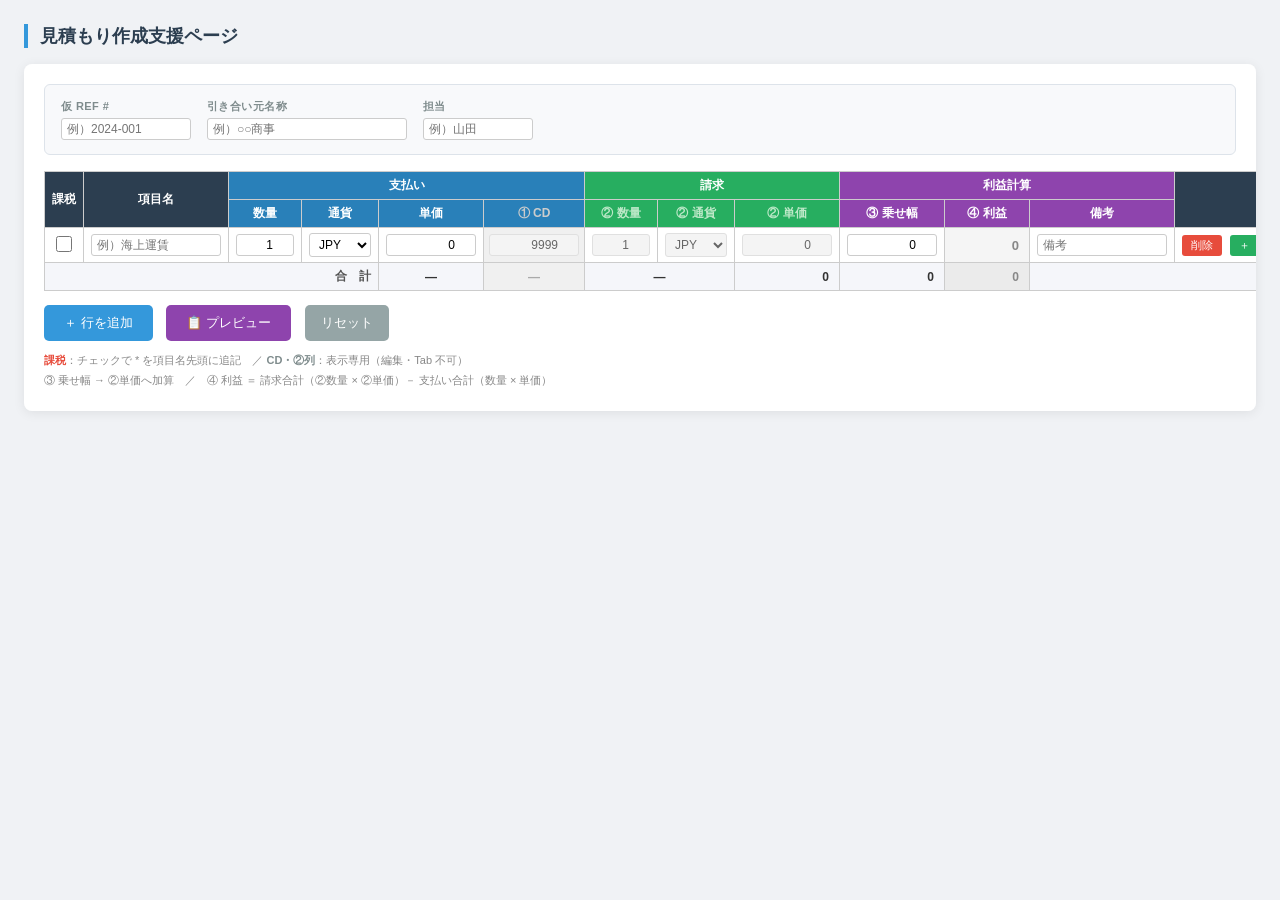
==== index.html @ 42f964d8 "Rename Index.html to index.html" ====
<!DOCTYPE html>
<html lang="ja">
<head>
<meta charset="UTF-8">
<meta name="viewport" content="width=device-width, initial-scale=1.0">
<title>見積もり作成支援</title>
<style>
  * { box-sizing: border-box; margin: 0; padding: 0; }

  body {
    font-family: 'Helvetica Neue', Arial, 'Hiragino Kaku Gothic ProN', sans-serif;
    background: #f0f2f5;
    padding: 24px;
    color: #333;
    font-size: 13px;
  }

  h1 {
    font-size: 18px;
    margin-bottom: 16px;
    color: #2c3e50;
    border-left: 4px solid #3498db;
    padding-left: 12px;
  }

  .container {
    background: white;
    border-radius: 8px;
    padding: 20px;
    box-shadow: 0 2px 12px rgba(0,0,0,0.08);
    overflow-x: auto;
  }

  /* ========== 見積もりヘッダー ========== */
  .quote-header {
    display: flex;
    gap: 16px;
    flex-wrap: wrap;
    align-items: flex-end;
    margin-bottom: 16px;
    padding: 14px 16px;
    background: #f8f9fb;
    border: 1px solid #dde3ea;
    border-radius: 6px;
  }
  .quote-field { display: flex; flex-direction: column; gap: 4px; }
  .quote-field label {
    font-size: 11px; font-weight: 600; color: #7f8c8d;
    text-transform: uppercase; letter-spacing: 0.04em;
  }
  .quote-field input {
    border: 1px solid #ccc; border-radius: 4px;
    padding: 5px 9px; font-size: 13px; font-family: inherit;
    outline: none; transition: border-color 0.15s; background: #fff;
  }
  .quote-field input:focus { border-color: #3498db; }
  #qf-ref      { width: 130px; }
  #qf-customer { width: 200px; }
  #qf-person   { width: 110px; }

  /* ========== テーブル ========== */
  table { border-collapse: collapse; width: 100%; min-width: 1100px; }
  th, td {
    border: 1px solid #ccc;
    padding: 5px 7px;
    text-align: center;
    white-space: nowrap;
  }

  .hd-base   { background: #2c3e50; color: #fff; font-weight: 600; font-size: 12px; }
  .hd-pay    { background: #2980b9; color: #fff; font-weight: 600; font-size: 12px; }
  .hd-bill   { background: #27ae60; color: #fff; font-weight: 600; font-size: 12px; }
  .hd-profit { background: #8e44ad; color: #fff; font-weight: 600; font-size: 12px; }

  /* 課税 */
  td.tax-cell { width: 44px; }
  input[type="checkbox"] { width: 16px; height: 16px; cursor: pointer; accent-color: #e74c3c; }
  tr.taxed td { background-color: rgba(231,76,60,0.04) !important; }
  tr.taxed td.profit-pos { background-color: #fde8e8 !important; }

  /* 入力共通 */
  input[type="text"],
  input[type="number"],
  select {
    border: 1px solid #ccc; border-radius: 3px; padding: 3px 5px;
    font-size: 12px; font-family: inherit; background: #fff;
    outline: none; transition: border-color 0.15s;
  }
  input[type="text"]:focus,
  input[type="number"]:focus,
  select:focus { border-color: #3498db; }
  input[type="number"] { text-align: right; }

  .w-name  { width: 130px; }
  .w-qty   { width: 58px; }
  .w-cur   { width: 62px; }
  .w-price { width: 90px; }
  .w-mkup  { width: 90px; }
  .w-note  { width: 130px; }

  /* 表示専用（選択・編集不可）*/
  .display-field {
    pointer-events: none !important;
    cursor: default !important;
    user-select: none !important;
    background: #f4f4f4 !important;
    border-color: #e0e0e0 !important;
    color: #666 !important;
  }
  select.display-field { color: #666 !important; }

  /* CD セル */
  td.cd-cell { background: #f0f0f0; padding: 3px 5px; min-width: 100px; }

  td.profit-cell { font-weight: bold; text-align: right; padding-right: 10px; min-width: 85px; }
  td.profit-pos  { background: #eafaf1; color: #1e8449; }
  td.profit-neg  { background: #fdf2f2; color: #c0392b; }
  td.profit-zero { background: #f5f5f5; color: #888; }

  tfoot td { background: #f5f6fa; font-weight: bold; font-size: 12px; }
  tfoot .profit-pos { background: #d5f5e3; }
  tfoot .profit-neg { background: #fadbd8; }
  tfoot .profit-zero{ background: #ebebeb; }

  .btn-del {
    background: #e74c3c; color: white; border: none; border-radius: 3px;
    cursor: pointer; padding: 3px 9px; font-size: 11px; transition: background 0.15s;
  }
  .btn-del:hover { background: #c0392b; }
  .btn-ins {
    background: #27ae60; color: white; border: none; border-radius: 3px;
    cursor: pointer; padding: 3px 9px; font-size: 11px;
    transition: background 0.15s; margin-left: 4px;
  }
  .btn-ins:hover { background: #1e8449; }
  .btn-add {
    display: inline-block; margin-top: 14px;
    background: #3498db; color: white; border: none; border-radius: 5px;
    cursor: pointer; padding: 9px 20px; font-size: 13px;
    font-family: inherit; transition: background 0.15s;
  }
  .btn-add:hover { background: #2980b9; }
  .btn-reset {
    display: inline-block; margin-top: 14px; margin-left: 10px;
    background: #95a5a6; color: white; border: none; border-radius: 5px;
    cursor: pointer; padding: 9px 16px; font-size: 13px;
    font-family: inherit; transition: background 0.15s;
  }
  .btn-reset:hover { background: #7f8c8d; }
  .btn-preview {
    display: inline-block; margin-top: 14px; margin-left: 10px;
    background: #8e44ad; color: white; border: none; border-radius: 5px;
    cursor: pointer; padding: 9px 20px; font-size: 13px;
    font-family: inherit; transition: background 0.15s;
  }
  .btn-preview:hover { background: #7d3c98; }

  tbody tr:hover td { background-color: rgba(52,152,219,0.04); }
  tbody tr:hover td.cd-cell { background-color: #e8e8e8; }
  tbody tr:hover td.profit-pos { background-color: #c8f0d8; }
  tbody tr:hover td.profit-neg { background-color: #f5cece; }

  .tip { font-size: 11px; color: #888; margin-top: 10px; line-height: 1.8; }
  .tip b { color: #27ae60; }
  .tip b.red { color: #e74c3c; }
  .tip b.gray { color: #7f8c8d; }

  /* ========== プレビューモーダル ========== */
  #previewOverlay {
    display: none; position: fixed; inset: 0;
    background: rgba(0,0,0,0.55); z-index: 1000;
    justify-content: center; align-items: flex-start;
    padding: 30px 20px; overflow-y: auto;
  }
  #previewOverlay.open { display: flex; }
  #previewBox {
    background: #fff; border-radius: 8px;
    box-shadow: 0 8px 40px rgba(0,0,0,0.25);
    padding: 28px 30px 24px; width: 100%; max-width: 980px;
  }
  #previewBox h2 {
    font-size: 16px; color: #2c3e50; margin-bottom: 16px;
    border-left: 4px solid #8e44ad; padding-left: 10px;
  }
  .pv-meta {
    display: flex; gap: 24px; flex-wrap: wrap; font-size: 12px;
    margin-bottom: 14px; padding: 10px 14px;
    background: #f8f9fb; border-radius: 5px; border: 1px solid #e0e5ec;
  }
  .pv-meta-item { display: flex; gap: 6px; align-items: center; }
  .pv-meta-item .lbl { color: #888; font-weight: 600; }
  .pv-meta-item .val { color: #2c3e50; font-weight: 500; }

  #previewTableWrap { overflow-x: auto; }
  #previewTable {
    border-collapse: collapse; width: 100%; min-width: 800px;
    font-size: 12px; user-select: text;
  }
  #previewTable th {
    background: #2c3e50; color: #fff; border: 1px solid #aaa;
    padding: 6px 10px; font-weight: 600;
  }
  #previewTable th.ph-pay    { background: #2980b9; }
  #previewTable th.ph-bill   { background: #27ae60; }
  #previewTable th.ph-profit { background: #8e44ad; }
  #previewTable td { border: 1px solid #ccc; padding: 5px 10px; text-align: center; }
  #previewTable td.pv-name { text-align: left; min-width: 120px; }
  #previewTable td.pv-num  { text-align: right; }
  #previewTable td.pv-cd   { text-align: right; background: #f0f0f0; color: #666; }
  #previewTable td.pv-pr   { text-align: right; font-weight: bold; }
  #previewTable td.pv-pos  { background: #eafaf1; color: #1e8449; }
  #previewTable td.pv-neg  { background: #fdf2f2; color: #c0392b; }
  #previewTable td.pv-zero { background: #f5f5f5; color: #888; }
  #previewTable tr.pv-total td { background: #f5f6fa; font-weight: bold; }
  #previewTable tr.pv-total td.pv-pos { background: #d5f5e3; }
  #previewTable tr.pv-total td.pv-neg { background: #fadbd8; }
  #previewTable td.pv-taxed { color: #e74c3c; }

  .pv-btns { display: flex; gap: 10px; margin-top: 18px; flex-wrap: wrap; align-items: center; }
  .pv-btn-copy {
    background: #27ae60; color: white; border: none; border-radius: 5px;
    cursor: pointer; padding: 8px 18px; font-size: 13px; font-family: inherit;
    transition: background 0.15s;
  }
  .pv-btn-copy:hover { background: #1e8449; }
  .pv-btn-csv {
    background: #2980b9; color: white; border: none; border-radius: 5px;
    cursor: pointer; padding: 8px 18px; font-size: 13px; font-family: inherit;
    transition: background 0.15s;
  }
  .pv-btn-csv:hover { background: #1a6fa8; }
  .pv-btn-close {
    background: #95a5a6; color: white; border: none; border-radius: 5px;
    cursor: pointer; padding: 8px 18px; font-size: 13px; font-family: inherit;
    transition: background 0.15s;
  }
  .pv-btn-close:hover { background: #7f8c8d; }
  .pv-copy-msg { font-size: 12px; color: #27ae60; opacity: 0; transition: opacity 0.4s; }
  .pv-copy-msg.show { opacity: 1; }
  .pv-hint { font-size: 11px; color: #999; margin-top: 10px; }
</style>
</head>
<body>

<h1>見積もり作成支援ページ</h1>

<div class="container">

  <!-- 見積もりヘッダー -->
  <div class="quote-header">
    <div class="quote-field">
      <label>仮 REF #</label>
      <input type="text" id="qf-ref" placeholder="例）2024-001" />
    </div>
    <div class="quote-field">
      <label>引き合い元名称</label>
      <input type="text" id="qf-customer" placeholder="例）○○商事" />
    </div>
    <div class="quote-field">
      <label>担当</label>
      <input type="text" id="qf-person" placeholder="例）山田" />
    </div>
  </div>

  <table id="quoteTable">
    <thead>
      <tr>
        <th rowspan="2" class="hd-base" style="width:44px;">課税</th>
        <th rowspan="2" class="hd-base">項目名</th>
        <th colspan="4" class="hd-pay">支払い</th>
        <th colspan="3" class="hd-bill">請求</th>
        <th colspan="3" class="hd-profit">利益計算</th>
        <th rowspan="2" class="hd-base"></th>
      </tr>
      <tr>
        <th class="hd-pay">数量</th>
        <th class="hd-pay">通貨</th>
        <th class="hd-pay">単価</th>
        <th class="hd-pay" style="color:#ccc;">① CD</th>
        <th class="hd-bill" style="color:#bde8c8;">② 数量</th>
        <th class="hd-bill" style="color:#bde8c8;">② 通貨</th>
        <th class="hd-bill" style="color:#bde8c8;">② 単価</th>
        <th class="hd-profit">③ 乗せ幅</th>
        <th class="hd-profit">④ 利益</th>
        <th class="hd-profit">備考</th>
      </tr>
    </thead>
    <tbody id="tableBody"></tbody>
    <tfoot>
      <tr>
        <td colspan="4" style="text-align:right; color:#555;">合　計</td>
        <td>—</td>
        <td style="background:#f0f0f0; color:#aaa; text-align:center;">—</td>
        <td colspan="2">—</td>
        <td id="tot-billing" style="text-align:right; padding-right:10px; min-width:85px;">—</td>
        <td id="tot-markup"  style="text-align:right; padding-right:10px; min-width:85px;">—</td>
        <td class="profit-cell profit-zero" id="tot-profit">—</td>
        <td colspan="2"></td>
      </tr>
    </tfoot>
  </table>

  <button class="btn-add"     onclick="addRow()">＋ 行を追加</button>
  <button class="btn-preview" onclick="openPreview()">📋 プレビュー</button>
  <button class="btn-reset"   onclick="resetAll()">リセット</button>

  <p class="tip">
    <b class="red">課税</b>：チェックで * を項目名先頭に追記　／
    <b class="gray">CD・②列</b>：表示専用（編集・Tab 不可）<br>
    ③ 乗せ幅 → ②単価へ加算　／　④ 利益 ＝ 請求合計（②数量 × ②単価）－ 支払い合計（数量 × 単価）
  </p>
</div>

<!-- プレビューモーダル -->
<div id="previewOverlay" onclick="overlayClick(event)">
  <div id="previewBox">
    <h2>📋 プレビュー（表計算形式）</h2>
    <div id="pvMeta" class="pv-meta" style="display:none;"></div>
    <div id="previewTableWrap"></div>
    <div class="pv-btns">
      <button class="pv-btn-copy" onclick="copyTSV()">📑 クリップボードにコピー（Excel 貼り付け用）</button>
      <button class="pv-btn-csv"  onclick="downloadCSV()">⬇ CSV ダウンロード</button>
      <button class="pv-btn-close" onclick="closePreview()">閉じる</button>
      <span class="pv-copy-msg" id="copyMsg">✅ コピーしました！</span>
    </div>
    <p class="pv-hint">
      ※ CSV はヘッダー行・合計行なし、データ行のみです。<br>
      ※ 課税項目は項目名の先頭に * が付いています。
    </p>
  </div>
</div>

<script>
  const CURRENCIES = ['JPY','USD','EUR','CNY','KRW','SGD','HKD','GBP','AUD','TWD','THB','VND','MYR','IDR'];
  let rowCount = 0;

  function curOpts(sel) {
    return CURRENCIES.map(c =>
      `<option value="${c}"${c === sel ? ' selected' : ''}>${c}</option>`
    ).join('');
  }

  function fmt(n) {
    if (isNaN(n) || n === null) return '—';
    return n.toLocaleString('ja-JP', { minimumFractionDigits: 0, maximumFractionDigits: 2 });
  }

  // ========== 行操作 ==========
  // 備考列で Tab → 自動行追加して新行の項目名へフォーカス
  function noteKeydown(e, id) {
    if (e.key === 'Tab' && !e.shiftKey) {
      e.preventDefault();
      const newId = addRowAfter(id);
      setTimeout(() => document.getElementById(`nm-${newId}`)?.focus(), 0);
    }
  }

  function addRowAfter(afterId) {
    rowCount++;
    const id = rowCount;
    const tr = document.createElement('tr');
    tr.id = `row-${id}`;
    tr.innerHTML = buildRowHTML(id);
    const refRow = document.getElementById(`row-${afterId}`);
    if (refRow?.nextSibling) refRow.parentNode.insertBefore(tr, refRow.nextSibling);
    else if (refRow)         refRow.parentNode.appendChild(tr);
    else                     document.getElementById('tableBody').appendChild(tr);
    onPay(id);
    return id;
  }

  function addRow() {
    rowCount++;
    const id = rowCount;
    const tr = document.createElement('tr');
    tr.id = `row-${id}`;
    tr.innerHTML = buildRowHTML(id);
    document.getElementById('tableBody').appendChild(tr);
    onPay(id);
  }

  function buildRowHTML(id) {
    return `
      <!-- 課税 -->
      <td class="tax-cell">
        <input type="checkbox" id="tx-${id}" onchange="toggleTax(${id})" title="課税">
      </td>
      <!-- 項目名 -->
      <td><input type="text" id="nm-${id}" class="w-name" placeholder="例）海上運賃" /></td>
      <!-- 支払い -->
      <td><input type="number" id="pq-${id}" class="w-qty"   min="0" value="1" oninput="onPay(${id})" /></td>
      <td><select              id="pc-${id}" class="w-cur"                      onchange="onPay(${id})">${curOpts('JPY')}</select></td>
      <td><input type="number" id="pp-${id}" class="w-price" min="0" value="0" oninput="onPay(${id})" /></td>
      <!-- ①CD：表示専用・Tabスキップ・計算外 -->
      <td class="cd-cell">
        <input type="number" id="cd-${id}" class="w-price display-field" value="9999" tabindex="-1" readonly />
      </td>
      <!-- 請求②：表示専用・Tabスキップ（自動反映） -->
      <td><input type="number" id="bq-${id}" class="w-qty display-field" value="1" tabindex="-1" readonly /></td>
      <td><select              id="bc-${id}" class="w-cur display-field"            tabindex="-1">${curOpts('JPY')}</select></td>
      <td><input type="number" id="bp-${id}" class="w-price display-field" value="0" tabindex="-1" readonly data-base="0" /></td>
      <!-- 乗せ幅・利益・備考 -->
      <td><input type="number" id="mk-${id}" class="w-mkup" value="0" oninput="calc(${id})" /></td>
      <td class="profit-cell profit-zero" id="pr-${id}">0</td>
      <td><input type="text" id="nt-${id}" class="w-note" placeholder="備考" onkeydown="noteKeydown(event,${id})" /></td>
      <td>
        <button class="btn-del" onclick="delRow(${id})" tabindex="-1">削除</button>
        <button class="btn-ins" onclick="addRowAfter(${id})" tabindex="-1">＋</button>
      </td>
    `;
  }

  // 課税チェック → 項目名先頭に * 追記／削除
  function toggleTax(id) {
    const tr = document.getElementById(`row-${id}`);
    const nm = document.getElementById(`nm-${id}`);
    if (!tr || !nm) return;
    const checked = document.getElementById(`tx-${id}`)?.checked;
    if (checked) {
      tr.classList.add('taxed');
      if (!nm.value.startsWith('*')) nm.value = '*' + nm.value;
    } else {
      tr.classList.remove('taxed');
      if (nm.value.startsWith('*')) nm.value = nm.value.slice(1);
    }
  }

  // ========== 計算（CD列は参照のみ・計算外） ==========
  function onPay(id) {
    const pq = val(`pq-${id}`);
    const pc = document.getElementById(`pc-${id}`)?.value;
    const pp = val(`pp-${id}`);
    const mk = val(`mk-${id}`);

    // ②を自動反映（readonly なので .value を JS で直接セット）
    const bqEl = document.getElementById(`bq-${id}`);
    const bcEl = document.getElementById(`bc-${id}`);
    const bpEl = document.getElementById(`bp-${id}`);
    if (bqEl) bqEl.value = pq;
    if (bcEl) bcEl.value = pc;
    if (bpEl) {
      bpEl.dataset.base = pp;
      bpEl.value = pp + mk;
    }
    calc(id);
  }

  function calc(id) {
    const pq = val(`pq-${id}`);
    const pp = val(`pp-${id}`);
    const bq = val(`bq-${id}`);
    const mk = val(`mk-${id}`);

    // ②単価 = base（支払い単価）+ 乗せ幅
    const bpEl = document.getElementById(`bp-${id}`);
    if (bpEl) {
      const base = parseFloat(bpEl.dataset.base) || 0;
      bpEl.value = base + mk;
    }
    const bp = val(`bp-${id}`);

    const cost    = pq * pp;        // 支払い合計（計算用）
    const billing = bq * bp;        // 請求合計
    const profit  = billing - cost; // ④利益（CD は使わない）

    const pr = document.getElementById(`pr-${id}`);
    pr.textContent = fmt(profit);
    pr.className   = `profit-cell ${pClass(profit)}`;
    updateTotals();
  }

  function pClass(p) {
    return p > 0 ? 'profit-pos' : p < 0 ? 'profit-neg' : 'profit-zero';
  }

  function val(id) {
    return parseFloat(document.getElementById(id)?.value) || 0;
  }

  function updateTotals() {
    const rows = document.querySelectorAll('#tableBody tr');
    if (!rows.length) {
      ['tot-billing','tot-markup','tot-profit'].forEach(id => {
        document.getElementById(id).textContent = '—';
      });
      document.getElementById('tot-profit').className = 'profit-cell profit-zero';
      return;
    }
    let totCost = 0, totBill = 0, totMk = 0;
    rows.forEach(tr => {
      const id = tr.id.replace('row-', '');
      totCost += val(`pq-${id}`) * val(`pp-${id}`);
      totBill += val(`bq-${id}`) * val(`bp-${id}`);
      totMk   += val(`mk-${id}`);
    });
    const totPr = totBill - totCost;
    document.getElementById('tot-billing').textContent = fmt(totBill);
    document.getElementById('tot-markup').textContent  = fmt(totMk);
    const pEl = document.getElementById('tot-profit');
    pEl.textContent = fmt(totPr);
    pEl.className   = `profit-cell ${pClass(totPr)}`;
  }

  function delRow(id) {
    document.getElementById(`row-${id}`)?.remove();
    updateTotals();
  }

  function resetAll() {
    if (!confirm('すべての行を削除してリセットしますか？')) return;
    document.getElementById('tableBody').innerHTML = '';
    rowCount = 0;
    updateTotals();
  }

  // ========== プレビュー＆エクスポート ==========
  function getQuoteHeader() {
    return {
      ref:      document.getElementById('qf-ref')?.value || '',
      customer: document.getElementById('qf-customer')?.value || '',
      person:   document.getElementById('qf-person')?.value || '',
    };
  }

  function collectData() {
    const rows = document.querySelectorAll('#tableBody tr');
    const data = [];
    rows.forEach(tr => {
      const id    = tr.id.replace('row-', '');
      const taxed = document.getElementById(`tx-${id}`)?.checked || false;
      const name  = document.getElementById(`nm-${id}`)?.value || '';
      const pq    = val(`pq-${id}`);
      const pc    = document.getElementById(`pc-${id}`)?.value || '';
      const pp    = val(`pp-${id}`);
      const cd    = val(`cd-${id}`);         // 参照用のみ
      const bq    = val(`bq-${id}`);
      const bc    = document.getElementById(`bc-${id}`)?.value || '';
      const bp    = val(`bp-${id}`);
      const mk    = val(`mk-${id}`);
      const cost  = pq * pp;
      const bill  = bq * bp;
      const profit = bill - cost;             // CD は使わない
      const note  = document.getElementById(`nt-${id}`)?.value || '';
      data.push({ taxed, name, pq, pc, pp, cd, bq, bc, bp, mk, cost, bill, profit, note });
    });
    return data;
  }

  function openPreview() {
    const data = collectData();
    if (!data.length) { alert('行がありません。'); return; }
    const hdr = getQuoteHeader();

    let totCost = 0, totBill = 0, totMk = 0;
    data.forEach(d => { totCost += d.cost; totBill += d.bill; totMk += d.mk; });
    const totPr = totBill - totCost;

    // メタ情報
    const metaEl = document.getElementById('pvMeta');
    const metaHTML = [
      hdr.ref      ? `<div class="pv-meta-item"><span class="lbl">仮 REF #</span><span class="val">${escHtml(hdr.ref)}</span></div>` : '',
      hdr.customer ? `<div class="pv-meta-item"><span class="lbl">引き合い元</span><span class="val">${escHtml(hdr.customer)}</span></div>` : '',
      hdr.person   ? `<div class="pv-meta-item"><span class="lbl">担当</span><span class="val">${escHtml(hdr.person)}</span></div>` : '',
    ].join('');
    metaEl.innerHTML = metaHTML;
    metaEl.style.display = metaHTML ? 'flex' : 'none';

    // テーブル（11列）
    let html = `<table id="previewTable">
      <thead><tr>
        <th>項目名</th>
        <th class="ph-pay">数量</th><th class="ph-pay">通貨</th>
        <th class="ph-pay">単価</th><th class="ph-pay" style="color:#ccc;">CD</th>
        <th class="ph-bill">数量</th><th class="ph-bill">通貨</th><th class="ph-bill">単価</th>
        <th class="ph-profit">乗せ幅</th><th class="ph-profit">利益</th><th class="ph-profit">備考</th>
      </tr></thead><tbody>`;

    data.forEach(d => {
      const pc      = d.profit > 0 ? 'pv-pos' : d.profit < 0 ? 'pv-neg' : 'pv-zero';
      const nameCls = d.taxed ? 'pv-name pv-taxed' : 'pv-name';
      html += `<tr>
        <td class="${nameCls}">${escHtml(d.name)}</td>
        <td class="pv-num">${fmtRaw(d.pq)}</td>
        <td>${escHtml(d.pc)}</td>
        <td class="pv-num">${fmtRaw(d.pp)}</td>
        <td class="pv-cd pv-num">${fmtRaw(d.cd)}</td>
        <td class="pv-num">${fmtRaw(d.bq)}</td>
        <td>${escHtml(d.bc)}</td>
        <td class="pv-num">${fmtRaw(d.bp)}</td>
        <td class="pv-num">${fmtRaw(d.mk)}</td>
        <td class="pv-pr ${pc} pv-num">${fmtRaw(d.profit)}</td>
        <td class="pv-name">${escHtml(d.note)}</td>
      </tr>`;
    });

    const totPc = totPr > 0 ? 'pv-pos' : totPr < 0 ? 'pv-neg' : 'pv-zero';
    html += `</tbody><tfoot>
      <tr class="pv-total">
        <td style="text-align:right;">合　計</td>
        <td colspan="3">—</td>
        <td style="background:#e8e8e8;color:#aaa;">—</td>
        <td colspan="2">—</td>
        <td class="pv-num">—</td>
        <td class="pv-num">${fmtRaw(totMk)}</td>
        <td class="pv-pr ${totPc} pv-num">${fmtRaw(totPr)}</td>
        <td></td>
      </tr>
    </tfoot></table>`;

    document.getElementById('previewTableWrap').innerHTML = html;
    document.getElementById('previewOverlay').classList.add('open');
  }

  function closePreview() {
    document.getElementById('previewOverlay').classList.remove('open');
  }
  function overlayClick(e) {
    if (e.target === document.getElementById('previewOverlay')) closePreview();
  }

  // クリップボードコピー（ヘッダー＋データ＋合計）
  function copyTSV() {
    const data = collectData();
    if (!data.length) return;
    const hdr = getQuoteHeader();
    let totCost = 0, totBill = 0, totMk = 0;
    data.forEach(d => { totCost += d.cost; totBill += d.bill; totMk += d.mk; });
    const totPr = totBill - totCost;

    const lines = [];
    if (hdr.ref || hdr.customer || hdr.person) {
      if (hdr.ref)      lines.push(`仮REF#\t${hdr.ref}`);
      if (hdr.customer) lines.push(`引き合い元\t${hdr.customer}`);
      if (hdr.person)   lines.push(`担当\t${hdr.person}`);
      lines.push('');
    }
    lines.push(['項目名','数量','通貨','単価','CD','数量','通貨','単価','乗せ幅','利益','備考'].join('\t'));
    data.forEach(d => {
      lines.push([d.name, fmtRaw(d.pq), d.pc, fmtRaw(d.pp), fmtRaw(d.cd),
        fmtRaw(d.bq), d.bc, fmtRaw(d.bp), fmtRaw(d.mk), fmtRaw(d.profit), d.note].join('\t'));
    });
    lines.push(['合計','','','','—','','','',fmtRaw(totMk),fmtRaw(totPr),''].join('\t'));

    navigator.clipboard.writeText(lines.join('\n')).then(() => {
      const msg = document.getElementById('copyMsg');
      msg.classList.add('show');
      setTimeout(() => msg.classList.remove('show'), 2500);
    }).catch(() => alert('コピーに失敗しました。'));
  }

  // CSV ダウンロード（データ行のみ・ヘッダー行・合計行なし）
  function downloadCSV() {
    const data = collectData();
    if (!data.length) { alert('行がありません。'); return; }

    const lines = data.map(d =>
      [d.name, fmtRaw(d.pq), d.pc, fmtRaw(d.pp), fmtRaw(d.cd),
       fmtRaw(d.bq), d.bc, fmtRaw(d.bp), fmtRaw(d.mk), fmtRaw(d.profit), d.note]
      .map(csvEsc).join(',')
    );

    // BOM付きUTF-8（Excelで文字化けしないように）
    const BOM = '﻿';
    const blob = new Blob([BOM + lines.join('\r\n')], { type: 'text/csv;charset=utf-8;' });
    const url  = URL.createObjectURL(blob);
    const a    = document.createElement('a');
    const hdr  = getQuoteHeader();
    a.href     = url;
    a.download = (hdr.ref ? hdr.ref + '_' : '') + '見積もり.csv';
    document.body.appendChild(a);
    a.click();
    document.body.removeChild(a);
    URL.revokeObjectURL(url);
  }

  // CSV エスケープ（カンマ・改行・ダブルクォートを含む場合は引用符で囲む）
  function csvEsc(v) {
    const s = String(v == null ? '' : v);
    return (s.includes(',') || s.includes('"') || s.includes('\n') || s.includes('\r'))
      ? '"' + s.replace(/"/g, '""') + '"'
      : s;
  }

  function fmtRaw(n) {
    if (isNaN(n) || n === null) return '';
    return Number.isInteger(n) ? String(n) : n.toFixed(2);
  }

  function escHtml(s) {
    return String(s)
      .replace(/&/g,'&amp;').replace(/</g,'&lt;')
      .replace(/>/g,'&gt;').replace(/"/g,'&quot;');
  }

  addRow();
</script>
</body>
</html>
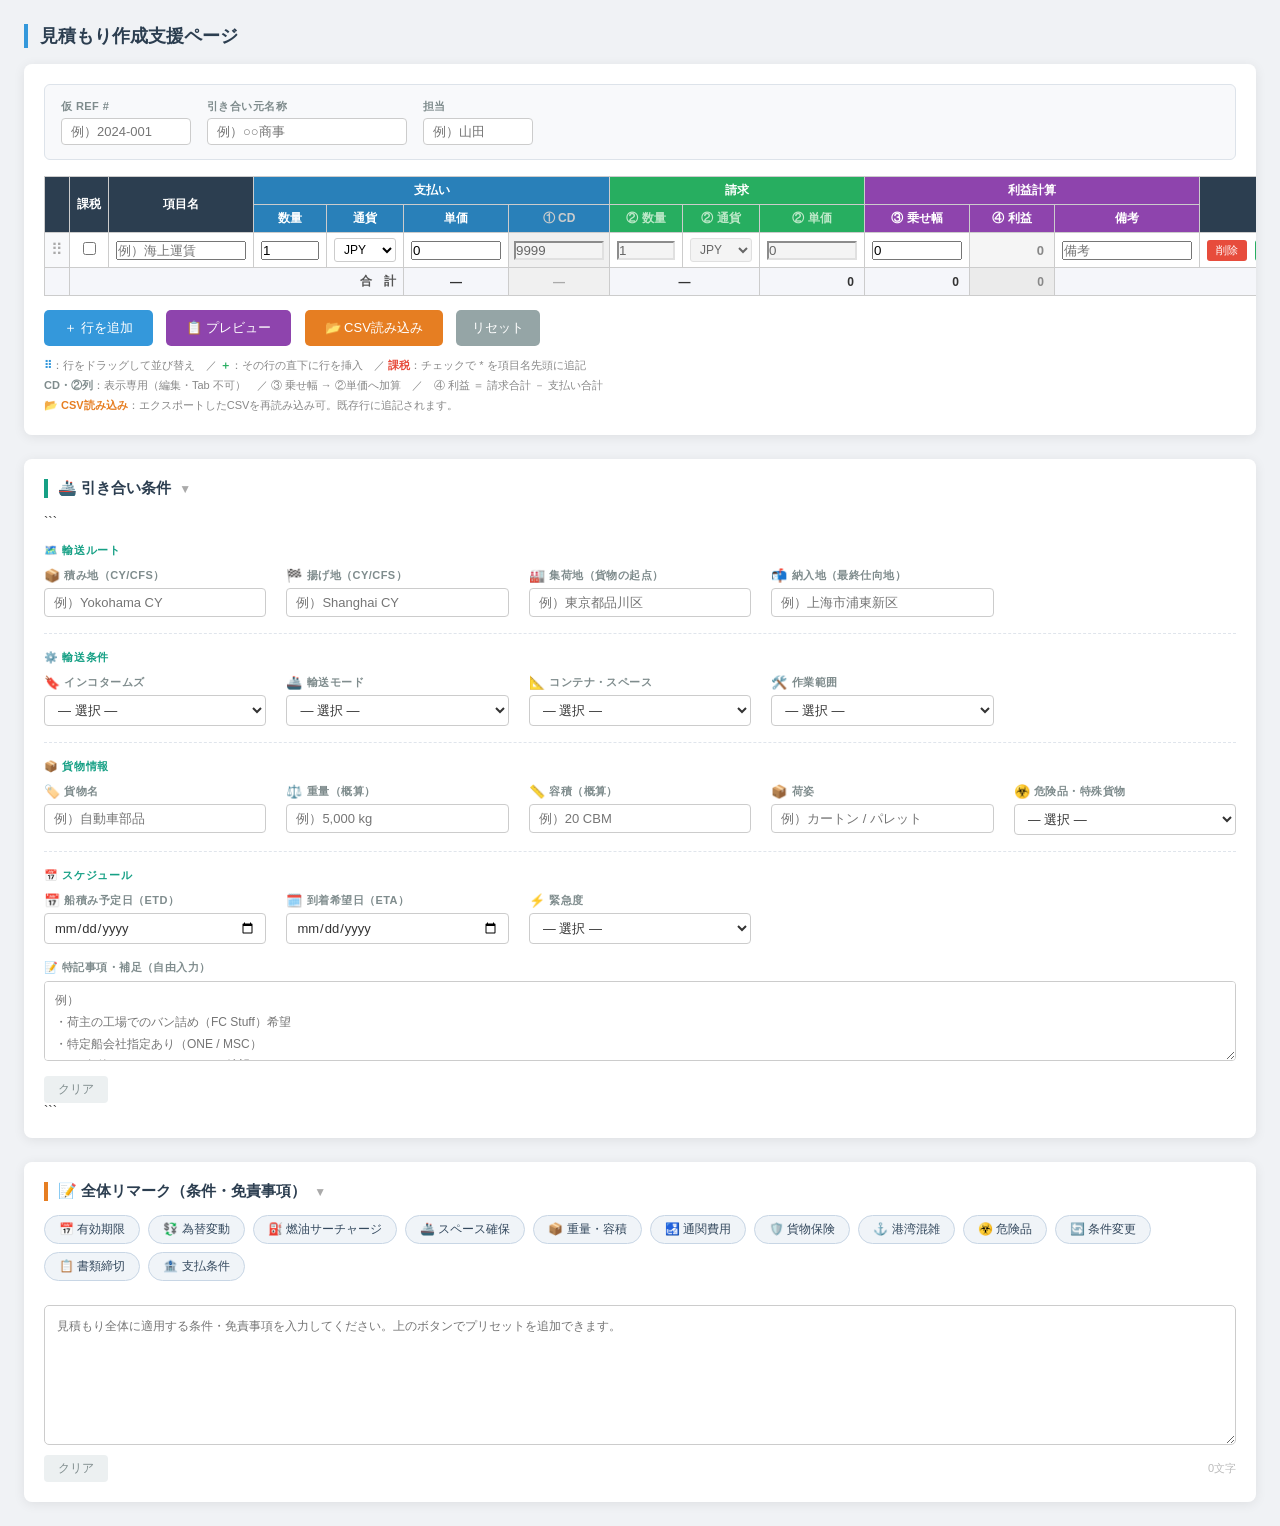
==== commit 6dd8dafa: "Update index.html" ====
--- a/index.html
+++ b/index.html
@@ -1,4 +1,5 @@
 <!DOCTYPE html>
+
 <html lang="ja">
 <head>
 <meta charset="UTF-8">
@@ -7,238 +8,513 @@
 <style>
   * { box-sizing: border-box; margin: 0; padding: 0; }
 
-  body {
-    font-family: 'Helvetica Neue', Arial, 'Hiragino Kaku Gothic ProN', sans-serif;
-    background: #f0f2f5;
-    padding: 24px;
-    color: #333;
-    font-size: 13px;
-  }
-
-  h1 {
-    font-size: 18px;
-    margin-bottom: 16px;
-    color: #2c3e50;
-    border-left: 4px solid #3498db;
-    padding-left: 12px;
-  }
-
-  .container {
-    background: white;
-    border-radius: 8px;
-    padding: 20px;
-    box-shadow: 0 2px 12px rgba(0,0,0,0.08);
-    overflow-x: auto;
-  }
-
-  /* ========== 見積もりヘッダー ========== */
-  .quote-header {
-    display: flex;
-    gap: 16px;
-    flex-wrap: wrap;
-    align-items: flex-end;
-    margin-bottom: 16px;
-    padding: 14px 16px;
-    background: #f8f9fb;
-    border: 1px solid #dde3ea;
-    border-radius: 6px;
-  }
-  .quote-field { display: flex; flex-direction: column; gap: 4px; }
-  .quote-field label {
-    font-size: 11px; font-weight: 600; color: #7f8c8d;
-    text-transform: uppercase; letter-spacing: 0.04em;
-  }
-  .quote-field input {
-    border: 1px solid #ccc; border-radius: 4px;
-    padding: 5px 9px; font-size: 13px; font-family: inherit;
-    outline: none; transition: border-color 0.15s; background: #fff;
-  }
-  .quote-field input:focus { border-color: #3498db; }
-  #qf-ref      { width: 130px; }
-  #qf-customer { width: 200px; }
-  #qf-person   { width: 110px; }
-
-  /* ========== テーブル ========== */
-  table { border-collapse: collapse; width: 100%; min-width: 1100px; }
-  th, td {
-    border: 1px solid #ccc;
-    padding: 5px 7px;
-    text-align: center;
-    white-space: nowrap;
-  }
-
-  .hd-base   { background: #2c3e50; color: #fff; font-weight: 600; font-size: 12px; }
-  .hd-pay    { background: #2980b9; color: #fff; font-weight: 600; font-size: 12px; }
-  .hd-bill   { background: #27ae60; color: #fff; font-weight: 600; font-size: 12px; }
-  .hd-profit { background: #8e44ad; color: #fff; font-weight: 600; font-size: 12px; }
-
-  /* 課税 */
-  td.tax-cell { width: 44px; }
-  input[type="checkbox"] { width: 16px; height: 16px; cursor: pointer; accent-color: #e74c3c; }
-  tr.taxed td { background-color: rgba(231,76,60,0.04) !important; }
-  tr.taxed td.profit-pos { background-color: #fde8e8 !important; }
-
-  /* 入力共通 */
-  input[type="text"],
-  input[type="number"],
-  select {
-    border: 1px solid #ccc; border-radius: 3px; padding: 3px 5px;
-    font-size: 12px; font-family: inherit; background: #fff;
-    outline: none; transition: border-color 0.15s;
-  }
-  input[type="text"]:focus,
-  input[type="number"]:focus,
-  select:focus { border-color: #3498db; }
-  input[type="number"] { text-align: right; }
-
-  .w-name  { width: 130px; }
-  .w-qty   { width: 58px; }
-  .w-cur   { width: 62px; }
-  .w-price { width: 90px; }
-  .w-mkup  { width: 90px; }
-  .w-note  { width: 130px; }
-
-  /* 表示専用（選択・編集不可）*/
-  .display-field {
-    pointer-events: none !important;
-    cursor: default !important;
-    user-select: none !important;
-    background: #f4f4f4 !important;
-    border-color: #e0e0e0 !important;
-    color: #666 !important;
-  }
-  select.display-field { color: #666 !important; }
-
-  /* CD セル */
-  td.cd-cell { background: #f0f0f0; padding: 3px 5px; min-width: 100px; }
-
-  td.profit-cell { font-weight: bold; text-align: right; padding-right: 10px; min-width: 85px; }
-  td.profit-pos  { background: #eafaf1; color: #1e8449; }
-  td.profit-neg  { background: #fdf2f2; color: #c0392b; }
-  td.profit-zero { background: #f5f5f5; color: #888; }
-
-  tfoot td { background: #f5f6fa; font-weight: bold; font-size: 12px; }
-  tfoot .profit-pos { background: #d5f5e3; }
-  tfoot .profit-neg { background: #fadbd8; }
-  tfoot .profit-zero{ background: #ebebeb; }
-
-  .btn-del {
-    background: #e74c3c; color: white; border: none; border-radius: 3px;
-    cursor: pointer; padding: 3px 9px; font-size: 11px; transition: background 0.15s;
-  }
-  .btn-del:hover { background: #c0392b; }
-  .btn-ins {
-    background: #27ae60; color: white; border: none; border-radius: 3px;
-    cursor: pointer; padding: 3px 9px; font-size: 11px;
-    transition: background 0.15s; margin-left: 4px;
-  }
-  .btn-ins:hover { background: #1e8449; }
-  .btn-add {
-    display: inline-block; margin-top: 14px;
-    background: #3498db; color: white; border: none; border-radius: 5px;
-    cursor: pointer; padding: 9px 20px; font-size: 13px;
-    font-family: inherit; transition: background 0.15s;
-  }
-  .btn-add:hover { background: #2980b9; }
-  .btn-reset {
-    display: inline-block; margin-top: 14px; margin-left: 10px;
-    background: #95a5a6; color: white; border: none; border-radius: 5px;
-    cursor: pointer; padding: 9px 16px; font-size: 13px;
-    font-family: inherit; transition: background 0.15s;
-  }
-  .btn-reset:hover { background: #7f8c8d; }
-  .btn-preview {
-    display: inline-block; margin-top: 14px; margin-left: 10px;
-    background: #8e44ad; color: white; border: none; border-radius: 5px;
-    cursor: pointer; padding: 9px 20px; font-size: 13px;
-    font-family: inherit; transition: background 0.15s;
-  }
-  .btn-preview:hover { background: #7d3c98; }
-
-  tbody tr:hover td { background-color: rgba(52,152,219,0.04); }
-  tbody tr:hover td.cd-cell { background-color: #e8e8e8; }
-  tbody tr:hover td.profit-pos { background-color: #c8f0d8; }
-  tbody tr:hover td.profit-neg { background-color: #f5cece; }
-
-  .tip { font-size: 11px; color: #888; margin-top: 10px; line-height: 1.8; }
-  .tip b { color: #27ae60; }
-  .tip b.red { color: #e74c3c; }
-  .tip b.gray { color: #7f8c8d; }
-
-  /* ========== プレビューモーダル ========== */
-  #previewOverlay {
-    display: none; position: fixed; inset: 0;
-    background: rgba(0,0,0,0.55); z-index: 1000;
-    justify-content: center; align-items: flex-start;
-    padding: 30px 20px; overflow-y: auto;
-  }
-  #previewOverlay.open { display: flex; }
-  #previewBox {
-    background: #fff; border-radius: 8px;
-    box-shadow: 0 8px 40px rgba(0,0,0,0.25);
-    padding: 28px 30px 24px; width: 100%; max-width: 980px;
-  }
-  #previewBox h2 {
-    font-size: 16px; color: #2c3e50; margin-bottom: 16px;
-    border-left: 4px solid #8e44ad; padding-left: 10px;
-  }
-  .pv-meta {
-    display: flex; gap: 24px; flex-wrap: wrap; font-size: 12px;
-    margin-bottom: 14px; padding: 10px 14px;
-    background: #f8f9fb; border-radius: 5px; border: 1px solid #e0e5ec;
-  }
-  .pv-meta-item { display: flex; gap: 6px; align-items: center; }
-  .pv-meta-item .lbl { color: #888; font-weight: 600; }
-  .pv-meta-item .val { color: #2c3e50; font-weight: 500; }
-
-  #previewTableWrap { overflow-x: auto; }
-  #previewTable {
-    border-collapse: collapse; width: 100%; min-width: 800px;
-    font-size: 12px; user-select: text;
-  }
-  #previewTable th {
-    background: #2c3e50; color: #fff; border: 1px solid #aaa;
-    padding: 6px 10px; font-weight: 600;
-  }
-  #previewTable th.ph-pay    { background: #2980b9; }
-  #previewTable th.ph-bill   { background: #27ae60; }
-  #previewTable th.ph-profit { background: #8e44ad; }
-  #previewTable td { border: 1px solid #ccc; padding: 5px 10px; text-align: center; }
-  #previewTable td.pv-name { text-align: left; min-width: 120px; }
-  #previewTable td.pv-num  { text-align: right; }
-  #previewTable td.pv-cd   { text-align: right; background: #f0f0f0; color: #666; }
-  #previewTable td.pv-pr   { text-align: right; font-weight: bold; }
-  #previewTable td.pv-pos  { background: #eafaf1; color: #1e8449; }
-  #previewTable td.pv-neg  { background: #fdf2f2; color: #c0392b; }
-  #previewTable td.pv-zero { background: #f5f5f5; color: #888; }
-  #previewTable tr.pv-total td { background: #f5f6fa; font-weight: bold; }
-  #previewTable tr.pv-total td.pv-pos { background: #d5f5e3; }
-  #previewTable tr.pv-total td.pv-neg { background: #fadbd8; }
-  #previewTable td.pv-taxed { color: #e74c3c; }
-
-  .pv-btns { display: flex; gap: 10px; margin-top: 18px; flex-wrap: wrap; align-items: center; }
-  .pv-btn-copy {
-    background: #27ae60; color: white; border: none; border-radius: 5px;
-    cursor: pointer; padding: 8px 18px; font-size: 13px; font-family: inherit;
-    transition: background 0.15s;
-  }
-  .pv-btn-copy:hover { background: #1e8449; }
-  .pv-btn-csv {
-    background: #2980b9; color: white; border: none; border-radius: 5px;
-    cursor: pointer; padding: 8px 18px; font-size: 13px; font-family: inherit;
-    transition: background 0.15s;
-  }
-  .pv-btn-csv:hover { background: #1a6fa8; }
-  .pv-btn-close {
-    background: #95a5a6; color: white; border: none; border-radius: 5px;
-    cursor: pointer; padding: 8px 18px; font-size: 13px; font-family: inherit;
-    transition: background 0.15s;
-  }
-  .pv-btn-close:hover { background: #7f8c8d; }
-  .pv-copy-msg { font-size: 12px; color: #27ae60; opacity: 0; transition: opacity 0.4s; }
-  .pv-copy-msg.show { opacity: 1; }
-  .pv-hint { font-size: 11px; color: #999; margin-top: 10px; }
+body {
+font-family: ‘Helvetica Neue’, Arial, ‘Hiragino Kaku Gothic ProN’, sans-serif;
+background: #f0f2f5;
+padding: 24px;
+color: #333;
+font-size: 13px;
+}
+
+h1 {
+font-size: 18px;
+margin-bottom: 16px;
+color: #2c3e50;
+border-left: 4px solid #3498db;
+padding-left: 12px;
+}
+
+.container {
+background: white;
+border-radius: 8px;
+padding: 20px;
+box-shadow: 0 2px 12px rgba(0,0,0,0.08);
+overflow-x: auto;
+}
+
+/* ========== 見積もりヘッダー ========== */
+.quote-header {
+display: flex;
+gap: 16px;
+flex-wrap: wrap;
+align-items: flex-end;
+margin-bottom: 16px;
+padding: 14px 16px;
+background: #f8f9fb;
+border: 1px solid #dde3ea;
+border-radius: 6px;
+}
+.quote-field { display: flex; flex-direction: column; gap: 4px; }
+.quote-field label {
+font-size: 11px; font-weight: 600; color: #7f8c8d;
+text-transform: uppercase; letter-spacing: 0.04em;
+}
+.quote-field input {
+border: 1px solid #ccc; border-radius: 4px;
+padding: 5px 9px; font-size: 13px; font-family: inherit;
+outline: none; transition: border-color 0.15s; background: #fff;
+}
+.quote-field input:focus { border-color: #3498db; }
+#qf-ref      { width: 130px; }
+#qf-customer { width: 200px; }
+#qf-person   { width: 110px; }
+
+/* ========== テーブル ========== */
+table { border-collapse: collapse; width: 100%; min-width: 1150px; }
+th, td {
+border: 1px solid #ccc;
+padding: 5px 7px;
+text-align: center;
+white-space: nowrap;
+}
+
+.hd-base   { background: #2c3e50; color: #fff; font-weight: 600; font-size: 12px; }
+.hd-pay    { background: #2980b9; color: #fff; font-weight: 600; font-size: 12px; }
+.hd-bill   { background: #27ae60; color: #fff; font-weight: 600; font-size: 12px; }
+.hd-profit { background: #8e44ad; color: #fff; font-weight: 600; font-size: 12px; }
+
+/* ドラッグハンドル */
+.drag-handle {
+cursor: grab;
+color: #aaa;
+font-size: 16px;
+padding: 0 4px;
+user-select: none;
+line-height: 1;
+}
+.drag-handle:active { cursor: grabbing; }
+td.handle-cell {
+width: 28px;
+background: #f8f9fb;
+padding: 3px 2px;
+}
+
+/* ドラッグ中の行スタイル */
+tr.dragging {
+opacity: 0.4;
+background: #eaf4fb !important;
+}
+tr.drag-over-top td {
+border-top: 3px solid #3498db !important;
+}
+tr.drag-over-bottom td {
+border-bottom: 3px solid #3498db !important;
+}
+
+/* 課税 */
+td.tax-cell { width: 44px; }
+input[type=“checkbox”] { width: 16px; height: 16px; cursor: pointer; accent-color: #e74c3c; }
+tr.taxed td { background-color: rgba(231,76,60,0.04) !important; }
+tr.taxed td.profit-pos { background-color: #fde8e8 !important; }
+
+/* 入力共通 */
+input[type=“text”],
+input[type=“number”],
+select {
+border: 1px solid #ccc; border-radius: 3px; padding: 3px 5px;
+font-size: 12px; font-family: inherit; background: #fff;
+outline: none; transition: border-color 0.15s;
+}
+input[type=“text”]:focus,
+input[type=“number”]:focus,
+select:focus { border-color: #3498db; }
+input[type=“number”] { text-align: right; }
+
+.w-name  { width: 130px; }
+.w-qty   { width: 58px; }
+.w-cur   { width: 62px; }
+.w-price { width: 90px; }
+.w-mkup  { width: 90px; }
+.w-note  { width: 130px; }
+
+/* 表示専用 */
+.display-field {
+pointer-events: none !important;
+cursor: default !important;
+user-select: none !important;
+background: #f4f4f4 !important;
+border-color: #e0e0e0 !important;
+color: #666 !important;
+}
+select.display-field { color: #666 !important; }
+
+/* CD セル */
+td.cd-cell { background: #f0f0f0; padding: 3px 5px; min-width: 100px; }
+
+td.profit-cell { font-weight: bold; text-align: right; padding-right: 10px; min-width: 85px; }
+td.profit-pos  { background: #eafaf1; color: #1e8449; }
+td.profit-neg  { background: #fdf2f2; color: #c0392b; }
+td.profit-zero { background: #f5f5f5; color: #888; }
+
+tfoot td { background: #f5f6fa; font-weight: bold; font-size: 12px; }
+tfoot .profit-pos { background: #d5f5e3; }
+tfoot .profit-neg { background: #fadbd8; }
+tfoot .profit-zero{ background: #ebebeb; }
+
+.btn-del {
+background: #e74c3c; color: white; border: none; border-radius: 3px;
+cursor: pointer; padding: 3px 9px; font-size: 11px; transition: background 0.15s;
+}
+.btn-del:hover { background: #c0392b; }
+.btn-ins {
+background: #27ae60; color: white; border: none; border-radius: 3px;
+cursor: pointer; padding: 3px 9px; font-size: 11px;
+transition: background 0.15s; margin-left: 4px;
+}
+.btn-ins:hover { background: #1e8449; }
+.btn-add {
+display: inline-block; margin-top: 14px;
+background: #3498db; color: white; border: none; border-radius: 5px;
+cursor: pointer; padding: 9px 20px; font-size: 13px;
+font-family: inherit; transition: background 0.15s;
+}
+.btn-add:hover { background: #2980b9; }
+.btn-reset {
+display: inline-block; margin-top: 14px; margin-left: 10px;
+background: #95a5a6; color: white; border: none; border-radius: 5px;
+cursor: pointer; padding: 9px 16px; font-size: 13px;
+font-family: inherit; transition: background 0.15s;
+}
+.btn-reset:hover { background: #7f8c8d; }
+.btn-preview {
+display: inline-block; margin-top: 14px; margin-left: 10px;
+background: #8e44ad; color: white; border: none; border-radius: 5px;
+cursor: pointer; padding: 9px 20px; font-size: 13px;
+font-family: inherit; transition: background 0.15s;
+}
+.btn-preview:hover { background: #7d3c98; }
+.btn-csv-import {
+display: inline-block; margin-top: 14px; margin-left: 10px;
+background: #e67e22; color: white; border: none; border-radius: 5px;
+cursor: pointer; padding: 9px 20px; font-size: 13px;
+font-family: inherit; transition: background 0.15s;
+}
+.btn-csv-import:hover { background: #d35400; }
+
+/* CSV読み込みエリア */
+#csvDropZone {
+display: none;
+margin-top: 14px;
+border: 2px dashed #e67e22;
+border-radius: 6px;
+padding: 18px;
+text-align: center;
+color: #e67e22;
+font-size: 13px;
+background: #fff8f3;
+transition: background 0.2s;
+cursor: pointer;
+}
+#csvDropZone.active { background: #fde8d0; }
+#csvDropZone p { margin-top: 6px; font-size: 11px; color: #aaa; }
+
+/* 読み込み成功メッセージ */
+#csvMsg {
+display: none;
+margin-top: 10px;
+padding: 8px 14px;
+border-radius: 5px;
+font-size: 12px;
+font-weight: 600;
+}
+#csvMsg.success { background: #eafaf1; color: #1e8449; display: block; }
+#csvMsg.error   { background: #fdf2f2; color: #c0392b; display: block; }
+
+/* ========== 引き合い条件 ========== */
+.condition-section {
+margin-top: 24px;
+background: white;
+border-radius: 8px;
+padding: 20px;
+box-shadow: 0 2px 12px rgba(0,0,0,0.08);
+}
+.condition-section h2 {
+font-size: 15px;
+color: #2c3e50;
+border-left: 4px solid #16a085;
+padding-left: 10px;
+margin-bottom: 16px;
+cursor: pointer;
+user-select: none;
+display: flex;
+align-items: center;
+gap: 8px;
+}
+.condition-section h2 .toggle-icon { font-size: 12px; color: #aaa; }
+
+.condition-grid {
+display: grid;
+grid-template-columns: repeat(auto-fill, minmax(220px, 1fr));
+gap: 14px 20px;
+margin-bottom: 16px;
+}
+.cond-field { display: flex; flex-direction: column; gap: 5px; }
+.cond-field label {
+font-size: 11px; font-weight: 600; color: #7f8c8d;
+text-transform: uppercase; letter-spacing: 0.04em;
+display: flex; align-items: center; gap: 4px;
+}
+.cond-field label .cond-icon { font-size: 13px; }
+.cond-field input,
+.cond-field select,
+.cond-field textarea {
+border: 1px solid #ccc; border-radius: 4px;
+padding: 6px 9px; font-size: 13px; font-family: inherit;
+outline: none; transition: border-color 0.15s; background: #fff;
+color: #333;
+}
+.cond-field input:focus,
+.cond-field select:focus,
+.cond-field textarea:focus { border-color: #16a085; }
+
+.cond-divider {
+grid-column: 1 / -1;
+border: none;
+border-top: 1px dashed #e0e5ec;
+margin: 2px 0;
+}
+.cond-section-label {
+grid-column: 1 / -1;
+font-size: 11px;
+font-weight: 700;
+color: #16a085;
+text-transform: uppercase;
+letter-spacing: 0.06em;
+margin-bottom: -4px;
+}
+
+.cond-free {
+margin-top: 6px;
+}
+.cond-free label {
+font-size: 11px; font-weight: 600; color: #7f8c8d;
+text-transform: uppercase; letter-spacing: 0.04em;
+display: block; margin-bottom: 6px;
+}
+#condFreeText {
+width: 100%; min-height: 80px;
+border: 1px solid #ccc; border-radius: 4px;
+padding: 8px 10px; font-size: 12px; font-family: inherit;
+line-height: 1.8; resize: vertical; outline: none;
+transition: border-color 0.15s;
+}
+#condFreeText:focus { border-color: #16a085; }
+
+.cond-actions { display: flex; gap: 8px; margin-top: 12px; }
+.btn-cond-clear {
+background: #ecf0f1; color: #7f8c8d; border: none; border-radius: 4px;
+padding: 5px 14px; font-size: 12px; cursor: pointer; font-family: inherit;
+transition: background 0.15s;
+}
+.btn-cond-clear:hover { background: #bdc3c7; color: #2c3e50; }
+
+/* プレビュー内：引き合い条件 */
+#pvCondBox {
+margin-bottom: 14px;
+padding: 12px 16px;
+background: #f0faf8;
+border: 1px solid #a8d8ce;
+border-radius: 5px;
+font-size: 12px;
+}
+#pvCondBox strong {
+display: block;
+font-size: 12px;
+color: #0e6655;
+margin-bottom: 8px;
+padding-bottom: 4px;
+border-bottom: 1px solid #a8d8ce;
+}
+.pv-cond-grid {
+display: grid;
+grid-template-columns: repeat(auto-fill, minmax(200px, 1fr));
+gap: 6px 16px;
+}
+.pv-cond-item { display: flex; gap: 6px; font-size: 12px; }
+.pv-cond-lbl { color: #7f8c8d; font-weight: 600; white-space: nowrap; }
+.pv-cond-val { color: #2c3e50; }
+.pv-cond-free {
+margin-top: 8px; padding-top: 8px;
+border-top: 1px dashed #a8d8ce;
+font-size: 12px; color: #2c3e50;
+white-space: pre-wrap; line-height: 1.7;
+}
+
+/* ========== リマーク欄 ========== */
+.remark-section {
+margin-top: 24px;
+background: white;
+border-radius: 8px;
+padding: 20px;
+box-shadow: 0 2px 12px rgba(0,0,0,0.08);
+}
+.remark-section h2 {
+font-size: 15px;
+color: #2c3e50;
+border-left: 4px solid #e67e22;
+padding-left: 10px;
+margin-bottom: 14px;
+cursor: pointer;
+user-select: none;
+display: flex;
+align-items: center;
+gap: 8px;
+}
+.remark-section h2 .toggle-icon { font-size: 12px; color: #aaa; }
+
+.remark-presets {
+display: flex;
+flex-wrap: wrap;
+gap: 8px;
+margin-bottom: 14px;
+}
+.preset-btn {
+background: #f0f4f8;
+border: 1px solid #c8d6e5;
+border-radius: 20px;
+padding: 5px 14px;
+font-size: 12px;
+cursor: pointer;
+color: #34495e;
+transition: all 0.15s;
+font-family: inherit;
+}
+.preset-btn:hover  { background: #dce8f5; border-color: #3498db; color: #2980b9; }
+.preset-btn.active { background: #d6eaf8; border-color: #3498db; color: #1a5276; font-weight: 600; }
+
+.remark-body { display: flex; flex-direction: column; gap: 10px; }
+#remarkTextarea {
+width: 100%;
+min-height: 140px;
+border: 1px solid #ccc;
+border-radius: 5px;
+padding: 10px 12px;
+font-size: 12px;
+font-family: inherit;
+line-height: 1.8;
+resize: vertical;
+outline: none;
+transition: border-color 0.15s;
+color: #333;
+}
+#remarkTextarea:focus { border-color: #e67e22; }
+.remark-actions { display: flex; gap: 8px; flex-wrap: wrap; align-items: center; }
+.btn-remark-clear {
+background: #ecf0f1; color: #7f8c8d; border: none; border-radius: 4px;
+padding: 5px 14px; font-size: 12px; cursor: pointer; font-family: inherit;
+transition: background 0.15s;
+}
+.btn-remark-clear:hover { background: #bdc3c7; color: #2c3e50; }
+.remark-char { font-size: 11px; color: #bbb; margin-left: auto; }
+
+/* プレビュー内リマーク */
+#pvRemarkBox {
+margin-top: 16px;
+padding: 12px 14px;
+background: #fffdf5;
+border: 1px solid #f0d9a0;
+border-radius: 5px;
+font-size: 12px;
+line-height: 1.9;
+color: #5d4e00;
+white-space: pre-wrap;
+}
+#pvRemarkBox strong {
+display: block;
+margin-bottom: 6px;
+font-size: 12px;
+color: #7d5a00;
+border-bottom: 1px solid #f0d9a0;
+padding-bottom: 4px;
+}
+
+tbody tr:hover td { background-color: rgba(52,152,219,0.04); }
+tbody tr:hover td.cd-cell { background-color: #e8e8e8; }
+tbody tr:hover td.handle-cell { background-color: #eef0f3; }
+tbody tr:hover td.profit-pos { background-color: #c8f0d8; }
+tbody tr:hover td.profit-neg { background-color: #f5cece; }
+
+.tip { font-size: 11px; color: #888; margin-top: 10px; line-height: 1.8; }
+.tip b { color: #27ae60; }
+.tip b.red { color: #e74c3c; }
+.tip b.gray { color: #7f8c8d; }
+.tip b.blue { color: #3498db; }
+
+/* ========== プレビューモーダル ========== */
+#previewOverlay {
+display: none; position: fixed; inset: 0;
+background: rgba(0,0,0,0.55); z-index: 1000;
+justify-content: center; align-items: flex-start;
+padding: 30px 20px; overflow-y: auto;
+}
+#previewOverlay.open { display: flex; }
+#previewBox {
+background: #fff; border-radius: 8px;
+box-shadow: 0 8px 40px rgba(0,0,0,0.25);
+padding: 28px 30px 24px; width: 100%; max-width: 980px;
+}
+#previewBox h2 {
+font-size: 16px; color: #2c3e50; margin-bottom: 16px;
+border-left: 4px solid #8e44ad; padding-left: 10px;
+}
+.pv-meta {
+display: flex; gap: 24px; flex-wrap: wrap; font-size: 12px;
+margin-bottom: 14px; padding: 10px 14px;
+background: #f8f9fb; border-radius: 5px; border: 1px solid #e0e5ec;
+}
+.pv-meta-item { display: flex; gap: 6px; align-items: center; }
+.pv-meta-item .lbl { color: #888; font-weight: 600; }
+.pv-meta-item .val { color: #2c3e50; font-weight: 500; }
+
+#previewTableWrap { overflow-x: auto; }
+#previewTable {
+border-collapse: collapse; width: 100%; min-width: 800px;
+font-size: 12px; user-select: text;
+}
+#previewTable th {
+background: #2c3e50; color: #fff; border: 1px solid #aaa;
+padding: 6px 10px; font-weight: 600;
+}
+#previewTable th.ph-pay    { background: #2980b9; }
+#previewTable th.ph-bill   { background: #27ae60; }
+#previewTable th.ph-profit { background: #8e44ad; }
+#previewTable td { border: 1px solid #ccc; padding: 5px 10px; text-align: center; }
+#previewTable td.pv-name { text-align: left; min-width: 120px; }
+#previewTable td.pv-num  { text-align: right; }
+#previewTable td.pv-cd   { text-align: right; background: #f0f0f0; color: #666; }
+#previewTable td.pv-pr   { text-align: right; font-weight: bold; }
+#previewTable td.pv-pos  { background: #eafaf1; color: #1e8449; }
+#previewTable td.pv-neg  { background: #fdf2f2; color: #c0392b; }
+#previewTable td.pv-zero { background: #f5f5f5; color: #888; }
+#previewTable tr.pv-total td { background: #f5f6fa; font-weight: bold; }
+#previewTable tr.pv-total td.pv-pos { background: #d5f5e3; }
+#previewTable tr.pv-total td.pv-neg { background: #fadbd8; }
+#previewTable td.pv-taxed { color: #e74c3c; }
+
+.pv-btns { display: flex; gap: 10px; margin-top: 18px; flex-wrap: wrap; align-items: center; }
+.pv-btn-copy {
+background: #27ae60; color: white; border: none; border-radius: 5px;
+cursor: pointer; padding: 8px 18px; font-size: 13px; font-family: inherit;
+transition: background 0.15s;
+}
+.pv-btn-copy:hover { background: #1e8449; }
+.pv-btn-csv {
+background: #2980b9; color: white; border: none; border-radius: 5px;
+cursor: pointer; padding: 8px 18px; font-size: 13px; font-family: inherit;
+transition: background 0.15s;
+}
+.pv-btn-csv:hover { background: #1a6fa8; }
+.pv-btn-close {
+background: #95a5a6; color: white; border: none; border-radius: 5px;
+cursor: pointer; padding: 8px 18px; font-size: 13px; font-family: inherit;
+transition: background 0.15s;
+}
+.pv-btn-close:hover { background: #7f8c8d; }
+.pv-copy-msg { font-size: 12px; color: #27ae60; opacity: 0; transition: opacity 0.4s; }
+.pv-copy-msg.show { opacity: 1; }
+.pv-hint { font-size: 11px; color: #999; margin-top: 10px; }
 </style>
+
 </head>
 <body>
 
@@ -247,6 +523,7 @@
 <div class="container">
 
   <!-- 見積もりヘッダー -->
+
   <div class="quote-header">
     <div class="quote-field">
       <label>仮 REF #</label>
@@ -265,6 +542,7 @@
   <table id="quoteTable">
     <thead>
       <tr>
+        <th rowspan="2" class="hd-base" style="width:28px;"></th><!-- ハンドル列 -->
         <th rowspan="2" class="hd-base" style="width:44px;">課税</th>
         <th rowspan="2" class="hd-base">項目名</th>
         <th colspan="4" class="hd-pay">支払い</th>
@@ -288,6 +566,7 @@
     <tbody id="tableBody"></tbody>
     <tfoot>
       <tr>
+        <td></td><!-- ハンドル列 -->
         <td colspan="4" style="text-align:right; color:#555;">合　計</td>
         <td>—</td>
         <td style="background:#f0f0f0; color:#aaa; text-align:center;">—</td>
@@ -300,23 +579,228 @@
     </tfoot>
   </table>
 
-  <button class="btn-add"     onclick="addRow()">＋ 行を追加</button>
-  <button class="btn-preview" onclick="openPreview()">📋 プレビュー</button>
-  <button class="btn-reset"   onclick="resetAll()">リセット</button>
+<button class="btn-add"        onclick="addRow()">＋ 行を追加</button>
+<button class="btn-preview"    onclick="openPreview()">📋 プレビュー</button>
+<button class="btn-csv-import" onclick="toggleCsvZone()">📂 CSV読み込み</button>
+<button class="btn-reset"      onclick="resetAll()">リセット</button>
+
+  <!-- CSV読み込みエリア -->
+
+  <div id="csvDropZone" onclick="document.getElementById('csvFileInput').click()"
+       ondragover="onDragOver(event)" ondragleave="onDragLeave(event)" ondrop="onDrop(event)">
+    📂 クリックしてCSVを選択、またはここにドラッグ＆ドロップ
+    <p>※ 1行目にヘッダー行（項目名,数量,通貨,単価,乗せ幅,備考）がある場合は自動で読み飛ばします</p>
+    <input type="file" id="csvFileInput" accept=".csv" style="display:none" onchange="loadCSV(event)" />
+  </div>
+  <div id="csvMsg"></div>
 
   <p class="tip">
-    <b class="red">課税</b>：チェックで * を項目名先頭に追記　／
-    <b class="gray">CD・②列</b>：表示専用（編集・Tab 不可）<br>
-    ③ 乗せ幅 → ②単価へ加算　／　④ 利益 ＝ 請求合計（②数量 × ②単価）－ 支払い合計（数量 × 単価）
+    <b class="blue">⠿</b>：行をドラッグして並び替え　／
+    <b class="green">＋</b>：その行の直下に行を挿入　／
+    <b class="red">課税</b>：チェックで * を項目名先頭に追記<br>
+    <b class="gray">CD・②列</b>：表示専用（編集・Tab 不可）　／
+    ③ 乗せ幅 → ②単価へ加算　／　④ 利益 ＝ 請求合計 － 支払い合計<br>
+    <b style="color:#e67e22;">📂 CSV読み込み</b>：エクスポートしたCSVを再読み込み可。既存行に追記されます。
   </p>
 </div>
 
+<!-- 引き合い条件 -->
+
+<div class="condition-section">
+  <h2 onclick="toggleCondBody()">
+    🚢 引き合い条件
+    <span class="toggle-icon" id="condToggleIcon">▼</span>
+  </h2>
+  <div id="condBody">
+    <div class="condition-grid">
+
+```
+  <!-- 輸送基本情報 -->
+  <div class="cond-section-label">🗺️ 輸送ルート</div>
+
+  <div class="cond-field">
+    <label><span class="cond-icon">📦</span> 積み地（CY/CFS）</label>
+    <input type="text" id="cond-pol" placeholder="例）Yokohama CY" />
+  </div>
+  <div class="cond-field">
+    <label><span class="cond-icon">🏁</span> 揚げ地（CY/CFS）</label>
+    <input type="text" id="cond-pod" placeholder="例）Shanghai CY" />
+  </div>
+  <div class="cond-field">
+    <label><span class="cond-icon">🏭</span> 集荷地（貨物の起点）</label>
+    <input type="text" id="cond-origin" placeholder="例）東京都品川区" />
+  </div>
+  <div class="cond-field">
+    <label><span class="cond-icon">📬</span> 納入地（最終仕向地）</label>
+    <input type="text" id="cond-dest" placeholder="例）上海市浦東新区" />
+  </div>
+
+  <hr class="cond-divider" />
+  <!-- 輸送条件 -->
+  <div class="cond-section-label">⚙️ 輸送条件</div>
+
+  <div class="cond-field">
+    <label><span class="cond-icon">🔖</span> インコタームズ</label>
+    <select id="cond-incoterms">
+      <option value="">— 選択 —</option>
+      <optgroup label="任意の場所">
+        <option>EXW（工場渡し）</option>
+        <option>FCA（運送人渡し）</option>
+        <option>CPT（輸送費込み）</option>
+        <option>CIP（輸送費・保険料込み）</option>
+        <option>DAP（仕向地持込渡し）</option>
+        <option>DPU（荷卸込持込渡し）</option>
+        <option>DDP（関税込持込渡し）</option>
+      </optgroup>
+      <optgroup label="海上・内水路専用">
+        <option>FAS（船側渡し）</option>
+        <option>FOB（本船渡し）</option>
+        <option>CFR（運賃込み）</option>
+        <option>CIF（運賃・保険料込み）</option>
+      </optgroup>
+    </select>
+  </div>
+  <div class="cond-field">
+    <label><span class="cond-icon">🚢</span> 輸送モード</label>
+    <select id="cond-mode">
+      <option value="">— 選択 —</option>
+      <option>海上（FCL）</option>
+      <option>海上（LCL）</option>
+      <option>航空（AIR）</option>
+      <option>海上＋陸上</option>
+      <option>航空＋陸上</option>
+      <option>陸上のみ</option>
+    </select>
+  </div>
+  <div class="cond-field">
+    <label><span class="cond-icon">📐</span> コンテナ・スペース</label>
+    <select id="cond-container">
+      <option value="">— 選択 —</option>
+      <option>20'GP × 1</option>
+      <option>40'GP × 1</option>
+      <option>40'HQ × 1</option>
+      <option>20'GP × 2</option>
+      <option>40'GP × 2</option>
+      <option>40'HQ × 2</option>
+      <option>20'RF（冷凍）</option>
+      <option>40'RF（冷凍）</option>
+      <option>LCL（混載）</option>
+      <option>未定</option>
+    </select>
+  </div>
+  <div class="cond-field">
+    <label><span class="cond-icon">🛠️</span> 作業範囲</label>
+    <select id="cond-scope">
+      <option value="">— 選択 —</option>
+      <option>集荷〜本船積み</option>
+      <option>集荷〜揚げ港CY</option>
+      <option>集荷〜最終納入地</option>
+      <option>本船積み〜揚げ港CY</option>
+      <option>本船積み〜最終納入地</option>
+      <option>揚げ港CY〜最終納入地</option>
+      <option>Door to Door</option>
+      <option>Port to Port</option>
+    </select>
+  </div>
+
+  <hr class="cond-divider" />
+  <!-- 貨物情報 -->
+  <div class="cond-section-label">📦 貨物情報</div>
+
+  <div class="cond-field">
+    <label><span class="cond-icon">🏷️</span> 貨物名</label>
+    <input type="text" id="cond-cargo" placeholder="例）自動車部品" />
+  </div>
+  <div class="cond-field">
+    <label><span class="cond-icon">⚖️</span> 重量（概算）</label>
+    <input type="text" id="cond-weight" placeholder="例）5,000 kg" />
+  </div>
+  <div class="cond-field">
+    <label><span class="cond-icon">📏</span> 容積（概算）</label>
+    <input type="text" id="cond-volume" placeholder="例）20 CBM" />
+  </div>
+  <div class="cond-field">
+    <label><span class="cond-icon">📦</span> 荷姿</label>
+    <input type="text" id="cond-packing" placeholder="例）カートン / パレット" />
+  </div>
+  <div class="cond-field">
+    <label><span class="cond-icon">☣️</span> 危険品・特殊貨物</label>
+    <select id="cond-hazmat">
+      <option value="">— 選択 —</option>
+      <option>なし（一般貨物）</option>
+      <option>危険品あり（クラス要確認）</option>
+      <option>温度管理品（冷蔵）</option>
+      <option>温度管理品（冷凍）</option>
+      <option>重量物・大型貨物</option>
+      <option>その他（特記事項参照）</option>
+    </select>
+  </div>
+
+  <hr class="cond-divider" />
+  <!-- スケジュール -->
+  <div class="cond-section-label">📅 スケジュール</div>
+
+  <div class="cond-field">
+    <label><span class="cond-icon">📅</span> 船積み予定日（ETD）</label>
+    <input type="date" id="cond-etd" />
+  </div>
+  <div class="cond-field">
+    <label><span class="cond-icon">🗓️</span> 到着希望日（ETA）</label>
+    <input type="date" id="cond-eta" />
+  </div>
+  <div class="cond-field">
+    <label><span class="cond-icon">⚡</span> 緊急度</label>
+    <select id="cond-urgency">
+      <option value="">— 選択 —</option>
+      <option>通常（レギュラー）</option>
+      <option>やや急ぎ</option>
+      <option>急ぎ（優先手配）</option>
+      <option>至急（エクスプレス）</option>
+    </select>
+  </div>
+
+</div>
+
+<!-- 自由入力欄 -->
+<div class="cond-free">
+  <label>📝 特記事項・補足（自由入力）</label>
+  <textarea id="condFreeText" placeholder="例）&#10;・荷主の工場でのバン詰め（FC Stuff）希望&#10;・特定船会社指定あり（ONE / MSC）&#10;・B/L条件：Shipper's Order B/L希望&#10;・その他ご要望・注意事項をご記入ください"></textarea>
+</div>
+
+<div class="cond-actions">
+  <button class="btn-cond-clear" onclick="clearConditions()">クリア</button>
+</div>
+```
+
+  </div>
+</div>
+
+<!-- リマーク欄 -->
+
+<div class="remark-section">
+  <h2 onclick="toggleRemarkBody()">
+    📝 全体リマーク（条件・免責事項）
+    <span class="toggle-icon" id="remarkToggleIcon">▼</span>
+  </h2>
+  <div id="remarkBody" class="remark-body">
+    <div class="remark-presets" id="presetBtns"></div>
+    <textarea id="remarkTextarea" placeholder="見積もり全体に適用する条件・免責事項を入力してください。上のボタンでプリセットを追加できます。"></textarea>
+    <div class="remark-actions">
+      <button class="btn-remark-clear" onclick="clearRemark()">クリア</button>
+      <span class="remark-char" id="remarkChar">0文字</span>
+    </div>
+  </div>
+</div>
+
 <!-- プレビューモーダル -->
+
 <div id="previewOverlay" onclick="overlayClick(event)">
   <div id="previewBox">
     <h2>📋 プレビュー（表計算形式）</h2>
     <div id="pvMeta" class="pv-meta" style="display:none;"></div>
+    <div id="pvCondBox" style="display:none;"><strong>🚢 引き合い条件</strong></div>
     <div id="previewTableWrap"></div>
+    <div id="pvRemarkBox" style="display:none;"><strong>📝 条件・リマーク</strong></div>
     <div class="pv-btns">
       <button class="pv-btn-copy" onclick="copyTSV()">📑 クリップボードにコピー（Excel 貼り付け用）</button>
       <button class="pv-btn-csv"  onclick="downloadCSV()">⬇ CSV ダウンロード</button>
@@ -333,6 +817,7 @@
 <script>
   const CURRENCIES = ['JPY','USD','EUR','CNY','KRW','SGD','HKD','GBP','AUD','TWD','THB','VND','MYR','IDR'];
   let rowCount = 0;
+  let dragSrcRow = null;
 
   function curOpts(sel) {
     return CURRENCIES.map(c =>
@@ -345,8 +830,58 @@
     return n.toLocaleString('ja-JP', { minimumFractionDigits: 0, maximumFractionDigits: 2 });
   }
 
+  // ========== ドラッグ＆ドロップ ==========
+  function initDrag(tr) {
+    tr.setAttribute('draggable', 'true');
+
+    tr.addEventListener('dragstart', e => {
+      dragSrcRow = tr;
+      e.dataTransfer.effectAllowed = 'move';
+      e.dataTransfer.setData('text/plain', tr.id);
+      setTimeout(() => tr.classList.add('dragging'), 0);
+    });
+
+    tr.addEventListener('dragend', () => {
+      tr.classList.remove('dragging');
+      document.querySelectorAll('#tableBody tr').forEach(r => {
+        r.classList.remove('drag-over-top', 'drag-over-bottom');
+      });
+      dragSrcRow = null;
+      updateTotals();
+    });
+
+    tr.addEventListener('dragover', e => {
+      e.preventDefault();
+      e.dataTransfer.dropEffect = 'move';
+      if (!dragSrcRow || dragSrcRow === tr) return;
+      const rect = tr.getBoundingClientRect();
+      const mid  = rect.top + rect.height / 2;
+      document.querySelectorAll('#tableBody tr').forEach(r =>
+        r.classList.remove('drag-over-top', 'drag-over-bottom')
+      );
+      tr.classList.add(e.clientY < mid ? 'drag-over-top' : 'drag-over-bottom');
+    });
+
+    tr.addEventListener('dragleave', () => {
+      tr.classList.remove('drag-over-top', 'drag-over-bottom');
+    });
+
+    tr.addEventListener('drop', e => {
+      e.preventDefault();
+      if (!dragSrcRow || dragSrcRow === tr) return;
+      const rect = tr.getBoundingClientRect();
+      const mid  = rect.top + rect.height / 2;
+      const tbody = document.getElementById('tableBody');
+      if (e.clientY < mid) {
+        tbody.insertBefore(dragSrcRow, tr);
+      } else {
+        tbody.insertBefore(dragSrcRow, tr.nextSibling);
+      }
+      tr.classList.remove('drag-over-top', 'drag-over-bottom');
+    });
+  }
+
   // ========== 行操作 ==========
-  // 備考列で Tab → 自動行追加して新行の項目名へフォーカス
   function noteKeydown(e, id) {
     if (e.key === 'Tab' && !e.shiftKey) {
       e.preventDefault();
@@ -365,6 +900,7 @@
     if (refRow?.nextSibling) refRow.parentNode.insertBefore(tr, refRow.nextSibling);
     else if (refRow)         refRow.parentNode.appendChild(tr);
     else                     document.getElementById('tableBody').appendChild(tr);
+    initDrag(tr);
     onPay(id);
     return id;
   }
@@ -376,11 +912,16 @@
     tr.id = `row-${id}`;
     tr.innerHTML = buildRowHTML(id);
     document.getElementById('tableBody').appendChild(tr);
+    initDrag(tr);
     onPay(id);
   }
 
   function buildRowHTML(id) {
     return `
+      <!-- ドラッグハンドル -->
+      <td class="handle-cell">
+        <span class="drag-handle" title="ドラッグして並び替え">⠿</span>
+      </td>
       <!-- 課税 -->
       <td class="tax-cell">
         <input type="checkbox" id="tx-${id}" onchange="toggleTax(${id})" title="課税">
@@ -391,11 +932,11 @@
       <td><input type="number" id="pq-${id}" class="w-qty"   min="0" value="1" oninput="onPay(${id})" /></td>
       <td><select              id="pc-${id}" class="w-cur"                      onchange="onPay(${id})">${curOpts('JPY')}</select></td>
       <td><input type="number" id="pp-${id}" class="w-price" min="0" value="0" oninput="onPay(${id})" /></td>
-      <!-- ①CD：表示専用・Tabスキップ・計算外 -->
+      <!-- ①CD -->
       <td class="cd-cell">
         <input type="number" id="cd-${id}" class="w-price display-field" value="9999" tabindex="-1" readonly />
       </td>
-      <!-- 請求②：表示専用・Tabスキップ（自動反映） -->
+      <!-- 請求②：表示専用 -->
       <td><input type="number" id="bq-${id}" class="w-qty display-field" value="1" tabindex="-1" readonly /></td>
       <td><select              id="bc-${id}" class="w-cur display-field"            tabindex="-1">${curOpts('JPY')}</select></td>
       <td><input type="number" id="bp-${id}" class="w-price display-field" value="0" tabindex="-1" readonly data-base="0" /></td>
@@ -410,7 +951,6 @@
     `;
   }
 
-  // 課税チェック → 項目名先頭に * 追記／削除
   function toggleTax(id) {
     const tr = document.getElementById(`row-${id}`);
     const nm = document.getElementById(`nm-${id}`);
@@ -425,14 +965,13 @@
     }
   }
 
-  // ========== 計算（CD列は参照のみ・計算外） ==========
+  // ========== 計算 ==========
   function onPay(id) {
     const pq = val(`pq-${id}`);
     const pc = document.getElementById(`pc-${id}`)?.value;
     const pp = val(`pp-${id}`);
     const mk = val(`mk-${id}`);
 
-    // ②を自動反映（readonly なので .value を JS で直接セット）
     const bqEl = document.getElementById(`bq-${id}`);
     const bcEl = document.getElementById(`bc-${id}`);
     const bpEl = document.getElementById(`bp-${id}`);
@@ -451,7 +990,6 @@
     const bq = val(`bq-${id}`);
     const mk = val(`mk-${id}`);
 
-    // ②単価 = base（支払い単価）+ 乗せ幅
     const bpEl = document.getElementById(`bp-${id}`);
     if (bpEl) {
       const base = parseFloat(bpEl.dataset.base) || 0;
@@ -459,9 +997,9 @@
     }
     const bp = val(`bp-${id}`);
 
-    const cost    = pq * pp;        // 支払い合計（計算用）
-    const billing = bq * bp;        // 請求合計
-    const profit  = billing - cost; // ④利益（CD は使わない）
+    const cost    = pq * pp;
+    const billing = bq * bp;
+    const profit  = billing - cost;
 
     const pr = document.getElementById(`pr-${id}`);
     pr.textContent = fmt(profit);
@@ -532,14 +1070,14 @@
       const pq    = val(`pq-${id}`);
       const pc    = document.getElementById(`pc-${id}`)?.value || '';
       const pp    = val(`pp-${id}`);
-      const cd    = val(`cd-${id}`);         // 参照用のみ
+      const cd    = val(`cd-${id}`);
       const bq    = val(`bq-${id}`);
       const bc    = document.getElementById(`bc-${id}`)?.value || '';
       const bp    = val(`bp-${id}`);
       const mk    = val(`mk-${id}`);
       const cost  = pq * pp;
       const bill  = bq * bp;
-      const profit = bill - cost;             // CD は使わない
+      const profit = bill - cost;
       const note  = document.getElementById(`nt-${id}`)?.value || '';
       data.push({ taxed, name, pq, pc, pp, cd, bq, bc, bp, mk, cost, bill, profit, note });
     });
@@ -555,7 +1093,6 @@
     data.forEach(d => { totCost += d.cost; totBill += d.bill; totMk += d.mk; });
     const totPr = totBill - totCost;
 
-    // メタ情報
     const metaEl = document.getElementById('pvMeta');
     const metaHTML = [
       hdr.ref      ? `<div class="pv-meta-item"><span class="lbl">仮 REF #</span><span class="val">${escHtml(hdr.ref)}</span></div>` : '',
@@ -565,7 +1102,6 @@
     metaEl.innerHTML = metaHTML;
     metaEl.style.display = metaHTML ? 'flex' : 'none';
 
-    // テーブル（11列）
     let html = `<table id="previewTable">
       <thead><tr>
         <th>項目名</th>
@@ -608,6 +1144,52 @@
     </tfoot></table>`;
 
     document.getElementById('previewTableWrap').innerHTML = html;
+
+    // 引き合い条件をプレビューに反映
+    const cond = getConditions();
+    const condFields = [
+      { lbl: '積み地',         val: cond.pol },
+      { lbl: '揚げ地',         val: cond.pod },
+      { lbl: '集荷地',         val: cond.origin },
+      { lbl: '納入地',         val: cond.dest },
+      { lbl: 'インコタームズ', val: cond.incoterms },
+      { lbl: '輸送モード',     val: cond.mode },
+      { lbl: 'コンテナ',       val: cond.container },
+      { lbl: '作業範囲',       val: cond.scope },
+      { lbl: '貨物名',         val: cond.cargo },
+      { lbl: '重量',           val: cond.weight },
+      { lbl: '容積',           val: cond.volume },
+      { lbl: '荷姿',           val: cond.packing },
+      { lbl: '危険品',         val: cond.hazmat },
+      { lbl: 'ETD',            val: cond.etd },
+      { lbl: 'ETA',            val: cond.eta },
+      { lbl: '緊急度',         val: cond.urgency },
+    ].filter(f => f.val);
+
+    const pvCond = document.getElementById('pvCondBox');
+    if (condFields.length || cond.free) {
+      let condHtml = condFields.map(f =>
+        `<div class="pv-cond-item"><span class="pv-cond-lbl">${escHtml(f.lbl)}：</span><span class="pv-cond-val">${escHtml(f.val)}</span></div>`
+      ).join('');
+      pvCond.innerHTML = `<strong>🚢 引き合い条件</strong><div class="pv-cond-grid">${condHtml}</div>`;
+      if (cond.free) {
+        pvCond.innerHTML += `<div class="pv-cond-free">${escHtml(cond.free)}</div>`;
+      }
+      pvCond.style.display = 'block';
+    } else {
+      pvCond.style.display = 'none';
+    }
+
+    // リマーク欄をプレビューに反映
+    const remarkText = getRemarkText();
+    const pvRemark = document.getElementById('pvRemarkBox');
+    if (remarkText) {
+      pvRemark.style.display = 'block';
+      pvRemark.innerHTML = `<strong>📝 条件・リマーク</strong>${escHtml(remarkText)}`;
+    } else {
+      pvRemark.style.display = 'none';
+    }
+
     document.getElementById('previewOverlay').classList.add('open');
   }
 
@@ -618,7 +1200,6 @@
     if (e.target === document.getElementById('previewOverlay')) closePreview();
   }
 
-  // クリップボードコピー（ヘッダー＋データ＋合計）
   function copyTSV() {
     const data = collectData();
     if (!data.length) return;
@@ -641,6 +1222,13 @@
     });
     lines.push(['合計','','','','—','','','',fmtRaw(totMk),fmtRaw(totPr),''].join('\t'));
 
+    const remarkText = getRemarkText();
+    if (remarkText) {
+      lines.push('');
+      lines.push('【条件・リマーク】');
+      remarkText.split('\n').forEach(l => { if (l.trim()) lines.push(l); });
+    }
+
     navigator.clipboard.writeText(lines.join('\n')).then(() => {
       const msg = document.getElementById('copyMsg');
       msg.classList.add('show');
@@ -648,23 +1236,26 @@
     }).catch(() => alert('コピーに失敗しました。'));
   }
 
-  // CSV ダウンロード（データ行のみ・ヘッダー行・合計行なし）
   function downloadCSV() {
     const data = collectData();
     if (!data.length) { alert('行がありません。'); return; }
-
-    const lines = data.map(d =>
+    const hdr = getQuoteHeader();
+    let totCost = 0, totBill = 0, totMk = 0;
+    data.forEach(d => { totCost += d.cost; totBill += d.bill; totMk += d.mk; });
+    const totPr = totBill - totCost;
+
+    const headerRow = ['項目名','数量','通貨','単価','CD','数量(請求)','通貨(請求)','単価(請求)','乗せ幅','利益','備考'].map(csvEsc).join(',');
+    const dataRows  = data.map(d =>
       [d.name, fmtRaw(d.pq), d.pc, fmtRaw(d.pp), fmtRaw(d.cd),
        fmtRaw(d.bq), d.bc, fmtRaw(d.bp), fmtRaw(d.mk), fmtRaw(d.profit), d.note]
       .map(csvEsc).join(',')
     );
-
-    // BOM付きUTF-8（Excelで文字化けしないように）
-    const BOM = '﻿';
-    const blob = new Blob([BOM + lines.join('\r\n')], { type: 'text/csv;charset=utf-8;' });
+    const totalRow = ['合計','','','','','','','',fmtRaw(totMk),fmtRaw(totPr),''].map(csvEsc).join(',');
+
+    const BOM  = '\uFEFF';
+    const blob = new Blob([BOM + [headerRow, ...dataRows, totalRow].join('\r\n')], { type: 'text/csv;charset=utf-8;' });
     const url  = URL.createObjectURL(blob);
     const a    = document.createElement('a');
-    const hdr  = getQuoteHeader();
     a.href     = url;
     a.download = (hdr.ref ? hdr.ref + '_' : '') + '見積もり.csv';
     document.body.appendChild(a);
@@ -673,7 +1264,204 @@
     URL.revokeObjectURL(url);
   }
 
-  // CSV エスケープ（カンマ・改行・ダブルクォートを含む場合は引用符で囲む）
+  // ========== CSV読み込み ==========
+  function toggleCsvZone() {
+    const zone = document.getElementById('csvDropZone');
+    const msg  = document.getElementById('csvMsg');
+    zone.style.display = zone.style.display === 'block' ? 'none' : 'block';
+    msg.className = '';
+    msg.textContent = '';
+  }
+
+  function onDragOver(e) {
+    e.preventDefault();
+    document.getElementById('csvDropZone').classList.add('active');
+  }
+  function onDragLeave() {
+    document.getElementById('csvDropZone').classList.remove('active');
+  }
+  function onDrop(e) {
+    e.preventDefault();
+    document.getElementById('csvDropZone').classList.remove('active');
+    const file = e.dataTransfer.files[0];
+    if (file) parseCSVFile(file);
+  }
+  function loadCSV(e) {
+    const file = e.target.files[0];
+    if (file) parseCSVFile(file);
+    e.target.value = '';
+  }
+
+  function parseCSVFile(file) {
+    if (!file.name.endsWith('.csv')) {
+      showCsvMsg('error', '⚠️ CSVファイル（.csv）を選択してください');
+      return;
+    }
+    const reader = new FileReader();
+    reader.onload = ev => {
+      try {
+        let text = ev.target.result.replace(/^\uFEFF/, ''); // BOM除去
+        const rows = parseCSVText(text);
+        if (!rows.length) { showCsvMsg('error', '⚠️ データが見つかりませんでした'); return; }
+
+        // 1行目がヘッダーかチェック（数字でなければヘッダー行とみなす）
+        let dataRows = rows;
+        if (rows[0][0] && isNaN(parseFloat(rows[0][0]))) {
+          dataRows = rows.slice(1);
+        }
+        // 合計行・空行を除外
+        dataRows = dataRows.filter(r => r[0] && r[0] !== '合計');
+
+        if (!dataRows.length) { showCsvMsg('error', '⚠️ 有効なデータ行がありませんでした'); return; }
+
+        let added = 0;
+        dataRows.forEach(cols => {
+          rowCount++;
+          const id = rowCount;
+          const tr = document.createElement('tr');
+          tr.id = `row-${id}`;
+          tr.innerHTML = buildRowHTML(id);
+          document.getElementById('tableBody').appendChild(tr);
+          initDrag(tr);
+
+          const rawName = cols[0] || '';
+          const taxed   = rawName.startsWith('*');
+          const name    = taxed ? rawName.slice(1) : rawName;
+          const pq = parseFloat(cols[1]) || 1;
+          const pc = cols[2] || 'JPY';
+          const pp = parseFloat(cols[3]) || 0;
+          const mk = parseFloat(cols[8]) || 0;
+          const nt = cols[10] || '';
+
+          document.getElementById(`nm-${id}`).value = name;
+          document.getElementById(`pq-${id}`).value = pq;
+          document.getElementById(`pp-${id}`).value = pp;
+          document.getElementById(`mk-${id}`).value = mk;
+          document.getElementById(`nt-${id}`).value = nt;
+
+          const pcEl = document.getElementById(`pc-${id}`);
+          if (pcEl && CURRENCIES.includes(pc)) pcEl.value = pc;
+
+          if (taxed) {
+            document.getElementById(`tx-${id}`).checked = true;
+            toggleTax(id);
+          }
+          onPay(id);
+          added++;
+        });
+
+        showCsvMsg('success', `✅ ${added}行を読み込みました！`);
+      } catch (err) {
+        showCsvMsg('error', `⚠️ 読み込みエラー：${err.message}`);
+      }
+    };
+    reader.readAsText(file, 'UTF-8');
+  }
+
+  // CSV文字列をパース（ダブルクォート・カンマ対応）
+  function parseCSVText(text) {
+    const rows = [];
+    const lines = text.split(/\r?\n/);
+    lines.forEach(line => {
+      if (!line.trim()) return;
+      const cols = [];
+      let cur = '', inQ = false;
+      for (let i = 0; i < line.length; i++) {
+        const c = line[i];
+        if (inQ) {
+          if (c === '"' && line[i+1] === '"') { cur += '"'; i++; }
+          else if (c === '"') { inQ = false; }
+          else { cur += c; }
+        } else {
+          if (c === '"') { inQ = true; }
+          else if (c === ',') { cols.push(cur); cur = ''; }
+          else { cur += c; }
+        }
+      }
+      cols.push(cur);
+      rows.push(cols);
+    });
+    return rows;
+  }
+
+  function showCsvMsg(type, text) {
+    const el = document.getElementById('csvMsg');
+    el.className = type;
+    el.textContent = text;
+    setTimeout(() => { el.className = ''; el.textContent = ''; }, 4000);
+  }
+
+  // ========== リマーク欄 ==========
+  const PRESETS = [
+    { label: '📅 有効期限',      text: '本見積もりの有効期限は発行日より30日間とします。' },
+    { label: '💱 為替変動',      text: '外貨建て料金は見積もり時の為替レートを基準としており、船積み時のレートにより変動します。' },
+    { label: '⛽ 燃油サーチャージ', text: '燃油サーチャージ（BAF/FAF）は市況により変動します。適用時点のレートを別途申し受けます。' },
+    { label: '🚢 スペース確保',   text: '船腹・航空スペースの確保は保証できません。手配状況により変更となる場合があります。' },
+    { label: '📦 重量・容積',    text: '運賃はW/Mの高い方を適用します（海上：1CBM＝1,000kg、航空：1CBM＝167kg）。' },
+    { label: '🛃 通関費用',      text: '通関費用・関税・消費税等は本見積もりに含まれておりません。' },
+    { label: '🛡️ 貨物保険',     text: '貨物保険料は含まれておりません。付保をご希望の場合は別途ご相談ください。' },
+    { label: '⚓ 港湾混雑',      text: '港湾混雑・ストライキ・天災等による遅延・追加費用は含まれておりません。' },
+    { label: '☣️ 危険品',       text: '危険品・温度管理貨物・特殊貨物については別途ご相談ください。条件が異なります。' },
+    { label: '🔄 条件変更',      text: '貨物の内容・数量・仕向地等に変更が生じた場合は再見積となります。' },
+    { label: '📋 書類締切',      text: 'B/L・AWB等の書類提出締め切りは船会社・航空会社の指定期日に従います。遅延の場合は追加費用が発生します。' },
+    { label: '🏦 支払条件',      text: '支払いは請求書発行後30日以内とします。期日を超過した場合、年利○%の遅延損害金が発生します。' },
+  ];
+
+  let remarkOpen = true;
+
+  function initRemarks() {
+    const wrap = document.getElementById('presetBtns');
+    PRESETS.forEach((p, i) => {
+      const btn = document.createElement('button');
+      btn.className = 'preset-btn';
+      btn.textContent = p.label;
+      btn.dataset.index = i;
+      btn.onclick = () => togglePreset(i, btn);
+      wrap.appendChild(btn);
+    });
+    document.getElementById('remarkTextarea').addEventListener('input', updateRemarkChar);
+    updateRemarkChar();
+  }
+
+  function togglePreset(i, btn) {
+    const ta = document.getElementById('remarkTextarea');
+    const text = PRESETS[i].text;
+    if (btn.classList.contains('active')) {
+      // 解除：テキストから該当行を削除
+      const lines = ta.value.split('\n').filter(l => l.trim() !== text.trim());
+      ta.value = lines.join('\n').replace(/^\n+|\n+$/g, '');
+      btn.classList.remove('active');
+    } else {
+      // 追加
+      const cur = ta.value.trim();
+      ta.value = cur ? cur + '\n' + text : text;
+      btn.classList.add('active');
+    }
+    updateRemarkChar();
+  }
+
+  function clearRemark() {
+    if (!confirm('リマーク欄をクリアしますか？')) return;
+    document.getElementById('remarkTextarea').value = '';
+    document.querySelectorAll('.preset-btn').forEach(b => b.classList.remove('active'));
+    updateRemarkChar();
+  }
+
+  function updateRemarkChar() {
+    const len = document.getElementById('remarkTextarea').value.length;
+    document.getElementById('remarkChar').textContent = `${len}文字`;
+  }
+
+  function toggleRemarkBody() {
+    remarkOpen = !remarkOpen;
+    document.getElementById('remarkBody').style.display = remarkOpen ? '' : 'none';
+    document.getElementById('remarkToggleIcon').textContent = remarkOpen ? '▼' : '▶';
+  }
+
+  function getRemarkText() {
+    return document.getElementById('remarkTextarea')?.value.trim() || '';
+  }
+
   function csvEsc(v) {
     const s = String(v == null ? '' : v);
     return (s.includes(',') || s.includes('"') || s.includes('\n') || s.includes('\r'))
@@ -692,7 +1480,55 @@
       .replace(/>/g,'&gt;').replace(/"/g,'&quot;');
   }
 
+  initRemarks();
+  initConditions();
   addRow();
+
+  // ========== 引き合い条件 ==========
+  let condOpen = true;
+
+  function toggleCondBody() {
+    condOpen = !condOpen;
+    document.getElementById('condBody').style.display = condOpen ? '' : 'none';
+    document.getElementById('condToggleIcon').textContent = condOpen ? '▼' : '▶';
+  }
+
+  function clearConditions() {
+    if (!confirm('引き合い条件をクリアしますか？')) return;
+    const ids = ['cond-pol','cond-pod','cond-origin','cond-dest','cond-cargo',
+                 'cond-weight','cond-volume','cond-packing','cond-etd','cond-eta','condFreeText'];
+    ids.forEach(id => { const el = document.getElementById(id); if (el) el.value = ''; });
+    ['cond-incoterms','cond-mode','cond-container','cond-scope','cond-hazmat','cond-urgency']
+      .forEach(id => { const el = document.getElementById(id); if (el) el.value = ''; });
+  }
+
+  function getConditions() {
+    const g = id => document.getElementById(id)?.value.trim() || '';
+    return {
+      pol:       g('cond-pol'),
+      pod:       g('cond-pod'),
+      origin:    g('cond-origin'),
+      dest:      g('cond-dest'),
+      incoterms: g('cond-incoterms'),
+      mode:      g('cond-mode'),
+      container: g('cond-container'),
+      scope:     g('cond-scope'),
+      cargo:     g('cond-cargo'),
+      weight:    g('cond-weight'),
+      volume:    g('cond-volume'),
+      packing:   g('cond-packing'),
+      hazmat:    g('cond-hazmat'),
+      etd:       g('cond-etd'),
+      eta:       g('cond-eta'),
+      urgency:   g('cond-urgency'),
+      free:      g('condFreeText'),
+    };
+  }
+
+  function initConditions() {
+    // 初期化不要（HTMLで定義済み）
+  }
 </script>
+
 </body>
 </html>
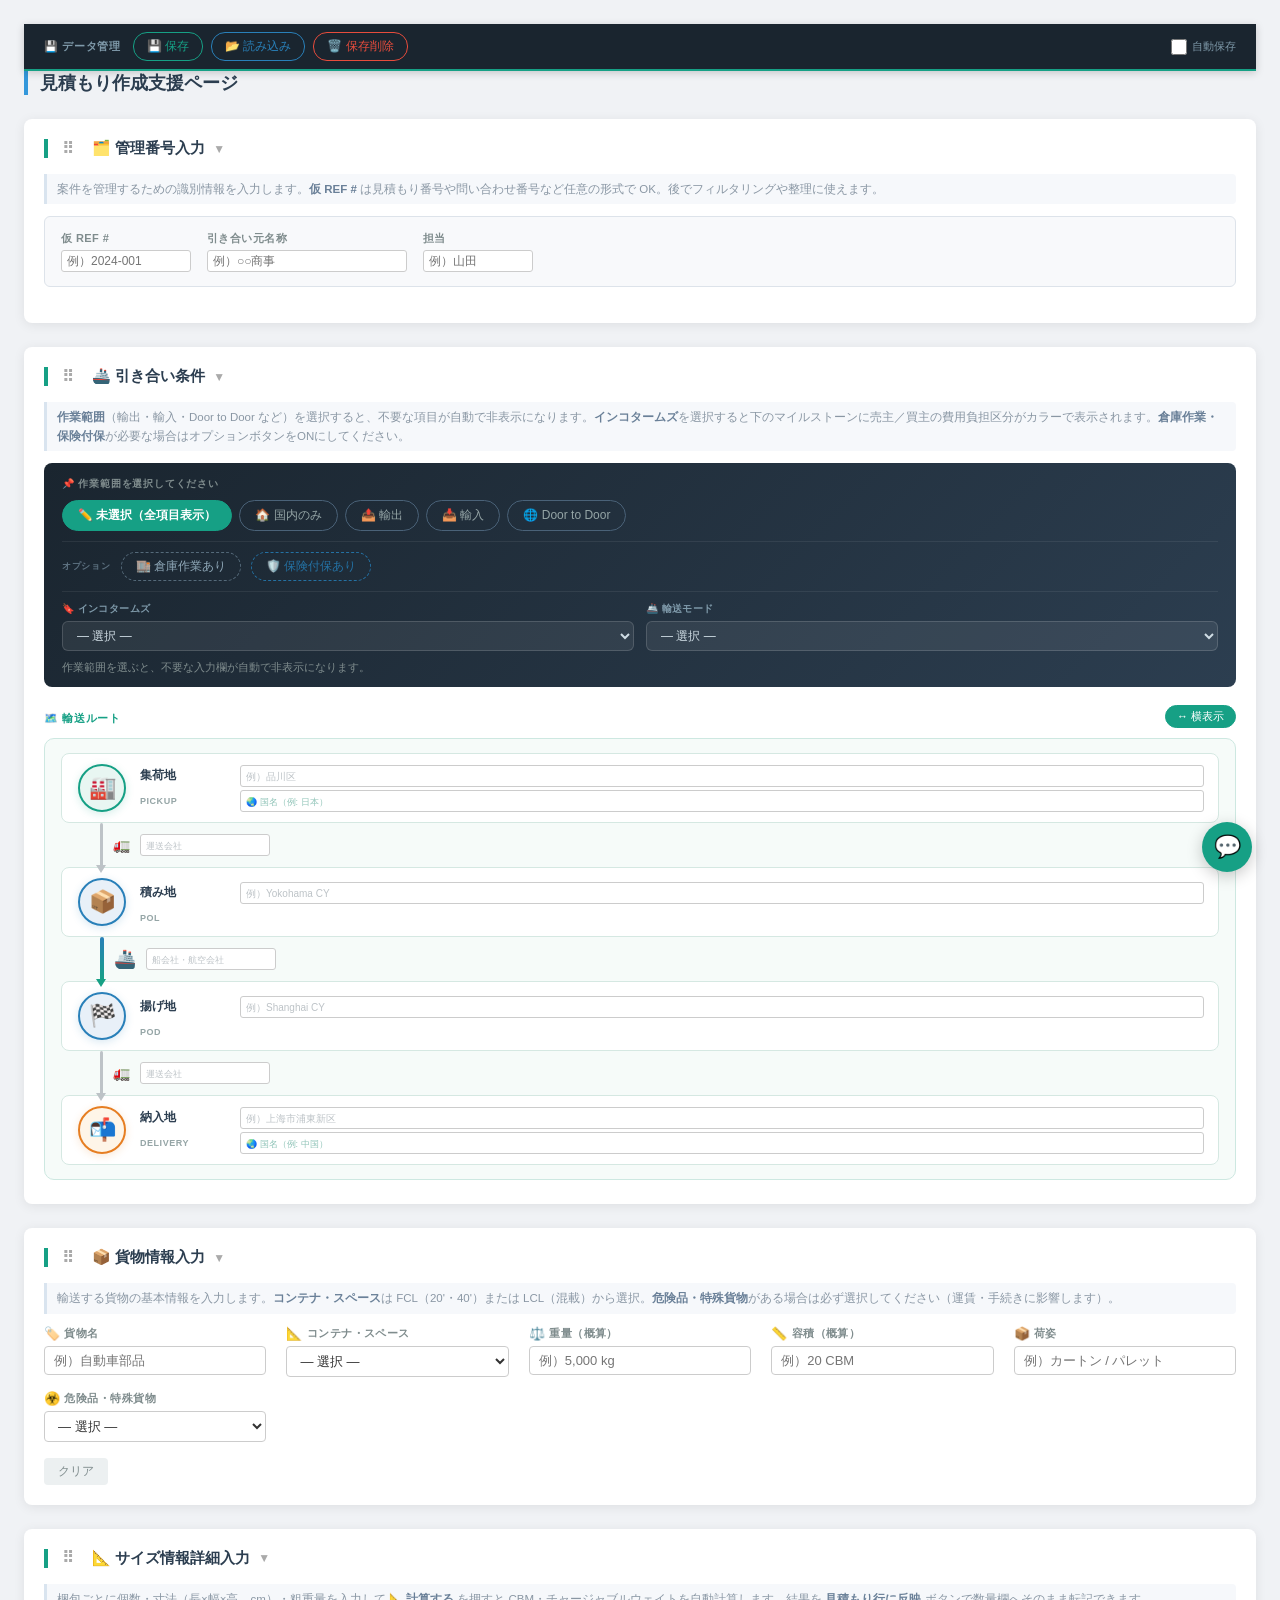
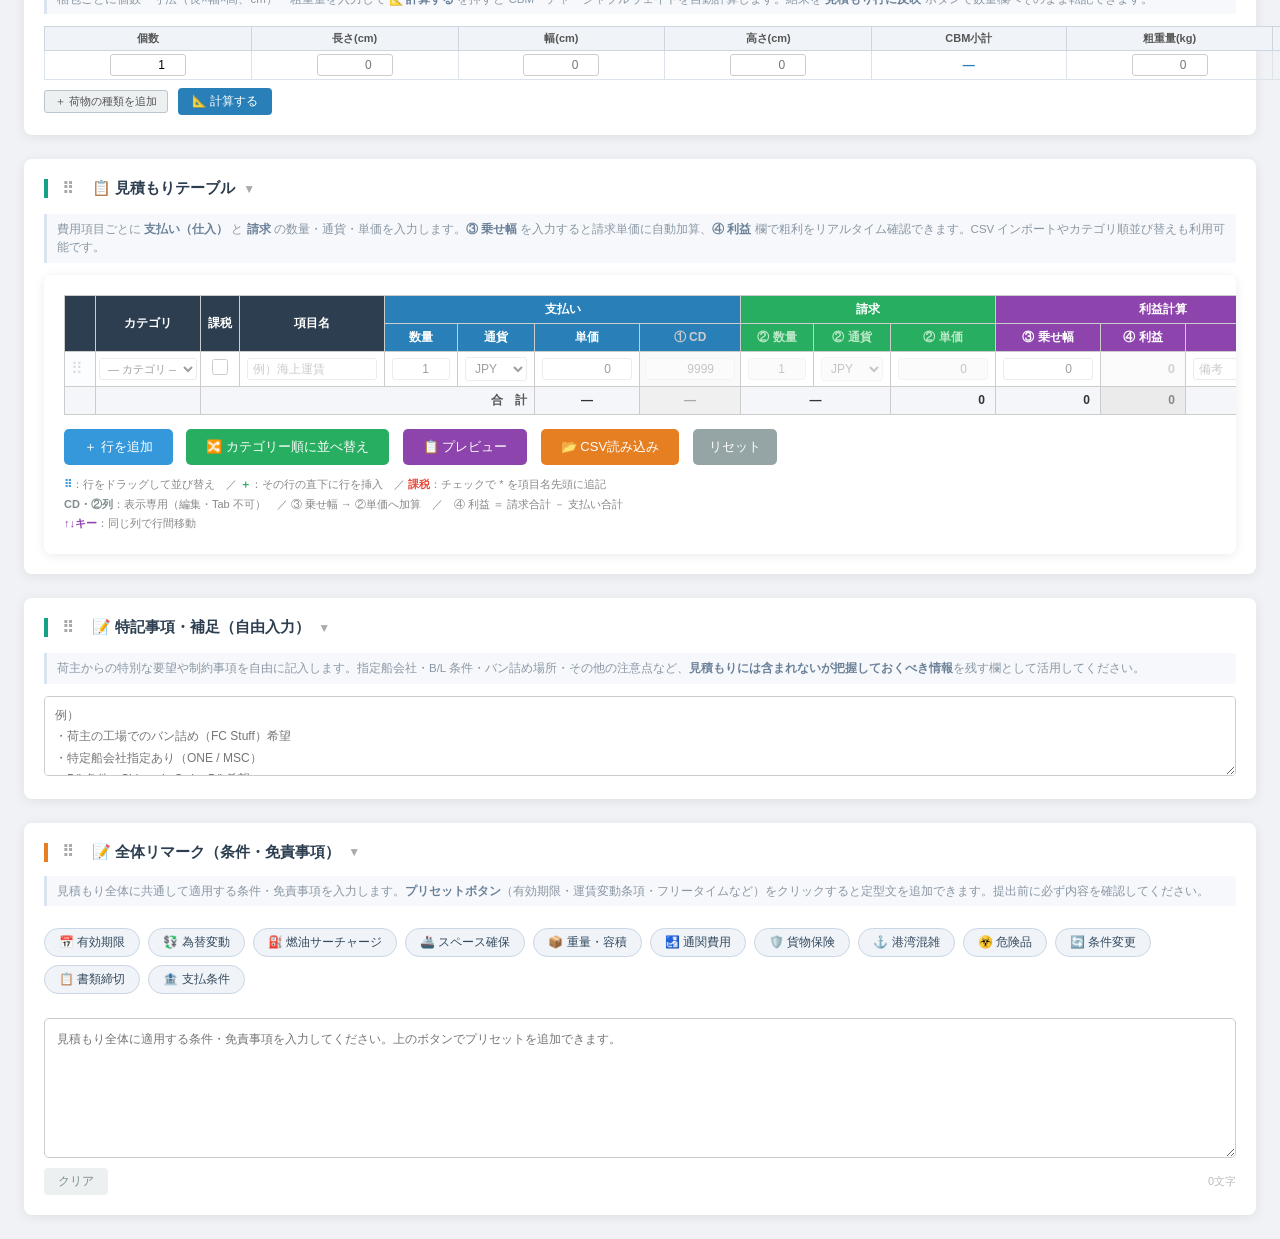
==== commit 4884335f: "Add files via upload" ====
--- a/index.html
+++ b/index.html
@@ -1,58 +1,57 @@
 <!DOCTYPE html>
-
 <html lang="ja">
 <head>
 <meta charset="UTF-8">
 <meta name="viewport" content="width=device-width, initial-scale=1.0">
 <title>見積もり作成支援</title>
 <style>
-  * { box-sizing: border-box; margin: 0; padding: 0; }
+* { box-sizing: border-box; margin: 0; padding: 0; }
 
 body {
-font-family: ‘Helvetica Neue’, Arial, ‘Hiragino Kaku Gothic ProN’, sans-serif;
-background: #f0f2f5;
-padding: 24px;
-color: #333;
-font-size: 13px;
+  font-family: 'Helvetica Neue', Arial, 'Hiragino Kaku Gothic ProN', sans-serif;
+  background: #f0f2f5;
+  padding: 24px;
+  color: #333;
+  font-size: 13px;
 }
 
 h1 {
-font-size: 18px;
-margin-bottom: 16px;
-color: #2c3e50;
-border-left: 4px solid #3498db;
-padding-left: 12px;
+  font-size: 18px;
+  margin-bottom: 16px;
+  color: #2c3e50;
+  border-left: 4px solid #3498db;
+  padding-left: 12px;
 }
 
 .container {
-background: white;
-border-radius: 8px;
-padding: 20px;
-box-shadow: 0 2px 12px rgba(0,0,0,0.08);
-overflow-x: auto;
+  background: white;
+  border-radius: 8px;
+  padding: 20px;
+  box-shadow: 0 2px 12px rgba(0,0,0,0.08);
+  overflow-x: auto;
 }
 
 /* ========== 見積もりヘッダー ========== */
 .quote-header {
-display: flex;
-gap: 16px;
-flex-wrap: wrap;
-align-items: flex-end;
-margin-bottom: 16px;
-padding: 14px 16px;
-background: #f8f9fb;
-border: 1px solid #dde3ea;
-border-radius: 6px;
+  display: flex;
+  gap: 16px;
+  flex-wrap: wrap;
+  align-items: flex-end;
+  margin-bottom: 16px;
+  padding: 14px 16px;
+  background: #f8f9fb;
+  border: 1px solid #dde3ea;
+  border-radius: 6px;
 }
 .quote-field { display: flex; flex-direction: column; gap: 4px; }
 .quote-field label {
-font-size: 11px; font-weight: 600; color: #7f8c8d;
-text-transform: uppercase; letter-spacing: 0.04em;
+  font-size: 11px; font-weight: 600; color: #7f8c8d;
+  text-transform: uppercase; letter-spacing: 0.04em;
 }
 .quote-field input {
-border: 1px solid #ccc; border-radius: 4px;
-padding: 5px 9px; font-size: 13px; font-family: inherit;
-outline: none; transition: border-color 0.15s; background: #fff;
+  border: 1px solid #ccc; border-radius: 4px;
+  padding: 5px 9px; font-size: 13px; font-family: inherit;
+  outline: none; transition: border-color 0.15s; background: #fff;
 }
 .quote-field input:focus { border-color: #3498db; }
 #qf-ref      { width: 130px; }
@@ -60,12 +59,12 @@
 #qf-person   { width: 110px; }
 
 /* ========== テーブル ========== */
-table { border-collapse: collapse; width: 100%; min-width: 1150px; }
+table { border-collapse: collapse; width: 100%; min-width: 1300px; }
 th, td {
-border: 1px solid #ccc;
-padding: 5px 7px;
-text-align: center;
-white-space: nowrap;
+  border: 1px solid #ccc;
+  padding: 5px 7px;
+  text-align: center;
+  white-space: nowrap;
 }
 
 .hd-base   { background: #2c3e50; color: #fff; font-weight: 600; font-size: 12px; }
@@ -75,50 +74,50 @@
 
 /* ドラッグハンドル */
 .drag-handle {
-cursor: grab;
-color: #aaa;
-font-size: 16px;
-padding: 0 4px;
-user-select: none;
-line-height: 1;
+  cursor: grab;
+  color: #aaa;
+  font-size: 16px;
+  padding: 0 4px;
+  user-select: none;
+  line-height: 1;
 }
 .drag-handle:active { cursor: grabbing; }
 td.handle-cell {
-width: 28px;
-background: #f8f9fb;
-padding: 3px 2px;
+  width: 28px;
+  background: #f8f9fb;
+  padding: 3px 2px;
 }
 
 /* ドラッグ中の行スタイル */
 tr.dragging {
-opacity: 0.4;
-background: #eaf4fb !important;
+  opacity: 0.4;
+  background: #eaf4fb !important;
 }
 tr.drag-over-top td {
-border-top: 3px solid #3498db !important;
+  border-top: 3px solid #3498db !important;
 }
 tr.drag-over-bottom td {
-border-bottom: 3px solid #3498db !important;
+  border-bottom: 3px solid #3498db !important;
 }
 
 /* 課税 */
 td.tax-cell { width: 44px; }
-input[type=“checkbox”] { width: 16px; height: 16px; cursor: pointer; accent-color: #e74c3c; }
-tr.taxed td { background-color: rgba(231,76,60,0.04) !important; }
+input[type="checkbox"] { width: 16px; height: 16px; cursor: pointer; accent-color: #e74c3c; }
+tr.taxed td { background-color: rgba(231,76,60,0.06) !important; }
 tr.taxed td.profit-pos { background-color: #fde8e8 !important; }
 
 /* 入力共通 */
-input[type=“text”],
-input[type=“number”],
+input[type="text"],
+input[type="number"],
 select {
-border: 1px solid #ccc; border-radius: 3px; padding: 3px 5px;
-font-size: 12px; font-family: inherit; background: #fff;
-outline: none; transition: border-color 0.15s;
-}
-input[type=“text”]:focus,
-input[type=“number”]:focus,
+  border: 1px solid #ccc; border-radius: 3px; padding: 3px 5px;
+  font-size: 12px; font-family: inherit; background: #fff;
+  outline: none; transition: border-color 0.15s;
+}
+input[type="text"]:focus,
+input[type="number"]:focus,
 select:focus { border-color: #3498db; }
-input[type=“number”] { text-align: right; }
+input[type="number"] { text-align: right; }
 
 .w-name  { width: 130px; }
 .w-qty   { width: 58px; }
@@ -126,20 +125,22 @@
 .w-price { width: 90px; }
 .w-mkup  { width: 90px; }
 .w-note  { width: 130px; }
+.w-cat   { width: 98px; font-size: 11px; padding: 3px 4px; }
 
 /* 表示専用 */
 .display-field {
-pointer-events: none !important;
-cursor: default !important;
-user-select: none !important;
-background: #f4f4f4 !important;
-border-color: #e0e0e0 !important;
-color: #666 !important;
+  pointer-events: none !important;
+  cursor: default !important;
+  user-select: none !important;
+  background: #f4f4f4 !important;
+  border-color: #e0e0e0 !important;
+  color: #666 !important;
 }
 select.display-field { color: #666 !important; }
 
 /* CD セル */
 td.cd-cell { background: #f0f0f0; padding: 3px 5px; min-width: 100px; }
+td.cat-cell { padding: 2px 3px !important; width: 105px; }
 
 td.profit-cell { font-weight: bold; text-align: right; padding-right: 10px; min-width: 85px; }
 td.profit-pos  { background: #eafaf1; color: #1e8449; }
@@ -151,316 +152,1036 @@
 tfoot .profit-neg { background: #fadbd8; }
 tfoot .profit-zero{ background: #ebebeb; }
 
+/* ========== カテゴリー色分け ========== */
+tr.cat-domestic  td { background: #fff5ec !important; }
+tr.cat-ocean     td { background: #e8f4fd !important; }
+tr.cat-air       td { background: #eeeeff !important; }
+tr.cat-overseas  td { background: #edfaf3 !important; }
+tr.cat-surcharge td { background: #fafae6 !important; }
+tr.cat-customs   td { background: #f5ecff !important; }
+tr.cat-insurance td { background: #fff0f8 !important; }
+tr.cat-other     td { background: #f0f0f0 !important; }
+
+tr.cat-domestic  td.profit-pos { background: #ffd8b0 !important; }
+tr.cat-ocean     td.profit-pos { background: #b3d9f7 !important; }
+tr.cat-air       td.profit-pos { background: #c4c0ff !important; }
+tr.cat-overseas  td.profit-pos { background: #b8f0d1 !important; }
+tr.cat-surcharge td.profit-pos { background: #e8e8a0 !important; }
+tr.cat-customs   td.profit-pos { background: #dbb8ff !important; }
+tr.cat-insurance td.profit-pos { background: #ffb8e8 !important; }
+tr.cat-other     td.profit-pos { background: #c8c8c8 !important; }
+
+tr.cat-domestic:hover  td { background: #ffe5cc !important; }
+tr.cat-ocean:hover     td { background: #cce5f8 !important; }
+tr.cat-air:hover       td { background: #d8d5ff !important; }
+tr.cat-overseas:hover  td { background: #d0f5e5 !important; }
+tr.cat-surcharge:hover td { background: #f5f5c0 !important; }
+tr.cat-customs:hover   td { background: #e5d0ff !important; }
+tr.cat-insurance:hover td { background: #ffd0ef !important; }
+tr.cat-other:hover     td { background: #e0e0e0 !important; }
+
+/* ========== 未入力行グレーアウト ========== */
+tr.row-unfilled td { opacity: 0.38; }
+tr.row-unfilled:hover td { opacity: 0.65; }
+
+/* 非カテゴリ行のホバー */
+tbody tr:not([class*="cat-"]):hover td { background-color: rgba(52,152,219,0.04); }
+tbody tr:not([class*="cat-"]):hover td.cd-cell { background-color: #e8e8e8; }
+tbody tr:not([class*="cat-"]):hover td.handle-cell { background-color: #eef0f3; }
+tbody tr:not([class*="cat-"]):hover td.profit-pos { background-color: #c8f0d8; }
+tbody tr:not([class*="cat-"]):hover td.profit-neg { background-color: #f5cece; }
+
 .btn-del {
-background: #e74c3c; color: white; border: none; border-radius: 3px;
-cursor: pointer; padding: 3px 9px; font-size: 11px; transition: background 0.15s;
+  background: #e74c3c; color: white; border: none; border-radius: 3px;
+  cursor: pointer; padding: 3px 9px; font-size: 11px; transition: background 0.15s;
 }
 .btn-del:hover { background: #c0392b; }
 .btn-ins {
-background: #27ae60; color: white; border: none; border-radius: 3px;
-cursor: pointer; padding: 3px 9px; font-size: 11px;
-transition: background 0.15s; margin-left: 4px;
+  background: #27ae60; color: white; border: none; border-radius: 3px;
+  cursor: pointer; padding: 3px 9px; font-size: 11px;
+  transition: background 0.15s; margin-left: 4px;
 }
 .btn-ins:hover { background: #1e8449; }
 .btn-add {
-display: inline-block; margin-top: 14px;
-background: #3498db; color: white; border: none; border-radius: 5px;
-cursor: pointer; padding: 9px 20px; font-size: 13px;
-font-family: inherit; transition: background 0.15s;
+  display: inline-block; margin-top: 14px;
+  background: #3498db; color: white; border: none; border-radius: 5px;
+  cursor: pointer; padding: 9px 20px; font-size: 13px;
+  font-family: inherit; transition: background 0.15s;
 }
 .btn-add:hover { background: #2980b9; }
 .btn-reset {
-display: inline-block; margin-top: 14px; margin-left: 10px;
-background: #95a5a6; color: white; border: none; border-radius: 5px;
-cursor: pointer; padding: 9px 16px; font-size: 13px;
-font-family: inherit; transition: background 0.15s;
+  display: inline-block; margin-top: 14px; margin-left: 10px;
+  background: #95a5a6; color: white; border: none; border-radius: 5px;
+  cursor: pointer; padding: 9px 16px; font-size: 13px;
+  font-family: inherit; transition: background 0.15s;
 }
 .btn-reset:hover { background: #7f8c8d; }
 .btn-preview {
-display: inline-block; margin-top: 14px; margin-left: 10px;
-background: #8e44ad; color: white; border: none; border-radius: 5px;
-cursor: pointer; padding: 9px 20px; font-size: 13px;
-font-family: inherit; transition: background 0.15s;
+  display: inline-block; margin-top: 14px; margin-left: 10px;
+  background: #8e44ad; color: white; border: none; border-radius: 5px;
+  cursor: pointer; padding: 9px 20px; font-size: 13px;
+  font-family: inherit; transition: background 0.15s;
 }
 .btn-preview:hover { background: #7d3c98; }
 .btn-csv-import {
-display: inline-block; margin-top: 14px; margin-left: 10px;
-background: #e67e22; color: white; border: none; border-radius: 5px;
-cursor: pointer; padding: 9px 20px; font-size: 13px;
-font-family: inherit; transition: background 0.15s;
+  display: inline-block; margin-top: 14px; margin-left: 10px;
+  background: #e67e22; color: white; border: none; border-radius: 5px;
+  cursor: pointer; padding: 9px 20px; font-size: 13px;
+  font-family: inherit; transition: background 0.15s;
 }
 .btn-csv-import:hover { background: #d35400; }
+.btn-sort-cat {
+  display: inline-block; margin-top: 14px; margin-left: 10px;
+  background: #27ae60; color: white; border: none; border-radius: 5px;
+  cursor: pointer; padding: 9px 20px; font-size: 13px;
+  font-family: inherit; transition: background 0.15s;
+}
+.btn-sort-cat:hover { background: #1e8449; }
 
 /* CSV読み込みエリア */
 #csvDropZone {
-display: none;
-margin-top: 14px;
-border: 2px dashed #e67e22;
-border-radius: 6px;
-padding: 18px;
-text-align: center;
-color: #e67e22;
-font-size: 13px;
-background: #fff8f3;
-transition: background 0.2s;
-cursor: pointer;
+  display: none;
+  margin-top: 14px;
+  border: 2px dashed #e67e22;
+  border-radius: 6px;
+  padding: 18px;
+  text-align: center;
+  color: #e67e22;
+  font-size: 13px;
+  background: #fff8f3;
+  transition: background 0.2s;
+  cursor: pointer;
 }
 #csvDropZone.active { background: #fde8d0; }
 #csvDropZone p { margin-top: 6px; font-size: 11px; color: #aaa; }
 
-/* 読み込み成功メッセージ */
 #csvMsg {
-display: none;
-margin-top: 10px;
-padding: 8px 14px;
-border-radius: 5px;
-font-size: 12px;
-font-weight: 600;
+  display: none;
+  margin-top: 10px;
+  padding: 8px 14px;
+  border-radius: 5px;
+  font-size: 12px;
+  font-weight: 600;
 }
 #csvMsg.success { background: #eafaf1; color: #1e8449; display: block; }
 #csvMsg.error   { background: #fdf2f2; color: #c0392b; display: block; }
 
 /* ========== 引き合い条件 ========== */
 .condition-section {
-margin-top: 24px;
-background: white;
-border-radius: 8px;
-padding: 20px;
-box-shadow: 0 2px 12px rgba(0,0,0,0.08);
+  margin-top: 24px;
+  background: white;
+  border-radius: 8px;
+  padding: 20px;
+  box-shadow: 0 2px 12px rgba(0,0,0,0.08);
 }
 .condition-section h2 {
-font-size: 15px;
-color: #2c3e50;
-border-left: 4px solid #16a085;
-padding-left: 10px;
-margin-bottom: 16px;
-cursor: pointer;
-user-select: none;
-display: flex;
-align-items: center;
-gap: 8px;
+  font-size: 15px;
+  color: #2c3e50;
+  border-left: 4px solid #16a085;
+  padding-left: 10px;
+  margin-bottom: 16px;
+  cursor: pointer;
+  user-select: none;
+  display: flex;
+  align-items: center;
+  gap: 8px;
 }
 .condition-section h2 .toggle-icon { font-size: 12px; color: #aaa; }
 
 .condition-grid {
-display: grid;
-grid-template-columns: repeat(auto-fill, minmax(220px, 1fr));
-gap: 14px 20px;
-margin-bottom: 16px;
+  display: grid;
+  grid-template-columns: repeat(auto-fill, minmax(220px, 1fr));
+  gap: 14px 20px;
+  margin-bottom: 16px;
 }
 .cond-field { display: flex; flex-direction: column; gap: 5px; }
 .cond-field label {
-font-size: 11px; font-weight: 600; color: #7f8c8d;
-text-transform: uppercase; letter-spacing: 0.04em;
-display: flex; align-items: center; gap: 4px;
+  font-size: 11px; font-weight: 600; color: #7f8c8d;
+  text-transform: uppercase; letter-spacing: 0.04em;
+  display: flex; align-items: center; gap: 4px;
 }
 .cond-field label .cond-icon { font-size: 13px; }
 .cond-field input,
 .cond-field select,
 .cond-field textarea {
-border: 1px solid #ccc; border-radius: 4px;
-padding: 6px 9px; font-size: 13px; font-family: inherit;
-outline: none; transition: border-color 0.15s; background: #fff;
-color: #333;
+  border: 1px solid #ccc; border-radius: 4px;
+  padding: 6px 9px; font-size: 13px; font-family: inherit;
+  outline: none; transition: border-color 0.15s; background: #fff;
+  color: #333;
 }
 .cond-field input:focus,
 .cond-field select:focus,
 .cond-field textarea:focus { border-color: #16a085; }
 
 .cond-divider {
-grid-column: 1 / -1;
-border: none;
-border-top: 1px dashed #e0e5ec;
-margin: 2px 0;
+  grid-column: 1 / -1;
+  border: none;
+  border-top: 1px dashed #e0e5ec;
+  margin: 2px 0;
 }
 .cond-section-label {
-grid-column: 1 / -1;
-font-size: 11px;
-font-weight: 700;
-color: #16a085;
-text-transform: uppercase;
-letter-spacing: 0.06em;
-margin-bottom: -4px;
-}
-
-.cond-free {
-margin-top: 6px;
-}
+  grid-column: 1 / -1;
+  font-size: 11px;
+  font-weight: 700;
+  color: #16a085;
+  text-transform: uppercase;
+  letter-spacing: 0.06em;
+  margin-bottom: -4px;
+}
+
+/* ===== 輸送ルート マイルストーン ===== */
+.route-milestone-wrap {
+  grid-column: 1 / -1;
+  margin-bottom: 4px;
+}
+.route-milestone {
+  display: flex;
+  align-items: flex-start;
+  padding: 18px 16px 16px;
+  background: #f6fbf9;
+  border: 1.5px solid #cde8e1;
+  border-radius: 10px;
+  overflow-x: auto;
+  margin-top: 8px;
+  gap: 0;
+}
+/* ノード（各拠点） */
+.route-node {
+  display: flex;
+  flex-direction: column;
+  align-items: center;
+  gap: 6px;
+  flex-shrink: 0;
+  min-width: 108px;
+}
+.route-node-badge {
+  width: 48px; height: 48px;
+  border-radius: 50%;
+  display: flex; align-items: center; justify-content: center;
+  font-size: 22px;
+  background: #e8f6f2;
+  border: 2.5px solid #16a085;
+  box-shadow: 0 2px 8px rgba(22,160,133,.18);
+  flex-shrink: 0;
+}
+.rn-badge-port {
+  background: #e8f0f8;
+  border-color: #2980b9;
+  box-shadow: 0 2px 8px rgba(41,128,185,.18);
+}
+.rn-badge-dest {
+  background: #fef5e8;
+  border-color: #e67e22;
+  box-shadow: 0 2px 8px rgba(230,126,34,.18);
+}
+.route-node-name {
+  font-size: 11px;
+  font-weight: 700;
+  color: #2c3e50;
+  text-align: center;
+  line-height: 1.2;
+}
+.route-node-sub {
+  font-size: 9px;
+  color: #95a5a6;
+  letter-spacing: .06em;
+  text-transform: uppercase;
+  margin-top: -4px;
+  font-weight: 600;
+}
+.route-input {
+  width: 96px;
+  border: 1px solid #c8d6d2;
+  border-radius: 5px;
+  padding: 5px 6px;
+  font-size: 11px;
+  font-family: inherit;
+  text-align: center;
+  outline: none;
+  background: #fff;
+  color: #2c3e50;
+  transition: border-color .15s, box-shadow .15s;
+}
+.route-input:focus {
+  border-color: #16a085;
+  box-shadow: 0 0 0 2px rgba(22,160,133,.15);
+}
+.route-input::placeholder { color: #bdc3c7; font-size: 10px; }
+/* コネクター（区間矢印） */
+.route-connector {
+  flex: 1;
+  min-width: 28px;
+  max-width: 70px;
+  display: flex;
+  flex-direction: column;
+  align-items: center;
+  padding-top: 22px;   /* バッジ中心に揃える */
+  gap: 4px;
+  flex-shrink: 1;
+}
+.route-conn-track {
+  width: 100%;
+  height: 3px;
+  background: #bdc3c7;
+  border-radius: 2px;
+  position: relative;
+}
+.route-conn-track::after {
+  content: '';
+  position: absolute;
+  right: -6px; top: -4px;
+  border-top: 5.5px solid transparent;
+  border-bottom: 5.5px solid transparent;
+  border-left: 8px solid #bdc3c7;
+}
+.route-conn-icon {
+  font-size: 13px;
+  line-height: 1;
+  margin-top: 2px;
+}
+/* 主要区間（港間：海上/航空）─ 太く色付け */
+.route-conn-main .route-conn-track {
+  height: 4px;
+  background: linear-gradient(90deg, #2980b9 0%, #16a085 100%);
+}
+.route-conn-main .route-conn-track::after { border-left-color: #16a085; }
+.route-conn-main .route-conn-icon { font-size: 18px; }
+/* ─── ルートレイアウト切り替えボタン ─── */
+.route-milestone-header {
+  display: flex;
+  align-items: center;
+  justify-content: space-between;
+  margin-bottom: 10px;
+}
+.route-layout-toggle {
+  font-size: 11px;
+  padding: 3px 11px;
+  border: 1px solid #16a085;
+  border-radius: 12px;
+  background: transparent;
+  color: #16a085;
+  cursor: pointer;
+  font-family: inherit;
+  transition: all .15s;
+  white-space: nowrap;
+}
+.route-layout-toggle:hover,
+.route-layout-toggle.active {
+  background: #16a085;
+  color: #fff;
+}
+
+/* ─── 縦レイアウト ─── */
+.route-milestone.vertical {
+  flex-direction: column;
+  align-items: stretch;
+  overflow-x: visible;
+  gap: 0;
+  padding: 14px 16px;
+}
+
+/* 縦：ノードをグリッドカードに */
+.route-milestone.vertical .route-node {
+  display: grid;
+  grid-template-columns: 52px 88px 1fr;
+  grid-template-rows: auto auto;
+  column-gap: 12px;
+  row-gap: 3px;
+  align-items: center;
+  min-width: unset;
+  background: #fff;
+  border: 1px solid #d5e8e2;
+  border-radius: 8px;
+  padding: 10px 14px;
+}
+.route-milestone.vertical .route-node-badge {
+  grid-column: 1;
+  grid-row: 1 / 3;
+  align-self: center;
+  justify-self: center;
+}
+.route-milestone.vertical .route-node-name {
+  grid-column: 2;
+  grid-row: 1;
+  text-align: left;
+  font-size: 12px;
+}
+.route-milestone.vertical .route-node-sub {
+  grid-column: 2;
+  grid-row: 2;
+  text-align: left;
+  margin-top: 0;
+}
+/* 入力欄1つ目 */
+.route-milestone.vertical .route-input:not(.route-input-country):not(.route-input-wh-type) {
+  grid-column: 3;
+  grid-row: 1;
+  width: 100%;
+  max-width: none;
+  text-align: left;
+}
+/* 入力欄2つ目（国名・作業種別） */
+.route-milestone.vertical .route-input-country,
+.route-milestone.vertical .route-input-wh-type {
+  grid-column: 3;
+  grid-row: 2;
+  width: 100%;
+  max-width: none;
+  text-align: left;
+}
+
+/* 縦：コネクターを縦線に */
+.route-milestone.vertical .route-connector {
+  flex-direction: row;
+  align-items: center;
+  padding: 0 0 0 39px;   /* バッジ中心に揃える: 16px(wrap padding)+14px(card padding)+24px(badge半径)−15px */
+  min-width: unset;
+  max-width: unset;
+  flex: none;
+  height: 44px;
+  gap: 10px;
+}
+.route-milestone.vertical .route-conn-track {
+  width: 3px;
+  height: 100%;
+  background: #bdc3c7;
+  border-radius: 2px;
+  position: relative;
+  flex-shrink: 0;
+}
+/* 横レイアウトの右向き矢印を上書き → 下向きに */
+.route-milestone.vertical .route-conn-track::after {
+  border-top: 8px solid #bdc3c7;
+  border-left: 5.5px solid transparent;
+  border-right: 5.5px solid transparent;
+  border-bottom: none;
+  top: auto;
+  bottom: -6px;
+  right: auto;
+  left: -4px;
+}
+.route-milestone.vertical .route-conn-icon {
+  margin-top: 0;
+  font-size: 14px;
+}
+.route-milestone.vertical .route-conn-carrier {
+  margin-top: 0;
+  max-width: 130px;
+  text-align: left;
+}
+/* 縦：メイン区間（太め・グラデーション） */
+.route-milestone.vertical .route-conn-main .route-conn-track {
+  width: 4px;
+  height: 100%;
+  background: linear-gradient(180deg, #2980b9 0%, #16a085 100%);
+}
+.route-milestone.vertical .route-conn-main .route-conn-track::after {
+  border-top-color: #16a085;
+}
+.route-milestone.vertical .route-conn-main .route-conn-icon { font-size: 18px; }
+
+/* ─── インコタームズ責任ゾーン（縦レイアウト） ─── */
+/* 売り手責任ノード */
+.route-milestone.vertical .route-node.rn-seller {
+  border-left: 4px solid #16a085;
+  background: linear-gradient(to right, #e8f8f5 0%, #fff 30%);
+}
+/* 責任移転ポイント */
+.route-milestone.vertical .route-node.rn-transfer {
+  border-left: 4px solid #e67e22;
+  background: linear-gradient(to right, #fef5e7 0%, #fff 30%);
+  position: relative;
+}
+/* 買い手責任ノード */
+.route-milestone.vertical .route-node.rn-buyer {
+  border-left: 4px solid #2980b9;
+  background: linear-gradient(to right, #ebf5fb 0%, #fff 30%);
+}
+/* 保険区間ノード（dottedアクセント） */
+.route-milestone.vertical .route-node.rn-insured {
+  outline: 2px dashed #2471a3;
+  outline-offset: -2px;
+}
+/* 横レイアウト用責任ゾーン（上ボーダー） */
+.route-milestone:not(.vertical) .route-node.rn-seller { border-top: 3px solid #16a085; }
+.route-milestone:not(.vertical) .route-node.rn-transfer { border-top: 3px solid #e67e22; }
+.route-milestone:not(.vertical) .route-node.rn-buyer   { border-top: 3px solid #2980b9; }
+.route-milestone:not(.vertical) .route-node.rn-insured { outline: 2px dashed #2471a3; outline-offset: -2px; }
+
+/* インコタームズ情報バー */
+.incoterms-info-bar {
+  display: none;
+  gap: 6px;
+  flex-wrap: wrap;
+  align-items: center;
+  background: #f8f9fb;
+  border: 1px solid #d5e8e2;
+  border-radius: 6px;
+  padding: 7px 12px;
+  margin-bottom: 8px;
+  font-size: 11px;
+}
+.incoterms-info-bar.visible { display: flex; }
+.inc-badge {
+  display: inline-flex; align-items: center; gap: 4px;
+  background: #1a5276; color: #fff; font-weight: 700;
+  padding: 2px 10px; border-radius: 10px; font-size: 12px;
+  letter-spacing: .04em;
+}
+.inc-zone-seller { color: #16a085; font-weight: 600; }
+.inc-zone-buyer  { color: #2980b9; font-weight: 600; }
+.inc-transfer    { color: #e67e22; font-weight: 600; }
+.inc-insurance   { color: #2471a3; font-weight: 600; }
+.inc-sep { color: #bdc3c7; }
+.inc-legend { display: flex; gap: 8px; flex-wrap: wrap; margin-left: 4px; }
+.inc-legend-item { display: flex; align-items: center; gap: 3px; font-size: 10px; color: #666; }
+.inc-legend-item::before { content: ''; display: inline-block; width: 10px; height: 3px; border-radius: 2px; }
+.inc-legend-item.seller::before { background: #16a085; }
+.inc-legend-item.transfer::before { background: #e67e22; }
+.inc-legend-item.buyer::before { background: #2980b9; }
+.inc-legend-item.insured::before { border: 1.5px dashed #2471a3; height: 0; }
+
+/* 保険区間表示バー */
+.insurance-info-bar {
+  display: none;
+  align-items: center;
+  gap: 8px;
+  background: #eaf4fb;
+  border: 1px dashed #2471a3;
+  border-radius: 6px;
+  padding: 6px 12px;
+  margin-bottom: 8px;
+  font-size: 11px;
+  color: #1a5276;
+}
+.insurance-info-bar.visible { display: flex; }
+.ins-label { font-weight: 700; }
+.ins-range { color: #2980b9; font-weight: 600; }
+
+/* 国名フィールド（起点・終点） */
+.route-input-country {
+  background: #f0f9f6;
+  border-color: #a8d5c8;
+  font-size: 10px;
+  padding: 3px 6px;
+  color: #2c7a6a;
+}
+.route-input-country:focus { border-color: #16a085; box-shadow: 0 0 0 2px rgba(22,160,133,.12); }
+.route-input-country::placeholder { color: #90c4b8; font-size: 9px; }
+/* 運送人フィールド（コネクター内） */
+.route-conn-carrier {
+  width: 100%;
+  max-width: 80px;
+  border: 1px solid #d0d7de;
+  border-radius: 4px;
+  padding: 3px 5px;
+  font-size: 10px;
+  font-family: inherit;
+  text-align: center;
+  outline: none;
+  background: #fff;
+  color: #2c3e50;
+  margin-top: 3px;
+  transition: border-color .15s;
+}
+.route-conn-carrier:focus { border-color: #16a085; box-shadow: 0 0 0 2px rgba(22,160,133,.12); }
+.route-conn-carrier::placeholder { color: #bdc3c7; font-size: 8.5px; }
+/* 倉庫ノードバッジ */
+.rn-badge-wh {
+  background: #fef9e7;
+  border-color: #f39c12;
+  box-shadow: 0 2px 8px rgba(243,156,18,.18);
+}
+/* 倉庫作業種別セレクト */
+.route-input-wh-type {
+  width: 96px;
+  border: 1px solid #f5cba7;
+  border-radius: 5px;
+  padding: 4px 5px;
+  font-size: 10px;
+  font-family: inherit;
+  outline: none;
+  background: #fff;
+  color: #2c3e50;
+  text-align: center;
+  cursor: pointer;
+}
+.route-input-wh-type:focus { border-color: #f39c12; box-shadow: 0 0 0 2px rgba(243,156,18,.15); }
+
+/* ===== 作業範囲セレクター ===== */
+.scope-selector-wrap {
+  background: linear-gradient(135deg, #1a252f 0%, #2c3e50 100%);
+  border-radius: 8px;
+  padding: 14px 18px 12px;
+  margin-bottom: 18px;
+}
+.scope-selector-title {
+  font-size: 10px;
+  font-weight: 700;
+  color: #7f8c8d;
+  text-transform: uppercase;
+  letter-spacing: .08em;
+  margin-bottom: 9px;
+}
+.scope-btns {
+  display: flex;
+  flex-wrap: wrap;
+  gap: 7px;
+}
+.scope-btn {
+  padding: 6px 15px;
+  border: 1.5px solid #4a6278;
+  border-radius: 20px;
+  background: transparent;
+  color: #95a5a6;
+  font-size: 12px;
+  font-family: inherit;
+  cursor: pointer;
+  transition: all .15s;
+  white-space: nowrap;
+  line-height: 1.4;
+}
+.scope-btn:hover {
+  border-color: #16a085;
+  color: #16a085;
+  background: rgba(22,160,133,.1);
+}
+.scope-btn.active {
+  border-color: #16a085;
+  background: #16a085;
+  color: #fff;
+  font-weight: 700;
+}
+.scope-hint {
+  font-size: 11px;
+  color: #7f8c8d;
+  margin: 8px 0 0;
+  min-height: 14px;
+  line-height: 1.5;
+}
+/* 倉庫オプショントグル */
+.wh-toggle-wrap {
+  display: flex;
+  align-items: center;
+  flex-wrap: wrap;
+  gap: 10px;
+  margin-top: 10px;
+  padding-top: 10px;
+  border-top: 1px solid rgba(255,255,255,.07);
+}
+/* インコタームズ・輸送モード（作業範囲セクション内横並び） */
+.scope-inline-fields {
+  display: flex;
+  gap: 12px;
+  flex-wrap: wrap;
+  margin-top: 10px;
+  padding-top: 10px;
+  border-top: 1px solid rgba(255,255,255,.07);
+}
+.scope-inline-field {
+  display: flex;
+  flex-direction: column;
+  gap: 5px;
+  flex: 1;
+  min-width: 160px;
+}
+.scope-inline-field label {
+  font-size: 10px;
+  font-weight: 700;
+  color: #7f9aaa;
+  letter-spacing: .04em;
+}
+.scope-inline-field select {
+  background: rgba(255,255,255,.07);
+  border: 1px solid rgba(255,255,255,.15);
+  border-radius: 6px;
+  color: #d0dde5;
+  font-size: 12px;
+  font-family: inherit;
+  padding: 6px 10px;
+  outline: none;
+  cursor: pointer;
+  transition: border-color .15s;
+}
+.scope-inline-field select:focus { border-color: #16a085; }
+.scope-inline-field select option { background: #2c3e50; color: #ecf0f1; }
+.scope-inline-field select optgroup { background: #1a252f; color: #7f8c8d; font-style: normal; }
+.wh-toggle-label {
+  font-size: 9px;
+  font-weight: 700;
+  color: #5d7180;
+  text-transform: uppercase;
+  letter-spacing: .08em;
+  white-space: nowrap;
+}
+.wh-toggle-btn {
+  padding: 5px 14px;
+  border: 1.5px dashed #556a7a;
+  border-radius: 20px;
+  background: transparent;
+  color: #8fa8b8;
+  font-size: 12px;
+  font-family: inherit;
+  cursor: pointer;
+  transition: all .15s;
+  white-space: nowrap;
+  line-height: 1.4;
+}
+.wh-toggle-btn:hover {
+  border-color: #f39c12;
+  color: #f39c12;
+  border-style: solid;
+  background: rgba(243,156,18,.06);
+}
+.wh-toggle-btn.active {
+  border-color: #f39c12;
+  border-style: solid;
+  background: rgba(243,156,18,.15);
+  color: #f39c12;
+  font-weight: 700;
+}
+.wh-toggle-desc {
+  font-size: 10px;
+  color: #f39c12;
+  font-style: italic;
+  min-height: 14px;
+}
+/* フィールド非表示（スコープ外） */
+.scope-hidden {
+  display: none !important;
+}
+
+.cond-free { margin-top: 6px; }
 .cond-free label {
-font-size: 11px; font-weight: 600; color: #7f8c8d;
-text-transform: uppercase; letter-spacing: 0.04em;
-display: block; margin-bottom: 6px;
+  font-size: 11px; font-weight: 600; color: #7f8c8d;
+  text-transform: uppercase; letter-spacing: 0.04em;
+  display: block; margin-bottom: 6px;
 }
 #condFreeText {
-width: 100%; min-height: 80px;
-border: 1px solid #ccc; border-radius: 4px;
-padding: 8px 10px; font-size: 12px; font-family: inherit;
-line-height: 1.8; resize: vertical; outline: none;
-transition: border-color 0.15s;
+  width: 100%; min-height: 80px;
+  border: 1px solid #ccc; border-radius: 4px;
+  padding: 8px 10px; font-size: 12px; font-family: inherit;
+  line-height: 1.8; resize: vertical; outline: none;
+  transition: border-color 0.15s;
 }
 #condFreeText:focus { border-color: #16a085; }
 
 .cond-actions { display: flex; gap: 8px; margin-top: 12px; }
 .btn-cond-clear {
-background: #ecf0f1; color: #7f8c8d; border: none; border-radius: 4px;
-padding: 5px 14px; font-size: 12px; cursor: pointer; font-family: inherit;
-transition: background 0.15s;
+  background: #ecf0f1; color: #7f8c8d; border: none; border-radius: 4px;
+  padding: 5px 14px; font-size: 12px; cursor: pointer; font-family: inherit;
+  transition: background 0.15s;
 }
 .btn-cond-clear:hover { background: #bdc3c7; color: #2c3e50; }
+
+/* ========== サイズ計算 ========== */
+.calc-wrapper {
+  grid-column: 1 / -1;
+  margin-top: 4px;
+}
+.calc-mini-table {
+  border-collapse: collapse;
+  font-size: 12px;
+  max-width: 720px;
+  width: 100%;
+}
+.calc-mini-table th {
+  background: #f0f4f8;
+  border: 1px solid #cdd6de;
+  padding: 4px 8px;
+  font-size: 11px;
+  font-weight: 600;
+  color: #555;
+  text-align: center;
+}
+.calc-mini-table td {
+  border: 1px solid #dde3ea;
+  padding: 3px 4px;
+  text-align: center;
+}
+.calc-mini-table input[type="number"] {
+  width: 76px;
+  text-align: right;
+  padding: 3px 5px;
+  border: 1px solid #ccc;
+  border-radius: 3px;
+  font-size: 12px;
+  font-family: inherit;
+  outline: none;
+}
+.calc-mini-table input[type="number"]:focus { border-color: #3498db; }
+.cbm-result {
+  color: #2980b9;
+  font-weight: 700;
+  text-align: right;
+  padding-right: 8px;
+  min-width: 80px;
+  font-size: 12px;
+}
+.btn-calc-add {
+  margin-top: 6px;
+  background: #ecf0f1;
+  color: #555;
+  border: 1px solid #bcc4cc;
+  border-radius: 3px;
+  padding: 3px 10px;
+  font-size: 11px;
+  cursor: pointer;
+  font-family: inherit;
+  transition: background 0.15s;
+}
+.btn-calc-add:hover { background: #d5dde5; }
+.btn-calc-row-del {
+  background: none;
+  border: none;
+  color: #e74c3c;
+  cursor: pointer;
+  font-size: 14px;
+  padding: 0 4px;
+  line-height: 1;
+}
+.btn-calc-run {
+  display: inline-block;
+  margin-top: 8px;
+  margin-left: 6px;
+  background: #2980b9;
+  color: white;
+  border: none;
+  border-radius: 4px;
+  padding: 5px 14px;
+  font-size: 12px;
+  cursor: pointer;
+  font-family: inherit;
+  transition: background 0.15s;
+}
+.btn-calc-run:hover { background: #1a6fa8; }
+.calc-results-panel {
+  display: none;
+  margin-top: 10px;
+  padding: 10px 16px;
+  background: #f0f8ff;
+  border: 1px solid #b8d8f8;
+  border-radius: 6px;
+}
+.calc-results-grid {
+  display: flex;
+  flex-wrap: wrap;
+  gap: 12px 28px;
+  margin-bottom: 6px;
+}
+.calc-result-item { display: flex; flex-direction: column; gap: 2px; }
+.calc-r-lbl {
+  font-size: 10px;
+  font-weight: 700;
+  color: #7f8c8d;
+  text-transform: uppercase;
+  letter-spacing: 0.06em;
+}
+.calc-r-val {
+  font-size: 15px;
+  font-weight: 700;
+  color: #2c3e50;
+}
+.calc-r-val.hl-blue   { color: #2980b9; }
+.calc-r-val.hl-green  { color: #27ae60; }
+.calc-r-val.hl-orange { color: #e67e22; }
+
+.calc-divider-line {
+  border: none;
+  border-top: 1px dashed #b8d8f8;
+  margin: 8px 0;
+}
+.calc-reflect-title {
+  font-size: 11px;
+  font-weight: 700;
+  color: #2980b9;
+  margin-bottom: 8px;
+  text-transform: uppercase;
+  letter-spacing: 0.06em;
+}
+.calc-reflect-row {
+  display: flex;
+  align-items: center;
+  gap: 8px;
+  margin-bottom: 6px;
+  flex-wrap: wrap;
+}
+.calc-reflect-lbl {
+  min-width: 160px;
+  font-size: 12px;
+  font-weight: 600;
+  color: #34495e;
+}
+.calc-row-select {
+  border: 1px solid #ccc;
+  border-radius: 3px;
+  padding: 3px 7px;
+  font-size: 12px;
+  font-family: inherit;
+  outline: none;
+  max-width: 200px;
+}
+.calc-row-select:focus { border-color: #2980b9; }
+.btn-do-reflect {
+  background: #e67e22;
+  color: white;
+  border: none;
+  border-radius: 3px;
+  padding: 3px 10px;
+  font-size: 11px;
+  cursor: pointer;
+  font-family: inherit;
+  transition: background 0.15s;
+}
+.btn-do-reflect:hover { background: #d35400; }
 
 /* プレビュー内：引き合い条件 */
 #pvCondBox {
-margin-bottom: 14px;
-padding: 12px 16px;
-background: #f0faf8;
-border: 1px solid #a8d8ce;
-border-radius: 5px;
-font-size: 12px;
+  margin-bottom: 14px;
+  padding: 12px 16px;
+  background: #f0faf8;
+  border: 1px solid #a8d8ce;
+  border-radius: 5px;
+  font-size: 12px;
 }
 #pvCondBox strong {
-display: block;
-font-size: 12px;
-color: #0e6655;
-margin-bottom: 8px;
-padding-bottom: 4px;
-border-bottom: 1px solid #a8d8ce;
+  display: block;
+  font-size: 12px;
+  color: #0e6655;
+  margin-bottom: 8px;
+  padding-bottom: 4px;
+  border-bottom: 1px solid #a8d8ce;
 }
 .pv-cond-grid {
-display: grid;
-grid-template-columns: repeat(auto-fill, minmax(200px, 1fr));
-gap: 6px 16px;
+  display: grid;
+  grid-template-columns: repeat(auto-fill, minmax(200px, 1fr));
+  gap: 6px 16px;
 }
 .pv-cond-item { display: flex; gap: 6px; font-size: 12px; }
 .pv-cond-lbl { color: #7f8c8d; font-weight: 600; white-space: nowrap; }
 .pv-cond-val { color: #2c3e50; }
 .pv-cond-free {
-margin-top: 8px; padding-top: 8px;
-border-top: 1px dashed #a8d8ce;
-font-size: 12px; color: #2c3e50;
-white-space: pre-wrap; line-height: 1.7;
+  margin-top: 8px; padding-top: 8px;
+  border-top: 1px dashed #a8d8ce;
+  font-size: 12px; color: #2c3e50;
+  white-space: pre-wrap; line-height: 1.7;
 }
 
 /* ========== リマーク欄 ========== */
 .remark-section {
-margin-top: 24px;
-background: white;
-border-radius: 8px;
-padding: 20px;
-box-shadow: 0 2px 12px rgba(0,0,0,0.08);
+  margin-top: 24px;
+  background: white;
+  border-radius: 8px;
+  padding: 20px;
+  box-shadow: 0 2px 12px rgba(0,0,0,0.08);
 }
 .remark-section h2 {
-font-size: 15px;
-color: #2c3e50;
-border-left: 4px solid #e67e22;
-padding-left: 10px;
-margin-bottom: 14px;
-cursor: pointer;
-user-select: none;
-display: flex;
-align-items: center;
-gap: 8px;
+  font-size: 15px;
+  color: #2c3e50;
+  border-left: 4px solid #e67e22;
+  padding-left: 10px;
+  margin-bottom: 14px;
+  cursor: pointer;
+  user-select: none;
+  display: flex;
+  align-items: center;
+  gap: 8px;
 }
 .remark-section h2 .toggle-icon { font-size: 12px; color: #aaa; }
 
 .remark-presets {
-display: flex;
-flex-wrap: wrap;
-gap: 8px;
-margin-bottom: 14px;
+  display: flex;
+  flex-wrap: wrap;
+  gap: 8px;
+  margin-bottom: 14px;
 }
 .preset-btn {
-background: #f0f4f8;
-border: 1px solid #c8d6e5;
-border-radius: 20px;
-padding: 5px 14px;
-font-size: 12px;
-cursor: pointer;
-color: #34495e;
-transition: all 0.15s;
-font-family: inherit;
+  background: #f0f4f8;
+  border: 1px solid #c8d6e5;
+  border-radius: 20px;
+  padding: 5px 14px;
+  font-size: 12px;
+  cursor: pointer;
+  color: #34495e;
+  transition: all 0.15s;
+  font-family: inherit;
 }
 .preset-btn:hover  { background: #dce8f5; border-color: #3498db; color: #2980b9; }
 .preset-btn.active { background: #d6eaf8; border-color: #3498db; color: #1a5276; font-weight: 600; }
 
 .remark-body { display: flex; flex-direction: column; gap: 10px; }
 #remarkTextarea {
-width: 100%;
-min-height: 140px;
-border: 1px solid #ccc;
-border-radius: 5px;
-padding: 10px 12px;
-font-size: 12px;
-font-family: inherit;
-line-height: 1.8;
-resize: vertical;
-outline: none;
-transition: border-color 0.15s;
-color: #333;
+  width: 100%;
+  min-height: 140px;
+  border: 1px solid #ccc;
+  border-radius: 5px;
+  padding: 10px 12px;
+  font-size: 12px;
+  font-family: inherit;
+  line-height: 1.8;
+  resize: vertical;
+  outline: none;
+  transition: border-color 0.15s;
+  color: #333;
 }
 #remarkTextarea:focus { border-color: #e67e22; }
 .remark-actions { display: flex; gap: 8px; flex-wrap: wrap; align-items: center; }
 .btn-remark-clear {
-background: #ecf0f1; color: #7f8c8d; border: none; border-radius: 4px;
-padding: 5px 14px; font-size: 12px; cursor: pointer; font-family: inherit;
-transition: background 0.15s;
+  background: #ecf0f1; color: #7f8c8d; border: none; border-radius: 4px;
+  padding: 5px 14px; font-size: 12px; cursor: pointer; font-family: inherit;
+  transition: background 0.15s;
 }
 .btn-remark-clear:hover { background: #bdc3c7; color: #2c3e50; }
 .remark-char { font-size: 11px; color: #bbb; margin-left: auto; }
 
-/* プレビュー内リマーク */
 #pvRemarkBox {
-margin-top: 16px;
-padding: 12px 14px;
-background: #fffdf5;
-border: 1px solid #f0d9a0;
-border-radius: 5px;
-font-size: 12px;
-line-height: 1.9;
-color: #5d4e00;
-white-space: pre-wrap;
+  margin-top: 16px;
+  padding: 12px 14px;
+  background: #fffdf5;
+  border: 1px solid #f0d9a0;
+  border-radius: 5px;
+  font-size: 12px;
+  line-height: 1.9;
+  color: #5d4e00;
+  white-space: pre-wrap;
 }
 #pvRemarkBox strong {
-display: block;
-margin-bottom: 6px;
-font-size: 12px;
-color: #7d5a00;
-border-bottom: 1px solid #f0d9a0;
-padding-bottom: 4px;
-}
-
-tbody tr:hover td { background-color: rgba(52,152,219,0.04); }
-tbody tr:hover td.cd-cell { background-color: #e8e8e8; }
-tbody tr:hover td.handle-cell { background-color: #eef0f3; }
-tbody tr:hover td.profit-pos { background-color: #c8f0d8; }
-tbody tr:hover td.profit-neg { background-color: #f5cece; }
+  display: block;
+  margin-bottom: 6px;
+  font-size: 12px;
+  color: #7d5a00;
+  border-bottom: 1px solid #f0d9a0;
+  padding-bottom: 4px;
+}
 
 .tip { font-size: 11px; color: #888; margin-top: 10px; line-height: 1.8; }
 .tip b { color: #27ae60; }
 .tip b.red { color: #e74c3c; }
 .tip b.gray { color: #7f8c8d; }
 .tip b.blue { color: #3498db; }
+.tip b.purple { color: #8e44ad; }
 
 /* ========== プレビューモーダル ========== */
 #previewOverlay {
-display: none; position: fixed; inset: 0;
-background: rgba(0,0,0,0.55); z-index: 1000;
-justify-content: center; align-items: flex-start;
-padding: 30px 20px; overflow-y: auto;
+  display: none; position: fixed; inset: 0;
+  background: rgba(0,0,0,0.55); z-index: 1000;
+  justify-content: center; align-items: flex-start;
+  padding: 30px 20px; overflow-y: auto;
 }
 #previewOverlay.open { display: flex; }
 #previewBox {
-background: #fff; border-radius: 8px;
-box-shadow: 0 8px 40px rgba(0,0,0,0.25);
-padding: 28px 30px 24px; width: 100%; max-width: 980px;
+  background: #fff; border-radius: 8px;
+  box-shadow: 0 8px 40px rgba(0,0,0,0.25);
+  padding: 28px 30px 24px; width: 100%; max-width: 1040px;
 }
 #previewBox h2 {
-font-size: 16px; color: #2c3e50; margin-bottom: 16px;
-border-left: 4px solid #8e44ad; padding-left: 10px;
+  font-size: 16px; color: #2c3e50; margin-bottom: 16px;
+  border-left: 4px solid #8e44ad; padding-left: 10px;
 }
 .pv-meta {
-display: flex; gap: 24px; flex-wrap: wrap; font-size: 12px;
-margin-bottom: 14px; padding: 10px 14px;
-background: #f8f9fb; border-radius: 5px; border: 1px solid #e0e5ec;
+  display: flex; gap: 24px; flex-wrap: wrap; font-size: 12px;
+  margin-bottom: 14px; padding: 10px 14px;
+  background: #f8f9fb; border-radius: 5px; border: 1px solid #e0e5ec;
 }
 .pv-meta-item { display: flex; gap: 6px; align-items: center; }
 .pv-meta-item .lbl { color: #888; font-weight: 600; }
@@ -468,12 +1189,12 @@
 
 #previewTableWrap { overflow-x: auto; }
 #previewTable {
-border-collapse: collapse; width: 100%; min-width: 800px;
-font-size: 12px; user-select: text;
+  border-collapse: collapse; width: 100%; min-width: 880px;
+  font-size: 12px; user-select: text;
 }
 #previewTable th {
-background: #2c3e50; color: #fff; border: 1px solid #aaa;
-padding: 6px 10px; font-weight: 600;
+  background: #2c3e50; color: #fff; border: 1px solid #aaa;
+  padding: 6px 10px; font-weight: 600;
 }
 #previewTable th.ph-pay    { background: #2980b9; }
 #previewTable th.ph-bill   { background: #27ae60; }
@@ -493,296 +1214,678 @@
 
 .pv-btns { display: flex; gap: 10px; margin-top: 18px; flex-wrap: wrap; align-items: center; }
 .pv-btn-copy {
-background: #27ae60; color: white; border: none; border-radius: 5px;
-cursor: pointer; padding: 8px 18px; font-size: 13px; font-family: inherit;
-transition: background 0.15s;
+  background: #27ae60; color: white; border: none; border-radius: 5px;
+  cursor: pointer; padding: 8px 18px; font-size: 13px; font-family: inherit;
+  transition: background 0.15s;
 }
 .pv-btn-copy:hover { background: #1e8449; }
 .pv-btn-csv {
-background: #2980b9; color: white; border: none; border-radius: 5px;
-cursor: pointer; padding: 8px 18px; font-size: 13px; font-family: inherit;
-transition: background 0.15s;
+  background: #2980b9; color: white; border: none; border-radius: 5px;
+  cursor: pointer; padding: 8px 18px; font-size: 13px; font-family: inherit;
+  transition: background 0.15s;
 }
 .pv-btn-csv:hover { background: #1a6fa8; }
 .pv-btn-close {
-background: #95a5a6; color: white; border: none; border-radius: 5px;
-cursor: pointer; padding: 8px 18px; font-size: 13px; font-family: inherit;
-transition: background 0.15s;
+  background: #95a5a6; color: white; border: none; border-radius: 5px;
+  cursor: pointer; padding: 8px 18px; font-size: 13px; font-family: inherit;
+  transition: background 0.15s;
 }
 .pv-btn-close:hover { background: #7f8c8d; }
 .pv-copy-msg { font-size: 12px; color: #27ae60; opacity: 0; transition: opacity 0.4s; }
 .pv-copy-msg.show { opacity: 1; }
 .pv-hint { font-size: 11px; color: #999; margin-top: 10px; }
+
+/* ========== 保存ツールバー ========== */
+.save-toolbar {
+  display: flex;
+  align-items: center;
+  gap: 8px;
+  flex-wrap: wrap;
+  background: #1a252f;
+  padding: 8px 20px;
+  position: sticky;
+  top: 0;
+  z-index: 200;
+  border-bottom: 2px solid #16a085;
+  box-shadow: 0 2px 8px rgba(0,0,0,.18);
+}
+.save-toolbar-title {
+  font-size: 11px;
+  font-weight: 700;
+  color: #7f9aaa;
+  letter-spacing: .06em;
+  margin-right: 4px;
+}
+.save-btn {
+  padding: 5px 13px;
+  border: 1.5px solid;
+  border-radius: 14px;
+  font-size: 12px;
+  font-family: inherit;
+  cursor: pointer;
+  background: transparent;
+  transition: all .15s;
+  white-space: nowrap;
+}
+.save-btn-save      { border-color:#16a085; color:#16a085; }
+.save-btn-save:hover{ background:#16a085; color:#fff; }
+.save-btn-load      { border-color:#2980b9; color:#2980b9; }
+.save-btn-load:hover{ background:#2980b9; color:#fff; }
+.save-btn-clear-save{ border-color:#e74c3c; color:#e74c3c; }
+.save-btn-clear-save:hover{ background:#e74c3c; color:#fff; }
+.save-status {
+  font-size: 11px;
+  color: #16a085;
+  margin-left: 4px;
+  min-width: 120px;
+  opacity: 0;
+  transition: opacity .4s;
+}
+.save-status.show { opacity: 1; }
+.autosave-label {
+  font-size: 11px;
+  color: #7f9aaa;
+  display: flex;
+  align-items: center;
+  gap: 5px;
+  cursor: pointer;
+  margin-left: auto;
+}
+.autosave-label input { cursor: pointer; }
+
+/* ========== ドラッグ並び替え ========== */
+.drag-handle {
+  color: #aaa;
+  font-size: 16px;
+  cursor: grab;
+  margin-right: 6px;
+  user-select: none;
+  padding: 0 4px;
+  transition: color .15s;
+}
+.drag-handle:hover { color: #16a085; }
+.drag-handle:active { cursor: grabbing; }
+.section-dragging {
+  opacity: .45;
+  outline: 2px dashed #16a085;
+}
+.section-drag-over {
+  outline: 2px solid #16a085;
+  background: rgba(22,160,133,.04);
+}
+
+/* ========== フィードバックFAB & モーダル ========== */
+.fb-fab {
+  position: fixed;
+  bottom: 28px;
+  right: 28px;
+  width: 50px;
+  height: 50px;
+  border-radius: 50%;
+  background: #16a085;
+  color: #fff;
+  font-size: 22px;
+  border: none;
+  cursor: pointer;
+  box-shadow: 0 4px 16px rgba(0,0,0,.22);
+  z-index: 1000;
+  transition: background .15s, transform .1s;
+  line-height: 50px;
+  text-align: center;
+}
+.fb-fab:hover { background: #1abc9c; transform: scale(1.08); }
+#fbOverlay {
+  position: fixed;
+  inset: 0;
+  background: rgba(0,0,0,.5);
+  z-index: 3000;
+  display: flex;
+  align-items: center;
+  justify-content: center;
+}
+#fbBox {
+  background: #fff;
+  border-radius: 12px;
+  padding: 28px 30px 22px;
+  width: min(480px, 92vw);
+  box-shadow: 0 8px 32px rgba(0,0,0,.22);
+}
+#fbBox h3 { font-size: 16px; color: #2c3e50; margin-bottom: 6px; }
+.fb-desc { font-size: 12px; color: #7f8c8d; margin-bottom: 16px; line-height: 1.6; }
+.fb-field { display: flex; flex-direction: column; gap: 5px; margin-bottom: 12px; }
+.fb-field label { font-size: 11px; font-weight: 700; color: #7f8c8d; text-transform: uppercase; }
+.fb-field input, .fb-field textarea {
+  border: 1px solid #d5dde3;
+  border-radius: 6px;
+  padding: 8px 10px;
+  font-size: 13px;
+  font-family: inherit;
+  outline: none;
+  resize: vertical;
+}
+.fb-field input:focus, .fb-field textarea:focus { border-color: #16a085; box-shadow: 0 0 0 2px rgba(22,160,133,.12); }
+.fb-btns { display: flex; gap: 10px; justify-content: flex-end; margin-top: 16px; }
+.fb-btn-send  { background:#16a085; color:#fff; border:none; border-radius:6px; padding:8px 20px; font-size:13px; font-family:inherit; cursor:pointer; transition:background .15s; }
+.fb-btn-send:hover { background:#1abc9c; }
+.fb-btn-close { background:#ecf0f1; color:#555; border:none; border-radius:6px; padding:8px 16px; font-size:13px; font-family:inherit; cursor:pointer; }
+.fb-btn-close:hover { background:#bdc3c7; }
+
+/* セクション説明 */
+.section-desc {
+  font-size: 11.5px;
+  color: #8a97a4;
+  line-height: 1.6;
+  margin: 0 0 12px 0;
+  padding: 6px 10px;
+  border-left: 3px solid #d9e4ef;
+  background: #f6f8fb;
+  border-radius: 0 4px 4px 0;
+}
+.section-desc b { color: #6a8098; font-weight: 600; }
+
+/* 反映フラッシュ */
+@keyframes flash-green {
+  0%   { background-color: #b8f0d1 !important; }
+  100% { background-color: inherit; }
+}
+.flash-reflect { animation: flash-green 0.9s ease-out; }
 </style>
 
 </head>
 <body>
 
-<h1>見積もり作成支援ページ</h1>
-
-<div class="container">
-
-  <!-- 見積もりヘッダー -->
-
-  <div class="quote-header">
-    <div class="quote-field">
-      <label>仮 REF #</label>
-      <input type="text" id="qf-ref" placeholder="例）2024-001" />
+<!-- ========== 保存/読み込みツールバー ========== -->
+<div class="save-toolbar" id="saveToolbar">
+  <span class="save-toolbar-title">💾 データ管理</span>
+  <button class="save-btn save-btn-save" onclick="saveData()" title="現在のデータをブラウザに保存">
+    💾 保存
+  </button>
+  <button class="save-btn save-btn-load" onclick="loadData()" title="保存データを読み込む">
+    📂 読み込み
+  </button>
+  <button class="save-btn save-btn-clear-save" onclick="clearSavedData()" title="保存データを削除">
+    🗑️ 保存削除
+  </button>
+  <span class="save-status" id="saveStatus"></span>
+  <label class="autosave-label">
+    <input type="checkbox" id="autoSaveChk" onchange="toggleAutoSave(this.checked)" />
+    自動保存
+  </label>
+</div>
+
+<!-- ========== フィードバックモーダル ========== -->
+<div id="fbOverlay" onclick="closeFeedback(event)" style="display:none; position:fixed; inset:0; background:rgba(0,0,0,.5); z-index:3000; display:none;">
+  <div id="fbBox" onclick="event.stopPropagation()">
+    <h3>💬 フィードバック</h3>
+    <p class="fb-desc">ご要望・バグ報告・改善案をお聞かせください。<br>「送信」でメールクライアントが開きます。</p>
+    <div class="fb-field">
+      <label>件名</label>
+      <input type="text" id="fbSubject" value="【見積支援ツール】フィードバック" />
     </div>
-    <div class="quote-field">
-      <label>引き合い元名称</label>
-      <input type="text" id="qf-customer" placeholder="例）○○商事" />
+    <div class="fb-field">
+      <label>内容</label>
+      <textarea id="fbBody" placeholder="例）〇〇機能を追加してほしい / 〇〇のとき動作がおかしい" rows="6"></textarea>
     </div>
-    <div class="quote-field">
-      <label>担当</label>
-      <input type="text" id="qf-person" placeholder="例）山田" />
+    <div class="fb-btns">
+      <button class="fb-btn-send"  onclick="sendFeedback()">✉️ メールで送信</button>
+      <button class="fb-btn-close" onclick="closeFeedback()">キャンセル</button>
     </div>
   </div>
-
-  <table id="quoteTable">
-    <thead>
-      <tr>
-        <th rowspan="2" class="hd-base" style="width:28px;"></th><!-- ハンドル列 -->
-        <th rowspan="2" class="hd-base" style="width:44px;">課税</th>
-        <th rowspan="2" class="hd-base">項目名</th>
-        <th colspan="4" class="hd-pay">支払い</th>
-        <th colspan="3" class="hd-bill">請求</th>
-        <th colspan="3" class="hd-profit">利益計算</th>
-        <th rowspan="2" class="hd-base"></th>
-      </tr>
-      <tr>
-        <th class="hd-pay">数量</th>
-        <th class="hd-pay">通貨</th>
-        <th class="hd-pay">単価</th>
-        <th class="hd-pay" style="color:#ccc;">① CD</th>
-        <th class="hd-bill" style="color:#bde8c8;">② 数量</th>
-        <th class="hd-bill" style="color:#bde8c8;">② 通貨</th>
-        <th class="hd-bill" style="color:#bde8c8;">② 単価</th>
-        <th class="hd-profit">③ 乗せ幅</th>
-        <th class="hd-profit">④ 利益</th>
-        <th class="hd-profit">備考</th>
-      </tr>
-    </thead>
-    <tbody id="tableBody"></tbody>
-    <tfoot>
-      <tr>
-        <td></td><!-- ハンドル列 -->
-        <td colspan="4" style="text-align:right; color:#555;">合　計</td>
-        <td>—</td>
-        <td style="background:#f0f0f0; color:#aaa; text-align:center;">—</td>
-        <td colspan="2">—</td>
-        <td id="tot-billing" style="text-align:right; padding-right:10px; min-width:85px;">—</td>
-        <td id="tot-markup"  style="text-align:right; padding-right:10px; min-width:85px;">—</td>
-        <td class="profit-cell profit-zero" id="tot-profit">—</td>
-        <td colspan="2"></td>
-      </tr>
-    </tfoot>
-  </table>
-
-<button class="btn-add"        onclick="addRow()">＋ 行を追加</button>
-<button class="btn-preview"    onclick="openPreview()">📋 プレビュー</button>
-<button class="btn-csv-import" onclick="toggleCsvZone()">📂 CSV読み込み</button>
-<button class="btn-reset"      onclick="resetAll()">リセット</button>
-
-  <!-- CSV読み込みエリア -->
-
-  <div id="csvDropZone" onclick="document.getElementById('csvFileInput').click()"
-       ondragover="onDragOver(event)" ondragleave="onDragLeave(event)" ondrop="onDrop(event)">
-    📂 クリックしてCSVを選択、またはここにドラッグ＆ドロップ
-    <p>※ 1行目にヘッダー行（項目名,数量,通貨,単価,乗せ幅,備考）がある場合は自動で読み飛ばします</p>
-    <input type="file" id="csvFileInput" accept=".csv" style="display:none" onchange="loadCSV(event)" />
+</div>
+
+<!-- ========== フィードバックFAB ========== -->
+<button class="fb-fab" onclick="openFeedback()" title="フィードバックを送る">💬</button>
+
+<h1>見積もり作成支援ページ</h1>
+
+<!-- ① 管理番号入力 -->
+<div class="condition-section" id="section-ref" draggable="true">
+  <h2 onclick="toggleSection('refBody','refToggle')">
+    <span class="drag-handle" title="ドラッグして並び替え">⠿</span>
+    🗂️ 管理番号入力
+    <span class="toggle-icon" id="refToggle">▼</span>
+  </h2>
+  <div id="refBody">
+    <p class="section-desc">案件を管理するための識別情報を入力します。<b>仮 REF #</b> は見積もり番号や問い合わせ番号など任意の形式で OK。後でフィルタリングや整理に使えます。</p>
+    <div class="quote-header">
+      <div class="quote-field">
+        <label>仮 REF #</label>
+        <input type="text" id="qf-ref" placeholder="例）2024-001" />
+      </div>
+      <div class="quote-field">
+        <label>引き合い元名称</label>
+        <input type="text" id="qf-customer" placeholder="例）○○商事" />
+      </div>
+      <div class="quote-field">
+        <label>担当</label>
+        <input type="text" id="qf-person" placeholder="例）山田" />
+      </div>
+    </div>
   </div>
-  <div id="csvMsg"></div>
-
-  <p class="tip">
-    <b class="blue">⠿</b>：行をドラッグして並び替え　／
-    <b class="green">＋</b>：その行の直下に行を挿入　／
-    <b class="red">課税</b>：チェックで * を項目名先頭に追記<br>
-    <b class="gray">CD・②列</b>：表示専用（編集・Tab 不可）　／
-    ③ 乗せ幅 → ②単価へ加算　／　④ 利益 ＝ 請求合計 － 支払い合計<br>
-    <b style="color:#e67e22;">📂 CSV読み込み</b>：エクスポートしたCSVを再読み込み可。既存行に追記されます。
-  </p>
 </div>
 
-<!-- 引き合い条件 -->
-
-<div class="condition-section">
+<!-- ② 引き合い条件（作業範囲・輸送ルート） -->
+<div class="condition-section" id="section-cond" draggable="true">
   <h2 onclick="toggleCondBody()">
+    <span class="drag-handle" title="ドラッグして並び替え">⠿</span>
     🚢 引き合い条件
     <span class="toggle-icon" id="condToggleIcon">▼</span>
   </h2>
   <div id="condBody">
-    <div class="condition-grid">
-
-```
-  <!-- 輸送基本情報 -->
-  <div class="cond-section-label">🗺️ 輸送ルート</div>
-
-  <div class="cond-field">
-    <label><span class="cond-icon">📦</span> 積み地（CY/CFS）</label>
-    <input type="text" id="cond-pol" placeholder="例）Yokohama CY" />
-  </div>
-  <div class="cond-field">
-    <label><span class="cond-icon">🏁</span> 揚げ地（CY/CFS）</label>
-    <input type="text" id="cond-pod" placeholder="例）Shanghai CY" />
-  </div>
-  <div class="cond-field">
-    <label><span class="cond-icon">🏭</span> 集荷地（貨物の起点）</label>
-    <input type="text" id="cond-origin" placeholder="例）東京都品川区" />
-  </div>
-  <div class="cond-field">
-    <label><span class="cond-icon">📬</span> 納入地（最終仕向地）</label>
-    <input type="text" id="cond-dest" placeholder="例）上海市浦東新区" />
-  </div>
-
-  <hr class="cond-divider" />
-  <!-- 輸送条件 -->
-  <div class="cond-section-label">⚙️ 輸送条件</div>
-
-  <div class="cond-field">
-    <label><span class="cond-icon">🔖</span> インコタームズ</label>
-    <select id="cond-incoterms">
-      <option value="">— 選択 —</option>
-      <optgroup label="任意の場所">
-        <option>EXW（工場渡し）</option>
-        <option>FCA（運送人渡し）</option>
-        <option>CPT（輸送費込み）</option>
-        <option>CIP（輸送費・保険料込み）</option>
-        <option>DAP（仕向地持込渡し）</option>
-        <option>DPU（荷卸込持込渡し）</option>
-        <option>DDP（関税込持込渡し）</option>
-      </optgroup>
-      <optgroup label="海上・内水路専用">
-        <option>FAS（船側渡し）</option>
-        <option>FOB（本船渡し）</option>
-        <option>CFR（運賃込み）</option>
-        <option>CIF（運賃・保険料込み）</option>
-      </optgroup>
-    </select>
-  </div>
-  <div class="cond-field">
-    <label><span class="cond-icon">🚢</span> 輸送モード</label>
-    <select id="cond-mode">
-      <option value="">— 選択 —</option>
-      <option>海上（FCL）</option>
-      <option>海上（LCL）</option>
-      <option>航空（AIR）</option>
-      <option>海上＋陸上</option>
-      <option>航空＋陸上</option>
-      <option>陸上のみ</option>
-    </select>
-  </div>
-  <div class="cond-field">
-    <label><span class="cond-icon">📐</span> コンテナ・スペース</label>
-    <select id="cond-container">
-      <option value="">— 選択 —</option>
-      <option>20'GP × 1</option>
-      <option>40'GP × 1</option>
-      <option>40'HQ × 1</option>
-      <option>20'GP × 2</option>
-      <option>40'GP × 2</option>
-      <option>40'HQ × 2</option>
-      <option>20'RF（冷凍）</option>
-      <option>40'RF（冷凍）</option>
-      <option>LCL（混載）</option>
-      <option>未定</option>
-    </select>
-  </div>
-  <div class="cond-field">
-    <label><span class="cond-icon">🛠️</span> 作業範囲</label>
-    <select id="cond-scope">
-      <option value="">— 選択 —</option>
-      <option>集荷〜本船積み</option>
-      <option>集荷〜揚げ港CY</option>
-      <option>集荷〜最終納入地</option>
-      <option>本船積み〜揚げ港CY</option>
-      <option>本船積み〜最終納入地</option>
-      <option>揚げ港CY〜最終納入地</option>
-      <option>Door to Door</option>
-      <option>Port to Port</option>
-    </select>
-  </div>
-
-  <hr class="cond-divider" />
-  <!-- 貨物情報 -->
-  <div class="cond-section-label">📦 貨物情報</div>
-
-  <div class="cond-field">
-    <label><span class="cond-icon">🏷️</span> 貨物名</label>
-    <input type="text" id="cond-cargo" placeholder="例）自動車部品" />
-  </div>
-  <div class="cond-field">
-    <label><span class="cond-icon">⚖️</span> 重量（概算）</label>
-    <input type="text" id="cond-weight" placeholder="例）5,000 kg" />
-  </div>
-  <div class="cond-field">
-    <label><span class="cond-icon">📏</span> 容積（概算）</label>
-    <input type="text" id="cond-volume" placeholder="例）20 CBM" />
-  </div>
-  <div class="cond-field">
-    <label><span class="cond-icon">📦</span> 荷姿</label>
-    <input type="text" id="cond-packing" placeholder="例）カートン / パレット" />
-  </div>
-  <div class="cond-field">
-    <label><span class="cond-icon">☣️</span> 危険品・特殊貨物</label>
-    <select id="cond-hazmat">
-      <option value="">— 選択 —</option>
-      <option>なし（一般貨物）</option>
-      <option>危険品あり（クラス要確認）</option>
-      <option>温度管理品（冷蔵）</option>
-      <option>温度管理品（冷凍）</option>
-      <option>重量物・大型貨物</option>
-      <option>その他（特記事項参照）</option>
-    </select>
-  </div>
-
-  <hr class="cond-divider" />
-  <!-- スケジュール -->
-  <div class="cond-section-label">📅 スケジュール</div>
-
-  <div class="cond-field">
-    <label><span class="cond-icon">📅</span> 船積み予定日（ETD）</label>
-    <input type="date" id="cond-etd" />
-  </div>
-  <div class="cond-field">
-    <label><span class="cond-icon">🗓️</span> 到着希望日（ETA）</label>
-    <input type="date" id="cond-eta" />
-  </div>
-  <div class="cond-field">
-    <label><span class="cond-icon">⚡</span> 緊急度</label>
-    <select id="cond-urgency">
-      <option value="">— 選択 —</option>
-      <option>通常（レギュラー）</option>
-      <option>やや急ぎ</option>
-      <option>急ぎ（優先手配）</option>
-      <option>至急（エクスプレス）</option>
-    </select>
-  </div>
-
-</div>
-
-<!-- 自由入力欄 -->
-<div class="cond-free">
-  <label>📝 特記事項・補足（自由入力）</label>
-  <textarea id="condFreeText" placeholder="例）&#10;・荷主の工場でのバン詰め（FC Stuff）希望&#10;・特定船会社指定あり（ONE / MSC）&#10;・B/L条件：Shipper's Order B/L希望&#10;・その他ご要望・注意事項をご記入ください"></textarea>
-</div>
-
-<div class="cond-actions">
-  <button class="btn-cond-clear" onclick="clearConditions()">クリア</button>
-</div>
-```
+    <p class="section-desc"><b>作業範囲</b>（輸出・輸入・Door to Door など）を選択すると、不要な項目が自動で非表示になります。<b>インコタームズ</b>を選択すると下のマイルストーンに売主／買主の費用負担区分がカラーで表示されます。<b>倉庫作業・保険付保</b>が必要な場合はオプションボタンをONにしてください。</p>
+
+    <!-- ===== 作業範囲セレクター ===== -->
+    <div class="scope-selector-wrap">
+      <div class="scope-selector-title">📌 作業範囲を選択してください</div>
+      <div class="scope-btns" id="scopeBtns">
+        <button class="scope-btn active" data-scope="all"      onclick="setScope('all')">✏️ 未選択（全項目表示）</button>
+        <button class="scope-btn"        data-scope="domestic" onclick="setScope('domestic')">🏠 国内のみ</button>
+        <button class="scope-btn"        data-scope="export"   onclick="setScope('export')">📤 輸出</button>
+        <button class="scope-btn"        data-scope="import"   onclick="setScope('import')">📥 輸入</button>
+        <button class="scope-btn"        data-scope="dtd"      onclick="setScope('dtd')">🌐 Door to Door</button>
+      </div>
+      <!-- ── オプション（倉庫・保険） ── -->
+      <div class="wh-toggle-wrap">
+        <span class="wh-toggle-label">オプション</span>
+        <button class="wh-toggle-btn" id="whToggleBtn" onclick="toggleWarehouse()">
+          🏬 倉庫作業あり
+        </button>
+        <button class="wh-toggle-btn" id="insToggleBtn" onclick="toggleInsurance()" style="border-color:#2471a3;color:#2471a3;">
+          🛡️ 保険付保あり
+        </button>
+        <span class="wh-toggle-desc" id="whToggleDesc"></span>
+      </div>
+      <!-- ── インコタームズ・輸送モード ── -->
+      <div class="scope-inline-fields">
+        <div class="scope-inline-field">
+          <label>🔖 インコタームズ</label>
+          <select id="cond-incoterms" onchange="updateIncotermsVisual()">
+            <option value="">— 選択 —</option>
+            <optgroup label="任意の場所">
+              <option>EXW（工場渡し）</option>
+              <option>FCA（運送人渡し）</option>
+              <option>CPT（輸送費込み）</option>
+              <option>CIP（輸送費・保険料込み）</option>
+              <option>DAP（仕向地持込渡し）</option>
+              <option>DPU（荷卸込持込渡し）</option>
+              <option>DDP（関税込持込渡し）</option>
+            </optgroup>
+            <optgroup label="海上・内水路専用">
+              <option>FAS（船側渡し）</option>
+              <option>FOB（本船渡し）</option>
+              <option>CFR（運賃込み）</option>
+              <option>CIF（運賃・保険料込み）</option>
+            </optgroup>
+          </select>
+        </div>
+        <div class="scope-inline-field">
+          <label>🚢 輸送モード</label>
+          <select id="cond-mode" onchange="updateRouteModeIcon()">
+            <option value="">— 選択 —</option>
+            <option>海上（FCL）</option>
+            <option>海上（LCL）</option>
+            <option>航空（AIR）</option>
+            <option>海上＋陸上</option>
+            <option>航空＋陸上</option>
+            <option>陸上のみ</option>
+          </select>
+        </div>
+      </div>
+      <p class="scope-hint" id="scopeHint">作業範囲を選ぶと、不要な入力欄が自動で非表示になります。</p>
+    </div>
+
+    <!-- ===== 輸送ルート マイルストーン ===== -->
+    <div class="route-milestone-wrap">
+      <div class="route-milestone-header">
+        <div class="cond-section-label">🗺️ 輸送ルート</div>
+        <button class="route-layout-toggle active" id="routeLayoutToggle" onclick="toggleRouteLayout()">↔ 横表示</button>
+      </div>
+      <!-- インコタームズ責任ゾーン情報 -->
+      <div class="incoterms-info-bar" id="incotermInfoBar">
+        <span class="inc-badge" id="incBadge"></span>
+        <span id="incZoneText"></span>
+        <span class="inc-sep">|</span>
+        <span class="inc-legend">
+          <span class="inc-legend-item seller">売り手</span>
+          <span class="inc-legend-item transfer">リスク移転</span>
+          <span class="inc-legend-item buyer">買い手</span>
+        </span>
+        <span id="incInsuranceLegend" style="display:none;" class="inc-legend">
+          <span class="inc-legend-item insured">保険区間</span>
+        </span>
+      </div>
+      <!-- 保険区間情報 -->
+      <div class="insurance-info-bar" id="insuranceInfoBar">
+        <span class="ins-label">🛡️ 保険付保</span>
+        <span class="ins-range" id="insuranceRangeText">区間：—</span>
+      </div>
+      <div class="route-milestone vertical" id="routeMilestone">
+
+        <!-- ① 集荷地（起点） -->
+        <div class="route-node" id="rn-origin" data-scope-key="origin">
+          <div class="route-node-badge">🏭</div>
+          <div class="route-node-name">集荷地</div>
+          <div class="route-node-sub">Pickup</div>
+          <input type="text" id="cond-origin"         class="route-input" placeholder="例）品川区" />
+          <input type="text" id="cond-origin-country" class="route-input route-input-country" placeholder="🌏 国名（例: 日本）" />
+        </div>
+
+        <!-- コネクター：国内直行（domestic / warehouse 専用） -->
+        <div class="route-connector scope-hidden" id="conn-direct">
+          <div class="route-conn-track"></div>
+          <div class="route-conn-icon">🚛</div>
+          <input type="text" id="carr-direct" class="route-conn-carrier" placeholder="運送会社" />
+        </div>
+
+        <!-- コネクター：集荷地 → 積み地（または倉庫） -->
+        <div class="route-connector" id="conn-origin-pol">
+          <div class="route-conn-track"></div>
+          <div class="route-conn-icon">🚛</div>
+          <input type="text" id="carr-origin-pol" class="route-conn-carrier" placeholder="運送会社" />
+        </div>
+
+        <!-- ② 倉庫（出発地側） ─ 倉庫スコープのみ表示 -->
+        <div class="route-node scope-hidden" id="rn-wh-origin">
+          <div class="route-node-badge rn-badge-wh">🏬</div>
+          <div class="route-node-name">倉庫作業</div>
+          <div class="route-node-sub">Origin WH</div>
+          <input type="text"   id="cond-wh-origin"      class="route-input" placeholder="倉庫名・場所" />
+          <select             id="cond-wh-origin-type"  class="route-input-wh-type">
+            <option value="">— 作業種別 —</option>
+            <option>保管</option>
+            <option>バン詰め（Stuffing）</option>
+            <option>仕分・検品</option>
+            <option>ラベル貼付</option>
+            <option>梱包・再梱包</option>
+            <option>その他</option>
+          </select>
+        </div>
+
+        <!-- コネクター：倉庫 → 積み地 -->
+        <div class="route-connector scope-hidden" id="conn-wh-origin-pol">
+          <div class="route-conn-track"></div>
+          <div class="route-conn-icon">🚛</div>
+          <input type="text" id="carr-wh-origin-pol" class="route-conn-carrier" placeholder="運送会社" />
+        </div>
+
+        <!-- コネクター：倉庫 → 納入地（warehouse domestic 用） -->
+        <div class="route-connector scope-hidden" id="conn-wh-dest">
+          <div class="route-conn-track"></div>
+          <div class="route-conn-icon">🚛</div>
+          <input type="text" id="carr-wh-dest" class="route-conn-carrier" placeholder="運送会社" />
+        </div>
+
+        <!-- ③ 積み地 POL -->
+        <div class="route-node" id="rn-pol" data-scope-key="pol">
+          <div class="route-node-badge rn-badge-port">📦</div>
+          <div class="route-node-name">積み地</div>
+          <div class="route-node-sub">POL</div>
+          <input type="text" id="cond-pol" class="route-input" placeholder="例）Yokohama CY" />
+        </div>
+
+        <!-- コネクター：POL → POD（海上 / 航空メイン区間） -->
+        <div class="route-connector route-conn-main" id="conn-pol-pod">
+          <div class="route-conn-track"></div>
+          <div class="route-conn-icon" id="route-mode-icon">🚢</div>
+          <input type="text" id="carr-pol-pod" class="route-conn-carrier" placeholder="船会社・航空会社" />
+        </div>
+
+        <!-- ④ 揚げ地 POD -->
+        <div class="route-node" id="rn-pod" data-scope-key="pod">
+          <div class="route-node-badge rn-badge-port">🏁</div>
+          <div class="route-node-name">揚げ地</div>
+          <div class="route-node-sub">POD</div>
+          <input type="text" id="cond-pod" class="route-input" placeholder="例）Shanghai CY" />
+        </div>
+
+        <!-- コネクター：揚げ地 → 倉庫（到着地側） -->
+        <div class="route-connector scope-hidden" id="conn-pod-wh-dest">
+          <div class="route-conn-track"></div>
+          <div class="route-conn-icon">🚛</div>
+          <input type="text" id="carr-pod-wh" class="route-conn-carrier" placeholder="運送会社" />
+        </div>
+
+        <!-- ⑤ 倉庫（到着地側） ─ 倉庫スコープ＋輸入 / D2D などで表示 -->
+        <div class="route-node scope-hidden" id="rn-wh-dest">
+          <div class="route-node-badge rn-badge-wh">🏬</div>
+          <div class="route-node-name">倉庫作業</div>
+          <div class="route-node-sub">Dest WH</div>
+          <input type="text"  id="cond-wh-dest"      class="route-input" placeholder="倉庫名・場所" />
+          <select            id="cond-wh-dest-type"  class="route-input-wh-type">
+            <option value="">— 作業種別 —</option>
+            <option>保管</option>
+            <option>デバン（Devanning）</option>
+            <option>仕分・検品</option>
+            <option>ラベル貼付</option>
+            <option>梱包・再梱包</option>
+            <option>その他</option>
+          </select>
+        </div>
+
+        <!-- コネクター：倉庫（到着） → 納入地 -->
+        <div class="route-connector scope-hidden" id="conn-wh-dest-dest">
+          <div class="route-conn-track"></div>
+          <div class="route-conn-icon">🚛</div>
+          <input type="text" id="carr-wh-dest-dest" class="route-conn-carrier" placeholder="運送会社" />
+        </div>
+
+        <!-- コネクター：揚げ地 → 納入地（直接） -->
+        <div class="route-connector" id="conn-pod-dest">
+          <div class="route-conn-track"></div>
+          <div class="route-conn-icon">🚛</div>
+          <input type="text" id="carr-pod-dest" class="route-conn-carrier" placeholder="運送会社" />
+        </div>
+
+        <!-- ⑥ 納入地（終点） -->
+        <div class="route-node" id="rn-dest" data-scope-key="dest">
+          <div class="route-node-badge rn-badge-dest">📬</div>
+          <div class="route-node-name">納入地</div>
+          <div class="route-node-sub">Delivery</div>
+          <input type="text" id="cond-dest"         class="route-input" placeholder="例）上海市浦東新区" />
+          <input type="text" id="cond-dest-country" class="route-input route-input-country" placeholder="🌏 国名（例: 中国）" />
+        </div>
+
+      </div>
+    </div>
 
   </div>
 </div>
 
-<!-- リマーク欄 -->
-
-<div class="remark-section">
+<!-- ③ 貨物情報入力 -->
+<div class="condition-section" id="section-cargo" draggable="true">
+  <h2 onclick="toggleSection('cargoBody','cargoToggle')">
+    <span class="drag-handle" title="ドラッグして並び替え">⠿</span>
+    📦 貨物情報入力
+    <span class="toggle-icon" id="cargoToggle">▼</span>
+  </h2>
+  <div id="cargoBody">
+    <p class="section-desc">輸送する貨物の基本情報を入力します。<b>コンテナ・スペース</b>は FCL（20'・40'）または LCL（混載）から選択。<b>危険品・特殊貨物</b>がある場合は必ず選択してください（運賃・手続きに影響します）。</p>
+    <div class="condition-grid">
+      <div class="cond-field">
+        <label><span class="cond-icon">🏷️</span> 貨物名</label>
+        <input type="text" id="cond-cargo" placeholder="例）自動車部品" />
+      </div>
+      <div class="cond-field" data-scope-key="container">
+        <label><span class="cond-icon">📐</span> コンテナ・スペース</label>
+        <select id="cond-container">
+          <option value="">— 選択 —</option>
+          <option>20'GP × 1</option>
+          <option>40'GP × 1</option>
+          <option>40'HQ × 1</option>
+          <option>20'GP × 2</option>
+          <option>40'GP × 2</option>
+          <option>40'HQ × 2</option>
+          <option>20'RF（冷凍）</option>
+          <option>40'RF（冷凍）</option>
+          <option>LCL（混載）</option>
+          <option>未定</option>
+        </select>
+      </div>
+      <div class="cond-field">
+        <label><span class="cond-icon">⚖️</span> 重量（概算）</label>
+        <input type="text" id="cond-weight" placeholder="例）5,000 kg" />
+      </div>
+      <div class="cond-field">
+        <label><span class="cond-icon">📏</span> 容積（概算）</label>
+        <input type="text" id="cond-volume" placeholder="例）20 CBM" />
+      </div>
+      <div class="cond-field">
+        <label><span class="cond-icon">📦</span> 荷姿</label>
+        <input type="text" id="cond-packing" placeholder="例）カートン / パレット" />
+      </div>
+      <div class="cond-field">
+        <label><span class="cond-icon">☣️</span> 危険品・特殊貨物</label>
+        <select id="cond-hazmat">
+          <option value="">— 選択 —</option>
+          <option>なし（一般貨物）</option>
+          <option>危険品あり（クラス要確認）</option>
+          <option>温度管理品（冷蔵）</option>
+          <option>温度管理品（冷凍）</option>
+          <option>重量物・大型貨物</option>
+          <option>その他（特記事項参照）</option>
+        </select>
+      </div>
+    </div>
+    <div class="cond-actions">
+      <button class="btn-cond-clear" onclick="clearConditions()">クリア</button>
+    </div>
+  </div>
+</div>
+
+<!-- ④ サイズ情報詳細入力 -->
+<div class="condition-section" id="section-size" draggable="true">
+  <h2 onclick="toggleSection('sizeBody','sizeToggle')">
+    <span class="drag-handle" title="ドラッグして並び替え">⠿</span>
+    📐 サイズ情報詳細入力
+    <span class="toggle-icon" id="sizeToggle">▼</span>
+  </h2>
+  <div id="sizeBody">
+    <p class="section-desc">梱包ごとに個数・寸法（長×幅×高、cm）・粗重量を入力して <b>📐 計算する</b> を押すと CBM・チャージャブルウェイトを自動計算します。結果を <b>見積もり行に反映</b> ボタンで数量欄へそのまま転記できます。</p>
+    <div class="calc-wrapper">
+      <table class="calc-mini-table" id="calcTable">
+        <thead>
+          <tr>
+            <th>個数</th>
+            <th>長さ(cm)</th>
+            <th>幅(cm)</th>
+            <th>高さ(cm)</th>
+            <th>CBM小計</th>
+            <th>粗重量(kg)</th>
+            <th></th>
+          </tr>
+        </thead>
+        <tbody id="calcBody"></tbody>
+      </table>
+      <button class="btn-calc-add" onclick="addCalcRow()">＋ 荷物の種類を追加</button>
+      <button class="btn-calc-run" onclick="runCalc()">📐 計算する</button>
+      <div class="calc-results-panel" id="calcResultsPanel">
+        <div class="calc-results-grid" id="calcResultsGrid"></div>
+        <hr class="calc-divider-line">
+        <div class="calc-reflect-title">📋 見積もり行に数量を反映</div>
+        <div id="calcReflectRows"></div>
+      </div>
+    </div>
+  </div>
+</div>
+
+<!-- ⑤ 見積もりテーブル -->
+<div class="condition-section" id="section-table" draggable="true">
+  <h2 onclick="toggleSection('tableWrap','tableToggle')">
+    <span class="drag-handle" title="ドラッグして並び替え">⠿</span>
+    📋 見積もりテーブル
+    <span class="toggle-icon" id="tableToggle">▼</span>
+  </h2>
+  <div id="tableWrap">
+    <p class="section-desc">費用項目ごとに <b>支払い（仕入）</b> と <b>請求</b> の数量・通貨・単価を入力します。<b>③ 乗せ幅</b> を入力すると請求単価に自動加算、<b>④ 利益</b> 欄で粗利をリアルタイム確認できます。CSV インポートやカテゴリ順並び替えも利用可能です。</p>
+    <div class="container">
+      <table id="quoteTable">
+        <thead>
+          <tr>
+            <th rowspan="2" class="hd-base" style="width:28px;"></th>
+            <th rowspan="2" class="hd-base" style="width:105px;">カテゴリ</th>
+            <th rowspan="2" class="hd-base" style="width:44px;">課税</th>
+            <th rowspan="2" class="hd-base">項目名</th>
+            <th colspan="4" class="hd-pay">支払い</th>
+            <th colspan="3" class="hd-bill">請求</th>
+            <th colspan="3" class="hd-profit">利益計算</th>
+            <th rowspan="2" class="hd-base"></th>
+          </tr>
+          <tr>
+            <th class="hd-pay">数量</th>
+            <th class="hd-pay">通貨</th>
+            <th class="hd-pay">単価</th>
+            <th class="hd-pay" style="color:#ccc;">① CD</th>
+            <th class="hd-bill" style="color:#bde8c8;">② 数量</th>
+            <th class="hd-bill" style="color:#bde8c8;">② 通貨</th>
+            <th class="hd-bill" style="color:#bde8c8;">② 単価</th>
+            <th class="hd-profit">③ 乗せ幅</th>
+            <th class="hd-profit">④ 利益</th>
+            <th class="hd-profit">備考</th>
+          </tr>
+        </thead>
+        <tbody id="tableBody"></tbody>
+        <tfoot>
+          <tr>
+            <td></td><td></td>
+            <td colspan="4" style="text-align:right; color:#555;">合　計</td>
+            <td>—</td>
+            <td style="background:#f0f0f0; color:#aaa; text-align:center;">—</td>
+            <td colspan="2">—</td>
+            <td id="tot-billing" style="text-align:right; padding-right:10px; min-width:85px;">—</td>
+            <td id="tot-markup"  style="text-align:right; padding-right:10px; min-width:85px;">—</td>
+            <td class="profit-cell profit-zero" id="tot-profit">—</td>
+            <td colspan="2"></td>
+          </tr>
+        </tfoot>
+      </table>
+      <button class="btn-add"        onclick="addRow()">＋ 行を追加</button>
+      <button class="btn-sort-cat"   onclick="sortByCategory()">🔀 カテゴリー順に並べ替え</button>
+      <button class="btn-preview"    onclick="openPreview()">📋 プレビュー</button>
+      <button class="btn-csv-import" onclick="toggleCsvZone()">📂 CSV読み込み</button>
+      <button class="btn-reset"      onclick="resetAll()">リセット</button>
+      <div id="csvDropZone" onclick="document.getElementById('csvFileInput').click()"
+           ondragover="onDragOver(event)" ondragleave="onDragLeave(event)" ondrop="onDrop(event)">
+        📂 クリックしてCSVを選択、またはここにドラッグ＆ドロップ
+        <p>※ 1行目にヘッダー行がある場合は自動で読み飛ばします</p>
+        <input type="file" id="csvFileInput" accept=".csv" style="display:none" onchange="loadCSV(event)" />
+      </div>
+      <div id="csvMsg"></div>
+      <p class="tip">
+        <b class="blue">⠿</b>：行をドラッグして並び替え　／
+        <b>＋</b>：その行の直下に行を挿入　／
+        <b class="red">課税</b>：チェックで * を項目名先頭に追記<br>
+        <b class="gray">CD・②列</b>：表示専用（編集・Tab 不可）　／
+        ③ 乗せ幅 → ②単価へ加算　／　④ 利益 ＝ 請求合計 － 支払い合計<br>
+        <b class="purple">↑↓キー</b>：同じ列で行間移動
+      </p>
+    </div>
+  </div>
+</div>
+
+<!-- ⑥ 特記事項 -->
+<div class="condition-section" id="section-free" draggable="true">
+  <h2 onclick="toggleSection('freeBody','freeToggle')">
+    <span class="drag-handle" title="ドラッグして並び替え">⠿</span>
+    📝 特記事項・補足（自由入力）
+    <span class="toggle-icon" id="freeToggle">▼</span>
+  </h2>
+  <div id="freeBody">
+    <p class="section-desc">荷主からの特別な要望や制約事項を自由に記入します。指定船会社・B/L 条件・バン詰め場所・その他の注意点など、<b>見積もりには含まれないが把握しておくべき情報</b>を残す欄として活用してください。</p>
+    <div class="cond-free">
+      <textarea id="condFreeText" placeholder="例）&#10;・荷主の工場でのバン詰め（FC Stuff）希望&#10;・特定船会社指定あり（ONE / MSC）&#10;・B/L条件：Shipper's Order B/L希望&#10;・その他ご要望・注意事項をご記入ください"></textarea>
+    </div>
+  </div>
+</div>
+
+<!-- ⑦ 全体リマーク -->
+<div class="condition-section remark-section" id="section-remark" draggable="true">
   <h2 onclick="toggleRemarkBody()">
+    <span class="drag-handle" title="ドラッグして並び替え">⠿</span>
     📝 全体リマーク（条件・免責事項）
     <span class="toggle-icon" id="remarkToggleIcon">▼</span>
   </h2>
   <div id="remarkBody" class="remark-body">
+    <p class="section-desc">見積もり全体に共通して適用する条件・免責事項を入力します。<b>プリセットボタン</b>（有効期限・運賃変動条項・フリータイムなど）をクリックすると定型文を追加できます。提出前に必ず内容を確認してください。</p>
     <div class="remark-presets" id="presetBtns"></div>
     <textarea id="remarkTextarea" placeholder="見積もり全体に適用する条件・免責事項を入力してください。上のボタンでプリセットを追加できます。"></textarea>
     <div class="remark-actions">
@@ -793,7 +1896,6 @@
 </div>
 
 <!-- プレビューモーダル -->
-
 <div id="previewOverlay" onclick="overlayClick(event)">
   <div id="previewBox">
     <h2>📋 プレビュー（表計算形式）</h2>
@@ -808,14 +1910,317 @@
       <span class="pv-copy-msg" id="copyMsg">✅ コピーしました！</span>
     </div>
     <p class="pv-hint">
-      ※ CSV はヘッダー行・合計行なし、データ行のみです。<br>
+      ※ CSV はデータ行のみ出力（カテゴリ列を先頭に付与）。再読み込みにも対応。<br>
       ※ 課税項目は項目名の先頭に * が付いています。
     </p>
   </div>
 </div>
 
 <script>
+  // ========== 定数 ==========
   const CURRENCIES = ['JPY','USD','EUR','CNY','KRW','SGD','HKD','GBP','AUD','TWD','THB','VND','MYR','IDR'];
+
+  const CATEGORIES = [
+    { value: '',          label: '— カテゴリ —',    cls: '' },
+    { value: 'domestic',  label: '🏠 国内作業',      cls: 'cat-domestic'  },
+    { value: 'ocean',     label: '🚢 海上運賃',      cls: 'cat-ocean'     },
+    { value: 'air',       label: '✈️ 航空運賃',     cls: 'cat-air'       },
+    { value: 'overseas',  label: '🌏 海外作業',      cls: 'cat-overseas'  },
+    { value: 'surcharge', label: '⚡ サーチャージ',   cls: 'cat-surcharge' },
+    { value: 'customs',   label: '🛃 通関費',        cls: 'cat-customs'   },
+    { value: 'insurance', label: '🛡️ 保険料',       cls: 'cat-insurance' },
+    { value: 'other',     label: '📋 その他',        cls: 'cat-other'     },
+  ];
+  const CAT_VALUES = CATEGORIES.map(c => c.value);
+
+  // ========== 作業範囲スコープ ==========
+  const SCOPE_CONFIG = {
+    all: {
+      hide: [],
+      warehouse: false,
+      hint: '作業範囲を選ぶと、不要な入力欄が自動で非表示になります。'
+    },
+    domestic: {
+      hide: ['pol', 'pod', 'container'],
+      warehouse: false,
+      hint: '🏠 国内のみ ─ 国内集荷 → 国内納入先。POL / POD・コンテナ欄は非表示です。'
+    },
+    export: {
+      hide: ['dest'],
+      warehouse: false,
+      hint: '📤 輸出 ─ 国内集荷 → 積み港 → 揚げ港（または海外渡し）。納入地欄は非表示です。'
+    },
+    import: {
+      hide: ['origin'],
+      warehouse: false,
+      hint: '📥 輸入 ─ 積み港 → 揚げ港 → 国内納入先。集荷地欄は非表示です。'
+    },
+    dtd: {
+      hide: [],
+      warehouse: false,
+      hint: '🌐 Door to Door ─ 国内集荷 → 海外最終納入先まで全行程。すべての欄が有効です。'
+    },
+  };
+
+  let warehouseOn = false;
+
+  function setScope(scope) {
+    // ボタンのアクティブ状態を更新
+    document.querySelectorAll('.scope-btn').forEach(b =>
+      b.classList.toggle('active', b.dataset.scope === scope)
+    );
+    // ヒントを更新
+    const hint = document.getElementById('scopeHint');
+    if (hint) hint.textContent = SCOPE_CONFIG[scope]?.hint ?? '';
+    // フィールドの表示 / 非表示（ノード含む）
+    const hideKeys = new Set(SCOPE_CONFIG[scope]?.hide ?? []);
+    document.querySelectorAll('[data-scope-key]').forEach(el => {
+      el.classList.toggle('scope-hidden', hideKeys.has(el.dataset.scopeKey));
+    });
+    // セクションラベル（data-section-fields 属性付き）の自動表示 / 非表示
+    document.querySelectorAll('[data-section-fields]').forEach(label => {
+      const fields = label.dataset.sectionFields.split(',');
+      const anyVisible = fields.some(k => {
+        const el = document.querySelector(`[data-scope-key="${k}"]`);
+        return el && !el.classList.contains('scope-hidden');
+      });
+      label.classList.toggle('scope-hidden', !anyVisible);
+      const prev = label.previousElementSibling;
+      if (prev && prev.tagName === 'HR') prev.classList.toggle('scope-hidden', !anyVisible);
+    });
+    // ルートコネクターの表示を更新
+    updateRouteConnectors(scope);
+  }
+
+  // ===== 倉庫オプショントグル =====
+  function toggleWarehouse() {
+    warehouseOn = !warehouseOn;
+    const btn  = document.getElementById('whToggleBtn');
+    const desc = document.getElementById('whToggleDesc');
+    btn?.classList.toggle('active', warehouseOn);
+    if (desc) desc.textContent = warehouseOn ? '倉庫ノードをルートに追加中' : '';
+    const scope = document.querySelector('.scope-btn.active')?.dataset.scope || 'all';
+    updateRouteConnectors(scope);
+  }
+
+  // ===== ルートコネクター制御 =====
+  function updateRouteConnectors(scope) {
+    const cfg    = SCOPE_CONFIG[scope] ?? SCOPE_CONFIG['all'];
+    const hidden = new Set(cfg.hide ?? []);
+    const wh     = warehouseOn;
+
+    const sO = !hidden.has('origin');  // 集荷地が見えるか
+    const sL = !hidden.has('pol');     // POL が見えるか
+    const sD = !hidden.has('pod');     // POD が見えるか
+    const sT = !hidden.has('dest');    // 納入地が見えるか
+
+    // ─── 到着地側倉庫：POD が見えて dest も見えるときだけ表示 ───
+    const showWhDest = wh && sD && sT;
+
+    if (wh) {
+      // ── 倉庫ON ──
+
+      // 出発側倉庫ノード：origin が見えるときだけ
+      _sc('rn-wh-origin',     !sO);
+      // 到着側倉庫ノード
+      _sc('rn-wh-dest',       !showWhDest);
+
+      // origin → 倉庫（conn-direct を転用）
+      _sc('conn-direct',      !sO);
+      // 通常の origin → POL は使わない（倉庫経由に変わる）
+      _sc('conn-origin-pol',  true);
+
+      if (sO && sL) {
+        // 出発倉庫 → POL（輸出・D2D・all）
+        _sc('conn-wh-origin-pol', false);
+        _sc('conn-wh-dest',       true);  // 出発倉庫 → dest は不使用
+      } else {
+        // 出発倉庫 → dest 直行（国内）
+        _sc('conn-wh-origin-pol', true);
+        _sc('conn-wh-dest',       !sO || !sT);
+      }
+
+      // POL → POD
+      _sc('conn-pol-pod',     !sL || !sD);
+
+      // POD → 到着倉庫
+      _sc('conn-pod-wh-dest', !showWhDest);
+      // 到着倉庫 → dest
+      _sc('conn-wh-dest-dest',!showWhDest);
+      // POD → dest 直行（到着倉庫がある場合は使わない）
+      _sc('conn-pod-dest',    showWhDest || !sD || !sT);
+
+    } else {
+      // ── 倉庫OFF ──
+      _sc('rn-wh-origin',      true);
+      _sc('rn-wh-dest',        true);
+      _sc('conn-wh-origin-pol',true);
+      _sc('conn-wh-dest',      true);
+      _sc('conn-pod-wh-dest',  true);
+      _sc('conn-wh-dest-dest', true);
+
+      // 直行（domestic）
+      _sc('conn-direct',     !(sO && sT && !sL && !sD));
+      // 集荷地 → POL
+      _sc('conn-origin-pol', !sO || !sL);
+      // POL → POD
+      _sc('conn-pol-pod',    !sL || !sD);
+      // POD → dest
+      _sc('conn-pod-dest',   !sD || !sT);
+    }
+
+    updateRouteModeIcon();
+    updateIncotermsVisual();  // スコープ変更時もインコタームズ表示を更新
+  }
+
+  function _sc(id, hide) {
+    document.getElementById(id)?.classList.toggle('scope-hidden', hide);
+  }
+
+  // ===== 輸送モードアイコン更新 =====
+  function updateRouteModeIcon() {
+    const mode = document.getElementById('cond-mode')?.value || '';
+    let icon = '🚢';
+    if (mode.includes('航空') || mode.includes('AIR')) icon = '✈️';
+    else if (mode.includes('陸上のみ'))                 icon = '🚛';
+    const el = document.getElementById('route-mode-icon');
+    if (el) el.textContent = icon;
+  }
+
+  let routeLayoutVertical = true;  // デフォルト：縦表示
+  function toggleRouteLayout() {
+    routeLayoutVertical = !routeLayoutVertical;
+    const milestone = document.getElementById('routeMilestone');
+    const btn = document.getElementById('routeLayoutToggle');
+    milestone?.classList.toggle('vertical', routeLayoutVertical);
+    if (btn) {
+      btn.textContent = routeLayoutVertical ? '↔ 横表示' : '⇅ 縦表示';
+      btn.classList.toggle('active', routeLayoutVertical);
+    }
+    updateIncotermsVisual();  // レイアウト切替後も再適用
+  }
+
+  // ─── 保険付保 ───────────────────────────────────────
+  let insuranceOn = false;
+  function toggleInsurance() {
+    insuranceOn = !insuranceOn;
+    const btn = document.getElementById('insToggleBtn');
+    if (btn) {
+      btn.style.background = insuranceOn ? '#2471a3' : 'transparent';
+      btn.style.color      = insuranceOn ? '#fff'    : '#2471a3';
+    }
+    updateIncotermsVisual();  // 保険区間を再描画
+  }
+
+  // ─── インコタームズ → ノード責任マッピング ────────────
+  // sellerNodes: 売り手責任ノードID配列
+  // transferNode: リスク移転ポイントのノードID
+  // buyerNodes: 買い手責任ノードID配列
+  // autoInsFrom/To: インコタームズ自体に保険義務がある場合の区間
+  const INCOTERMS_ZONES = {
+    'EXW（工場渡し）':           { seller:['rn-origin'],                                        transfer:'rn-origin',  buyer:['rn-pol','rn-pod','rn-dest'], autoIns:null },
+    'FCA（運送人渡し）':         { seller:['rn-origin'],                                        transfer:'rn-pol',     buyer:['rn-pod','rn-dest'],           autoIns:null },
+    'FAS（船側渡し）':           { seller:['rn-origin'],                                        transfer:'rn-pol',     buyer:['rn-pod','rn-dest'],           autoIns:null },
+    'FOB（本船渡し）':           { seller:['rn-origin','rn-pol'],                               transfer:'rn-pol',     buyer:['rn-pod','rn-dest'],           autoIns:null },
+    'CFR（運賃込み）':           { seller:['rn-origin','rn-pol'],                               transfer:'rn-pol',     buyer:['rn-pod','rn-dest'],           autoIns:null },
+    'CIF（運賃・保険料込み）':   { seller:['rn-origin','rn-pol'],                               transfer:'rn-pol',     buyer:['rn-pod','rn-dest'],           autoIns:{from:'rn-pol',to:'rn-pod'} },
+    'CPT（輸送費込み）':         { seller:['rn-origin','rn-pol'],                               transfer:'rn-origin',  buyer:['rn-pod','rn-dest'],           autoIns:null },
+    'CIP（輸送費・保険料込み）': { seller:['rn-origin','rn-pol'],                               transfer:'rn-origin',  buyer:['rn-pod','rn-dest'],           autoIns:{from:'rn-origin',to:'rn-dest'} },
+    'DAP（仕向地持込渡し）':     { seller:['rn-origin','rn-pol','rn-pod'],                      transfer:'rn-dest',    buyer:['rn-dest'],                    autoIns:null },
+    'DPU（荷卸込持込渡し）':     { seller:['rn-origin','rn-pol','rn-pod','rn-dest'],            transfer:'rn-dest',    buyer:[],                             autoIns:null },
+    'DDP（関税込持込渡し）':     { seller:['rn-origin','rn-pol','rn-pod','rn-dest'],            transfer:'rn-dest',    buyer:[],                             autoIns:null },
+  };
+
+  // ノードIDの表示名
+  const NODE_NAMES = {
+    'rn-origin':'集荷地', 'rn-pol':'積み地', 'rn-pod':'揚げ地', 'rn-dest':'納入地',
+    'rn-wh-origin':'倉庫(出発)', 'rn-wh-dest':'倉庫(到着)',
+  };
+
+  function updateIncotermsVisual() {
+    const allNodes = ['rn-origin','rn-wh-origin','rn-pol','rn-pod','rn-wh-dest','rn-dest'];
+    // 全ノードのゾーンクラスをリセット
+    allNodes.forEach(id => {
+      const el = document.getElementById(id);
+      if (el) el.classList.remove('rn-seller','rn-buyer','rn-transfer','rn-insured');
+    });
+
+    const incotermsVal = document.getElementById('cond-incoterms')?.value || '';
+    const zone = INCOTERMS_ZONES[incotermsVal];
+    const infoBar = document.getElementById('incotermInfoBar');
+    const insBar  = document.getElementById('insuranceInfoBar');
+
+    // インコタームズが未選択の場合
+    if (!zone) {
+      if (infoBar) infoBar.classList.remove('visible');
+      if (insBar  && !insuranceOn) insBar.classList.remove('visible');
+      _updateInsuranceBarOnly();
+      return;
+    }
+
+    // ゾーン色付け
+    zone.seller.forEach(id => document.getElementById(id)?.classList.add('rn-seller'));
+    zone.buyer .forEach(id => document.getElementById(id)?.classList.add('rn-buyer'));
+    const trEl = document.getElementById(zone.transfer);
+    if (trEl) {
+      trEl.classList.remove('rn-seller','rn-buyer');
+      trEl.classList.add('rn-transfer');
+    }
+
+    // 保険区間の決定（インコタームズ自動 or 手動付保）
+    let insFrom = null, insTo = null;
+    if (zone.autoIns) { insFrom = zone.autoIns.from; insTo = zone.autoIns.to; }
+    if (insuranceOn)  {
+      // 手動保険はCIF/CIPのautoInsがない場合はデフォルト全区間
+      if (!insFrom) { insFrom = 'rn-origin'; insTo = 'rn-dest'; }
+    }
+    if (insFrom) {
+      // 保険区間内のノードにrn-insuredを付与
+      let inZone = false;
+      allNodes.forEach(id => {
+        if (id === insFrom) inZone = true;
+        if (inZone) document.getElementById(id)?.classList.add('rn-insured');
+        if (id === insTo)   inZone = false;
+      });
+    }
+
+    // インコタームズ情報バー表示
+    const transferName = NODE_NAMES[zone.transfer] || zone.transfer;
+    const sellerLabel  = zone.seller.map(id => NODE_NAMES[id]).filter(Boolean).join('→') || '—';
+    const buyerLabel   = zone.buyer .map(id => NODE_NAMES[id]).filter(Boolean).join('→') || '—';
+    const code = incotermsVal.match(/^[A-Z]+/)?.[0] || incotermsVal.substring(0,3);
+
+    if (infoBar) {
+      document.getElementById('incBadge').textContent = code;
+      document.getElementById('incZoneText').innerHTML =
+        `<span class="inc-zone-seller">🟢 売り手：${sellerLabel}</span>` +
+        `<span class="inc-sep"> → </span>` +
+        `<span class="inc-transfer">🔶 移転：${transferName}</span>` +
+        `<span class="inc-sep"> → </span>` +
+        (buyerLabel !== '—' ? `<span class="inc-zone-buyer">🔵 買い手：${buyerLabel}</span>` : `<span class="inc-zone-seller">🟢 売り手負担（全区間）</span>`);
+      const insLegend = document.getElementById('incInsuranceLegend');
+      if (insLegend) insLegend.style.display = (insFrom ? 'flex' : 'none');
+      infoBar.classList.add('visible');
+    }
+
+    _updateInsuranceBarOnly(insFrom, insTo, zone.autoIns);
+  }
+
+  function _updateInsuranceBarOnly(insFrom, insTo, autoIns) {
+    const insBar = document.getElementById('insuranceInfoBar');
+    const rangeText = document.getElementById('insuranceRangeText');
+    if (!insBar || !rangeText) return;
+    if (insuranceOn || autoIns) {
+      const from = NODE_NAMES[insFrom] || '集荷地';
+      const to   = NODE_NAMES[insTo]   || '納入地';
+      const src  = autoIns ? (insuranceOn ? 'インコタームズ＋手動' : 'インコタームズ自動') : '手動付保';
+      rangeText.textContent = `区間：${from} → ${to}（${src}）`;
+      insBar.classList.add('visible');
+    } else {
+      insBar.classList.remove('visible');
+    }
+  }
+
   let rowCount = 0;
   let dragSrcRow = null;
 
@@ -825,61 +2230,102 @@
     ).join('');
   }
 
+  function catOpts(sel) {
+    return CATEGORIES.map(c =>
+      `<option value="${c.value}"${c.value === sel ? ' selected' : ''}>${c.label}</option>`
+    ).join('');
+  }
+
   function fmt(n) {
     if (isNaN(n) || n === null) return '—';
     return n.toLocaleString('ja-JP', { minimumFractionDigits: 0, maximumFractionDigits: 2 });
   }
 
+  // ========== カテゴリ変更 ==========
+  function onCatChange(id) {
+    const tr = document.getElementById(`row-${id}`);
+    const cat = document.getElementById(`cat-${id}`)?.value;
+    // cat-* クラスを全削除
+    tr.className = tr.className.split(' ').filter(c => !c.startsWith('cat-')).join(' ').trim();
+    if (cat) {
+      const catObj = CATEGORIES.find(c => c.value === cat);
+      if (catObj?.cls) tr.classList.add(catObj.cls);
+    }
+  }
+
+  // ========== 未入力グレーアウト ==========
+  function checkUnfilled(id) {
+    const tr = document.getElementById(`row-${id}`);
+    const nm = document.getElementById(`nm-${id}`);
+    if (!tr || !nm) return;
+    nm.value.trim() === ''
+      ? tr.classList.add('row-unfilled')
+      : tr.classList.remove('row-unfilled');
+  }
+
   // ========== ドラッグ＆ドロップ ==========
   function initDrag(tr) {
     tr.setAttribute('draggable', 'true');
-
     tr.addEventListener('dragstart', e => {
       dragSrcRow = tr;
       e.dataTransfer.effectAllowed = 'move';
       e.dataTransfer.setData('text/plain', tr.id);
       setTimeout(() => tr.classList.add('dragging'), 0);
     });
-
     tr.addEventListener('dragend', () => {
       tr.classList.remove('dragging');
-      document.querySelectorAll('#tableBody tr').forEach(r => {
-        r.classList.remove('drag-over-top', 'drag-over-bottom');
-      });
+      document.querySelectorAll('#tableBody tr').forEach(r =>
+        r.classList.remove('drag-over-top', 'drag-over-bottom'));
       dragSrcRow = null;
       updateTotals();
     });
-
     tr.addEventListener('dragover', e => {
       e.preventDefault();
       e.dataTransfer.dropEffect = 'move';
       if (!dragSrcRow || dragSrcRow === tr) return;
-      const rect = tr.getBoundingClientRect();
-      const mid  = rect.top + rect.height / 2;
+      const mid = tr.getBoundingClientRect().top + tr.getBoundingClientRect().height / 2;
       document.querySelectorAll('#tableBody tr').forEach(r =>
-        r.classList.remove('drag-over-top', 'drag-over-bottom')
-      );
+        r.classList.remove('drag-over-top', 'drag-over-bottom'));
       tr.classList.add(e.clientY < mid ? 'drag-over-top' : 'drag-over-bottom');
     });
-
-    tr.addEventListener('dragleave', () => {
-      tr.classList.remove('drag-over-top', 'drag-over-bottom');
-    });
-
+    tr.addEventListener('dragleave', () =>
+      tr.classList.remove('drag-over-top', 'drag-over-bottom'));
     tr.addEventListener('drop', e => {
       e.preventDefault();
       if (!dragSrcRow || dragSrcRow === tr) return;
-      const rect = tr.getBoundingClientRect();
-      const mid  = rect.top + rect.height / 2;
+      const mid = tr.getBoundingClientRect().top + tr.getBoundingClientRect().height / 2;
       const tbody = document.getElementById('tableBody');
-      if (e.clientY < mid) {
-        tbody.insertBefore(dragSrcRow, tr);
-      } else {
-        tbody.insertBefore(dragSrcRow, tr.nextSibling);
-      }
+      tbody.insertBefore(dragSrcRow, e.clientY < mid ? tr : tr.nextSibling);
       tr.classList.remove('drag-over-top', 'drag-over-bottom');
     });
   }
+
+  // ========== 十字キー（↑↓）移動 ==========
+  document.addEventListener('DOMContentLoaded', () => {
+    document.getElementById('tableBody').addEventListener('keydown', e => {
+      if (e.key !== 'ArrowUp' && e.key !== 'ArrowDown') return;
+      const el  = e.target;
+      const col = el.dataset.col;
+      if (col === undefined) return;
+      e.preventDefault();
+      const tr    = el.closest('tr');
+      const rows  = Array.from(document.querySelectorAll('#tableBody tr'));
+      const idx   = rows.indexOf(tr);
+      const next  = e.key === 'ArrowUp' ? idx - 1 : idx + 1;
+      if (next >= 0 && next < rows.length) {
+        const nextEl = rows[next].querySelector(`[data-col="${col}"]`);
+        if (nextEl) {
+          nextEl.focus();
+          if (nextEl.type === 'text' || nextEl.type === 'number') nextEl.select();
+        }
+      } else if (e.key === 'ArrowDown' && next === rows.length) {
+        const newId = addRowAfter(tr.id.replace('row-', ''));
+        setTimeout(() => {
+          document.querySelector(`#row-${newId} [data-col="${col}"]`)?.focus();
+        }, 0);
+      }
+    });
+  });
 
   // ========== 行操作 ==========
   function noteKeydown(e, id) {
@@ -895,12 +2341,17 @@
     const id = rowCount;
     const tr = document.createElement('tr');
     tr.id = `row-${id}`;
-    tr.innerHTML = buildRowHTML(id);
+    // 継承元の行からカテゴリ・通貨を取得
+    const srcCat = document.getElementById(`cat-${afterId}`)?.value || '';
+    const srcCur = document.getElementById(`pc-${afterId}`)?.value || 'JPY';
+    tr.innerHTML = buildRowHTML(id, srcCat, srcCur);
+    tr.classList.add('row-unfilled');
     const refRow = document.getElementById(`row-${afterId}`);
     if (refRow?.nextSibling) refRow.parentNode.insertBefore(tr, refRow.nextSibling);
     else if (refRow)         refRow.parentNode.appendChild(tr);
     else                     document.getElementById('tableBody').appendChild(tr);
     initDrag(tr);
+    onCatChange(id);  // カテゴリ色を適用
     onPay(id);
     return id;
   }
@@ -908,45 +2359,72 @@
   function addRow() {
     rowCount++;
     const id = rowCount;
+    // 末尾行からカテゴリ・通貨を継承
+    const rows = document.querySelectorAll('#tableBody tr');
+    const lastRow = rows.length ? rows[rows.length - 1] : null;
+    const lastId  = lastRow ? lastRow.id.replace('row-', '') : null;
+    const srcCat  = lastId ? (document.getElementById(`cat-${lastId}`)?.value || '') : '';
+    const srcCur  = lastId ? (document.getElementById(`pc-${lastId}`)?.value  || 'JPY') : 'JPY';
     const tr = document.createElement('tr');
     tr.id = `row-${id}`;
-    tr.innerHTML = buildRowHTML(id);
+    tr.innerHTML = buildRowHTML(id, srcCat, srcCur);
+    tr.classList.add('row-unfilled');
     document.getElementById('tableBody').appendChild(tr);
     initDrag(tr);
+    onCatChange(id);  // カテゴリ色を適用
     onPay(id);
   }
 
-  function buildRowHTML(id) {
+  // ========== カテゴリー順ソート ==========
+  function sortByCategory() {
+    const tbody = document.getElementById('tableBody');
+    const rows  = Array.from(tbody.querySelectorAll('tr'));
+    if (rows.length < 2) return;
+    const catOrder = cat => {
+      const idx = CAT_VALUES.indexOf(cat);
+      return idx === -1 ? 999 : idx;
+    };
+    rows.sort((a, b) => {
+      const idA = a.id.replace('row-', '');
+      const idB = b.id.replace('row-', '');
+      const cA  = document.getElementById(`cat-${idA}`)?.value || '';
+      const cB  = document.getElementById(`cat-${idB}`)?.value || '';
+      return catOrder(cA) - catOrder(cB);
+    });
+    rows.forEach(r => tbody.appendChild(r));
+    updateTotals();
+  }
+
+  function buildRowHTML(id, initCat = '', initCur = 'JPY') {
     return `
-      <!-- ドラッグハンドル -->
-      <td class="handle-cell">
-        <span class="drag-handle" title="ドラッグして並び替え">⠿</span>
+      <td class="handle-cell"><span class="drag-handle" title="ドラッグして並び替え">⠿</span></td>
+      <td class="cat-cell">
+        <select id="cat-${id}" class="w-cat" onchange="onCatChange(${id})" data-col="0">${catOpts(initCat)}</select>
       </td>
-      <!-- 課税 -->
       <td class="tax-cell">
         <input type="checkbox" id="tx-${id}" onchange="toggleTax(${id})" title="課税">
       </td>
-      <!-- 項目名 -->
-      <td><input type="text" id="nm-${id}" class="w-name" placeholder="例）海上運賃" /></td>
-      <!-- 支払い -->
-      <td><input type="number" id="pq-${id}" class="w-qty"   min="0" value="1" oninput="onPay(${id})" /></td>
-      <td><select              id="pc-${id}" class="w-cur"                      onchange="onPay(${id})">${curOpts('JPY')}</select></td>
-      <td><input type="number" id="pp-${id}" class="w-price" min="0" value="0" oninput="onPay(${id})" /></td>
-      <!-- ①CD -->
+      <td><input type="text"   id="nm-${id}" class="w-name"  placeholder="例）海上運賃"
+            oninput="checkUnfilled(${id})" data-col="1" /></td>
+      <td><input type="number" id="pq-${id}" class="w-qty"   min="0" value="1"
+            oninput="onPay(${id})" data-col="2" /></td>
+      <td><select              id="pc-${id}" class="w-cur"   onchange="onPay(${id})" data-col="3">${curOpts(initCur)}</select></td>
+      <td><input type="number" id="pp-${id}" class="w-price" min="0" value="0"
+            oninput="onPay(${id})" data-col="4" /></td>
       <td class="cd-cell">
         <input type="number" id="cd-${id}" class="w-price display-field" value="9999" tabindex="-1" readonly />
       </td>
-      <!-- 請求②：表示専用 -->
-      <td><input type="number" id="bq-${id}" class="w-qty display-field" value="1" tabindex="-1" readonly /></td>
-      <td><select              id="bc-${id}" class="w-cur display-field"            tabindex="-1">${curOpts('JPY')}</select></td>
-      <td><input type="number" id="bp-${id}" class="w-price display-field" value="0" tabindex="-1" readonly data-base="0" /></td>
-      <!-- 乗せ幅・利益・備考 -->
-      <td><input type="number" id="mk-${id}" class="w-mkup" value="0" oninput="calc(${id})" /></td>
+      <td><input type="number" id="bq-${id}" class="w-qty   display-field" value="1"  tabindex="-1" readonly /></td>
+      <td><select              id="bc-${id}" class="w-cur   display-field" tabindex="-1">${curOpts('JPY')}</select></td>
+      <td><input type="number" id="bp-${id}" class="w-price display-field" value="0"  tabindex="-1" readonly data-base="0" /></td>
+      <td><input type="number" id="mk-${id}" class="w-mkup" value="0"
+            oninput="calc(${id})" data-col="5" /></td>
       <td class="profit-cell profit-zero" id="pr-${id}">0</td>
-      <td><input type="text" id="nt-${id}" class="w-note" placeholder="備考" onkeydown="noteKeydown(event,${id})" /></td>
+      <td><input type="text"   id="nt-${id}" class="w-note"  placeholder="備考"
+            onkeydown="noteKeydown(event,${id})" data-col="6" /></td>
       <td>
-        <button class="btn-del" onclick="delRow(${id})" tabindex="-1">削除</button>
-        <button class="btn-ins" onclick="addRowAfter(${id})" tabindex="-1">＋</button>
+        <button class="btn-del" onclick="delRow(${id})"       tabindex="-1">削除</button>
+        <button class="btn-ins" onclick="addRowAfter(${id})"  tabindex="-1">＋</button>
       </td>
     `;
   }
@@ -971,16 +2449,12 @@
     const pc = document.getElementById(`pc-${id}`)?.value;
     const pp = val(`pp-${id}`);
     const mk = val(`mk-${id}`);
-
     const bqEl = document.getElementById(`bq-${id}`);
     const bcEl = document.getElementById(`bc-${id}`);
     const bpEl = document.getElementById(`bp-${id}`);
     if (bqEl) bqEl.value = pq;
     if (bcEl) bcEl.value = pc;
-    if (bpEl) {
-      bpEl.dataset.base = pp;
-      bpEl.value = pp + mk;
-    }
+    if (bpEl) { bpEl.dataset.base = pp; bpEl.value = pp + mk; }
     calc(id);
   }
 
@@ -989,18 +2463,10 @@
     const pp = val(`pp-${id}`);
     const bq = val(`bq-${id}`);
     const mk = val(`mk-${id}`);
-
     const bpEl = document.getElementById(`bp-${id}`);
-    if (bpEl) {
-      const base = parseFloat(bpEl.dataset.base) || 0;
-      bpEl.value = base + mk;
-    }
+    if (bpEl) bpEl.value = (parseFloat(bpEl.dataset.base) || 0) + mk;
     const bp = val(`bp-${id}`);
-
-    const cost    = pq * pp;
-    const billing = bq * bp;
-    const profit  = billing - cost;
-
+    const profit = bq * bp - pq * pp;
     const pr = document.getElementById(`pr-${id}`);
     pr.textContent = fmt(profit);
     pr.className   = `profit-cell ${pClass(profit)}`;
@@ -1018,9 +2484,8 @@
   function updateTotals() {
     const rows = document.querySelectorAll('#tableBody tr');
     if (!rows.length) {
-      ['tot-billing','tot-markup','tot-profit'].forEach(id => {
-        document.getElementById(id).textContent = '—';
-      });
+      ['tot-billing','tot-markup','tot-profit'].forEach(id =>
+        document.getElementById(id).textContent = '—');
       document.getElementById('tot-profit').className = 'profit-cell profit-zero';
       return;
     }
@@ -1064,31 +2529,35 @@
     const rows = document.querySelectorAll('#tableBody tr');
     const data = [];
     rows.forEach(tr => {
-      const id    = tr.id.replace('row-', '');
-      const taxed = document.getElementById(`tx-${id}`)?.checked || false;
-      const name  = document.getElementById(`nm-${id}`)?.value || '';
-      const pq    = val(`pq-${id}`);
-      const pc    = document.getElementById(`pc-${id}`)?.value || '';
-      const pp    = val(`pp-${id}`);
-      const cd    = val(`cd-${id}`);
-      const bq    = val(`bq-${id}`);
-      const bc    = document.getElementById(`bc-${id}`)?.value || '';
-      const bp    = val(`bp-${id}`);
-      const mk    = val(`mk-${id}`);
-      const cost  = pq * pp;
-      const bill  = bq * bp;
+      const id     = tr.id.replace('row-', '');
+      const taxed  = document.getElementById(`tx-${id}`)?.checked || false;
+      const cat    = document.getElementById(`cat-${id}`)?.value || '';
+      const name   = document.getElementById(`nm-${id}`)?.value || '';
+      const pq     = val(`pq-${id}`);
+      const pc     = document.getElementById(`pc-${id}`)?.value || '';
+      const pp     = val(`pp-${id}`);
+      const cd     = val(`cd-${id}`);
+      const bq     = val(`bq-${id}`);
+      const bc     = document.getElementById(`bc-${id}`)?.value || '';
+      const bp     = val(`bp-${id}`);
+      const mk     = val(`mk-${id}`);
+      const cost   = pq * pp;
+      const bill   = bq * bp;
       const profit = bill - cost;
-      const note  = document.getElementById(`nt-${id}`)?.value || '';
-      data.push({ taxed, name, pq, pc, pp, cd, bq, bc, bp, mk, cost, bill, profit, note });
+      const note   = document.getElementById(`nt-${id}`)?.value || '';
+      data.push({ taxed, cat, name, pq, pc, pp, cd, bq, bc, bp, mk, cost, bill, profit, note });
     });
     return data;
+  }
+
+  function getCatLabel(v) {
+    return CATEGORIES.find(c => c.value === v)?.label || '';
   }
 
   function openPreview() {
     const data = collectData();
     if (!data.length) { alert('行がありません。'); return; }
     const hdr = getQuoteHeader();
-
     let totCost = 0, totBill = 0, totMk = 0;
     data.forEach(d => { totCost += d.cost; totBill += d.bill; totMk += d.mk; });
     const totPr = totBill - totCost;
@@ -1104,7 +2573,7 @@
 
     let html = `<table id="previewTable">
       <thead><tr>
-        <th>項目名</th>
+        <th>カテゴリ</th><th>項目名</th>
         <th class="ph-pay">数量</th><th class="ph-pay">通貨</th>
         <th class="ph-pay">単価</th><th class="ph-pay" style="color:#ccc;">CD</th>
         <th class="ph-bill">数量</th><th class="ph-bill">通貨</th><th class="ph-bill">単価</th>
@@ -1115,13 +2584,12 @@
       const pc      = d.profit > 0 ? 'pv-pos' : d.profit < 0 ? 'pv-neg' : 'pv-zero';
       const nameCls = d.taxed ? 'pv-name pv-taxed' : 'pv-name';
       html += `<tr>
+        <td class="pv-name" style="font-size:11px;">${escHtml(getCatLabel(d.cat))}</td>
         <td class="${nameCls}">${escHtml(d.name)}</td>
-        <td class="pv-num">${fmtRaw(d.pq)}</td>
-        <td>${escHtml(d.pc)}</td>
+        <td class="pv-num">${fmtRaw(d.pq)}</td><td>${escHtml(d.pc)}</td>
         <td class="pv-num">${fmtRaw(d.pp)}</td>
         <td class="pv-cd pv-num">${fmtRaw(d.cd)}</td>
-        <td class="pv-num">${fmtRaw(d.bq)}</td>
-        <td>${escHtml(d.bc)}</td>
+        <td class="pv-num">${fmtRaw(d.bq)}</td><td>${escHtml(d.bc)}</td>
         <td class="pv-num">${fmtRaw(d.bp)}</td>
         <td class="pv-num">${fmtRaw(d.mk)}</td>
         <td class="pv-pr ${pc} pv-num">${fmtRaw(d.profit)}</td>
@@ -1130,22 +2598,17 @@
     });
 
     const totPc = totPr > 0 ? 'pv-pos' : totPr < 0 ? 'pv-neg' : 'pv-zero';
-    html += `</tbody><tfoot>
-      <tr class="pv-total">
-        <td style="text-align:right;">合　計</td>
-        <td colspan="3">—</td>
-        <td style="background:#e8e8e8;color:#aaa;">—</td>
-        <td colspan="2">—</td>
-        <td class="pv-num">—</td>
-        <td class="pv-num">${fmtRaw(totMk)}</td>
-        <td class="pv-pr ${totPc} pv-num">${fmtRaw(totPr)}</td>
-        <td></td>
-      </tr>
-    </tfoot></table>`;
+    html += `</tbody><tfoot><tr class="pv-total">
+      <td colspan="2" style="text-align:right;">合　計</td>
+      <td colspan="3">—</td><td style="background:#e8e8e8;color:#aaa;">—</td>
+      <td colspan="2">—</td><td class="pv-num">—</td>
+      <td class="pv-num">${fmtRaw(totMk)}</td>
+      <td class="pv-pr ${totPc} pv-num">${fmtRaw(totPr)}</td>
+      <td></td>
+    </tr></tfoot></table>`;
 
     document.getElementById('previewTableWrap').innerHTML = html;
 
-    // 引き合い条件をプレビューに反映
     const cond = getConditions();
     const condFields = [
       { lbl: '積み地',         val: cond.pol },
@@ -1172,15 +2635,12 @@
         `<div class="pv-cond-item"><span class="pv-cond-lbl">${escHtml(f.lbl)}：</span><span class="pv-cond-val">${escHtml(f.val)}</span></div>`
       ).join('');
       pvCond.innerHTML = `<strong>🚢 引き合い条件</strong><div class="pv-cond-grid">${condHtml}</div>`;
-      if (cond.free) {
-        pvCond.innerHTML += `<div class="pv-cond-free">${escHtml(cond.free)}</div>`;
-      }
+      if (cond.free) pvCond.innerHTML += `<div class="pv-cond-free">${escHtml(cond.free)}</div>`;
       pvCond.style.display = 'block';
     } else {
       pvCond.style.display = 'none';
     }
 
-    // リマーク欄をプレビューに反映
     const remarkText = getRemarkText();
     const pvRemark = document.getElementById('pvRemarkBox');
     if (remarkText) {
@@ -1189,16 +2649,11 @@
     } else {
       pvRemark.style.display = 'none';
     }
-
     document.getElementById('previewOverlay').classList.add('open');
   }
 
-  function closePreview() {
-    document.getElementById('previewOverlay').classList.remove('open');
-  }
-  function overlayClick(e) {
-    if (e.target === document.getElementById('previewOverlay')) closePreview();
-  }
+  function closePreview()  { document.getElementById('previewOverlay').classList.remove('open'); }
+  function overlayClick(e) { if (e.target === document.getElementById('previewOverlay')) closePreview(); }
 
   function copyTSV() {
     const data = collectData();
@@ -1207,7 +2662,6 @@
     let totCost = 0, totBill = 0, totMk = 0;
     data.forEach(d => { totCost += d.cost; totBill += d.bill; totMk += d.mk; });
     const totPr = totBill - totCost;
-
     const lines = [];
     if (hdr.ref || hdr.customer || hdr.person) {
       if (hdr.ref)      lines.push(`仮REF#\t${hdr.ref}`);
@@ -1215,20 +2669,18 @@
       if (hdr.person)   lines.push(`担当\t${hdr.person}`);
       lines.push('');
     }
-    lines.push(['項目名','数量','通貨','単価','CD','数量','通貨','単価','乗せ幅','利益','備考'].join('\t'));
-    data.forEach(d => {
-      lines.push([d.name, fmtRaw(d.pq), d.pc, fmtRaw(d.pp), fmtRaw(d.cd),
-        fmtRaw(d.bq), d.bc, fmtRaw(d.bp), fmtRaw(d.mk), fmtRaw(d.profit), d.note].join('\t'));
-    });
-    lines.push(['合計','','','','—','','','',fmtRaw(totMk),fmtRaw(totPr),''].join('\t'));
-
+    lines.push(['カテゴリ','項目名','数量','通貨','単価','CD','数量','通貨','単価','乗せ幅','利益','備考'].join('\t'));
+    data.forEach(d => lines.push([
+      getCatLabel(d.cat), d.name, fmtRaw(d.pq), d.pc, fmtRaw(d.pp), fmtRaw(d.cd),
+      fmtRaw(d.bq), d.bc, fmtRaw(d.bp), fmtRaw(d.mk), fmtRaw(d.profit), d.note
+    ].join('\t')));
+    lines.push(['合計','','','','','—','','','',fmtRaw(totMk),fmtRaw(totPr),''].join('\t'));
     const remarkText = getRemarkText();
     if (remarkText) {
       lines.push('');
       lines.push('【条件・リマーク】');
       remarkText.split('\n').forEach(l => { if (l.trim()) lines.push(l); });
     }
-
     navigator.clipboard.writeText(lines.join('\n')).then(() => {
       const msg = document.getElementById('copyMsg');
       msg.classList.add('show');
@@ -1240,28 +2692,19 @@
     const data = collectData();
     if (!data.length) { alert('行がありません。'); return; }
     const hdr = getQuoteHeader();
-    let totCost = 0, totBill = 0, totMk = 0;
-    data.forEach(d => { totCost += d.cost; totBill += d.bill; totMk += d.mk; });
-    const totPr = totBill - totCost;
-
-    const headerRow = ['項目名','数量','通貨','単価','CD','数量(請求)','通貨(請求)','単価(請求)','乗せ幅','利益','備考'].map(csvEsc).join(',');
+    const headerRow = ['カテゴリ(raw)','項目名','数量','通貨','単価','CD','数量(請求)','通貨(請求)','単価(請求)','乗せ幅','利益','備考'].map(csvEsc).join(',');
     const dataRows  = data.map(d =>
-      [d.name, fmtRaw(d.pq), d.pc, fmtRaw(d.pp), fmtRaw(d.cd),
-       fmtRaw(d.bq), d.bc, fmtRaw(d.bp), fmtRaw(d.mk), fmtRaw(d.profit), d.note]
-      .map(csvEsc).join(',')
+      [d.cat, d.name, fmtRaw(d.pq), d.pc, fmtRaw(d.pp), fmtRaw(d.cd),
+       fmtRaw(d.bq), d.bc, fmtRaw(d.bp), fmtRaw(d.mk), fmtRaw(d.profit), d.note].map(csvEsc).join(',')
     );
-    const totalRow = ['合計','','','','','','','',fmtRaw(totMk),fmtRaw(totPr),''].map(csvEsc).join(',');
-
-    const BOM  = '\uFEFF';
-    const blob = new Blob([BOM + [headerRow, ...dataRows, totalRow].join('\r\n')], { type: 'text/csv;charset=utf-8;' });
+    const BOM  = '﻿';
+    const blob = new Blob([BOM + [headerRow, ...dataRows].join('\r\n')], { type: 'text/csv;charset=utf-8;' });
     const url  = URL.createObjectURL(blob);
     const a    = document.createElement('a');
-    a.href     = url;
+    a.href = url;
     a.download = (hdr.ref ? hdr.ref + '_' : '') + '見積もり.csv';
-    document.body.appendChild(a);
-    a.click();
-    document.body.removeChild(a);
-    URL.revokeObjectURL(url);
+    document.body.appendChild(a); a.click();
+    document.body.removeChild(a); URL.revokeObjectURL(url);
   }
 
   // ========== CSV読み込み ==========
@@ -1269,17 +2712,10 @@
     const zone = document.getElementById('csvDropZone');
     const msg  = document.getElementById('csvMsg');
     zone.style.display = zone.style.display === 'block' ? 'none' : 'block';
-    msg.className = '';
-    msg.textContent = '';
-  }
-
-  function onDragOver(e) {
-    e.preventDefault();
-    document.getElementById('csvDropZone').classList.add('active');
-  }
-  function onDragLeave() {
-    document.getElementById('csvDropZone').classList.remove('active');
-  }
+    msg.className = ''; msg.textContent = '';
+  }
+  function onDragOver(e)  { e.preventDefault(); document.getElementById('csvDropZone').classList.add('active'); }
+  function onDragLeave()  { document.getElementById('csvDropZone').classList.remove('active'); }
   function onDrop(e) {
     e.preventDefault();
     document.getElementById('csvDropZone').classList.remove('active');
@@ -1294,26 +2730,22 @@
 
   function parseCSVFile(file) {
     if (!file.name.endsWith('.csv')) {
-      showCsvMsg('error', '⚠️ CSVファイル（.csv）を選択してください');
-      return;
+      showCsvMsg('error', '⚠️ CSVファイル（.csv）を選択してください'); return;
     }
     const reader = new FileReader();
     reader.onload = ev => {
       try {
-        let text = ev.target.result.replace(/^\uFEFF/, ''); // BOM除去
+        let text = ev.target.result.replace(/^﻿/, '');
         const rows = parseCSVText(text);
         if (!rows.length) { showCsvMsg('error', '⚠️ データが見つかりませんでした'); return; }
-
-        // 1行目がヘッダーかチェック（数字でなければヘッダー行とみなす）
         let dataRows = rows;
-        if (rows[0][0] && isNaN(parseFloat(rows[0][0]))) {
-          dataRows = rows.slice(1);
-        }
-        // 合計行・空行を除外
-        dataRows = dataRows.filter(r => r[0] && r[0] !== '合計');
-
+        if (rows[0][0] && isNaN(parseFloat(rows[0][0]))) dataRows = rows.slice(1);
+        dataRows = dataRows.filter(r => r[0] && r[0] !== '合計' && !r[0].startsWith('カテゴリ'));
         if (!dataRows.length) { showCsvMsg('error', '⚠️ 有効なデータ行がありませんでした'); return; }
 
+        // 先頭列がカテゴリのraw値なら新フォーマット
+        const isNewFmt = CAT_VALUES.includes(dataRows[0][0]);
+        const off = isNewFmt ? 1 : 0;
         let added = 0;
         dataRows.forEach(cols => {
           rowCount++;
@@ -1324,32 +2756,32 @@
           document.getElementById('tableBody').appendChild(tr);
           initDrag(tr);
 
-          const rawName = cols[0] || '';
+          const cat     = isNewFmt ? (cols[0] || '') : '';
+          const rawName = cols[0 + off] || '';
           const taxed   = rawName.startsWith('*');
           const name    = taxed ? rawName.slice(1) : rawName;
-          const pq = parseFloat(cols[1]) || 1;
-          const pc = cols[2] || 'JPY';
-          const pp = parseFloat(cols[3]) || 0;
-          const mk = parseFloat(cols[8]) || 0;
-          const nt = cols[10] || '';
+          const pq = parseFloat(cols[1 + off]) || 1;
+          const pc = cols[2 + off] || 'JPY';
+          const pp = parseFloat(cols[3 + off]) || 0;
+          const mk = parseFloat(cols[8 + off]) || 0;
+          const nt = cols[10 + off] || '';
 
           document.getElementById(`nm-${id}`).value = name;
           document.getElementById(`pq-${id}`).value = pq;
           document.getElementById(`pp-${id}`).value = pp;
           document.getElementById(`mk-${id}`).value = mk;
           document.getElementById(`nt-${id}`).value = nt;
-
           const pcEl = document.getElementById(`pc-${id}`);
           if (pcEl && CURRENCIES.includes(pc)) pcEl.value = pc;
-
-          if (taxed) {
-            document.getElementById(`tx-${id}`).checked = true;
-            toggleTax(id);
+          if (cat && CAT_VALUES.includes(cat)) {
+            document.getElementById(`cat-${id}`).value = cat;
+            onCatChange(id);
           }
+          if (taxed) { document.getElementById(`tx-${id}`).checked = true; toggleTax(id); }
+          checkUnfilled(id);
           onPay(id);
           added++;
         });
-
         showCsvMsg('success', `✅ ${added}行を読み込みました！`);
       } catch (err) {
         showCsvMsg('error', `⚠️ 読み込みエラー：${err.message}`);
@@ -1358,11 +2790,9 @@
     reader.readAsText(file, 'UTF-8');
   }
 
-  // CSV文字列をパース（ダブルクォート・カンマ対応）
   function parseCSVText(text) {
     const rows = [];
-    const lines = text.split(/\r?\n/);
-    lines.forEach(line => {
+    text.split(/\r?\n/).forEach(line => {
       if (!line.trim()) return;
       const cols = [];
       let cur = '', inQ = false;
@@ -1371,11 +2801,11 @@
         if (inQ) {
           if (c === '"' && line[i+1] === '"') { cur += '"'; i++; }
           else if (c === '"') { inQ = false; }
-          else { cur += c; }
+          else cur += c;
         } else {
-          if (c === '"') { inQ = true; }
+          if (c === '"') inQ = true;
           else if (c === ',') { cols.push(cur); cur = ''; }
-          else { cur += c; }
+          else cur += c;
         }
       }
       cols.push(cur);
@@ -1386,25 +2816,177 @@
 
   function showCsvMsg(type, text) {
     const el = document.getElementById('csvMsg');
-    el.className = type;
-    el.textContent = text;
+    el.className = type; el.textContent = text;
     setTimeout(() => { el.className = ''; el.textContent = ''; }, 4000);
+  }
+
+  // ========== サイズ計算 ==========
+  let calcRowCount = 0;
+
+  function addCalcRow() {
+    calcRowCount++;
+    const n  = calcRowCount;
+    const tr = document.createElement('tr');
+    tr.id    = `calc-row-${n}`;
+    tr.innerHTML = `
+      <td><input type="number" class="calc-pcs" min="1"  value="1" oninput="calcLiveUpdate()" /></td>
+      <td><input type="number" class="calc-l"   min="0"  value="" placeholder="0" oninput="calcLiveUpdate()" /></td>
+      <td><input type="number" class="calc-w"   min="0"  value="" placeholder="0" oninput="calcLiveUpdate()" /></td>
+      <td><input type="number" class="calc-h"   min="0"  value="" placeholder="0" oninput="calcLiveUpdate()" /></td>
+      <td class="cbm-result" id="cbm-sub-${n}">—</td>
+      <td><input type="number" class="calc-kg"  min="0"  value="" placeholder="0" oninput="calcLiveUpdate()" /></td>
+      <td><button class="btn-calc-row-del" onclick="delCalcRow(${n})" title="削除">✕</button></td>
+    `;
+    document.getElementById('calcBody').appendChild(tr);
+  }
+
+  function delCalcRow(n) {
+    document.getElementById(`calc-row-${n}`)?.remove();
+    calcLiveUpdate();
+  }
+
+  function calcLiveUpdate() {
+    document.querySelectorAll('#calcBody tr').forEach(tr => {
+      const pcs = parseFloat(tr.querySelector('.calc-pcs')?.value) || 0;
+      const l   = parseFloat(tr.querySelector('.calc-l')?.value)   || 0;
+      const w   = parseFloat(tr.querySelector('.calc-w')?.value)   || 0;
+      const h   = parseFloat(tr.querySelector('.calc-h')?.value)   || 0;
+      const sub = tr.querySelector('.cbm-result');
+      if (sub) sub.textContent = (l && w && h) ? (pcs * l * w * h / 1_000_000).toFixed(4) : '—';
+    });
+  }
+
+  function suggestContainers(cbm, kg) {
+    if (cbm === 0 && kg === 0) return '—';
+    const specs = [
+      { name: "20'GP", cbm: 25,  kg: 21500 },
+      { name: "40'GP", cbm: 57,  kg: 26500 },
+      { name: "40'HQ", cbm: 67,  kg: 26500 },
+    ];
+    return specs.map(s => {
+      const n = Math.max(cbm > 0 ? Math.ceil(cbm / s.cbm) : 0,
+                         kg  > 0 ? Math.ceil(kg  / s.kg)  : 0);
+      return `${s.name} × ${n}`;
+    }).join(' &nbsp;/&nbsp; ');
+  }
+
+  function runCalc() {
+    const rows = document.querySelectorAll('#calcBody tr');
+    if (!rows.length) { alert('荷物の行を追加してください。'); return; }
+    let totalCBM = 0, totalKg = 0, totalPcs = 0;
+    rows.forEach(tr => {
+      const pcs = parseFloat(tr.querySelector('.calc-pcs')?.value) || 0;
+      const l   = parseFloat(tr.querySelector('.calc-l')?.value)   || 0;
+      const w   = parseFloat(tr.querySelector('.calc-w')?.value)   || 0;
+      const h   = parseFloat(tr.querySelector('.calc-h')?.value)   || 0;
+      const kg  = parseFloat(tr.querySelector('.calc-kg')?.value)  || 0;
+      totalCBM += pcs * l * w * h / 1_000_000;
+      totalKg  += kg;
+      totalPcs += pcs;
+    });
+
+    // RT: max(W/1000, CBM)  / CW: max(実重量, CBM×167)
+    const rt = Math.max(totalKg / 1000, totalCBM);
+    const cw = Math.max(totalKg, totalCBM * 167);
+
+    // 貨物情報に空のときだけ自動反映
+    const wEl = document.getElementById('cond-weight');
+    const vEl = document.getElementById('cond-volume');
+    if (wEl && !wEl.value) wEl.value = `${totalKg.toLocaleString()} kg`;
+    if (vEl && !vEl.value) vEl.value = `${totalCBM.toFixed(3)} CBM`;
+
+    document.getElementById('calcResultsGrid').innerHTML = `
+      <div class="calc-result-item">
+        <span class="calc-r-lbl">総個数</span>
+        <span class="calc-r-val">${totalPcs.toLocaleString()} pcs</span>
+      </div>
+      <div class="calc-result-item">
+        <span class="calc-r-lbl">総 CBM</span>
+        <span class="calc-r-val hl-blue">${totalCBM.toFixed(4)} CBM</span>
+      </div>
+      <div class="calc-result-item">
+        <span class="calc-r-lbl">総重量</span>
+        <span class="calc-r-val">${totalKg.toLocaleString()} kg</span>
+      </div>
+      <div class="calc-result-item">
+        <span class="calc-r-lbl">RT（海上）</span>
+        <span class="calc-r-val hl-blue">${rt.toFixed(4)} R/T</span>
+      </div>
+      <div class="calc-result-item">
+        <span class="calc-r-lbl">CW（航空）</span>
+        <span class="calc-r-val hl-green">${Math.ceil(cw).toLocaleString()} kg</span>
+      </div>
+      <div class="calc-result-item">
+        <span class="calc-r-lbl">コンテナ目安</span>
+        <span class="calc-r-val hl-orange" style="font-size:12px;">${suggestContainers(totalCBM, totalKg)}</span>
+      </div>
+    `;
+
+    buildReflectSelects(rt, cw, totalCBM, totalKg, totalPcs);
+    document.getElementById('calcResultsPanel').style.display = 'block';
+  }
+
+  function buildReflectSelects(rt, cw, cbm, kg, pcs) {
+    const quoteRows = document.querySelectorAll('#tableBody tr');
+    const opts = quoteRows.length
+      ? Array.from(quoteRows).map(tr => {
+          const id = tr.id.replace('row-', '');
+          const nm = document.getElementById(`nm-${id}`)?.value || '（名前なし）';
+          return `<option value="${id}">${escHtml(nm)}</option>`;
+        }).join('')
+      : '';
+
+    if (!opts) {
+      document.getElementById('calcReflectRows').innerHTML =
+        '<p style="font-size:11px;color:#aaa;margin:4px 0;">見積もり行がありません</p>';
+      return;
+    }
+
+    const mkRow = (label, value, unit, key) => `
+      <div class="calc-reflect-row">
+        <span class="calc-reflect-lbl">${label}：<strong>${value} ${unit}</strong></span>
+        <select class="calc-row-select" id="refl-sel-${key}">
+          <option value="">— 行を選択 —</option>${opts}
+        </select>
+        <button class="btn-do-reflect" onclick="doReflect('${key}', ${value})">反映</button>
+      </div>`;
+
+    document.getElementById('calcReflectRows').innerHTML =
+      mkRow('RT（海上）',  rt.toFixed(4),          'R/T', 'rt')  +
+      mkRow('CW（航空）',  Math.ceil(cw),           'kg',  'cw')  +
+      mkRow('CBM',         cbm.toFixed(4),          'CBM', 'cbm') +
+      mkRow('総重量',       Math.round(kg),          'kg',  'kg')  +
+      mkRow('個数',         pcs,                    'pcs', 'pcs');
+  }
+
+  function doReflect(key, value) {
+    const sel   = document.getElementById(`refl-sel-${key}`);
+    const rowId = sel?.value;
+    if (!rowId) { alert('反映先の行を選択してください'); return; }
+    const qtyEl = document.getElementById(`pq-${rowId}`);
+    if (qtyEl) {
+      qtyEl.value = value;
+      onPay(parseInt(rowId));
+      sel.value = '';
+      qtyEl.classList.add('flash-reflect');
+      setTimeout(() => qtyEl.classList.remove('flash-reflect'), 900);
+    }
   }
 
   // ========== リマーク欄 ==========
   const PRESETS = [
-    { label: '📅 有効期限',      text: '本見積もりの有効期限は発行日より30日間とします。' },
-    { label: '💱 為替変動',      text: '外貨建て料金は見積もり時の為替レートを基準としており、船積み時のレートにより変動します。' },
+    { label: '📅 有効期限',        text: '本見積もりの有効期限は発行日より30日間とします。' },
+    { label: '💱 為替変動',        text: '外貨建て料金は見積もり時の為替レートを基準としており、船積み時のレートにより変動します。' },
     { label: '⛽ 燃油サーチャージ', text: '燃油サーチャージ（BAF/FAF）は市況により変動します。適用時点のレートを別途申し受けます。' },
-    { label: '🚢 スペース確保',   text: '船腹・航空スペースの確保は保証できません。手配状況により変更となる場合があります。' },
-    { label: '📦 重量・容積',    text: '運賃はW/Mの高い方を適用します（海上：1CBM＝1,000kg、航空：1CBM＝167kg）。' },
-    { label: '🛃 通関費用',      text: '通関費用・関税・消費税等は本見積もりに含まれておりません。' },
-    { label: '🛡️ 貨物保険',     text: '貨物保険料は含まれておりません。付保をご希望の場合は別途ご相談ください。' },
-    { label: '⚓ 港湾混雑',      text: '港湾混雑・ストライキ・天災等による遅延・追加費用は含まれておりません。' },
-    { label: '☣️ 危険品',       text: '危険品・温度管理貨物・特殊貨物については別途ご相談ください。条件が異なります。' },
-    { label: '🔄 条件変更',      text: '貨物の内容・数量・仕向地等に変更が生じた場合は再見積となります。' },
-    { label: '📋 書類締切',      text: 'B/L・AWB等の書類提出締め切りは船会社・航空会社の指定期日に従います。遅延の場合は追加費用が発生します。' },
-    { label: '🏦 支払条件',      text: '支払いは請求書発行後30日以内とします。期日を超過した場合、年利○%の遅延損害金が発生します。' },
+    { label: '🚢 スペース確保',     text: '船腹・航空スペースの確保は保証できません。手配状況により変更となる場合があります。' },
+    { label: '📦 重量・容積',      text: '運賃はW/Mの高い方を適用します（海上：1CBM＝1,000kg、航空：1CBM＝167kg）。' },
+    { label: '🛃 通関費用',        text: '通関費用・関税・消費税等は本見積もりに含まれておりません。' },
+    { label: '🛡️ 貨物保険',       text: '貨物保険料は含まれておりません。付保をご希望の場合は別途ご相談ください。' },
+    { label: '⚓ 港湾混雑',        text: '港湾混雑・ストライキ・天災等による遅延・追加費用は含まれておりません。' },
+    { label: '☣️ 危険品',         text: '危険品・温度管理貨物・特殊貨物については別途ご相談ください。条件が異なります。' },
+    { label: '🔄 条件変更',        text: '貨物の内容・数量・仕向地等に変更が生じた場合は再見積となります。' },
+    { label: '📋 書類締切',        text: 'B/L・AWB等の書類提出締め切りは船会社・航空会社の指定期日に従います。遅延の場合は追加費用が発生します。' },
+    { label: '🏦 支払条件',        text: '支払いは請求書発行後30日以内とします。期日を超過した場合、年利○%の遅延損害金が発生します。' },
   ];
 
   let remarkOpen = true;
@@ -1427,12 +3009,9 @@
     const ta = document.getElementById('remarkTextarea');
     const text = PRESETS[i].text;
     if (btn.classList.contains('active')) {
-      // 解除：テキストから該当行を削除
-      const lines = ta.value.split('\n').filter(l => l.trim() !== text.trim());
-      ta.value = lines.join('\n').replace(/^\n+|\n+$/g, '');
+      ta.value = ta.value.split('\n').filter(l => l.trim() !== text.trim()).join('\n').replace(/^\n+|\n+$/g, '');
       btn.classList.remove('active');
     } else {
-      // 追加
       const cur = ta.value.trim();
       ta.value = cur ? cur + '\n' + text : text;
       btn.classList.add('active');
@@ -1448,8 +3027,8 @@
   }
 
   function updateRemarkChar() {
-    const len = document.getElementById('remarkTextarea').value.length;
-    document.getElementById('remarkChar').textContent = `${len}文字`;
+    document.getElementById('remarkChar').textContent =
+      `${document.getElementById('remarkTextarea').value.length}文字`;
   }
 
   function toggleRemarkBody() {
@@ -1465,8 +3044,7 @@
   function csvEsc(v) {
     const s = String(v == null ? '' : v);
     return (s.includes(',') || s.includes('"') || s.includes('\n') || s.includes('\r'))
-      ? '"' + s.replace(/"/g, '""') + '"'
-      : s;
+      ? '"' + s.replace(/"/g, '""') + '"' : s;
   }
 
   function fmtRaw(n) {
@@ -1480,10 +3058,6 @@
       .replace(/>/g,'&gt;').replace(/"/g,'&quot;');
   }
 
-  initRemarks();
-  initConditions();
-  addRow();
-
   // ========== 引き合い条件 ==========
   let condOpen = true;
 
@@ -1493,40 +3067,231 @@
     document.getElementById('condToggleIcon').textContent = condOpen ? '▼' : '▶';
   }
 
+  // ========== セクション開閉（汎用） ==========
+  function toggleSection(bodyId, toggleId) {
+    const body   = document.getElementById(bodyId);
+    const toggle = document.getElementById(toggleId);
+    if (!body) return;
+    const open = body.style.display !== 'none';
+    body.style.display   = open ? 'none' : '';
+    if (toggle) toggle.textContent = open ? '▶' : '▼';
+  }
+
   function clearConditions() {
-    if (!confirm('引き合い条件をクリアしますか？')) return;
-    const ids = ['cond-pol','cond-pod','cond-origin','cond-dest','cond-cargo',
-                 'cond-weight','cond-volume','cond-packing','cond-etd','cond-eta','condFreeText'];
-    ids.forEach(id => { const el = document.getElementById(id); if (el) el.value = ''; });
-    ['cond-incoterms','cond-mode','cond-container','cond-scope','cond-hazmat','cond-urgency']
+    if (!confirm('貨物情報・引き合い条件をクリアしますか？')) return;
+    ['cond-pol','cond-pod','cond-origin','cond-dest','cond-cargo',
+     'cond-weight','cond-volume','cond-packing','condFreeText',
+     'cond-origin-country','cond-dest-country']
       .forEach(id => { const el = document.getElementById(id); if (el) el.value = ''; });
+    ['cond-incoterms','cond-mode','cond-container','cond-hazmat']
+      .forEach(id => { const el = document.getElementById(id); if (el) el.value = ''; });
+    document.getElementById('calcResultsPanel').style.display = 'none';
+    updateIncotermsVisual();
   }
 
   function getConditions() {
     const g = id => document.getElementById(id)?.value.trim() || '';
     return {
-      pol:       g('cond-pol'),
-      pod:       g('cond-pod'),
-      origin:    g('cond-origin'),
-      dest:      g('cond-dest'),
-      incoterms: g('cond-incoterms'),
-      mode:      g('cond-mode'),
-      container: g('cond-container'),
-      scope:     g('cond-scope'),
-      cargo:     g('cond-cargo'),
-      weight:    g('cond-weight'),
-      volume:    g('cond-volume'),
-      packing:   g('cond-packing'),
-      hazmat:    g('cond-hazmat'),
-      etd:       g('cond-etd'),
-      eta:       g('cond-eta'),
-      urgency:   g('cond-urgency'),
-      free:      g('condFreeText'),
+      pol: g('cond-pol'), pod: g('cond-pod'), origin: g('cond-origin'), dest: g('cond-dest'),
+      incoterms: g('cond-incoterms'), mode: g('cond-mode'), container: g('cond-container'),
+      cargo: g('cond-cargo'), weight: g('cond-weight'),
+      volume: g('cond-volume'), packing: g('cond-packing'), hazmat: g('cond-hazmat'),
+      free: g('condFreeText'),
     };
   }
 
-  function initConditions() {
-    // 初期化不要（HTMLで定義済み）
+  // ========== セクション並び替え（D&D） ==========
+  const SECTION_IDS = ['section-ref','section-cond','section-cargo','section-size','section-table','section-free','section-remark'];
+  let dragSrcSection = null;
+
+  function initSectionDnD() {
+    SECTION_IDS.forEach(id => {
+      const el = document.getElementById(id);
+      if (!el) return;
+      el.addEventListener('dragstart', e => {
+        // ドラッグハンドル以外では開始しない
+        if (!e.target.closest('.drag-handle') && e.target !== el) {
+          // h2 クリックによる開閉と区別するために target チェック
+          const handle = el.querySelector('.drag-handle');
+          if (handle && !handle.contains(e.target)) { e.preventDefault(); return; }
+        }
+        dragSrcSection = el;
+        setTimeout(() => el.classList.add('section-dragging'), 0);
+        e.dataTransfer.effectAllowed = 'move';
+      });
+      el.addEventListener('dragend', () => {
+        el.classList.remove('section-dragging', 'section-drag-over');
+        dragSrcSection = null;
+        saveSectionOrder();
+      });
+      el.addEventListener('dragover', e => {
+        if (!dragSrcSection || dragSrcSection === el) return;
+        e.preventDefault();
+        e.dataTransfer.dropEffect = 'move';
+        document.querySelectorAll('.section-drag-over').forEach(x => x.classList.remove('section-drag-over'));
+        el.classList.add('section-drag-over');
+      });
+      el.addEventListener('dragleave', () => el.classList.remove('section-drag-over'));
+      el.addEventListener('drop', e => {
+        e.preventDefault();
+        el.classList.remove('section-drag-over');
+        if (!dragSrcSection || dragSrcSection === el) return;
+        const parent = el.parentNode;
+        const srcIdx  = Array.from(parent.children).indexOf(dragSrcSection);
+        const destIdx = Array.from(parent.children).indexOf(el);
+        if (srcIdx < destIdx) parent.insertBefore(dragSrcSection, el.nextSibling);
+        else                  parent.insertBefore(dragSrcSection, el);
+      });
+    });
+  }
+
+  function saveSectionOrder() {
+    const order = SECTION_IDS
+      .map(id => document.getElementById(id))
+      .filter(Boolean)
+      .sort((a, b) => {
+        const els = Array.from(document.body.children);
+        return els.indexOf(a) - els.indexOf(b);
+      })
+      .map(el => el.id);
+    localStorage.setItem('sectionOrder', JSON.stringify(order));
+  }
+
+  function restoreSectionOrder() {
+    const saved = localStorage.getItem('sectionOrder');
+    if (!saved) return;
+    try {
+      const order = JSON.parse(saved);
+      order.forEach(id => {
+        const el = document.getElementById(id);
+        if (el) document.body.appendChild(el);
+      });
+    } catch(e) {}
+  }
+
+  // ========== データ保存・読み込み（localStorage） ==========
+  let autoSaveTimer = null;
+  let autoSaveEnabled = false;
+
+  function toggleAutoSave(on) {
+    autoSaveEnabled = on;
+    if (on) { saveData(true); showSaveStatus('自動保存 ON'); }
+    else    { showSaveStatus('自動保存 OFF'); }
+    localStorage.setItem('autoSaveEnabled', on ? '1' : '0');
+  }
+
+  function scheduleAutoSave() {
+    if (!autoSaveEnabled) return;
+    clearTimeout(autoSaveTimer);
+    autoSaveTimer = setTimeout(() => saveData(true), 2000);
+  }
+
+  function gatherAllData() {
+    // フォーム値
+    const fields = {};
+    document.querySelectorAll('input[id], select[id], textarea[id]').forEach(el => {
+      if (['csvFileInput','autoSaveChk','fbSubject','fbBody'].includes(el.id)) return;
+      fields[el.id] = el.type === 'checkbox' ? el.checked : el.value;
+    });
+    // テーブル行
+    const rows = [];
+    document.querySelectorAll('#tableBody tr').forEach(tr => {
+      const cells = [];
+      tr.querySelectorAll('input, select, textarea').forEach(el => cells.push(el.value));
+      rows.push(cells);
+    });
+    return { fields, rows, ts: new Date().toISOString() };
+  }
+
+  function saveData(silent = false) {
+    try {
+      localStorage.setItem('quoteData', JSON.stringify(gatherAllData()));
+      if (!silent) showSaveStatus('✅ 保存しました ' + new Date().toLocaleTimeString('ja-JP', {hour:'2-digit',minute:'2-digit'}));
+    } catch(e) { showSaveStatus('⚠️ 保存失敗: ' + e.message); }
+  }
+
+  function loadData() {
+    const raw = localStorage.getItem('quoteData');
+    if (!raw) { alert('保存データが見つかりません。'); return; }
+    let data;
+    try { data = JSON.parse(raw); } catch(e) { alert('データの読み込みに失敗しました。'); return; }
+    const ts = data.ts ? new Date(data.ts).toLocaleString('ja-JP') : '不明';
+    if (!confirm(`保存日時: ${ts}\n\n現在のデータを上書きして読み込みますか？`)) return;
+    // フォーム復元
+    Object.entries(data.fields || {}).forEach(([id, val]) => {
+      const el = document.getElementById(id);
+      if (!el) return;
+      if (el.type === 'checkbox') el.checked = val;
+      else el.value = val;
+    });
+    // テーブル行復元
+    document.getElementById('tableBody').innerHTML = '';
+    rowCount = 0;
+    (data.rows || []).forEach(() => addRow());
+    const trs = document.querySelectorAll('#tableBody tr');
+    (data.rows || []).forEach((cells, i) => {
+      if (!trs[i]) return;
+      trs[i].querySelectorAll('input, select, textarea').forEach((el, j) => {
+        if (cells[j] !== undefined) el.value = cells[j];
+      });
+    });
+    updateTotals();
+    updateIncotermsVisual();
+    updateRouteModeIcon();
+    showSaveStatus('📂 読み込みました');
+  }
+
+  function clearSavedData() {
+    if (!confirm('保存データを削除しますか？\n（現在の画面の内容は変わりません）')) return;
+    localStorage.removeItem('quoteData');
+    showSaveStatus('🗑️ 保存データ削除');
+  }
+
+  function showSaveStatus(msg) {
+    const el = document.getElementById('saveStatus');
+    if (!el) return;
+    el.textContent = msg;
+    el.classList.add('show');
+    clearTimeout(el._t);
+    el._t = setTimeout(() => el.classList.remove('show'), 3500);
+  }
+
+  // ========== フィードバック ==========
+  const FB_EMAIL = 'shogo.a68@gmail.com';
+
+  function openFeedback() {
+    const overlay = document.getElementById('fbOverlay');
+    if (overlay) { overlay.style.display = 'flex'; document.getElementById('fbBody').focus(); }
+  }
+  function closeFeedback(e) {
+    if (e && e.target !== document.getElementById('fbOverlay')) return;
+    document.getElementById('fbOverlay').style.display = 'none';
+  }
+  function sendFeedback() {
+    const subj = encodeURIComponent(document.getElementById('fbSubject').value || '見積支援ツール フィードバック');
+    const body = encodeURIComponent(document.getElementById('fbBody').value || '');
+    if (!body) { alert('内容を入力してください。'); return; }
+    window.location.href = `mailto:${FB_EMAIL}?subject=${subj}&body=${body}`;
+    document.getElementById('fbOverlay').style.display = 'none';
+    document.getElementById('fbBody').value = '';
+  }
+
+  // 入力変化で自動保存をトリガー
+  document.addEventListener('input',  scheduleAutoSave);
+  document.addEventListener('change', scheduleAutoSave);
+
+  // ========== 初期化 ==========
+  initRemarks();
+  addCalcRow();  // サイズ計算：初期行
+  addRow();      // 見積もり：初期行
+  restoreSectionOrder();   // セクション順を復元
+  initSectionDnD();        // D&D初期化
+  // 自動保存の復元
+  const savedAutoSave = localStorage.getItem('autoSaveEnabled');
+  if (savedAutoSave === '1') {
+    autoSaveEnabled = true;
+    const chk = document.getElementById('autoSaveChk');
+    if (chk) chk.checked = true;
   }
 </script>
 
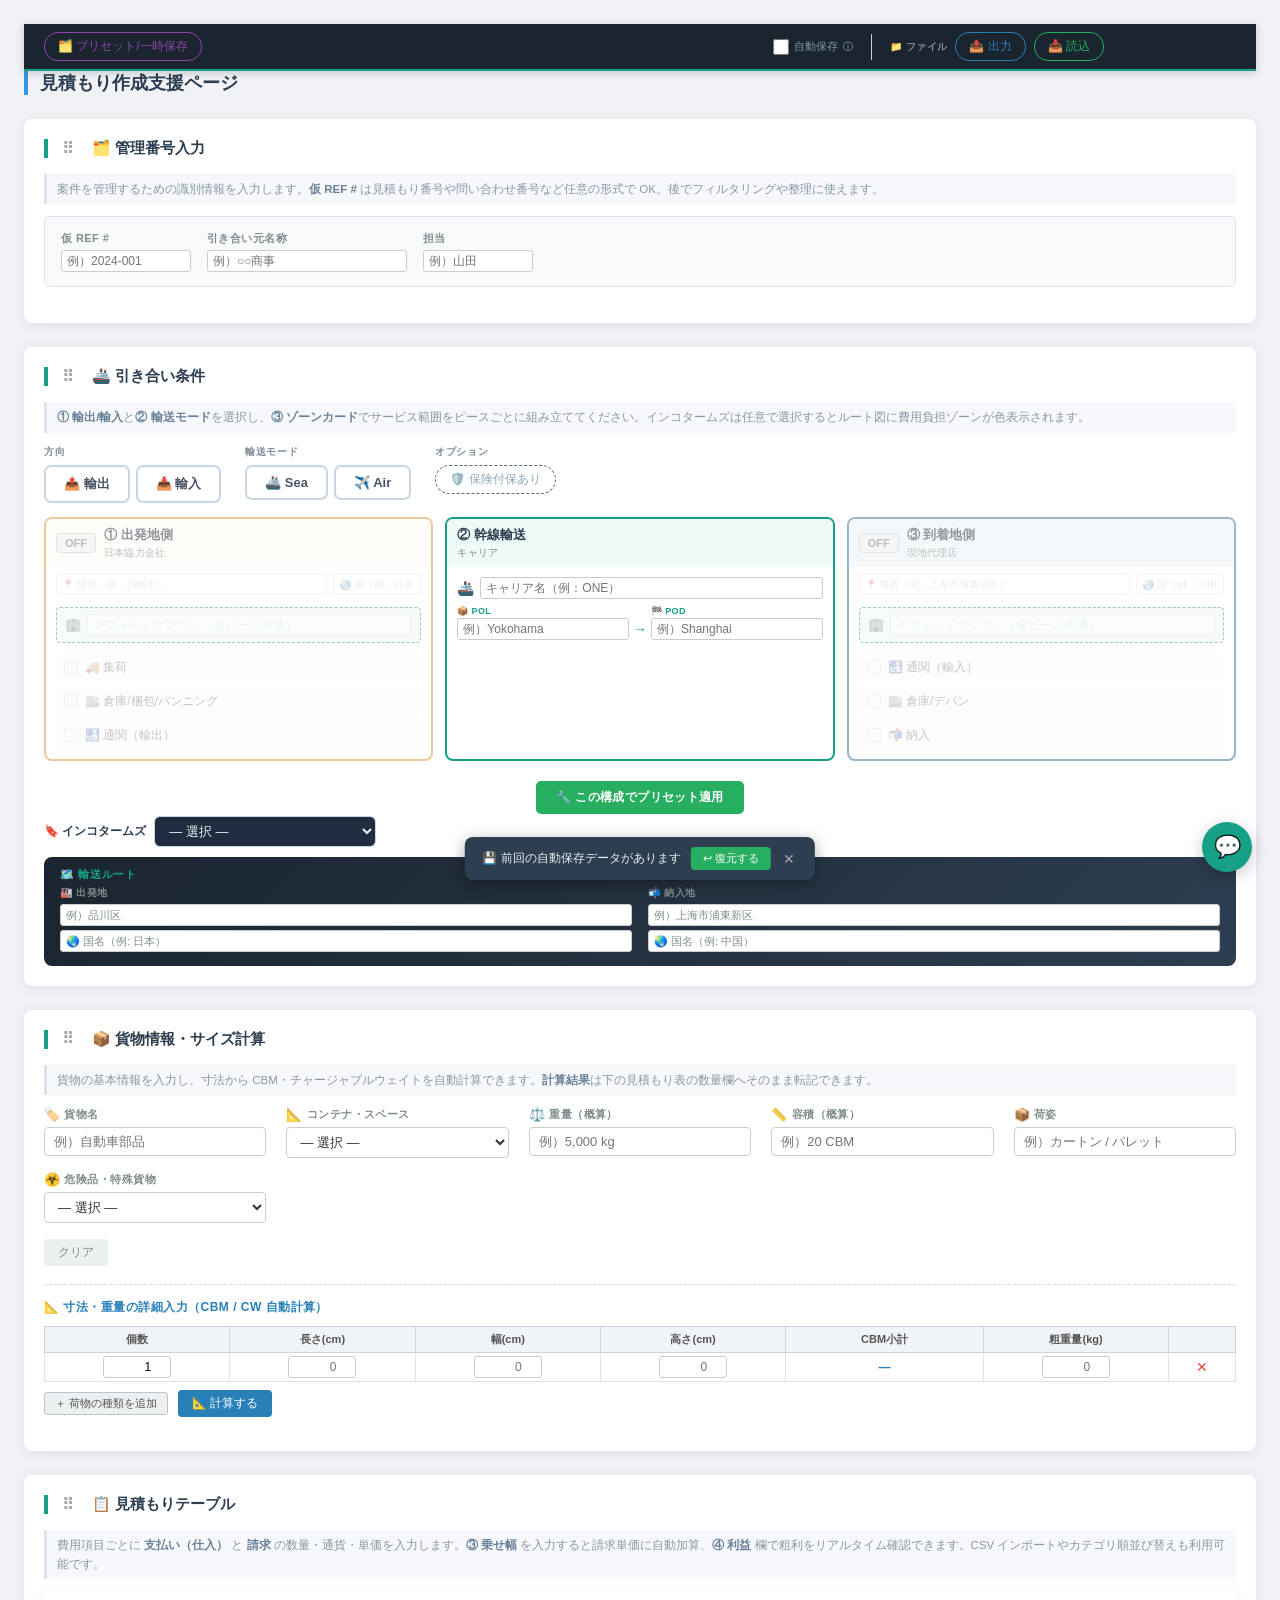
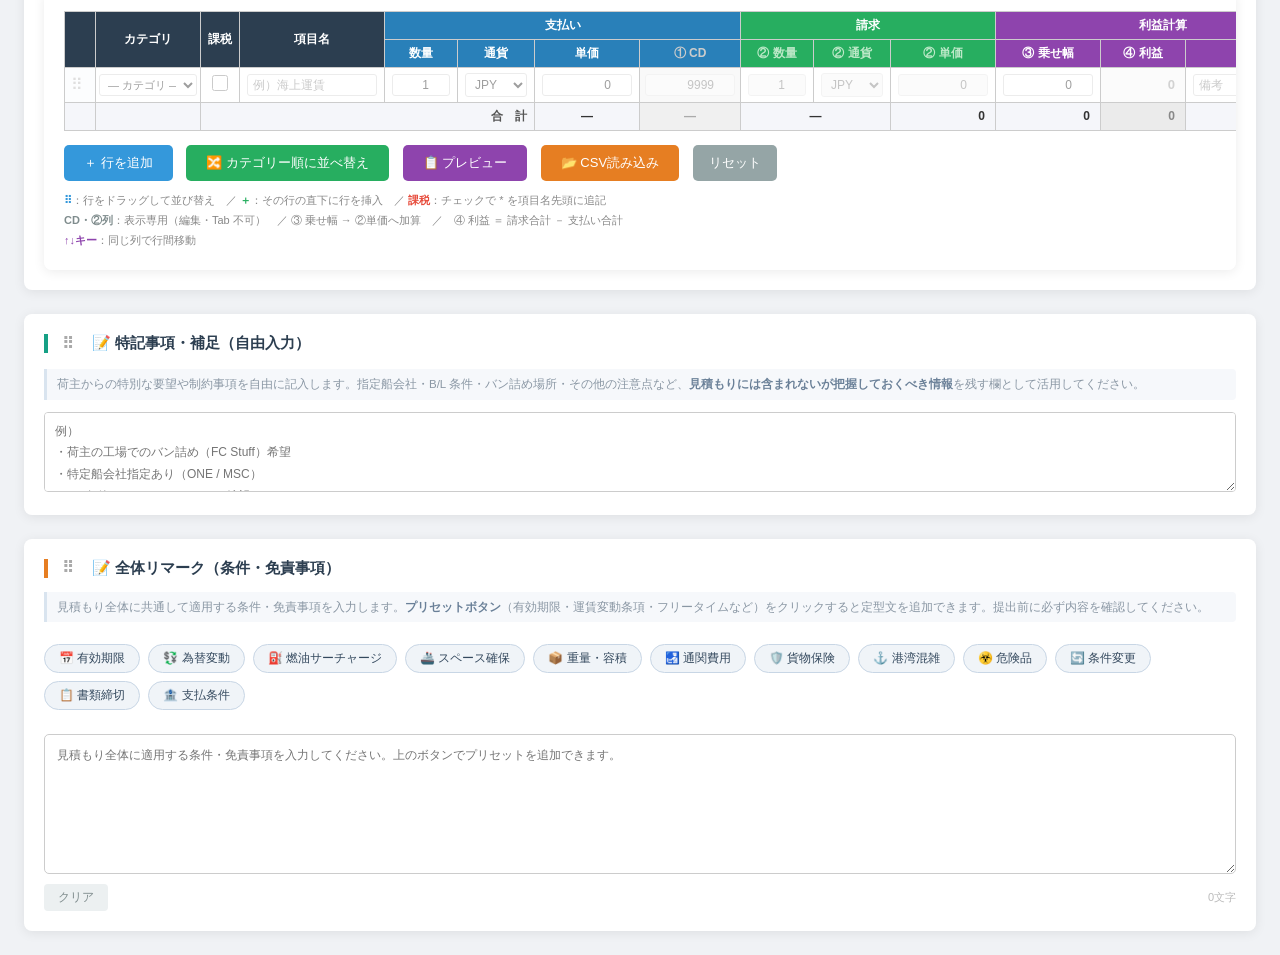
==== commit ef2f1b3a: "Rename index_bak_pre_notion_fb.html to index.html" ====
--- a/index.html
+++ b/index.html
@@ -280,13 +280,10 @@
   border-left: 4px solid #16a085;
   padding-left: 10px;
   margin-bottom: 16px;
-  cursor: pointer;
-  user-select: none;
   display: flex;
   align-items: center;
   gap: 8px;
 }
-.condition-section h2 .toggle-icon { font-size: 12px; color: #aaa; }
 
 .condition-grid {
   display: grid;
@@ -329,400 +326,368 @@
   margin-bottom: -4px;
 }
 
-/* ===== 輸送ルート マイルストーン ===== */
-.route-milestone-wrap {
-  grid-column: 1 / -1;
-  margin-bottom: 4px;
-}
-.route-milestone {
+/* ---- 引き合い条件 最上位バー ---- */
+.cond-primary-bar {
   display: flex;
+  flex-wrap: wrap;
+  gap: 16px 24px;
   align-items: flex-start;
-  padding: 18px 16px 16px;
-  background: #f6fbf9;
-  border: 1.5px solid #cde8e1;
-  border-radius: 10px;
-  overflow-x: auto;
-  margin-top: 8px;
-  gap: 0;
-}
-/* ノード（各拠点） */
-.route-node {
+  margin-bottom: 14px;
+}
+.cond-prim-group {
   display: flex;
   flex-direction: column;
-  align-items: center;
   gap: 6px;
-  flex-shrink: 0;
-  min-width: 108px;
-}
-.route-node-badge {
-  width: 48px; height: 48px;
-  border-radius: 50%;
-  display: flex; align-items: center; justify-content: center;
-  font-size: 22px;
-  background: #e8f6f2;
-  border: 2.5px solid #16a085;
-  box-shadow: 0 2px 8px rgba(22,160,133,.18);
-  flex-shrink: 0;
-}
-.rn-badge-port {
-  background: #e8f0f8;
-  border-color: #2980b9;
-  box-shadow: 0 2px 8px rgba(41,128,185,.18);
-}
-.rn-badge-dest {
-  background: #fef5e8;
-  border-color: #e67e22;
-  box-shadow: 0 2px 8px rgba(230,126,34,.18);
-}
-.route-node-name {
-  font-size: 11px;
+}
+.cond-prim-label {
+  font-size: 10px;
   font-weight: 700;
-  color: #2c3e50;
-  text-align: center;
-  line-height: 1.2;
-}
-.route-node-sub {
-  font-size: 9px;
-  color: #95a5a6;
+  color: #7f8c9a;
   letter-spacing: .06em;
   text-transform: uppercase;
-  margin-top: -4px;
+}
+.cond-prim-btns {
+  display: flex;
+  gap: 6px;
+  flex-wrap: wrap;
+}
+.cond-prim-btn {
+  padding: 8px 18px;
+  border-radius: 7px;
+  border: 2px solid #c8d6e5;
+  background: #fff;
+  color: #4a5568;
+  font-size: 13px;
   font-weight: 600;
-}
-.route-input {
-  width: 96px;
-  border: 1px solid #c8d6d2;
-  border-radius: 5px;
-  padding: 5px 6px;
+  cursor: pointer;
+  font-family: inherit;
+  transition: border-color .15s, background .15s, color .15s;
+  white-space: nowrap;
+}
+.cond-prim-btn:hover {
+  border-color: #16a085;
+  color: #16a085;
+}
+.cond-prim-btn.active {
+  border-color: #16a085;
+  background: #16a085;
+  color: #fff;
+}
+
+/* ノード非表示（✕）ボタン */
+.node-hide-btn {
+  position: absolute;
+  top: 5px;
+  right: 6px;
+  background: none;
+  border: 1px solid transparent;
+  color: #ccc;
   font-size: 11px;
+  line-height: 1;
+  cursor: pointer;
+  padding: 2px 5px;
+  border-radius: 4px;
   font-family: inherit;
-  text-align: center;
-  outline: none;
-  background: #fff;
-  color: #2c3e50;
-  transition: border-color .15s, box-shadow .15s;
-}
-.route-input:focus {
-  border-color: #16a085;
-  box-shadow: 0 0 0 2px rgba(22,160,133,.15);
-}
-.route-input::placeholder { color: #bdc3c7; font-size: 10px; }
-/* コネクター（区間矢印） */
-.route-connector {
-  flex: 1;
-  min-width: 28px;
-  max-width: 70px;
+  transition: background .12s, color .12s, border-color .12s;
+  z-index: 1;
+}
+.node-hide-btn:hover {
+  background: #fdecea;
+  border-color: #e74c3c;
+  color: #e74c3c;
+}
+
+/* 通関ノードのバッジ色 */
+
+/* ========== ゾーンビルダー ========== */
+/* ===== 輸送ルート シンプルフォーム ===== */
+.route-simple-form {
+  padding: 10px 16px 14px;
+  background: linear-gradient(135deg, #1a252f 0%, #2c3e50 100%);
+  border-radius: 8px;
+  margin-top: 8px;
+}
+.route-simple-grid {
+  display: flex;
+  gap: 16px;
+  flex-wrap: wrap;
+  margin-top: 8px;
+}
+.rsf-field {
   display: flex;
   flex-direction: column;
-  align-items: center;
-  padding-top: 22px;   /* バッジ中心に揃える */
   gap: 4px;
-  flex-shrink: 1;
-}
-.route-conn-track {
-  width: 100%;
-  height: 3px;
-  background: #bdc3c7;
-  border-radius: 2px;
-  position: relative;
-}
-.route-conn-track::after {
-  content: '';
-  position: absolute;
-  right: -6px; top: -4px;
-  border-top: 5.5px solid transparent;
-  border-bottom: 5.5px solid transparent;
-  border-left: 8px solid #bdc3c7;
-}
-.route-conn-icon {
-  font-size: 13px;
-  line-height: 1;
-  margin-top: 2px;
-}
-/* 主要区間（港間：海上/航空）─ 太く色付け */
-.route-conn-main .route-conn-track {
-  height: 4px;
-  background: linear-gradient(90deg, #2980b9 0%, #16a085 100%);
-}
-.route-conn-main .route-conn-track::after { border-left-color: #16a085; }
-.route-conn-main .route-conn-icon { font-size: 18px; }
-/* ─── ルートレイアウト切り替えボタン ─── */
-.route-milestone-header {
-  display: flex;
-  align-items: center;
-  justify-content: space-between;
-  margin-bottom: 10px;
-}
-.route-layout-toggle {
-  font-size: 11px;
-  padding: 3px 11px;
-  border: 1px solid #16a085;
-  border-radius: 12px;
-  background: transparent;
-  color: #16a085;
-  cursor: pointer;
-  font-family: inherit;
-  transition: all .15s;
-  white-space: nowrap;
-}
-.route-layout-toggle:hover,
-.route-layout-toggle.active {
-  background: #16a085;
-  color: #fff;
-}
-
-/* ─── 縦レイアウト ─── */
-.route-milestone.vertical {
-  flex-direction: column;
-  align-items: stretch;
-  overflow-x: visible;
-  gap: 0;
-  padding: 14px 16px;
-}
-
-/* 縦：ノードをグリッドカードに */
-.route-milestone.vertical .route-node {
-  display: grid;
-  grid-template-columns: 52px 88px 1fr;
-  grid-template-rows: auto auto;
-  column-gap: 12px;
-  row-gap: 3px;
-  align-items: center;
-  min-width: unset;
-  background: #fff;
-  border: 1px solid #d5e8e2;
-  border-radius: 8px;
-  padding: 10px 14px;
-}
-.route-milestone.vertical .route-node-badge {
-  grid-column: 1;
-  grid-row: 1 / 3;
-  align-self: center;
-  justify-self: center;
-}
-.route-milestone.vertical .route-node-name {
-  grid-column: 2;
-  grid-row: 1;
-  text-align: left;
-  font-size: 12px;
-}
-.route-milestone.vertical .route-node-sub {
-  grid-column: 2;
-  grid-row: 2;
-  text-align: left;
-  margin-top: 0;
-}
-/* 入力欄1つ目 */
-.route-milestone.vertical .route-input:not(.route-input-country):not(.route-input-wh-type) {
-  grid-column: 3;
-  grid-row: 1;
-  width: 100%;
-  max-width: none;
-  text-align: left;
-}
-/* 入力欄2つ目（国名・作業種別） */
-.route-milestone.vertical .route-input-country,
-.route-milestone.vertical .route-input-wh-type {
-  grid-column: 3;
-  grid-row: 2;
-  width: 100%;
-  max-width: none;
-  text-align: left;
-}
-
-/* 縦：コネクターを縦線に */
-.route-milestone.vertical .route-connector {
-  flex-direction: row;
-  align-items: center;
-  padding: 0 0 0 39px;   /* バッジ中心に揃える: 16px(wrap padding)+14px(card padding)+24px(badge半径)−15px */
-  min-width: unset;
-  max-width: unset;
-  flex: none;
-  height: 44px;
-  gap: 10px;
-}
-.route-milestone.vertical .route-conn-track {
-  width: 3px;
-  height: 100%;
-  background: #bdc3c7;
-  border-radius: 2px;
-  position: relative;
-  flex-shrink: 0;
-}
-/* 横レイアウトの右向き矢印を上書き → 下向きに */
-.route-milestone.vertical .route-conn-track::after {
-  border-top: 8px solid #bdc3c7;
-  border-left: 5.5px solid transparent;
-  border-right: 5.5px solid transparent;
-  border-bottom: none;
-  top: auto;
-  bottom: -6px;
-  right: auto;
-  left: -4px;
-}
-.route-milestone.vertical .route-conn-icon {
-  margin-top: 0;
-  font-size: 14px;
-}
-.route-milestone.vertical .route-conn-carrier {
-  margin-top: 0;
-  max-width: 130px;
-  text-align: left;
-}
-/* 縦：メイン区間（太め・グラデーション） */
-.route-milestone.vertical .route-conn-main .route-conn-track {
-  width: 4px;
-  height: 100%;
-  background: linear-gradient(180deg, #2980b9 0%, #16a085 100%);
-}
-.route-milestone.vertical .route-conn-main .route-conn-track::after {
-  border-top-color: #16a085;
-}
-.route-milestone.vertical .route-conn-main .route-conn-icon { font-size: 18px; }
-
-/* ─── インコタームズ責任ゾーン（縦レイアウト） ─── */
-/* 売り手責任ノード */
-.route-milestone.vertical .route-node.rn-seller {
-  border-left: 4px solid #16a085;
-  background: linear-gradient(to right, #e8f8f5 0%, #fff 30%);
-}
-/* 責任移転ポイント */
-.route-milestone.vertical .route-node.rn-transfer {
-  border-left: 4px solid #e67e22;
-  background: linear-gradient(to right, #fef5e7 0%, #fff 30%);
-  position: relative;
-}
-/* 買い手責任ノード */
-.route-milestone.vertical .route-node.rn-buyer {
-  border-left: 4px solid #2980b9;
-  background: linear-gradient(to right, #ebf5fb 0%, #fff 30%);
-}
-/* 保険区間ノード（dottedアクセント） */
-.route-milestone.vertical .route-node.rn-insured {
-  outline: 2px dashed #2471a3;
-  outline-offset: -2px;
-}
-/* 横レイアウト用責任ゾーン（上ボーダー） */
-.route-milestone:not(.vertical) .route-node.rn-seller { border-top: 3px solid #16a085; }
-.route-milestone:not(.vertical) .route-node.rn-transfer { border-top: 3px solid #e67e22; }
-.route-milestone:not(.vertical) .route-node.rn-buyer   { border-top: 3px solid #2980b9; }
-.route-milestone:not(.vertical) .route-node.rn-insured { outline: 2px dashed #2471a3; outline-offset: -2px; }
-
-/* インコタームズ情報バー */
-.incoterms-info-bar {
-  display: none;
-  gap: 6px;
-  flex-wrap: wrap;
-  align-items: center;
-  background: #f8f9fb;
-  border: 1px solid #d5e8e2;
-  border-radius: 6px;
-  padding: 7px 12px;
-  margin-bottom: 8px;
-  font-size: 11px;
-}
-.incoterms-info-bar.visible { display: flex; }
-.inc-badge {
-  display: inline-flex; align-items: center; gap: 4px;
-  background: #1a5276; color: #fff; font-weight: 700;
-  padding: 2px 10px; border-radius: 10px; font-size: 12px;
-  letter-spacing: .04em;
-}
-.inc-zone-seller { color: #16a085; font-weight: 600; }
-.inc-zone-buyer  { color: #2980b9; font-weight: 600; }
-.inc-transfer    { color: #e67e22; font-weight: 600; }
-.inc-insurance   { color: #2471a3; font-weight: 600; }
-.inc-sep { color: #bdc3c7; }
-.inc-legend { display: flex; gap: 8px; flex-wrap: wrap; margin-left: 4px; }
-.inc-legend-item { display: flex; align-items: center; gap: 3px; font-size: 10px; color: #666; }
-.inc-legend-item::before { content: ''; display: inline-block; width: 10px; height: 3px; border-radius: 2px; }
-.inc-legend-item.seller::before { background: #16a085; }
-.inc-legend-item.transfer::before { background: #e67e22; }
-.inc-legend-item.buyer::before { background: #2980b9; }
-.inc-legend-item.insured::before { border: 1.5px dashed #2471a3; height: 0; }
-
-/* 保険区間表示バー */
-.insurance-info-bar {
-  display: none;
-  align-items: center;
-  gap: 8px;
-  background: #eaf4fb;
-  border: 1px dashed #2471a3;
-  border-radius: 6px;
-  padding: 6px 12px;
-  margin-bottom: 8px;
-  font-size: 11px;
-  color: #1a5276;
-}
-.insurance-info-bar.visible { display: flex; }
-.ins-label { font-weight: 700; }
-.ins-range { color: #2980b9; font-weight: 600; }
-
-/* 国名フィールド（起点・終点） */
-.route-input-country {
-  background: #f0f9f6;
-  border-color: #a8d5c8;
-  font-size: 10px;
-  padding: 3px 6px;
-  color: #2c7a6a;
-}
-.route-input-country:focus { border-color: #16a085; box-shadow: 0 0 0 2px rgba(22,160,133,.12); }
-.route-input-country::placeholder { color: #90c4b8; font-size: 9px; }
-/* 運送人フィールド（コネクター内） */
-.route-conn-carrier {
-  width: 100%;
-  max-width: 80px;
-  border: 1px solid #d0d7de;
-  border-radius: 4px;
-  padding: 3px 5px;
-  font-size: 10px;
-  font-family: inherit;
-  text-align: center;
-  outline: none;
-  background: #fff;
-  color: #2c3e50;
-  margin-top: 3px;
-  transition: border-color .15s;
-}
-.route-conn-carrier:focus { border-color: #16a085; box-shadow: 0 0 0 2px rgba(22,160,133,.12); }
-.route-conn-carrier::placeholder { color: #bdc3c7; font-size: 8.5px; }
-/* 倉庫ノードバッジ */
-.rn-badge-wh {
-  background: #fef9e7;
-  border-color: #f39c12;
-  box-shadow: 0 2px 8px rgba(243,156,18,.18);
-}
-/* 倉庫作業種別セレクト */
-.route-input-wh-type {
-  width: 96px;
-  border: 1px solid #f5cba7;
-  border-radius: 5px;
-  padding: 4px 5px;
-  font-size: 10px;
-  font-family: inherit;
-  outline: none;
-  background: #fff;
-  color: #2c3e50;
-  text-align: center;
-  cursor: pointer;
-}
-.route-input-wh-type:focus { border-color: #f39c12; box-shadow: 0 0 0 2px rgba(243,156,18,.15); }
-
-/* ===== 作業範囲セレクター ===== */
-.scope-selector-wrap {
-  background: linear-gradient(135deg, #1a252f 0%, #2c3e50 100%);
-  border-radius: 8px;
-  padding: 14px 18px 12px;
-  margin-bottom: 18px;
-}
-.scope-selector-title {
+  flex: 1;
+  min-width: 200px;
+}
+.rsf-label {
   font-size: 10px;
   font-weight: 700;
   color: #7f8c8d;
   text-transform: uppercase;
-  letter-spacing: .08em;
-  margin-bottom: 9px;
-}
+  letter-spacing: .06em;
+}
+.rsf-input {
+  width: 100%;
+  box-sizing: border-box;
+  padding: 6px 9px;
+  border: 1px solid #3d5166;
+  border-radius: 5px;
+  background: #253545;
+  color: #ecf0f1;
+  font-size: 12px;
+  font-family: inherit;
+  outline: none;
+  transition: border-color .15s;
+}
+.rsf-input:focus { border-color: #16a085; }
+.rsf-input::placeholder { color: #7f8c8d; font-size: 11px; }
+.rsf-country {
+  font-size: 11px;
+}
+
+.zone-builder {
+  display: flex;
+  gap: 12px;
+  margin: 14px 0 10px;
+  flex-wrap: wrap;
+  align-items: stretch;
+}
+.zone-card {
+  flex: 1;
+  min-width: 160px;
+  border: 2px solid #dde3ea;
+  border-radius: 8px;
+  overflow: hidden;
+  transition: opacity .2s, filter .2s;
+}
+.zone-card.zone-origin { border-color: #f39c12; }
+.zone-card.zone-main   { border-color: #16a085; }
+.zone-card.zone-dest   { border-color: #2980b9; }
+.zone-card.zone-off    { opacity: .55; filter: grayscale(.4); }
+
+.zone-card-header {
+  display: flex;
+  align-items: center;
+  gap: 8px;
+  padding: 7px 10px;
+  background: #f8f9fb;
+}
+.zone-card.zone-origin .zone-card-header { background: #fef9f0; }
+.zone-card.zone-main   .zone-card-header { background: #edfaf7; }
+.zone-card.zone-dest   .zone-card-header { background: #eaf4fb; }
+
+.zone-card-title {
+  display: flex;
+  flex-direction: column;
+  gap: 2px;
+}
+.zone-num   { font-weight: 700; font-size: 13px; color: #2c3e50; }
+.zone-subcon{ font-size: 10px; color: #7f8c8d; letter-spacing: .02em; }
+
+.zone-toggle-btn {
+  font-size: 11px;
+  font-weight: 700;
+  padding: 3px 8px;
+  border-radius: 4px;
+  border: 1px solid #ccc;
+  cursor: pointer;
+  background: #eee;
+  color: #888;
+  flex-shrink: 0;
+  transition: background .15s, color .15s;
+}
+.zone-toggle-btn.on {
+  background: #27ae60;
+  border-color: #27ae60;
+  color: #fff;
+}
+.zone-pieces {
+  padding: 8px 10px;
+  display: flex;
+  flex-direction: column;
+  gap: 5px;
+  min-height: 80px;
+}
+.piece-item {
+  display: flex;
+  align-items: center;
+  gap: 7px;
+  font-size: 12px;
+  cursor: pointer;
+  padding: 5px 8px;
+  border-radius: 4px;
+  background: #f8f9fb;
+  user-select: none;
+  transition: background .12s;
+}
+.piece-item:hover { background: #ecf0f1; }
+.piece-item input[type=checkbox] {
+  width: 14px; height: 14px; flex-shrink: 0;
+  accent-color: #27ae60; cursor: pointer;
+}
+.piece-item input[type=checkbox]:disabled { cursor: not-allowed; }
+.piece-item:has(input:disabled) { opacity: .5; cursor: not-allowed; }
+
+/* ── ピース行（チェックボックス＋サブコン入力）── */
+.piece-row { display: flex; flex-direction: column; margin-bottom: 2px; }
+.piece-subcon-area {
+  display: none;
+  flex-direction: column;
+  gap: 4px;
+  padding: 3px 8px 5px 28px;
+  background: #f0f8f0;
+  border-left: 2px solid #27ae60;
+  border-radius: 0 0 4px 4px;
+  margin-top: -3px;
+}
+.sc-entry { display: flex; align-items: center; gap: 4px; }
+.sc-input {
+  flex: 1; font-size: 11px; padding: 3px 7px;
+  border: 1px solid #b2dfdb; border-radius: 4px;
+  background: #fff; min-width: 0; color: #2c3e50;
+}
+.sc-input:focus { outline: none; border-color: #27ae60; }
+.sc-add-btn, .sc-del-btn {
+  font-size: 14px; line-height: 1; width: 22px; height: 22px;
+  border: none; border-radius: 4px; cursor: pointer;
+  display: flex; align-items: center; justify-content: center;
+  flex-shrink: 0;
+}
+.sc-add-btn { background: #d5f5e3; color: #1e8449; }
+.sc-del-btn { background: #fdecea; color: #c0392b; }
+.sc-add-btn:hover { background: #a9dfbf; }
+.sc-del-btn:hover { background: #f5b7b1; }
+.zone-off .piece-subcon-area { display: none !important; }
+
+/* ── ゾーンデフォルトサブコン入力 ── */
+.zone-default-sc {
+  display: flex; align-items: center; gap: 6px;
+  padding: 6px 8px; margin-bottom: 6px;
+  background: #eaf9f1; border-radius: 4px;
+  border: 1px dashed #27ae60;
+}
+.z-ds-label { font-size: 13px; flex-shrink: 0; }
+.zone-default-input {
+  flex: 1; font-size: 11px; padding: 4px 8px;
+  border: 1px solid #27ae60; border-radius: 4px; min-width: 0;
+  color: #1e8449; font-weight: 600;
+}
+.zone-default-input::placeholder { color: #a9dfbf; font-weight: 400; }
+.zone-off .zone-default-input   { opacity: .45; pointer-events: none; }
+.zone-addr-row {
+  padding: 6px 10px 4px;
+  display: flex;
+  gap: 6px;
+}
+.zone-addr-input {
+  flex: 1;
+  padding: 5px 8px;
+  border: 1px solid #d5dce8;
+  border-radius: 4px;
+  font-size: 11px;
+  background: #f4f6f9;
+  color: #2c3e50;
+  font-family: inherit;
+  outline: none;
+  transition: border-color .15s, background .15s;
+}
+.zone-addr-input:not(:disabled) { background: #fff; border-color: #bdc3c7; }
+.zone-addr-input:not(:disabled):focus { border-color: #16a085; }
+.zone-addr-input::placeholder { color: #aaa; font-size: 10px; }
+.zone-addr-input:disabled { opacity: .4; cursor: not-allowed; }
+.zone-addr-country { max-width: 88px; }
+.w-subcon  { width: 90px; font-size: 11px; }
+.zone-preset-bar { padding: 10px 0 2px; text-align: center; }
+.btn-zone-preset { background: #27ae60; color: #fff; border: none; padding: 8px 20px; border-radius: 5px; font-size: 12px; font-weight: 600; cursor: pointer; font-family: inherit; transition: background .15s; letter-spacing: .03em; }
+.btn-zone-preset:hover { background: #219a52; }
+.btn-zone-preset:active { background: #1a7d41; }
+
+
+/* ── Zone② 幹線輸送入力 ── */
+.zone2-inputs { padding: 10px 10px 8px; }
+.z2-row { display: flex; align-items: center; gap: 6px; margin-bottom: 7px; }
+.z2-label { font-size: 14px; flex-shrink: 0; }
+.z2-pol-pod-row { display: flex; align-items: flex-end; gap: 4px; }
+.z2-port { display: flex; flex-direction: column; gap: 2px; flex: 1; min-width: 0; }
+.z2-port-label { font-size: 9px; font-weight: 700; color: #16a085; letter-spacing: .04em; }
+.z2-input {
+  font-size: 11px; padding: 4px 7px;
+  border: 1px solid #b2dfdb; border-radius: 4px;
+  width: 100%; box-sizing: border-box; color: #2c3e50;
+}
+.z2-input:focus { border-color: #16a085; outline: none; }
+.z2-arrow { color: #16a085; font-weight: bold; font-size: 14px; padding-bottom: 3px; flex-shrink: 0; }
+
+
+.zone-fixed-content {
+  padding: 16px 10px;
+  text-align: center;
+}
+.zone-fixed-route {
+  font-size: 15px;
+  font-weight: 700;
+  color: #16a085;
+  letter-spacing: .06em;
+}
+.zone2-carrier {
+  font-size: 11px;
+  color: #7f8c8d;
+  margin-top: 5px;
+}
+
+
+/* FCL/LCL サブボタン */
+.cond-sub-btns {
+  display: flex;
+  gap: 4px;
+}
+.cond-sub-btn {
+  padding: 4px 12px;
+  border-radius: 5px;
+  border: 1.5px solid #c8d6e5;
+  background: #fff;
+  color: #7f8c9a;
+  font-size: 11px;
+  font-weight: 600;
+  cursor: pointer;
+  font-family: inherit;
+  transition: border-color .15s, background .15s, color .15s;
+}
+.cond-sub-btn.active {
+  border-color: #2471a3;
+  background: #2471a3;
+  color: #fff;
+}
+/* インコタームズ行 */
+.cond-inco-bar {
+  display: flex;
+  align-items: center;
+  flex-wrap: wrap;
+  gap: 8px;
+  margin-bottom: 10px;
+}
+.cond-inco-label {
+  font-size: 12px;
+  font-weight: 600;
+  color: #2c3e50;
+  white-space: nowrap;
+}
+.cond-inco-bar select {
+  padding: 6px 10px;
+  border: 1.5px solid #c8d6e5;
+  border-radius: 6px;
+  font-size: 13px;
+  font-family: inherit;
+  background: #1e2d40;
+  color: #ecf0f1;
+  cursor: pointer;
+  outline: none;
+}
+.cond-inco-bar select:focus { border-color: #16a085; }
+.cond-inco-bar select option { background: #2c3e50; color: #ecf0f1; }
+.cond-inco-bar select optgroup { background: #1a252f; color: #7f8c9a; font-style: normal; }
+
 .scope-btns {
   display: flex;
   flex-wrap: wrap;
@@ -840,15 +805,19 @@
   color: #f39c12;
   font-weight: 700;
 }
+.wh-toggle-btn.ins-on {
+  border-color: #2471a3;
+  border-style: solid;
+  background: rgba(36,113,163,.12);
+  color: #fff;
+  background-color: #2471a3;
+  font-weight: 700;
+}
 .wh-toggle-desc {
   font-size: 10px;
   color: #f39c12;
   font-style: italic;
   min-height: 14px;
-}
-/* フィールド非表示（スコープ外） */
-.scope-hidden {
-  display: none !important;
 }
 
 .cond-free { margin-top: 6px; }
@@ -878,31 +847,34 @@
 .calc-wrapper {
   grid-column: 1 / -1;
   margin-top: 4px;
+  overflow-x: auto;          /* はみ出しを横スクロールで対応 */
+  -webkit-overflow-scrolling: touch;
 }
 .calc-mini-table {
   border-collapse: collapse;
   font-size: 12px;
-  max-width: 720px;
   width: 100%;
+  min-width: 480px;          /* 最低幅を確保してレイアウト崩れを防ぐ */
 }
 .calc-mini-table th {
   background: #f0f4f8;
   border: 1px solid #cdd6de;
-  padding: 4px 8px;
+  padding: 5px 6px;
   font-size: 11px;
   font-weight: 600;
   color: #555;
   text-align: center;
+  white-space: nowrap;
 }
 .calc-mini-table td {
   border: 1px solid #dde3ea;
+  padding: 3px 3px;
+  text-align: center;
+}
+.calc-mini-table input[type="number"] {
+  width: 68px;
+  text-align: right;
   padding: 3px 4px;
-  text-align: center;
-}
-.calc-mini-table input[type="number"] {
-  width: 76px;
-  text-align: right;
-  padding: 3px 5px;
   border: 1px solid #ccc;
   border-radius: 3px;
   font-size: 12px;
@@ -1081,13 +1053,10 @@
   border-left: 4px solid #e67e22;
   padding-left: 10px;
   margin-bottom: 14px;
-  cursor: pointer;
-  user-select: none;
   display: flex;
   align-items: center;
   gap: 8px;
 }
-.remark-section h2 .toggle-icon { font-size: 12px; color: #aaa; }
 
 .remark-presets {
   display: flex;
@@ -1273,6 +1242,38 @@
 .save-btn-load:hover{ background:#2980b9; color:#fff; }
 .save-btn-clear-save{ border-color:#e74c3c; color:#e74c3c; }
 .save-btn-clear-save:hover{ background:#e74c3c; color:#fff; }
+.save-btn-export  { border-color:#2980b9; color:#2980b9; }
+.save-btn-export:hover { background:#2980b9; color:#fff; }
+.save-btn-preset  { border-color:#8e44ad; color:#8e44ad; }
+.save-btn-preset:hover { background:#8e44ad; color:#fff; }
+.save-btn-import { border-color:#27ae60; color:#27ae60; }
+.save-btn-import:hover{ background:#27ae60; color:#fff; }
+/* ---- toolbar 2-section layout ---- */
+.save-toolbar-sep {
+  width: 1px; height: 26px;
+  background: #c0cfe0;
+  margin: 0 10px;
+  align-self: center;
+  flex-shrink: 0;
+}
+.save-toolbar-label {
+  font-size: 10px; font-weight: 700;
+  color: #7f8c9a;
+  letter-spacing: .04em;
+  white-space: nowrap;
+}
+/* ---- mode-hidden: コンテナ欄の輸送モード連動 ---- */
+.mode-hidden,
+[data-mode-hidden="1"] { display: none !important; }
+/* ---- 非表示バッジ（フィールドの代わりに表示） ---- */
+.hidden-badge {
+  display: inline-flex; align-items: center; gap: 4px;
+  font-size: 10px; color: #a0aab4;
+  padding: 2px 6px; border-radius: 4px;
+  background: #f0f4f8;
+  border: 1px dashed #c8d6e5;
+  white-space: nowrap;
+}
 .save-status {
   font-size: 11px;
   color: #16a085;
@@ -1292,6 +1293,51 @@
   margin-left: auto;
 }
 .autosave-label input { cursor: pointer; }
+.autosave-info {
+  font-size: 10px;
+  color: #aab;
+  cursor: help;
+  line-height: 1;
+}
+/* 自動保存復元バナー */
+#autosave-restore-bar {
+  display: none;
+  position: fixed;
+  bottom: 20px;
+  left: 50%;
+  transform: translateX(-50%);
+  background: #2c3e50;
+  color: #ecf0f1;
+  padding: 10px 18px;
+  border-radius: 8px;
+  font-size: 12px;
+  z-index: 4000;
+  box-shadow: 0 4px 16px rgba(0,0,0,.35);
+  display: flex;
+  align-items: center;
+  gap: 10px;
+  white-space: nowrap;
+}
+#autosave-restore-bar.show { display: flex; }
+.autosave-restore-btn {
+  background: #27ae60;
+  color: #fff;
+  border: none;
+  padding: 4px 12px;
+  border-radius: 4px;
+  font-size: 11px;
+  cursor: pointer;
+  font-family: inherit;
+}
+.autosave-restore-btn:hover { background: #219a52; }
+.autosave-restore-close {
+  color: #aaa;
+  cursor: pointer;
+  font-size: 14px;
+  line-height: 1;
+  padding: 0 2px;
+}
+.autosave-restore-close:hover { color: #fff; }
 
 /* ========== ドラッグ並び替え ========== */
 .drag-handle {
@@ -1389,6 +1435,276 @@
   100% { background-color: inherit; }
 }
 .flash-reflect { animation: flash-green 0.9s ease-out; }
+
+/* ========== トースト通知 ========== */
+#toast-container {
+  position: fixed;
+  top: 60px;
+  right: 20px;
+  z-index: 9999;
+  display: flex;
+  flex-direction: column;
+  gap: 8px;
+  pointer-events: none;
+}
+.toast {
+  background: #2c3e50;
+  color: #fff;
+  padding: 10px 18px;
+  border-radius: 8px;
+  font-size: 13px;
+  box-shadow: 0 4px 16px rgba(0,0,0,.28);
+  opacity: 0;
+  transform: translateX(60px);
+  transition: opacity .28s, transform .28s;
+  pointer-events: none;
+  max-width: 300px;
+  line-height: 1.5;
+}
+.toast.visible { opacity: 1; transform: translateX(0); }
+.toast.success { border-left: 4px solid #27ae60; }
+.toast.info    { border-left: 4px solid #3498db; }
+.toast.warning { border-left: 4px solid #e67e22; }
+.toast.error   { border-left: 4px solid #e74c3c; }
+
+/* ========== コマンドパレット ========== */
+#cmdPalette {
+  position: fixed;
+  inset: 0;
+  z-index: 8000;
+  background: rgba(0,0,0,.45);
+  display: none;
+  align-items: flex-start;
+  justify-content: center;
+  padding-top: 80px;
+}
+#cmdPalette.open { display: flex; }
+#cmdPaletteBox {
+  background: #fff;
+  border-radius: 10px;
+  width: min(560px, 92vw);
+  box-shadow: 0 12px 48px rgba(0,0,0,.28);
+  overflow: hidden;
+}
+#cmdInput {
+  width: 100%;
+  border: none;
+  border-bottom: 1px solid #e0e5ec;
+  padding: 14px 18px;
+  font-size: 15px;
+  font-family: inherit;
+  outline: none;
+  color: #2c3e50;
+  background: #f8f9fb;
+}
+#cmdInput::placeholder { color: #bdc3c7; }
+#cmdList { max-height: 340px; overflow-y: auto; padding: 6px 0; }
+.cmd-item {
+  display: flex;
+  align-items: center;
+  gap: 12px;
+  padding: 10px 18px;
+  cursor: pointer;
+  font-size: 13px;
+  color: #2c3e50;
+  transition: background .1s;
+}
+.cmd-item:hover, .cmd-item.active { background: #ebf5fb; }
+.cmd-icon  { font-size: 16px; width: 24px; text-align: center; flex-shrink: 0; }
+.cmd-label { flex: 1; font-weight: 500; }
+.cmd-sub   { font-size: 11px; color: #95a5a6; margin-top: 1px; }
+.cmd-empty { padding: 20px; text-align: center; font-size: 13px; color: #aaa; }
+.cmd-palette-hint {
+  padding: 8px 18px;
+  font-size: 11px;
+  color: #aaa;
+  border-top: 1px solid #f0f4f8;
+  background: #fafafa;
+}
+
+/* ========== プリセット管理 ========== */
+/* ---- スコーププリセットダイアログ ---- */
+.scope-preset-modal {
+  position: fixed;
+  inset: 0;
+  z-index: 7000;
+  background: rgba(0,0,0,.45);
+  display: none;
+  align-items: center;
+  justify-content: center;
+}
+.scope-preset-modal.open { display: flex; }
+.scope-preset-box {
+  background: #fff;
+  border-radius: 12px;
+  padding: 24px 28px 20px;
+  width: min(480px, 94vw);
+  box-shadow: 0 8px 32px rgba(0,0,0,.25);
+}
+.scope-preset-title {
+  font-size: 15px;
+  font-weight: 700;
+  color: #2c3e50;
+  margin-bottom: 6px;
+}
+.scope-preset-desc {
+  font-size: 12px;
+  color: #7f8c8d;
+  margin-bottom: 14px;
+  line-height: 1.6;
+}
+.scope-preset-items {
+  font-size: 11px;
+  color: #555;
+  background: #f8f9fa;
+  border: 1px solid #e0e8f0;
+  border-radius: 6px;
+  padding: 10px 12px;
+  margin-bottom: 16px;
+  line-height: 1.8;
+  max-height: 160px;
+  overflow-y: auto;
+}
+.scope-preset-btns {
+  display: flex;
+  gap: 8px;
+  justify-content: flex-end;
+  flex-wrap: wrap;
+}
+.scope-preset-btn {
+  padding: 8px 18px;
+  border-radius: 6px;
+  border: 1.5px solid;
+  font-size: 13px;
+  font-weight: 600;
+  cursor: pointer;
+  font-family: inherit;
+  transition: background .15s, color .15s;
+}
+.scope-preset-btn-replace {
+  border-color: #e74c3c; color: #e74c3c; background: #fff;
+}
+.scope-preset-btn-replace:hover { background: #e74c3c; color: #fff; }
+.scope-preset-btn-append {
+  border-color: #27ae60; color: #27ae60; background: #fff;
+}
+.scope-preset-btn-append:hover { background: #27ae60; color: #fff; }
+.scope-preset-btn-skip {
+  border-color: #95a5a6; color: #95a5a6; background: #fff;
+}
+.scope-preset-btn-skip:hover { background: #95a5a6; color: #fff; }
+
+.preset-mgr-modal {
+  position: fixed;
+  inset: 0;
+  z-index: 6000;
+  background: rgba(0,0,0,.45);
+  display: none;
+  align-items: center;
+  justify-content: center;
+}
+.preset-mgr-modal.open { display: flex; }
+.preset-mgr-box {
+  background: #fff;
+  border-radius: 10px;
+  padding: 24px 26px 20px;
+  width: min(500px, 94vw);
+  box-shadow: 0 8px 32px rgba(0,0,0,.22);
+}
+.preset-mgr-box h3 { font-size: 15px; color: #2c3e50; margin-bottom: 6px; }
+.preset-mgr-desc { font-size: 12px; color: #7f8c8d; margin-bottom: 14px; line-height: 1.6; }
+.preset-save-row { display: flex; gap: 8px; margin-bottom: 16px; }
+.preset-name-input {
+  flex: 1;
+  border: 1px solid #ccc;
+  border-radius: 5px;
+  padding: 7px 10px;
+  font-size: 13px;
+  font-family: inherit;
+  outline: none;
+}
+.preset-name-input:focus { border-color: #16a085; }
+.btn-preset-save-new {
+  background: #16a085; color: #fff; border: none; border-radius: 5px;
+  padding: 7px 14px; font-size: 12px; cursor: pointer; font-family: inherit;
+  transition: background .15s; white-space: nowrap;
+}
+.btn-preset-save-new:hover { background: #1abc9c; }
+.preset-list-wrap {
+  max-height: 240px;
+  overflow-y: auto;
+  border: 1px solid #e0e5ec;
+  border-radius: 5px;
+  margin-bottom: 14px;
+}
+.preset-list-item {
+  display: flex;
+  align-items: center;
+  gap: 8px;
+  padding: 9px 12px;
+  border-bottom: 1px solid #f0f4f8;
+  font-size: 13px;
+}
+.preset-list-item:last-child { border-bottom: none; }
+.preset-list-name { flex: 1; color: #2c3e50; font-weight: 500; }
+.preset-list-ts   { font-size: 11px; color: #aaa; white-space: nowrap; }
+.btn-preset-load {
+  background: #2980b9; color: #fff; border: none; border-radius: 4px;
+  padding: 4px 10px; font-size: 11px; cursor: pointer; transition: background .15s;
+  white-space: nowrap;
+}
+.btn-preset-load:hover { background: #1a6fa8; }
+.btn-preset-del {
+  background: none; color: #e74c3c; border: none; font-size: 15px;
+  cursor: pointer; padding: 0 4px; line-height: 1;
+}
+.btn-preset-del:hover { color: #c0392b; }
+.preset-empty { padding: 16px; text-align: center; font-size: 13px; color: #aaa; }
+.preset-mgr-footer { display: flex; justify-content: flex-end; }
+.btn-preset-close {
+  background: #ecf0f1; color: #555; border: none; border-radius: 5px;
+  padding: 7px 16px; font-size: 13px; cursor: pointer; font-family: inherit;
+}
+.btn-preset-close:hover { background: #bdc3c7; }
+
+/* ========== 処理済みマーク ========== */
+.done-btn {
+  background: none;
+  border: 1.5px solid #bdc3c7;
+  border-radius: 50%;
+  width: 20px;
+  height: 20px;
+  cursor: pointer;
+  font-size: 11px;
+  color: #bdc3c7;
+  display: inline-flex;
+  align-items: center;
+  justify-content: center;
+  transition: all .15s;
+  padding: 0;
+  line-height: 1;
+  vertical-align: middle;
+  margin-right: 3px;
+}
+.done-btn:hover { border-color: #27ae60; color: #27ae60; }
+.done-btn.done  { border-color: #27ae60; background: #27ae60; color: #fff; }
+tr.row-done td  { opacity: 0.52; }
+
+/* ========== レスポンシブ（Notion埋め込み・狭い画面対応） ========== */
+@media (max-width: 680px) {
+  body { padding: 10px; }
+  .save-toolbar { padding: 6px 10px; gap: 5px; flex-wrap: wrap; }
+  .save-btn     { padding: 4px 9px; font-size: 11px; }
+  h1            { font-size: 15px; }
+  .container    { padding: 10px; overflow-x: auto; }
+  .condition-grid { grid-template-columns: 1fr 1fr; }
+  .scope-btns   { gap: 5px; }
+  .scope-btn    { padding: 5px 10px; font-size: 11px; }
+  #previewBox   { padding: 16px 14px; }
+  .quote-header { flex-direction: column; gap: 8px; }
+  #qf-ref, #qf-customer, #qf-person { width: 100%; }
+  .pv-btns { flex-wrap: wrap; }
+}
 </style>
 
 </head>
@@ -1396,21 +1712,35 @@
 
 <!-- ========== 保存/読み込みツールバー ========== -->
 <div class="save-toolbar" id="saveToolbar">
-  <span class="save-toolbar-title">💾 データ管理</span>
-  <button class="save-btn save-btn-save" onclick="saveData()" title="現在のデータをブラウザに保存">
-    💾 保存
+  <!-- ─ プリセット/一時保存グループ ─ -->
+  <button class="save-btn save-btn-preset"
+          onclick="openPresetMgr()" title="入力パターンや一時保存の管理">
+    🗂️ プリセット/一時保存
   </button>
-  <button class="save-btn save-btn-load" onclick="loadData()" title="保存データを読み込む">
-    📂 読み込み
-  </button>
-  <button class="save-btn save-btn-clear-save" onclick="clearSavedData()" title="保存データを削除">
-    🗑️ 保存削除
-  </button>
-  <span class="save-status" id="saveStatus"></span>
-  <label class="autosave-label">
+  <label class="autosave-label" title="入力・変更から2秒後にブラウザへ自動保存します（同じブラウザ内のみ有効）">
     <input type="checkbox" id="autoSaveChk" onchange="toggleAutoSave(this.checked)" />
     自動保存
+    <span class="autosave-info">ⓘ</span>
   </label>
+  <!-- ─ セクション区切り ─ -->
+  <span class="save-toolbar-sep"></span>
+  <!-- ─ ファイル入出力グループ ─ -->
+  <span class="save-toolbar-label">📁 ファイル</span>
+  <button class="save-btn save-btn-export" onclick="exportToFile()" title="見積データをJSONファイルに出力">
+    📤 出力
+  </button>
+  <button class="save-btn save-btn-import" onclick="document.getElementById('importFileInput').click()" title="JSONファイルから見積データを読み込む">
+    📥 読込
+  </button>
+  <input type="file" id="importFileInput" accept=".json" style="display:none" onchange="importFromFile(event)" />
+  <span class="save-status" id="saveStatus"></span>
+</div>
+
+<!-- ========== 自動保存 復元バナー ========== -->
+<div id="autosave-restore-bar">
+  <span>💾 前回の自動保存データがあります</span>
+  <button class="autosave-restore-btn" onclick="restoreAutoSave()">↩ 復元する</button>
+  <span class="autosave-restore-close" onclick="dismissRestoreBar()" title="閉じる">✕</span>
 </div>
 
 <!-- ========== フィードバックモーダル ========== -->
@@ -1436,14 +1766,53 @@
 <!-- ========== フィードバックFAB ========== -->
 <button class="fb-fab" onclick="openFeedback()" title="フィードバックを送る">💬</button>
 
+
+<!-- ========== トースト通知コンテナ ========== -->
+<div id="toast-container"></div>
+
+<!-- ========== コマンドパレット (Ctrl+K) ========== -->
+<div id="cmdPalette" onclick="if(event.target===this)closeCmdPalette()">
+  <div id="cmdPaletteBox">
+    <input id="cmdInput" type="text"
+      placeholder="🔍 コマンド名・セクション名を入力..."
+      oninput="filterCmd()" onkeydown="cmdKeydown(event)" autocomplete="off" />
+    <div id="cmdList"></div>
+    <div class="cmd-palette-hint">↑↓ で移動　Enter で実行　Esc で閉じる</div>
+  </div>
+</div>
+
+<!-- ========== プリセット管理モーダル ========== -->
+<div class="preset-mgr-modal" id="presetMgrModal"
+     onclick="if(event.target===this)closePresetMgr()">
+  <div class="preset-mgr-box">
+    <h3>🗂️ プリセット/一時保存</h3>
+    <p class="preset-mgr-desc">
+      現在の入力状態を名前付きで保存・呼び出しできます（最大10件）。<br>
+      「輸入案件用」「国内配送用」などテンプレートとして使うほか、<br>
+      「一時保存」のような名前で作業途中のデータを退避させることもできます。
+    </p>
+    <div class="preset-save-row">
+      <input type="text" class="preset-name-input" id="presetNameInput"
+             placeholder="例）輸入案件用・国内配送用" maxlength="30"
+             onkeydown="if(event.key==='Enter')savePreset()" />
+      <button class="btn-preset-save-new" onclick="savePreset()">💾 現在の状態を保存</button>
+    </div>
+    <div class="preset-list-wrap" id="presetListWrap">
+      <div class="preset-empty">保存済みのプリセットはありません</div>
+    </div>
+    <div class="preset-mgr-footer">
+      <button class="btn-preset-close" onclick="closePresetMgr()">閉じる</button>
+    </div>
+  </div>
+</div>
+
 <h1>見積もり作成支援ページ</h1>
 
 <!-- ① 管理番号入力 -->
 <div class="condition-section" id="section-ref" draggable="true">
-  <h2 onclick="toggleSection('refBody','refToggle')">
+  <h2>
     <span class="drag-handle" title="ドラッグして並び替え">⠿</span>
     🗂️ 管理番号入力
-    <span class="toggle-icon" id="refToggle">▼</span>
   </h2>
   <div id="refBody">
     <p class="section-desc">案件を管理するための識別情報を入力します。<b>仮 REF #</b> は見積もり番号や問い合わせ番号など任意の形式で OK。後でフィルタリングや整理に使えます。</p>
@@ -1466,240 +1835,240 @@
 
 <!-- ② 引き合い条件（作業範囲・輸送ルート） -->
 <div class="condition-section" id="section-cond" draggable="true">
-  <h2 onclick="toggleCondBody()">
+  <h2>
     <span class="drag-handle" title="ドラッグして並び替え">⠿</span>
     🚢 引き合い条件
-    <span class="toggle-icon" id="condToggleIcon">▼</span>
   </h2>
   <div id="condBody">
-    <p class="section-desc"><b>作業範囲</b>（輸出・輸入・Door to Door など）を選択すると、不要な項目が自動で非表示になります。<b>インコタームズ</b>を選択すると下のマイルストーンに売主／買主の費用負担区分がカラーで表示されます。<b>倉庫作業・保険付保</b>が必要な場合はオプションボタンをONにしてください。</p>
-
-    <!-- ===== 作業範囲セレクター ===== -->
-    <div class="scope-selector-wrap">
-      <div class="scope-selector-title">📌 作業範囲を選択してください</div>
-      <div class="scope-btns" id="scopeBtns">
-        <button class="scope-btn active" data-scope="all"      onclick="setScope('all')">✏️ 未選択（全項目表示）</button>
-        <button class="scope-btn"        data-scope="domestic" onclick="setScope('domestic')">🏠 国内のみ</button>
-        <button class="scope-btn"        data-scope="export"   onclick="setScope('export')">📤 輸出</button>
-        <button class="scope-btn"        data-scope="import"   onclick="setScope('import')">📥 輸入</button>
-        <button class="scope-btn"        data-scope="dtd"      onclick="setScope('dtd')">🌐 Door to Door</button>
-      </div>
-      <!-- ── オプション（倉庫・保険） ── -->
-      <div class="wh-toggle-wrap">
-        <span class="wh-toggle-label">オプション</span>
-        <button class="wh-toggle-btn" id="whToggleBtn" onclick="toggleWarehouse()">
-          🏬 倉庫作業あり
-        </button>
-        <button class="wh-toggle-btn" id="insToggleBtn" onclick="toggleInsurance()" style="border-color:#2471a3;color:#2471a3;">
-          🛡️ 保険付保あり
-        </button>
-        <span class="wh-toggle-desc" id="whToggleDesc"></span>
-      </div>
-      <!-- ── インコタームズ・輸送モード ── -->
-      <div class="scope-inline-fields">
-        <div class="scope-inline-field">
-          <label>🔖 インコタームズ</label>
-          <select id="cond-incoterms" onchange="updateIncotermsVisual()">
-            <option value="">— 選択 —</option>
-            <optgroup label="任意の場所">
-              <option>EXW（工場渡し）</option>
-              <option>FCA（運送人渡し）</option>
-              <option>CPT（輸送費込み）</option>
-              <option>CIP（輸送費・保険料込み）</option>
-              <option>DAP（仕向地持込渡し）</option>
-              <option>DPU（荷卸込持込渡し）</option>
-              <option>DDP（関税込持込渡し）</option>
-            </optgroup>
-            <optgroup label="海上・内水路専用">
-              <option>FAS（船側渡し）</option>
-              <option>FOB（本船渡し）</option>
-              <option>CFR（運賃込み）</option>
-              <option>CIF（運賃・保険料込み）</option>
-            </optgroup>
-          </select>
-        </div>
-        <div class="scope-inline-field">
-          <label>🚢 輸送モード</label>
-          <select id="cond-mode" onchange="updateRouteModeIcon()">
-            <option value="">— 選択 —</option>
-            <option>海上（FCL）</option>
-            <option>海上（LCL）</option>
-            <option>航空（AIR）</option>
-            <option>海上＋陸上</option>
-            <option>航空＋陸上</option>
-            <option>陸上のみ</option>
-          </select>
+    <p class="section-desc"><b>① 輸出/輸入</b>と<b>② 輸送モード</b>を選択し、<b>③ ゾーンカード</b>でサービス範囲をピースごとに組み立ててください。インコタームズは任意で選択するとルート図に費用負担ゾーンが色表示されます。</p>
+
+    <!-- ===== 最上位セレクター：方向 & 輸送モード ===== -->
+    <div class="cond-primary-bar">
+
+      <!-- 方向 -->
+      <div class="cond-prim-group">
+        <span class="cond-prim-label">方向</span>
+        <div class="cond-prim-btns" id="dirBtns">
+          <button class="cond-prim-btn" data-dir="export" onclick="setDirection('export')">📤 輸出</button>
+          <button class="cond-prim-btn" data-dir="import" onclick="setDirection('import')">📥 輸入</button>
         </div>
       </div>
-      <p class="scope-hint" id="scopeHint">作業範囲を選ぶと、不要な入力欄が自動で非表示になります。</p>
-    </div>
-
-    <!-- ===== 輸送ルート マイルストーン ===== -->
-    <div class="route-milestone-wrap">
-      <div class="route-milestone-header">
-        <div class="cond-section-label">🗺️ 輸送ルート</div>
-        <button class="route-layout-toggle active" id="routeLayoutToggle" onclick="toggleRouteLayout()">↔ 横表示</button>
-      </div>
-      <!-- インコタームズ責任ゾーン情報 -->
-      <div class="incoterms-info-bar" id="incotermInfoBar">
-        <span class="inc-badge" id="incBadge"></span>
-        <span id="incZoneText"></span>
-        <span class="inc-sep">|</span>
-        <span class="inc-legend">
-          <span class="inc-legend-item seller">売り手</span>
-          <span class="inc-legend-item transfer">リスク移転</span>
-          <span class="inc-legend-item buyer">買い手</span>
-        </span>
-        <span id="incInsuranceLegend" style="display:none;" class="inc-legend">
-          <span class="inc-legend-item insured">保険区間</span>
+
+      <!-- 輸送モード -->
+      <div class="cond-prim-group">
+        <span class="cond-prim-label">輸送モード</span>
+        <div class="cond-prim-btns" id="seaAirBtns">
+          <button class="cond-prim-btn" data-transport="sea" onclick="setTransport('sea')">🚢 Sea</button>
+          <button class="cond-prim-btn" data-transport="air" onclick="setTransport('air')">✈️ Air</button>
+        </div>
+        <!-- FCL / LCL（Seaのとき表示） -->
+        <div class="cond-sub-btns" id="fclLclBtns" style="display:none;">
+          <button class="cond-sub-btn active" data-sub="fcl" onclick="setSeaSub('fcl')">FCL</button>
+          <button class="cond-sub-btn"        data-sub="lcl" onclick="setSeaSub('lcl')">LCL</button>
+        </div>
+        <!-- 内部的に保持（既存JS が参照） -->
+        <select id="cond-mode" style="display:none">
+          <option value="">— 選択 —</option>
+          <option>海上（FCL）</option>
+          <option>海上（LCL）</option>
+          <option>航空（AIR）</option>
+          <option>海上＋陸上</option>
+          <option>航空＋陸上</option>
+          <option>陸上のみ</option>
+        </select>
+        <span id="mode-container-hint" style="display:none;font-size:10px;color:#e67e22;margin-top:4px;">
+          📦 LCL/AIR → コンテナ欄を非表示
         </span>
       </div>
-      <!-- 保険区間情報 -->
-      <div class="insurance-info-bar" id="insuranceInfoBar">
-        <span class="ins-label">🛡️ 保険付保</span>
-        <span class="ins-range" id="insuranceRangeText">区間：—</span>
+
+      <!-- オプション -->
+      <div class="cond-prim-group">
+        <span class="cond-prim-label">オプション</span>
+        <div class="cond-prim-btns">
+          <button class="wh-toggle-btn" id="insToggleBtn" onclick="toggleInsurance()">🛡️ 保険付保あり</button>
+        </div>
       </div>
-      <div class="route-milestone vertical" id="routeMilestone">
-
-        <!-- ① 集荷地（起点） -->
-        <div class="route-node" id="rn-origin" data-scope-key="origin">
-          <div class="route-node-badge">🏭</div>
-          <div class="route-node-name">集荷地</div>
-          <div class="route-node-sub">Pickup</div>
-          <input type="text" id="cond-origin"         class="route-input" placeholder="例）品川区" />
-          <input type="text" id="cond-origin-country" class="route-input route-input-country" placeholder="🌏 国名（例: 日本）" />
+
+    </div>
+
+    <!-- ===== ゾーンビルダー ===== -->
+    <div class="zone-builder" id="zoneBuilder">
+
+      <!-- Zone ① 出発地側 -->
+      <div class="zone-card zone-origin zone-off" id="zone1Card">
+        <div class="zone-card-header">
+          <button class="zone-toggle-btn" id="zone1Btn" onclick="toggleZone(1)">OFF</button>
+          <div class="zone-card-title">
+            <span class="zone-num">① 出発地側</span>
+            <span class="zone-subcon" id="zone1Subcon">日本協力会社</span>
+          </div>
         </div>
-
-        <!-- コネクター：国内直行（domestic / warehouse 専用） -->
-        <div class="route-connector scope-hidden" id="conn-direct">
-          <div class="route-conn-track"></div>
-          <div class="route-conn-icon">🚛</div>
-          <input type="text" id="carr-direct" class="route-conn-carrier" placeholder="運送会社" />
+        <div class="zone-addr-row">
+          <input type="text" id="z1Place"   class="zone-addr-input"
+                 placeholder="📍 場所（例：川崎市）" disabled>
+          <input type="text" id="z1Country" class="zone-addr-input zone-addr-country"
+                 placeholder="🌏 国（例：日本）" disabled>
         </div>
-
-        <!-- コネクター：集荷地 → 積み地（または倉庫） -->
-        <div class="route-connector" id="conn-origin-pol">
-          <div class="route-conn-track"></div>
-          <div class="route-conn-icon">🚛</div>
-          <input type="text" id="carr-origin-pol" class="route-conn-carrier" placeholder="運送会社" />
+        <div class="zone-pieces" id="zone1Pieces" oninput="onZonePiecesInput(event,1)">
+          <div class="zone-default-sc">
+            <span class="z-ds-label">🏢</span>
+            <input type="text" class="zone-default-input" id="z1DefaultSc"
+                   placeholder="デフォルトサブコン（全ピース共通）"
+                   disabled oninput="applyDefaultSubcon(1,this.value)">
+          </div>
+          <div class="piece-row">
+            <label class="piece-item"><input type="checkbox" id="piece-pickup" disabled onchange="applyZoneState();onPieceCheck(this,'sc-pickup')"> 🚚 集荷</label>
+            <div class="piece-subcon-area" id="sc-pickup">
+              <div class="sc-entry"><input type="text" class="sc-input" placeholder="サブコン（例：A商事）"><button class="sc-add-btn" type="button" onclick="addScEntry('sc-pickup')">＋</button></div>
+            </div>
+          </div>
+          <div class="piece-row">
+            <label class="piece-item"><input type="checkbox" id="piece-wh-origin" disabled onchange="applyZoneState();onPieceCheck(this,'sc-wh-origin')"> 🏬 倉庫/梱包/バンニング</label>
+            <div class="piece-subcon-area" id="sc-wh-origin">
+              <div class="sc-entry"><input type="text" class="sc-input" placeholder="サブコン（例：B倉庫）"><button class="sc-add-btn" type="button" onclick="addScEntry('sc-wh-origin')">＋</button></div>
+            </div>
+          </div>
+          <div class="piece-row">
+            <label class="piece-item"><input type="checkbox" id="piece-customs-e" disabled onchange="applyZoneState();onPieceCheck(this,'sc-customs-e')"> 🛃 通関（輸出）</label>
+            <div class="piece-subcon-area" id="sc-customs-e">
+              <div class="sc-entry"><input type="text" class="sc-input" placeholder="サブコン（例：C通関）"><button class="sc-add-btn" type="button" onclick="addScEntry('sc-customs-e')">＋</button></div>
+            </div>
+          </div>
         </div>
-
-        <!-- ② 倉庫（出発地側） ─ 倉庫スコープのみ表示 -->
-        <div class="route-node scope-hidden" id="rn-wh-origin">
-          <div class="route-node-badge rn-badge-wh">🏬</div>
-          <div class="route-node-name">倉庫作業</div>
-          <div class="route-node-sub">Origin WH</div>
-          <input type="text"   id="cond-wh-origin"      class="route-input" placeholder="倉庫名・場所" />
-          <select             id="cond-wh-origin-type"  class="route-input-wh-type">
-            <option value="">— 作業種別 —</option>
-            <option>保管</option>
-            <option>バン詰め（Stuffing）</option>
-            <option>仕分・検品</option>
-            <option>ラベル貼付</option>
-            <option>梱包・再梱包</option>
-            <option>その他</option>
-          </select>
+      </div>
+
+      <!-- Zone ② 幹線輸送（固定） -->
+      <div class="zone-card zone-main">
+        <div class="zone-card-header">
+          <div class="zone-card-title">
+            <span class="zone-num">② 幹線輸送</span>
+            <span class="zone-subcon">キャリア</span>
+          </div>
         </div>
-
-        <!-- コネクター：倉庫 → 積み地 -->
-        <div class="route-connector scope-hidden" id="conn-wh-origin-pol">
-          <div class="route-conn-track"></div>
-          <div class="route-conn-icon">🚛</div>
-          <input type="text" id="carr-wh-origin-pol" class="route-conn-carrier" placeholder="運送会社" />
+        <div class="zone2-inputs">
+          <div class="z2-row">
+            <span class="z2-label">🚢</span>
+            <input type="text" id="z2Carrier" class="z2-input"
+                   placeholder="キャリア名（例：ONE）">
+          </div>
+          <div class="z2-pol-pod-row">
+            <div class="z2-port">
+              <span class="z2-port-label">📦 POL</span>
+              <input type="text" id="z2Pol" class="z2-input"
+                     placeholder="例）Yokohama">
+            </div>
+            <span class="z2-arrow">→</span>
+            <div class="z2-port">
+              <span class="z2-port-label">🏁 POD</span>
+              <input type="text" id="z2Pod" class="z2-input"
+                     placeholder="例）Shanghai">
+            </div>
+          </div>
         </div>
-
-        <!-- コネクター：倉庫 → 納入地（warehouse domestic 用） -->
-        <div class="route-connector scope-hidden" id="conn-wh-dest">
-          <div class="route-conn-track"></div>
-          <div class="route-conn-icon">🚛</div>
-          <input type="text" id="carr-wh-dest" class="route-conn-carrier" placeholder="運送会社" />
+      </div>
+
+      <!-- Zone ③ 到着地側 -->
+      <div class="zone-card zone-dest zone-off" id="zone3Card">
+        <div class="zone-card-header">
+          <button class="zone-toggle-btn" id="zone3Btn" onclick="toggleZone(3)">OFF</button>
+          <div class="zone-card-title">
+            <span class="zone-num">③ 到着地側</span>
+            <span class="zone-subcon" id="zone3Subcon">現地代理店</span>
+          </div>
         </div>
-
-        <!-- ③ 積み地 POL -->
-        <div class="route-node" id="rn-pol" data-scope-key="pol">
-          <div class="route-node-badge rn-badge-port">📦</div>
-          <div class="route-node-name">積み地</div>
-          <div class="route-node-sub">POL</div>
-          <input type="text" id="cond-pol" class="route-input" placeholder="例）Yokohama CY" />
+        <div class="zone-addr-row">
+          <input type="text" id="z3Place"   class="zone-addr-input"
+                 placeholder="📍 場所（例：上海市浦東新区）" disabled>
+          <input type="text" id="z3Country" class="zone-addr-input zone-addr-country"
+                 placeholder="🌏 国（例：中国）" disabled>
         </div>
-
-        <!-- コネクター：POL → POD（海上 / 航空メイン区間） -->
-        <div class="route-connector route-conn-main" id="conn-pol-pod">
-          <div class="route-conn-track"></div>
-          <div class="route-conn-icon" id="route-mode-icon">🚢</div>
-          <input type="text" id="carr-pol-pod" class="route-conn-carrier" placeholder="船会社・航空会社" />
+        <div class="zone-pieces" id="zone3Pieces" oninput="onZonePiecesInput(event,3)">
+          <div class="zone-default-sc">
+            <span class="z-ds-label">🏢</span>
+            <input type="text" class="zone-default-input" id="z3DefaultSc"
+                   placeholder="デフォルトサブコン（全ピース共通）"
+                   disabled oninput="applyDefaultSubcon(3,this.value)">
+          </div>
+          <div class="piece-row">
+            <label class="piece-item"><input type="checkbox" id="piece-customs-i" disabled onchange="applyZoneState();onPieceCheck(this,'sc-customs-i')"> 🛃 通関（輸入）</label>
+            <div class="piece-subcon-area" id="sc-customs-i">
+              <div class="sc-entry"><input type="text" class="sc-input" placeholder="サブコン（例：D通関）"><button class="sc-add-btn" type="button" onclick="addScEntry('sc-customs-i')">＋</button></div>
+            </div>
+          </div>
+          <div class="piece-row">
+            <label class="piece-item"><input type="checkbox" id="piece-wh-dest" disabled onchange="applyZoneState();onPieceCheck(this,'sc-wh-dest')"> 🏬 倉庫/デバン</label>
+            <div class="piece-subcon-area" id="sc-wh-dest">
+              <div class="sc-entry"><input type="text" class="sc-input" placeholder="サブコン（例：E倉庫）"><button class="sc-add-btn" type="button" onclick="addScEntry('sc-wh-dest')">＋</button></div>
+            </div>
+          </div>
+          <div class="piece-row">
+            <label class="piece-item"><input type="checkbox" id="piece-deliver" disabled onchange="applyZoneState();onPieceCheck(this,'sc-deliver')"> 📬 納入</label>
+            <div class="piece-subcon-area" id="sc-deliver">
+              <div class="sc-entry"><input type="text" class="sc-input" placeholder="サブコン（例：F運輸）"><button class="sc-add-btn" type="button" onclick="addScEntry('sc-deliver')">＋</button></div>
+            </div>
+          </div>
         </div>
-
-        <!-- ④ 揚げ地 POD -->
-        <div class="route-node" id="rn-pod" data-scope-key="pod">
-          <div class="route-node-badge rn-badge-port">🏁</div>
-          <div class="route-node-name">揚げ地</div>
-          <div class="route-node-sub">POD</div>
-          <input type="text" id="cond-pod" class="route-input" placeholder="例）Shanghai CY" />
+      </div>
+
+    </div>
+
+    <div class="zone-preset-bar">
+      <button class="btn-zone-preset" onclick="applyZoneBasedPreset()">🔧 この構成でプリセット適用</button>
+    </div>
+
+    <!-- インコタームズ -->
+    <div class="cond-inco-bar">
+      <label class="cond-inco-label">🔖 インコタームズ</label>
+      <select id="cond-incoterms">
+        <option value="">— 選択 —</option>
+        <optgroup label="任意の場所">
+          <option>EXW（工場渡し）</option>
+          <option>FCA（運送人渡し）</option>
+          <option>CPT（輸送費込み）</option>
+          <option>CIP（輸送費・保険料込み）</option>
+          <option>DAP（仕向地持込渡し）</option>
+          <option>DPU（荷卸込持込渡し）</option>
+          <option>DDP（関税込持込渡し）</option>
+        </optgroup>
+        <optgroup label="海上・内水路専用" id="inco-sea-group">
+          <option>FAS（船側渡し）</option>
+          <option>FOB（本船渡し）</option>
+          <option>CFR（運賃込み）</option>
+          <option>CIF（運賃・保険料込み）</option>
+        </optgroup>
+      </select>
+    </div>
+
+    <!-- ===== 輸送ルート（シンプル） ===== -->
+    <div class="route-simple-form">
+      <div class="cond-section-label">🗺️ 輸送ルート</div>
+      <div class="route-simple-grid">
+        <div class="rsf-field">
+          <label class="rsf-label">🏭 出発地</label>
+          <input type="text" id="cond-origin" class="rsf-input" placeholder="例）品川区" />
+          <input type="text" id="cond-origin-country" class="rsf-input rsf-country" placeholder="🌏 国名（例: 日本）" />
         </div>
-
-        <!-- コネクター：揚げ地 → 倉庫（到着地側） -->
-        <div class="route-connector scope-hidden" id="conn-pod-wh-dest">
-          <div class="route-conn-track"></div>
-          <div class="route-conn-icon">🚛</div>
-          <input type="text" id="carr-pod-wh" class="route-conn-carrier" placeholder="運送会社" />
+        <div class="rsf-field">
+          <label class="rsf-label">📬 納入地</label>
+          <input type="text" id="cond-dest" class="rsf-input" placeholder="例）上海市浦東新区" />
+          <input type="text" id="cond-dest-country" class="rsf-input rsf-country" placeholder="🌏 国名（例: 中国）" />
         </div>
-
-        <!-- ⑤ 倉庫（到着地側） ─ 倉庫スコープ＋輸入 / D2D などで表示 -->
-        <div class="route-node scope-hidden" id="rn-wh-dest">
-          <div class="route-node-badge rn-badge-wh">🏬</div>
-          <div class="route-node-name">倉庫作業</div>
-          <div class="route-node-sub">Dest WH</div>
-          <input type="text"  id="cond-wh-dest"      class="route-input" placeholder="倉庫名・場所" />
-          <select            id="cond-wh-dest-type"  class="route-input-wh-type">
-            <option value="">— 作業種別 —</option>
-            <option>保管</option>
-            <option>デバン（Devanning）</option>
-            <option>仕分・検品</option>
-            <option>ラベル貼付</option>
-            <option>梱包・再梱包</option>
-            <option>その他</option>
-          </select>
-        </div>
-
-        <!-- コネクター：倉庫（到着） → 納入地 -->
-        <div class="route-connector scope-hidden" id="conn-wh-dest-dest">
-          <div class="route-conn-track"></div>
-          <div class="route-conn-icon">🚛</div>
-          <input type="text" id="carr-wh-dest-dest" class="route-conn-carrier" placeholder="運送会社" />
-        </div>
-
-        <!-- コネクター：揚げ地 → 納入地（直接） -->
-        <div class="route-connector" id="conn-pod-dest">
-          <div class="route-conn-track"></div>
-          <div class="route-conn-icon">🚛</div>
-          <input type="text" id="carr-pod-dest" class="route-conn-carrier" placeholder="運送会社" />
-        </div>
-
-        <!-- ⑥ 納入地（終点） -->
-        <div class="route-node" id="rn-dest" data-scope-key="dest">
-          <div class="route-node-badge rn-badge-dest">📬</div>
-          <div class="route-node-name">納入地</div>
-          <div class="route-node-sub">Delivery</div>
-          <input type="text" id="cond-dest"         class="route-input" placeholder="例）上海市浦東新区" />
-          <input type="text" id="cond-dest-country" class="route-input route-input-country" placeholder="🌏 国名（例: 中国）" />
-        </div>
-
       </div>
     </div>
 
   </div>
 </div>
 
-<!-- ③ 貨物情報入力 -->
+<!-- ③ 貨物情報 ＋ サイズ計算（統合） -->
 <div class="condition-section" id="section-cargo" draggable="true">
-  <h2 onclick="toggleSection('cargoBody','cargoToggle')">
+  <h2>
     <span class="drag-handle" title="ドラッグして並び替え">⠿</span>
-    📦 貨物情報入力
-    <span class="toggle-icon" id="cargoToggle">▼</span>
+    📦 貨物情報・サイズ計算
   </h2>
   <div id="cargoBody">
-    <p class="section-desc">輸送する貨物の基本情報を入力します。<b>コンテナ・スペース</b>は FCL（20'・40'）または LCL（混載）から選択。<b>危険品・特殊貨物</b>がある場合は必ず選択してください（運賃・手続きに影響します）。</p>
+    <p class="section-desc">貨物の基本情報を入力し、寸法から CBM・チャージャブルウェイトを自動計算できます。<b>計算結果</b>は下の見積もり表の数量欄へそのまま転記できます。</p>
+
+    <!-- ─── 基本情報グリッド ─── -->
     <div class="condition-grid">
       <div class="cond-field">
         <label><span class="cond-icon">🏷️</span> 貨物名</label>
@@ -1749,51 +2118,46 @@
     <div class="cond-actions">
       <button class="btn-cond-clear" onclick="clearConditions()">クリア</button>
     </div>
+
+    <!-- ─── 区切り ─── -->
+    <div style="margin: 18px 0 14px; border-top: 1px dashed #d0dce8; padding-top: 14px;">
+      <div style="font-size:12px; font-weight:700; color:#2980b9; margin-bottom:10px; letter-spacing:.04em;">
+        📐 寸法・重量の詳細入力（CBM / CW 自動計算）
+      </div>
+      <div class="calc-wrapper">
+        <table class="calc-mini-table" id="calcTable">
+          <thead>
+            <tr>
+              <th>個数</th>
+              <th>長さ(cm)</th>
+              <th>幅(cm)</th>
+              <th>高さ(cm)</th>
+              <th>CBM小計</th>
+              <th>粗重量(kg)</th>
+              <th></th>
+            </tr>
+          </thead>
+          <tbody id="calcBody"></tbody>
+        </table>
+        <button class="btn-calc-add" onclick="addCalcRow()">＋ 荷物の種類を追加</button>
+        <button class="btn-calc-run" onclick="runCalc()">📐 計算する</button>
+        <div class="calc-results-panel" id="calcResultsPanel">
+          <div class="calc-results-grid" id="calcResultsGrid"></div>
+          <hr class="calc-divider-line">
+          <div class="calc-reflect-title">📋 見積もり行に数量を反映</div>
+          <div id="calcReflectRows"></div>
+        </div>
+      </div>
+    </div>
+
   </div>
 </div>
 
-<!-- ④ サイズ情報詳細入力 -->
-<div class="condition-section" id="section-size" draggable="true">
-  <h2 onclick="toggleSection('sizeBody','sizeToggle')">
-    <span class="drag-handle" title="ドラッグして並び替え">⠿</span>
-    📐 サイズ情報詳細入力
-    <span class="toggle-icon" id="sizeToggle">▼</span>
-  </h2>
-  <div id="sizeBody">
-    <p class="section-desc">梱包ごとに個数・寸法（長×幅×高、cm）・粗重量を入力して <b>📐 計算する</b> を押すと CBM・チャージャブルウェイトを自動計算します。結果を <b>見積もり行に反映</b> ボタンで数量欄へそのまま転記できます。</p>
-    <div class="calc-wrapper">
-      <table class="calc-mini-table" id="calcTable">
-        <thead>
-          <tr>
-            <th>個数</th>
-            <th>長さ(cm)</th>
-            <th>幅(cm)</th>
-            <th>高さ(cm)</th>
-            <th>CBM小計</th>
-            <th>粗重量(kg)</th>
-            <th></th>
-          </tr>
-        </thead>
-        <tbody id="calcBody"></tbody>
-      </table>
-      <button class="btn-calc-add" onclick="addCalcRow()">＋ 荷物の種類を追加</button>
-      <button class="btn-calc-run" onclick="runCalc()">📐 計算する</button>
-      <div class="calc-results-panel" id="calcResultsPanel">
-        <div class="calc-results-grid" id="calcResultsGrid"></div>
-        <hr class="calc-divider-line">
-        <div class="calc-reflect-title">📋 見積もり行に数量を反映</div>
-        <div id="calcReflectRows"></div>
-      </div>
-    </div>
-  </div>
-</div>
-
 <!-- ⑤ 見積もりテーブル -->
 <div class="condition-section" id="section-table" draggable="true">
-  <h2 onclick="toggleSection('tableWrap','tableToggle')">
+  <h2>
     <span class="drag-handle" title="ドラッグして並び替え">⠿</span>
     📋 見積もりテーブル
-    <span class="toggle-icon" id="tableToggle">▼</span>
   </h2>
   <div id="tableWrap">
     <p class="section-desc">費用項目ごとに <b>支払い（仕入）</b> と <b>請求</b> の数量・通貨・単価を入力します。<b>③ 乗せ幅</b> を入力すると請求単価に自動加算、<b>④ 利益</b> 欄で粗利をリアルタイム確認できます。CSV インポートやカテゴリ順並び替えも利用可能です。</p>
@@ -1808,6 +2172,7 @@
             <th colspan="4" class="hd-pay">支払い</th>
             <th colspan="3" class="hd-bill">請求</th>
             <th colspan="3" class="hd-profit">利益計算</th>
+            <th rowspan="2" class="hd-base" style="width:90px;">サブコン</th>
             <th rowspan="2" class="hd-base"></th>
           </tr>
           <tr>
@@ -1834,7 +2199,7 @@
             <td id="tot-billing" style="text-align:right; padding-right:10px; min-width:85px;">—</td>
             <td id="tot-markup"  style="text-align:right; padding-right:10px; min-width:85px;">—</td>
             <td class="profit-cell profit-zero" id="tot-profit">—</td>
-            <td colspan="2"></td>
+            <td colspan="3"></td>
           </tr>
         </tfoot>
       </table>
@@ -1864,10 +2229,9 @@
 
 <!-- ⑥ 特記事項 -->
 <div class="condition-section" id="section-free" draggable="true">
-  <h2 onclick="toggleSection('freeBody','freeToggle')">
+  <h2>
     <span class="drag-handle" title="ドラッグして並び替え">⠿</span>
     📝 特記事項・補足（自由入力）
-    <span class="toggle-icon" id="freeToggle">▼</span>
   </h2>
   <div id="freeBody">
     <p class="section-desc">荷主からの特別な要望や制約事項を自由に記入します。指定船会社・B/L 条件・バン詰め場所・その他の注意点など、<b>見積もりには含まれないが把握しておくべき情報</b>を残す欄として活用してください。</p>
@@ -1879,10 +2243,9 @@
 
 <!-- ⑦ 全体リマーク -->
 <div class="condition-section remark-section" id="section-remark" draggable="true">
-  <h2 onclick="toggleRemarkBody()">
+  <h2>
     <span class="drag-handle" title="ドラッグして並び替え">⠿</span>
     📝 全体リマーク（条件・免責事項）
-    <span class="toggle-icon" id="remarkToggleIcon">▼</span>
   </h2>
   <div id="remarkBody" class="remark-body">
     <p class="section-desc">見積もり全体に共通して適用する条件・免責事項を入力します。<b>プリセットボタン</b>（有効期限・運賃変動条項・フリータイムなど）をクリックすると定型文を追加できます。提出前に必ず内容を確認してください。</p>
@@ -1896,6 +2259,26 @@
 </div>
 
 <!-- プレビューモーダル -->
+<!-- ========== スコーププリセットダイアログ ========== -->
+<div class="scope-preset-modal" id="scopePresetModal">
+  <div class="scope-preset-box">
+    <div class="scope-preset-title" id="scopePresetTitle">📋 プリセットを挿入しますか？</div>
+    <div class="scope-preset-desc" id="scopePresetDesc">
+      この作業範囲に対応した標準見積項目を挿入できます。<br>
+      挿入後に内容を自由に編集できます。
+    </div>
+    <div class="scope-preset-items" id="scopePresetItems"></div>
+    <div class="scope-preset-btns">
+      <button class="scope-preset-btn scope-preset-btn-replace"
+              onclick="applyScopePreset('replace')">🔄 置換（現在の行を全て入れ替え）</button>
+      <button class="scope-preset-btn scope-preset-btn-append"
+              onclick="applyScopePreset('append')">➕ 追加（末尾に追記）</button>
+      <button class="scope-preset-btn scope-preset-btn-skip"
+              onclick="closeScopePresetDlg()">スキップ</button>
+    </div>
+  </div>
+</div>
+
 <div id="previewOverlay" onclick="overlayClick(event)">
   <div id="previewBox">
     <h2>📋 プレビュー（表計算形式）</h2>
@@ -1916,6 +2299,30 @@
   </div>
 </div>
 
+<!-- ===== 行テンプレート ===== -->
+<template id="row-tpl">
+  <td class="handle-cell"><span class="drag-handle" title="ドラッグして並び替え">⠿</span></td>
+  <td class="cat-cell"><select class="w-cat" data-field="cat" data-col="0"></select></td>
+  <td class="tax-cell"><input type="checkbox" data-field="tx" title="課税"></td>
+  <td><input type="text" data-field="nm" class="w-name" placeholder="例）海上運賃" data-col="1" /></td>
+  <td><input type="number" data-field="pq" class="w-qty" min="0" value="1" data-col="2" /></td>
+  <td><select data-field="pc" class="w-cur" data-col="3"></select></td>
+  <td><input type="number" data-field="pp" class="w-price" min="0" value="0" data-col="4" /></td>
+  <td class="cd-cell"><input type="number" data-field="cd" class="w-price display-field" value="9999" tabindex="-1" readonly /></td>
+  <td><input type="number" data-field="bq" class="w-qty display-field" value="1" tabindex="-1" readonly /></td>
+  <td><select data-field="bc" class="w-cur display-field" tabindex="-1"></select></td>
+  <td><input type="number" data-field="bp" class="w-price display-field" value="0" tabindex="-1" readonly data-base="0" /></td>
+  <td><input type="number" data-field="mk" class="w-mkup" value="0" data-col="5" /></td>
+  <td class="profit-cell profit-zero" data-field="pr">0</td>
+  <td><input type="text" data-field="nt" class="w-note" placeholder="備考" data-col="6" /></td>
+  <td><input type="text" data-field="sv" class="w-subcon" placeholder="サブコン名" /></td>
+  <td>
+    <button class="done-btn" data-field="done" title="処理済みにする（再クリックで解除）">✓</button>
+    <button class="btn-del" data-field="del" tabindex="-1">削除</button>
+    <button class="btn-ins" data-field="ins" tabindex="-1">＋</button>
+  </td>
+</template>
+
 <script>
   // ========== 定数 ==========
   const CURRENCIES = ['JPY','USD','EUR','CNY','KRW','SGD','HKD','GBP','AUD','TWD','THB','VND','MYR','IDR'];
@@ -1933,293 +2340,68 @@
   ];
   const CAT_VALUES = CATEGORIES.map(c => c.value);
 
-  // ========== 作業範囲スコープ ==========
-  const SCOPE_CONFIG = {
-    all: {
-      hide: [],
-      warehouse: false,
-      hint: '作業範囲を選ぶと、不要な入力欄が自動で非表示になります。'
-    },
-    domestic: {
-      hide: ['pol', 'pod', 'container'],
-      warehouse: false,
-      hint: '🏠 国内のみ ─ 国内集荷 → 国内納入先。POL / POD・コンテナ欄は非表示です。'
-    },
-    export: {
-      hide: ['dest'],
-      warehouse: false,
-      hint: '📤 輸出 ─ 国内集荷 → 積み港 → 揚げ港（または海外渡し）。納入地欄は非表示です。'
-    },
-    import: {
-      hide: ['origin'],
-      warehouse: false,
-      hint: '📥 輸入 ─ 積み港 → 揚げ港 → 国内納入先。集荷地欄は非表示です。'
-    },
-    dtd: {
-      hide: [],
-      warehouse: false,
-      hint: '🌐 Door to Door ─ 国内集荷 → 海外最終納入先まで全行程。すべての欄が有効です。'
-    },
+  // ---- 各スコープに対応する見積プリセット行 ----
+  // cat: CATEGORIES の value と一致させること
+  const SCOPE_PRESETS = {
+    domestic: [
+      { cat: 'domestic',  name: '国内集荷・陸送費',  note: '集荷先〜倉庫/港' },
+      { cat: 'domestic',  name: '荷役・仕分け費',    note: '積み下ろし・仕分け作業' },
+      { cat: 'domestic',  name: '国内配送費',        note: '倉庫/港〜納入地' },
+      { cat: 'other',     name: 'その他国内費用',    note: '' },
+    ],
+    export: [
+      { cat: 'domestic',  name: '国内集荷・陸送費',  note: '集荷先〜輸出港' },
+      { cat: 'customs',   name: '輸出通関費',        note: '通関手数料・書類作成' },
+      { cat: 'domestic',  name: '港湾諸費用（輸出）', note: 'THC・ドキュメント費等' },
+      { cat: 'ocean',     name: '海上運賃',          note: 'ポート〜ポート' },
+      { cat: 'surcharge', name: 'サーチャージ類',    note: 'BAF/CAF/PSS 等' },
+      { cat: 'overseas',  name: '仕向地費用',        note: 'D/O・目的港荷役等' },
+    ],
+    import: [
+      { cat: 'ocean',     name: '海上運賃',          note: '積み地港〜仕向港' },
+      { cat: 'surcharge', name: 'サーチャージ類',    note: 'BAF/CAF/PSS 等' },
+      { cat: 'overseas',  name: '仕向港費用',        note: 'THC・D/O 等' },
+      { cat: 'customs',   name: '輸入通関費',        note: '通関手数料・書類作成' },
+      { cat: 'domestic',  name: '国内配送費',        note: '港〜納入地' },
+      { cat: 'insurance', name: '海上保険料',        note: '保険条件に応じて' },
+    ],
+    dtd: [
+      { cat: 'domestic',  name: '国内集荷・陸送費',  note: '集荷先〜輸出港' },
+      { cat: 'customs',   name: '輸出通関費',        note: '通関手数料・書類作成' },
+      { cat: 'domestic',  name: '港湾諸費用（輸出）', note: 'THC・ドキュメント費等' },
+      { cat: 'ocean',     name: '海上運賃',          note: 'ポート〜ポート' },
+      { cat: 'surcharge', name: 'サーチャージ類',    note: 'BAF/CAF/PSS 等' },
+      { cat: 'overseas',  name: '仕向地費用',        note: 'D/O・目的港荷役等' },
+      { cat: 'customs',   name: '輸入通関費',        note: '通関手数料・書類作成' },
+      { cat: 'domestic',  name: '国内配送費（着地）', note: '港〜最終納入地' },
+    ],
   };
 
-  let warehouseOn = false;
-
-  function setScope(scope) {
-    // ボタンのアクティブ状態を更新
-    document.querySelectorAll('.scope-btn').forEach(b =>
-      b.classList.toggle('active', b.dataset.scope === scope)
-    );
-    // ヒントを更新
-    const hint = document.getElementById('scopeHint');
-    if (hint) hint.textContent = SCOPE_CONFIG[scope]?.hint ?? '';
-    // フィールドの表示 / 非表示（ノード含む）
-    const hideKeys = new Set(SCOPE_CONFIG[scope]?.hide ?? []);
-    document.querySelectorAll('[data-scope-key]').forEach(el => {
-      el.classList.toggle('scope-hidden', hideKeys.has(el.dataset.scopeKey));
-    });
-    // セクションラベル（data-section-fields 属性付き）の自動表示 / 非表示
-    document.querySelectorAll('[data-section-fields]').forEach(label => {
-      const fields = label.dataset.sectionFields.split(',');
-      const anyVisible = fields.some(k => {
-        const el = document.querySelector(`[data-scope-key="${k}"]`);
-        return el && !el.classList.contains('scope-hidden');
-      });
-      label.classList.toggle('scope-hidden', !anyVisible);
-      const prev = label.previousElementSibling;
-      if (prev && prev.tagName === 'HR') prev.classList.toggle('scope-hidden', !anyVisible);
-    });
-    // ルートコネクターの表示を更新
-    updateRouteConnectors(scope);
-  }
+  // ---- ダイアログが参照するスコープを保持する変数 ----
+  let _presetPendingScope = '';
 
   // ===== 倉庫オプショントグル =====
-  function toggleWarehouse() {
-    warehouseOn = !warehouseOn;
-    const btn  = document.getElementById('whToggleBtn');
-    const desc = document.getElementById('whToggleDesc');
-    btn?.classList.toggle('active', warehouseOn);
-    if (desc) desc.textContent = warehouseOn ? '倉庫ノードをルートに追加中' : '';
-    const scope = document.querySelector('.scope-btn.active')?.dataset.scope || 'all';
-    updateRouteConnectors(scope);
-  }
-
-  // ===== ルートコネクター制御 =====
-  function updateRouteConnectors(scope) {
-    const cfg    = SCOPE_CONFIG[scope] ?? SCOPE_CONFIG['all'];
-    const hidden = new Set(cfg.hide ?? []);
-    const wh     = warehouseOn;
-
-    const sO = !hidden.has('origin');  // 集荷地が見えるか
-    const sL = !hidden.has('pol');     // POL が見えるか
-    const sD = !hidden.has('pod');     // POD が見えるか
-    const sT = !hidden.has('dest');    // 納入地が見えるか
-
-    // ─── 到着地側倉庫：POD が見えて dest も見えるときだけ表示 ───
-    const showWhDest = wh && sD && sT;
-
-    if (wh) {
-      // ── 倉庫ON ──
-
-      // 出発側倉庫ノード：origin が見えるときだけ
-      _sc('rn-wh-origin',     !sO);
-      // 到着側倉庫ノード
-      _sc('rn-wh-dest',       !showWhDest);
-
-      // origin → 倉庫（conn-direct を転用）
-      _sc('conn-direct',      !sO);
-      // 通常の origin → POL は使わない（倉庫経由に変わる）
-      _sc('conn-origin-pol',  true);
-
-      if (sO && sL) {
-        // 出発倉庫 → POL（輸出・D2D・all）
-        _sc('conn-wh-origin-pol', false);
-        _sc('conn-wh-dest',       true);  // 出発倉庫 → dest は不使用
-      } else {
-        // 出発倉庫 → dest 直行（国内）
-        _sc('conn-wh-origin-pol', true);
-        _sc('conn-wh-dest',       !sO || !sT);
-      }
-
-      // POL → POD
-      _sc('conn-pol-pod',     !sL || !sD);
-
-      // POD → 到着倉庫
-      _sc('conn-pod-wh-dest', !showWhDest);
-      // 到着倉庫 → dest
-      _sc('conn-wh-dest-dest',!showWhDest);
-      // POD → dest 直行（到着倉庫がある場合は使わない）
-      _sc('conn-pod-dest',    showWhDest || !sD || !sT);
-
-    } else {
-      // ── 倉庫OFF ──
-      _sc('rn-wh-origin',      true);
-      _sc('rn-wh-dest',        true);
-      _sc('conn-wh-origin-pol',true);
-      _sc('conn-wh-dest',      true);
-      _sc('conn-pod-wh-dest',  true);
-      _sc('conn-wh-dest-dest', true);
-
-      // 直行（domestic）
-      _sc('conn-direct',     !(sO && sT && !sL && !sD));
-      // 集荷地 → POL
-      _sc('conn-origin-pol', !sO || !sL);
-      // POL → POD
-      _sc('conn-pol-pod',    !sL || !sD);
-      // POD → dest
-      _sc('conn-pod-dest',   !sD || !sT);
-    }
-
-    updateRouteModeIcon();
-    updateIncotermsVisual();  // スコープ変更時もインコタームズ表示を更新
-  }
-
-  function _sc(id, hide) {
-    document.getElementById(id)?.classList.toggle('scope-hidden', hide);
-  }
-
-  // ===== 輸送モードアイコン更新 =====
+  // ===== コンテナ表示更新（輸送モードに応じて） =====
   function updateRouteModeIcon() {
     const mode = document.getElementById('cond-mode')?.value || '';
-    let icon = '🚢';
-    if (mode.includes('航空') || mode.includes('AIR')) icon = '✈️';
-    else if (mode.includes('陸上のみ'))                 icon = '🚛';
-    const el = document.getElementById('route-mode-icon');
-    if (el) el.textContent = icon;
-  }
-
-  let routeLayoutVertical = true;  // デフォルト：縦表示
-  function toggleRouteLayout() {
-    routeLayoutVertical = !routeLayoutVertical;
-    const milestone = document.getElementById('routeMilestone');
-    const btn = document.getElementById('routeLayoutToggle');
-    milestone?.classList.toggle('vertical', routeLayoutVertical);
-    if (btn) {
-      btn.textContent = routeLayoutVertical ? '↔ 横表示' : '⇅ 縦表示';
-      btn.classList.toggle('active', routeLayoutVertical);
-    }
-    updateIncotermsVisual();  // レイアウト切替後も再適用
-  }
-
-  // ─── 保険付保 ───────────────────────────────────────
+    const needsContainer = !mode || mode.includes('FCL') || mode.includes('海上＋陸上');
+    const noContainer = !!mode && !needsContainer;
+    document.querySelectorAll('[data-scope-key="container"]').forEach(el => {
+      el.classList.toggle('mode-hidden', noContainer);
+      if (noContainer) el.setAttribute('data-mode-hidden','1');
+      else              el.removeAttribute('data-mode-hidden');
+    });
+    const modeHint = document.getElementById('mode-container-hint');
+    if (modeHint) modeHint.style.display = noContainer ? '' : 'none';
+  }
+
   let insuranceOn = false;
   function toggleInsurance() {
     insuranceOn = !insuranceOn;
     const btn = document.getElementById('insToggleBtn');
-    if (btn) {
-      btn.style.background = insuranceOn ? '#2471a3' : 'transparent';
-      btn.style.color      = insuranceOn ? '#fff'    : '#2471a3';
-    }
-    updateIncotermsVisual();  // 保険区間を再描画
-  }
-
-  // ─── インコタームズ → ノード責任マッピング ────────────
-  // sellerNodes: 売り手責任ノードID配列
-  // transferNode: リスク移転ポイントのノードID
-  // buyerNodes: 買い手責任ノードID配列
-  // autoInsFrom/To: インコタームズ自体に保険義務がある場合の区間
-  const INCOTERMS_ZONES = {
-    'EXW（工場渡し）':           { seller:['rn-origin'],                                        transfer:'rn-origin',  buyer:['rn-pol','rn-pod','rn-dest'], autoIns:null },
-    'FCA（運送人渡し）':         { seller:['rn-origin'],                                        transfer:'rn-pol',     buyer:['rn-pod','rn-dest'],           autoIns:null },
-    'FAS（船側渡し）':           { seller:['rn-origin'],                                        transfer:'rn-pol',     buyer:['rn-pod','rn-dest'],           autoIns:null },
-    'FOB（本船渡し）':           { seller:['rn-origin','rn-pol'],                               transfer:'rn-pol',     buyer:['rn-pod','rn-dest'],           autoIns:null },
-    'CFR（運賃込み）':           { seller:['rn-origin','rn-pol'],                               transfer:'rn-pol',     buyer:['rn-pod','rn-dest'],           autoIns:null },
-    'CIF（運賃・保険料込み）':   { seller:['rn-origin','rn-pol'],                               transfer:'rn-pol',     buyer:['rn-pod','rn-dest'],           autoIns:{from:'rn-pol',to:'rn-pod'} },
-    'CPT（輸送費込み）':         { seller:['rn-origin','rn-pol'],                               transfer:'rn-origin',  buyer:['rn-pod','rn-dest'],           autoIns:null },
-    'CIP（輸送費・保険料込み）': { seller:['rn-origin','rn-pol'],                               transfer:'rn-origin',  buyer:['rn-pod','rn-dest'],           autoIns:{from:'rn-origin',to:'rn-dest'} },
-    'DAP（仕向地持込渡し）':     { seller:['rn-origin','rn-pol','rn-pod'],                      transfer:'rn-dest',    buyer:['rn-dest'],                    autoIns:null },
-    'DPU（荷卸込持込渡し）':     { seller:['rn-origin','rn-pol','rn-pod','rn-dest'],            transfer:'rn-dest',    buyer:[],                             autoIns:null },
-    'DDP（関税込持込渡し）':     { seller:['rn-origin','rn-pol','rn-pod','rn-dest'],            transfer:'rn-dest',    buyer:[],                             autoIns:null },
-  };
-
-  // ノードIDの表示名
-  const NODE_NAMES = {
-    'rn-origin':'集荷地', 'rn-pol':'積み地', 'rn-pod':'揚げ地', 'rn-dest':'納入地',
-    'rn-wh-origin':'倉庫(出発)', 'rn-wh-dest':'倉庫(到着)',
-  };
-
-  function updateIncotermsVisual() {
-    const allNodes = ['rn-origin','rn-wh-origin','rn-pol','rn-pod','rn-wh-dest','rn-dest'];
-    // 全ノードのゾーンクラスをリセット
-    allNodes.forEach(id => {
-      const el = document.getElementById(id);
-      if (el) el.classList.remove('rn-seller','rn-buyer','rn-transfer','rn-insured');
-    });
-
-    const incotermsVal = document.getElementById('cond-incoterms')?.value || '';
-    const zone = INCOTERMS_ZONES[incotermsVal];
-    const infoBar = document.getElementById('incotermInfoBar');
-    const insBar  = document.getElementById('insuranceInfoBar');
-
-    // インコタームズが未選択の場合
-    if (!zone) {
-      if (infoBar) infoBar.classList.remove('visible');
-      if (insBar  && !insuranceOn) insBar.classList.remove('visible');
-      _updateInsuranceBarOnly();
-      return;
-    }
-
-    // ゾーン色付け
-    zone.seller.forEach(id => document.getElementById(id)?.classList.add('rn-seller'));
-    zone.buyer .forEach(id => document.getElementById(id)?.classList.add('rn-buyer'));
-    const trEl = document.getElementById(zone.transfer);
-    if (trEl) {
-      trEl.classList.remove('rn-seller','rn-buyer');
-      trEl.classList.add('rn-transfer');
-    }
-
-    // 保険区間の決定（インコタームズ自動 or 手動付保）
-    let insFrom = null, insTo = null;
-    if (zone.autoIns) { insFrom = zone.autoIns.from; insTo = zone.autoIns.to; }
-    if (insuranceOn)  {
-      // 手動保険はCIF/CIPのautoInsがない場合はデフォルト全区間
-      if (!insFrom) { insFrom = 'rn-origin'; insTo = 'rn-dest'; }
-    }
-    if (insFrom) {
-      // 保険区間内のノードにrn-insuredを付与
-      let inZone = false;
-      allNodes.forEach(id => {
-        if (id === insFrom) inZone = true;
-        if (inZone) document.getElementById(id)?.classList.add('rn-insured');
-        if (id === insTo)   inZone = false;
-      });
-    }
-
-    // インコタームズ情報バー表示
-    const transferName = NODE_NAMES[zone.transfer] || zone.transfer;
-    const sellerLabel  = zone.seller.map(id => NODE_NAMES[id]).filter(Boolean).join('→') || '—';
-    const buyerLabel   = zone.buyer .map(id => NODE_NAMES[id]).filter(Boolean).join('→') || '—';
-    const code = incotermsVal.match(/^[A-Z]+/)?.[0] || incotermsVal.substring(0,3);
-
-    if (infoBar) {
-      document.getElementById('incBadge').textContent = code;
-      document.getElementById('incZoneText').innerHTML =
-        `<span class="inc-zone-seller">🟢 売り手：${sellerLabel}</span>` +
-        `<span class="inc-sep"> → </span>` +
-        `<span class="inc-transfer">🔶 移転：${transferName}</span>` +
-        `<span class="inc-sep"> → </span>` +
-        (buyerLabel !== '—' ? `<span class="inc-zone-buyer">🔵 買い手：${buyerLabel}</span>` : `<span class="inc-zone-seller">🟢 売り手負担（全区間）</span>`);
-      const insLegend = document.getElementById('incInsuranceLegend');
-      if (insLegend) insLegend.style.display = (insFrom ? 'flex' : 'none');
-      infoBar.classList.add('visible');
-    }
-
-    _updateInsuranceBarOnly(insFrom, insTo, zone.autoIns);
-  }
-
-  function _updateInsuranceBarOnly(insFrom, insTo, autoIns) {
-    const insBar = document.getElementById('insuranceInfoBar');
-    const rangeText = document.getElementById('insuranceRangeText');
-    if (!insBar || !rangeText) return;
-    if (insuranceOn || autoIns) {
-      const from = NODE_NAMES[insFrom] || '集荷地';
-      const to   = NODE_NAMES[insTo]   || '納入地';
-      const src  = autoIns ? (insuranceOn ? 'インコタームズ＋手動' : 'インコタームズ自動') : '手動付保';
-      rangeText.textContent = `区間：${from} → ${to}（${src}）`;
-      insBar.classList.add('visible');
-    } else {
-      insBar.classList.remove('visible');
-    }
-  }
+    if (btn) btn.classList.toggle('ins-on', insuranceOn);
+  }
+
 
   let rowCount = 0;
   let dragSrcRow = null;
@@ -2265,14 +2447,27 @@
 
   // ========== ドラッグ＆ドロップ ==========
   function initDrag(tr) {
-    tr.setAttribute('draggable', 'true');
+    // ハンドル上でのみドラッグを許可する（input上での誤操作・セクションDnD干渉を防ぐ）
+    const handle = tr.querySelector('.drag-handle');
+    if (handle) {
+      handle.addEventListener('mousedown', () => {
+        tr.draggable = true;
+        // マウスを離したとき（ドラッグしなかった場合）リセット
+        const reset = () => { tr.draggable = false; document.removeEventListener('mouseup', reset); };
+        document.addEventListener('mouseup', reset);
+      });
+    }
+
     tr.addEventListener('dragstart', e => {
+      if (!e.target.closest('.drag-handle')) { e.preventDefault(); tr.draggable = false; return; }
+      e.stopPropagation(); // セクションDnDへのバブリングを遮断
       dragSrcRow = tr;
       e.dataTransfer.effectAllowed = 'move';
       e.dataTransfer.setData('text/plain', tr.id);
       setTimeout(() => tr.classList.add('dragging'), 0);
     });
     tr.addEventListener('dragend', () => {
+      tr.draggable = false;
       tr.classList.remove('dragging');
       document.querySelectorAll('#tableBody tr').forEach(r =>
         r.classList.remove('drag-over-top', 'drag-over-bottom'));
@@ -2280,9 +2475,11 @@
       updateTotals();
     });
     tr.addEventListener('dragover', e => {
+      if (!dragSrcRow) return;
       e.preventDefault();
+      e.stopPropagation(); // セクションDnDのdragoverを発火させない
       e.dataTransfer.dropEffect = 'move';
-      if (!dragSrcRow || dragSrcRow === tr) return;
+      if (dragSrcRow === tr) return;
       const mid = tr.getBoundingClientRect().top + tr.getBoundingClientRect().height / 2;
       document.querySelectorAll('#tableBody tr').forEach(r =>
         r.classList.remove('drag-over-top', 'drag-over-bottom'));
@@ -2292,6 +2489,7 @@
       tr.classList.remove('drag-over-top', 'drag-over-bottom'));
     tr.addEventListener('drop', e => {
       e.preventDefault();
+      e.stopPropagation();
       if (!dragSrcRow || dragSrcRow === tr) return;
       const mid = tr.getBoundingClientRect().top + tr.getBoundingClientRect().height / 2;
       const tbody = document.getElementById('tableBody');
@@ -2344,7 +2542,7 @@
     // 継承元の行からカテゴリ・通貨を取得
     const srcCat = document.getElementById(`cat-${afterId}`)?.value || '';
     const srcCur = document.getElementById(`pc-${afterId}`)?.value || 'JPY';
-    tr.innerHTML = buildRowHTML(id, srcCat, srcCur);
+    tr.replaceChildren(buildRowHTML(id, srcCat, srcCur));
     tr.classList.add('row-unfilled');
     const refRow = document.getElementById(`row-${afterId}`);
     if (refRow?.nextSibling) refRow.parentNode.insertBefore(tr, refRow.nextSibling);
@@ -2367,7 +2565,7 @@
     const srcCur  = lastId ? (document.getElementById(`pc-${lastId}`)?.value  || 'JPY') : 'JPY';
     const tr = document.createElement('tr');
     tr.id = `row-${id}`;
-    tr.innerHTML = buildRowHTML(id, srcCat, srcCur);
+    tr.replaceChildren(buildRowHTML(id, srcCat, srcCur));
     tr.classList.add('row-unfilled');
     document.getElementById('tableBody').appendChild(tr);
     initDrag(tr);
@@ -2396,37 +2594,33 @@
   }
 
   function buildRowHTML(id, initCat = '', initCur = 'JPY') {
-    return `
-      <td class="handle-cell"><span class="drag-handle" title="ドラッグして並び替え">⠿</span></td>
-      <td class="cat-cell">
-        <select id="cat-${id}" class="w-cat" onchange="onCatChange(${id})" data-col="0">${catOpts(initCat)}</select>
-      </td>
-      <td class="tax-cell">
-        <input type="checkbox" id="tx-${id}" onchange="toggleTax(${id})" title="課税">
-      </td>
-      <td><input type="text"   id="nm-${id}" class="w-name"  placeholder="例）海上運賃"
-            oninput="checkUnfilled(${id})" data-col="1" /></td>
-      <td><input type="number" id="pq-${id}" class="w-qty"   min="0" value="1"
-            oninput="onPay(${id})" data-col="2" /></td>
-      <td><select              id="pc-${id}" class="w-cur"   onchange="onPay(${id})" data-col="3">${curOpts(initCur)}</select></td>
-      <td><input type="number" id="pp-${id}" class="w-price" min="0" value="0"
-            oninput="onPay(${id})" data-col="4" /></td>
-      <td class="cd-cell">
-        <input type="number" id="cd-${id}" class="w-price display-field" value="9999" tabindex="-1" readonly />
-      </td>
-      <td><input type="number" id="bq-${id}" class="w-qty   display-field" value="1"  tabindex="-1" readonly /></td>
-      <td><select              id="bc-${id}" class="w-cur   display-field" tabindex="-1">${curOpts('JPY')}</select></td>
-      <td><input type="number" id="bp-${id}" class="w-price display-field" value="0"  tabindex="-1" readonly data-base="0" /></td>
-      <td><input type="number" id="mk-${id}" class="w-mkup" value="0"
-            oninput="calc(${id})" data-col="5" /></td>
-      <td class="profit-cell profit-zero" id="pr-${id}">0</td>
-      <td><input type="text"   id="nt-${id}" class="w-note"  placeholder="備考"
-            onkeydown="noteKeydown(event,${id})" data-col="6" /></td>
-      <td>
-        <button class="btn-del" onclick="delRow(${id})"       tabindex="-1">削除</button>
-        <button class="btn-ins" onclick="addRowAfter(${id})"  tabindex="-1">＋</button>
-      </td>
-    `;
+    const tpl  = document.getElementById('row-tpl');
+    const frag = tpl.content.cloneNode(true);
+    const q    = f => frag.querySelector(`[data-field="${f}"]`);
+
+    // IDs
+    ['cat','tx','nm','pq','pc','pp','cd','bq','bc','bp','mk','pr','nt','sv','done']
+      .forEach(f => { q(f).id = `${f}-${id}`; });
+
+    // Select options
+    q('cat').innerHTML = catOpts(initCat);
+    q('pc').innerHTML  = curOpts(initCur);
+    q('bc').innerHTML  = curOpts('JPY');
+
+    // Event handlers
+    q('cat').onchange = () => onCatChange(id);
+    q('tx').onchange  = () => toggleTax(id);
+    q('nm').oninput   = () => checkUnfilled(id);
+    q('pq').oninput   = () => onPay(id);
+    q('pc').onchange  = () => onPay(id);
+    q('pp').oninput   = () => onPay(id);
+    q('mk').oninput   = () => calc(id);
+    q('nt').onkeydown = e  => noteKeydown(e, id);
+    q('done').onclick = () => toggleDone(id);
+    q('del').onclick  = () => delRow(id);
+    q('ins').onclick  = () => addRowAfter(id);
+
+    return frag;
   }
 
   function toggleTax(id) {
@@ -2525,6 +2719,18 @@
     };
   }
 
+  /**
+   * ファイル名生成: REF_引き合い元_担当.<ext>
+   * 入力がある項目だけ使用。すべて空なら "見積もり_YYYYMMDD"
+   */
+  function buildFileName(ext) {
+    const hdr   = getQuoteHeader();
+    const today = new Date().toISOString().slice(0, 10).replace(/-/g, '');
+    const safe  = s => s.replace(/[\/\\:*?"<>|\t\n\r]/g, '_').replace(/_+/g, '_').trim().slice(0, 40);
+    const parts = [hdr.ref, hdr.customer, hdr.person].map(safe).filter(Boolean);
+    return (parts.length ? parts.join('_') : '見積もり_' + today) + '.' + ext;
+  }
+
   function collectData() {
     const rows = document.querySelectorAll('#tableBody tr');
     const data = [];
@@ -2545,7 +2751,8 @@
       const bill   = bq * bp;
       const profit = bill - cost;
       const note   = document.getElementById(`nt-${id}`)?.value || '';
-      data.push({ taxed, cat, name, pq, pc, pp, cd, bq, bc, bp, mk, cost, bill, profit, note });
+      const sv     = document.getElementById(`sv-${id}`)?.value || '';
+      data.push({ taxed, cat, name, pq, pc, pp, cd, bq, bc, bp, mk, cost, bill, profit, note, sv });
     });
     return data;
   }
@@ -2577,7 +2784,7 @@
         <th class="ph-pay">数量</th><th class="ph-pay">通貨</th>
         <th class="ph-pay">単価</th><th class="ph-pay" style="color:#ccc;">CD</th>
         <th class="ph-bill">数量</th><th class="ph-bill">通貨</th><th class="ph-bill">単価</th>
-        <th class="ph-profit">乗せ幅</th><th class="ph-profit">利益</th><th class="ph-profit">備考</th>
+        <th class="ph-profit">乗せ幅</th><th class="ph-profit">利益</th><th class="ph-profit">備考</th><th>サブコン</th>
       </tr></thead><tbody>`;
 
     data.forEach(d => {
@@ -2594,6 +2801,7 @@
         <td class="pv-num">${fmtRaw(d.mk)}</td>
         <td class="pv-pr ${pc} pv-num">${fmtRaw(d.profit)}</td>
         <td class="pv-name">${escHtml(d.note)}</td>
+        <td class="pv-name">${escHtml(d.sv)}</td>
       </tr>`;
     });
 
@@ -2604,7 +2812,7 @@
       <td colspan="2">—</td><td class="pv-num">—</td>
       <td class="pv-num">${fmtRaw(totMk)}</td>
       <td class="pv-pr ${totPc} pv-num">${fmtRaw(totPr)}</td>
-      <td></td>
+      <td></td><td></td>
     </tr></tfoot></table>`;
 
     document.getElementById('previewTableWrap').innerHTML = html;
@@ -2685,24 +2893,25 @@
       const msg = document.getElementById('copyMsg');
       msg.classList.add('show');
       setTimeout(() => msg.classList.remove('show'), 2500);
-    }).catch(() => alert('コピーに失敗しました。'));
+      showToast('📋 クリップボードにコピーしました！', 'success');
+    }).catch(() => { alert('コピーに失敗しました。'); showToast('⚠️ コピーに失敗しました', 'error'); });
   }
 
   function downloadCSV() {
     const data = collectData();
     if (!data.length) { alert('行がありません。'); return; }
     const hdr = getQuoteHeader();
-    const headerRow = ['カテゴリ(raw)','項目名','数量','通貨','単価','CD','数量(請求)','通貨(請求)','単価(請求)','乗せ幅','利益','備考'].map(csvEsc).join(',');
+    const headerRow = ['カテゴリ(raw)','項目名','数量','通貨','単価','CD','数量(請求)','通貨(請求)','単価(請求)','乗せ幅','利益','備考','サブコン'].map(csvEsc).join(',');
     const dataRows  = data.map(d =>
       [d.cat, d.name, fmtRaw(d.pq), d.pc, fmtRaw(d.pp), fmtRaw(d.cd),
-       fmtRaw(d.bq), d.bc, fmtRaw(d.bp), fmtRaw(d.mk), fmtRaw(d.profit), d.note].map(csvEsc).join(',')
+       fmtRaw(d.bq), d.bc, fmtRaw(d.bp), fmtRaw(d.mk), fmtRaw(d.profit), d.note, d.sv].map(csvEsc).join(',')
     );
     const BOM  = '﻿';
     const blob = new Blob([BOM + [headerRow, ...dataRows].join('\r\n')], { type: 'text/csv;charset=utf-8;' });
     const url  = URL.createObjectURL(blob);
     const a    = document.createElement('a');
     a.href = url;
-    a.download = (hdr.ref ? hdr.ref + '_' : '') + '見積もり.csv';
+    a.download = buildFileName('csv');
     document.body.appendChild(a); a.click();
     document.body.removeChild(a); URL.revokeObjectURL(url);
   }
@@ -2752,7 +2961,7 @@
           const id = rowCount;
           const tr = document.createElement('tr');
           tr.id = `row-${id}`;
-          tr.innerHTML = buildRowHTML(id);
+          tr.replaceChildren(buildRowHTML(id));
           document.getElementById('tableBody').appendChild(tr);
           initDrag(tr);
 
@@ -2989,7 +3198,6 @@
     { label: '🏦 支払条件',        text: '支払いは請求書発行後30日以内とします。期日を超過した場合、年利○%の遅延損害金が発生します。' },
   ];
 
-  let remarkOpen = true;
 
   function initRemarks() {
     const wrap = document.getElementById('presetBtns');
@@ -3031,11 +3239,6 @@
       `${document.getElementById('remarkTextarea').value.length}文字`;
   }
 
-  function toggleRemarkBody() {
-    remarkOpen = !remarkOpen;
-    document.getElementById('remarkBody').style.display = remarkOpen ? '' : 'none';
-    document.getElementById('remarkToggleIcon').textContent = remarkOpen ? '▼' : '▶';
-  }
 
   function getRemarkText() {
     return document.getElementById('remarkTextarea')?.value.trim() || '';
@@ -3059,34 +3262,18 @@
   }
 
   // ========== 引き合い条件 ==========
-  let condOpen = true;
-
-  function toggleCondBody() {
-    condOpen = !condOpen;
-    document.getElementById('condBody').style.display = condOpen ? '' : 'none';
-    document.getElementById('condToggleIcon').textContent = condOpen ? '▼' : '▶';
-  }
-
-  // ========== セクション開閉（汎用） ==========
-  function toggleSection(bodyId, toggleId) {
-    const body   = document.getElementById(bodyId);
-    const toggle = document.getElementById(toggleId);
-    if (!body) return;
-    const open = body.style.display !== 'none';
-    body.style.display   = open ? 'none' : '';
-    if (toggle) toggle.textContent = open ? '▶' : '▼';
-  }
+
+
 
   function clearConditions() {
     if (!confirm('貨物情報・引き合い条件をクリアしますか？')) return;
     ['cond-pol','cond-pod','cond-origin','cond-dest','cond-cargo',
      'cond-weight','cond-volume','cond-packing','condFreeText',
-     'cond-origin-country','cond-dest-country']
+     'cond-origin-country','cond-dest-country','z1Place','z1Country','z3Place','z3Country']
       .forEach(id => { const el = document.getElementById(id); if (el) el.value = ''; });
     ['cond-incoterms','cond-mode','cond-container','cond-hazmat']
       .forEach(id => { const el = document.getElementById(id); if (el) el.value = ''; });
     document.getElementById('calcResultsPanel').style.display = 'none';
-    updateIncotermsVisual();
   }
 
   function getConditions() {
@@ -3101,7 +3288,7 @@
   }
 
   // ========== セクション並び替え（D&D） ==========
-  const SECTION_IDS = ['section-ref','section-cond','section-cargo','section-size','section-table','section-free','section-remark'];
+  const SECTION_IDS = ['section-ref','section-cond','section-cargo','section-table','section-free','section-remark'];
   let dragSrcSection = null;
 
   function initSectionDnD() {
@@ -3190,7 +3377,7 @@
     // フォーム値
     const fields = {};
     document.querySelectorAll('input[id], select[id], textarea[id]').forEach(el => {
-      if (['csvFileInput','autoSaveChk','fbSubject','fbBody'].includes(el.id)) return;
+      if (['csvFileInput','importFileInput','autoSaveChk','fbSubject','fbBody'].includes(el.id)) return;
       fields[el.id] = el.type === 'checkbox' ? el.checked : el.value;
     });
     // テーブル行
@@ -3206,8 +3393,47 @@
   function saveData(silent = false) {
     try {
       localStorage.setItem('quoteData', JSON.stringify(gatherAllData()));
-      if (!silent) showSaveStatus('✅ 保存しました ' + new Date().toLocaleTimeString('ja-JP', {hour:'2-digit',minute:'2-digit'}));
+      if (!silent) {
+        showSaveStatus('✅ 保存しました ' + new Date().toLocaleTimeString('ja-JP', {hour:'2-digit',minute:'2-digit'}));
+        showToast('💾 データを保存しました', 'success');
+      }
     } catch(e) { showSaveStatus('⚠️ 保存失敗: ' + e.message); }
+  }
+
+  /** 自動保存データをページロード時に復元 */
+  function restoreAutoSave() {
+    const raw = localStorage.getItem('quoteData');
+    if (!raw) return;
+    let data;
+    try { data = JSON.parse(raw); } catch(e) { return; }
+    // フォーム復元
+    Object.entries(data.fields || {}).forEach(([id, val]) => {
+      const el = document.getElementById(id);
+      if (!el) return;
+      if (el.type === 'checkbox') el.checked = val;
+      else el.value = val;
+    });
+    // テーブル行復元
+    document.getElementById('tableBody').innerHTML = '';
+    rowCount = 0;
+    (data.rows || []).forEach(() => addRow());
+    const trs = document.querySelectorAll('#tableBody tr');
+    (data.rows || []).forEach((cells, i) => {
+      if (!trs[i]) return;
+      trs[i].querySelectorAll('input, select, textarea').forEach((el, j) => {
+        if (cells[j] !== undefined) el.value = cells[j];
+      });
+    });
+    updateTotals();
+    updateRouteModeIcon();
+    dismissRestoreBar();
+    const ts = data.ts ? new Date(data.ts).toLocaleString('ja-JP') : '';
+    showToast('↩ 自動保存データを復元しました' + (ts ? '（' + ts + '）' : ''), 'success', 3500);
+  }
+
+  function dismissRestoreBar() {
+    const bar = document.getElementById('autosave-restore-bar');
+    if (bar) bar.classList.remove('show');
   }
 
   function loadData() {
@@ -3236,7 +3462,6 @@
       });
     });
     updateTotals();
-    updateIncotermsVisual();
     updateRouteModeIcon();
     showSaveStatus('📂 読み込みました');
   }
@@ -3286,6 +3511,7 @@
   addRow();      // 見積もり：初期行
   restoreSectionOrder();   // セクション順を復元
   initSectionDnD();        // D&D初期化
+  initFormulaInputs();    // フォーミュラ評価初期化
   // 自動保存の復元
   const savedAutoSave = localStorage.getItem('autoSaveEnabled');
   if (savedAutoSave === '1') {
@@ -3293,6 +3519,773 @@
     const chk = document.getElementById('autoSaveChk');
     if (chk) chk.checked = true;
   }
+  // 自動保存データがある場合、復元バナーを表示
+  if (localStorage.getItem('quoteData')) {
+    const bar = document.getElementById('autosave-restore-bar');
+    if (bar) setTimeout(() => bar.classList.add('show'), 600);
+  }
+
+  // ========== トースト通知 ==========
+  function showToast(msg, type = 'info', duration = 2800) {
+    const container = document.getElementById('toast-container');
+    if (!container) return;
+    const el = document.createElement('div');
+    el.className = 'toast ' + type;
+    el.textContent = msg;
+    container.appendChild(el);
+    requestAnimationFrame(() => {
+      requestAnimationFrame(() => el.classList.add('visible'));
+    });
+    setTimeout(() => {
+      el.classList.remove('visible');
+      setTimeout(() => el.remove(), 320);
+    }, duration);
+  }
+
+  // ========== コマンドパレット ==========
+  const CMD_LIST = [
+    { icon:'🗂️', label:'管理番号入力セクションへ',  sub:'REF # / 引き合い元 / 担当',     action:() => scrollToSection('section-ref')   },
+    { icon:'🚢', label:'引き合い条件セクションへ',   sub:'作業範囲・ルート・インコタームズ', action:() => scrollToSection('section-cond')  },
+    { icon:'📦', label:'貨物情報・サイズ計算セクションへ', sub:'貨物名・CBM・RT・CW 自動計算', action:() => scrollToSection('section-cargo') },
+    { icon:'💴', label:'見積もり表セクションへ',      sub:'費用行の入力・集計',              action:() => scrollToSection('section-table') },
+    { icon:'📋', label:'特記事項セクションへ',        sub:'フリーテキスト欄',               action:() => scrollToSection('section-free')  },
+    { icon:'📝', label:'条件・リマークセクションへ',  sub:'プリセット文を挿入',             action:() => scrollToSection('section-remark')},
+    { icon:'➕', label:'行を追加',                    sub:'見積もり表に新しい行を末尾に追加', action:() => { addRow(); showToast('✅ 行を追加しました', 'success'); } },
+    { icon:'↕️', label:'カテゴリ順に並び替え',        sub:'カテゴリ種別でソート',            action:() => { sortByCategory(); showToast('✅ ソートしました', 'success'); } },
+    { icon:'👁️', label:'プレビューを開く',            sub:'印刷・コピー用のプレビュー',      action: openPreview },
+    { icon:'🗂️', label:'プリセット/一時保存',         sub:'入力パターンの保存・呼び出し・一時退避', action: openPresetMgr },
+    { icon:'⬇',  label:'CSV ダウンロード',            sub:'見積もり行をCSVファイルとして保存', action: downloadCSV },
+    { icon:'🔀', label:'カテゴリ順にソート',          sub:'カテゴリ種別でテーブルを並び替え', action: sortByCategory },
+    { icon:'🗑️', label:'全行リセット',               sub:'見積もり表の全行を削除してリセット', action: resetAll },
+  ];
+  let _cmdActiveIdx = -1;
+  let _cmdFiltered  = CMD_LIST;
+
+  function openCmdPalette() {
+    const pal = document.getElementById('cmdPalette');
+    pal.classList.add('open');
+    const inp = document.getElementById('cmdInput');
+    inp.value = '';
+    _cmdFiltered = CMD_LIST;
+    _cmdActiveIdx = 0;
+    renderCmdList();
+    setTimeout(() => inp.focus(), 40);
+  }
+
+  function closeCmdPalette() {
+    document.getElementById('cmdPalette').classList.remove('open');
+    _cmdActiveIdx = -1;
+  }
+
+  function filterCmd() {
+    const q = document.getElementById('cmdInput').value.toLowerCase().trim();
+    _cmdFiltered = q
+      ? CMD_LIST.filter(c =>
+          c.label.toLowerCase().includes(q) ||
+          (c.sub || '').toLowerCase().includes(q))
+      : CMD_LIST;
+    _cmdActiveIdx = _cmdFiltered.length ? 0 : -1;
+    renderCmdList();
+  }
+
+  function renderCmdList() {
+    const el = document.getElementById('cmdList');
+    if (!_cmdFiltered.length) {
+      el.innerHTML = '<div class="cmd-empty">コマンドが見つかりません</div>';
+      return;
+    }
+    el.innerHTML = _cmdFiltered.map((c, i) => `
+      <div class="cmd-item${i === _cmdActiveIdx ? ' active' : ''}"
+           onclick="execCmdByFiltered(${i})">
+        <span class="cmd-icon">${c.icon}</span>
+        <div style="flex:1">
+          <div class="cmd-label">${c.label}</div>
+          ${c.sub ? `<div class="cmd-sub">${escHtml(c.sub)}</div>` : ''}
+        </div>
+      </div>`).join('');
+  }
+
+  function execCmdByFiltered(idx) {
+    if (_cmdFiltered[idx]) {
+      _cmdFiltered[idx].action();
+      closeCmdPalette();
+    }
+  }
+
+  function cmdKeydown(e) {
+    const len = _cmdFiltered.length;
+    if (!len) return;
+    if (e.key === 'ArrowDown') {
+      e.preventDefault();
+      _cmdActiveIdx = (_cmdActiveIdx + 1) % len;
+      renderCmdList();
+      document.querySelectorAll('#cmdList .cmd-item')[_cmdActiveIdx]
+        ?.scrollIntoView({ block:'nearest' });
+    } else if (e.key === 'ArrowUp') {
+      e.preventDefault();
+      _cmdActiveIdx = (_cmdActiveIdx - 1 + len) % len;
+      renderCmdList();
+      document.querySelectorAll('#cmdList .cmd-item')[_cmdActiveIdx]
+        ?.scrollIntoView({ block:'nearest' });
+    } else if (e.key === 'Enter') {
+      e.preventDefault();
+      execCmdByFiltered(_cmdActiveIdx);
+    } else if (e.key === 'Escape') {
+      closeCmdPalette();
+    }
+  }
+
+  function scrollToSection(sectionId) {
+    const el = document.getElementById(sectionId);
+    if (!el) return;
+    el.scrollIntoView({ behavior:'smooth', block:'start' });
+    const prev = el.style.outline;
+    el.style.transition = 'outline .2s';
+    el.style.outline = '2px solid #3498db';
+    setTimeout(() => { el.style.outline = prev || ''; }, 1400);
+  }
+
+  // ========== フォーミュラ評価（ペースト時に計算式を自動評価） ==========
+  function safeEvalExpr(expr) {
+    try {
+      const clean = String(expr).replace(/[^0-9+\-*/.() ]/g, '').trim();
+      if (!clean || !/[+\-*/]/.test(clean)) return null;
+      // eslint-disable-next-line no-new-func
+      const result = Function('"use strict"; return (' + clean + ')')();
+      return (typeof result === 'number' && isFinite(result)) ? result : null;
+    } catch(e) { return null; }
+  }
+
+  function initFormulaInputs() {
+    document.addEventListener('paste', function(e) {
+      const el = e.target;
+      if (el.type !== 'number') return;
+      if (!el.closest('#tableBody, #calcBody')) return;
+      const text = (e.clipboardData || window.clipboardData).getData('text').trim();
+      const result = safeEvalExpr(text);
+      if (result !== null) {
+        e.preventDefault();
+        el.value = parseFloat(result.toFixed(6));
+        el.dispatchEvent(new Event('input', { bubbles: true }));
+        showToast('🧮 ' + text + ' = ' + result.toLocaleString('ja-JP', {maximumFractionDigits:4}), 'info');
+      }
+    });
+  }
+
+  // ========== 処理済みマーク ==========
+  function toggleDone(id) {
+    const btn = document.getElementById('done-' + id);
+    const tr  = document.getElementById('row-' + id);
+    if (!btn || !tr) return;
+    const isDone = btn.classList.toggle('done');
+    tr.classList.toggle('row-done', isDone);
+    showToast(isDone ? '✅ 処理済みにしました' : '↩ 未処理に戻しました',
+              isDone ? 'success' : 'info', 1800);
+  }
+
+  // ========== プリセット管理 ==========
+  const PRESET_KEY = 'quotePresets_v1';
+
+  function openPresetMgr() {
+    renderPresetList();
+    document.getElementById('presetMgrModal').classList.add('open');
+    setTimeout(() => document.getElementById('presetNameInput')?.focus(), 50);
+  }
+
+  function closePresetMgr() {
+    document.getElementById('presetMgrModal').classList.remove('open');
+  }
+
+  function getPresets() {
+    try { return JSON.parse(localStorage.getItem(PRESET_KEY) || '[]'); }
+    catch(e) { return []; }
+  }
+
+  function savePresetsToStorage(presets) {
+    localStorage.setItem(PRESET_KEY, JSON.stringify(presets));
+  }
+
+  function savePreset() {
+    const name = document.getElementById('presetNameInput')?.value.trim();
+    if (!name) { showToast('⚠️ プリセット名を入力してください', 'warning'); return; }
+    const presets = getPresets();
+    if (presets.length >= 10) { showToast('⚠️ プリセットは最大10件です', 'warning'); return; }
+    const data = gatherAllData();
+    presets.unshift({ name, data, ts: new Date().toISOString() });
+    savePresetsToStorage(presets);
+    document.getElementById('presetNameInput').value = '';
+    renderPresetList();
+    showToast('💾 「' + name + '」を保存しました', 'success');
+  }
+
+  function loadPreset(idx) {
+    const presets = getPresets();
+    const preset  = presets[idx];
+    if (!preset) return;
+    if (!confirm('「' + preset.name + '」を読み込みますか？\n現在の入力内容は上書きされます。')) return;
+    // フォーム復元
+    Object.entries(preset.data.fields || {}).forEach(([id, v]) => {
+      const el = document.getElementById(id);
+      if (!el) return;
+      if (el.type === 'checkbox') el.checked = v;
+      else el.value = v;
+    });
+    document.getElementById('tableBody').innerHTML = '';
+    rowCount = 0;
+    (preset.data.rows || []).forEach(() => addRow());
+    const trs = document.querySelectorAll('#tableBody tr');
+    (preset.data.rows || []).forEach((cells, i) => {
+      if (!trs[i]) return;
+      trs[i].querySelectorAll('input, select, textarea').forEach((el, j) => {
+        if (cells[j] !== undefined) el.value = cells[j];
+      });
+    });
+    updateTotals();
+    updateRouteModeIcon();
+    closePresetMgr();
+    showToast('📂 「' + preset.name + '」を読み込みました', 'success');
+  }
+
+  function deletePreset(idx) {
+    const presets = getPresets();
+    const name    = presets[idx]?.name || '';
+    if (!confirm('「' + name + '」を削除しますか？')) return;
+    presets.splice(idx, 1);
+    savePresetsToStorage(presets);
+    renderPresetList();
+    showToast('🗑️ 「' + name + '」を削除しました', 'info');
+  }
+
+  function renderPresetList() {
+    const presets = getPresets();
+    const wrap    = document.getElementById('presetListWrap');
+    if (!wrap) return;
+    if (!presets.length) {
+      wrap.innerHTML = '<div class="preset-empty">保存済みのプリセットはありません<br><small style="color:#bbb;">上のフォームから保存できます</small></div>';
+      return;
+    }
+    wrap.innerHTML = presets.map((p, i) => {
+      const ts = p.ts
+        ? new Date(p.ts).toLocaleString('ja-JP', { month:'2-digit', day:'2-digit', hour:'2-digit', minute:'2-digit' })
+        : '';
+      return '<div class="preset-list-item">' +
+        '<span class="preset-list-name">' + escHtml(p.name) + '</span>' +
+        '<span class="preset-list-ts">'   + ts + '</span>' +
+        '<button class="btn-preset-load" onclick="loadPreset(' + i + ')">読み込む</button>' +
+        '<button class="btn-preset-del"  onclick="deletePreset(' + i + ')" title="削除">✕</button>' +
+        '</div>';
+    }).join('');
+  }
+
+  // ========== ファイル出力・読込 ==========
+
+  function exportToFile() {
+    // 基本データ収集
+    const base = gatherAllData();
+
+    // doneボタン状態を収集（行ID → true/false）
+    const doneStates = {};
+    document.querySelectorAll('#tableBody tr').forEach(tr => {
+      const btn = tr.querySelector('.done-btn');
+      if (btn) {
+        const id = btn.id.replace('done-', '');
+        doneStates[id] = btn.classList.contains('done');
+      }
+    });
+
+    // calc行データを収集（IDがなくクラスのみのため個別取得）
+    const calcRows = [];
+    document.querySelectorAll('#calcBody tr').forEach(tr => {
+      calcRows.push({
+        pcs: tr.querySelector('.calc-pcs')?.value ?? '',
+        l:   tr.querySelector('.calc-l')?.value   ?? '',
+        w:   tr.querySelector('.calc-w')?.value   ?? '',
+        h:   tr.querySelector('.calc-h')?.value   ?? '',
+        kg:  tr.querySelector('.calc-kg')?.value  ?? ''
+      });
+    });
+
+    // ファイル名生成（REF_引き合い元_担当.json）
+    const fname = buildFileName('json');
+
+    const payload = {
+      _version: 1,
+      _app: '見積支援ツール',
+      exportedAt: new Date().toISOString(),
+      fields: base.fields,
+      rows: base.rows,
+      doneStates,
+      calcRows
+    };
+
+    // ダウンロード
+    const blob = new Blob([JSON.stringify(payload, null, 2)], { type: 'application/json' });
+    const url  = URL.createObjectURL(blob);
+    const a    = document.createElement('a');
+    a.href     = url;
+    a.download = fname;
+    a.click();
+    URL.revokeObjectURL(url);
+    showToast('📤 ファイルを出力しました: ' + fname, 'success');
+  }
+
+  function importFromFile(event) {
+    const file = event.target.files[0];
+    event.target.value = ''; // 同じファイルの再選択を可能にする
+    if (!file) return;
+    if (!file.name.endsWith('.json')) {
+      showToast('⚠️ .json ファイルを選択してください', 'error');
+      return;
+    }
+    const reader = new FileReader();
+    reader.onload = function(e) {
+      let data;
+      try { data = JSON.parse(e.target.result); }
+      catch(err) { alert('ファイルの読み込みに失敗しました。\n' + err.message); return; }
+
+      if (!data._version || data._app !== '見積支援ツール') {
+        if (!confirm('このファイルは見積支援ツール以外から作成された可能性があります。\n続行しますか？')) return;
+      }
+
+      const exportedAt = data.exportedAt
+        ? new Date(data.exportedAt).toLocaleString('ja-JP')
+        : '不明';
+      if (!confirm('出力日時: ' + exportedAt + '\n\n現在のデータを上書きして読み込みますか？')) return;
+
+      // ---- フォーム復元 ----
+      Object.entries(data.fields || {}).forEach(([id, val]) => {
+        const el = document.getElementById(id);
+        if (!el) return;
+        if (el.type === 'checkbox') el.checked = val;
+        else el.value = val;
+      });
+
+      // ---- 見積テーブル行復元 ----
+      document.getElementById('tableBody').innerHTML = '';
+      rowCount = 0;
+      (data.rows || []).forEach(() => addRow());
+      const trs = document.querySelectorAll('#tableBody tr');
+      (data.rows || []).forEach((cells, i) => {
+        if (!trs[i]) return;
+        trs[i].querySelectorAll('input, select, textarea').forEach((el, j) => {
+          if (cells[j] !== undefined) el.value = cells[j];
+        });
+      });
+
+      // ---- doneボタン状態復元 ----
+      Object.entries(data.doneStates || {}).forEach(([rowId, isDone]) => {
+        const btn = document.getElementById('done-' + rowId);
+        if (!btn) return;
+        if (isDone) {
+          btn.classList.add('done');
+          btn.closest('tr')?.classList.add('row-done');
+        } else {
+          btn.classList.remove('done');
+          btn.closest('tr')?.classList.remove('row-done');
+        }
+      });
+
+      // ---- calc行復元 ----
+      document.getElementById('calcBody').innerHTML = '';
+      calcRowCount = 0;
+      (data.calcRows || []).forEach(row => {
+        addCalcRow();
+        const tr = document.getElementById('calcBody').lastElementChild;
+        if (!tr) return;
+        if (row.pcs !== '') tr.querySelector('.calc-pcs').value = row.pcs;
+        if (row.l   !== '') tr.querySelector('.calc-l').value   = row.l;
+        if (row.w   !== '') tr.querySelector('.calc-w').value   = row.w;
+        if (row.h   !== '') tr.querySelector('.calc-h').value   = row.h;
+        if (row.kg  !== '') tr.querySelector('.calc-kg').value  = row.kg;
+      });
+
+      // ---- UI更新 ----
+      updateTotals();
+      calcLiveUpdate();
+        updateRouteModeIcon();
+      showToast('📥 ファイルを読み込みました', 'success');
+      showSaveStatus('📥 ファイル読込完了');
+    };
+    reader.readAsText(file, 'utf-8');
+  }
+
+  // ========== スコーププリセット ダイアログ ==========
+
+  function openScopePresetDlg(scope) {
+    _presetPendingScope = scope;
+    const presets = SCOPE_PRESETS[scope] || [];
+    const scopeLabels = {
+      domestic: '🏠 国内のみ',
+      export:   '📤 輸出',
+      import:   '📥 輸入',
+      dtd:      '🌐 Door to Door',
+    };
+    const title = document.getElementById('scopePresetTitle');
+    if (title) title.textContent = '📋 ' + (scopeLabels[scope] || scope) + ' — プリセットを挿入しますか？';
+
+    // プリセット内容リストを生成
+    const itemsEl = document.getElementById('scopePresetItems');
+    if (itemsEl) {
+      itemsEl.innerHTML = presets.map((p, i) =>
+        (i + 1) + '. ' + (CATEGORIES.find(c => c.value === p.cat)?.label || p.cat) + ' ／ ' + p.name +
+        (p.note ? ' (' + p.note + ')' : '')
+      ).join('<br>');
+    }
+
+    const modal = document.getElementById('scopePresetModal');
+    if (modal) modal.classList.add('open');
+  }
+
+  function closeScopePresetDlg() {
+    const modal = document.getElementById('scopePresetModal');
+    if (modal) modal.classList.remove('open');
+    _presetPendingScope = '';
+  }
+
+  function applyScopePreset(mode) {
+    const scope = _presetPendingScope;
+    const presets = SCOPE_PRESETS[scope];
+    closeScopePresetDlg();
+    if (!presets || presets.length === 0) return;
+
+    if (mode === 'replace') {
+      // テーブルをクリアして置換
+      document.getElementById('tableBody').innerHTML = '';
+      rowCount = 0;
+    }
+
+    // 最後の行の通貨を引き継ぐ（追加モード時）
+    let lastCur = 'JPY';
+    const lastSelect = document.querySelector('#tableBody tr:last-child [id^="pc-"]');
+    if (lastSelect) lastCur = lastSelect.value || 'JPY';
+
+    presets.forEach(item => {
+      rowCount++;
+      const id = rowCount;
+      const tbody = document.getElementById('tableBody');
+      const tr = document.createElement('tr');
+      tr.id = 'row-' + id;
+      tr.replaceChildren(buildRowHTML(id, item.cat, lastCur));
+      tbody.appendChild(tr);
+
+      // 品名・備考を設定
+      const nmEl = document.getElementById('nm-' + id);
+      if (nmEl) nmEl.value = item.name;
+      const ntEl = document.getElementById('nt-' + id);
+      if (ntEl) ntEl.value = item.note || '';
+
+      // カテゴリ変更・計算を初期化
+      if (typeof onCatChange === 'function') onCatChange(id);
+      if (typeof onPay     === 'function') onPay(id);
+      if (typeof initDrag  === 'function') initDrag(tr);
+    });
+
+    updateTotals();
+    const modeLabel = mode === 'replace' ? '置換' : '追加';
+    showToast('✅ プリセット' + modeLabel + '完了（' + presets.length + '行）', 'success');
+  }
+
+  // ========== ゾーン構成プリセット適用 ==========
+  function _getFirstScValue(areaId) {
+    const area = document.getElementById(areaId);
+    if (!area) return '';
+    return area.querySelector('.sc-input')?.value?.trim() || '';
+  }
+
+  function _buildZonePresetItems() {
+    const items = [];
+
+    // Zone ① 出発地側
+    if (_zone1On) {
+      const def1 = document.getElementById('z1DefaultSc')?.value?.trim() || '';
+      if (document.getElementById('piece-pickup')?.checked) {
+        items.push({ cat: 'domestic',  name: '国内集荷・陸送費',        note: '集荷先〜輸出港',       sv: _getFirstScValue('sc-pickup')    || def1 });
+      }
+      if (document.getElementById('piece-wh-origin')?.checked) {
+        items.push({ cat: 'domestic',  name: '倉庫/梱包/バンニング費',  note: '輸出前作業',           sv: _getFirstScValue('sc-wh-origin')  || def1 });
+      }
+      if (document.getElementById('piece-customs-e')?.checked) {
+        items.push({ cat: 'customs',   name: '輸出通関費',              note: '通関手数料・書類作成', sv: _getFirstScValue('sc-customs-e')  || def1 });
+      }
+      items.push({ cat: 'domestic',    name: '港湾諸費用（輸出）',      note: 'THC・ドキュメント費等', sv: '' });
+    }
+
+    // Zone ② 幹線輸送（常に追加）
+    const carrier = document.getElementById('z2Carrier')?.value?.trim() || '';
+    const pol     = document.getElementById('z2Pol')?.value?.trim()     || '';
+    const pod     = document.getElementById('z2Pod')?.value?.trim()     || '';
+    const polpod  = [pol, pod].filter(Boolean).join(' → ') || 'ポート〜ポート';
+    items.push({ cat: 'ocean',     name: '海上運賃',       note: polpod,           sv: carrier });
+    items.push({ cat: 'surcharge', name: 'サーチャージ類', note: 'BAF/CAF/PSS 等', sv: carrier });
+
+    // Zone ③ 到着地側
+    if (_zone3On) {
+      const def3 = document.getElementById('z3DefaultSc')?.value?.trim() || '';
+      items.push({ cat: 'overseas',  name: '仕向港費用',              note: 'D/O・THC等',           sv: '' });
+      if (document.getElementById('piece-customs-i')?.checked) {
+        items.push({ cat: 'customs',   name: '輸入通関費',              note: '通関手数料・書類作成', sv: _getFirstScValue('sc-customs-i') || def3 });
+      }
+      if (document.getElementById('piece-wh-dest')?.checked) {
+        items.push({ cat: 'overseas',  name: '倉庫/デバン費',           note: '輸入後作業',           sv: _getFirstScValue('sc-wh-dest')   || def3 });
+      }
+      if (document.getElementById('piece-deliver')?.checked) {
+        items.push({ cat: 'domestic',  name: '国内配送費（着地）',      note: '港〜最終納入地',       sv: _getFirstScValue('sc-deliver')   || def3 });
+      }
+    }
+
+    return items;
+  }
+
+  function applyZoneBasedPreset() {
+    const items = _buildZonePresetItems();
+    if (!items.length) {
+      showToast('⚠️ プリセット項目がありません。ゾーン設定を確認してください。', 'warn');
+      return;
+    }
+
+    const existing = document.querySelectorAll('#tableBody tr').length;
+    if (existing > 0) {
+      if (!confirm(`テーブルに ${existing} 行あります。末尾に ${items.length} 行を追記しますか？\n（置換したい場合は一旦リセットしてから再実行してください）`)) return;
+    }
+
+    let lastCur = 'JPY';
+    const lastSelect = document.querySelector('#tableBody tr:last-child [id^="pc-"]');
+    if (lastSelect) lastCur = lastSelect.value || 'JPY';
+
+    const tbody = document.getElementById('tableBody');
+    items.forEach(item => {
+      rowCount++;
+      const id = rowCount;
+      const tr = document.createElement('tr');
+      tr.id = 'row-' + id;
+      tr.replaceChildren(buildRowHTML(id, item.cat, lastCur));
+      tbody.appendChild(tr);
+      const nmEl = document.getElementById('nm-'  + id); if (nmEl) nmEl.value = item.name;
+      const ntEl = document.getElementById('nt-'  + id); if (ntEl) ntEl.value = item.note || '';
+      const svEl = document.getElementById('sv-'  + id); if (svEl) svEl.value = item.sv   || '';
+      if (typeof onCatChange === 'function') onCatChange(id);
+      if (typeof onPay       === 'function') onPay(id);
+      if (typeof initDrag    === 'function') initDrag(tr);
+    });
+
+    updateTotals();
+    showToast('✅ ゾーン構成プリセット適用完了（' + items.length + '行）', 'success');
+  }
+
+  // ========== 方向・輸送モード プライマリセレクター ==========
+
+  // 現在の選択状態を保持
+  let _currentDirection = '';  // 'export' | 'import' | ''
+  let _currentTransport = '';  // 'sea' | 'air' | ''
+  let _currentSeaSub    = 'fcl'; // 'fcl' | 'lcl'
+
+  // ---- スコープ拡張オプション状態 ----
+  // ---- ゾーンビルダー状態 ----
+  let _zone1On          = false; // Zone ① ON/OFF
+  let _zone3On          = false; // Zone ③ ON/OFF
+  let _whOriginOn       = false; // 🏬 出発地側 倉庫/梱包/バンニング
+  let _whDestOn         = false; // 🏬 到着地側 倉庫/デバン
+  // ---- 後方互換 (他関数が参照) ----
+  let _pickupFromOrigin = false;
+  let _deliverToDest    = false;
+  let _packingService   = false; // 廃止（_whOriginOnに統合）
+  let _customsExport    = false;
+  let _customsImport    = false;
+
+  // =========================================================
+  // ゾーンビルダー関数群
+  // =========================================================
+
+  /** Zone ①/③ ON/OFF トグル */
+  function _resetZonePieces(piecesId) {
+    document.querySelectorAll('#' + piecesId + ' input[type=checkbox]').forEach(cb => {
+      cb.checked = false;
+      cb.disabled = true;
+    });
+    document.querySelectorAll('#' + piecesId + ' .piece-subcon-area').forEach(area => {
+      area.style.display = 'none';
+      const entries = area.querySelectorAll('.sc-entry');
+      entries.forEach((e, i) => { if (i > 0) e.remove(); });
+      const inp = area.querySelector('.sc-input');
+      if (inp) { inp.value = ''; delete inp.dataset.auto; }
+    });
+    const dsc = document.querySelector('#' + piecesId + ' .zone-default-input');
+    if (dsc) { dsc.value = ''; dsc.disabled = true; }
+  }
+
+  function toggleZone(n) {
+    if (n === 1) {
+      _zone1On = !_zone1On;
+      const card = document.getElementById('zone1Card');
+      const btn  = document.getElementById('zone1Btn');
+      card?.classList.toggle('zone-off', !_zone1On);
+      if (btn) { btn.textContent = _zone1On ? 'ON' : 'OFF'; btn.classList.toggle('on', _zone1On); }
+      if (_zone1On) {
+        document.querySelectorAll('#zone1Pieces input[type=checkbox]').forEach(cb => { cb.disabled = false; });
+        const dsc1 = document.getElementById('z1DefaultSc');
+        if (dsc1) dsc1.disabled = false;
+        ['z1Place','z1Country'].forEach(id => { const el = document.getElementById(id); if (el) el.disabled = false; });
+      } else {
+        _resetZonePieces('zone1Pieces');
+        ['z1Place','z1Country'].forEach(id => { const el = document.getElementById(id); if (el) el.disabled = true; });
+      }
+    } else if (n === 3) {
+      _zone3On = !_zone3On;
+      const card = document.getElementById('zone3Card');
+      const btn  = document.getElementById('zone3Btn');
+      card?.classList.toggle('zone-off', !_zone3On);
+      if (btn) { btn.textContent = _zone3On ? 'ON' : 'OFF'; btn.classList.toggle('on', _zone3On); }
+      if (_zone3On) {
+        document.querySelectorAll('#zone3Pieces input[type=checkbox]').forEach(cb => { cb.disabled = false; });
+        const dsc3 = document.getElementById('z3DefaultSc');
+        if (dsc3) dsc3.disabled = false;
+        ['z3Place','z3Country'].forEach(id => { const el = document.getElementById(id); if (el) el.disabled = false; });
+      } else {
+        _resetZonePieces('zone3Pieces');
+        ['z3Place','z3Country'].forEach(id => { const el = document.getElementById(id); if (el) el.disabled = true; });
+      }
+    }
+    applyZoneState();
+  }
+
+  /** ゾーンカードのピース状態を読み取り、ルート図に反映 */
+  function applyZoneState() {
+    const z1 = _zone1On;
+    const z3 = _zone3On;
+
+    _pickupFromOrigin = z1 && !!(document.getElementById('piece-pickup')?.checked);
+    _whOriginOn       = z1 && !!(document.getElementById('piece-wh-origin')?.checked);
+    _customsExport    = z1 && !!(document.getElementById('piece-customs-e')?.checked);
+
+    _customsImport    = z3 && !!(document.getElementById('piece-customs-i')?.checked);
+    _whDestOn         = z3 && !!(document.getElementById('piece-wh-dest')?.checked);
+    _deliverToDest    = z3 && !!(document.getElementById('piece-deliver')?.checked);
+  }
+
+  /** ピースチェック時にサブコン入力欄を表示/非表示 */
+  function onPieceCheck(cb, areaId) {
+    const area = document.getElementById(areaId);
+    if (!area) return;
+    area.style.display = cb.checked ? 'flex' : 'none';
+    if (cb.checked) {
+      const piecesParent = cb.closest('.zone-pieces');
+      if (piecesParent) {
+        const defVal = piecesParent.querySelector('.zone-default-input')?.value?.trim() || '';
+        const inp = area.querySelector('.sc-input');
+        if (inp && !inp.value && defVal) { inp.value = defVal; inp.dataset.auto = '1'; }
+      }
+    } else {
+      const entries = area.querySelectorAll('.sc-entry');
+      entries.forEach((e, i) => { if (i > 0) e.remove(); });
+      const inp = area.querySelector('.sc-input');
+      if (inp) { inp.value = ''; delete inp.dataset.auto; }
+    }
+  }
+
+  /** サブコン行を追加（＋ボタン） */
+  function addScEntry(areaId) {
+    const area = document.getElementById(areaId);
+    if (!area) return;
+    const entry = document.createElement('div');
+    entry.className = 'sc-entry';
+    entry.innerHTML =
+      '<input type="text" class="sc-input" placeholder="サブコン">' +
+      '<button class="sc-del-btn" type="button" onclick="this.parentElement.remove()">－</button>';
+    area.appendChild(entry);
+    entry.querySelector('.sc-input').focus();
+  }
+
+  function onZonePiecesInput(e, zone) {
+    if (e.target.classList.contains('sc-input')) delete e.target.dataset.auto;
+  }
+
+  function applyDefaultSubcon(zone, val) {
+    const piecesId = zone === 1 ? 'zone1Pieces' : 'zone3Pieces';
+    document.querySelectorAll('#' + piecesId + ' .piece-subcon-area').forEach(area => {
+      const inp = area.querySelector('.sc-input');
+      if (!inp) return;
+      if (!inp.dataset.auto || inp.dataset.auto === '1') {
+        inp.value = val;
+        inp.dataset.auto = val ? '1' : '';
+      }
+    });
+  }
+
+  /** 方向・輸送モードに応じてゾーンカードのラベルを更新 */
+  function _applyZoneLabels() {
+    const dir = _currentDirection;
+    const isExport = (dir === 'export');
+    document.getElementById('zone1Subcon').textContent = isExport ? '日本協力会社' : '現地代理店';
+    document.getElementById('zone3Subcon').textContent = isExport ? '現地代理店'   : '日本協力会社';
+  }
+
+  /** 輸出/輸入トグル */
+  function setDirection(dir) {
+    _currentDirection = dir;
+    document.querySelectorAll('#dirBtns .cond-prim-btn').forEach(b =>
+      b.classList.toggle('active', b.dataset.dir === dir)
+    );
+    _applyZoneLabels();
+    applyZoneState();
+  }
+
+  /** Sea / Air プライマリトグル */
+  function setTransport(transport) {
+    _currentTransport = transport;
+    document.querySelectorAll('#seaAirBtns .cond-prim-btn').forEach(b =>
+      b.classList.toggle('active', b.dataset.transport === transport)
+    );
+    // FCL/LCL サブボタン表示切替
+    const fclLcl = document.getElementById('fclLclBtns');
+    if (fclLcl) fclLcl.style.display = transport === 'sea' ? '' : 'none';
+    // cond-mode select を同期して updateRouteModeIcon を呼ぶ
+    _syncModeSelect();
+    updateRouteModeIcon();
+    _applyZoneLabels();
+  }
+
+  /** FCL / LCL サブトグル（Seaのとき表示） */
+  function setSeaSub(sub) {
+    _currentSeaSub = sub;
+    document.querySelectorAll('#fclLclBtns .cond-sub-btn').forEach(b =>
+      b.classList.toggle('active', b.dataset.sub === sub)
+    );
+    _syncModeSelect();
+    updateRouteModeIcon();
+    _applyZoneLabels();
+  }
+
+  /** ボタン状態を内部 cond-mode select に同期 */
+  function _syncModeSelect() {
+    const sel = document.getElementById('cond-mode');
+    if (!sel) return;
+    if (_currentTransport === 'sea') {
+      sel.value = _currentSeaSub === 'lcl' ? '海上（LCL）' : '海上（FCL）';
+    } else if (_currentTransport === 'air') {
+      sel.value = '航空（AIR）';
+    } else {
+      sel.value = '';
+    }
+  }
+
+
+  // ========== キーボードショートカット ==========
+  document.addEventListener('keydown', function(e) {
+    // Ctrl+K / Cmd+K → コマンドパレット
+    if ((e.ctrlKey || e.metaKey) && e.key === 'k') {
+      e.preventDefault();
+      const pal = document.getElementById('cmdPalette');
+      pal.classList.contains('open') ? closeCmdPalette() : openCmdPalette();
+    }
+    // Escape → 開いているモーダルをすべて閉じる
+    if (e.key === 'Escape') {
+      if (document.getElementById('cmdPalette')?.classList.contains('open'))     closeCmdPalette();
+      if (document.getElementById('presetMgrModal')?.classList.contains('open')) closePresetMgr();
+      if (document.getElementById('previewOverlay')?.classList.contains('open')) closePreview();
+      if (document.getElementById('fbOverlay')?.style.display === 'flex')        closeFeedback();
+    }
+  });
+
 </script>
 
 </body>
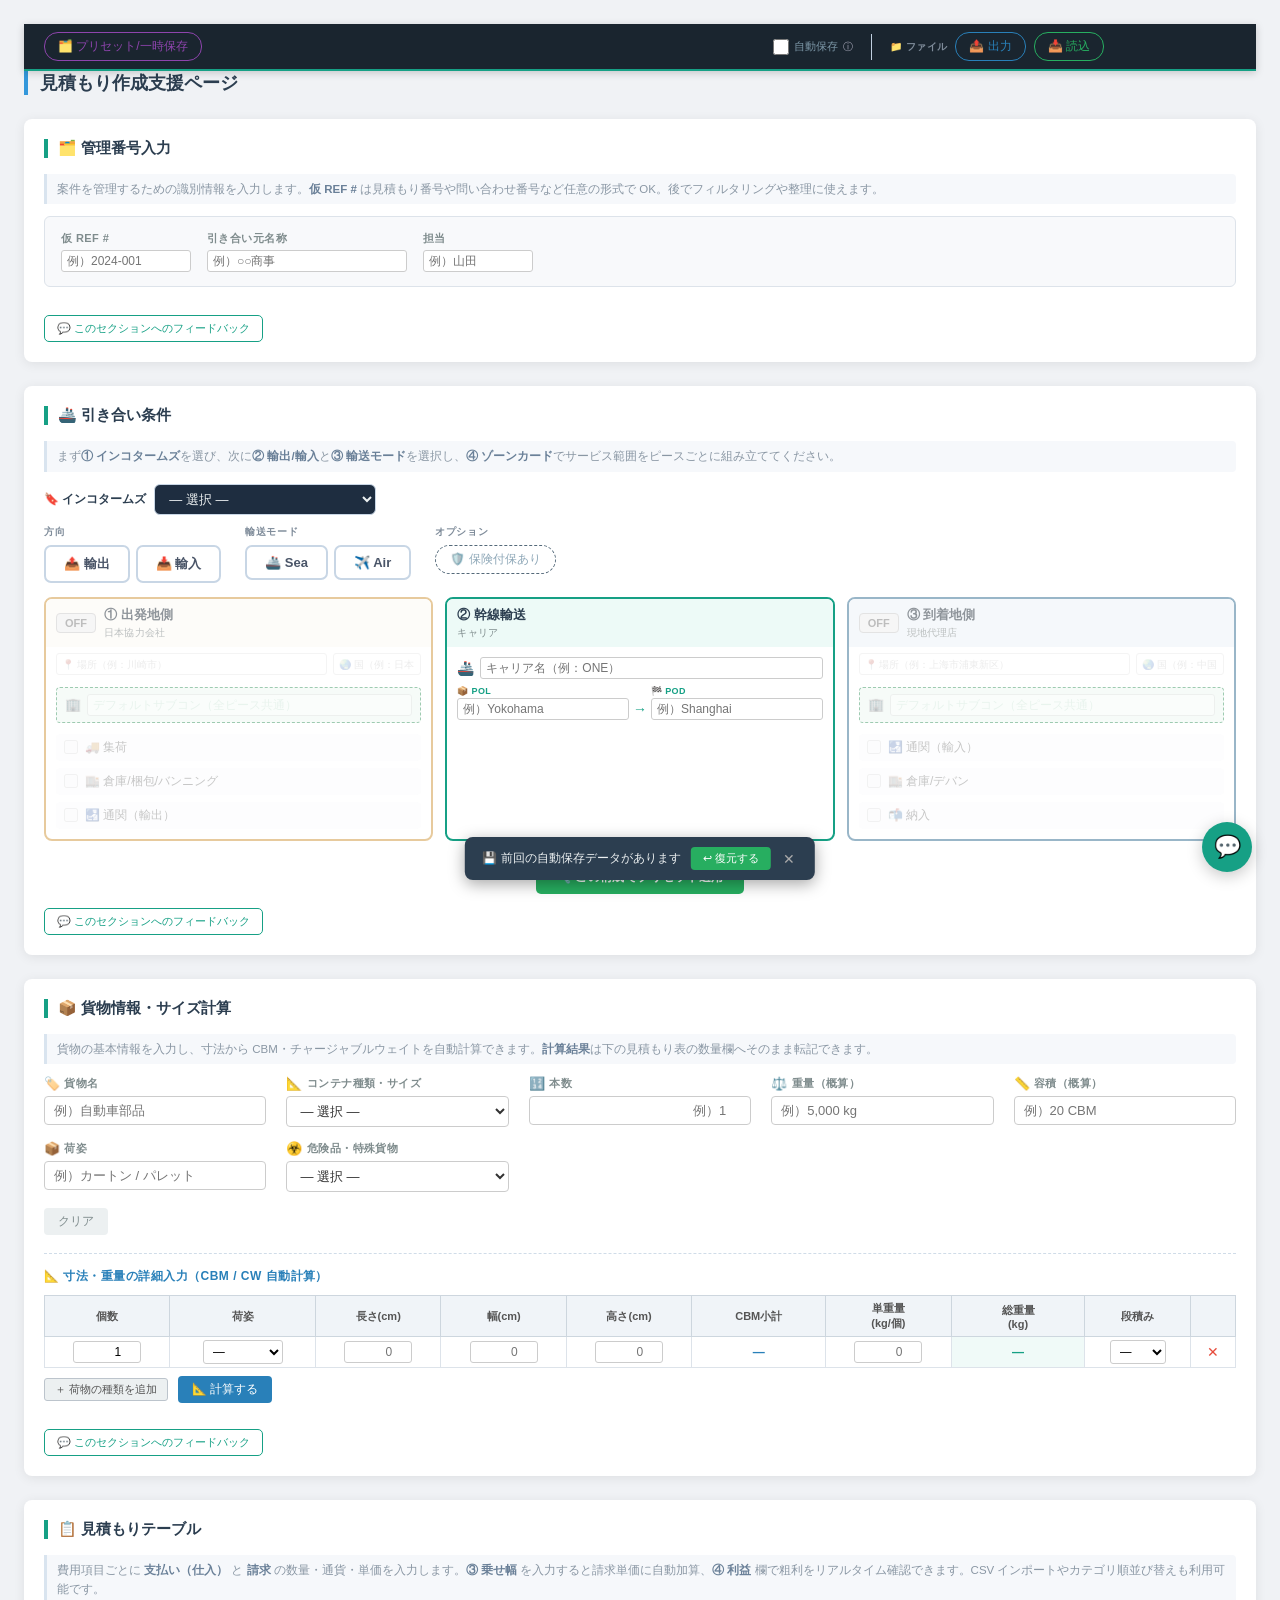
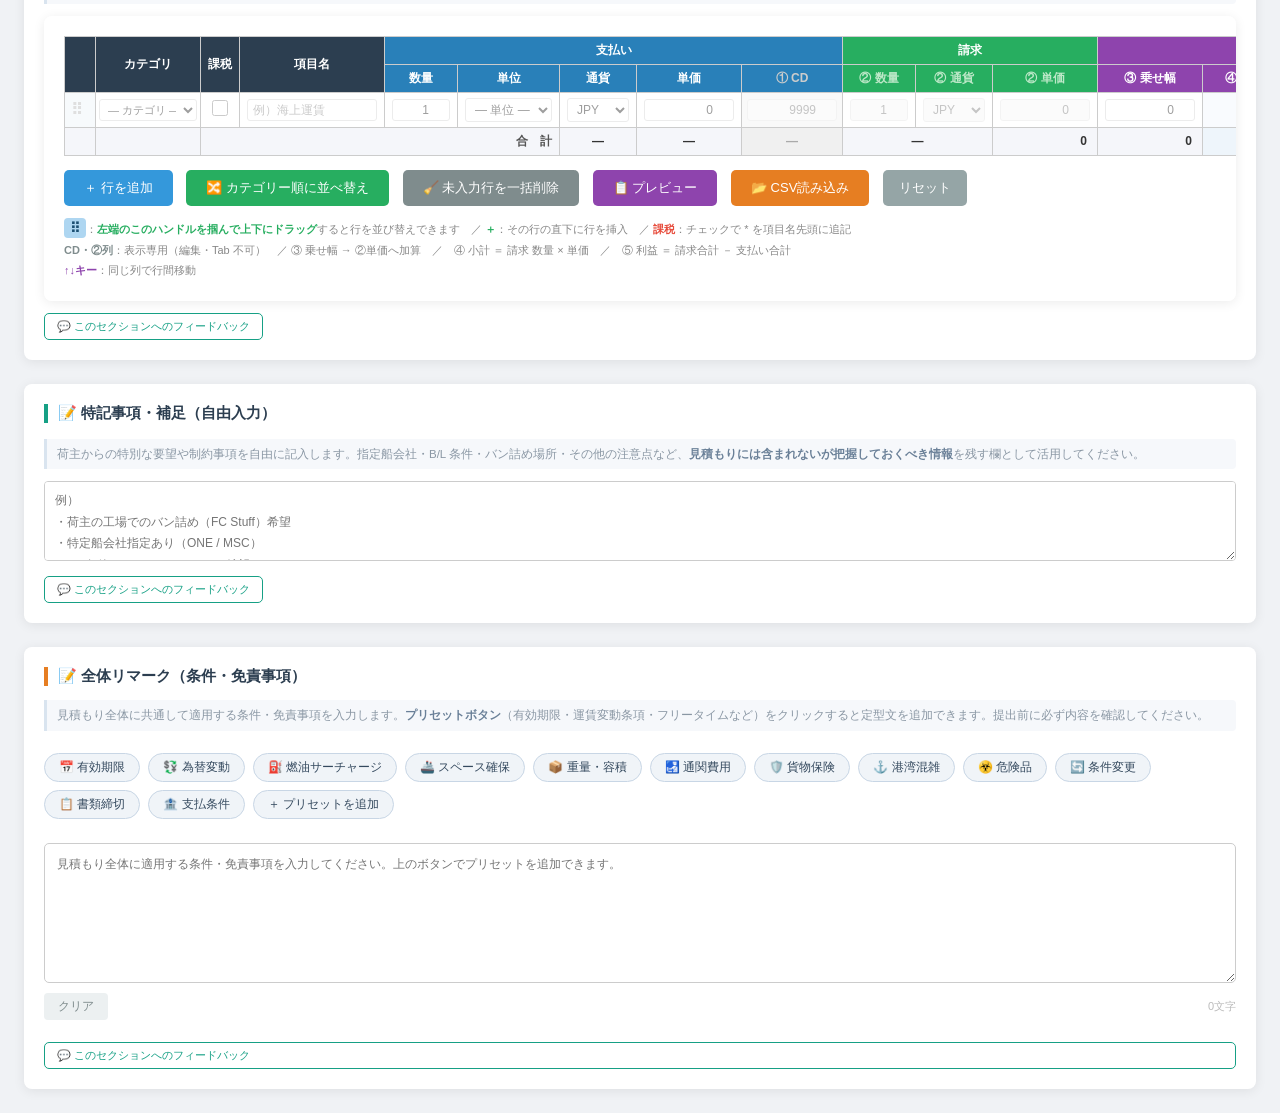
==== commit 4a9e6614: "Add files via upload" ====
--- a/index.html
+++ b/index.html
@@ -72,20 +72,35 @@
 .hd-bill   { background: #27ae60; color: #fff; font-weight: 600; font-size: 12px; }
 .hd-profit { background: #8e44ad; color: #fff; font-weight: 600; font-size: 12px; }
 
-/* ドラッグハンドル */
+/* ドラッグハンドル（行用 — 目立つように強化） */
 .drag-handle {
   cursor: grab;
-  color: #aaa;
-  font-size: 16px;
-  padding: 0 4px;
+  color: #2980b9;
+  font-size: 18px;
+  font-weight: bold;
+  padding: 2px 5px;
   user-select: none;
   line-height: 1;
-}
-.drag-handle:active { cursor: grabbing; }
+  border-radius: 4px;
+  transition: background .15s, color .15s;
+  display: inline-block;
+}
+.drag-handle:hover {
+  background: #2980b9;
+  color: #fff;
+}
+.drag-handle:active { cursor: grabbing; background: #1f618d; color: #fff; }
 td.handle-cell {
-  width: 28px;
-  background: #f8f9fb;
+  width: 32px;
+  background: #eaf2f8;
   padding: 3px 2px;
+  text-align: center;
+}
+tr:hover td.handle-cell { background: #d6eaf8; }
+/* 行ホバー時にハンドルがチカっと光る */
+tbody tr:hover .drag-handle {
+  background: #aed6f1;
+  color: #1b4f72;
 }
 
 /* ドラッグ中の行スタイル */
@@ -147,38 +162,55 @@
 td.profit-neg  { background: #fdf2f2; color: #c0392b; }
 td.profit-zero { background: #f5f5f5; color: #888; }
 
+/* 行小計セル */
+td.subtotal-cell {
+  text-align: right;
+  padding-right: 10px;
+  min-width: 85px;
+  background: #eef5fb;
+  color: #2980b9;
+  font-weight: 600;
+}
+td.subtotal-has-value { background: #d6eaf8; }
+
 tfoot td { background: #f5f6fa; font-weight: bold; font-size: 12px; }
 tfoot .profit-pos { background: #d5f5e3; }
 tfoot .profit-neg { background: #fadbd8; }
 tfoot .profit-zero{ background: #ebebeb; }
 
 /* ========== カテゴリー色分け ========== */
-tr.cat-domestic  td { background: #fff5ec !important; }
-tr.cat-ocean     td { background: #e8f4fd !important; }
-tr.cat-air       td { background: #eeeeff !important; }
-tr.cat-overseas  td { background: #edfaf3 !important; }
-tr.cat-surcharge td { background: #fafae6 !important; }
-tr.cat-customs   td { background: #f5ecff !important; }
-tr.cat-insurance td { background: #fff0f8 !important; }
-tr.cat-other     td { background: #f0f0f0 !important; }
-
-tr.cat-domestic  td.profit-pos { background: #ffd8b0 !important; }
-tr.cat-ocean     td.profit-pos { background: #b3d9f7 !important; }
-tr.cat-air       td.profit-pos { background: #c4c0ff !important; }
-tr.cat-overseas  td.profit-pos { background: #b8f0d1 !important; }
-tr.cat-surcharge td.profit-pos { background: #e8e8a0 !important; }
-tr.cat-customs   td.profit-pos { background: #dbb8ff !important; }
-tr.cat-insurance td.profit-pos { background: #ffb8e8 !important; }
-tr.cat-other     td.profit-pos { background: #c8c8c8 !important; }
-
-tr.cat-domestic:hover  td { background: #ffe5cc !important; }
-tr.cat-ocean:hover     td { background: #cce5f8 !important; }
-tr.cat-air:hover       td { background: #d8d5ff !important; }
-tr.cat-overseas:hover  td { background: #d0f5e5 !important; }
-tr.cat-surcharge:hover td { background: #f5f5c0 !important; }
-tr.cat-customs:hover   td { background: #e5d0ff !important; }
-tr.cat-insurance:hover td { background: #ffd0ef !important; }
-tr.cat-other:hover     td { background: #e0e0e0 !important; }
+tr.cat-domestic     td { background: #fff5ec !important; }
+tr.cat-export-local td { background: #fef3e8 !important; }
+tr.cat-ocean        td { background: #e8f4fd !important; }
+tr.cat-air          td { background: #eeeeff !important; }
+tr.cat-surcharge    td { background: #fafae6 !important; }
+tr.cat-import-local td { background: #fff8e8 !important; }
+tr.cat-overseas     td { background: #edfaf3 !important; }
+tr.cat-customs      td { background: #f5ecff !important; }
+tr.cat-insurance    td { background: #fff0f8 !important; }
+tr.cat-other        td { background: #f0f0f0 !important; }
+
+tr.cat-domestic     td.profit-pos { background: #ffd8b0 !important; }
+tr.cat-export-local td.profit-pos { background: #ffd0a0 !important; }
+tr.cat-ocean        td.profit-pos { background: #b3d9f7 !important; }
+tr.cat-air          td.profit-pos { background: #c4c0ff !important; }
+tr.cat-surcharge    td.profit-pos { background: #e8e8a0 !important; }
+tr.cat-import-local td.profit-pos { background: #ffe5a0 !important; }
+tr.cat-overseas     td.profit-pos { background: #b8f0d1 !important; }
+tr.cat-customs      td.profit-pos { background: #dbb8ff !important; }
+tr.cat-insurance    td.profit-pos { background: #ffb8e8 !important; }
+tr.cat-other        td.profit-pos { background: #c8c8c8 !important; }
+
+tr.cat-domestic:hover     td { background: #ffe5cc !important; }
+tr.cat-export-local:hover td { background: #ffdcb8 !important; }
+tr.cat-ocean:hover        td { background: #cce5f8 !important; }
+tr.cat-air:hover          td { background: #d8d5ff !important; }
+tr.cat-surcharge:hover    td { background: #f5f5c0 !important; }
+tr.cat-import-local:hover td { background: #ffeec8 !important; }
+tr.cat-overseas:hover     td { background: #d0f5e5 !important; }
+tr.cat-customs:hover      td { background: #e5d0ff !important; }
+tr.cat-insurance:hover    td { background: #ffd0ef !important; }
+tr.cat-other:hover        td { background: #e0e0e0 !important; }
 
 /* ========== 未入力行グレーアウト ========== */
 tr.row-unfilled td { opacity: 0.38; }
@@ -237,6 +269,13 @@
   font-family: inherit; transition: background 0.15s;
 }
 .btn-sort-cat:hover { background: #1e8449; }
+.btn-clean-empty {
+  display: inline-block; margin-top: 14px; margin-left: 10px;
+  background: #7f8c8d; color: white; border: none; border-radius: 5px;
+  cursor: pointer; padding: 9px 20px; font-size: 13px;
+  font-family: inherit; transition: background 0.15s;
+}
+.btn-clean-empty:hover { background: #566061; }
 
 /* CSV読み込みエリア */
 #csvDropZone {
@@ -890,6 +929,15 @@
   min-width: 80px;
   font-size: 12px;
 }
+.kg-total-result {
+  color: #16a085;
+  font-weight: 700;
+  text-align: right;
+  padding-right: 8px;
+  min-width: 80px;
+  font-size: 12px;
+  background: #f0faf8;
+}
 .btn-calc-add {
   margin-top: 6px;
   background: #ecf0f1;
@@ -1006,6 +1054,21 @@
   transition: background 0.15s;
 }
 .btn-do-reflect:hover { background: #d35400; }
+
+.calc-cargo-reflect { display: flex; justify-content: flex-start; margin-top: 6px; }
+.btn-calc-cargo-reflect {
+  background: #16a085;
+  color: #fff;
+  border: none;
+  border-radius: 4px;
+  padding: 6px 14px;
+  font-size: 12px;
+  font-weight: 600;
+  cursor: pointer;
+  font-family: inherit;
+  transition: background 0.15s;
+}
+.btn-calc-cargo-reflect:hover { background: #1abc9c; }
 
 /* プレビュー内：引き合い条件 */
 #pvCondBox {
@@ -1173,6 +1236,7 @@
 #previewTable td.pv-num  { text-align: right; }
 #previewTable td.pv-cd   { text-align: right; background: #f0f0f0; color: #666; }
 #previewTable td.pv-pr   { text-align: right; font-weight: bold; }
+#previewTable td.pv-subtotal { text-align: right; background: #d6eaf8; color: #2980b9; font-weight: 600; }
 #previewTable td.pv-pos  { background: #eafaf1; color: #1e8449; }
 #previewTable td.pv-neg  { background: #fdf2f2; color: #c0392b; }
 #previewTable td.pv-zero { background: #f5f5f5; color: #888; }
@@ -1351,16 +1415,8 @@
 }
 .drag-handle:hover { color: #16a085; }
 .drag-handle:active { cursor: grabbing; }
-.section-dragging {
-  opacity: .45;
-  outline: 2px dashed #16a085;
-}
-.section-drag-over {
-  outline: 2px solid #16a085;
-  background: rgba(22,160,133,.04);
-}
-
-/* ========== フィードバックFAB & モーダル ========== */
+
+/* ========== フィードバックFAB & モーダル（Googleフォーム） ========== */
 .fb-fab {
   position: fixed;
   bottom: 28px;
@@ -1380,41 +1436,175 @@
   text-align: center;
 }
 .fb-fab:hover { background: #1abc9c; transform: scale(1.08); }
+
+/* セクション末尾の小さめフィードバックボタン */
+.fb-section-btn {
+  display: inline-flex;
+  align-items: center;
+  gap: 5px;
+  margin-top: 12px;
+  background: #fff;
+  color: #16a085;
+  border: 1px solid #16a085;
+  border-radius: 5px;
+  cursor: pointer;
+  padding: 5px 12px;
+  font-size: 11px;
+  font-family: inherit;
+  transition: background .15s, color .15s;
+}
+.fb-section-btn:hover { background: #16a085; color: #fff; }
+
+/* モーダル（独自フォーム → 裏でGoogle Form POST） */
 #fbOverlay {
   position: fixed;
   inset: 0;
-  background: rgba(0,0,0,.5);
+  background: rgba(0,0,0,.55);
   z-index: 3000;
-  display: flex;
+  display: none;
   align-items: center;
   justify-content: center;
 }
+#fbOverlay.open { display: flex; }
 #fbBox {
   background: #fff;
   border-radius: 12px;
-  padding: 28px 30px 22px;
-  width: min(480px, 92vw);
+  width: min(520px, 94vw);
+  max-height: 90vh;
   box-shadow: 0 8px 32px rgba(0,0,0,.22);
-}
-#fbBox h3 { font-size: 16px; color: #2c3e50; margin-bottom: 6px; }
-.fb-desc { font-size: 12px; color: #7f8c8d; margin-bottom: 16px; line-height: 1.6; }
-.fb-field { display: flex; flex-direction: column; gap: 5px; margin-bottom: 12px; }
-.fb-field label { font-size: 11px; font-weight: 700; color: #7f8c8d; text-transform: uppercase; }
-.fb-field input, .fb-field textarea {
+  display: flex;
+  flex-direction: column;
+  overflow: hidden;
+}
+.fb-head {
+  display: flex;
+  align-items: center;
+  justify-content: space-between;
+  padding: 12px 18px;
+  background: #16a085;
+  color: #fff;
+  flex-shrink: 0;
+}
+.fb-head h3 { font-size: 14px; margin: 0; font-weight: 600; }
+.fb-close-x {
+  background: transparent;
+  color: #fff;
+  border: none;
+  font-size: 22px;
+  line-height: 1;
+  cursor: pointer;
+  padding: 0 4px;
+}
+.fb-close-x:hover { opacity: .75; }
+
+/* フォーム本体 */
+#fbForm {
+  padding: 18px 22px 14px;
+  overflow-y: auto;
+}
+.fb-field { display: flex; flex-direction: column; gap: 6px; margin-bottom: 14px; }
+.fb-field > label.fb-label {
+  font-size: 11px; font-weight: 700; color: #7f8c8d;
+  text-transform: uppercase; letter-spacing: 0.04em;
+  display: flex; align-items: center; gap: 6px;
+}
+.fb-required { color: #e74c3c; font-size: 10px; }
+.fb-optional { color: #aaa; font-size: 10px; font-weight: 500; text-transform: none; }
+
+.fb-field select,
+.fb-field textarea,
+.fb-field input[type="text"] {
   border: 1px solid #d5dde3;
   border-radius: 6px;
   padding: 8px 10px;
   font-size: 13px;
   font-family: inherit;
   outline: none;
+  background: #fff;
   resize: vertical;
-}
-.fb-field input:focus, .fb-field textarea:focus { border-color: #16a085; box-shadow: 0 0 0 2px rgba(22,160,133,.12); }
-.fb-btns { display: flex; gap: 10px; justify-content: flex-end; margin-top: 16px; }
-.fb-btn-send  { background:#16a085; color:#fff; border:none; border-radius:6px; padding:8px 20px; font-size:13px; font-family:inherit; cursor:pointer; transition:background .15s; }
+  transition: border-color .15s, box-shadow .15s;
+}
+.fb-field select:focus,
+.fb-field textarea:focus,
+.fb-field input[type="text"]:focus {
+  border-color: #16a085;
+  box-shadow: 0 0 0 2px rgba(22,160,133,.12);
+}
+
+/* ラジオボタン群 */
+.fb-radios { display: flex; flex-wrap: wrap; gap: 6px 8px; }
+.fb-radio {
+  position: relative;
+  display: inline-flex;
+  align-items: center;
+  gap: 5px;
+  padding: 5px 11px;
+  border: 1px solid #d5dde3;
+  border-radius: 18px;
+  font-size: 12px;
+  cursor: pointer;
+  background: #fff;
+  transition: all .15s;
+  user-select: none;
+}
+.fb-radio:hover { border-color: #16a085; color: #16a085; }
+.fb-radio input { position: absolute; opacity: 0; pointer-events: none; }
+.fb-radio.checked { background: #16a085; color: #fff; border-color: #16a085; font-weight: 600; }
+
+/* フッター */
+.fb-foot {
+  display: flex;
+  gap: 10px;
+  justify-content: flex-end;
+  padding: 12px 22px 18px;
+  border-top: 1px solid #eef1f4;
+  background: #fafbfc;
+  flex-shrink: 0;
+}
+.fb-btn-send  {
+  background:#16a085; color:#fff; border:none; border-radius:6px;
+  padding:8px 22px; font-size:13px; font-family:inherit; font-weight:600;
+  cursor:pointer; transition:background .15s;
+}
 .fb-btn-send:hover { background:#1abc9c; }
-.fb-btn-close { background:#ecf0f1; color:#555; border:none; border-radius:6px; padding:8px 16px; font-size:13px; font-family:inherit; cursor:pointer; }
-.fb-btn-close:hover { background:#bdc3c7; }
+.fb-btn-send:disabled { background:#95a5a6; cursor:not-allowed; }
+.fb-btn-close {
+  background:#ecf0f1; color:#555; border:none; border-radius:6px;
+  padding:8px 16px; font-size:13px; font-family:inherit; cursor:pointer;
+  transition:background .15s;
+}
+.fb-btn-close:hover { background:#dde2e5; }
+
+.fb-foot-link {
+  font-size: 11px;
+  color: #7f8c8d;
+  text-decoration: underline;
+  margin-right: auto;
+  align-self: center;
+}
+.fb-foot-link:hover { color: #16a085; }
+
+/* 設定未完了メッセージ */
+.fb-no-url-msg {
+  display: none;
+  margin: 18px 22px;
+  padding: 14px 16px;
+  background: #fdf2e9;
+  border: 1px solid #f5cba7;
+  border-radius: 6px;
+  text-align: center;
+  color: #b9770e;
+  font-size: 12px;
+  line-height: 1.7;
+}
+.fb-no-url-msg.show { display: block; }
+.fb-no-url-msg code {
+  background: #fff;
+  padding: 2px 6px;
+  border-radius: 3px;
+  font-size: 11px;
+  color: #c0392b;
+}
 
 /* セクション説明 */
 .section-desc {
@@ -1743,28 +1933,60 @@
   <span class="autosave-restore-close" onclick="dismissRestoreBar()" title="閉じる">✕</span>
 </div>
 
-<!-- ========== フィードバックモーダル ========== -->
-<div id="fbOverlay" onclick="closeFeedback(event)" style="display:none; position:fixed; inset:0; background:rgba(0,0,0,.5); z-index:3000; display:none;">
+<!-- ========== フィードバックモーダル（独自フォーム → Google Form 送信） ========== -->
+<div id="fbOverlay" onclick="closeFeedback(event)">
   <div id="fbBox" onclick="event.stopPropagation()">
-    <h3>💬 フィードバック</h3>
-    <p class="fb-desc">ご要望・バグ報告・改善案をお聞かせください。<br>「送信」でメールクライアントが開きます。</p>
-    <div class="fb-field">
-      <label>件名</label>
-      <input type="text" id="fbSubject" value="【見積支援ツール】フィードバック" />
+    <div class="fb-head">
+      <h3 id="fbHeadTitle">💬 フィードバック</h3>
+      <button class="fb-close-x" onclick="closeFeedback()" aria-label="閉じる">×</button>
     </div>
-    <div class="fb-field">
-      <label>内容</label>
-      <textarea id="fbBody" placeholder="例）〇〇機能を追加してほしい / 〇〇のとき動作がおかしい" rows="6"></textarea>
+
+    <div id="fbNoUrlMsg" class="fb-no-url-msg">
+      ⚠️ Googleフォームの entry ID がまだ設定されていません。<br>
+      HTML 内の <code>__ENTRY_*__</code> プレースホルダを置き換えてください。
     </div>
-    <div class="fb-btns">
-      <button class="fb-btn-send"  onclick="sendFeedback()">✉️ メールで送信</button>
-      <button class="fb-btn-close" onclick="closeFeedback()">キャンセル</button>
-    </div>
+
+    <form id="fbForm" onsubmit="submitFeedback(event)" autocomplete="off">
+      <div class="fb-field">
+        <label class="fb-label">カテゴリ <span class="fb-required">必須</span></label>
+        <div class="fb-radios" id="fbCategoryRadios">
+          <label class="fb-radio"><input type="radio" name="fbCategory" value="バグ報告" required><span>🐛 バグ報告</span></label>
+          <label class="fb-radio"><input type="radio" name="fbCategory" value="改善要望"><span>💡 改善要望</span></label>
+          <label class="fb-radio"><input type="radio" name="fbCategory" value="質問"><span>❓ 質問</span></label>
+          <label class="fb-radio"><input type="radio" name="fbCategory" value="その他"><span>📌 その他</span></label>
+        </div>
+      </div>
+
+      <div class="fb-field">
+        <label class="fb-label" for="fbSection">該当セクション <span class="fb-required">必須</span></label>
+        <select id="fbSection" name="fbSection" required>
+          <option value="全体">全体</option>
+          <option value="管理番号入力">管理番号入力</option>
+          <option value="引き合い条件">引き合い条件</option>
+          <option value="貨物情報・サイズ計算">貨物情報・サイズ計算</option>
+          <option value="見積もりテーブル">見積もりテーブル</option>
+          <option value="特記事項・補足">特記事項・補足</option>
+          <option value="全体リマーク">全体リマーク</option>
+        </select>
+      </div>
+
+      <div class="fb-field">
+        <label class="fb-label" for="fbBody">内容 <span class="fb-required">必須</span></label>
+        <textarea id="fbBody" name="fbBody" rows="5" required
+          placeholder="例）〇〇のとき動作がおかしい / 〇〇機能を追加してほしい など"></textarea>
+      </div>
+
+      <div class="fb-foot">
+        <a id="fbOpenTab" class="fb-foot-link" href="#" target="_blank" rel="noopener">Googleフォームで開く ↗</a>
+        <button type="button" class="fb-btn-close" onclick="closeFeedback()">キャンセル</button>
+        <button type="submit" class="fb-btn-send" id="fbSubmitBtn">送信</button>
+      </div>
+    </form>
   </div>
 </div>
 
-<!-- ========== フィードバックFAB ========== -->
-<button class="fb-fab" onclick="openFeedback()" title="フィードバックを送る">💬</button>
+<!-- ========== フィードバックFAB（ページ全体用） ========== -->
+<button class="fb-fab" onclick="openFeedback('全体')" title="ページ全体へのフィードバックを送る">💬</button>
 
 
 <!-- ========== トースト通知コンテナ ========== -->
@@ -1809,11 +2031,8 @@
 <h1>見積もり作成支援ページ</h1>
 
 <!-- ① 管理番号入力 -->
-<div class="condition-section" id="section-ref" draggable="true">
-  <h2>
-    <span class="drag-handle" title="ドラッグして並び替え">⠿</span>
-    🗂️ 管理番号入力
-  </h2>
+<div class="condition-section" id="section-ref">
+  <h2>🗂️ 管理番号入力</h2>
   <div id="refBody">
     <p class="section-desc">案件を管理するための識別情報を入力します。<b>仮 REF #</b> は見積もり番号や問い合わせ番号など任意の形式で OK。後でフィルタリングや整理に使えます。</p>
     <div class="quote-header">
@@ -1830,17 +2049,38 @@
         <input type="text" id="qf-person" placeholder="例）山田" />
       </div>
     </div>
+    <button class="fb-section-btn" onclick="openFeedback('管理番号入力')" title="このセクションへのフィードバック">💬 このセクションへのフィードバック</button>
   </div>
 </div>
 
 <!-- ② 引き合い条件（作業範囲・輸送ルート） -->
-<div class="condition-section" id="section-cond" draggable="true">
-  <h2>
-    <span class="drag-handle" title="ドラッグして並び替え">⠿</span>
-    🚢 引き合い条件
-  </h2>
+<div class="condition-section" id="section-cond">
+  <h2>🚢 引き合い条件</h2>
   <div id="condBody">
-    <p class="section-desc"><b>① 輸出/輸入</b>と<b>② 輸送モード</b>を選択し、<b>③ ゾーンカード</b>でサービス範囲をピースごとに組み立ててください。インコタームズは任意で選択するとルート図に費用負担ゾーンが色表示されます。</p>
+    <p class="section-desc">まず<b>① インコタームズ</b>を選び、次に<b>② 輸出/輸入</b>と<b>③ 輸送モード</b>を選択し、<b>④ ゾーンカード</b>でサービス範囲をピースごとに組み立ててください。</p>
+
+    <!-- ===== インコタームズ（先頭に配置） ===== -->
+    <div class="cond-inco-bar">
+      <label class="cond-inco-label">🔖 インコタームズ</label>
+      <select id="cond-incoterms">
+        <option value="">— 選択 —</option>
+        <optgroup label="任意の場所">
+          <option>EXW（工場渡し）</option>
+          <option>FCA（運送人渡し）</option>
+          <option>CPT（輸送費込み）</option>
+          <option>CIP（輸送費・保険料込み）</option>
+          <option>DAP（仕向地持込渡し）</option>
+          <option>DPU（荷卸込持込渡し）</option>
+          <option>DDP（関税込持込渡し）</option>
+        </optgroup>
+        <optgroup label="海上・内水路専用" id="inco-sea-group">
+          <option>FAS（船側渡し）</option>
+          <option>FOB（本船渡し）</option>
+          <option>CFR（運賃込み）</option>
+          <option>CIF（運賃・保険料込み）</option>
+        </optgroup>
+      </select>
+    </div>
 
     <!-- ===== 最上位セレクター：方向 & 輸送モード ===== -->
     <div class="cond-primary-bar">
@@ -2016,55 +2256,13 @@
       <button class="btn-zone-preset" onclick="applyZoneBasedPreset()">🔧 この構成でプリセット適用</button>
     </div>
 
-    <!-- インコタームズ -->
-    <div class="cond-inco-bar">
-      <label class="cond-inco-label">🔖 インコタームズ</label>
-      <select id="cond-incoterms">
-        <option value="">— 選択 —</option>
-        <optgroup label="任意の場所">
-          <option>EXW（工場渡し）</option>
-          <option>FCA（運送人渡し）</option>
-          <option>CPT（輸送費込み）</option>
-          <option>CIP（輸送費・保険料込み）</option>
-          <option>DAP（仕向地持込渡し）</option>
-          <option>DPU（荷卸込持込渡し）</option>
-          <option>DDP（関税込持込渡し）</option>
-        </optgroup>
-        <optgroup label="海上・内水路専用" id="inco-sea-group">
-          <option>FAS（船側渡し）</option>
-          <option>FOB（本船渡し）</option>
-          <option>CFR（運賃込み）</option>
-          <option>CIF（運賃・保険料込み）</option>
-        </optgroup>
-      </select>
-    </div>
-
-    <!-- ===== 輸送ルート（シンプル） ===== -->
-    <div class="route-simple-form">
-      <div class="cond-section-label">🗺️ 輸送ルート</div>
-      <div class="route-simple-grid">
-        <div class="rsf-field">
-          <label class="rsf-label">🏭 出発地</label>
-          <input type="text" id="cond-origin" class="rsf-input" placeholder="例）品川区" />
-          <input type="text" id="cond-origin-country" class="rsf-input rsf-country" placeholder="🌏 国名（例: 日本）" />
-        </div>
-        <div class="rsf-field">
-          <label class="rsf-label">📬 納入地</label>
-          <input type="text" id="cond-dest" class="rsf-input" placeholder="例）上海市浦東新区" />
-          <input type="text" id="cond-dest-country" class="rsf-input rsf-country" placeholder="🌏 国名（例: 中国）" />
-        </div>
-      </div>
-    </div>
-
+    <button class="fb-section-btn" onclick="openFeedback('引き合い条件')" title="このセクションへのフィードバック">💬 このセクションへのフィードバック</button>
   </div>
 </div>
 
 <!-- ③ 貨物情報 ＋ サイズ計算（統合） -->
-<div class="condition-section" id="section-cargo" draggable="true">
-  <h2>
-    <span class="drag-handle" title="ドラッグして並び替え">⠿</span>
-    📦 貨物情報・サイズ計算
-  </h2>
+<div class="condition-section" id="section-cargo">
+  <h2>📦 貨物情報・サイズ計算</h2>
   <div id="cargoBody">
     <p class="section-desc">貨物の基本情報を入力し、寸法から CBM・チャージャブルウェイトを自動計算できます。<b>計算結果</b>は下の見積もり表の数量欄へそのまま転記できます。</p>
 
@@ -2075,20 +2273,25 @@
         <input type="text" id="cond-cargo" placeholder="例）自動車部品" />
       </div>
       <div class="cond-field" data-scope-key="container">
-        <label><span class="cond-icon">📐</span> コンテナ・スペース</label>
-        <select id="cond-container">
+        <label><span class="cond-icon">📐</span> コンテナ種類・サイズ</label>
+        <select id="cond-container-type">
           <option value="">— 選択 —</option>
-          <option>20'GP × 1</option>
-          <option>40'GP × 1</option>
-          <option>40'HQ × 1</option>
-          <option>20'GP × 2</option>
-          <option>40'GP × 2</option>
-          <option>40'HQ × 2</option>
+          <option>20'GP</option>
+          <option>40'GP</option>
+          <option>40'HQ</option>
           <option>20'RF（冷凍）</option>
           <option>40'RF（冷凍）</option>
+          <option>20'OT（オープントップ）</option>
+          <option>40'OT（オープントップ）</option>
+          <option>20'FR（フラットラック）</option>
+          <option>40'FR（フラットラック）</option>
           <option>LCL（混載）</option>
           <option>未定</option>
         </select>
+      </div>
+      <div class="cond-field" data-scope-key="container">
+        <label><span class="cond-icon">🔢</span> 本数</label>
+        <input type="number" id="cond-container-count" min="0" step="1" placeholder="例）1" />
       </div>
       <div class="cond-field">
         <label><span class="cond-icon">⚖️</span> 重量（概算）</label>
@@ -2129,11 +2332,14 @@
           <thead>
             <tr>
               <th>個数</th>
+              <th>荷姿</th>
               <th>長さ(cm)</th>
               <th>幅(cm)</th>
               <th>高さ(cm)</th>
               <th>CBM小計</th>
-              <th>粗重量(kg)</th>
+              <th title="1個あたりの重量">単重量<br>(kg/個)</th>
+              <th title="単重量 × 個数（自動計算）">総重量<br>(kg)</th>
+              <th title="段積みできるかどうか">段積み</th>
               <th></th>
             </tr>
           </thead>
@@ -2144,21 +2350,26 @@
         <div class="calc-results-panel" id="calcResultsPanel">
           <div class="calc-results-grid" id="calcResultsGrid"></div>
           <hr class="calc-divider-line">
+          <div class="calc-reflect-title">📦 上の貨物情報に反映</div>
+          <div id="calcCargoReflect" class="calc-cargo-reflect">
+            <button type="button" class="btn-calc-cargo-reflect" onclick="reflectToCargoInfo()" title="重量・容積を上の「貨物情報」へ上書き">
+              📋 貨物情報へ反映（重量・容積を上書き）
+            </button>
+          </div>
+          <hr class="calc-divider-line">
           <div class="calc-reflect-title">📋 見積もり行に数量を反映</div>
           <div id="calcReflectRows"></div>
         </div>
       </div>
     </div>
 
+    <button class="fb-section-btn" onclick="openFeedback('貨物情報・サイズ計算')" title="このセクションへのフィードバック">💬 このセクションへのフィードバック</button>
   </div>
 </div>
 
 <!-- ⑤ 見積もりテーブル -->
-<div class="condition-section" id="section-table" draggable="true">
-  <h2>
-    <span class="drag-handle" title="ドラッグして並び替え">⠿</span>
-    📋 見積もりテーブル
-  </h2>
+<div class="condition-section" id="section-table">
+  <h2>📋 見積もりテーブル</h2>
   <div id="tableWrap">
     <p class="section-desc">費用項目ごとに <b>支払い（仕入）</b> と <b>請求</b> の数量・通貨・単価を入力します。<b>③ 乗せ幅</b> を入力すると請求単価に自動加算、<b>④ 利益</b> 欄で粗利をリアルタイム確認できます。CSV インポートやカテゴリ順並び替えも利用可能です。</p>
     <div class="container">
@@ -2169,14 +2380,15 @@
             <th rowspan="2" class="hd-base" style="width:105px;">カテゴリ</th>
             <th rowspan="2" class="hd-base" style="width:44px;">課税</th>
             <th rowspan="2" class="hd-base">項目名</th>
-            <th colspan="4" class="hd-pay">支払い</th>
+            <th colspan="5" class="hd-pay">支払い</th>
             <th colspan="3" class="hd-bill">請求</th>
-            <th colspan="3" class="hd-profit">利益計算</th>
+            <th colspan="4" class="hd-profit">利益計算</th>
             <th rowspan="2" class="hd-base" style="width:90px;">サブコン</th>
             <th rowspan="2" class="hd-base"></th>
           </tr>
           <tr>
             <th class="hd-pay">数量</th>
+            <th class="hd-pay">単位</th>
             <th class="hd-pay">通貨</th>
             <th class="hd-pay">単価</th>
             <th class="hd-pay" style="color:#ccc;">① CD</th>
@@ -2184,7 +2396,8 @@
             <th class="hd-bill" style="color:#bde8c8;">② 通貨</th>
             <th class="hd-bill" style="color:#bde8c8;">② 単価</th>
             <th class="hd-profit">③ 乗せ幅</th>
-            <th class="hd-profit">④ 利益</th>
+            <th class="hd-profit">④ 小計</th>
+            <th class="hd-profit">⑤ 利益</th>
             <th class="hd-profit">備考</th>
           </tr>
         </thead>
@@ -2194,10 +2407,12 @@
             <td></td><td></td>
             <td colspan="4" style="text-align:right; color:#555;">合　計</td>
             <td>—</td>
+            <td>—</td>
             <td style="background:#f0f0f0; color:#aaa; text-align:center;">—</td>
             <td colspan="2">—</td>
             <td id="tot-billing" style="text-align:right; padding-right:10px; min-width:85px;">—</td>
             <td id="tot-markup"  style="text-align:right; padding-right:10px; min-width:85px;">—</td>
+            <td id="tot-subtotal" style="text-align:right; padding-right:10px; min-width:85px; font-weight:bold; background:#eef5fb;">—</td>
             <td class="profit-cell profit-zero" id="tot-profit">—</td>
             <td colspan="3"></td>
           </tr>
@@ -2205,6 +2420,7 @@
       </table>
       <button class="btn-add"        onclick="addRow()">＋ 行を追加</button>
       <button class="btn-sort-cat"   onclick="sortByCategory()">🔀 カテゴリー順に並べ替え</button>
+      <button class="btn-clean-empty" onclick="deleteEmptyRows()" title="未入力（グレーアウト）の行をまとめて削除">🧹 未入力行を一括削除</button>
       <button class="btn-preview"    onclick="openPreview()">📋 プレビュー</button>
       <button class="btn-csv-import" onclick="toggleCsvZone()">📂 CSV読み込み</button>
       <button class="btn-reset"      onclick="resetAll()">リセット</button>
@@ -2216,37 +2432,33 @@
       </div>
       <div id="csvMsg"></div>
       <p class="tip">
-        <b class="blue">⠿</b>：行をドラッグして並び替え　／
+        <b class="blue" style="font-size:14px;background:#aed6f1;color:#1b4f72;padding:2px 6px;border-radius:4px;">⠿</b>：<b>左端のこのハンドルを掴んで上下にドラッグ</b>すると行を並び替えできます　／
         <b>＋</b>：その行の直下に行を挿入　／
         <b class="red">課税</b>：チェックで * を項目名先頭に追記<br>
         <b class="gray">CD・②列</b>：表示専用（編集・Tab 不可）　／
-        ③ 乗せ幅 → ②単価へ加算　／　④ 利益 ＝ 請求合計 － 支払い合計<br>
+        ③ 乗せ幅 → ②単価へ加算　／　④ 小計 ＝ 請求 数量 × 単価　／　⑤ 利益 ＝ 請求合計 － 支払い合計<br>
         <b class="purple">↑↓キー</b>：同じ列で行間移動
       </p>
     </div>
+    <button class="fb-section-btn" onclick="openFeedback('見積もりテーブル')" title="このセクションへのフィードバック">💬 このセクションへのフィードバック</button>
   </div>
 </div>
 
 <!-- ⑥ 特記事項 -->
-<div class="condition-section" id="section-free" draggable="true">
-  <h2>
-    <span class="drag-handle" title="ドラッグして並び替え">⠿</span>
-    📝 特記事項・補足（自由入力）
-  </h2>
+<div class="condition-section" id="section-free">
+  <h2>📝 特記事項・補足（自由入力）</h2>
   <div id="freeBody">
     <p class="section-desc">荷主からの特別な要望や制約事項を自由に記入します。指定船会社・B/L 条件・バン詰め場所・その他の注意点など、<b>見積もりには含まれないが把握しておくべき情報</b>を残す欄として活用してください。</p>
     <div class="cond-free">
       <textarea id="condFreeText" placeholder="例）&#10;・荷主の工場でのバン詰め（FC Stuff）希望&#10;・特定船会社指定あり（ONE / MSC）&#10;・B/L条件：Shipper's Order B/L希望&#10;・その他ご要望・注意事項をご記入ください"></textarea>
     </div>
+    <button class="fb-section-btn" onclick="openFeedback('特記事項・補足')" title="このセクションへのフィードバック">💬 このセクションへのフィードバック</button>
   </div>
 </div>
 
 <!-- ⑦ 全体リマーク -->
-<div class="condition-section remark-section" id="section-remark" draggable="true">
-  <h2>
-    <span class="drag-handle" title="ドラッグして並び替え">⠿</span>
-    📝 全体リマーク（条件・免責事項）
-  </h2>
+<div class="condition-section remark-section" id="section-remark">
+  <h2>📝 全体リマーク（条件・免責事項）</h2>
   <div id="remarkBody" class="remark-body">
     <p class="section-desc">見積もり全体に共通して適用する条件・免責事項を入力します。<b>プリセットボタン</b>（有効期限・運賃変動条項・フリータイムなど）をクリックすると定型文を追加できます。提出前に必ず内容を確認してください。</p>
     <div class="remark-presets" id="presetBtns"></div>
@@ -2255,6 +2467,7 @@
       <button class="btn-remark-clear" onclick="clearRemark()">クリア</button>
       <span class="remark-char" id="remarkChar">0文字</span>
     </div>
+    <button class="fb-section-btn" onclick="openFeedback('全体リマーク')" title="このセクションへのフィードバック">💬 このセクションへのフィードバック</button>
   </div>
 </div>
 
@@ -2301,11 +2514,12 @@
 
 <!-- ===== 行テンプレート ===== -->
 <template id="row-tpl">
-  <td class="handle-cell"><span class="drag-handle" title="ドラッグして並び替え">⠿</span></td>
+  <td class="handle-cell"><span class="drag-handle" title="この⠿アイコンを掴んで上下にドラッグすると行を並び替えできます">⠿</span></td>
   <td class="cat-cell"><select class="w-cat" data-field="cat" data-col="0"></select></td>
   <td class="tax-cell"><input type="checkbox" data-field="tx" title="課税"></td>
   <td><input type="text" data-field="nm" class="w-name" placeholder="例）海上運賃" data-col="1" /></td>
   <td><input type="number" data-field="pq" class="w-qty" min="0" value="1" data-col="2" /></td>
+  <td><select data-field="un" class="w-unit" data-col="2u"></select></td>
   <td><select data-field="pc" class="w-cur" data-col="3"></select></td>
   <td><input type="number" data-field="pp" class="w-price" min="0" value="0" data-col="4" /></td>
   <td class="cd-cell"><input type="number" data-field="cd" class="w-price display-field" value="9999" tabindex="-1" readonly /></td>
@@ -2313,6 +2527,7 @@
   <td><select data-field="bc" class="w-cur display-field" tabindex="-1"></select></td>
   <td><input type="number" data-field="bp" class="w-price display-field" value="0" tabindex="-1" readonly data-base="0" /></td>
   <td><input type="number" data-field="mk" class="w-mkup" value="0" data-col="5" /></td>
+  <td class="subtotal-cell" data-field="st">—</td>
   <td class="profit-cell profit-zero" data-field="pr">0</td>
   <td><input type="text" data-field="nt" class="w-note" placeholder="備考" data-col="6" /></td>
   <td><input type="text" data-field="sv" class="w-subcon" placeholder="サブコン名" /></td>
@@ -2326,17 +2541,20 @@
 <script>
   // ========== 定数 ==========
   const CURRENCIES = ['JPY','USD','EUR','CNY','KRW','SGD','HKD','GBP','AUD','TWD','THB','VND','MYR','IDR'];
+  const UNITS = ['', 'B/L', 'CNTR', 'CBM', 'R/T', 'kg', 'TON', 'pcs', '件', '式', 'set', 'shipment', 'CTN', 'PLT', '時間', '日', 'HOUR', 'DAY'];
 
   const CATEGORIES = [
-    { value: '',          label: '— カテゴリ —',    cls: '' },
-    { value: 'domestic',  label: '🏠 国内作業',      cls: 'cat-domestic'  },
-    { value: 'ocean',     label: '🚢 海上運賃',      cls: 'cat-ocean'     },
-    { value: 'air',       label: '✈️ 航空運賃',     cls: 'cat-air'       },
-    { value: 'overseas',  label: '🌏 海外作業',      cls: 'cat-overseas'  },
-    { value: 'surcharge', label: '⚡ サーチャージ',   cls: 'cat-surcharge' },
-    { value: 'customs',   label: '🛃 通関費',        cls: 'cat-customs'   },
-    { value: 'insurance', label: '🛡️ 保険料',       cls: 'cat-insurance' },
-    { value: 'other',     label: '📋 その他',        cls: 'cat-other'     },
+    { value: '',           label: '— カテゴリ —',         cls: '' },
+    { value: 'domestic',   label: '🏠 国内作業',           cls: 'cat-domestic'   },
+    { value: 'export-local', label: '📤 輸出ローカルチャージ', cls: 'cat-export-local' },
+    { value: 'ocean',      label: '🚢 海上運賃',           cls: 'cat-ocean'      },
+    { value: 'air',        label: '✈️ 航空運賃',          cls: 'cat-air'        },
+    { value: 'surcharge',  label: '⚡ サーチャージ',        cls: 'cat-surcharge'  },
+    { value: 'import-local', label: '📥 輸入ローカルチャージ', cls: 'cat-import-local' },
+    { value: 'overseas',   label: '🌏 海外作業',           cls: 'cat-overseas'   },
+    { value: 'customs',    label: '🛃 通関費',             cls: 'cat-customs'    },
+    { value: 'insurance',  label: '🛡️ 保険料',            cls: 'cat-insurance'  },
+    { value: 'other',      label: '📋 その他',             cls: 'cat-other'      },
   ];
   const CAT_VALUES = CATEGORIES.map(c => c.value);
 
@@ -2418,6 +2636,12 @@
     ).join('');
   }
 
+  function unitOpts(sel) {
+    return UNITS.map(u =>
+      `<option value="${u}"${u === sel ? ' selected' : ''}>${u || '— 単位 —'}</option>`
+    ).join('');
+  }
+
   function fmt(n) {
     if (isNaN(n) || n === null) return '—';
     return n.toLocaleString('ja-JP', { minimumFractionDigits: 0, maximumFractionDigits: 2 });
@@ -2447,27 +2671,39 @@
 
   // ========== ドラッグ＆ドロップ ==========
   function initDrag(tr) {
-    // ハンドル上でのみドラッグを許可する（input上での誤操作・セクションDnD干渉を防ぐ）
+    // ハンドル上で押された場合のみ draggable を有効化（input上での誤操作防止）
     const handle = tr.querySelector('.drag-handle');
     if (handle) {
-      handle.addEventListener('mousedown', () => {
-        tr.draggable = true;
-        // マウスを離したとき（ドラッグしなかった場合）リセット
-        const reset = () => { tr.draggable = false; document.removeEventListener('mouseup', reset); };
-        document.addEventListener('mouseup', reset);
-      });
+      // mousedown と pointerdown 両方リッスン（より確実に拾うため）
+      const enableDrag = () => {
+        tr.setAttribute('draggable', 'true');
+        const reset = () => {
+          tr.setAttribute('draggable', 'false');
+          document.removeEventListener('mouseup', reset);
+          document.removeEventListener('pointerup', reset);
+        };
+        document.addEventListener('mouseup',   reset);
+        document.addEventListener('pointerup', reset);
+      };
+      handle.addEventListener('mousedown',   enableDrag);
+      handle.addEventListener('pointerdown', enableDrag);
     }
 
     tr.addEventListener('dragstart', e => {
-      if (!e.target.closest('.drag-handle')) { e.preventDefault(); tr.draggable = false; return; }
-      e.stopPropagation(); // セクションDnDへのバブリングを遮断
+      // ハンドル以外でドラッグが開始された場合はキャンセル
+      const startedFromHandle = e.target.closest('.drag-handle');
+      if (!startedFromHandle) {
+        e.preventDefault();
+        tr.setAttribute('draggable', 'false');
+        return;
+      }
       dragSrcRow = tr;
       e.dataTransfer.effectAllowed = 'move';
       e.dataTransfer.setData('text/plain', tr.id);
       setTimeout(() => tr.classList.add('dragging'), 0);
     });
     tr.addEventListener('dragend', () => {
-      tr.draggable = false;
+      tr.setAttribute('draggable', 'false');
       tr.classList.remove('dragging');
       document.querySelectorAll('#tableBody tr').forEach(r =>
         r.classList.remove('drag-over-top', 'drag-over-bottom'));
@@ -2599,11 +2835,12 @@
     const q    = f => frag.querySelector(`[data-field="${f}"]`);
 
     // IDs
-    ['cat','tx','nm','pq','pc','pp','cd','bq','bc','bp','mk','pr','nt','sv','done']
+    ['cat','tx','nm','pq','un','pc','pp','cd','bq','bc','bp','mk','st','pr','nt','sv','done']
       .forEach(f => { q(f).id = `${f}-${id}`; });
 
     // Select options
     q('cat').innerHTML = catOpts(initCat);
+    q('un').innerHTML  = unitOpts('');
     q('pc').innerHTML  = curOpts(initCur);
     q('bc').innerHTML  = curOpts('JPY');
 
@@ -2660,7 +2897,15 @@
     const bpEl = document.getElementById(`bp-${id}`);
     if (bpEl) bpEl.value = (parseFloat(bpEl.dataset.base) || 0) + mk;
     const bp = val(`bp-${id}`);
-    const profit = bq * bp - pq * pp;
+    const subtotal = bq * bp;             // 行の請求小計（数量 × 単価）
+    const profit   = subtotal - pq * pp;  // 行の利益（小計 - 支払い合計）
+    // 小計セル
+    const st = document.getElementById(`st-${id}`);
+    if (st) {
+      st.textContent = subtotal ? fmt(subtotal) : '—';
+      st.className   = 'subtotal-cell' + (subtotal ? ' subtotal-has-value' : '');
+    }
+    // 利益セル
     const pr = document.getElementById(`pr-${id}`);
     pr.textContent = fmt(profit);
     pr.className   = `profit-cell ${pClass(profit)}`;
@@ -2678,21 +2923,24 @@
   function updateTotals() {
     const rows = document.querySelectorAll('#tableBody tr');
     if (!rows.length) {
-      ['tot-billing','tot-markup','tot-profit'].forEach(id =>
+      ['tot-billing','tot-markup','tot-subtotal','tot-profit'].forEach(id =>
         document.getElementById(id).textContent = '—');
       document.getElementById('tot-profit').className = 'profit-cell profit-zero';
       return;
     }
-    let totCost = 0, totBill = 0, totMk = 0;
+    let totCost = 0, totBill = 0, totMk = 0, totSub = 0;
     rows.forEach(tr => {
       const id = tr.id.replace('row-', '');
       totCost += val(`pq-${id}`) * val(`pp-${id}`);
-      totBill += val(`bq-${id}`) * val(`bp-${id}`);
+      const sub = val(`bq-${id}`) * val(`bp-${id}`);
+      totBill += sub;
+      totSub  += sub;
       totMk   += val(`mk-${id}`);
     });
     const totPr = totBill - totCost;
-    document.getElementById('tot-billing').textContent = fmt(totBill);
-    document.getElementById('tot-markup').textContent  = fmt(totMk);
+    document.getElementById('tot-billing').textContent  = fmt(totBill);
+    document.getElementById('tot-markup').textContent   = fmt(totMk);
+    document.getElementById('tot-subtotal').textContent = fmt(totSub);
     const pEl = document.getElementById('tot-profit');
     pEl.textContent = fmt(totPr);
     pEl.className   = `profit-cell ${pClass(totPr)}`;
@@ -2701,6 +2949,19 @@
   function delRow(id) {
     document.getElementById(`row-${id}`)?.remove();
     updateTotals();
+  }
+
+  // 未入力行（row-unfilled）を一括削除
+  function deleteEmptyRows() {
+    const empties = document.querySelectorAll('#tableBody tr.row-unfilled');
+    if (!empties.length) {
+      showToast('🧹 未入力行はありません', 'success', 2500);
+      return;
+    }
+    if (!confirm(`未入力（グレーアウト）の行を ${empties.length} 件削除しますか？`)) return;
+    empties.forEach(tr => tr.remove());
+    updateTotals();
+    showToast(`🧹 未入力行を ${empties.length} 件削除しました`, 'success');
   }
 
   function resetAll() {
@@ -2740,6 +3001,7 @@
       const cat    = document.getElementById(`cat-${id}`)?.value || '';
       const name   = document.getElementById(`nm-${id}`)?.value || '';
       const pq     = val(`pq-${id}`);
+      const un     = document.getElementById(`un-${id}`)?.value || '';
       const pc     = document.getElementById(`pc-${id}`)?.value || '';
       const pp     = val(`pp-${id}`);
       const cd     = val(`cd-${id}`);
@@ -2752,7 +3014,7 @@
       const profit = bill - cost;
       const note   = document.getElementById(`nt-${id}`)?.value || '';
       const sv     = document.getElementById(`sv-${id}`)?.value || '';
-      data.push({ taxed, cat, name, pq, pc, pp, cd, bq, bc, bp, mk, cost, bill, profit, note, sv });
+      data.push({ taxed, cat, name, pq, un, pc, pp, cd, bq, bc, bp, mk, cost, bill, profit, note, sv });
     });
     return data;
   }
@@ -2781,24 +3043,28 @@
     let html = `<table id="previewTable">
       <thead><tr>
         <th>カテゴリ</th><th>項目名</th>
-        <th class="ph-pay">数量</th><th class="ph-pay">通貨</th>
+        <th class="ph-pay">数量</th><th class="ph-pay">単位</th><th class="ph-pay">通貨</th>
         <th class="ph-pay">単価</th><th class="ph-pay" style="color:#ccc;">CD</th>
         <th class="ph-bill">数量</th><th class="ph-bill">通貨</th><th class="ph-bill">単価</th>
-        <th class="ph-profit">乗せ幅</th><th class="ph-profit">利益</th><th class="ph-profit">備考</th><th>サブコン</th>
+        <th class="ph-profit">乗せ幅</th><th class="ph-profit">小計</th><th class="ph-profit">利益</th><th class="ph-profit">備考</th><th>サブコン</th>
       </tr></thead><tbody>`;
 
+    let totSub = 0;
     data.forEach(d => {
       const pc      = d.profit > 0 ? 'pv-pos' : d.profit < 0 ? 'pv-neg' : 'pv-zero';
       const nameCls = d.taxed ? 'pv-name pv-taxed' : 'pv-name';
+      const sub     = (d.bq || 0) * (d.bp || 0);
+      totSub += sub;
       html += `<tr>
         <td class="pv-name" style="font-size:11px;">${escHtml(getCatLabel(d.cat))}</td>
         <td class="${nameCls}">${escHtml(d.name)}</td>
-        <td class="pv-num">${fmtRaw(d.pq)}</td><td>${escHtml(d.pc)}</td>
+        <td class="pv-num">${fmtRaw(d.pq)}</td><td>${escHtml(d.un || '')}</td><td>${escHtml(d.pc)}</td>
         <td class="pv-num">${fmtRaw(d.pp)}</td>
         <td class="pv-cd pv-num">${fmtRaw(d.cd)}</td>
         <td class="pv-num">${fmtRaw(d.bq)}</td><td>${escHtml(d.bc)}</td>
         <td class="pv-num">${fmtRaw(d.bp)}</td>
         <td class="pv-num">${fmtRaw(d.mk)}</td>
+        <td class="pv-num pv-subtotal">${fmtRaw(sub)}</td>
         <td class="pv-pr ${pc} pv-num">${fmtRaw(d.profit)}</td>
         <td class="pv-name">${escHtml(d.note)}</td>
         <td class="pv-name">${escHtml(d.sv)}</td>
@@ -2808,9 +3074,10 @@
     const totPc = totPr > 0 ? 'pv-pos' : totPr < 0 ? 'pv-neg' : 'pv-zero';
     html += `</tbody><tfoot><tr class="pv-total">
       <td colspan="2" style="text-align:right;">合　計</td>
-      <td colspan="3">—</td><td style="background:#e8e8e8;color:#aaa;">—</td>
+      <td colspan="4">—</td><td style="background:#e8e8e8;color:#aaa;">—</td>
       <td colspan="2">—</td><td class="pv-num">—</td>
       <td class="pv-num">${fmtRaw(totMk)}</td>
+      <td class="pv-num pv-subtotal">${fmtRaw(totSub)}</td>
       <td class="pv-pr ${totPc} pv-num">${fmtRaw(totPr)}</td>
       <td></td><td></td>
     </tr></tfoot></table>`;
@@ -2901,11 +3168,12 @@
     const data = collectData();
     if (!data.length) { alert('行がありません。'); return; }
     const hdr = getQuoteHeader();
-    const headerRow = ['カテゴリ(raw)','項目名','数量','通貨','単価','CD','数量(請求)','通貨(請求)','単価(請求)','乗せ幅','利益','備考','サブコン'].map(csvEsc).join(',');
-    const dataRows  = data.map(d =>
-      [d.cat, d.name, fmtRaw(d.pq), d.pc, fmtRaw(d.pp), fmtRaw(d.cd),
-       fmtRaw(d.bq), d.bc, fmtRaw(d.bp), fmtRaw(d.mk), fmtRaw(d.profit), d.note, d.sv].map(csvEsc).join(',')
-    );
+    const headerRow = ['カテゴリ(raw)','項目名','数量','単位','通貨','単価','CD','数量(請求)','通貨(請求)','単価(請求)','乗せ幅','小計','利益','備考','サブコン'].map(csvEsc).join(',');
+    const dataRows  = data.map(d => {
+      const sub = (d.bq || 0) * (d.bp || 0);
+      return [d.cat, d.name, fmtRaw(d.pq), d.un || '', d.pc, fmtRaw(d.pp), fmtRaw(d.cd),
+       fmtRaw(d.bq), d.bc, fmtRaw(d.bp), fmtRaw(d.mk), fmtRaw(sub), fmtRaw(d.profit), d.note, d.sv].map(csvEsc).join(',');
+    });
     const BOM  = '﻿';
     const blob = new Blob([BOM + [headerRow, ...dataRows].join('\r\n')], { type: 'text/csv;charset=utf-8;' });
     const url  = URL.createObjectURL(blob);
@@ -3039,11 +3307,31 @@
     tr.id    = `calc-row-${n}`;
     tr.innerHTML = `
       <td><input type="number" class="calc-pcs" min="1"  value="1" oninput="calcLiveUpdate()" /></td>
+      <td>
+        <select class="calc-pkg" title="荷姿">
+          <option value="">—</option>
+          <option>カートン</option>
+          <option>パレット</option>
+          <option>木枠</option>
+          <option>ドラム</option>
+          <option>バルク</option>
+          <option>ベール</option>
+          <option>その他</option>
+        </select>
+      </td>
       <td><input type="number" class="calc-l"   min="0"  value="" placeholder="0" oninput="calcLiveUpdate()" /></td>
       <td><input type="number" class="calc-w"   min="0"  value="" placeholder="0" oninput="calcLiveUpdate()" /></td>
       <td><input type="number" class="calc-h"   min="0"  value="" placeholder="0" oninput="calcLiveUpdate()" /></td>
       <td class="cbm-result" id="cbm-sub-${n}">—</td>
-      <td><input type="number" class="calc-kg"  min="0"  value="" placeholder="0" oninput="calcLiveUpdate()" /></td>
+      <td><input type="number" class="calc-kg"  min="0"  value="" placeholder="0" oninput="calcLiveUpdate()" title="1個あたりの重量（kg）" /></td>
+      <td class="kg-total-result" id="kg-total-${n}">—</td>
+      <td>
+        <select class="calc-stack" title="段積みできるか">
+          <option value="">—</option>
+          <option>可</option>
+          <option>不可</option>
+        </select>
+      </td>
       <td><button class="btn-calc-row-del" onclick="delCalcRow(${n})" title="削除">✕</button></td>
     `;
     document.getElementById('calcBody').appendChild(tr);
@@ -3060,8 +3348,11 @@
       const l   = parseFloat(tr.querySelector('.calc-l')?.value)   || 0;
       const w   = parseFloat(tr.querySelector('.calc-w')?.value)   || 0;
       const h   = parseFloat(tr.querySelector('.calc-h')?.value)   || 0;
+      const kg  = parseFloat(tr.querySelector('.calc-kg')?.value)  || 0;
       const sub = tr.querySelector('.cbm-result');
+      const kgTot = tr.querySelector('.kg-total-result');
       if (sub) sub.textContent = (l && w && h) ? (pcs * l * w * h / 1_000_000).toFixed(4) : '—';
+      if (kgTot) kgTot.textContent = (kg && pcs) ? (kg * pcs).toLocaleString('ja-JP', {maximumFractionDigits: 2}) : '—';
     });
   }
 
@@ -3079,6 +3370,9 @@
     }).join(' &nbsp;/&nbsp; ');
   }
 
+  // サイズ計算の最新結果（reflectToCargoInfo から参照）
+  let _lastCalcResult = null;
+
   function runCalc() {
     const rows = document.querySelectorAll('#calcBody tr');
     if (!rows.length) { alert('荷物の行を追加してください。'); return; }
@@ -3088,9 +3382,9 @@
       const l   = parseFloat(tr.querySelector('.calc-l')?.value)   || 0;
       const w   = parseFloat(tr.querySelector('.calc-w')?.value)   || 0;
       const h   = parseFloat(tr.querySelector('.calc-h')?.value)   || 0;
-      const kg  = parseFloat(tr.querySelector('.calc-kg')?.value)  || 0;
+      const kg  = parseFloat(tr.querySelector('.calc-kg')?.value)  || 0;  // 1個あたり
       totalCBM += pcs * l * w * h / 1_000_000;
-      totalKg  += kg;
+      totalKg  += kg * pcs;  // 単重量 × 個数 = この行の総重量
       totalPcs += pcs;
     });
 
@@ -3098,7 +3392,10 @@
     const rt = Math.max(totalKg / 1000, totalCBM);
     const cw = Math.max(totalKg, totalCBM * 167);
 
-    // 貨物情報に空のときだけ自動反映
+    // 最新結果を保持
+    _lastCalcResult = { totalCBM, totalKg, totalPcs, rt, cw };
+
+    // 貨物情報に空のときだけ自動反映（明示的な上書きは reflectToCargoInfo() で行う）
     const wEl = document.getElementById('cond-weight');
     const vEl = document.getElementById('cond-volume');
     if (wEl && !wEl.value) wEl.value = `${totalKg.toLocaleString()} kg`;
@@ -3182,6 +3479,28 @@
     }
   }
 
+  // 計算結果を「貨物情報」の重量・容積に上書き反映
+  function reflectToCargoInfo() {
+    if (!_lastCalcResult) {
+      showToast('⚠️ まず「📐 計算する」を実行してください', 'warn');
+      return;
+    }
+    const { totalCBM, totalKg } = _lastCalcResult;
+    const wEl = document.getElementById('cond-weight');
+    const vEl = document.getElementById('cond-volume');
+    if (wEl) {
+      wEl.value = `${totalKg.toLocaleString()} kg`;
+      wEl.classList.add('flash-reflect');
+      setTimeout(() => wEl.classList.remove('flash-reflect'), 900);
+    }
+    if (vEl) {
+      vEl.value = `${totalCBM.toFixed(3)} CBM`;
+      vEl.classList.add('flash-reflect');
+      setTimeout(() => vEl.classList.remove('flash-reflect'), 900);
+    }
+    showToast('📦 貨物情報の重量・容積を更新しました', 'success');
+  }
+
   // ========== リマーク欄 ==========
   const PRESETS = [
     { label: '📅 有効期限',        text: '本見積もりの有効期限は発行日より30日間とします。' },
@@ -3199,23 +3518,92 @@
   ];
 
 
+  // ----- ユーザー定義プリセット（localStorage） -----
+  const USER_REMARK_PRESETS_KEY = 'quoteRemarkUserPresets_v1';
+  function getUserRemarkPresets() {
+    try { return JSON.parse(localStorage.getItem(USER_REMARK_PRESETS_KEY) || '[]'); }
+    catch(e) { return []; }
+  }
+  function saveUserRemarkPresets(arr) {
+    localStorage.setItem(USER_REMARK_PRESETS_KEY, JSON.stringify(arr));
+  }
+
+  // 全プリセット = 固定 + ユーザー定義
+  function getAllRemarkPresets() {
+    return [...PRESETS, ...getUserRemarkPresets().map(p => ({ ...p, _user: true }))];
+  }
+
   function initRemarks() {
+    renderRemarkPresets();
+    document.getElementById('remarkTextarea').addEventListener('input', updateRemarkChar);
+    updateRemarkChar();
+  }
+
+  function renderRemarkPresets() {
     const wrap = document.getElementById('presetBtns');
-    PRESETS.forEach((p, i) => {
+    if (!wrap) return;
+    wrap.innerHTML = '';
+    const all = getAllRemarkPresets();
+    all.forEach((p, i) => {
       const btn = document.createElement('button');
-      btn.className = 'preset-btn';
-      btn.textContent = p.label;
+      btn.className = 'preset-btn' + (p._user ? ' preset-btn-user' : '');
       btn.dataset.index = i;
+      btn.title = p.text;
+      const lbl = document.createElement('span');
+      lbl.textContent = p.label;
+      btn.appendChild(lbl);
+      // ユーザー定義は削除ボタン付き
+      if (p._user) {
+        const xBtn = document.createElement('span');
+        xBtn.className = 'preset-btn-del';
+        xBtn.textContent = '✕';
+        xBtn.title = 'このプリセットを削除';
+        xBtn.onclick = (e) => {
+          e.stopPropagation();
+          deleteUserRemarkPreset(p.label);
+        };
+        btn.appendChild(xBtn);
+      }
       btn.onclick = () => togglePreset(i, btn);
       wrap.appendChild(btn);
     });
-    document.getElementById('remarkTextarea').addEventListener('input', updateRemarkChar);
-    updateRemarkChar();
+    // 「＋ プリセットを追加」ボタン
+    const addBtn = document.createElement('button');
+    addBtn.className = 'preset-btn preset-btn-add';
+    addBtn.textContent = '＋ プリセットを追加';
+    addBtn.onclick = () => addUserRemarkPreset();
+    wrap.appendChild(addBtn);
+  }
+
+  function addUserRemarkPreset() {
+    const label = prompt('プリセットのラベル名を入力してください（例：📄 特別条件）');
+    if (!label || !label.trim()) return;
+    const text = prompt('プリセットの本文を入力してください');
+    if (!text || !text.trim()) return;
+    const arr = getUserRemarkPresets();
+    if (arr.some(p => p.label === label.trim())) {
+      showToast('⚠️ 同名のラベルが既にあります', 'warn');
+      return;
+    }
+    arr.push({ label: label.trim(), text: text.trim() });
+    saveUserRemarkPresets(arr);
+    renderRemarkPresets();
+    showToast(`✅ 「${label.trim()}」を追加しました`, 'success');
+  }
+
+  function deleteUserRemarkPreset(label) {
+    if (!confirm(`「${label}」を削除しますか？`)) return;
+    const arr = getUserRemarkPresets().filter(p => p.label !== label);
+    saveUserRemarkPresets(arr);
+    renderRemarkPresets();
+    showToast(`🗑️ 「${label}」を削除しました`, 'info');
   }
 
   function togglePreset(i, btn) {
     const ta = document.getElementById('remarkTextarea');
-    const text = PRESETS[i].text;
+    const all = getAllRemarkPresets();
+    const text = all[i]?.text;
+    if (!text) return;
     if (btn.classList.contains('active')) {
       ta.value = ta.value.split('\n').filter(l => l.trim() !== text.trim()).join('\n').replace(/^\n+|\n+$/g, '');
       btn.classList.remove('active');
@@ -3269,91 +3657,26 @@
     if (!confirm('貨物情報・引き合い条件をクリアしますか？')) return;
     ['cond-pol','cond-pod','cond-origin','cond-dest','cond-cargo',
      'cond-weight','cond-volume','cond-packing','condFreeText',
-     'cond-origin-country','cond-dest-country','z1Place','z1Country','z3Place','z3Country']
+     'cond-origin-country','cond-dest-country','z1Place','z1Country','z3Place','z3Country',
+     'cond-container-count']
       .forEach(id => { const el = document.getElementById(id); if (el) el.value = ''; });
-    ['cond-incoterms','cond-mode','cond-container','cond-hazmat']
+    ['cond-incoterms','cond-mode','cond-container-type','cond-hazmat']
       .forEach(id => { const el = document.getElementById(id); if (el) el.value = ''; });
     document.getElementById('calcResultsPanel').style.display = 'none';
   }
 
   function getConditions() {
     const g = id => document.getElementById(id)?.value.trim() || '';
+    const ctype = g('cond-container-type');
+    const ccount = g('cond-container-count');
+    const container = ctype && ccount ? `${ctype} × ${ccount}` : (ctype || '');
     return {
       pol: g('cond-pol'), pod: g('cond-pod'), origin: g('cond-origin'), dest: g('cond-dest'),
-      incoterms: g('cond-incoterms'), mode: g('cond-mode'), container: g('cond-container'),
+      incoterms: g('cond-incoterms'), mode: g('cond-mode'), container,
       cargo: g('cond-cargo'), weight: g('cond-weight'),
       volume: g('cond-volume'), packing: g('cond-packing'), hazmat: g('cond-hazmat'),
       free: g('condFreeText'),
     };
-  }
-
-  // ========== セクション並び替え（D&D） ==========
-  const SECTION_IDS = ['section-ref','section-cond','section-cargo','section-table','section-free','section-remark'];
-  let dragSrcSection = null;
-
-  function initSectionDnD() {
-    SECTION_IDS.forEach(id => {
-      const el = document.getElementById(id);
-      if (!el) return;
-      el.addEventListener('dragstart', e => {
-        // ドラッグハンドル以外では開始しない
-        if (!e.target.closest('.drag-handle') && e.target !== el) {
-          // h2 クリックによる開閉と区別するために target チェック
-          const handle = el.querySelector('.drag-handle');
-          if (handle && !handle.contains(e.target)) { e.preventDefault(); return; }
-        }
-        dragSrcSection = el;
-        setTimeout(() => el.classList.add('section-dragging'), 0);
-        e.dataTransfer.effectAllowed = 'move';
-      });
-      el.addEventListener('dragend', () => {
-        el.classList.remove('section-dragging', 'section-drag-over');
-        dragSrcSection = null;
-        saveSectionOrder();
-      });
-      el.addEventListener('dragover', e => {
-        if (!dragSrcSection || dragSrcSection === el) return;
-        e.preventDefault();
-        e.dataTransfer.dropEffect = 'move';
-        document.querySelectorAll('.section-drag-over').forEach(x => x.classList.remove('section-drag-over'));
-        el.classList.add('section-drag-over');
-      });
-      el.addEventListener('dragleave', () => el.classList.remove('section-drag-over'));
-      el.addEventListener('drop', e => {
-        e.preventDefault();
-        el.classList.remove('section-drag-over');
-        if (!dragSrcSection || dragSrcSection === el) return;
-        const parent = el.parentNode;
-        const srcIdx  = Array.from(parent.children).indexOf(dragSrcSection);
-        const destIdx = Array.from(parent.children).indexOf(el);
-        if (srcIdx < destIdx) parent.insertBefore(dragSrcSection, el.nextSibling);
-        else                  parent.insertBefore(dragSrcSection, el);
-      });
-    });
-  }
-
-  function saveSectionOrder() {
-    const order = SECTION_IDS
-      .map(id => document.getElementById(id))
-      .filter(Boolean)
-      .sort((a, b) => {
-        const els = Array.from(document.body.children);
-        return els.indexOf(a) - els.indexOf(b);
-      })
-      .map(el => el.id);
-    localStorage.setItem('sectionOrder', JSON.stringify(order));
-  }
-
-  function restoreSectionOrder() {
-    const saved = localStorage.getItem('sectionOrder');
-    if (!saved) return;
-    try {
-      const order = JSON.parse(saved);
-      order.forEach(id => {
-        const el = document.getElementById(id);
-        if (el) document.body.appendChild(el);
-      });
-    } catch(e) {}
   }
 
   // ========== データ保存・読み込み（localStorage） ==========
@@ -3377,7 +3700,7 @@
     // フォーム値
     const fields = {};
     document.querySelectorAll('input[id], select[id], textarea[id]').forEach(el => {
-      if (['csvFileInput','importFileInput','autoSaveChk','fbSubject','fbBody'].includes(el.id)) return;
+      if (['csvFileInput','importFileInput','autoSaveChk'].includes(el.id)) return;
       fields[el.id] = el.type === 'checkbox' ? el.checked : el.value;
     });
     // テーブル行
@@ -3481,25 +3804,129 @@
     el._t = setTimeout(() => el.classList.remove('show'), 3500);
   }
 
-  // ========== フィードバック ==========
-  const FB_EMAIL = 'shogo.a68@gmail.com';
-
-  function openFeedback() {
+  // ========== フィードバック（独自モーダル → 裏でGoogle Form 送信） ==========
+  // ↓↓↓ Googleフォーム作成後にここを書き換える ↓↓↓
+  const FEEDBACK_FORM = {
+    // フォームID（URL の /d/e/XXXXX/ 部分）
+    formId: '1FAIpQLSfcUVKmty9XKosfI1YZG8IwkjX_NQOtMmz7J4FYbuituRTYKA',
+    // 各フィールドの entry ID
+    entries: {
+      category: 'entry.565201258',   // ラジオ「カテゴリ」
+      section:  'entry.449298040',   // プルダウン「該当セクション」
+      body:     'entry.2023042562',  // 段落「内容」
+    },
+  };
+  // ↑↑↑ ここまで書き換え ↑↑↑
+
+  function _fbViewUrl() {
+    return `https://docs.google.com/forms/d/e/${FEEDBACK_FORM.formId}/viewform`;
+  }
+  function _fbSubmitUrl() {
+    return `https://docs.google.com/forms/d/e/${FEEDBACK_FORM.formId}/formResponse`;
+  }
+  function _fbEntriesConfigured() {
+    // 必須項目(category, section, body)の entry ID が設定済みか
+    const e = FEEDBACK_FORM.entries;
+    return e.category && !e.category.startsWith('__')
+        && e.section  && !e.section.startsWith('__')
+        && e.body     && !e.body.startsWith('__');
+  }
+  function _fbBuildPrefilledUrl(section) {
+    const sep = '?usp=pp_url';
+    const e = FEEDBACK_FORM.entries;
+    const parts = [];
+    if (e.section && !e.section.startsWith('__') && section) {
+      parts.push(`${e.section}=${encodeURIComponent(section)}`);
+    }
+    return _fbViewUrl() + sep + (parts.length ? '&' + parts.join('&') : '');
+  }
+
+  // ラジオの見た目を選択状態に応じて更新
+  function _fbWireRadios() {
+    document.querySelectorAll('#fbForm .fb-radio input[type="radio"]').forEach(input => {
+      input.addEventListener('change', () => {
+        const name = input.name;
+        document.querySelectorAll(`#fbForm .fb-radio input[name="${name}"]`).forEach(i => {
+          i.closest('.fb-radio').classList.toggle('checked', i.checked);
+        });
+      });
+    });
+  }
+  function _fbClearForm() {
+    const form = document.getElementById('fbForm');
+    if (!form) return;
+    form.reset();
+    document.querySelectorAll('#fbForm .fb-radio').forEach(r => r.classList.remove('checked'));
+  }
+
+  function openFeedback(section) {
     const overlay = document.getElementById('fbOverlay');
-    if (overlay) { overlay.style.display = 'flex'; document.getElementById('fbBody').focus(); }
+    if (!overlay) return;
+    const sec = section || '全体';
+    document.getElementById('fbHeadTitle').textContent =
+      sec === '全体' ? '💬 フィードバック（ページ全体）' : `💬 フィードバック（${sec}）`;
+    // フォーム初期化
+    _fbClearForm();
+    const secSel = document.getElementById('fbSection');
+    if (secSel) secSel.value = sec;
+    // 設定状態
+    const noUrl  = document.getElementById('fbNoUrlMsg');
+    const submitBtn = document.getElementById('fbSubmitBtn');
+    if (_fbEntriesConfigured()) {
+      noUrl.classList.remove('show');
+      submitBtn.disabled = false;
+    } else {
+      noUrl.classList.add('show');
+      submitBtn.disabled = true;
+    }
+    // Googleフォームで開くリンク
+    const openTab = document.getElementById('fbOpenTab');
+    if (openTab) openTab.href = _fbBuildPrefilledUrl(sec);
+    overlay.classList.add('open');
+    // 内容欄にフォーカス
+    setTimeout(() => document.getElementById('fbBody')?.focus(), 50);
   }
   function closeFeedback(e) {
-    if (e && e.target !== document.getElementById('fbOverlay')) return;
-    document.getElementById('fbOverlay').style.display = 'none';
-  }
-  function sendFeedback() {
-    const subj = encodeURIComponent(document.getElementById('fbSubject').value || '見積支援ツール フィードバック');
-    const body = encodeURIComponent(document.getElementById('fbBody').value || '');
-    if (!body) { alert('内容を入力してください。'); return; }
-    window.location.href = `mailto:${FB_EMAIL}?subject=${subj}&body=${body}`;
-    document.getElementById('fbOverlay').style.display = 'none';
-    document.getElementById('fbBody').value = '';
-  }
+    if (e && e.target.id !== 'fbOverlay') return;
+    document.getElementById('fbOverlay').classList.remove('open');
+  }
+  async function submitFeedback(ev) {
+    ev.preventDefault();
+    if (!_fbEntriesConfigured()) {
+      showToast('⚠️ entry IDが未設定のため送信できません', 'warn');
+      return;
+    }
+    const submitBtn = document.getElementById('fbSubmitBtn');
+    const category = document.querySelector('#fbForm input[name="fbCategory"]:checked')?.value || '';
+    const section  = document.getElementById('fbSection').value;
+    const body     = document.getElementById('fbBody').value.trim();
+    if (!category || !section || !body) {
+      showToast('⚠️ 必須項目を入力してください', 'warn');
+      return;
+    }
+    submitBtn.disabled = true;
+    submitBtn.textContent = '送信中…';
+    // Google Formは CORS を許可していないので no-cors で投げて
+    // レスポンス検証はできないが送信自体は通る
+    const fd = new FormData();
+    fd.append(FEEDBACK_FORM.entries.category, category);
+    fd.append(FEEDBACK_FORM.entries.section,  section);
+    fd.append(FEEDBACK_FORM.entries.body,     body);
+    try {
+      await fetch(_fbSubmitUrl(), { method: 'POST', mode: 'no-cors', body: fd });
+      showToast('✅ フィードバックを送信しました。ありがとうございます！', 'success', 5000);
+      closeFeedback();
+    } catch (err) {
+      // no-cors では fetch 自体は通常成功扱いになるが念のため
+      showToast('⚠️ 送信に失敗しました。「Googleフォームで開く」から直接ご記入ください', 'warn', 6000);
+      console.error('Feedback submit error:', err);
+    } finally {
+      submitBtn.disabled = false;
+      submitBtn.textContent = '送信';
+    }
+  }
+  // ラジオの選択状態見た目を初期化
+  _fbWireRadios();
 
   // 入力変化で自動保存をトリガー
   document.addEventListener('input',  scheduleAutoSave);
@@ -3509,8 +3936,6 @@
   initRemarks();
   addCalcRow();  // サイズ計算：初期行
   addRow();      // 見積もり：初期行
-  restoreSectionOrder();   // セクション順を復元
-  initSectionDnD();        // D&D初期化
   initFormulaInputs();    // フォーミュラ評価初期化
   // 自動保存の復元
   const savedAutoSave = localStorage.getItem('autoSaveEnabled');
@@ -3686,10 +4111,26 @@
   // ========== プリセット管理 ==========
   const PRESET_KEY = 'quotePresets_v1';
 
+  // 管理番号入力欄からデフォルトプリセット名を作る
+  function _buildDefaultPresetName() {
+    const ref      = (document.getElementById('qf-ref')?.value      || '').trim();
+    const customer = (document.getElementById('qf-customer')?.value || '').trim();
+    const person   = (document.getElementById('qf-person')?.value   || '').trim();
+    const parts = [ref, customer, person].filter(Boolean);
+    if (parts.length) return parts.join('_');
+    // 全部空なら日付ベース
+    return '一時保存_' + new Date().toISOString().slice(0,10).replace(/-/g, '');
+  }
+
   function openPresetMgr() {
     renderPresetList();
     document.getElementById('presetMgrModal').classList.add('open');
-    setTimeout(() => document.getElementById('presetNameInput')?.focus(), 50);
+    // 名前欄を管理番号入力欄から自動生成（空のときだけ）
+    const input = document.getElementById('presetNameInput');
+    if (input && !input.value.trim()) {
+      input.value = _buildDefaultPresetName();
+    }
+    setTimeout(() => { input?.focus(); input?.select(); }, 50);
   }
 
   function closePresetMgr() {
@@ -3706,16 +4147,33 @@
   }
 
   function savePreset() {
-    const name = document.getElementById('presetNameInput')?.value.trim();
-    if (!name) { showToast('⚠️ プリセット名を入力してください', 'warning'); return; }
+    let name = document.getElementById('presetNameInput')?.value.trim();
+    if (!name) {
+      // 名前空なら自動生成
+      name = _buildDefaultPresetName();
+    }
     const presets = getPresets();
-    if (presets.length >= 10) { showToast('⚠️ プリセットは最大10件です', 'warning'); return; }
-    const data = gatherAllData();
+    const data    = gatherAllData();
+    // 同名プリセットの確認 → 上書き
+    const existingIdx = presets.findIndex(p => p.name === name);
+    if (existingIdx >= 0) {
+      if (!confirm(`「${name}」が既にあります。上書き保存しますか？`)) return;
+      presets[existingIdx] = { name, data, ts: new Date().toISOString() };
+      savePresetsToStorage(presets);
+      document.getElementById('presetNameInput').value = '';
+      renderPresetList();
+      showToast(`💾 「${name}」を上書き保存しました`, 'success');
+      return;
+    }
+    if (presets.length >= 10) {
+      showToast('⚠️ プリセットは最大10件です（既存と同名にすると上書きできます）', 'warning');
+      return;
+    }
     presets.unshift({ name, data, ts: new Date().toISOString() });
     savePresetsToStorage(presets);
     document.getElementById('presetNameInput').value = '';
     renderPresetList();
-    showToast('💾 「' + name + '」を保存しました', 'success');
+    showToast(`💾 「${name}」を保存しました`, 'success');
   }
 
   function loadPreset(idx) {
@@ -3798,10 +4256,12 @@
     document.querySelectorAll('#calcBody tr').forEach(tr => {
       calcRows.push({
         pcs: tr.querySelector('.calc-pcs')?.value ?? '',
+        pkg: tr.querySelector('.calc-pkg')?.value ?? '',
         l:   tr.querySelector('.calc-l')?.value   ?? '',
         w:   tr.querySelector('.calc-w')?.value   ?? '',
         h:   tr.querySelector('.calc-h')?.value   ?? '',
-        kg:  tr.querySelector('.calc-kg')?.value  ?? ''
+        kg:  tr.querySelector('.calc-kg')?.value  ?? '',
+        stack: tr.querySelector('.calc-stack')?.value ?? ''
       });
     });
 
@@ -3892,11 +4352,13 @@
         addCalcRow();
         const tr = document.getElementById('calcBody').lastElementChild;
         if (!tr) return;
-        if (row.pcs !== '') tr.querySelector('.calc-pcs').value = row.pcs;
-        if (row.l   !== '') tr.querySelector('.calc-l').value   = row.l;
-        if (row.w   !== '') tr.querySelector('.calc-w').value   = row.w;
-        if (row.h   !== '') tr.querySelector('.calc-h').value   = row.h;
-        if (row.kg  !== '') tr.querySelector('.calc-kg').value  = row.kg;
+        if (row.pcs !== '') tr.querySelector('.calc-pcs').value   = row.pcs;
+        if (row.pkg)        tr.querySelector('.calc-pkg').value   = row.pkg;
+        if (row.l   !== '') tr.querySelector('.calc-l').value     = row.l;
+        if (row.w   !== '') tr.querySelector('.calc-w').value     = row.w;
+        if (row.h   !== '') tr.querySelector('.calc-h').value     = row.h;
+        if (row.kg  !== '') tr.querySelector('.calc-kg').value    = row.kg;
+        if (row.stack)      tr.querySelector('.calc-stack').value = row.stack;
       });
 
       // ---- UI更新 ----
@@ -4282,7 +4744,7 @@
       if (document.getElementById('cmdPalette')?.classList.contains('open'))     closeCmdPalette();
       if (document.getElementById('presetMgrModal')?.classList.contains('open')) closePresetMgr();
       if (document.getElementById('previewOverlay')?.classList.contains('open')) closePreview();
-      if (document.getElementById('fbOverlay')?.style.display === 'flex')        closeFeedback();
+      if (document.getElementById('fbOverlay')?.classList.contains('open'))      closeFeedback();
     }
   });
 
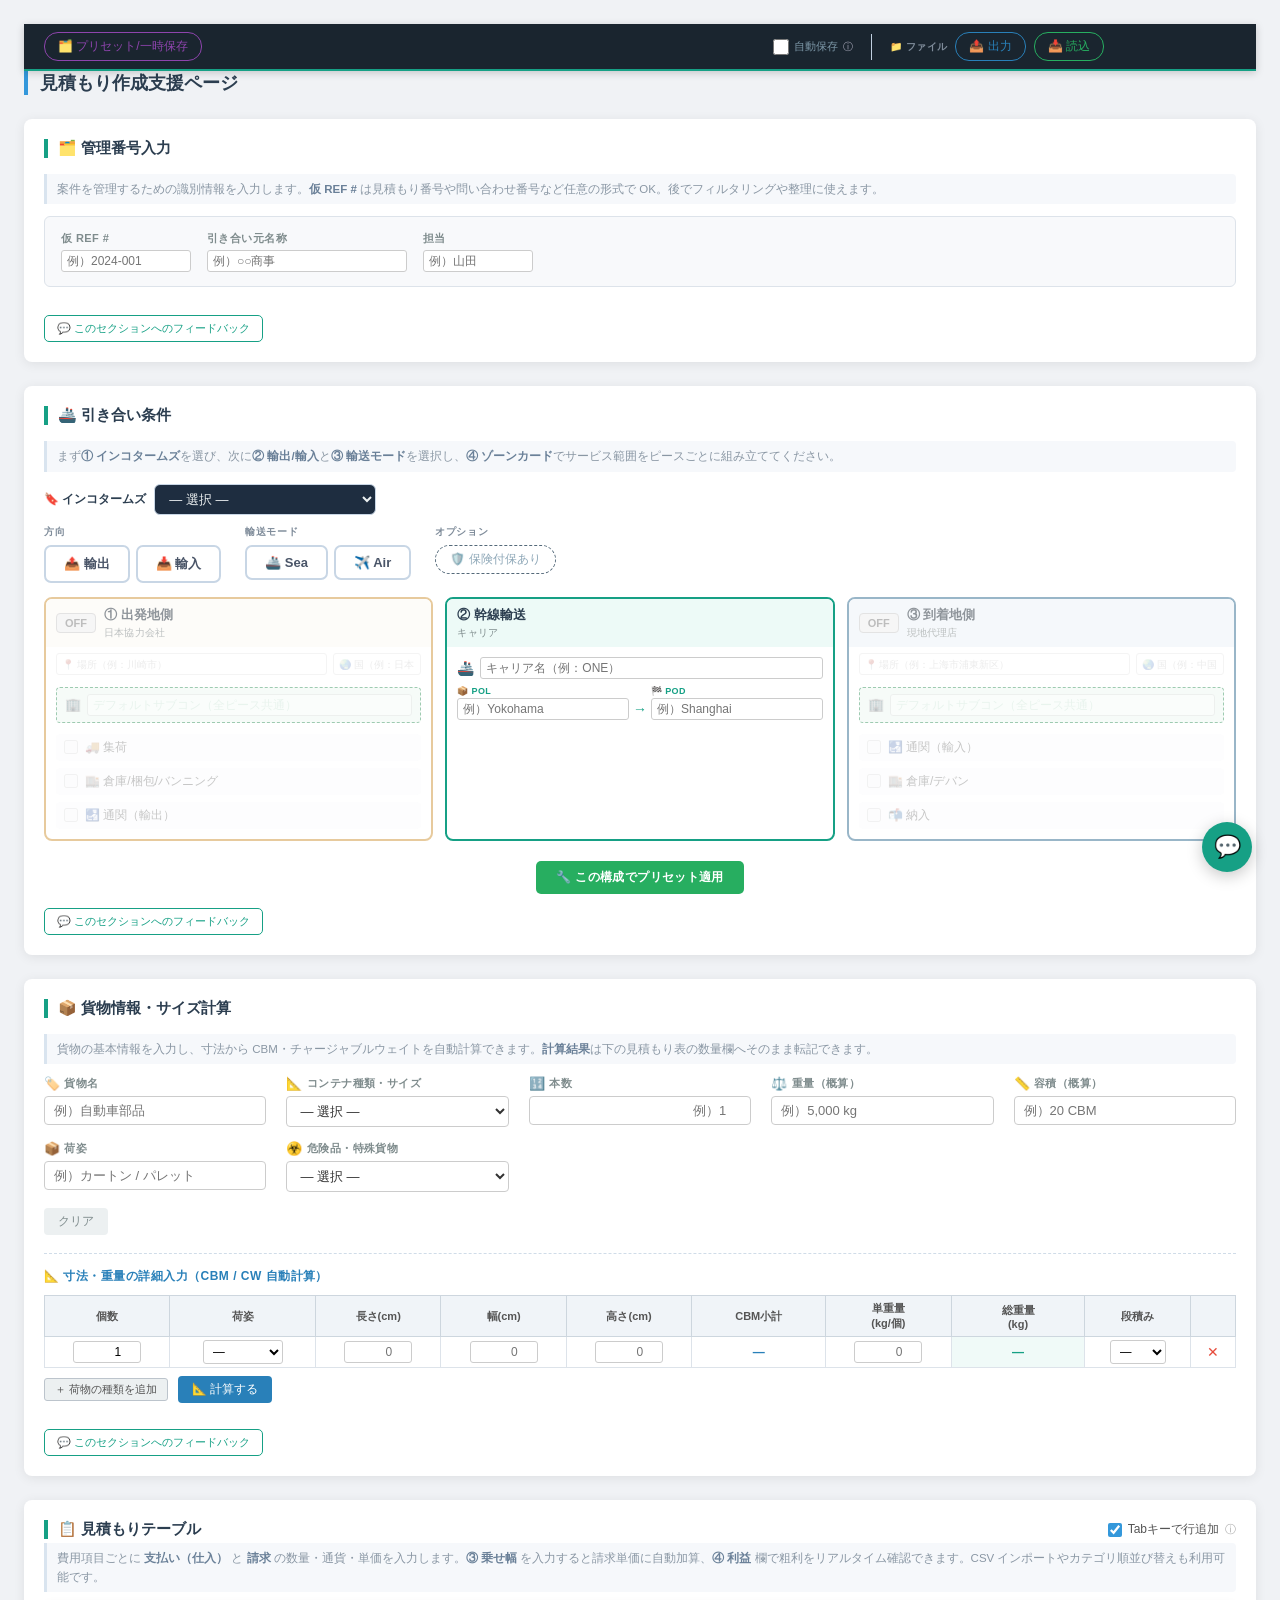
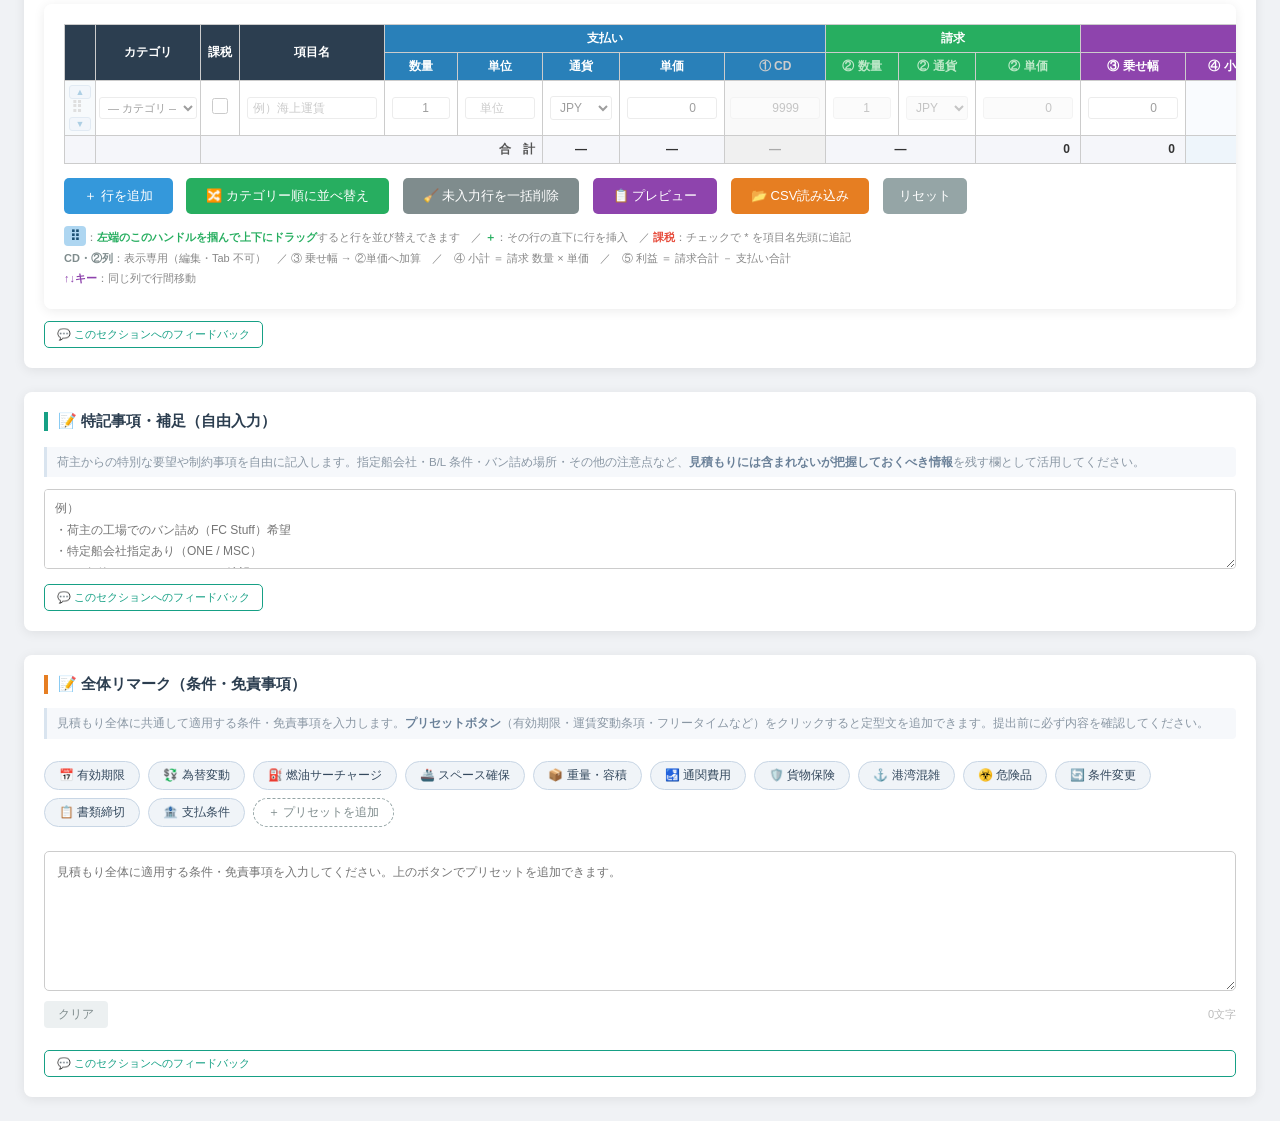
==== commit 4d3f8332: "Add files via upload" ====
--- a/index.html
+++ b/index.html
@@ -4,1898 +4,7 @@
 <meta charset="UTF-8">
 <meta name="viewport" content="width=device-width, initial-scale=1.0">
 <title>見積もり作成支援</title>
-<style>
-* { box-sizing: border-box; margin: 0; padding: 0; }
-
-body {
-  font-family: 'Helvetica Neue', Arial, 'Hiragino Kaku Gothic ProN', sans-serif;
-  background: #f0f2f5;
-  padding: 24px;
-  color: #333;
-  font-size: 13px;
-}
-
-h1 {
-  font-size: 18px;
-  margin-bottom: 16px;
-  color: #2c3e50;
-  border-left: 4px solid #3498db;
-  padding-left: 12px;
-}
-
-.container {
-  background: white;
-  border-radius: 8px;
-  padding: 20px;
-  box-shadow: 0 2px 12px rgba(0,0,0,0.08);
-  overflow-x: auto;
-}
-
-/* ========== 見積もりヘッダー ========== */
-.quote-header {
-  display: flex;
-  gap: 16px;
-  flex-wrap: wrap;
-  align-items: flex-end;
-  margin-bottom: 16px;
-  padding: 14px 16px;
-  background: #f8f9fb;
-  border: 1px solid #dde3ea;
-  border-radius: 6px;
-}
-.quote-field { display: flex; flex-direction: column; gap: 4px; }
-.quote-field label {
-  font-size: 11px; font-weight: 600; color: #7f8c8d;
-  text-transform: uppercase; letter-spacing: 0.04em;
-}
-.quote-field input {
-  border: 1px solid #ccc; border-radius: 4px;
-  padding: 5px 9px; font-size: 13px; font-family: inherit;
-  outline: none; transition: border-color 0.15s; background: #fff;
-}
-.quote-field input:focus { border-color: #3498db; }
-#qf-ref      { width: 130px; }
-#qf-customer { width: 200px; }
-#qf-person   { width: 110px; }
-
-/* ========== テーブル ========== */
-table { border-collapse: collapse; width: 100%; min-width: 1300px; }
-th, td {
-  border: 1px solid #ccc;
-  padding: 5px 7px;
-  text-align: center;
-  white-space: nowrap;
-}
-
-.hd-base   { background: #2c3e50; color: #fff; font-weight: 600; font-size: 12px; }
-.hd-pay    { background: #2980b9; color: #fff; font-weight: 600; font-size: 12px; }
-.hd-bill   { background: #27ae60; color: #fff; font-weight: 600; font-size: 12px; }
-.hd-profit { background: #8e44ad; color: #fff; font-weight: 600; font-size: 12px; }
-
-/* ドラッグハンドル（行用 — 目立つように強化） */
-.drag-handle {
-  cursor: grab;
-  color: #2980b9;
-  font-size: 18px;
-  font-weight: bold;
-  padding: 2px 5px;
-  user-select: none;
-  line-height: 1;
-  border-radius: 4px;
-  transition: background .15s, color .15s;
-  display: inline-block;
-}
-.drag-handle:hover {
-  background: #2980b9;
-  color: #fff;
-}
-.drag-handle:active { cursor: grabbing; background: #1f618d; color: #fff; }
-td.handle-cell {
-  width: 32px;
-  background: #eaf2f8;
-  padding: 3px 2px;
-  text-align: center;
-}
-tr:hover td.handle-cell { background: #d6eaf8; }
-/* 行ホバー時にハンドルがチカっと光る */
-tbody tr:hover .drag-handle {
-  background: #aed6f1;
-  color: #1b4f72;
-}
-
-/* ドラッグ中の行スタイル */
-tr.dragging {
-  opacity: 0.4;
-  background: #eaf4fb !important;
-}
-tr.drag-over-top td {
-  border-top: 3px solid #3498db !important;
-}
-tr.drag-over-bottom td {
-  border-bottom: 3px solid #3498db !important;
-}
-
-/* 課税 */
-td.tax-cell { width: 44px; }
-input[type="checkbox"] { width: 16px; height: 16px; cursor: pointer; accent-color: #e74c3c; }
-tr.taxed td { background-color: rgba(231,76,60,0.06) !important; }
-tr.taxed td.profit-pos { background-color: #fde8e8 !important; }
-
-/* 入力共通 */
-input[type="text"],
-input[type="number"],
-select {
-  border: 1px solid #ccc; border-radius: 3px; padding: 3px 5px;
-  font-size: 12px; font-family: inherit; background: #fff;
-  outline: none; transition: border-color 0.15s;
-}
-input[type="text"]:focus,
-input[type="number"]:focus,
-select:focus { border-color: #3498db; }
-input[type="number"] { text-align: right; }
-
-.w-name  { width: 130px; }
-.w-qty   { width: 58px; }
-.w-cur   { width: 62px; }
-.w-price { width: 90px; }
-.w-mkup  { width: 90px; }
-.w-note  { width: 130px; }
-.w-cat   { width: 98px; font-size: 11px; padding: 3px 4px; }
-
-/* 表示専用 */
-.display-field {
-  pointer-events: none !important;
-  cursor: default !important;
-  user-select: none !important;
-  background: #f4f4f4 !important;
-  border-color: #e0e0e0 !important;
-  color: #666 !important;
-}
-select.display-field { color: #666 !important; }
-
-/* CD セル */
-td.cd-cell { background: #f0f0f0; padding: 3px 5px; min-width: 100px; }
-td.cat-cell { padding: 2px 3px !important; width: 105px; }
-
-td.profit-cell { font-weight: bold; text-align: right; padding-right: 10px; min-width: 85px; }
-td.profit-pos  { background: #eafaf1; color: #1e8449; }
-td.profit-neg  { background: #fdf2f2; color: #c0392b; }
-td.profit-zero { background: #f5f5f5; color: #888; }
-
-/* 行小計セル */
-td.subtotal-cell {
-  text-align: right;
-  padding-right: 10px;
-  min-width: 85px;
-  background: #eef5fb;
-  color: #2980b9;
-  font-weight: 600;
-}
-td.subtotal-has-value { background: #d6eaf8; }
-
-tfoot td { background: #f5f6fa; font-weight: bold; font-size: 12px; }
-tfoot .profit-pos { background: #d5f5e3; }
-tfoot .profit-neg { background: #fadbd8; }
-tfoot .profit-zero{ background: #ebebeb; }
-
-/* ========== カテゴリー色分け ========== */
-tr.cat-domestic     td { background: #fff5ec !important; }
-tr.cat-export-local td { background: #fef3e8 !important; }
-tr.cat-ocean        td { background: #e8f4fd !important; }
-tr.cat-air          td { background: #eeeeff !important; }
-tr.cat-surcharge    td { background: #fafae6 !important; }
-tr.cat-import-local td { background: #fff8e8 !important; }
-tr.cat-overseas     td { background: #edfaf3 !important; }
-tr.cat-customs      td { background: #f5ecff !important; }
-tr.cat-insurance    td { background: #fff0f8 !important; }
-tr.cat-other        td { background: #f0f0f0 !important; }
-
-tr.cat-domestic     td.profit-pos { background: #ffd8b0 !important; }
-tr.cat-export-local td.profit-pos { background: #ffd0a0 !important; }
-tr.cat-ocean        td.profit-pos { background: #b3d9f7 !important; }
-tr.cat-air          td.profit-pos { background: #c4c0ff !important; }
-tr.cat-surcharge    td.profit-pos { background: #e8e8a0 !important; }
-tr.cat-import-local td.profit-pos { background: #ffe5a0 !important; }
-tr.cat-overseas     td.profit-pos { background: #b8f0d1 !important; }
-tr.cat-customs      td.profit-pos { background: #dbb8ff !important; }
-tr.cat-insurance    td.profit-pos { background: #ffb8e8 !important; }
-tr.cat-other        td.profit-pos { background: #c8c8c8 !important; }
-
-tr.cat-domestic:hover     td { background: #ffe5cc !important; }
-tr.cat-export-local:hover td { background: #ffdcb8 !important; }
-tr.cat-ocean:hover        td { background: #cce5f8 !important; }
-tr.cat-air:hover          td { background: #d8d5ff !important; }
-tr.cat-surcharge:hover    td { background: #f5f5c0 !important; }
-tr.cat-import-local:hover td { background: #ffeec8 !important; }
-tr.cat-overseas:hover     td { background: #d0f5e5 !important; }
-tr.cat-customs:hover      td { background: #e5d0ff !important; }
-tr.cat-insurance:hover    td { background: #ffd0ef !important; }
-tr.cat-other:hover        td { background: #e0e0e0 !important; }
-
-/* ========== 未入力行グレーアウト ========== */
-tr.row-unfilled td { opacity: 0.38; }
-tr.row-unfilled:hover td { opacity: 0.65; }
-
-/* 非カテゴリ行のホバー */
-tbody tr:not([class*="cat-"]):hover td { background-color: rgba(52,152,219,0.04); }
-tbody tr:not([class*="cat-"]):hover td.cd-cell { background-color: #e8e8e8; }
-tbody tr:not([class*="cat-"]):hover td.handle-cell { background-color: #eef0f3; }
-tbody tr:not([class*="cat-"]):hover td.profit-pos { background-color: #c8f0d8; }
-tbody tr:not([class*="cat-"]):hover td.profit-neg { background-color: #f5cece; }
-
-.btn-del {
-  background: #e74c3c; color: white; border: none; border-radius: 3px;
-  cursor: pointer; padding: 3px 9px; font-size: 11px; transition: background 0.15s;
-}
-.btn-del:hover { background: #c0392b; }
-.btn-ins {
-  background: #27ae60; color: white; border: none; border-radius: 3px;
-  cursor: pointer; padding: 3px 9px; font-size: 11px;
-  transition: background 0.15s; margin-left: 4px;
-}
-.btn-ins:hover { background: #1e8449; }
-.btn-add {
-  display: inline-block; margin-top: 14px;
-  background: #3498db; color: white; border: none; border-radius: 5px;
-  cursor: pointer; padding: 9px 20px; font-size: 13px;
-  font-family: inherit; transition: background 0.15s;
-}
-.btn-add:hover { background: #2980b9; }
-.btn-reset {
-  display: inline-block; margin-top: 14px; margin-left: 10px;
-  background: #95a5a6; color: white; border: none; border-radius: 5px;
-  cursor: pointer; padding: 9px 16px; font-size: 13px;
-  font-family: inherit; transition: background 0.15s;
-}
-.btn-reset:hover { background: #7f8c8d; }
-.btn-preview {
-  display: inline-block; margin-top: 14px; margin-left: 10px;
-  background: #8e44ad; color: white; border: none; border-radius: 5px;
-  cursor: pointer; padding: 9px 20px; font-size: 13px;
-  font-family: inherit; transition: background 0.15s;
-}
-.btn-preview:hover { background: #7d3c98; }
-.btn-csv-import {
-  display: inline-block; margin-top: 14px; margin-left: 10px;
-  background: #e67e22; color: white; border: none; border-radius: 5px;
-  cursor: pointer; padding: 9px 20px; font-size: 13px;
-  font-family: inherit; transition: background 0.15s;
-}
-.btn-csv-import:hover { background: #d35400; }
-.btn-sort-cat {
-  display: inline-block; margin-top: 14px; margin-left: 10px;
-  background: #27ae60; color: white; border: none; border-radius: 5px;
-  cursor: pointer; padding: 9px 20px; font-size: 13px;
-  font-family: inherit; transition: background 0.15s;
-}
-.btn-sort-cat:hover { background: #1e8449; }
-.btn-clean-empty {
-  display: inline-block; margin-top: 14px; margin-left: 10px;
-  background: #7f8c8d; color: white; border: none; border-radius: 5px;
-  cursor: pointer; padding: 9px 20px; font-size: 13px;
-  font-family: inherit; transition: background 0.15s;
-}
-.btn-clean-empty:hover { background: #566061; }
-
-/* CSV読み込みエリア */
-#csvDropZone {
-  display: none;
-  margin-top: 14px;
-  border: 2px dashed #e67e22;
-  border-radius: 6px;
-  padding: 18px;
-  text-align: center;
-  color: #e67e22;
-  font-size: 13px;
-  background: #fff8f3;
-  transition: background 0.2s;
-  cursor: pointer;
-}
-#csvDropZone.active { background: #fde8d0; }
-#csvDropZone p { margin-top: 6px; font-size: 11px; color: #aaa; }
-
-#csvMsg {
-  display: none;
-  margin-top: 10px;
-  padding: 8px 14px;
-  border-radius: 5px;
-  font-size: 12px;
-  font-weight: 600;
-}
-#csvMsg.success { background: #eafaf1; color: #1e8449; display: block; }
-#csvMsg.error   { background: #fdf2f2; color: #c0392b; display: block; }
-
-/* ========== 引き合い条件 ========== */
-.condition-section {
-  margin-top: 24px;
-  background: white;
-  border-radius: 8px;
-  padding: 20px;
-  box-shadow: 0 2px 12px rgba(0,0,0,0.08);
-}
-.condition-section h2 {
-  font-size: 15px;
-  color: #2c3e50;
-  border-left: 4px solid #16a085;
-  padding-left: 10px;
-  margin-bottom: 16px;
-  display: flex;
-  align-items: center;
-  gap: 8px;
-}
-
-.condition-grid {
-  display: grid;
-  grid-template-columns: repeat(auto-fill, minmax(220px, 1fr));
-  gap: 14px 20px;
-  margin-bottom: 16px;
-}
-.cond-field { display: flex; flex-direction: column; gap: 5px; }
-.cond-field label {
-  font-size: 11px; font-weight: 600; color: #7f8c8d;
-  text-transform: uppercase; letter-spacing: 0.04em;
-  display: flex; align-items: center; gap: 4px;
-}
-.cond-field label .cond-icon { font-size: 13px; }
-.cond-field input,
-.cond-field select,
-.cond-field textarea {
-  border: 1px solid #ccc; border-radius: 4px;
-  padding: 6px 9px; font-size: 13px; font-family: inherit;
-  outline: none; transition: border-color 0.15s; background: #fff;
-  color: #333;
-}
-.cond-field input:focus,
-.cond-field select:focus,
-.cond-field textarea:focus { border-color: #16a085; }
-
-.cond-divider {
-  grid-column: 1 / -1;
-  border: none;
-  border-top: 1px dashed #e0e5ec;
-  margin: 2px 0;
-}
-.cond-section-label {
-  grid-column: 1 / -1;
-  font-size: 11px;
-  font-weight: 700;
-  color: #16a085;
-  text-transform: uppercase;
-  letter-spacing: 0.06em;
-  margin-bottom: -4px;
-}
-
-/* ---- 引き合い条件 最上位バー ---- */
-.cond-primary-bar {
-  display: flex;
-  flex-wrap: wrap;
-  gap: 16px 24px;
-  align-items: flex-start;
-  margin-bottom: 14px;
-}
-.cond-prim-group {
-  display: flex;
-  flex-direction: column;
-  gap: 6px;
-}
-.cond-prim-label {
-  font-size: 10px;
-  font-weight: 700;
-  color: #7f8c9a;
-  letter-spacing: .06em;
-  text-transform: uppercase;
-}
-.cond-prim-btns {
-  display: flex;
-  gap: 6px;
-  flex-wrap: wrap;
-}
-.cond-prim-btn {
-  padding: 8px 18px;
-  border-radius: 7px;
-  border: 2px solid #c8d6e5;
-  background: #fff;
-  color: #4a5568;
-  font-size: 13px;
-  font-weight: 600;
-  cursor: pointer;
-  font-family: inherit;
-  transition: border-color .15s, background .15s, color .15s;
-  white-space: nowrap;
-}
-.cond-prim-btn:hover {
-  border-color: #16a085;
-  color: #16a085;
-}
-.cond-prim-btn.active {
-  border-color: #16a085;
-  background: #16a085;
-  color: #fff;
-}
-
-/* ノード非表示（✕）ボタン */
-.node-hide-btn {
-  position: absolute;
-  top: 5px;
-  right: 6px;
-  background: none;
-  border: 1px solid transparent;
-  color: #ccc;
-  font-size: 11px;
-  line-height: 1;
-  cursor: pointer;
-  padding: 2px 5px;
-  border-radius: 4px;
-  font-family: inherit;
-  transition: background .12s, color .12s, border-color .12s;
-  z-index: 1;
-}
-.node-hide-btn:hover {
-  background: #fdecea;
-  border-color: #e74c3c;
-  color: #e74c3c;
-}
-
-/* 通関ノードのバッジ色 */
-
-/* ========== ゾーンビルダー ========== */
-/* ===== 輸送ルート シンプルフォーム ===== */
-.route-simple-form {
-  padding: 10px 16px 14px;
-  background: linear-gradient(135deg, #1a252f 0%, #2c3e50 100%);
-  border-radius: 8px;
-  margin-top: 8px;
-}
-.route-simple-grid {
-  display: flex;
-  gap: 16px;
-  flex-wrap: wrap;
-  margin-top: 8px;
-}
-.rsf-field {
-  display: flex;
-  flex-direction: column;
-  gap: 4px;
-  flex: 1;
-  min-width: 200px;
-}
-.rsf-label {
-  font-size: 10px;
-  font-weight: 700;
-  color: #7f8c8d;
-  text-transform: uppercase;
-  letter-spacing: .06em;
-}
-.rsf-input {
-  width: 100%;
-  box-sizing: border-box;
-  padding: 6px 9px;
-  border: 1px solid #3d5166;
-  border-radius: 5px;
-  background: #253545;
-  color: #ecf0f1;
-  font-size: 12px;
-  font-family: inherit;
-  outline: none;
-  transition: border-color .15s;
-}
-.rsf-input:focus { border-color: #16a085; }
-.rsf-input::placeholder { color: #7f8c8d; font-size: 11px; }
-.rsf-country {
-  font-size: 11px;
-}
-
-.zone-builder {
-  display: flex;
-  gap: 12px;
-  margin: 14px 0 10px;
-  flex-wrap: wrap;
-  align-items: stretch;
-}
-.zone-card {
-  flex: 1;
-  min-width: 160px;
-  border: 2px solid #dde3ea;
-  border-radius: 8px;
-  overflow: hidden;
-  transition: opacity .2s, filter .2s;
-}
-.zone-card.zone-origin { border-color: #f39c12; }
-.zone-card.zone-main   { border-color: #16a085; }
-.zone-card.zone-dest   { border-color: #2980b9; }
-.zone-card.zone-off    { opacity: .55; filter: grayscale(.4); }
-
-.zone-card-header {
-  display: flex;
-  align-items: center;
-  gap: 8px;
-  padding: 7px 10px;
-  background: #f8f9fb;
-}
-.zone-card.zone-origin .zone-card-header { background: #fef9f0; }
-.zone-card.zone-main   .zone-card-header { background: #edfaf7; }
-.zone-card.zone-dest   .zone-card-header { background: #eaf4fb; }
-
-.zone-card-title {
-  display: flex;
-  flex-direction: column;
-  gap: 2px;
-}
-.zone-num   { font-weight: 700; font-size: 13px; color: #2c3e50; }
-.zone-subcon{ font-size: 10px; color: #7f8c8d; letter-spacing: .02em; }
-
-.zone-toggle-btn {
-  font-size: 11px;
-  font-weight: 700;
-  padding: 3px 8px;
-  border-radius: 4px;
-  border: 1px solid #ccc;
-  cursor: pointer;
-  background: #eee;
-  color: #888;
-  flex-shrink: 0;
-  transition: background .15s, color .15s;
-}
-.zone-toggle-btn.on {
-  background: #27ae60;
-  border-color: #27ae60;
-  color: #fff;
-}
-.zone-pieces {
-  padding: 8px 10px;
-  display: flex;
-  flex-direction: column;
-  gap: 5px;
-  min-height: 80px;
-}
-.piece-item {
-  display: flex;
-  align-items: center;
-  gap: 7px;
-  font-size: 12px;
-  cursor: pointer;
-  padding: 5px 8px;
-  border-radius: 4px;
-  background: #f8f9fb;
-  user-select: none;
-  transition: background .12s;
-}
-.piece-item:hover { background: #ecf0f1; }
-.piece-item input[type=checkbox] {
-  width: 14px; height: 14px; flex-shrink: 0;
-  accent-color: #27ae60; cursor: pointer;
-}
-.piece-item input[type=checkbox]:disabled { cursor: not-allowed; }
-.piece-item:has(input:disabled) { opacity: .5; cursor: not-allowed; }
-
-/* ── ピース行（チェックボックス＋サブコン入力）── */
-.piece-row { display: flex; flex-direction: column; margin-bottom: 2px; }
-.piece-subcon-area {
-  display: none;
-  flex-direction: column;
-  gap: 4px;
-  padding: 3px 8px 5px 28px;
-  background: #f0f8f0;
-  border-left: 2px solid #27ae60;
-  border-radius: 0 0 4px 4px;
-  margin-top: -3px;
-}
-.sc-entry { display: flex; align-items: center; gap: 4px; }
-.sc-input {
-  flex: 1; font-size: 11px; padding: 3px 7px;
-  border: 1px solid #b2dfdb; border-radius: 4px;
-  background: #fff; min-width: 0; color: #2c3e50;
-}
-.sc-input:focus { outline: none; border-color: #27ae60; }
-.sc-add-btn, .sc-del-btn {
-  font-size: 14px; line-height: 1; width: 22px; height: 22px;
-  border: none; border-radius: 4px; cursor: pointer;
-  display: flex; align-items: center; justify-content: center;
-  flex-shrink: 0;
-}
-.sc-add-btn { background: #d5f5e3; color: #1e8449; }
-.sc-del-btn { background: #fdecea; color: #c0392b; }
-.sc-add-btn:hover { background: #a9dfbf; }
-.sc-del-btn:hover { background: #f5b7b1; }
-.zone-off .piece-subcon-area { display: none !important; }
-
-/* ── ゾーンデフォルトサブコン入力 ── */
-.zone-default-sc {
-  display: flex; align-items: center; gap: 6px;
-  padding: 6px 8px; margin-bottom: 6px;
-  background: #eaf9f1; border-radius: 4px;
-  border: 1px dashed #27ae60;
-}
-.z-ds-label { font-size: 13px; flex-shrink: 0; }
-.zone-default-input {
-  flex: 1; font-size: 11px; padding: 4px 8px;
-  border: 1px solid #27ae60; border-radius: 4px; min-width: 0;
-  color: #1e8449; font-weight: 600;
-}
-.zone-default-input::placeholder { color: #a9dfbf; font-weight: 400; }
-.zone-off .zone-default-input   { opacity: .45; pointer-events: none; }
-.zone-addr-row {
-  padding: 6px 10px 4px;
-  display: flex;
-  gap: 6px;
-}
-.zone-addr-input {
-  flex: 1;
-  padding: 5px 8px;
-  border: 1px solid #d5dce8;
-  border-radius: 4px;
-  font-size: 11px;
-  background: #f4f6f9;
-  color: #2c3e50;
-  font-family: inherit;
-  outline: none;
-  transition: border-color .15s, background .15s;
-}
-.zone-addr-input:not(:disabled) { background: #fff; border-color: #bdc3c7; }
-.zone-addr-input:not(:disabled):focus { border-color: #16a085; }
-.zone-addr-input::placeholder { color: #aaa; font-size: 10px; }
-.zone-addr-input:disabled { opacity: .4; cursor: not-allowed; }
-.zone-addr-country { max-width: 88px; }
-.w-subcon  { width: 90px; font-size: 11px; }
-.zone-preset-bar { padding: 10px 0 2px; text-align: center; }
-.btn-zone-preset { background: #27ae60; color: #fff; border: none; padding: 8px 20px; border-radius: 5px; font-size: 12px; font-weight: 600; cursor: pointer; font-family: inherit; transition: background .15s; letter-spacing: .03em; }
-.btn-zone-preset:hover { background: #219a52; }
-.btn-zone-preset:active { background: #1a7d41; }
-
-
-/* ── Zone② 幹線輸送入力 ── */
-.zone2-inputs { padding: 10px 10px 8px; }
-.z2-row { display: flex; align-items: center; gap: 6px; margin-bottom: 7px; }
-.z2-label { font-size: 14px; flex-shrink: 0; }
-.z2-pol-pod-row { display: flex; align-items: flex-end; gap: 4px; }
-.z2-port { display: flex; flex-direction: column; gap: 2px; flex: 1; min-width: 0; }
-.z2-port-label { font-size: 9px; font-weight: 700; color: #16a085; letter-spacing: .04em; }
-.z2-input {
-  font-size: 11px; padding: 4px 7px;
-  border: 1px solid #b2dfdb; border-radius: 4px;
-  width: 100%; box-sizing: border-box; color: #2c3e50;
-}
-.z2-input:focus { border-color: #16a085; outline: none; }
-.z2-arrow { color: #16a085; font-weight: bold; font-size: 14px; padding-bottom: 3px; flex-shrink: 0; }
-
-
-.zone-fixed-content {
-  padding: 16px 10px;
-  text-align: center;
-}
-.zone-fixed-route {
-  font-size: 15px;
-  font-weight: 700;
-  color: #16a085;
-  letter-spacing: .06em;
-}
-.zone2-carrier {
-  font-size: 11px;
-  color: #7f8c8d;
-  margin-top: 5px;
-}
-
-
-/* FCL/LCL サブボタン */
-.cond-sub-btns {
-  display: flex;
-  gap: 4px;
-}
-.cond-sub-btn {
-  padding: 4px 12px;
-  border-radius: 5px;
-  border: 1.5px solid #c8d6e5;
-  background: #fff;
-  color: #7f8c9a;
-  font-size: 11px;
-  font-weight: 600;
-  cursor: pointer;
-  font-family: inherit;
-  transition: border-color .15s, background .15s, color .15s;
-}
-.cond-sub-btn.active {
-  border-color: #2471a3;
-  background: #2471a3;
-  color: #fff;
-}
-/* インコタームズ行 */
-.cond-inco-bar {
-  display: flex;
-  align-items: center;
-  flex-wrap: wrap;
-  gap: 8px;
-  margin-bottom: 10px;
-}
-.cond-inco-label {
-  font-size: 12px;
-  font-weight: 600;
-  color: #2c3e50;
-  white-space: nowrap;
-}
-.cond-inco-bar select {
-  padding: 6px 10px;
-  border: 1.5px solid #c8d6e5;
-  border-radius: 6px;
-  font-size: 13px;
-  font-family: inherit;
-  background: #1e2d40;
-  color: #ecf0f1;
-  cursor: pointer;
-  outline: none;
-}
-.cond-inco-bar select:focus { border-color: #16a085; }
-.cond-inco-bar select option { background: #2c3e50; color: #ecf0f1; }
-.cond-inco-bar select optgroup { background: #1a252f; color: #7f8c9a; font-style: normal; }
-
-.scope-btns {
-  display: flex;
-  flex-wrap: wrap;
-  gap: 7px;
-}
-.scope-btn {
-  padding: 6px 15px;
-  border: 1.5px solid #4a6278;
-  border-radius: 20px;
-  background: transparent;
-  color: #95a5a6;
-  font-size: 12px;
-  font-family: inherit;
-  cursor: pointer;
-  transition: all .15s;
-  white-space: nowrap;
-  line-height: 1.4;
-}
-.scope-btn:hover {
-  border-color: #16a085;
-  color: #16a085;
-  background: rgba(22,160,133,.1);
-}
-.scope-btn.active {
-  border-color: #16a085;
-  background: #16a085;
-  color: #fff;
-  font-weight: 700;
-}
-.scope-hint {
-  font-size: 11px;
-  color: #7f8c8d;
-  margin: 8px 0 0;
-  min-height: 14px;
-  line-height: 1.5;
-}
-/* 倉庫オプショントグル */
-.wh-toggle-wrap {
-  display: flex;
-  align-items: center;
-  flex-wrap: wrap;
-  gap: 10px;
-  margin-top: 10px;
-  padding-top: 10px;
-  border-top: 1px solid rgba(255,255,255,.07);
-}
-/* インコタームズ・輸送モード（作業範囲セクション内横並び） */
-.scope-inline-fields {
-  display: flex;
-  gap: 12px;
-  flex-wrap: wrap;
-  margin-top: 10px;
-  padding-top: 10px;
-  border-top: 1px solid rgba(255,255,255,.07);
-}
-.scope-inline-field {
-  display: flex;
-  flex-direction: column;
-  gap: 5px;
-  flex: 1;
-  min-width: 160px;
-}
-.scope-inline-field label {
-  font-size: 10px;
-  font-weight: 700;
-  color: #7f9aaa;
-  letter-spacing: .04em;
-}
-.scope-inline-field select {
-  background: rgba(255,255,255,.07);
-  border: 1px solid rgba(255,255,255,.15);
-  border-radius: 6px;
-  color: #d0dde5;
-  font-size: 12px;
-  font-family: inherit;
-  padding: 6px 10px;
-  outline: none;
-  cursor: pointer;
-  transition: border-color .15s;
-}
-.scope-inline-field select:focus { border-color: #16a085; }
-.scope-inline-field select option { background: #2c3e50; color: #ecf0f1; }
-.scope-inline-field select optgroup { background: #1a252f; color: #7f8c8d; font-style: normal; }
-.wh-toggle-label {
-  font-size: 9px;
-  font-weight: 700;
-  color: #5d7180;
-  text-transform: uppercase;
-  letter-spacing: .08em;
-  white-space: nowrap;
-}
-.wh-toggle-btn {
-  padding: 5px 14px;
-  border: 1.5px dashed #556a7a;
-  border-radius: 20px;
-  background: transparent;
-  color: #8fa8b8;
-  font-size: 12px;
-  font-family: inherit;
-  cursor: pointer;
-  transition: all .15s;
-  white-space: nowrap;
-  line-height: 1.4;
-}
-.wh-toggle-btn:hover {
-  border-color: #f39c12;
-  color: #f39c12;
-  border-style: solid;
-  background: rgba(243,156,18,.06);
-}
-.wh-toggle-btn.active {
-  border-color: #f39c12;
-  border-style: solid;
-  background: rgba(243,156,18,.15);
-  color: #f39c12;
-  font-weight: 700;
-}
-.wh-toggle-btn.ins-on {
-  border-color: #2471a3;
-  border-style: solid;
-  background: rgba(36,113,163,.12);
-  color: #fff;
-  background-color: #2471a3;
-  font-weight: 700;
-}
-.wh-toggle-desc {
-  font-size: 10px;
-  color: #f39c12;
-  font-style: italic;
-  min-height: 14px;
-}
-
-.cond-free { margin-top: 6px; }
-.cond-free label {
-  font-size: 11px; font-weight: 600; color: #7f8c8d;
-  text-transform: uppercase; letter-spacing: 0.04em;
-  display: block; margin-bottom: 6px;
-}
-#condFreeText {
-  width: 100%; min-height: 80px;
-  border: 1px solid #ccc; border-radius: 4px;
-  padding: 8px 10px; font-size: 12px; font-family: inherit;
-  line-height: 1.8; resize: vertical; outline: none;
-  transition: border-color 0.15s;
-}
-#condFreeText:focus { border-color: #16a085; }
-
-.cond-actions { display: flex; gap: 8px; margin-top: 12px; }
-.btn-cond-clear {
-  background: #ecf0f1; color: #7f8c8d; border: none; border-radius: 4px;
-  padding: 5px 14px; font-size: 12px; cursor: pointer; font-family: inherit;
-  transition: background 0.15s;
-}
-.btn-cond-clear:hover { background: #bdc3c7; color: #2c3e50; }
-
-/* ========== サイズ計算 ========== */
-.calc-wrapper {
-  grid-column: 1 / -1;
-  margin-top: 4px;
-  overflow-x: auto;          /* はみ出しを横スクロールで対応 */
-  -webkit-overflow-scrolling: touch;
-}
-.calc-mini-table {
-  border-collapse: collapse;
-  font-size: 12px;
-  width: 100%;
-  min-width: 480px;          /* 最低幅を確保してレイアウト崩れを防ぐ */
-}
-.calc-mini-table th {
-  background: #f0f4f8;
-  border: 1px solid #cdd6de;
-  padding: 5px 6px;
-  font-size: 11px;
-  font-weight: 600;
-  color: #555;
-  text-align: center;
-  white-space: nowrap;
-}
-.calc-mini-table td {
-  border: 1px solid #dde3ea;
-  padding: 3px 3px;
-  text-align: center;
-}
-.calc-mini-table input[type="number"] {
-  width: 68px;
-  text-align: right;
-  padding: 3px 4px;
-  border: 1px solid #ccc;
-  border-radius: 3px;
-  font-size: 12px;
-  font-family: inherit;
-  outline: none;
-}
-.calc-mini-table input[type="number"]:focus { border-color: #3498db; }
-.cbm-result {
-  color: #2980b9;
-  font-weight: 700;
-  text-align: right;
-  padding-right: 8px;
-  min-width: 80px;
-  font-size: 12px;
-}
-.kg-total-result {
-  color: #16a085;
-  font-weight: 700;
-  text-align: right;
-  padding-right: 8px;
-  min-width: 80px;
-  font-size: 12px;
-  background: #f0faf8;
-}
-.btn-calc-add {
-  margin-top: 6px;
-  background: #ecf0f1;
-  color: #555;
-  border: 1px solid #bcc4cc;
-  border-radius: 3px;
-  padding: 3px 10px;
-  font-size: 11px;
-  cursor: pointer;
-  font-family: inherit;
-  transition: background 0.15s;
-}
-.btn-calc-add:hover { background: #d5dde5; }
-.btn-calc-row-del {
-  background: none;
-  border: none;
-  color: #e74c3c;
-  cursor: pointer;
-  font-size: 14px;
-  padding: 0 4px;
-  line-height: 1;
-}
-.btn-calc-run {
-  display: inline-block;
-  margin-top: 8px;
-  margin-left: 6px;
-  background: #2980b9;
-  color: white;
-  border: none;
-  border-radius: 4px;
-  padding: 5px 14px;
-  font-size: 12px;
-  cursor: pointer;
-  font-family: inherit;
-  transition: background 0.15s;
-}
-.btn-calc-run:hover { background: #1a6fa8; }
-.calc-results-panel {
-  display: none;
-  margin-top: 10px;
-  padding: 10px 16px;
-  background: #f0f8ff;
-  border: 1px solid #b8d8f8;
-  border-radius: 6px;
-}
-.calc-results-grid {
-  display: flex;
-  flex-wrap: wrap;
-  gap: 12px 28px;
-  margin-bottom: 6px;
-}
-.calc-result-item { display: flex; flex-direction: column; gap: 2px; }
-.calc-r-lbl {
-  font-size: 10px;
-  font-weight: 700;
-  color: #7f8c8d;
-  text-transform: uppercase;
-  letter-spacing: 0.06em;
-}
-.calc-r-val {
-  font-size: 15px;
-  font-weight: 700;
-  color: #2c3e50;
-}
-.calc-r-val.hl-blue   { color: #2980b9; }
-.calc-r-val.hl-green  { color: #27ae60; }
-.calc-r-val.hl-orange { color: #e67e22; }
-
-.calc-divider-line {
-  border: none;
-  border-top: 1px dashed #b8d8f8;
-  margin: 8px 0;
-}
-.calc-reflect-title {
-  font-size: 11px;
-  font-weight: 700;
-  color: #2980b9;
-  margin-bottom: 8px;
-  text-transform: uppercase;
-  letter-spacing: 0.06em;
-}
-.calc-reflect-row {
-  display: flex;
-  align-items: center;
-  gap: 8px;
-  margin-bottom: 6px;
-  flex-wrap: wrap;
-}
-.calc-reflect-lbl {
-  min-width: 160px;
-  font-size: 12px;
-  font-weight: 600;
-  color: #34495e;
-}
-.calc-row-select {
-  border: 1px solid #ccc;
-  border-radius: 3px;
-  padding: 3px 7px;
-  font-size: 12px;
-  font-family: inherit;
-  outline: none;
-  max-width: 200px;
-}
-.calc-row-select:focus { border-color: #2980b9; }
-.btn-do-reflect {
-  background: #e67e22;
-  color: white;
-  border: none;
-  border-radius: 3px;
-  padding: 3px 10px;
-  font-size: 11px;
-  cursor: pointer;
-  font-family: inherit;
-  transition: background 0.15s;
-}
-.btn-do-reflect:hover { background: #d35400; }
-
-.calc-cargo-reflect { display: flex; justify-content: flex-start; margin-top: 6px; }
-.btn-calc-cargo-reflect {
-  background: #16a085;
-  color: #fff;
-  border: none;
-  border-radius: 4px;
-  padding: 6px 14px;
-  font-size: 12px;
-  font-weight: 600;
-  cursor: pointer;
-  font-family: inherit;
-  transition: background 0.15s;
-}
-.btn-calc-cargo-reflect:hover { background: #1abc9c; }
-
-/* プレビュー内：引き合い条件 */
-#pvCondBox {
-  margin-bottom: 14px;
-  padding: 12px 16px;
-  background: #f0faf8;
-  border: 1px solid #a8d8ce;
-  border-radius: 5px;
-  font-size: 12px;
-}
-#pvCondBox strong {
-  display: block;
-  font-size: 12px;
-  color: #0e6655;
-  margin-bottom: 8px;
-  padding-bottom: 4px;
-  border-bottom: 1px solid #a8d8ce;
-}
-.pv-cond-grid {
-  display: grid;
-  grid-template-columns: repeat(auto-fill, minmax(200px, 1fr));
-  gap: 6px 16px;
-}
-.pv-cond-item { display: flex; gap: 6px; font-size: 12px; }
-.pv-cond-lbl { color: #7f8c8d; font-weight: 600; white-space: nowrap; }
-.pv-cond-val { color: #2c3e50; }
-.pv-cond-free {
-  margin-top: 8px; padding-top: 8px;
-  border-top: 1px dashed #a8d8ce;
-  font-size: 12px; color: #2c3e50;
-  white-space: pre-wrap; line-height: 1.7;
-}
-
-/* ========== リマーク欄 ========== */
-.remark-section {
-  margin-top: 24px;
-  background: white;
-  border-radius: 8px;
-  padding: 20px;
-  box-shadow: 0 2px 12px rgba(0,0,0,0.08);
-}
-.remark-section h2 {
-  font-size: 15px;
-  color: #2c3e50;
-  border-left: 4px solid #e67e22;
-  padding-left: 10px;
-  margin-bottom: 14px;
-  display: flex;
-  align-items: center;
-  gap: 8px;
-}
-
-.remark-presets {
-  display: flex;
-  flex-wrap: wrap;
-  gap: 8px;
-  margin-bottom: 14px;
-}
-.preset-btn {
-  background: #f0f4f8;
-  border: 1px solid #c8d6e5;
-  border-radius: 20px;
-  padding: 5px 14px;
-  font-size: 12px;
-  cursor: pointer;
-  color: #34495e;
-  transition: all 0.15s;
-  font-family: inherit;
-}
-.preset-btn:hover  { background: #dce8f5; border-color: #3498db; color: #2980b9; }
-.preset-btn.active { background: #d6eaf8; border-color: #3498db; color: #1a5276; font-weight: 600; }
-
-.remark-body { display: flex; flex-direction: column; gap: 10px; }
-#remarkTextarea {
-  width: 100%;
-  min-height: 140px;
-  border: 1px solid #ccc;
-  border-radius: 5px;
-  padding: 10px 12px;
-  font-size: 12px;
-  font-family: inherit;
-  line-height: 1.8;
-  resize: vertical;
-  outline: none;
-  transition: border-color 0.15s;
-  color: #333;
-}
-#remarkTextarea:focus { border-color: #e67e22; }
-.remark-actions { display: flex; gap: 8px; flex-wrap: wrap; align-items: center; }
-.btn-remark-clear {
-  background: #ecf0f1; color: #7f8c8d; border: none; border-radius: 4px;
-  padding: 5px 14px; font-size: 12px; cursor: pointer; font-family: inherit;
-  transition: background 0.15s;
-}
-.btn-remark-clear:hover { background: #bdc3c7; color: #2c3e50; }
-.remark-char { font-size: 11px; color: #bbb; margin-left: auto; }
-
-#pvRemarkBox {
-  margin-top: 16px;
-  padding: 12px 14px;
-  background: #fffdf5;
-  border: 1px solid #f0d9a0;
-  border-radius: 5px;
-  font-size: 12px;
-  line-height: 1.9;
-  color: #5d4e00;
-  white-space: pre-wrap;
-}
-#pvRemarkBox strong {
-  display: block;
-  margin-bottom: 6px;
-  font-size: 12px;
-  color: #7d5a00;
-  border-bottom: 1px solid #f0d9a0;
-  padding-bottom: 4px;
-}
-
-.tip { font-size: 11px; color: #888; margin-top: 10px; line-height: 1.8; }
-.tip b { color: #27ae60; }
-.tip b.red { color: #e74c3c; }
-.tip b.gray { color: #7f8c8d; }
-.tip b.blue { color: #3498db; }
-.tip b.purple { color: #8e44ad; }
-
-/* ========== プレビューモーダル ========== */
-#previewOverlay {
-  display: none; position: fixed; inset: 0;
-  background: rgba(0,0,0,0.55); z-index: 1000;
-  justify-content: center; align-items: flex-start;
-  padding: 30px 20px; overflow-y: auto;
-}
-#previewOverlay.open { display: flex; }
-#previewBox {
-  background: #fff; border-radius: 8px;
-  box-shadow: 0 8px 40px rgba(0,0,0,0.25);
-  padding: 28px 30px 24px; width: 100%; max-width: 1040px;
-}
-#previewBox h2 {
-  font-size: 16px; color: #2c3e50; margin-bottom: 16px;
-  border-left: 4px solid #8e44ad; padding-left: 10px;
-}
-.pv-meta {
-  display: flex; gap: 24px; flex-wrap: wrap; font-size: 12px;
-  margin-bottom: 14px; padding: 10px 14px;
-  background: #f8f9fb; border-radius: 5px; border: 1px solid #e0e5ec;
-}
-.pv-meta-item { display: flex; gap: 6px; align-items: center; }
-.pv-meta-item .lbl { color: #888; font-weight: 600; }
-.pv-meta-item .val { color: #2c3e50; font-weight: 500; }
-
-#previewTableWrap { overflow-x: auto; }
-#previewTable {
-  border-collapse: collapse; width: 100%; min-width: 880px;
-  font-size: 12px; user-select: text;
-}
-#previewTable th {
-  background: #2c3e50; color: #fff; border: 1px solid #aaa;
-  padding: 6px 10px; font-weight: 600;
-}
-#previewTable th.ph-pay    { background: #2980b9; }
-#previewTable th.ph-bill   { background: #27ae60; }
-#previewTable th.ph-profit { background: #8e44ad; }
-#previewTable td { border: 1px solid #ccc; padding: 5px 10px; text-align: center; }
-#previewTable td.pv-name { text-align: left; min-width: 120px; }
-#previewTable td.pv-num  { text-align: right; }
-#previewTable td.pv-cd   { text-align: right; background: #f0f0f0; color: #666; }
-#previewTable td.pv-pr   { text-align: right; font-weight: bold; }
-#previewTable td.pv-subtotal { text-align: right; background: #d6eaf8; color: #2980b9; font-weight: 600; }
-#previewTable td.pv-pos  { background: #eafaf1; color: #1e8449; }
-#previewTable td.pv-neg  { background: #fdf2f2; color: #c0392b; }
-#previewTable td.pv-zero { background: #f5f5f5; color: #888; }
-#previewTable tr.pv-total td { background: #f5f6fa; font-weight: bold; }
-#previewTable tr.pv-total td.pv-pos { background: #d5f5e3; }
-#previewTable tr.pv-total td.pv-neg { background: #fadbd8; }
-#previewTable td.pv-taxed { color: #e74c3c; }
-
-.pv-btns { display: flex; gap: 10px; margin-top: 18px; flex-wrap: wrap; align-items: center; }
-.pv-btn-copy {
-  background: #27ae60; color: white; border: none; border-radius: 5px;
-  cursor: pointer; padding: 8px 18px; font-size: 13px; font-family: inherit;
-  transition: background 0.15s;
-}
-.pv-btn-copy:hover { background: #1e8449; }
-.pv-btn-csv {
-  background: #2980b9; color: white; border: none; border-radius: 5px;
-  cursor: pointer; padding: 8px 18px; font-size: 13px; font-family: inherit;
-  transition: background 0.15s;
-}
-.pv-btn-csv:hover { background: #1a6fa8; }
-.pv-btn-close {
-  background: #95a5a6; color: white; border: none; border-radius: 5px;
-  cursor: pointer; padding: 8px 18px; font-size: 13px; font-family: inherit;
-  transition: background 0.15s;
-}
-.pv-btn-close:hover { background: #7f8c8d; }
-.pv-copy-msg { font-size: 12px; color: #27ae60; opacity: 0; transition: opacity 0.4s; }
-.pv-copy-msg.show { opacity: 1; }
-.pv-hint { font-size: 11px; color: #999; margin-top: 10px; }
-
-/* ========== 保存ツールバー ========== */
-.save-toolbar {
-  display: flex;
-  align-items: center;
-  gap: 8px;
-  flex-wrap: wrap;
-  background: #1a252f;
-  padding: 8px 20px;
-  position: sticky;
-  top: 0;
-  z-index: 200;
-  border-bottom: 2px solid #16a085;
-  box-shadow: 0 2px 8px rgba(0,0,0,.18);
-}
-.save-toolbar-title {
-  font-size: 11px;
-  font-weight: 700;
-  color: #7f9aaa;
-  letter-spacing: .06em;
-  margin-right: 4px;
-}
-.save-btn {
-  padding: 5px 13px;
-  border: 1.5px solid;
-  border-radius: 14px;
-  font-size: 12px;
-  font-family: inherit;
-  cursor: pointer;
-  background: transparent;
-  transition: all .15s;
-  white-space: nowrap;
-}
-.save-btn-save      { border-color:#16a085; color:#16a085; }
-.save-btn-save:hover{ background:#16a085; color:#fff; }
-.save-btn-load      { border-color:#2980b9; color:#2980b9; }
-.save-btn-load:hover{ background:#2980b9; color:#fff; }
-.save-btn-clear-save{ border-color:#e74c3c; color:#e74c3c; }
-.save-btn-clear-save:hover{ background:#e74c3c; color:#fff; }
-.save-btn-export  { border-color:#2980b9; color:#2980b9; }
-.save-btn-export:hover { background:#2980b9; color:#fff; }
-.save-btn-preset  { border-color:#8e44ad; color:#8e44ad; }
-.save-btn-preset:hover { background:#8e44ad; color:#fff; }
-.save-btn-import { border-color:#27ae60; color:#27ae60; }
-.save-btn-import:hover{ background:#27ae60; color:#fff; }
-/* ---- toolbar 2-section layout ---- */
-.save-toolbar-sep {
-  width: 1px; height: 26px;
-  background: #c0cfe0;
-  margin: 0 10px;
-  align-self: center;
-  flex-shrink: 0;
-}
-.save-toolbar-label {
-  font-size: 10px; font-weight: 700;
-  color: #7f8c9a;
-  letter-spacing: .04em;
-  white-space: nowrap;
-}
-/* ---- mode-hidden: コンテナ欄の輸送モード連動 ---- */
-.mode-hidden,
-[data-mode-hidden="1"] { display: none !important; }
-/* ---- 非表示バッジ（フィールドの代わりに表示） ---- */
-.hidden-badge {
-  display: inline-flex; align-items: center; gap: 4px;
-  font-size: 10px; color: #a0aab4;
-  padding: 2px 6px; border-radius: 4px;
-  background: #f0f4f8;
-  border: 1px dashed #c8d6e5;
-  white-space: nowrap;
-}
-.save-status {
-  font-size: 11px;
-  color: #16a085;
-  margin-left: 4px;
-  min-width: 120px;
-  opacity: 0;
-  transition: opacity .4s;
-}
-.save-status.show { opacity: 1; }
-.autosave-label {
-  font-size: 11px;
-  color: #7f9aaa;
-  display: flex;
-  align-items: center;
-  gap: 5px;
-  cursor: pointer;
-  margin-left: auto;
-}
-.autosave-label input { cursor: pointer; }
-.autosave-info {
-  font-size: 10px;
-  color: #aab;
-  cursor: help;
-  line-height: 1;
-}
-/* 自動保存復元バナー */
-#autosave-restore-bar {
-  display: none;
-  position: fixed;
-  bottom: 20px;
-  left: 50%;
-  transform: translateX(-50%);
-  background: #2c3e50;
-  color: #ecf0f1;
-  padding: 10px 18px;
-  border-radius: 8px;
-  font-size: 12px;
-  z-index: 4000;
-  box-shadow: 0 4px 16px rgba(0,0,0,.35);
-  display: flex;
-  align-items: center;
-  gap: 10px;
-  white-space: nowrap;
-}
-#autosave-restore-bar.show { display: flex; }
-.autosave-restore-btn {
-  background: #27ae60;
-  color: #fff;
-  border: none;
-  padding: 4px 12px;
-  border-radius: 4px;
-  font-size: 11px;
-  cursor: pointer;
-  font-family: inherit;
-}
-.autosave-restore-btn:hover { background: #219a52; }
-.autosave-restore-close {
-  color: #aaa;
-  cursor: pointer;
-  font-size: 14px;
-  line-height: 1;
-  padding: 0 2px;
-}
-.autosave-restore-close:hover { color: #fff; }
-
-/* ========== ドラッグ並び替え ========== */
-.drag-handle {
-  color: #aaa;
-  font-size: 16px;
-  cursor: grab;
-  margin-right: 6px;
-  user-select: none;
-  padding: 0 4px;
-  transition: color .15s;
-}
-.drag-handle:hover { color: #16a085; }
-.drag-handle:active { cursor: grabbing; }
-
-/* ========== フィードバックFAB & モーダル（Googleフォーム） ========== */
-.fb-fab {
-  position: fixed;
-  bottom: 28px;
-  right: 28px;
-  width: 50px;
-  height: 50px;
-  border-radius: 50%;
-  background: #16a085;
-  color: #fff;
-  font-size: 22px;
-  border: none;
-  cursor: pointer;
-  box-shadow: 0 4px 16px rgba(0,0,0,.22);
-  z-index: 1000;
-  transition: background .15s, transform .1s;
-  line-height: 50px;
-  text-align: center;
-}
-.fb-fab:hover { background: #1abc9c; transform: scale(1.08); }
-
-/* セクション末尾の小さめフィードバックボタン */
-.fb-section-btn {
-  display: inline-flex;
-  align-items: center;
-  gap: 5px;
-  margin-top: 12px;
-  background: #fff;
-  color: #16a085;
-  border: 1px solid #16a085;
-  border-radius: 5px;
-  cursor: pointer;
-  padding: 5px 12px;
-  font-size: 11px;
-  font-family: inherit;
-  transition: background .15s, color .15s;
-}
-.fb-section-btn:hover { background: #16a085; color: #fff; }
-
-/* モーダル（独自フォーム → 裏でGoogle Form POST） */
-#fbOverlay {
-  position: fixed;
-  inset: 0;
-  background: rgba(0,0,0,.55);
-  z-index: 3000;
-  display: none;
-  align-items: center;
-  justify-content: center;
-}
-#fbOverlay.open { display: flex; }
-#fbBox {
-  background: #fff;
-  border-radius: 12px;
-  width: min(520px, 94vw);
-  max-height: 90vh;
-  box-shadow: 0 8px 32px rgba(0,0,0,.22);
-  display: flex;
-  flex-direction: column;
-  overflow: hidden;
-}
-.fb-head {
-  display: flex;
-  align-items: center;
-  justify-content: space-between;
-  padding: 12px 18px;
-  background: #16a085;
-  color: #fff;
-  flex-shrink: 0;
-}
-.fb-head h3 { font-size: 14px; margin: 0; font-weight: 600; }
-.fb-close-x {
-  background: transparent;
-  color: #fff;
-  border: none;
-  font-size: 22px;
-  line-height: 1;
-  cursor: pointer;
-  padding: 0 4px;
-}
-.fb-close-x:hover { opacity: .75; }
-
-/* フォーム本体 */
-#fbForm {
-  padding: 18px 22px 14px;
-  overflow-y: auto;
-}
-.fb-field { display: flex; flex-direction: column; gap: 6px; margin-bottom: 14px; }
-.fb-field > label.fb-label {
-  font-size: 11px; font-weight: 700; color: #7f8c8d;
-  text-transform: uppercase; letter-spacing: 0.04em;
-  display: flex; align-items: center; gap: 6px;
-}
-.fb-required { color: #e74c3c; font-size: 10px; }
-.fb-optional { color: #aaa; font-size: 10px; font-weight: 500; text-transform: none; }
-
-.fb-field select,
-.fb-field textarea,
-.fb-field input[type="text"] {
-  border: 1px solid #d5dde3;
-  border-radius: 6px;
-  padding: 8px 10px;
-  font-size: 13px;
-  font-family: inherit;
-  outline: none;
-  background: #fff;
-  resize: vertical;
-  transition: border-color .15s, box-shadow .15s;
-}
-.fb-field select:focus,
-.fb-field textarea:focus,
-.fb-field input[type="text"]:focus {
-  border-color: #16a085;
-  box-shadow: 0 0 0 2px rgba(22,160,133,.12);
-}
-
-/* ラジオボタン群 */
-.fb-radios { display: flex; flex-wrap: wrap; gap: 6px 8px; }
-.fb-radio {
-  position: relative;
-  display: inline-flex;
-  align-items: center;
-  gap: 5px;
-  padding: 5px 11px;
-  border: 1px solid #d5dde3;
-  border-radius: 18px;
-  font-size: 12px;
-  cursor: pointer;
-  background: #fff;
-  transition: all .15s;
-  user-select: none;
-}
-.fb-radio:hover { border-color: #16a085; color: #16a085; }
-.fb-radio input { position: absolute; opacity: 0; pointer-events: none; }
-.fb-radio.checked { background: #16a085; color: #fff; border-color: #16a085; font-weight: 600; }
-
-/* フッター */
-.fb-foot {
-  display: flex;
-  gap: 10px;
-  justify-content: flex-end;
-  padding: 12px 22px 18px;
-  border-top: 1px solid #eef1f4;
-  background: #fafbfc;
-  flex-shrink: 0;
-}
-.fb-btn-send  {
-  background:#16a085; color:#fff; border:none; border-radius:6px;
-  padding:8px 22px; font-size:13px; font-family:inherit; font-weight:600;
-  cursor:pointer; transition:background .15s;
-}
-.fb-btn-send:hover { background:#1abc9c; }
-.fb-btn-send:disabled { background:#95a5a6; cursor:not-allowed; }
-.fb-btn-close {
-  background:#ecf0f1; color:#555; border:none; border-radius:6px;
-  padding:8px 16px; font-size:13px; font-family:inherit; cursor:pointer;
-  transition:background .15s;
-}
-.fb-btn-close:hover { background:#dde2e5; }
-
-.fb-foot-link {
-  font-size: 11px;
-  color: #7f8c8d;
-  text-decoration: underline;
-  margin-right: auto;
-  align-self: center;
-}
-.fb-foot-link:hover { color: #16a085; }
-
-/* 設定未完了メッセージ */
-.fb-no-url-msg {
-  display: none;
-  margin: 18px 22px;
-  padding: 14px 16px;
-  background: #fdf2e9;
-  border: 1px solid #f5cba7;
-  border-radius: 6px;
-  text-align: center;
-  color: #b9770e;
-  font-size: 12px;
-  line-height: 1.7;
-}
-.fb-no-url-msg.show { display: block; }
-.fb-no-url-msg code {
-  background: #fff;
-  padding: 2px 6px;
-  border-radius: 3px;
-  font-size: 11px;
-  color: #c0392b;
-}
-
-/* セクション説明 */
-.section-desc {
-  font-size: 11.5px;
-  color: #8a97a4;
-  line-height: 1.6;
-  margin: 0 0 12px 0;
-  padding: 6px 10px;
-  border-left: 3px solid #d9e4ef;
-  background: #f6f8fb;
-  border-radius: 0 4px 4px 0;
-}
-.section-desc b { color: #6a8098; font-weight: 600; }
-
-/* 反映フラッシュ */
-@keyframes flash-green {
-  0%   { background-color: #b8f0d1 !important; }
-  100% { background-color: inherit; }
-}
-.flash-reflect { animation: flash-green 0.9s ease-out; }
-
-/* ========== トースト通知 ========== */
-#toast-container {
-  position: fixed;
-  top: 60px;
-  right: 20px;
-  z-index: 9999;
-  display: flex;
-  flex-direction: column;
-  gap: 8px;
-  pointer-events: none;
-}
-.toast {
-  background: #2c3e50;
-  color: #fff;
-  padding: 10px 18px;
-  border-radius: 8px;
-  font-size: 13px;
-  box-shadow: 0 4px 16px rgba(0,0,0,.28);
-  opacity: 0;
-  transform: translateX(60px);
-  transition: opacity .28s, transform .28s;
-  pointer-events: none;
-  max-width: 300px;
-  line-height: 1.5;
-}
-.toast.visible { opacity: 1; transform: translateX(0); }
-.toast.success { border-left: 4px solid #27ae60; }
-.toast.info    { border-left: 4px solid #3498db; }
-.toast.warning { border-left: 4px solid #e67e22; }
-.toast.error   { border-left: 4px solid #e74c3c; }
-
-/* ========== コマンドパレット ========== */
-#cmdPalette {
-  position: fixed;
-  inset: 0;
-  z-index: 8000;
-  background: rgba(0,0,0,.45);
-  display: none;
-  align-items: flex-start;
-  justify-content: center;
-  padding-top: 80px;
-}
-#cmdPalette.open { display: flex; }
-#cmdPaletteBox {
-  background: #fff;
-  border-radius: 10px;
-  width: min(560px, 92vw);
-  box-shadow: 0 12px 48px rgba(0,0,0,.28);
-  overflow: hidden;
-}
-#cmdInput {
-  width: 100%;
-  border: none;
-  border-bottom: 1px solid #e0e5ec;
-  padding: 14px 18px;
-  font-size: 15px;
-  font-family: inherit;
-  outline: none;
-  color: #2c3e50;
-  background: #f8f9fb;
-}
-#cmdInput::placeholder { color: #bdc3c7; }
-#cmdList { max-height: 340px; overflow-y: auto; padding: 6px 0; }
-.cmd-item {
-  display: flex;
-  align-items: center;
-  gap: 12px;
-  padding: 10px 18px;
-  cursor: pointer;
-  font-size: 13px;
-  color: #2c3e50;
-  transition: background .1s;
-}
-.cmd-item:hover, .cmd-item.active { background: #ebf5fb; }
-.cmd-icon  { font-size: 16px; width: 24px; text-align: center; flex-shrink: 0; }
-.cmd-label { flex: 1; font-weight: 500; }
-.cmd-sub   { font-size: 11px; color: #95a5a6; margin-top: 1px; }
-.cmd-empty { padding: 20px; text-align: center; font-size: 13px; color: #aaa; }
-.cmd-palette-hint {
-  padding: 8px 18px;
-  font-size: 11px;
-  color: #aaa;
-  border-top: 1px solid #f0f4f8;
-  background: #fafafa;
-}
-
-/* ========== プリセット管理 ========== */
-/* ---- スコーププリセットダイアログ ---- */
-.scope-preset-modal {
-  position: fixed;
-  inset: 0;
-  z-index: 7000;
-  background: rgba(0,0,0,.45);
-  display: none;
-  align-items: center;
-  justify-content: center;
-}
-.scope-preset-modal.open { display: flex; }
-.scope-preset-box {
-  background: #fff;
-  border-radius: 12px;
-  padding: 24px 28px 20px;
-  width: min(480px, 94vw);
-  box-shadow: 0 8px 32px rgba(0,0,0,.25);
-}
-.scope-preset-title {
-  font-size: 15px;
-  font-weight: 700;
-  color: #2c3e50;
-  margin-bottom: 6px;
-}
-.scope-preset-desc {
-  font-size: 12px;
-  color: #7f8c8d;
-  margin-bottom: 14px;
-  line-height: 1.6;
-}
-.scope-preset-items {
-  font-size: 11px;
-  color: #555;
-  background: #f8f9fa;
-  border: 1px solid #e0e8f0;
-  border-radius: 6px;
-  padding: 10px 12px;
-  margin-bottom: 16px;
-  line-height: 1.8;
-  max-height: 160px;
-  overflow-y: auto;
-}
-.scope-preset-btns {
-  display: flex;
-  gap: 8px;
-  justify-content: flex-end;
-  flex-wrap: wrap;
-}
-.scope-preset-btn {
-  padding: 8px 18px;
-  border-radius: 6px;
-  border: 1.5px solid;
-  font-size: 13px;
-  font-weight: 600;
-  cursor: pointer;
-  font-family: inherit;
-  transition: background .15s, color .15s;
-}
-.scope-preset-btn-replace {
-  border-color: #e74c3c; color: #e74c3c; background: #fff;
-}
-.scope-preset-btn-replace:hover { background: #e74c3c; color: #fff; }
-.scope-preset-btn-append {
-  border-color: #27ae60; color: #27ae60; background: #fff;
-}
-.scope-preset-btn-append:hover { background: #27ae60; color: #fff; }
-.scope-preset-btn-skip {
-  border-color: #95a5a6; color: #95a5a6; background: #fff;
-}
-.scope-preset-btn-skip:hover { background: #95a5a6; color: #fff; }
-
-.preset-mgr-modal {
-  position: fixed;
-  inset: 0;
-  z-index: 6000;
-  background: rgba(0,0,0,.45);
-  display: none;
-  align-items: center;
-  justify-content: center;
-}
-.preset-mgr-modal.open { display: flex; }
-.preset-mgr-box {
-  background: #fff;
-  border-radius: 10px;
-  padding: 24px 26px 20px;
-  width: min(500px, 94vw);
-  box-shadow: 0 8px 32px rgba(0,0,0,.22);
-}
-.preset-mgr-box h3 { font-size: 15px; color: #2c3e50; margin-bottom: 6px; }
-.preset-mgr-desc { font-size: 12px; color: #7f8c8d; margin-bottom: 14px; line-height: 1.6; }
-.preset-save-row { display: flex; gap: 8px; margin-bottom: 16px; }
-.preset-name-input {
-  flex: 1;
-  border: 1px solid #ccc;
-  border-radius: 5px;
-  padding: 7px 10px;
-  font-size: 13px;
-  font-family: inherit;
-  outline: none;
-}
-.preset-name-input:focus { border-color: #16a085; }
-.btn-preset-save-new {
-  background: #16a085; color: #fff; border: none; border-radius: 5px;
-  padding: 7px 14px; font-size: 12px; cursor: pointer; font-family: inherit;
-  transition: background .15s; white-space: nowrap;
-}
-.btn-preset-save-new:hover { background: #1abc9c; }
-.preset-list-wrap {
-  max-height: 240px;
-  overflow-y: auto;
-  border: 1px solid #e0e5ec;
-  border-radius: 5px;
-  margin-bottom: 14px;
-}
-.preset-list-item {
-  display: flex;
-  align-items: center;
-  gap: 8px;
-  padding: 9px 12px;
-  border-bottom: 1px solid #f0f4f8;
-  font-size: 13px;
-}
-.preset-list-item:last-child { border-bottom: none; }
-.preset-list-name { flex: 1; color: #2c3e50; font-weight: 500; }
-.preset-list-ts   { font-size: 11px; color: #aaa; white-space: nowrap; }
-.btn-preset-load {
-  background: #2980b9; color: #fff; border: none; border-radius: 4px;
-  padding: 4px 10px; font-size: 11px; cursor: pointer; transition: background .15s;
-  white-space: nowrap;
-}
-.btn-preset-load:hover { background: #1a6fa8; }
-.btn-preset-del {
-  background: none; color: #e74c3c; border: none; font-size: 15px;
-  cursor: pointer; padding: 0 4px; line-height: 1;
-}
-.btn-preset-del:hover { color: #c0392b; }
-.preset-empty { padding: 16px; text-align: center; font-size: 13px; color: #aaa; }
-.preset-mgr-footer { display: flex; justify-content: flex-end; }
-.btn-preset-close {
-  background: #ecf0f1; color: #555; border: none; border-radius: 5px;
-  padding: 7px 16px; font-size: 13px; cursor: pointer; font-family: inherit;
-}
-.btn-preset-close:hover { background: #bdc3c7; }
-
-/* ========== 処理済みマーク ========== */
-.done-btn {
-  background: none;
-  border: 1.5px solid #bdc3c7;
-  border-radius: 50%;
-  width: 20px;
-  height: 20px;
-  cursor: pointer;
-  font-size: 11px;
-  color: #bdc3c7;
-  display: inline-flex;
-  align-items: center;
-  justify-content: center;
-  transition: all .15s;
-  padding: 0;
-  line-height: 1;
-  vertical-align: middle;
-  margin-right: 3px;
-}
-.done-btn:hover { border-color: #27ae60; color: #27ae60; }
-.done-btn.done  { border-color: #27ae60; background: #27ae60; color: #fff; }
-tr.row-done td  { opacity: 0.52; }
-
-/* ========== レスポンシブ（Notion埋め込み・狭い画面対応） ========== */
-@media (max-width: 680px) {
-  body { padding: 10px; }
-  .save-toolbar { padding: 6px 10px; gap: 5px; flex-wrap: wrap; }
-  .save-btn     { padding: 4px 9px; font-size: 11px; }
-  h1            { font-size: 15px; }
-  .container    { padding: 10px; overflow-x: auto; }
-  .condition-grid { grid-template-columns: 1fr 1fr; }
-  .scope-btns   { gap: 5px; }
-  .scope-btn    { padding: 5px 10px; font-size: 11px; }
-  #previewBox   { padding: 16px 14px; }
-  .quote-header { flex-direction: column; gap: 8px; }
-  #qf-ref, #qf-customer, #qf-person { width: 100%; }
-  .pv-btns { flex-wrap: wrap; }
-}
-</style>
+<link rel="stylesheet" href="style.css">
 
 </head>
 <body>
@@ -2369,7 +478,16 @@
 
 <!-- ⑤ 見積もりテーブル -->
 <div class="condition-section" id="section-table">
-  <h2>📋 見積もりテーブル</h2>
+  <div style="display:flex; align-items:center; justify-content:space-between; flex-wrap:wrap; gap:8px; margin-bottom:4px;">
+    <h2 style="margin:0;">📋 見積もりテーブル</h2>
+    <label style="display:flex; align-items:center; gap:6px; font-size:12px; color:#555; cursor:pointer;"
+           title="OFFにすると、備考欄でTabを押しても新しい行が追加されません（次の入力欄へ移動するだけ）">
+      <input type="checkbox" id="tabAddChk" checked onchange="toggleTabAdd(this.checked)"
+             style="width:14px; height:14px; cursor:pointer; accent-color:#3498db;" />
+      <span>Tabキーで行追加</span>
+      <span style="color:#aaa; font-size:11px;">ⓘ</span>
+    </label>
+  </div>
   <div id="tableWrap">
     <p class="section-desc">費用項目ごとに <b>支払い（仕入）</b> と <b>請求</b> の数量・通貨・単価を入力します。<b>③ 乗せ幅</b> を入力すると請求単価に自動加算、<b>④ 利益</b> 欄で粗利をリアルタイム確認できます。CSV インポートやカテゴリ順並び替えも利用可能です。</p>
     <div class="container">
@@ -2492,11 +610,41 @@
   </div>
 </div>
 
+<!-- CSV列選択モーダル -->
+<div id="csvColModal" onclick="if(event.target===this)closeCsvColModal()">
+  <div id="csvColBox">
+    <h3>⬇ CSV出力：列を選択してください</h3>
+    <span class="csv-col-all-toggle" onclick="toggleAllCsvCols()">すべて選択 / 解除</span>
+    <div class="csv-col-grid" id="csvColGrid">
+      <label><input type="checkbox" class="csv-col-chk" data-col="cat"    checked> カテゴリ</label>
+      <label><input type="checkbox" class="csv-col-chk" data-col="name"   checked> 項目名</label>
+      <label><input type="checkbox" class="csv-col-chk" data-col="pq"     checked> 支払い数量</label>
+      <label><input type="checkbox" class="csv-col-chk" data-col="un"     checked> 単位</label>
+      <label><input type="checkbox" class="csv-col-chk" data-col="pc"     checked> 支払い通貨</label>
+      <label><input type="checkbox" class="csv-col-chk" data-col="pp"     checked> 支払い単価</label>
+      <label><input type="checkbox" class="csv-col-chk" data-col="cd"            > CD</label>
+      <label><input type="checkbox" class="csv-col-chk" data-col="bq"     checked> 請求数量</label>
+      <label><input type="checkbox" class="csv-col-chk" data-col="bc"     checked> 請求通貨</label>
+      <label><input type="checkbox" class="csv-col-chk" data-col="bp"     checked> 請求単価</label>
+      <label><input type="checkbox" class="csv-col-chk" data-col="mk"            > 乗せ幅</label>
+      <label><input type="checkbox" class="csv-col-chk" data-col="sub"    checked> 小計</label>
+      <label><input type="checkbox" class="csv-col-chk" data-col="profit"        > 利益</label>
+      <label><input type="checkbox" class="csv-col-chk" data-col="note"   checked> 備考</label>
+      <label><input type="checkbox" class="csv-col-chk" data-col="sv"            > サブコン</label>
+    </div>
+    <div class="csv-col-modal-btns">
+      <button class="csv-col-modal-btn cancel" onclick="closeCsvColModal()">キャンセル</button>
+      <button class="csv-col-modal-btn ok"     onclick="doDownloadCSV()">⬇ ダウンロード</button>
+    </div>
+  </div>
+</div>
+
 <div id="previewOverlay" onclick="overlayClick(event)">
   <div id="previewBox">
     <h2>📋 プレビュー（表計算形式）</h2>
     <div id="pvMeta" class="pv-meta" style="display:none;"></div>
     <div id="pvCondBox" style="display:none;"><strong>🚢 引き合い条件</strong></div>
+    <div id="pvCargoBox" style="display:none;"></div>
     <div id="previewTableWrap"></div>
     <div id="pvRemarkBox" style="display:none;"><strong>📝 条件・リマーク</strong></div>
     <div class="pv-btns">
@@ -2513,13 +661,38 @@
 </div>
 
 <!-- ===== 行テンプレート ===== -->
+<!-- 単位入力用 datalist（候補だが自由入力可） -->
+<datalist id="unit-list">
+  <option value="B/L"></option>
+  <option value="CNTR"></option>
+  <option value="CBM"></option>
+  <option value="R/T"></option>
+  <option value="kg"></option>
+  <option value="TON"></option>
+  <option value="pcs"></option>
+  <option value="件"></option>
+  <option value="式"></option>
+  <option value="set"></option>
+  <option value="shipment"></option>
+  <option value="CTN"></option>
+  <option value="PLT"></option>
+  <option value="時間"></option>
+  <option value="日"></option>
+  <option value="HOUR"></option>
+  <option value="DAY"></option>
+</datalist>
+
 <template id="row-tpl">
-  <td class="handle-cell"><span class="drag-handle" title="この⠿アイコンを掴んで上下にドラッグすると行を並び替えできます">⠿</span></td>
+  <td class="handle-cell">
+    <button class="row-move-btn row-move-up"  data-field="move-up"   tabindex="-1" title="上に移動">▲</button>
+    <span class="drag-handle" title="ドラッグして並び替え">⠿</span>
+    <button class="row-move-btn row-move-down" data-field="move-down" tabindex="-1" title="下に移動">▼</button>
+  </td>
   <td class="cat-cell"><select class="w-cat" data-field="cat" data-col="0"></select></td>
   <td class="tax-cell"><input type="checkbox" data-field="tx" title="課税"></td>
   <td><input type="text" data-field="nm" class="w-name" placeholder="例）海上運賃" data-col="1" /></td>
   <td><input type="number" data-field="pq" class="w-qty" min="0" value="1" data-col="2" /></td>
-  <td><select data-field="un" class="w-unit" data-col="2u"></select></td>
+  <td><input type="text" list="unit-list" data-field="un" class="w-unit" data-col="2u" placeholder="単位" /></td>
   <td><select data-field="pc" class="w-cur" data-col="3"></select></td>
   <td><input type="number" data-field="pp" class="w-price" min="0" value="0" data-col="4" /></td>
   <td class="cd-cell"><input type="number" data-field="cd" class="w-price display-field" value="9999" tabindex="-1" readonly /></td>
@@ -2538,2217 +711,13 @@
   </td>
 </template>
 
-<script>
-  // ========== 定数 ==========
-  const CURRENCIES = ['JPY','USD','EUR','CNY','KRW','SGD','HKD','GBP','AUD','TWD','THB','VND','MYR','IDR'];
-  const UNITS = ['', 'B/L', 'CNTR', 'CBM', 'R/T', 'kg', 'TON', 'pcs', '件', '式', 'set', 'shipment', 'CTN', 'PLT', '時間', '日', 'HOUR', 'DAY'];
-
-  const CATEGORIES = [
-    { value: '',           label: '— カテゴリ —',         cls: '' },
-    { value: 'domestic',   label: '🏠 国内作業',           cls: 'cat-domestic'   },
-    { value: 'export-local', label: '📤 輸出ローカルチャージ', cls: 'cat-export-local' },
-    { value: 'ocean',      label: '🚢 海上運賃',           cls: 'cat-ocean'      },
-    { value: 'air',        label: '✈️ 航空運賃',          cls: 'cat-air'        },
-    { value: 'surcharge',  label: '⚡ サーチャージ',        cls: 'cat-surcharge'  },
-    { value: 'import-local', label: '📥 輸入ローカルチャージ', cls: 'cat-import-local' },
-    { value: 'overseas',   label: '🌏 海外作業',           cls: 'cat-overseas'   },
-    { value: 'customs',    label: '🛃 通関費',             cls: 'cat-customs'    },
-    { value: 'insurance',  label: '🛡️ 保険料',            cls: 'cat-insurance'  },
-    { value: 'other',      label: '📋 その他',             cls: 'cat-other'      },
-  ];
-  const CAT_VALUES = CATEGORIES.map(c => c.value);
-
-  // ---- 各スコープに対応する見積プリセット行 ----
-  // cat: CATEGORIES の value と一致させること
-  const SCOPE_PRESETS = {
-    domestic: [
-      { cat: 'domestic',  name: '国内集荷・陸送費',  note: '集荷先〜倉庫/港' },
-      { cat: 'domestic',  name: '荷役・仕分け費',    note: '積み下ろし・仕分け作業' },
-      { cat: 'domestic',  name: '国内配送費',        note: '倉庫/港〜納入地' },
-      { cat: 'other',     name: 'その他国内費用',    note: '' },
-    ],
-    export: [
-      { cat: 'domestic',  name: '国内集荷・陸送費',  note: '集荷先〜輸出港' },
-      { cat: 'customs',   name: '輸出通関費',        note: '通関手数料・書類作成' },
-      { cat: 'domestic',  name: '港湾諸費用（輸出）', note: 'THC・ドキュメント費等' },
-      { cat: 'ocean',     name: '海上運賃',          note: 'ポート〜ポート' },
-      { cat: 'surcharge', name: 'サーチャージ類',    note: 'BAF/CAF/PSS 等' },
-      { cat: 'overseas',  name: '仕向地費用',        note: 'D/O・目的港荷役等' },
-    ],
-    import: [
-      { cat: 'ocean',     name: '海上運賃',          note: '積み地港〜仕向港' },
-      { cat: 'surcharge', name: 'サーチャージ類',    note: 'BAF/CAF/PSS 等' },
-      { cat: 'overseas',  name: '仕向港費用',        note: 'THC・D/O 等' },
-      { cat: 'customs',   name: '輸入通関費',        note: '通関手数料・書類作成' },
-      { cat: 'domestic',  name: '国内配送費',        note: '港〜納入地' },
-      { cat: 'insurance', name: '海上保険料',        note: '保険条件に応じて' },
-    ],
-    dtd: [
-      { cat: 'domestic',  name: '国内集荷・陸送費',  note: '集荷先〜輸出港' },
-      { cat: 'customs',   name: '輸出通関費',        note: '通関手数料・書類作成' },
-      { cat: 'domestic',  name: '港湾諸費用（輸出）', note: 'THC・ドキュメント費等' },
-      { cat: 'ocean',     name: '海上運賃',          note: 'ポート〜ポート' },
-      { cat: 'surcharge', name: 'サーチャージ類',    note: 'BAF/CAF/PSS 等' },
-      { cat: 'overseas',  name: '仕向地費用',        note: 'D/O・目的港荷役等' },
-      { cat: 'customs',   name: '輸入通関費',        note: '通関手数料・書類作成' },
-      { cat: 'domestic',  name: '国内配送費（着地）', note: '港〜最終納入地' },
-    ],
-  };
-
-  // ---- ダイアログが参照するスコープを保持する変数 ----
-  let _presetPendingScope = '';
-
-  // ===== 倉庫オプショントグル =====
-  // ===== コンテナ表示更新（輸送モードに応じて） =====
-  function updateRouteModeIcon() {
-    const mode = document.getElementById('cond-mode')?.value || '';
-    const needsContainer = !mode || mode.includes('FCL') || mode.includes('海上＋陸上');
-    const noContainer = !!mode && !needsContainer;
-    document.querySelectorAll('[data-scope-key="container"]').forEach(el => {
-      el.classList.toggle('mode-hidden', noContainer);
-      if (noContainer) el.setAttribute('data-mode-hidden','1');
-      else              el.removeAttribute('data-mode-hidden');
-    });
-    const modeHint = document.getElementById('mode-container-hint');
-    if (modeHint) modeHint.style.display = noContainer ? '' : 'none';
-  }
-
-  let insuranceOn = false;
-  function toggleInsurance() {
-    insuranceOn = !insuranceOn;
-    const btn = document.getElementById('insToggleBtn');
-    if (btn) btn.classList.toggle('ins-on', insuranceOn);
-  }
-
-
-  let rowCount = 0;
-  let dragSrcRow = null;
-
-  function curOpts(sel) {
-    return CURRENCIES.map(c =>
-      `<option value="${c}"${c === sel ? ' selected' : ''}>${c}</option>`
-    ).join('');
-  }
-
-  function catOpts(sel) {
-    return CATEGORIES.map(c =>
-      `<option value="${c.value}"${c.value === sel ? ' selected' : ''}>${c.label}</option>`
-    ).join('');
-  }
-
-  function unitOpts(sel) {
-    return UNITS.map(u =>
-      `<option value="${u}"${u === sel ? ' selected' : ''}>${u || '— 単位 —'}</option>`
-    ).join('');
-  }
-
-  function fmt(n) {
-    if (isNaN(n) || n === null) return '—';
-    return n.toLocaleString('ja-JP', { minimumFractionDigits: 0, maximumFractionDigits: 2 });
-  }
-
-  // ========== カテゴリ変更 ==========
-  function onCatChange(id) {
-    const tr = document.getElementById(`row-${id}`);
-    const cat = document.getElementById(`cat-${id}`)?.value;
-    // cat-* クラスを全削除
-    tr.className = tr.className.split(' ').filter(c => !c.startsWith('cat-')).join(' ').trim();
-    if (cat) {
-      const catObj = CATEGORIES.find(c => c.value === cat);
-      if (catObj?.cls) tr.classList.add(catObj.cls);
-    }
-  }
-
-  // ========== 未入力グレーアウト ==========
-  function checkUnfilled(id) {
-    const tr = document.getElementById(`row-${id}`);
-    const nm = document.getElementById(`nm-${id}`);
-    if (!tr || !nm) return;
-    nm.value.trim() === ''
-      ? tr.classList.add('row-unfilled')
-      : tr.classList.remove('row-unfilled');
-  }
-
-  // ========== ドラッグ＆ドロップ ==========
-  function initDrag(tr) {
-    // ハンドル上で押された場合のみ draggable を有効化（input上での誤操作防止）
-    const handle = tr.querySelector('.drag-handle');
-    if (handle) {
-      // mousedown と pointerdown 両方リッスン（より確実に拾うため）
-      const enableDrag = () => {
-        tr.setAttribute('draggable', 'true');
-        const reset = () => {
-          tr.setAttribute('draggable', 'false');
-          document.removeEventListener('mouseup', reset);
-          document.removeEventListener('pointerup', reset);
-        };
-        document.addEventListener('mouseup',   reset);
-        document.addEventListener('pointerup', reset);
-      };
-      handle.addEventListener('mousedown',   enableDrag);
-      handle.addEventListener('pointerdown', enableDrag);
-    }
-
-    tr.addEventListener('dragstart', e => {
-      // ハンドル以外でドラッグが開始された場合はキャンセル
-      const startedFromHandle = e.target.closest('.drag-handle');
-      if (!startedFromHandle) {
-        e.preventDefault();
-        tr.setAttribute('draggable', 'false');
-        return;
-      }
-      dragSrcRow = tr;
-      e.dataTransfer.effectAllowed = 'move';
-      e.dataTransfer.setData('text/plain', tr.id);
-      setTimeout(() => tr.classList.add('dragging'), 0);
-    });
-    tr.addEventListener('dragend', () => {
-      tr.setAttribute('draggable', 'false');
-      tr.classList.remove('dragging');
-      document.querySelectorAll('#tableBody tr').forEach(r =>
-        r.classList.remove('drag-over-top', 'drag-over-bottom'));
-      dragSrcRow = null;
-      updateTotals();
-    });
-    tr.addEventListener('dragover', e => {
-      if (!dragSrcRow) return;
-      e.preventDefault();
-      e.stopPropagation(); // セクションDnDのdragoverを発火させない
-      e.dataTransfer.dropEffect = 'move';
-      if (dragSrcRow === tr) return;
-      const mid = tr.getBoundingClientRect().top + tr.getBoundingClientRect().height / 2;
-      document.querySelectorAll('#tableBody tr').forEach(r =>
-        r.classList.remove('drag-over-top', 'drag-over-bottom'));
-      tr.classList.add(e.clientY < mid ? 'drag-over-top' : 'drag-over-bottom');
-    });
-    tr.addEventListener('dragleave', () =>
-      tr.classList.remove('drag-over-top', 'drag-over-bottom'));
-    tr.addEventListener('drop', e => {
-      e.preventDefault();
-      e.stopPropagation();
-      if (!dragSrcRow || dragSrcRow === tr) return;
-      const mid = tr.getBoundingClientRect().top + tr.getBoundingClientRect().height / 2;
-      const tbody = document.getElementById('tableBody');
-      tbody.insertBefore(dragSrcRow, e.clientY < mid ? tr : tr.nextSibling);
-      tr.classList.remove('drag-over-top', 'drag-over-bottom');
-    });
-  }
-
-  // ========== 十字キー（↑↓）移動 ==========
-  document.addEventListener('DOMContentLoaded', () => {
-    document.getElementById('tableBody').addEventListener('keydown', e => {
-      if (e.key !== 'ArrowUp' && e.key !== 'ArrowDown') return;
-      const el  = e.target;
-      const col = el.dataset.col;
-      if (col === undefined) return;
-      e.preventDefault();
-      const tr    = el.closest('tr');
-      const rows  = Array.from(document.querySelectorAll('#tableBody tr'));
-      const idx   = rows.indexOf(tr);
-      const next  = e.key === 'ArrowUp' ? idx - 1 : idx + 1;
-      if (next >= 0 && next < rows.length) {
-        const nextEl = rows[next].querySelector(`[data-col="${col}"]`);
-        if (nextEl) {
-          nextEl.focus();
-          if (nextEl.type === 'text' || nextEl.type === 'number') nextEl.select();
-        }
-      } else if (e.key === 'ArrowDown' && next === rows.length) {
-        const newId = addRowAfter(tr.id.replace('row-', ''));
-        setTimeout(() => {
-          document.querySelector(`#row-${newId} [data-col="${col}"]`)?.focus();
-        }, 0);
-      }
-    });
-  });
-
-  // ========== 行操作 ==========
-  function noteKeydown(e, id) {
-    if (e.key === 'Tab' && !e.shiftKey) {
-      e.preventDefault();
-      const newId = addRowAfter(id);
-      setTimeout(() => document.getElementById(`nm-${newId}`)?.focus(), 0);
-    }
-  }
-
-  function addRowAfter(afterId) {
-    rowCount++;
-    const id = rowCount;
-    const tr = document.createElement('tr');
-    tr.id = `row-${id}`;
-    // 継承元の行からカテゴリ・通貨を取得
-    const srcCat = document.getElementById(`cat-${afterId}`)?.value || '';
-    const srcCur = document.getElementById(`pc-${afterId}`)?.value || 'JPY';
-    tr.replaceChildren(buildRowHTML(id, srcCat, srcCur));
-    tr.classList.add('row-unfilled');
-    const refRow = document.getElementById(`row-${afterId}`);
-    if (refRow?.nextSibling) refRow.parentNode.insertBefore(tr, refRow.nextSibling);
-    else if (refRow)         refRow.parentNode.appendChild(tr);
-    else                     document.getElementById('tableBody').appendChild(tr);
-    initDrag(tr);
-    onCatChange(id);  // カテゴリ色を適用
-    onPay(id);
-    return id;
-  }
-
-  function addRow() {
-    rowCount++;
-    const id = rowCount;
-    // 末尾行からカテゴリ・通貨を継承
-    const rows = document.querySelectorAll('#tableBody tr');
-    const lastRow = rows.length ? rows[rows.length - 1] : null;
-    const lastId  = lastRow ? lastRow.id.replace('row-', '') : null;
-    const srcCat  = lastId ? (document.getElementById(`cat-${lastId}`)?.value || '') : '';
-    const srcCur  = lastId ? (document.getElementById(`pc-${lastId}`)?.value  || 'JPY') : 'JPY';
-    const tr = document.createElement('tr');
-    tr.id = `row-${id}`;
-    tr.replaceChildren(buildRowHTML(id, srcCat, srcCur));
-    tr.classList.add('row-unfilled');
-    document.getElementById('tableBody').appendChild(tr);
-    initDrag(tr);
-    onCatChange(id);  // カテゴリ色を適用
-    onPay(id);
-  }
-
-  // ========== カテゴリー順ソート ==========
-  function sortByCategory() {
-    const tbody = document.getElementById('tableBody');
-    const rows  = Array.from(tbody.querySelectorAll('tr'));
-    if (rows.length < 2) return;
-    const catOrder = cat => {
-      const idx = CAT_VALUES.indexOf(cat);
-      return idx === -1 ? 999 : idx;
-    };
-    rows.sort((a, b) => {
-      const idA = a.id.replace('row-', '');
-      const idB = b.id.replace('row-', '');
-      const cA  = document.getElementById(`cat-${idA}`)?.value || '';
-      const cB  = document.getElementById(`cat-${idB}`)?.value || '';
-      return catOrder(cA) - catOrder(cB);
-    });
-    rows.forEach(r => tbody.appendChild(r));
-    updateTotals();
-  }
-
-  function buildRowHTML(id, initCat = '', initCur = 'JPY') {
-    const tpl  = document.getElementById('row-tpl');
-    const frag = tpl.content.cloneNode(true);
-    const q    = f => frag.querySelector(`[data-field="${f}"]`);
-
-    // IDs
-    ['cat','tx','nm','pq','un','pc','pp','cd','bq','bc','bp','mk','st','pr','nt','sv','done']
-      .forEach(f => { q(f).id = `${f}-${id}`; });
-
-    // Select options
-    q('cat').innerHTML = catOpts(initCat);
-    q('un').innerHTML  = unitOpts('');
-    q('pc').innerHTML  = curOpts(initCur);
-    q('bc').innerHTML  = curOpts('JPY');
-
-    // Event handlers
-    q('cat').onchange = () => onCatChange(id);
-    q('tx').onchange  = () => toggleTax(id);
-    q('nm').oninput   = () => checkUnfilled(id);
-    q('pq').oninput   = () => onPay(id);
-    q('pc').onchange  = () => onPay(id);
-    q('pp').oninput   = () => onPay(id);
-    q('mk').oninput   = () => calc(id);
-    q('nt').onkeydown = e  => noteKeydown(e, id);
-    q('done').onclick = () => toggleDone(id);
-    q('del').onclick  = () => delRow(id);
-    q('ins').onclick  = () => addRowAfter(id);
-
-    return frag;
-  }
-
-  function toggleTax(id) {
-    const tr = document.getElementById(`row-${id}`);
-    const nm = document.getElementById(`nm-${id}`);
-    if (!tr || !nm) return;
-    const checked = document.getElementById(`tx-${id}`)?.checked;
-    if (checked) {
-      tr.classList.add('taxed');
-      if (!nm.value.startsWith('*')) nm.value = '*' + nm.value;
-    } else {
-      tr.classList.remove('taxed');
-      if (nm.value.startsWith('*')) nm.value = nm.value.slice(1);
-    }
-  }
-
-  // ========== 計算 ==========
-  function onPay(id) {
-    const pq = val(`pq-${id}`);
-    const pc = document.getElementById(`pc-${id}`)?.value;
-    const pp = val(`pp-${id}`);
-    const mk = val(`mk-${id}`);
-    const bqEl = document.getElementById(`bq-${id}`);
-    const bcEl = document.getElementById(`bc-${id}`);
-    const bpEl = document.getElementById(`bp-${id}`);
-    if (bqEl) bqEl.value = pq;
-    if (bcEl) bcEl.value = pc;
-    if (bpEl) { bpEl.dataset.base = pp; bpEl.value = pp + mk; }
-    calc(id);
-  }
-
-  function calc(id) {
-    const pq = val(`pq-${id}`);
-    const pp = val(`pp-${id}`);
-    const bq = val(`bq-${id}`);
-    const mk = val(`mk-${id}`);
-    const bpEl = document.getElementById(`bp-${id}`);
-    if (bpEl) bpEl.value = (parseFloat(bpEl.dataset.base) || 0) + mk;
-    const bp = val(`bp-${id}`);
-    const subtotal = bq * bp;             // 行の請求小計（数量 × 単価）
-    const profit   = subtotal - pq * pp;  // 行の利益（小計 - 支払い合計）
-    // 小計セル
-    const st = document.getElementById(`st-${id}`);
-    if (st) {
-      st.textContent = subtotal ? fmt(subtotal) : '—';
-      st.className   = 'subtotal-cell' + (subtotal ? ' subtotal-has-value' : '');
-    }
-    // 利益セル
-    const pr = document.getElementById(`pr-${id}`);
-    pr.textContent = fmt(profit);
-    pr.className   = `profit-cell ${pClass(profit)}`;
-    updateTotals();
-  }
-
-  function pClass(p) {
-    return p > 0 ? 'profit-pos' : p < 0 ? 'profit-neg' : 'profit-zero';
-  }
-
-  function val(id) {
-    return parseFloat(document.getElementById(id)?.value) || 0;
-  }
-
-  function updateTotals() {
-    const rows = document.querySelectorAll('#tableBody tr');
-    if (!rows.length) {
-      ['tot-billing','tot-markup','tot-subtotal','tot-profit'].forEach(id =>
-        document.getElementById(id).textContent = '—');
-      document.getElementById('tot-profit').className = 'profit-cell profit-zero';
-      return;
-    }
-    let totCost = 0, totBill = 0, totMk = 0, totSub = 0;
-    rows.forEach(tr => {
-      const id = tr.id.replace('row-', '');
-      totCost += val(`pq-${id}`) * val(`pp-${id}`);
-      const sub = val(`bq-${id}`) * val(`bp-${id}`);
-      totBill += sub;
-      totSub  += sub;
-      totMk   += val(`mk-${id}`);
-    });
-    const totPr = totBill - totCost;
-    document.getElementById('tot-billing').textContent  = fmt(totBill);
-    document.getElementById('tot-markup').textContent   = fmt(totMk);
-    document.getElementById('tot-subtotal').textContent = fmt(totSub);
-    const pEl = document.getElementById('tot-profit');
-    pEl.textContent = fmt(totPr);
-    pEl.className   = `profit-cell ${pClass(totPr)}`;
-  }
-
-  function delRow(id) {
-    document.getElementById(`row-${id}`)?.remove();
-    updateTotals();
-  }
-
-  // 未入力行（row-unfilled）を一括削除
-  function deleteEmptyRows() {
-    const empties = document.querySelectorAll('#tableBody tr.row-unfilled');
-    if (!empties.length) {
-      showToast('🧹 未入力行はありません', 'success', 2500);
-      return;
-    }
-    if (!confirm(`未入力（グレーアウト）の行を ${empties.length} 件削除しますか？`)) return;
-    empties.forEach(tr => tr.remove());
-    updateTotals();
-    showToast(`🧹 未入力行を ${empties.length} 件削除しました`, 'success');
-  }
-
-  function resetAll() {
-    if (!confirm('すべての行を削除してリセットしますか？')) return;
-    document.getElementById('tableBody').innerHTML = '';
-    rowCount = 0;
-    updateTotals();
-  }
-
-  // ========== プレビュー＆エクスポート ==========
-  function getQuoteHeader() {
-    return {
-      ref:      document.getElementById('qf-ref')?.value || '',
-      customer: document.getElementById('qf-customer')?.value || '',
-      person:   document.getElementById('qf-person')?.value || '',
-    };
-  }
-
-  /**
-   * ファイル名生成: REF_引き合い元_担当.<ext>
-   * 入力がある項目だけ使用。すべて空なら "見積もり_YYYYMMDD"
-   */
-  function buildFileName(ext) {
-    const hdr   = getQuoteHeader();
-    const today = new Date().toISOString().slice(0, 10).replace(/-/g, '');
-    const safe  = s => s.replace(/[\/\\:*?"<>|\t\n\r]/g, '_').replace(/_+/g, '_').trim().slice(0, 40);
-    const parts = [hdr.ref, hdr.customer, hdr.person].map(safe).filter(Boolean);
-    return (parts.length ? parts.join('_') : '見積もり_' + today) + '.' + ext;
-  }
-
-  function collectData() {
-    const rows = document.querySelectorAll('#tableBody tr');
-    const data = [];
-    rows.forEach(tr => {
-      const id     = tr.id.replace('row-', '');
-      const taxed  = document.getElementById(`tx-${id}`)?.checked || false;
-      const cat    = document.getElementById(`cat-${id}`)?.value || '';
-      const name   = document.getElementById(`nm-${id}`)?.value || '';
-      const pq     = val(`pq-${id}`);
-      const un     = document.getElementById(`un-${id}`)?.value || '';
-      const pc     = document.getElementById(`pc-${id}`)?.value || '';
-      const pp     = val(`pp-${id}`);
-      const cd     = val(`cd-${id}`);
-      const bq     = val(`bq-${id}`);
-      const bc     = document.getElementById(`bc-${id}`)?.value || '';
-      const bp     = val(`bp-${id}`);
-      const mk     = val(`mk-${id}`);
-      const cost   = pq * pp;
-      const bill   = bq * bp;
-      const profit = bill - cost;
-      const note   = document.getElementById(`nt-${id}`)?.value || '';
-      const sv     = document.getElementById(`sv-${id}`)?.value || '';
-      data.push({ taxed, cat, name, pq, un, pc, pp, cd, bq, bc, bp, mk, cost, bill, profit, note, sv });
-    });
-    return data;
-  }
-
-  function getCatLabel(v) {
-    return CATEGORIES.find(c => c.value === v)?.label || '';
-  }
-
-  function openPreview() {
-    const data = collectData();
-    if (!data.length) { alert('行がありません。'); return; }
-    const hdr = getQuoteHeader();
-    let totCost = 0, totBill = 0, totMk = 0;
-    data.forEach(d => { totCost += d.cost; totBill += d.bill; totMk += d.mk; });
-    const totPr = totBill - totCost;
-
-    const metaEl = document.getElementById('pvMeta');
-    const metaHTML = [
-      hdr.ref      ? `<div class="pv-meta-item"><span class="lbl">仮 REF #</span><span class="val">${escHtml(hdr.ref)}</span></div>` : '',
-      hdr.customer ? `<div class="pv-meta-item"><span class="lbl">引き合い元</span><span class="val">${escHtml(hdr.customer)}</span></div>` : '',
-      hdr.person   ? `<div class="pv-meta-item"><span class="lbl">担当</span><span class="val">${escHtml(hdr.person)}</span></div>` : '',
-    ].join('');
-    metaEl.innerHTML = metaHTML;
-    metaEl.style.display = metaHTML ? 'flex' : 'none';
-
-    let html = `<table id="previewTable">
-      <thead><tr>
-        <th>カテゴリ</th><th>項目名</th>
-        <th class="ph-pay">数量</th><th class="ph-pay">単位</th><th class="ph-pay">通貨</th>
-        <th class="ph-pay">単価</th><th class="ph-pay" style="color:#ccc;">CD</th>
-        <th class="ph-bill">数量</th><th class="ph-bill">通貨</th><th class="ph-bill">単価</th>
-        <th class="ph-profit">乗せ幅</th><th class="ph-profit">小計</th><th class="ph-profit">利益</th><th class="ph-profit">備考</th><th>サブコン</th>
-      </tr></thead><tbody>`;
-
-    let totSub = 0;
-    data.forEach(d => {
-      const pc      = d.profit > 0 ? 'pv-pos' : d.profit < 0 ? 'pv-neg' : 'pv-zero';
-      const nameCls = d.taxed ? 'pv-name pv-taxed' : 'pv-name';
-      const sub     = (d.bq || 0) * (d.bp || 0);
-      totSub += sub;
-      html += `<tr>
-        <td class="pv-name" style="font-size:11px;">${escHtml(getCatLabel(d.cat))}</td>
-        <td class="${nameCls}">${escHtml(d.name)}</td>
-        <td class="pv-num">${fmtRaw(d.pq)}</td><td>${escHtml(d.un || '')}</td><td>${escHtml(d.pc)}</td>
-        <td class="pv-num">${fmtRaw(d.pp)}</td>
-        <td class="pv-cd pv-num">${fmtRaw(d.cd)}</td>
-        <td class="pv-num">${fmtRaw(d.bq)}</td><td>${escHtml(d.bc)}</td>
-        <td class="pv-num">${fmtRaw(d.bp)}</td>
-        <td class="pv-num">${fmtRaw(d.mk)}</td>
-        <td class="pv-num pv-subtotal">${fmtRaw(sub)}</td>
-        <td class="pv-pr ${pc} pv-num">${fmtRaw(d.profit)}</td>
-        <td class="pv-name">${escHtml(d.note)}</td>
-        <td class="pv-name">${escHtml(d.sv)}</td>
-      </tr>`;
-    });
-
-    const totPc = totPr > 0 ? 'pv-pos' : totPr < 0 ? 'pv-neg' : 'pv-zero';
-    html += `</tbody><tfoot><tr class="pv-total">
-      <td colspan="2" style="text-align:right;">合　計</td>
-      <td colspan="4">—</td><td style="background:#e8e8e8;color:#aaa;">—</td>
-      <td colspan="2">—</td><td class="pv-num">—</td>
-      <td class="pv-num">${fmtRaw(totMk)}</td>
-      <td class="pv-num pv-subtotal">${fmtRaw(totSub)}</td>
-      <td class="pv-pr ${totPc} pv-num">${fmtRaw(totPr)}</td>
-      <td></td><td></td>
-    </tr></tfoot></table>`;
-
-    document.getElementById('previewTableWrap').innerHTML = html;
-
-    const cond = getConditions();
-    const condFields = [
-      { lbl: '積み地',         val: cond.pol },
-      { lbl: '揚げ地',         val: cond.pod },
-      { lbl: '集荷地',         val: cond.origin },
-      { lbl: '納入地',         val: cond.dest },
-      { lbl: 'インコタームズ', val: cond.incoterms },
-      { lbl: '輸送モード',     val: cond.mode },
-      { lbl: 'コンテナ',       val: cond.container },
-      { lbl: '作業範囲',       val: cond.scope },
-      { lbl: '貨物名',         val: cond.cargo },
-      { lbl: '重量',           val: cond.weight },
-      { lbl: '容積',           val: cond.volume },
-      { lbl: '荷姿',           val: cond.packing },
-      { lbl: '危険品',         val: cond.hazmat },
-      { lbl: 'ETD',            val: cond.etd },
-      { lbl: 'ETA',            val: cond.eta },
-      { lbl: '緊急度',         val: cond.urgency },
-    ].filter(f => f.val);
-
-    const pvCond = document.getElementById('pvCondBox');
-    if (condFields.length || cond.free) {
-      let condHtml = condFields.map(f =>
-        `<div class="pv-cond-item"><span class="pv-cond-lbl">${escHtml(f.lbl)}：</span><span class="pv-cond-val">${escHtml(f.val)}</span></div>`
-      ).join('');
-      pvCond.innerHTML = `<strong>🚢 引き合い条件</strong><div class="pv-cond-grid">${condHtml}</div>`;
-      if (cond.free) pvCond.innerHTML += `<div class="pv-cond-free">${escHtml(cond.free)}</div>`;
-      pvCond.style.display = 'block';
-    } else {
-      pvCond.style.display = 'none';
-    }
-
-    const remarkText = getRemarkText();
-    const pvRemark = document.getElementById('pvRemarkBox');
-    if (remarkText) {
-      pvRemark.style.display = 'block';
-      pvRemark.innerHTML = `<strong>📝 条件・リマーク</strong>${escHtml(remarkText)}`;
-    } else {
-      pvRemark.style.display = 'none';
-    }
-    document.getElementById('previewOverlay').classList.add('open');
-  }
-
-  function closePreview()  { document.getElementById('previewOverlay').classList.remove('open'); }
-  function overlayClick(e) { if (e.target === document.getElementById('previewOverlay')) closePreview(); }
-
-  function copyTSV() {
-    const data = collectData();
-    if (!data.length) return;
-    const hdr = getQuoteHeader();
-    let totCost = 0, totBill = 0, totMk = 0;
-    data.forEach(d => { totCost += d.cost; totBill += d.bill; totMk += d.mk; });
-    const totPr = totBill - totCost;
-    const lines = [];
-    if (hdr.ref || hdr.customer || hdr.person) {
-      if (hdr.ref)      lines.push(`仮REF#\t${hdr.ref}`);
-      if (hdr.customer) lines.push(`引き合い元\t${hdr.customer}`);
-      if (hdr.person)   lines.push(`担当\t${hdr.person}`);
-      lines.push('');
-    }
-    lines.push(['カテゴリ','項目名','数量','通貨','単価','CD','数量','通貨','単価','乗せ幅','利益','備考'].join('\t'));
-    data.forEach(d => lines.push([
-      getCatLabel(d.cat), d.name, fmtRaw(d.pq), d.pc, fmtRaw(d.pp), fmtRaw(d.cd),
-      fmtRaw(d.bq), d.bc, fmtRaw(d.bp), fmtRaw(d.mk), fmtRaw(d.profit), d.note
-    ].join('\t')));
-    lines.push(['合計','','','','','—','','','',fmtRaw(totMk),fmtRaw(totPr),''].join('\t'));
-    const remarkText = getRemarkText();
-    if (remarkText) {
-      lines.push('');
-      lines.push('【条件・リマーク】');
-      remarkText.split('\n').forEach(l => { if (l.trim()) lines.push(l); });
-    }
-    navigator.clipboard.writeText(lines.join('\n')).then(() => {
-      const msg = document.getElementById('copyMsg');
-      msg.classList.add('show');
-      setTimeout(() => msg.classList.remove('show'), 2500);
-      showToast('📋 クリップボードにコピーしました！', 'success');
-    }).catch(() => { alert('コピーに失敗しました。'); showToast('⚠️ コピーに失敗しました', 'error'); });
-  }
-
-  function downloadCSV() {
-    const data = collectData();
-    if (!data.length) { alert('行がありません。'); return; }
-    const hdr = getQuoteHeader();
-    const headerRow = ['カテゴリ(raw)','項目名','数量','単位','通貨','単価','CD','数量(請求)','通貨(請求)','単価(請求)','乗せ幅','小計','利益','備考','サブコン'].map(csvEsc).join(',');
-    const dataRows  = data.map(d => {
-      const sub = (d.bq || 0) * (d.bp || 0);
-      return [d.cat, d.name, fmtRaw(d.pq), d.un || '', d.pc, fmtRaw(d.pp), fmtRaw(d.cd),
-       fmtRaw(d.bq), d.bc, fmtRaw(d.bp), fmtRaw(d.mk), fmtRaw(sub), fmtRaw(d.profit), d.note, d.sv].map(csvEsc).join(',');
-    });
-    const BOM  = '﻿';
-    const blob = new Blob([BOM + [headerRow, ...dataRows].join('\r\n')], { type: 'text/csv;charset=utf-8;' });
-    const url  = URL.createObjectURL(blob);
-    const a    = document.createElement('a');
-    a.href = url;
-    a.download = buildFileName('csv');
-    document.body.appendChild(a); a.click();
-    document.body.removeChild(a); URL.revokeObjectURL(url);
-  }
-
-  // ========== CSV読み込み ==========
-  function toggleCsvZone() {
-    const zone = document.getElementById('csvDropZone');
-    const msg  = document.getElementById('csvMsg');
-    zone.style.display = zone.style.display === 'block' ? 'none' : 'block';
-    msg.className = ''; msg.textContent = '';
-  }
-  function onDragOver(e)  { e.preventDefault(); document.getElementById('csvDropZone').classList.add('active'); }
-  function onDragLeave()  { document.getElementById('csvDropZone').classList.remove('active'); }
-  function onDrop(e) {
-    e.preventDefault();
-    document.getElementById('csvDropZone').classList.remove('active');
-    const file = e.dataTransfer.files[0];
-    if (file) parseCSVFile(file);
-  }
-  function loadCSV(e) {
-    const file = e.target.files[0];
-    if (file) parseCSVFile(file);
-    e.target.value = '';
-  }
-
-  function parseCSVFile(file) {
-    if (!file.name.endsWith('.csv')) {
-      showCsvMsg('error', '⚠️ CSVファイル（.csv）を選択してください'); return;
-    }
-    const reader = new FileReader();
-    reader.onload = ev => {
-      try {
-        let text = ev.target.result.replace(/^﻿/, '');
-        const rows = parseCSVText(text);
-        if (!rows.length) { showCsvMsg('error', '⚠️ データが見つかりませんでした'); return; }
-        let dataRows = rows;
-        if (rows[0][0] && isNaN(parseFloat(rows[0][0]))) dataRows = rows.slice(1);
-        dataRows = dataRows.filter(r => r[0] && r[0] !== '合計' && !r[0].startsWith('カテゴリ'));
-        if (!dataRows.length) { showCsvMsg('error', '⚠️ 有効なデータ行がありませんでした'); return; }
-
-        // 先頭列がカテゴリのraw値なら新フォーマット
-        const isNewFmt = CAT_VALUES.includes(dataRows[0][0]);
-        const off = isNewFmt ? 1 : 0;
-        let added = 0;
-        dataRows.forEach(cols => {
-          rowCount++;
-          const id = rowCount;
-          const tr = document.createElement('tr');
-          tr.id = `row-${id}`;
-          tr.replaceChildren(buildRowHTML(id));
-          document.getElementById('tableBody').appendChild(tr);
-          initDrag(tr);
-
-          const cat     = isNewFmt ? (cols[0] || '') : '';
-          const rawName = cols[0 + off] || '';
-          const taxed   = rawName.startsWith('*');
-          const name    = taxed ? rawName.slice(1) : rawName;
-          const pq = parseFloat(cols[1 + off]) || 1;
-          const pc = cols[2 + off] || 'JPY';
-          const pp = parseFloat(cols[3 + off]) || 0;
-          const mk = parseFloat(cols[8 + off]) || 0;
-          const nt = cols[10 + off] || '';
-
-          document.getElementById(`nm-${id}`).value = name;
-          document.getElementById(`pq-${id}`).value = pq;
-          document.getElementById(`pp-${id}`).value = pp;
-          document.getElementById(`mk-${id}`).value = mk;
-          document.getElementById(`nt-${id}`).value = nt;
-          const pcEl = document.getElementById(`pc-${id}`);
-          if (pcEl && CURRENCIES.includes(pc)) pcEl.value = pc;
-          if (cat && CAT_VALUES.includes(cat)) {
-            document.getElementById(`cat-${id}`).value = cat;
-            onCatChange(id);
-          }
-          if (taxed) { document.getElementById(`tx-${id}`).checked = true; toggleTax(id); }
-          checkUnfilled(id);
-          onPay(id);
-          added++;
-        });
-        showCsvMsg('success', `✅ ${added}行を読み込みました！`);
-      } catch (err) {
-        showCsvMsg('error', `⚠️ 読み込みエラー：${err.message}`);
-      }
-    };
-    reader.readAsText(file, 'UTF-8');
-  }
-
-  function parseCSVText(text) {
-    const rows = [];
-    text.split(/\r?\n/).forEach(line => {
-      if (!line.trim()) return;
-      const cols = [];
-      let cur = '', inQ = false;
-      for (let i = 0; i < line.length; i++) {
-        const c = line[i];
-        if (inQ) {
-          if (c === '"' && line[i+1] === '"') { cur += '"'; i++; }
-          else if (c === '"') { inQ = false; }
-          else cur += c;
-        } else {
-          if (c === '"') inQ = true;
-          else if (c === ',') { cols.push(cur); cur = ''; }
-          else cur += c;
-        }
-      }
-      cols.push(cur);
-      rows.push(cols);
-    });
-    return rows;
-  }
-
-  function showCsvMsg(type, text) {
-    const el = document.getElementById('csvMsg');
-    el.className = type; el.textContent = text;
-    setTimeout(() => { el.className = ''; el.textContent = ''; }, 4000);
-  }
-
-  // ========== サイズ計算 ==========
-  let calcRowCount = 0;
-
-  function addCalcRow() {
-    calcRowCount++;
-    const n  = calcRowCount;
-    const tr = document.createElement('tr');
-    tr.id    = `calc-row-${n}`;
-    tr.innerHTML = `
-      <td><input type="number" class="calc-pcs" min="1"  value="1" oninput="calcLiveUpdate()" /></td>
-      <td>
-        <select class="calc-pkg" title="荷姿">
-          <option value="">—</option>
-          <option>カートン</option>
-          <option>パレット</option>
-          <option>木枠</option>
-          <option>ドラム</option>
-          <option>バルク</option>
-          <option>ベール</option>
-          <option>その他</option>
-        </select>
-      </td>
-      <td><input type="number" class="calc-l"   min="0"  value="" placeholder="0" oninput="calcLiveUpdate()" /></td>
-      <td><input type="number" class="calc-w"   min="0"  value="" placeholder="0" oninput="calcLiveUpdate()" /></td>
-      <td><input type="number" class="calc-h"   min="0"  value="" placeholder="0" oninput="calcLiveUpdate()" /></td>
-      <td class="cbm-result" id="cbm-sub-${n}">—</td>
-      <td><input type="number" class="calc-kg"  min="0"  value="" placeholder="0" oninput="calcLiveUpdate()" title="1個あたりの重量（kg）" /></td>
-      <td class="kg-total-result" id="kg-total-${n}">—</td>
-      <td>
-        <select class="calc-stack" title="段積みできるか">
-          <option value="">—</option>
-          <option>可</option>
-          <option>不可</option>
-        </select>
-      </td>
-      <td><button class="btn-calc-row-del" onclick="delCalcRow(${n})" title="削除">✕</button></td>
-    `;
-    document.getElementById('calcBody').appendChild(tr);
-  }
-
-  function delCalcRow(n) {
-    document.getElementById(`calc-row-${n}`)?.remove();
-    calcLiveUpdate();
-  }
-
-  function calcLiveUpdate() {
-    document.querySelectorAll('#calcBody tr').forEach(tr => {
-      const pcs = parseFloat(tr.querySelector('.calc-pcs')?.value) || 0;
-      const l   = parseFloat(tr.querySelector('.calc-l')?.value)   || 0;
-      const w   = parseFloat(tr.querySelector('.calc-w')?.value)   || 0;
-      const h   = parseFloat(tr.querySelector('.calc-h')?.value)   || 0;
-      const kg  = parseFloat(tr.querySelector('.calc-kg')?.value)  || 0;
-      const sub = tr.querySelector('.cbm-result');
-      const kgTot = tr.querySelector('.kg-total-result');
-      if (sub) sub.textContent = (l && w && h) ? (pcs * l * w * h / 1_000_000).toFixed(4) : '—';
-      if (kgTot) kgTot.textContent = (kg && pcs) ? (kg * pcs).toLocaleString('ja-JP', {maximumFractionDigits: 2}) : '—';
-    });
-  }
-
-  function suggestContainers(cbm, kg) {
-    if (cbm === 0 && kg === 0) return '—';
-    const specs = [
-      { name: "20'GP", cbm: 25,  kg: 21500 },
-      { name: "40'GP", cbm: 57,  kg: 26500 },
-      { name: "40'HQ", cbm: 67,  kg: 26500 },
-    ];
-    return specs.map(s => {
-      const n = Math.max(cbm > 0 ? Math.ceil(cbm / s.cbm) : 0,
-                         kg  > 0 ? Math.ceil(kg  / s.kg)  : 0);
-      return `${s.name} × ${n}`;
-    }).join(' &nbsp;/&nbsp; ');
-  }
-
-  // サイズ計算の最新結果（reflectToCargoInfo から参照）
-  let _lastCalcResult = null;
-
-  function runCalc() {
-    const rows = document.querySelectorAll('#calcBody tr');
-    if (!rows.length) { alert('荷物の行を追加してください。'); return; }
-    let totalCBM = 0, totalKg = 0, totalPcs = 0;
-    rows.forEach(tr => {
-      const pcs = parseFloat(tr.querySelector('.calc-pcs')?.value) || 0;
-      const l   = parseFloat(tr.querySelector('.calc-l')?.value)   || 0;
-      const w   = parseFloat(tr.querySelector('.calc-w')?.value)   || 0;
-      const h   = parseFloat(tr.querySelector('.calc-h')?.value)   || 0;
-      const kg  = parseFloat(tr.querySelector('.calc-kg')?.value)  || 0;  // 1個あたり
-      totalCBM += pcs * l * w * h / 1_000_000;
-      totalKg  += kg * pcs;  // 単重量 × 個数 = この行の総重量
-      totalPcs += pcs;
-    });
-
-    // RT: max(W/1000, CBM)  / CW: max(実重量, CBM×167)
-    const rt = Math.max(totalKg / 1000, totalCBM);
-    const cw = Math.max(totalKg, totalCBM * 167);
-
-    // 最新結果を保持
-    _lastCalcResult = { totalCBM, totalKg, totalPcs, rt, cw };
-
-    // 貨物情報に空のときだけ自動反映（明示的な上書きは reflectToCargoInfo() で行う）
-    const wEl = document.getElementById('cond-weight');
-    const vEl = document.getElementById('cond-volume');
-    if (wEl && !wEl.value) wEl.value = `${totalKg.toLocaleString()} kg`;
-    if (vEl && !vEl.value) vEl.value = `${totalCBM.toFixed(3)} CBM`;
-
-    document.getElementById('calcResultsGrid').innerHTML = `
-      <div class="calc-result-item">
-        <span class="calc-r-lbl">総個数</span>
-        <span class="calc-r-val">${totalPcs.toLocaleString()} pcs</span>
-      </div>
-      <div class="calc-result-item">
-        <span class="calc-r-lbl">総 CBM</span>
-        <span class="calc-r-val hl-blue">${totalCBM.toFixed(4)} CBM</span>
-      </div>
-      <div class="calc-result-item">
-        <span class="calc-r-lbl">総重量</span>
-        <span class="calc-r-val">${totalKg.toLocaleString()} kg</span>
-      </div>
-      <div class="calc-result-item">
-        <span class="calc-r-lbl">RT（海上）</span>
-        <span class="calc-r-val hl-blue">${rt.toFixed(4)} R/T</span>
-      </div>
-      <div class="calc-result-item">
-        <span class="calc-r-lbl">CW（航空）</span>
-        <span class="calc-r-val hl-green">${Math.ceil(cw).toLocaleString()} kg</span>
-      </div>
-      <div class="calc-result-item">
-        <span class="calc-r-lbl">コンテナ目安</span>
-        <span class="calc-r-val hl-orange" style="font-size:12px;">${suggestContainers(totalCBM, totalKg)}</span>
-      </div>
-    `;
-
-    buildReflectSelects(rt, cw, totalCBM, totalKg, totalPcs);
-    document.getElementById('calcResultsPanel').style.display = 'block';
-  }
-
-  function buildReflectSelects(rt, cw, cbm, kg, pcs) {
-    const quoteRows = document.querySelectorAll('#tableBody tr');
-    const opts = quoteRows.length
-      ? Array.from(quoteRows).map(tr => {
-          const id = tr.id.replace('row-', '');
-          const nm = document.getElementById(`nm-${id}`)?.value || '（名前なし）';
-          return `<option value="${id}">${escHtml(nm)}</option>`;
-        }).join('')
-      : '';
-
-    if (!opts) {
-      document.getElementById('calcReflectRows').innerHTML =
-        '<p style="font-size:11px;color:#aaa;margin:4px 0;">見積もり行がありません</p>';
-      return;
-    }
-
-    const mkRow = (label, value, unit, key) => `
-      <div class="calc-reflect-row">
-        <span class="calc-reflect-lbl">${label}：<strong>${value} ${unit}</strong></span>
-        <select class="calc-row-select" id="refl-sel-${key}">
-          <option value="">— 行を選択 —</option>${opts}
-        </select>
-        <button class="btn-do-reflect" onclick="doReflect('${key}', ${value})">反映</button>
-      </div>`;
-
-    document.getElementById('calcReflectRows').innerHTML =
-      mkRow('RT（海上）',  rt.toFixed(4),          'R/T', 'rt')  +
-      mkRow('CW（航空）',  Math.ceil(cw),           'kg',  'cw')  +
-      mkRow('CBM',         cbm.toFixed(4),          'CBM', 'cbm') +
-      mkRow('総重量',       Math.round(kg),          'kg',  'kg')  +
-      mkRow('個数',         pcs,                    'pcs', 'pcs');
-  }
-
-  function doReflect(key, value) {
-    const sel   = document.getElementById(`refl-sel-${key}`);
-    const rowId = sel?.value;
-    if (!rowId) { alert('反映先の行を選択してください'); return; }
-    const qtyEl = document.getElementById(`pq-${rowId}`);
-    if (qtyEl) {
-      qtyEl.value = value;
-      onPay(parseInt(rowId));
-      sel.value = '';
-      qtyEl.classList.add('flash-reflect');
-      setTimeout(() => qtyEl.classList.remove('flash-reflect'), 900);
-    }
-  }
-
-  // 計算結果を「貨物情報」の重量・容積に上書き反映
-  function reflectToCargoInfo() {
-    if (!_lastCalcResult) {
-      showToast('⚠️ まず「📐 計算する」を実行してください', 'warn');
-      return;
-    }
-    const { totalCBM, totalKg } = _lastCalcResult;
-    const wEl = document.getElementById('cond-weight');
-    const vEl = document.getElementById('cond-volume');
-    if (wEl) {
-      wEl.value = `${totalKg.toLocaleString()} kg`;
-      wEl.classList.add('flash-reflect');
-      setTimeout(() => wEl.classList.remove('flash-reflect'), 900);
-    }
-    if (vEl) {
-      vEl.value = `${totalCBM.toFixed(3)} CBM`;
-      vEl.classList.add('flash-reflect');
-      setTimeout(() => vEl.classList.remove('flash-reflect'), 900);
-    }
-    showToast('📦 貨物情報の重量・容積を更新しました', 'success');
-  }
-
-  // ========== リマーク欄 ==========
-  const PRESETS = [
-    { label: '📅 有効期限',        text: '本見積もりの有効期限は発行日より30日間とします。' },
-    { label: '💱 為替変動',        text: '外貨建て料金は見積もり時の為替レートを基準としており、船積み時のレートにより変動します。' },
-    { label: '⛽ 燃油サーチャージ', text: '燃油サーチャージ（BAF/FAF）は市況により変動します。適用時点のレートを別途申し受けます。' },
-    { label: '🚢 スペース確保',     text: '船腹・航空スペースの確保は保証できません。手配状況により変更となる場合があります。' },
-    { label: '📦 重量・容積',      text: '運賃はW/Mの高い方を適用します（海上：1CBM＝1,000kg、航空：1CBM＝167kg）。' },
-    { label: '🛃 通関費用',        text: '通関費用・関税・消費税等は本見積もりに含まれておりません。' },
-    { label: '🛡️ 貨物保険',       text: '貨物保険料は含まれておりません。付保をご希望の場合は別途ご相談ください。' },
-    { label: '⚓ 港湾混雑',        text: '港湾混雑・ストライキ・天災等による遅延・追加費用は含まれておりません。' },
-    { label: '☣️ 危険品',         text: '危険品・温度管理貨物・特殊貨物については別途ご相談ください。条件が異なります。' },
-    { label: '🔄 条件変更',        text: '貨物の内容・数量・仕向地等に変更が生じた場合は再見積となります。' },
-    { label: '📋 書類締切',        text: 'B/L・AWB等の書類提出締め切りは船会社・航空会社の指定期日に従います。遅延の場合は追加費用が発生します。' },
-    { label: '🏦 支払条件',        text: '支払いは請求書発行後30日以内とします。期日を超過した場合、年利○%の遅延損害金が発生します。' },
-  ];
-
-
-  // ----- ユーザー定義プリセット（localStorage） -----
-  const USER_REMARK_PRESETS_KEY = 'quoteRemarkUserPresets_v1';
-  function getUserRemarkPresets() {
-    try { return JSON.parse(localStorage.getItem(USER_REMARK_PRESETS_KEY) || '[]'); }
-    catch(e) { return []; }
-  }
-  function saveUserRemarkPresets(arr) {
-    localStorage.setItem(USER_REMARK_PRESETS_KEY, JSON.stringify(arr));
-  }
-
-  // 全プリセット = 固定 + ユーザー定義
-  function getAllRemarkPresets() {
-    return [...PRESETS, ...getUserRemarkPresets().map(p => ({ ...p, _user: true }))];
-  }
-
-  function initRemarks() {
-    renderRemarkPresets();
-    document.getElementById('remarkTextarea').addEventListener('input', updateRemarkChar);
-    updateRemarkChar();
-  }
-
-  function renderRemarkPresets() {
-    const wrap = document.getElementById('presetBtns');
-    if (!wrap) return;
-    wrap.innerHTML = '';
-    const all = getAllRemarkPresets();
-    all.forEach((p, i) => {
-      const btn = document.createElement('button');
-      btn.className = 'preset-btn' + (p._user ? ' preset-btn-user' : '');
-      btn.dataset.index = i;
-      btn.title = p.text;
-      const lbl = document.createElement('span');
-      lbl.textContent = p.label;
-      btn.appendChild(lbl);
-      // ユーザー定義は削除ボタン付き
-      if (p._user) {
-        const xBtn = document.createElement('span');
-        xBtn.className = 'preset-btn-del';
-        xBtn.textContent = '✕';
-        xBtn.title = 'このプリセットを削除';
-        xBtn.onclick = (e) => {
-          e.stopPropagation();
-          deleteUserRemarkPreset(p.label);
-        };
-        btn.appendChild(xBtn);
-      }
-      btn.onclick = () => togglePreset(i, btn);
-      wrap.appendChild(btn);
-    });
-    // 「＋ プリセットを追加」ボタン
-    const addBtn = document.createElement('button');
-    addBtn.className = 'preset-btn preset-btn-add';
-    addBtn.textContent = '＋ プリセットを追加';
-    addBtn.onclick = () => addUserRemarkPreset();
-    wrap.appendChild(addBtn);
-  }
-
-  function addUserRemarkPreset() {
-    const label = prompt('プリセットのラベル名を入力してください（例：📄 特別条件）');
-    if (!label || !label.trim()) return;
-    const text = prompt('プリセットの本文を入力してください');
-    if (!text || !text.trim()) return;
-    const arr = getUserRemarkPresets();
-    if (arr.some(p => p.label === label.trim())) {
-      showToast('⚠️ 同名のラベルが既にあります', 'warn');
-      return;
-    }
-    arr.push({ label: label.trim(), text: text.trim() });
-    saveUserRemarkPresets(arr);
-    renderRemarkPresets();
-    showToast(`✅ 「${label.trim()}」を追加しました`, 'success');
-  }
-
-  function deleteUserRemarkPreset(label) {
-    if (!confirm(`「${label}」を削除しますか？`)) return;
-    const arr = getUserRemarkPresets().filter(p => p.label !== label);
-    saveUserRemarkPresets(arr);
-    renderRemarkPresets();
-    showToast(`🗑️ 「${label}」を削除しました`, 'info');
-  }
-
-  function togglePreset(i, btn) {
-    const ta = document.getElementById('remarkTextarea');
-    const all = getAllRemarkPresets();
-    const text = all[i]?.text;
-    if (!text) return;
-    if (btn.classList.contains('active')) {
-      ta.value = ta.value.split('\n').filter(l => l.trim() !== text.trim()).join('\n').replace(/^\n+|\n+$/g, '');
-      btn.classList.remove('active');
-    } else {
-      const cur = ta.value.trim();
-      ta.value = cur ? cur + '\n' + text : text;
-      btn.classList.add('active');
-    }
-    updateRemarkChar();
-  }
-
-  function clearRemark() {
-    if (!confirm('リマーク欄をクリアしますか？')) return;
-    document.getElementById('remarkTextarea').value = '';
-    document.querySelectorAll('.preset-btn').forEach(b => b.classList.remove('active'));
-    updateRemarkChar();
-  }
-
-  function updateRemarkChar() {
-    document.getElementById('remarkChar').textContent =
-      `${document.getElementById('remarkTextarea').value.length}文字`;
-  }
-
-
-  function getRemarkText() {
-    return document.getElementById('remarkTextarea')?.value.trim() || '';
-  }
-
-  function csvEsc(v) {
-    const s = String(v == null ? '' : v);
-    return (s.includes(',') || s.includes('"') || s.includes('\n') || s.includes('\r'))
-      ? '"' + s.replace(/"/g, '""') + '"' : s;
-  }
-
-  function fmtRaw(n) {
-    if (isNaN(n) || n === null) return '';
-    return Number.isInteger(n) ? String(n) : n.toFixed(2);
-  }
-
-  function escHtml(s) {
-    return String(s)
-      .replace(/&/g,'&amp;').replace(/</g,'&lt;')
-      .replace(/>/g,'&gt;').replace(/"/g,'&quot;');
-  }
-
-  // ========== 引き合い条件 ==========
-
-
-
-  function clearConditions() {
-    if (!confirm('貨物情報・引き合い条件をクリアしますか？')) return;
-    ['cond-pol','cond-pod','cond-origin','cond-dest','cond-cargo',
-     'cond-weight','cond-volume','cond-packing','condFreeText',
-     'cond-origin-country','cond-dest-country','z1Place','z1Country','z3Place','z3Country',
-     'cond-container-count']
-      .forEach(id => { const el = document.getElementById(id); if (el) el.value = ''; });
-    ['cond-incoterms','cond-mode','cond-container-type','cond-hazmat']
-      .forEach(id => { const el = document.getElementById(id); if (el) el.value = ''; });
-    document.getElementById('calcResultsPanel').style.display = 'none';
-  }
-
-  function getConditions() {
-    const g = id => document.getElementById(id)?.value.trim() || '';
-    const ctype = g('cond-container-type');
-    const ccount = g('cond-container-count');
-    const container = ctype && ccount ? `${ctype} × ${ccount}` : (ctype || '');
-    return {
-      pol: g('cond-pol'), pod: g('cond-pod'), origin: g('cond-origin'), dest: g('cond-dest'),
-      incoterms: g('cond-incoterms'), mode: g('cond-mode'), container,
-      cargo: g('cond-cargo'), weight: g('cond-weight'),
-      volume: g('cond-volume'), packing: g('cond-packing'), hazmat: g('cond-hazmat'),
-      free: g('condFreeText'),
-    };
-  }
-
-  // ========== データ保存・読み込み（localStorage） ==========
-  let autoSaveTimer = null;
-  let autoSaveEnabled = false;
-
-  function toggleAutoSave(on) {
-    autoSaveEnabled = on;
-    if (on) { saveData(true); showSaveStatus('自動保存 ON'); }
-    else    { showSaveStatus('自動保存 OFF'); }
-    localStorage.setItem('autoSaveEnabled', on ? '1' : '0');
-  }
-
-  function scheduleAutoSave() {
-    if (!autoSaveEnabled) return;
-    clearTimeout(autoSaveTimer);
-    autoSaveTimer = setTimeout(() => saveData(true), 2000);
-  }
-
-  function gatherAllData() {
-    // フォーム値
-    const fields = {};
-    document.querySelectorAll('input[id], select[id], textarea[id]').forEach(el => {
-      if (['csvFileInput','importFileInput','autoSaveChk'].includes(el.id)) return;
-      fields[el.id] = el.type === 'checkbox' ? el.checked : el.value;
-    });
-    // テーブル行
-    const rows = [];
-    document.querySelectorAll('#tableBody tr').forEach(tr => {
-      const cells = [];
-      tr.querySelectorAll('input, select, textarea').forEach(el => cells.push(el.value));
-      rows.push(cells);
-    });
-    return { fields, rows, ts: new Date().toISOString() };
-  }
-
-  function saveData(silent = false) {
-    try {
-      localStorage.setItem('quoteData', JSON.stringify(gatherAllData()));
-      if (!silent) {
-        showSaveStatus('✅ 保存しました ' + new Date().toLocaleTimeString('ja-JP', {hour:'2-digit',minute:'2-digit'}));
-        showToast('💾 データを保存しました', 'success');
-      }
-    } catch(e) { showSaveStatus('⚠️ 保存失敗: ' + e.message); }
-  }
-
-  /** 自動保存データをページロード時に復元 */
-  function restoreAutoSave() {
-    const raw = localStorage.getItem('quoteData');
-    if (!raw) return;
-    let data;
-    try { data = JSON.parse(raw); } catch(e) { return; }
-    // フォーム復元
-    Object.entries(data.fields || {}).forEach(([id, val]) => {
-      const el = document.getElementById(id);
-      if (!el) return;
-      if (el.type === 'checkbox') el.checked = val;
-      else el.value = val;
-    });
-    // テーブル行復元
-    document.getElementById('tableBody').innerHTML = '';
-    rowCount = 0;
-    (data.rows || []).forEach(() => addRow());
-    const trs = document.querySelectorAll('#tableBody tr');
-    (data.rows || []).forEach((cells, i) => {
-      if (!trs[i]) return;
-      trs[i].querySelectorAll('input, select, textarea').forEach((el, j) => {
-        if (cells[j] !== undefined) el.value = cells[j];
-      });
-    });
-    updateTotals();
-    updateRouteModeIcon();
-    dismissRestoreBar();
-    const ts = data.ts ? new Date(data.ts).toLocaleString('ja-JP') : '';
-    showToast('↩ 自動保存データを復元しました' + (ts ? '（' + ts + '）' : ''), 'success', 3500);
-  }
-
-  function dismissRestoreBar() {
-    const bar = document.getElementById('autosave-restore-bar');
-    if (bar) bar.classList.remove('show');
-  }
-
-  function loadData() {
-    const raw = localStorage.getItem('quoteData');
-    if (!raw) { alert('保存データが見つかりません。'); return; }
-    let data;
-    try { data = JSON.parse(raw); } catch(e) { alert('データの読み込みに失敗しました。'); return; }
-    const ts = data.ts ? new Date(data.ts).toLocaleString('ja-JP') : '不明';
-    if (!confirm(`保存日時: ${ts}\n\n現在のデータを上書きして読み込みますか？`)) return;
-    // フォーム復元
-    Object.entries(data.fields || {}).forEach(([id, val]) => {
-      const el = document.getElementById(id);
-      if (!el) return;
-      if (el.type === 'checkbox') el.checked = val;
-      else el.value = val;
-    });
-    // テーブル行復元
-    document.getElementById('tableBody').innerHTML = '';
-    rowCount = 0;
-    (data.rows || []).forEach(() => addRow());
-    const trs = document.querySelectorAll('#tableBody tr');
-    (data.rows || []).forEach((cells, i) => {
-      if (!trs[i]) return;
-      trs[i].querySelectorAll('input, select, textarea').forEach((el, j) => {
-        if (cells[j] !== undefined) el.value = cells[j];
-      });
-    });
-    updateTotals();
-    updateRouteModeIcon();
-    showSaveStatus('📂 読み込みました');
-  }
-
-  function clearSavedData() {
-    if (!confirm('保存データを削除しますか？\n（現在の画面の内容は変わりません）')) return;
-    localStorage.removeItem('quoteData');
-    showSaveStatus('🗑️ 保存データ削除');
-  }
-
-  function showSaveStatus(msg) {
-    const el = document.getElementById('saveStatus');
-    if (!el) return;
-    el.textContent = msg;
-    el.classList.add('show');
-    clearTimeout(el._t);
-    el._t = setTimeout(() => el.classList.remove('show'), 3500);
-  }
-
-  // ========== フィードバック（独自モーダル → 裏でGoogle Form 送信） ==========
-  // ↓↓↓ Googleフォーム作成後にここを書き換える ↓↓↓
-  const FEEDBACK_FORM = {
-    // フォームID（URL の /d/e/XXXXX/ 部分）
-    formId: '1FAIpQLSfcUVKmty9XKosfI1YZG8IwkjX_NQOtMmz7J4FYbuituRTYKA',
-    // 各フィールドの entry ID
-    entries: {
-      category: 'entry.565201258',   // ラジオ「カテゴリ」
-      section:  'entry.449298040',   // プルダウン「該当セクション」
-      body:     'entry.2023042562',  // 段落「内容」
-    },
-  };
-  // ↑↑↑ ここまで書き換え ↑↑↑
-
-  function _fbViewUrl() {
-    return `https://docs.google.com/forms/d/e/${FEEDBACK_FORM.formId}/viewform`;
-  }
-  function _fbSubmitUrl() {
-    return `https://docs.google.com/forms/d/e/${FEEDBACK_FORM.formId}/formResponse`;
-  }
-  function _fbEntriesConfigured() {
-    // 必須項目(category, section, body)の entry ID が設定済みか
-    const e = FEEDBACK_FORM.entries;
-    return e.category && !e.category.startsWith('__')
-        && e.section  && !e.section.startsWith('__')
-        && e.body     && !e.body.startsWith('__');
-  }
-  function _fbBuildPrefilledUrl(section) {
-    const sep = '?usp=pp_url';
-    const e = FEEDBACK_FORM.entries;
-    const parts = [];
-    if (e.section && !e.section.startsWith('__') && section) {
-      parts.push(`${e.section}=${encodeURIComponent(section)}`);
-    }
-    return _fbViewUrl() + sep + (parts.length ? '&' + parts.join('&') : '');
-  }
-
-  // ラジオの見た目を選択状態に応じて更新
-  function _fbWireRadios() {
-    document.querySelectorAll('#fbForm .fb-radio input[type="radio"]').forEach(input => {
-      input.addEventListener('change', () => {
-        const name = input.name;
-        document.querySelectorAll(`#fbForm .fb-radio input[name="${name}"]`).forEach(i => {
-          i.closest('.fb-radio').classList.toggle('checked', i.checked);
-        });
-      });
-    });
-  }
-  function _fbClearForm() {
-    const form = document.getElementById('fbForm');
-    if (!form) return;
-    form.reset();
-    document.querySelectorAll('#fbForm .fb-radio').forEach(r => r.classList.remove('checked'));
-  }
-
-  function openFeedback(section) {
-    const overlay = document.getElementById('fbOverlay');
-    if (!overlay) return;
-    const sec = section || '全体';
-    document.getElementById('fbHeadTitle').textContent =
-      sec === '全体' ? '💬 フィードバック（ページ全体）' : `💬 フィードバック（${sec}）`;
-    // フォーム初期化
-    _fbClearForm();
-    const secSel = document.getElementById('fbSection');
-    if (secSel) secSel.value = sec;
-    // 設定状態
-    const noUrl  = document.getElementById('fbNoUrlMsg');
-    const submitBtn = document.getElementById('fbSubmitBtn');
-    if (_fbEntriesConfigured()) {
-      noUrl.classList.remove('show');
-      submitBtn.disabled = false;
-    } else {
-      noUrl.classList.add('show');
-      submitBtn.disabled = true;
-    }
-    // Googleフォームで開くリンク
-    const openTab = document.getElementById('fbOpenTab');
-    if (openTab) openTab.href = _fbBuildPrefilledUrl(sec);
-    overlay.classList.add('open');
-    // 内容欄にフォーカス
-    setTimeout(() => document.getElementById('fbBody')?.focus(), 50);
-  }
-  function closeFeedback(e) {
-    if (e && e.target.id !== 'fbOverlay') return;
-    document.getElementById('fbOverlay').classList.remove('open');
-  }
-  async function submitFeedback(ev) {
-    ev.preventDefault();
-    if (!_fbEntriesConfigured()) {
-      showToast('⚠️ entry IDが未設定のため送信できません', 'warn');
-      return;
-    }
-    const submitBtn = document.getElementById('fbSubmitBtn');
-    const category = document.querySelector('#fbForm input[name="fbCategory"]:checked')?.value || '';
-    const section  = document.getElementById('fbSection').value;
-    const body     = document.getElementById('fbBody').value.trim();
-    if (!category || !section || !body) {
-      showToast('⚠️ 必須項目を入力してください', 'warn');
-      return;
-    }
-    submitBtn.disabled = true;
-    submitBtn.textContent = '送信中…';
-    // Google Formは CORS を許可していないので no-cors で投げて
-    // レスポンス検証はできないが送信自体は通る
-    const fd = new FormData();
-    fd.append(FEEDBACK_FORM.entries.category, category);
-    fd.append(FEEDBACK_FORM.entries.section,  section);
-    fd.append(FEEDBACK_FORM.entries.body,     body);
-    try {
-      await fetch(_fbSubmitUrl(), { method: 'POST', mode: 'no-cors', body: fd });
-      showToast('✅ フィードバックを送信しました。ありがとうございます！', 'success', 5000);
-      closeFeedback();
-    } catch (err) {
-      // no-cors では fetch 自体は通常成功扱いになるが念のため
-      showToast('⚠️ 送信に失敗しました。「Googleフォームで開く」から直接ご記入ください', 'warn', 6000);
-      console.error('Feedback submit error:', err);
-    } finally {
-      submitBtn.disabled = false;
-      submitBtn.textContent = '送信';
-    }
-  }
-  // ラジオの選択状態見た目を初期化
-  _fbWireRadios();
-
-  // 入力変化で自動保存をトリガー
-  document.addEventListener('input',  scheduleAutoSave);
-  document.addEventListener('change', scheduleAutoSave);
-
-  // ========== 初期化 ==========
-  initRemarks();
-  addCalcRow();  // サイズ計算：初期行
-  addRow();      // 見積もり：初期行
-  initFormulaInputs();    // フォーミュラ評価初期化
-  // 自動保存の復元
-  const savedAutoSave = localStorage.getItem('autoSaveEnabled');
-  if (savedAutoSave === '1') {
-    autoSaveEnabled = true;
-    const chk = document.getElementById('autoSaveChk');
-    if (chk) chk.checked = true;
-  }
-  // 自動保存データがある場合、復元バナーを表示
-  if (localStorage.getItem('quoteData')) {
-    const bar = document.getElementById('autosave-restore-bar');
-    if (bar) setTimeout(() => bar.classList.add('show'), 600);
-  }
-
-  // ========== トースト通知 ==========
-  function showToast(msg, type = 'info', duration = 2800) {
-    const container = document.getElementById('toast-container');
-    if (!container) return;
-    const el = document.createElement('div');
-    el.className = 'toast ' + type;
-    el.textContent = msg;
-    container.appendChild(el);
-    requestAnimationFrame(() => {
-      requestAnimationFrame(() => el.classList.add('visible'));
-    });
-    setTimeout(() => {
-      el.classList.remove('visible');
-      setTimeout(() => el.remove(), 320);
-    }, duration);
-  }
-
-  // ========== コマンドパレット ==========
-  const CMD_LIST = [
-    { icon:'🗂️', label:'管理番号入力セクションへ',  sub:'REF # / 引き合い元 / 担当',     action:() => scrollToSection('section-ref')   },
-    { icon:'🚢', label:'引き合い条件セクションへ',   sub:'作業範囲・ルート・インコタームズ', action:() => scrollToSection('section-cond')  },
-    { icon:'📦', label:'貨物情報・サイズ計算セクションへ', sub:'貨物名・CBM・RT・CW 自動計算', action:() => scrollToSection('section-cargo') },
-    { icon:'💴', label:'見積もり表セクションへ',      sub:'費用行の入力・集計',              action:() => scrollToSection('section-table') },
-    { icon:'📋', label:'特記事項セクションへ',        sub:'フリーテキスト欄',               action:() => scrollToSection('section-free')  },
-    { icon:'📝', label:'条件・リマークセクションへ',  sub:'プリセット文を挿入',             action:() => scrollToSection('section-remark')},
-    { icon:'➕', label:'行を追加',                    sub:'見積もり表に新しい行を末尾に追加', action:() => { addRow(); showToast('✅ 行を追加しました', 'success'); } },
-    { icon:'↕️', label:'カテゴリ順に並び替え',        sub:'カテゴリ種別でソート',            action:() => { sortByCategory(); showToast('✅ ソートしました', 'success'); } },
-    { icon:'👁️', label:'プレビューを開く',            sub:'印刷・コピー用のプレビュー',      action: openPreview },
-    { icon:'🗂️', label:'プリセット/一時保存',         sub:'入力パターンの保存・呼び出し・一時退避', action: openPresetMgr },
-    { icon:'⬇',  label:'CSV ダウンロード',            sub:'見積もり行をCSVファイルとして保存', action: downloadCSV },
-    { icon:'🔀', label:'カテゴリ順にソート',          sub:'カテゴリ種別でテーブルを並び替え', action: sortByCategory },
-    { icon:'🗑️', label:'全行リセット',               sub:'見積もり表の全行を削除してリセット', action: resetAll },
-  ];
-  let _cmdActiveIdx = -1;
-  let _cmdFiltered  = CMD_LIST;
-
-  function openCmdPalette() {
-    const pal = document.getElementById('cmdPalette');
-    pal.classList.add('open');
-    const inp = document.getElementById('cmdInput');
-    inp.value = '';
-    _cmdFiltered = CMD_LIST;
-    _cmdActiveIdx = 0;
-    renderCmdList();
-    setTimeout(() => inp.focus(), 40);
-  }
-
-  function closeCmdPalette() {
-    document.getElementById('cmdPalette').classList.remove('open');
-    _cmdActiveIdx = -1;
-  }
-
-  function filterCmd() {
-    const q = document.getElementById('cmdInput').value.toLowerCase().trim();
-    _cmdFiltered = q
-      ? CMD_LIST.filter(c =>
-          c.label.toLowerCase().includes(q) ||
-          (c.sub || '').toLowerCase().includes(q))
-      : CMD_LIST;
-    _cmdActiveIdx = _cmdFiltered.length ? 0 : -1;
-    renderCmdList();
-  }
-
-  function renderCmdList() {
-    const el = document.getElementById('cmdList');
-    if (!_cmdFiltered.length) {
-      el.innerHTML = '<div class="cmd-empty">コマンドが見つかりません</div>';
-      return;
-    }
-    el.innerHTML = _cmdFiltered.map((c, i) => `
-      <div class="cmd-item${i === _cmdActiveIdx ? ' active' : ''}"
-           onclick="execCmdByFiltered(${i})">
-        <span class="cmd-icon">${c.icon}</span>
-        <div style="flex:1">
-          <div class="cmd-label">${c.label}</div>
-          ${c.sub ? `<div class="cmd-sub">${escHtml(c.sub)}</div>` : ''}
-        </div>
-      </div>`).join('');
-  }
-
-  function execCmdByFiltered(idx) {
-    if (_cmdFiltered[idx]) {
-      _cmdFiltered[idx].action();
-      closeCmdPalette();
-    }
-  }
-
-  function cmdKeydown(e) {
-    const len = _cmdFiltered.length;
-    if (!len) return;
-    if (e.key === 'ArrowDown') {
-      e.preventDefault();
-      _cmdActiveIdx = (_cmdActiveIdx + 1) % len;
-      renderCmdList();
-      document.querySelectorAll('#cmdList .cmd-item')[_cmdActiveIdx]
-        ?.scrollIntoView({ block:'nearest' });
-    } else if (e.key === 'ArrowUp') {
-      e.preventDefault();
-      _cmdActiveIdx = (_cmdActiveIdx - 1 + len) % len;
-      renderCmdList();
-      document.querySelectorAll('#cmdList .cmd-item')[_cmdActiveIdx]
-        ?.scrollIntoView({ block:'nearest' });
-    } else if (e.key === 'Enter') {
-      e.preventDefault();
-      execCmdByFiltered(_cmdActiveIdx);
-    } else if (e.key === 'Escape') {
-      closeCmdPalette();
-    }
-  }
-
-  function scrollToSection(sectionId) {
-    const el = document.getElementById(sectionId);
-    if (!el) return;
-    el.scrollIntoView({ behavior:'smooth', block:'start' });
-    const prev = el.style.outline;
-    el.style.transition = 'outline .2s';
-    el.style.outline = '2px solid #3498db';
-    setTimeout(() => { el.style.outline = prev || ''; }, 1400);
-  }
-
-  // ========== フォーミュラ評価（ペースト時に計算式を自動評価） ==========
-  function safeEvalExpr(expr) {
-    try {
-      const clean = String(expr).replace(/[^0-9+\-*/.() ]/g, '').trim();
-      if (!clean || !/[+\-*/]/.test(clean)) return null;
-      // eslint-disable-next-line no-new-func
-      const result = Function('"use strict"; return (' + clean + ')')();
-      return (typeof result === 'number' && isFinite(result)) ? result : null;
-    } catch(e) { return null; }
-  }
-
-  function initFormulaInputs() {
-    document.addEventListener('paste', function(e) {
-      const el = e.target;
-      if (el.type !== 'number') return;
-      if (!el.closest('#tableBody, #calcBody')) return;
-      const text = (e.clipboardData || window.clipboardData).getData('text').trim();
-      const result = safeEvalExpr(text);
-      if (result !== null) {
-        e.preventDefault();
-        el.value = parseFloat(result.toFixed(6));
-        el.dispatchEvent(new Event('input', { bubbles: true }));
-        showToast('🧮 ' + text + ' = ' + result.toLocaleString('ja-JP', {maximumFractionDigits:4}), 'info');
-      }
-    });
-  }
-
-  // ========== 処理済みマーク ==========
-  function toggleDone(id) {
-    const btn = document.getElementById('done-' + id);
-    const tr  = document.getElementById('row-' + id);
-    if (!btn || !tr) return;
-    const isDone = btn.classList.toggle('done');
-    tr.classList.toggle('row-done', isDone);
-    showToast(isDone ? '✅ 処理済みにしました' : '↩ 未処理に戻しました',
-              isDone ? 'success' : 'info', 1800);
-  }
-
-  // ========== プリセット管理 ==========
-  const PRESET_KEY = 'quotePresets_v1';
-
-  // 管理番号入力欄からデフォルトプリセット名を作る
-  function _buildDefaultPresetName() {
-    const ref      = (document.getElementById('qf-ref')?.value      || '').trim();
-    const customer = (document.getElementById('qf-customer')?.value || '').trim();
-    const person   = (document.getElementById('qf-person')?.value   || '').trim();
-    const parts = [ref, customer, person].filter(Boolean);
-    if (parts.length) return parts.join('_');
-    // 全部空なら日付ベース
-    return '一時保存_' + new Date().toISOString().slice(0,10).replace(/-/g, '');
-  }
-
-  function openPresetMgr() {
-    renderPresetList();
-    document.getElementById('presetMgrModal').classList.add('open');
-    // 名前欄を管理番号入力欄から自動生成（空のときだけ）
-    const input = document.getElementById('presetNameInput');
-    if (input && !input.value.trim()) {
-      input.value = _buildDefaultPresetName();
-    }
-    setTimeout(() => { input?.focus(); input?.select(); }, 50);
-  }
-
-  function closePresetMgr() {
-    document.getElementById('presetMgrModal').classList.remove('open');
-  }
-
-  function getPresets() {
-    try { return JSON.parse(localStorage.getItem(PRESET_KEY) || '[]'); }
-    catch(e) { return []; }
-  }
-
-  function savePresetsToStorage(presets) {
-    localStorage.setItem(PRESET_KEY, JSON.stringify(presets));
-  }
-
-  function savePreset() {
-    let name = document.getElementById('presetNameInput')?.value.trim();
-    if (!name) {
-      // 名前空なら自動生成
-      name = _buildDefaultPresetName();
-    }
-    const presets = getPresets();
-    const data    = gatherAllData();
-    // 同名プリセットの確認 → 上書き
-    const existingIdx = presets.findIndex(p => p.name === name);
-    if (existingIdx >= 0) {
-      if (!confirm(`「${name}」が既にあります。上書き保存しますか？`)) return;
-      presets[existingIdx] = { name, data, ts: new Date().toISOString() };
-      savePresetsToStorage(presets);
-      document.getElementById('presetNameInput').value = '';
-      renderPresetList();
-      showToast(`💾 「${name}」を上書き保存しました`, 'success');
-      return;
-    }
-    if (presets.length >= 10) {
-      showToast('⚠️ プリセットは最大10件です（既存と同名にすると上書きできます）', 'warning');
-      return;
-    }
-    presets.unshift({ name, data, ts: new Date().toISOString() });
-    savePresetsToStorage(presets);
-    document.getElementById('presetNameInput').value = '';
-    renderPresetList();
-    showToast(`💾 「${name}」を保存しました`, 'success');
-  }
-
-  function loadPreset(idx) {
-    const presets = getPresets();
-    const preset  = presets[idx];
-    if (!preset) return;
-    if (!confirm('「' + preset.name + '」を読み込みますか？\n現在の入力内容は上書きされます。')) return;
-    // フォーム復元
-    Object.entries(preset.data.fields || {}).forEach(([id, v]) => {
-      const el = document.getElementById(id);
-      if (!el) return;
-      if (el.type === 'checkbox') el.checked = v;
-      else el.value = v;
-    });
-    document.getElementById('tableBody').innerHTML = '';
-    rowCount = 0;
-    (preset.data.rows || []).forEach(() => addRow());
-    const trs = document.querySelectorAll('#tableBody tr');
-    (preset.data.rows || []).forEach((cells, i) => {
-      if (!trs[i]) return;
-      trs[i].querySelectorAll('input, select, textarea').forEach((el, j) => {
-        if (cells[j] !== undefined) el.value = cells[j];
-      });
-    });
-    updateTotals();
-    updateRouteModeIcon();
-    closePresetMgr();
-    showToast('📂 「' + preset.name + '」を読み込みました', 'success');
-  }
-
-  function deletePreset(idx) {
-    const presets = getPresets();
-    const name    = presets[idx]?.name || '';
-    if (!confirm('「' + name + '」を削除しますか？')) return;
-    presets.splice(idx, 1);
-    savePresetsToStorage(presets);
-    renderPresetList();
-    showToast('🗑️ 「' + name + '」を削除しました', 'info');
-  }
-
-  function renderPresetList() {
-    const presets = getPresets();
-    const wrap    = document.getElementById('presetListWrap');
-    if (!wrap) return;
-    if (!presets.length) {
-      wrap.innerHTML = '<div class="preset-empty">保存済みのプリセットはありません<br><small style="color:#bbb;">上のフォームから保存できます</small></div>';
-      return;
-    }
-    wrap.innerHTML = presets.map((p, i) => {
-      const ts = p.ts
-        ? new Date(p.ts).toLocaleString('ja-JP', { month:'2-digit', day:'2-digit', hour:'2-digit', minute:'2-digit' })
-        : '';
-      return '<div class="preset-list-item">' +
-        '<span class="preset-list-name">' + escHtml(p.name) + '</span>' +
-        '<span class="preset-list-ts">'   + ts + '</span>' +
-        '<button class="btn-preset-load" onclick="loadPreset(' + i + ')">読み込む</button>' +
-        '<button class="btn-preset-del"  onclick="deletePreset(' + i + ')" title="削除">✕</button>' +
-        '</div>';
-    }).join('');
-  }
-
-  // ========== ファイル出力・読込 ==========
-
-  function exportToFile() {
-    // 基本データ収集
-    const base = gatherAllData();
-
-    // doneボタン状態を収集（行ID → true/false）
-    const doneStates = {};
-    document.querySelectorAll('#tableBody tr').forEach(tr => {
-      const btn = tr.querySelector('.done-btn');
-      if (btn) {
-        const id = btn.id.replace('done-', '');
-        doneStates[id] = btn.classList.contains('done');
-      }
-    });
-
-    // calc行データを収集（IDがなくクラスのみのため個別取得）
-    const calcRows = [];
-    document.querySelectorAll('#calcBody tr').forEach(tr => {
-      calcRows.push({
-        pcs: tr.querySelector('.calc-pcs')?.value ?? '',
-        pkg: tr.querySelector('.calc-pkg')?.value ?? '',
-        l:   tr.querySelector('.calc-l')?.value   ?? '',
-        w:   tr.querySelector('.calc-w')?.value   ?? '',
-        h:   tr.querySelector('.calc-h')?.value   ?? '',
-        kg:  tr.querySelector('.calc-kg')?.value  ?? '',
-        stack: tr.querySelector('.calc-stack')?.value ?? ''
-      });
-    });
-
-    // ファイル名生成（REF_引き合い元_担当.json）
-    const fname = buildFileName('json');
-
-    const payload = {
-      _version: 1,
-      _app: '見積支援ツール',
-      exportedAt: new Date().toISOString(),
-      fields: base.fields,
-      rows: base.rows,
-      doneStates,
-      calcRows
-    };
-
-    // ダウンロード
-    const blob = new Blob([JSON.stringify(payload, null, 2)], { type: 'application/json' });
-    const url  = URL.createObjectURL(blob);
-    const a    = document.createElement('a');
-    a.href     = url;
-    a.download = fname;
-    a.click();
-    URL.revokeObjectURL(url);
-    showToast('📤 ファイルを出力しました: ' + fname, 'success');
-  }
-
-  function importFromFile(event) {
-    const file = event.target.files[0];
-    event.target.value = ''; // 同じファイルの再選択を可能にする
-    if (!file) return;
-    if (!file.name.endsWith('.json')) {
-      showToast('⚠️ .json ファイルを選択してください', 'error');
-      return;
-    }
-    const reader = new FileReader();
-    reader.onload = function(e) {
-      let data;
-      try { data = JSON.parse(e.target.result); }
-      catch(err) { alert('ファイルの読み込みに失敗しました。\n' + err.message); return; }
-
-      if (!data._version || data._app !== '見積支援ツール') {
-        if (!confirm('このファイルは見積支援ツール以外から作成された可能性があります。\n続行しますか？')) return;
-      }
-
-      const exportedAt = data.exportedAt
-        ? new Date(data.exportedAt).toLocaleString('ja-JP')
-        : '不明';
-      if (!confirm('出力日時: ' + exportedAt + '\n\n現在のデータを上書きして読み込みますか？')) return;
-
-      // ---- フォーム復元 ----
-      Object.entries(data.fields || {}).forEach(([id, val]) => {
-        const el = document.getElementById(id);
-        if (!el) return;
-        if (el.type === 'checkbox') el.checked = val;
-        else el.value = val;
-      });
-
-      // ---- 見積テーブル行復元 ----
-      document.getElementById('tableBody').innerHTML = '';
-      rowCount = 0;
-      (data.rows || []).forEach(() => addRow());
-      const trs = document.querySelectorAll('#tableBody tr');
-      (data.rows || []).forEach((cells, i) => {
-        if (!trs[i]) return;
-        trs[i].querySelectorAll('input, select, textarea').forEach((el, j) => {
-          if (cells[j] !== undefined) el.value = cells[j];
-        });
-      });
-
-      // ---- doneボタン状態復元 ----
-      Object.entries(data.doneStates || {}).forEach(([rowId, isDone]) => {
-        const btn = document.getElementById('done-' + rowId);
-        if (!btn) return;
-        if (isDone) {
-          btn.classList.add('done');
-          btn.closest('tr')?.classList.add('row-done');
-        } else {
-          btn.classList.remove('done');
-          btn.closest('tr')?.classList.remove('row-done');
-        }
-      });
-
-      // ---- calc行復元 ----
-      document.getElementById('calcBody').innerHTML = '';
-      calcRowCount = 0;
-      (data.calcRows || []).forEach(row => {
-        addCalcRow();
-        const tr = document.getElementById('calcBody').lastElementChild;
-        if (!tr) return;
-        if (row.pcs !== '') tr.querySelector('.calc-pcs').value   = row.pcs;
-        if (row.pkg)        tr.querySelector('.calc-pkg').value   = row.pkg;
-        if (row.l   !== '') tr.querySelector('.calc-l').value     = row.l;
-        if (row.w   !== '') tr.querySelector('.calc-w').value     = row.w;
-        if (row.h   !== '') tr.querySelector('.calc-h').value     = row.h;
-        if (row.kg  !== '') tr.querySelector('.calc-kg').value    = row.kg;
-        if (row.stack)      tr.querySelector('.calc-stack').value = row.stack;
-      });
-
-      // ---- UI更新 ----
-      updateTotals();
-      calcLiveUpdate();
-        updateRouteModeIcon();
-      showToast('📥 ファイルを読み込みました', 'success');
-      showSaveStatus('📥 ファイル読込完了');
-    };
-    reader.readAsText(file, 'utf-8');
-  }
-
-  // ========== スコーププリセット ダイアログ ==========
-
-  function openScopePresetDlg(scope) {
-    _presetPendingScope = scope;
-    const presets = SCOPE_PRESETS[scope] || [];
-    const scopeLabels = {
-      domestic: '🏠 国内のみ',
-      export:   '📤 輸出',
-      import:   '📥 輸入',
-      dtd:      '🌐 Door to Door',
-    };
-    const title = document.getElementById('scopePresetTitle');
-    if (title) title.textContent = '📋 ' + (scopeLabels[scope] || scope) + ' — プリセットを挿入しますか？';
-
-    // プリセット内容リストを生成
-    const itemsEl = document.getElementById('scopePresetItems');
-    if (itemsEl) {
-      itemsEl.innerHTML = presets.map((p, i) =>
-        (i + 1) + '. ' + (CATEGORIES.find(c => c.value === p.cat)?.label || p.cat) + ' ／ ' + p.name +
-        (p.note ? ' (' + p.note + ')' : '')
-      ).join('<br>');
-    }
-
-    const modal = document.getElementById('scopePresetModal');
-    if (modal) modal.classList.add('open');
-  }
-
-  function closeScopePresetDlg() {
-    const modal = document.getElementById('scopePresetModal');
-    if (modal) modal.classList.remove('open');
-    _presetPendingScope = '';
-  }
-
-  function applyScopePreset(mode) {
-    const scope = _presetPendingScope;
-    const presets = SCOPE_PRESETS[scope];
-    closeScopePresetDlg();
-    if (!presets || presets.length === 0) return;
-
-    if (mode === 'replace') {
-      // テーブルをクリアして置換
-      document.getElementById('tableBody').innerHTML = '';
-      rowCount = 0;
-    }
-
-    // 最後の行の通貨を引き継ぐ（追加モード時）
-    let lastCur = 'JPY';
-    const lastSelect = document.querySelector('#tableBody tr:last-child [id^="pc-"]');
-    if (lastSelect) lastCur = lastSelect.value || 'JPY';
-
-    presets.forEach(item => {
-      rowCount++;
-      const id = rowCount;
-      const tbody = document.getElementById('tableBody');
-      const tr = document.createElement('tr');
-      tr.id = 'row-' + id;
-      tr.replaceChildren(buildRowHTML(id, item.cat, lastCur));
-      tbody.appendChild(tr);
-
-      // 品名・備考を設定
-      const nmEl = document.getElementById('nm-' + id);
-      if (nmEl) nmEl.value = item.name;
-      const ntEl = document.getElementById('nt-' + id);
-      if (ntEl) ntEl.value = item.note || '';
-
-      // カテゴリ変更・計算を初期化
-      if (typeof onCatChange === 'function') onCatChange(id);
-      if (typeof onPay     === 'function') onPay(id);
-      if (typeof initDrag  === 'function') initDrag(tr);
-    });
-
-    updateTotals();
-    const modeLabel = mode === 'replace' ? '置換' : '追加';
-    showToast('✅ プリセット' + modeLabel + '完了（' + presets.length + '行）', 'success');
-  }
-
-  // ========== ゾーン構成プリセット適用 ==========
-  function _getFirstScValue(areaId) {
-    const area = document.getElementById(areaId);
-    if (!area) return '';
-    return area.querySelector('.sc-input')?.value?.trim() || '';
-  }
-
-  function _buildZonePresetItems() {
-    const items = [];
-
-    // Zone ① 出発地側
-    if (_zone1On) {
-      const def1 = document.getElementById('z1DefaultSc')?.value?.trim() || '';
-      if (document.getElementById('piece-pickup')?.checked) {
-        items.push({ cat: 'domestic',  name: '国内集荷・陸送費',        note: '集荷先〜輸出港',       sv: _getFirstScValue('sc-pickup')    || def1 });
-      }
-      if (document.getElementById('piece-wh-origin')?.checked) {
-        items.push({ cat: 'domestic',  name: '倉庫/梱包/バンニング費',  note: '輸出前作業',           sv: _getFirstScValue('sc-wh-origin')  || def1 });
-      }
-      if (document.getElementById('piece-customs-e')?.checked) {
-        items.push({ cat: 'customs',   name: '輸出通関費',              note: '通関手数料・書類作成', sv: _getFirstScValue('sc-customs-e')  || def1 });
-      }
-      items.push({ cat: 'domestic',    name: '港湾諸費用（輸出）',      note: 'THC・ドキュメント費等', sv: '' });
-    }
-
-    // Zone ② 幹線輸送（常に追加）
-    const carrier = document.getElementById('z2Carrier')?.value?.trim() || '';
-    const pol     = document.getElementById('z2Pol')?.value?.trim()     || '';
-    const pod     = document.getElementById('z2Pod')?.value?.trim()     || '';
-    const polpod  = [pol, pod].filter(Boolean).join(' → ') || 'ポート〜ポート';
-    items.push({ cat: 'ocean',     name: '海上運賃',       note: polpod,           sv: carrier });
-    items.push({ cat: 'surcharge', name: 'サーチャージ類', note: 'BAF/CAF/PSS 等', sv: carrier });
-
-    // Zone ③ 到着地側
-    if (_zone3On) {
-      const def3 = document.getElementById('z3DefaultSc')?.value?.trim() || '';
-      items.push({ cat: 'overseas',  name: '仕向港費用',              note: 'D/O・THC等',           sv: '' });
-      if (document.getElementById('piece-customs-i')?.checked) {
-        items.push({ cat: 'customs',   name: '輸入通関費',              note: '通関手数料・書類作成', sv: _getFirstScValue('sc-customs-i') || def3 });
-      }
-      if (document.getElementById('piece-wh-dest')?.checked) {
-        items.push({ cat: 'overseas',  name: '倉庫/デバン費',           note: '輸入後作業',           sv: _getFirstScValue('sc-wh-dest')   || def3 });
-      }
-      if (document.getElementById('piece-deliver')?.checked) {
-        items.push({ cat: 'domestic',  name: '国内配送費（着地）',      note: '港〜最終納入地',       sv: _getFirstScValue('sc-deliver')   || def3 });
-      }
-    }
-
-    return items;
-  }
-
-  function applyZoneBasedPreset() {
-    const items = _buildZonePresetItems();
-    if (!items.length) {
-      showToast('⚠️ プリセット項目がありません。ゾーン設定を確認してください。', 'warn');
-      return;
-    }
-
-    const existing = document.querySelectorAll('#tableBody tr').length;
-    if (existing > 0) {
-      if (!confirm(`テーブルに ${existing} 行あります。末尾に ${items.length} 行を追記しますか？\n（置換したい場合は一旦リセットしてから再実行してください）`)) return;
-    }
-
-    let lastCur = 'JPY';
-    const lastSelect = document.querySelector('#tableBody tr:last-child [id^="pc-"]');
-    if (lastSelect) lastCur = lastSelect.value || 'JPY';
-
-    const tbody = document.getElementById('tableBody');
-    items.forEach(item => {
-      rowCount++;
-      const id = rowCount;
-      const tr = document.createElement('tr');
-      tr.id = 'row-' + id;
-      tr.replaceChildren(buildRowHTML(id, item.cat, lastCur));
-      tbody.appendChild(tr);
-      const nmEl = document.getElementById('nm-'  + id); if (nmEl) nmEl.value = item.name;
-      const ntEl = document.getElementById('nt-'  + id); if (ntEl) ntEl.value = item.note || '';
-      const svEl = document.getElementById('sv-'  + id); if (svEl) svEl.value = item.sv   || '';
-      if (typeof onCatChange === 'function') onCatChange(id);
-      if (typeof onPay       === 'function') onPay(id);
-      if (typeof initDrag    === 'function') initDrag(tr);
-    });
-
-    updateTotals();
-    showToast('✅ ゾーン構成プリセット適用完了（' + items.length + '行）', 'success');
-  }
-
-  // ========== 方向・輸送モード プライマリセレクター ==========
-
-  // 現在の選択状態を保持
-  let _currentDirection = '';  // 'export' | 'import' | ''
-  let _currentTransport = '';  // 'sea' | 'air' | ''
-  let _currentSeaSub    = 'fcl'; // 'fcl' | 'lcl'
-
-  // ---- スコープ拡張オプション状態 ----
-  // ---- ゾーンビルダー状態 ----
-  let _zone1On          = false; // Zone ① ON/OFF
-  let _zone3On          = false; // Zone ③ ON/OFF
-  let _whOriginOn       = false; // 🏬 出発地側 倉庫/梱包/バンニング
-  let _whDestOn         = false; // 🏬 到着地側 倉庫/デバン
-  // ---- 後方互換 (他関数が参照) ----
-  let _pickupFromOrigin = false;
-  let _deliverToDest    = false;
-  let _packingService   = false; // 廃止（_whOriginOnに統合）
-  let _customsExport    = false;
-  let _customsImport    = false;
-
-  // =========================================================
-  // ゾーンビルダー関数群
-  // =========================================================
-
-  /** Zone ①/③ ON/OFF トグル */
-  function _resetZonePieces(piecesId) {
-    document.querySelectorAll('#' + piecesId + ' input[type=checkbox]').forEach(cb => {
-      cb.checked = false;
-      cb.disabled = true;
-    });
-    document.querySelectorAll('#' + piecesId + ' .piece-subcon-area').forEach(area => {
-      area.style.display = 'none';
-      const entries = area.querySelectorAll('.sc-entry');
-      entries.forEach((e, i) => { if (i > 0) e.remove(); });
-      const inp = area.querySelector('.sc-input');
-      if (inp) { inp.value = ''; delete inp.dataset.auto; }
-    });
-    const dsc = document.querySelector('#' + piecesId + ' .zone-default-input');
-    if (dsc) { dsc.value = ''; dsc.disabled = true; }
-  }
-
-  function toggleZone(n) {
-    if (n === 1) {
-      _zone1On = !_zone1On;
-      const card = document.getElementById('zone1Card');
-      const btn  = document.getElementById('zone1Btn');
-      card?.classList.toggle('zone-off', !_zone1On);
-      if (btn) { btn.textContent = _zone1On ? 'ON' : 'OFF'; btn.classList.toggle('on', _zone1On); }
-      if (_zone1On) {
-        document.querySelectorAll('#zone1Pieces input[type=checkbox]').forEach(cb => { cb.disabled = false; });
-        const dsc1 = document.getElementById('z1DefaultSc');
-        if (dsc1) dsc1.disabled = false;
-        ['z1Place','z1Country'].forEach(id => { const el = document.getElementById(id); if (el) el.disabled = false; });
-      } else {
-        _resetZonePieces('zone1Pieces');
-        ['z1Place','z1Country'].forEach(id => { const el = document.getElementById(id); if (el) el.disabled = true; });
-      }
-    } else if (n === 3) {
-      _zone3On = !_zone3On;
-      const card = document.getElementById('zone3Card');
-      const btn  = document.getElementById('zone3Btn');
-      card?.classList.toggle('zone-off', !_zone3On);
-      if (btn) { btn.textContent = _zone3On ? 'ON' : 'OFF'; btn.classList.toggle('on', _zone3On); }
-      if (_zone3On) {
-        document.querySelectorAll('#zone3Pieces input[type=checkbox]').forEach(cb => { cb.disabled = false; });
-        const dsc3 = document.getElementById('z3DefaultSc');
-        if (dsc3) dsc3.disabled = false;
-        ['z3Place','z3Country'].forEach(id => { const el = document.getElementById(id); if (el) el.disabled = false; });
-      } else {
-        _resetZonePieces('zone3Pieces');
-        ['z3Place','z3Country'].forEach(id => { const el = document.getElementById(id); if (el) el.disabled = true; });
-      }
-    }
-    applyZoneState();
-  }
-
-  /** ゾーンカードのピース状態を読み取り、ルート図に反映 */
-  function applyZoneState() {
-    const z1 = _zone1On;
-    const z3 = _zone3On;
-
-    _pickupFromOrigin = z1 && !!(document.getElementById('piece-pickup')?.checked);
-    _whOriginOn       = z1 && !!(document.getElementById('piece-wh-origin')?.checked);
-    _customsExport    = z1 && !!(document.getElementById('piece-customs-e')?.checked);
-
-    _customsImport    = z3 && !!(document.getElementById('piece-customs-i')?.checked);
-    _whDestOn         = z3 && !!(document.getElementById('piece-wh-dest')?.checked);
-    _deliverToDest    = z3 && !!(document.getElementById('piece-deliver')?.checked);
-  }
-
-  /** ピースチェック時にサブコン入力欄を表示/非表示 */
-  function onPieceCheck(cb, areaId) {
-    const area = document.getElementById(areaId);
-    if (!area) return;
-    area.style.display = cb.checked ? 'flex' : 'none';
-    if (cb.checked) {
-      const piecesParent = cb.closest('.zone-pieces');
-      if (piecesParent) {
-        const defVal = piecesParent.querySelector('.zone-default-input')?.value?.trim() || '';
-        const inp = area.querySelector('.sc-input');
-        if (inp && !inp.value && defVal) { inp.value = defVal; inp.dataset.auto = '1'; }
-      }
-    } else {
-      const entries = area.querySelectorAll('.sc-entry');
-      entries.forEach((e, i) => { if (i > 0) e.remove(); });
-      const inp = area.querySelector('.sc-input');
-      if (inp) { inp.value = ''; delete inp.dataset.auto; }
-    }
-  }
-
-  /** サブコン行を追加（＋ボタン） */
-  function addScEntry(areaId) {
-    const area = document.getElementById(areaId);
-    if (!area) return;
-    const entry = document.createElement('div');
-    entry.className = 'sc-entry';
-    entry.innerHTML =
-      '<input type="text" class="sc-input" placeholder="サブコン">' +
-      '<button class="sc-del-btn" type="button" onclick="this.parentElement.remove()">－</button>';
-    area.appendChild(entry);
-    entry.querySelector('.sc-input').focus();
-  }
-
-  function onZonePiecesInput(e, zone) {
-    if (e.target.classList.contains('sc-input')) delete e.target.dataset.auto;
-  }
-
-  function applyDefaultSubcon(zone, val) {
-    const piecesId = zone === 1 ? 'zone1Pieces' : 'zone3Pieces';
-    document.querySelectorAll('#' + piecesId + ' .piece-subcon-area').forEach(area => {
-      const inp = area.querySelector('.sc-input');
-      if (!inp) return;
-      if (!inp.dataset.auto || inp.dataset.auto === '1') {
-        inp.value = val;
-        inp.dataset.auto = val ? '1' : '';
-      }
-    });
-  }
-
-  /** 方向・輸送モードに応じてゾーンカードのラベルを更新 */
-  function _applyZoneLabels() {
-    const dir = _currentDirection;
-    const isExport = (dir === 'export');
-    document.getElementById('zone1Subcon').textContent = isExport ? '日本協力会社' : '現地代理店';
-    document.getElementById('zone3Subcon').textContent = isExport ? '現地代理店'   : '日本協力会社';
-  }
-
-  /** 輸出/輸入トグル */
-  function setDirection(dir) {
-    _currentDirection = dir;
-    document.querySelectorAll('#dirBtns .cond-prim-btn').forEach(b =>
-      b.classList.toggle('active', b.dataset.dir === dir)
-    );
-    _applyZoneLabels();
-    applyZoneState();
-  }
-
-  /** Sea / Air プライマリトグル */
-  function setTransport(transport) {
-    _currentTransport = transport;
-    document.querySelectorAll('#seaAirBtns .cond-prim-btn').forEach(b =>
-      b.classList.toggle('active', b.dataset.transport === transport)
-    );
-    // FCL/LCL サブボタン表示切替
-    const fclLcl = document.getElementById('fclLclBtns');
-    if (fclLcl) fclLcl.style.display = transport === 'sea' ? '' : 'none';
-    // cond-mode select を同期して updateRouteModeIcon を呼ぶ
-    _syncModeSelect();
-    updateRouteModeIcon();
-    _applyZoneLabels();
-  }
-
-  /** FCL / LCL サブトグル（Seaのとき表示） */
-  function setSeaSub(sub) {
-    _currentSeaSub = sub;
-    document.querySelectorAll('#fclLclBtns .cond-sub-btn').forEach(b =>
-      b.classList.toggle('active', b.dataset.sub === sub)
-    );
-    _syncModeSelect();
-    updateRouteModeIcon();
-    _applyZoneLabels();
-  }
-
-  /** ボタン状態を内部 cond-mode select に同期 */
-  function _syncModeSelect() {
-    const sel = document.getElementById('cond-mode');
-    if (!sel) return;
-    if (_currentTransport === 'sea') {
-      sel.value = _currentSeaSub === 'lcl' ? '海上（LCL）' : '海上（FCL）';
-    } else if (_currentTransport === 'air') {
-      sel.value = '航空（AIR）';
-    } else {
-      sel.value = '';
-    }
-  }
-
-
-  // ========== キーボードショートカット ==========
-  document.addEventListener('keydown', function(e) {
-    // Ctrl+K / Cmd+K → コマンドパレット
-    if ((e.ctrlKey || e.metaKey) && e.key === 'k') {
-      e.preventDefault();
-      const pal = document.getElementById('cmdPalette');
-      pal.classList.contains('open') ? closeCmdPalette() : openCmdPalette();
-    }
-    // Escape → 開いているモーダルをすべて閉じる
-    if (e.key === 'Escape') {
-      if (document.getElementById('cmdPalette')?.classList.contains('open'))     closeCmdPalette();
-      if (document.getElementById('presetMgrModal')?.classList.contains('open')) closePresetMgr();
-      if (document.getElementById('previewOverlay')?.classList.contains('open')) closePreview();
-      if (document.getElementById('fbOverlay')?.classList.contains('open'))      closeFeedback();
-    }
-  });
-
-</script>
+<script src="app-constants.js"></script>
+<script src="app-row.js"></script>
+<script src="app-preview.js"></script>
+<script src="app-cargo.js"></script>
+<script src="app-conditions.js"></script>
+<script src="app-save.js"></script>
+<script src="app-ui.js"></script>
 
 </body>
 </html>
--- a/style.css
+++ b/style.css
@@ -0,0 +1,1983 @@
+* { box-sizing: border-box; margin: 0; padding: 0; }
+
+body {
+  font-family: 'Helvetica Neue', Arial, 'Hiragino Kaku Gothic ProN', sans-serif;
+  background: #f0f2f5;
+  padding: 24px;
+  color: #333;
+  font-size: 13px;
+}
+
+h1 {
+  font-size: 18px;
+  margin-bottom: 16px;
+  color: #2c3e50;
+  border-left: 4px solid #3498db;
+  padding-left: 12px;
+}
+
+.container {
+  background: white;
+  border-radius: 8px;
+  padding: 20px;
+  box-shadow: 0 2px 12px rgba(0,0,0,0.08);
+  overflow-x: auto;
+}
+
+/* ========== 見積もりヘッダー ========== */
+.quote-header {
+  display: flex;
+  gap: 16px;
+  flex-wrap: wrap;
+  align-items: flex-end;
+  margin-bottom: 16px;
+  padding: 14px 16px;
+  background: #f8f9fb;
+  border: 1px solid #dde3ea;
+  border-radius: 6px;
+}
+.quote-field { display: flex; flex-direction: column; gap: 4px; }
+.quote-field label {
+  font-size: 11px; font-weight: 600; color: #7f8c8d;
+  text-transform: uppercase; letter-spacing: 0.04em;
+}
+.quote-field input {
+  border: 1px solid #ccc; border-radius: 4px;
+  padding: 5px 9px; font-size: 13px; font-family: inherit;
+  outline: none; transition: border-color 0.15s; background: #fff;
+}
+.quote-field input:focus { border-color: #3498db; }
+#qf-ref      { width: 130px; }
+#qf-customer { width: 200px; }
+#qf-person   { width: 110px; }
+
+/* ========== テーブル ========== */
+table { border-collapse: collapse; width: 100%; min-width: 1300px; }
+th, td {
+  border: 1px solid #ccc;
+  padding: 5px 7px;
+  text-align: center;
+  white-space: nowrap;
+}
+
+.hd-base   { background: #2c3e50; color: #fff; font-weight: 600; font-size: 12px; }
+.hd-pay    { background: #2980b9; color: #fff; font-weight: 600; font-size: 12px; }
+.hd-bill   { background: #27ae60; color: #fff; font-weight: 600; font-size: 12px; }
+.hd-profit { background: #8e44ad; color: #fff; font-weight: 600; font-size: 12px; }
+
+/* ドラッグハンドル（行用 — 目立つように強化） */
+.drag-handle {
+  cursor: grab;
+  color: #2980b9;
+  font-size: 18px;
+  font-weight: bold;
+  padding: 2px 3px;
+  user-select: none;
+  line-height: 1;
+  border-radius: 4px;
+  transition: background .15s, color .15s;
+  display: inline-block;
+}
+.drag-handle:hover {
+  background: #2980b9;
+  color: #fff;
+}
+.drag-handle:active { cursor: grabbing; background: #1f618d; color: #fff; }
+/* 行移動ボタン（↑↓） */
+.row-move-btn {
+  display: block;
+  width: 22px;
+  height: 14px;
+  line-height: 12px;
+  font-size: 9px;
+  background: #dce8f3;
+  border: 1px solid #b0c8e0;
+  border-radius: 3px;
+  color: #2980b9;
+  cursor: pointer;
+  padding: 0;
+  margin: 1px auto;
+  transition: background .12s;
+}
+.row-move-btn:hover { background: #2980b9; color: #fff; border-color: #1f618d; }
+.row-move-btn:active { background: #1f618d; }
+td.handle-cell {
+  width: 32px;
+  background: #eaf2f8;
+  padding: 3px 2px;
+  text-align: center;
+}
+tr:hover td.handle-cell { background: #d6eaf8; }
+/* 行ホバー時にハンドルがチカっと光る */
+tbody tr:hover .drag-handle {
+  background: #aed6f1;
+  color: #1b4f72;
+}
+
+/* ドラッグ中の行スタイル */
+tr.dragging {
+  opacity: 0.4;
+  background: #eaf4fb !important;
+}
+tr.drag-over-top td {
+  border-top: 3px solid #3498db !important;
+}
+tr.drag-over-bottom td {
+  border-bottom: 3px solid #3498db !important;
+}
+
+/* 課税 */
+td.tax-cell { width: 44px; }
+input[type="checkbox"] { width: 16px; height: 16px; cursor: pointer; accent-color: #e74c3c; }
+tr.taxed td { background-color: rgba(231,76,60,0.06) !important; }
+tr.taxed td.profit-pos { background-color: #fde8e8 !important; }
+
+/* 入力共通 */
+input[type="text"],
+input[type="number"],
+select {
+  border: 1px solid #ccc; border-radius: 3px; padding: 3px 5px;
+  font-size: 12px; font-family: inherit; background: #fff;
+  outline: none; transition: border-color 0.15s;
+}
+input[type="text"]:focus,
+input[type="number"]:focus,
+select:focus { border-color: #3498db; }
+input[type="number"] { text-align: right; }
+
+.w-name  { width: 130px; }
+.w-qty   { width: 58px; }
+.w-cur   { width: 62px; }
+.w-unit  { width: 70px; text-align: center; }
+.w-price { width: 90px; }
+.w-mkup  { width: 90px; }
+.w-note  { width: 130px; }
+.w-cat   { width: 98px; font-size: 11px; padding: 3px 4px; }
+
+/* 表示専用 */
+.display-field {
+  pointer-events: none !important;
+  cursor: default !important;
+  user-select: none !important;
+  background: #f4f4f4 !important;
+  border-color: #e0e0e0 !important;
+  color: #666 !important;
+}
+select.display-field { color: #666 !important; }
+
+/* CD セル */
+td.cd-cell { background: #f0f0f0; padding: 3px 5px; min-width: 100px; }
+td.cat-cell { padding: 2px 3px !important; width: 105px; }
+
+td.profit-cell { font-weight: bold; text-align: right; padding-right: 10px; min-width: 85px; }
+td.profit-pos  { background: #eafaf1; color: #1e8449; }
+td.profit-neg  { background: #fdf2f2; color: #c0392b; }
+td.profit-zero { background: #f5f5f5; color: #888; }
+
+/* 行小計セル */
+td.subtotal-cell {
+  text-align: right;
+  padding-right: 10px;
+  min-width: 85px;
+  background: #eef5fb;
+  color: #2980b9;
+  font-weight: 600;
+}
+td.subtotal-has-value { background: #d6eaf8; }
+
+tfoot td { background: #f5f6fa; font-weight: bold; font-size: 12px; }
+tfoot .profit-pos { background: #d5f5e3; }
+tfoot .profit-neg { background: #fadbd8; }
+tfoot .profit-zero{ background: #ebebeb; }
+
+/* ========== カテゴリー色分け ========== */
+tr.cat-domestic     td { background: #fff5ec !important; }
+tr.cat-export-local td { background: #fef3e8 !important; }
+tr.cat-ocean        td { background: #e8f4fd !important; }
+tr.cat-air          td { background: #eeeeff !important; }
+tr.cat-surcharge    td { background: #fafae6 !important; }
+tr.cat-import-local td { background: #fff8e8 !important; }
+tr.cat-overseas     td { background: #edfaf3 !important; }
+tr.cat-customs      td { background: #f5ecff !important; }
+tr.cat-insurance    td { background: #fff0f8 !important; }
+tr.cat-other        td { background: #f0f0f0 !important; }
+
+tr.cat-domestic     td.profit-pos { background: #ffd8b0 !important; }
+tr.cat-export-local td.profit-pos { background: #ffd0a0 !important; }
+tr.cat-ocean        td.profit-pos { background: #b3d9f7 !important; }
+tr.cat-air          td.profit-pos { background: #c4c0ff !important; }
+tr.cat-surcharge    td.profit-pos { background: #e8e8a0 !important; }
+tr.cat-import-local td.profit-pos { background: #ffe5a0 !important; }
+tr.cat-overseas     td.profit-pos { background: #b8f0d1 !important; }
+tr.cat-customs      td.profit-pos { background: #dbb8ff !important; }
+tr.cat-insurance    td.profit-pos { background: #ffb8e8 !important; }
+tr.cat-other        td.profit-pos { background: #c8c8c8 !important; }
+
+tr.cat-domestic:hover     td { background: #ffe5cc !important; }
+tr.cat-export-local:hover td { background: #ffdcb8 !important; }
+tr.cat-ocean:hover        td { background: #cce5f8 !important; }
+tr.cat-air:hover          td { background: #d8d5ff !important; }
+tr.cat-surcharge:hover    td { background: #f5f5c0 !important; }
+tr.cat-import-local:hover td { background: #ffeec8 !important; }
+tr.cat-overseas:hover     td { background: #d0f5e5 !important; }
+tr.cat-customs:hover      td { background: #e5d0ff !important; }
+tr.cat-insurance:hover    td { background: #ffd0ef !important; }
+tr.cat-other:hover        td { background: #e0e0e0 !important; }
+
+/* ========== 未入力行グレーアウト ========== */
+tr.row-unfilled td { opacity: 0.38; }
+tr.row-unfilled:hover td { opacity: 0.65; }
+
+/* 非カテゴリ行のホバー */
+tbody tr:not([class*="cat-"]):hover td { background-color: rgba(52,152,219,0.04); }
+tbody tr:not([class*="cat-"]):hover td.cd-cell { background-color: #e8e8e8; }
+tbody tr:not([class*="cat-"]):hover td.handle-cell { background-color: #eef0f3; }
+tbody tr:not([class*="cat-"]):hover td.profit-pos { background-color: #c8f0d8; }
+tbody tr:not([class*="cat-"]):hover td.profit-neg { background-color: #f5cece; }
+
+.btn-del {
+  background: #e74c3c; color: white; border: none; border-radius: 3px;
+  cursor: pointer; padding: 3px 9px; font-size: 11px; transition: background 0.15s;
+}
+.btn-del:hover { background: #c0392b; }
+.btn-ins {
+  background: #27ae60; color: white; border: none; border-radius: 3px;
+  cursor: pointer; padding: 3px 9px; font-size: 11px;
+  transition: background 0.15s; margin-left: 4px;
+}
+.btn-ins:hover { background: #1e8449; }
+.btn-add {
+  display: inline-block; margin-top: 14px;
+  background: #3498db; color: white; border: none; border-radius: 5px;
+  cursor: pointer; padding: 9px 20px; font-size: 13px;
+  font-family: inherit; transition: background 0.15s;
+}
+.btn-add:hover { background: #2980b9; }
+.btn-reset {
+  display: inline-block; margin-top: 14px; margin-left: 10px;
+  background: #95a5a6; color: white; border: none; border-radius: 5px;
+  cursor: pointer; padding: 9px 16px; font-size: 13px;
+  font-family: inherit; transition: background 0.15s;
+}
+.btn-reset:hover { background: #7f8c8d; }
+.btn-preview {
+  display: inline-block; margin-top: 14px; margin-left: 10px;
+  background: #8e44ad; color: white; border: none; border-radius: 5px;
+  cursor: pointer; padding: 9px 20px; font-size: 13px;
+  font-family: inherit; transition: background 0.15s;
+}
+.btn-preview:hover { background: #7d3c98; }
+.btn-csv-import {
+  display: inline-block; margin-top: 14px; margin-left: 10px;
+  background: #e67e22; color: white; border: none; border-radius: 5px;
+  cursor: pointer; padding: 9px 20px; font-size: 13px;
+  font-family: inherit; transition: background 0.15s;
+}
+.btn-csv-import:hover { background: #d35400; }
+.btn-sort-cat {
+  display: inline-block; margin-top: 14px; margin-left: 10px;
+  background: #27ae60; color: white; border: none; border-radius: 5px;
+  cursor: pointer; padding: 9px 20px; font-size: 13px;
+  font-family: inherit; transition: background 0.15s;
+}
+.btn-sort-cat:hover { background: #1e8449; }
+.btn-clean-empty {
+  display: inline-block; margin-top: 14px; margin-left: 10px;
+  background: #7f8c8d; color: white; border: none; border-radius: 5px;
+  cursor: pointer; padding: 9px 20px; font-size: 13px;
+  font-family: inherit; transition: background 0.15s;
+}
+.btn-clean-empty:hover { background: #566061; }
+
+/* CSV読み込みエリア */
+#csvDropZone {
+  display: none;
+  margin-top: 14px;
+  border: 2px dashed #e67e22;
+  border-radius: 6px;
+  padding: 18px;
+  text-align: center;
+  color: #e67e22;
+  font-size: 13px;
+  background: #fff8f3;
+  transition: background 0.2s;
+  cursor: pointer;
+}
+#csvDropZone.active { background: #fde8d0; }
+#csvDropZone p { margin-top: 6px; font-size: 11px; color: #aaa; }
+
+#csvMsg {
+  display: none;
+  margin-top: 10px;
+  padding: 8px 14px;
+  border-radius: 5px;
+  font-size: 12px;
+  font-weight: 600;
+}
+#csvMsg.success { background: #eafaf1; color: #1e8449; display: block; }
+#csvMsg.error   { background: #fdf2f2; color: #c0392b; display: block; }
+
+/* ========== 引き合い条件 ========== */
+.condition-section {
+  margin-top: 24px;
+  background: white;
+  border-radius: 8px;
+  padding: 20px;
+  box-shadow: 0 2px 12px rgba(0,0,0,0.08);
+}
+.condition-section h2 {
+  font-size: 15px;
+  color: #2c3e50;
+  border-left: 4px solid #16a085;
+  padding-left: 10px;
+  margin-bottom: 16px;
+  display: flex;
+  align-items: center;
+  gap: 8px;
+}
+
+.condition-grid {
+  display: grid;
+  grid-template-columns: repeat(auto-fill, minmax(220px, 1fr));
+  gap: 14px 20px;
+  margin-bottom: 16px;
+}
+.cond-field { display: flex; flex-direction: column; gap: 5px; }
+.cond-field label {
+  font-size: 11px; font-weight: 600; color: #7f8c8d;
+  text-transform: uppercase; letter-spacing: 0.04em;
+  display: flex; align-items: center; gap: 4px;
+}
+.cond-field label .cond-icon { font-size: 13px; }
+.cond-field input,
+.cond-field select,
+.cond-field textarea {
+  border: 1px solid #ccc; border-radius: 4px;
+  padding: 6px 9px; font-size: 13px; font-family: inherit;
+  outline: none; transition: border-color 0.15s; background: #fff;
+  color: #333;
+}
+.cond-field input:focus,
+.cond-field select:focus,
+.cond-field textarea:focus { border-color: #16a085; }
+
+.cond-divider {
+  grid-column: 1 / -1;
+  border: none;
+  border-top: 1px dashed #e0e5ec;
+  margin: 2px 0;
+}
+.cond-section-label {
+  grid-column: 1 / -1;
+  font-size: 11px;
+  font-weight: 700;
+  color: #16a085;
+  text-transform: uppercase;
+  letter-spacing: 0.06em;
+  margin-bottom: -4px;
+}
+
+/* ---- 引き合い条件 最上位バー ---- */
+.cond-primary-bar {
+  display: flex;
+  flex-wrap: wrap;
+  gap: 16px 24px;
+  align-items: flex-start;
+  margin-bottom: 14px;
+}
+.cond-prim-group {
+  display: flex;
+  flex-direction: column;
+  gap: 6px;
+}
+.cond-prim-label {
+  font-size: 10px;
+  font-weight: 700;
+  color: #7f8c9a;
+  letter-spacing: .06em;
+  text-transform: uppercase;
+}
+.cond-prim-btns {
+  display: flex;
+  gap: 6px;
+  flex-wrap: wrap;
+}
+.cond-prim-btn {
+  padding: 8px 18px;
+  border-radius: 7px;
+  border: 2px solid #c8d6e5;
+  background: #fff;
+  color: #4a5568;
+  font-size: 13px;
+  font-weight: 600;
+  cursor: pointer;
+  font-family: inherit;
+  transition: border-color .15s, background .15s, color .15s;
+  white-space: nowrap;
+}
+.cond-prim-btn:hover {
+  border-color: #16a085;
+  color: #16a085;
+}
+.cond-prim-btn.active {
+  border-color: #16a085;
+  background: #16a085;
+  color: #fff;
+}
+
+/* ノード非表示（✕）ボタン */
+.node-hide-btn {
+  position: absolute;
+  top: 5px;
+  right: 6px;
+  background: none;
+  border: 1px solid transparent;
+  color: #ccc;
+  font-size: 11px;
+  line-height: 1;
+  cursor: pointer;
+  padding: 2px 5px;
+  border-radius: 4px;
+  font-family: inherit;
+  transition: background .12s, color .12s, border-color .12s;
+  z-index: 1;
+}
+.node-hide-btn:hover {
+  background: #fdecea;
+  border-color: #e74c3c;
+  color: #e74c3c;
+}
+
+/* 通関ノードのバッジ色 */
+
+/* ========== ゾーンビルダー ========== */
+/* ===== 輸送ルート シンプルフォーム ===== */
+.route-simple-form {
+  padding: 10px 16px 14px;
+  background: linear-gradient(135deg, #1a252f 0%, #2c3e50 100%);
+  border-radius: 8px;
+  margin-top: 8px;
+}
+.route-simple-grid {
+  display: flex;
+  gap: 16px;
+  flex-wrap: wrap;
+  margin-top: 8px;
+}
+.rsf-field {
+  display: flex;
+  flex-direction: column;
+  gap: 4px;
+  flex: 1;
+  min-width: 200px;
+}
+.rsf-label {
+  font-size: 10px;
+  font-weight: 700;
+  color: #7f8c8d;
+  text-transform: uppercase;
+  letter-spacing: .06em;
+}
+.rsf-input {
+  width: 100%;
+  box-sizing: border-box;
+  padding: 6px 9px;
+  border: 1px solid #3d5166;
+  border-radius: 5px;
+  background: #253545;
+  color: #ecf0f1;
+  font-size: 12px;
+  font-family: inherit;
+  outline: none;
+  transition: border-color .15s;
+}
+.rsf-input:focus { border-color: #16a085; }
+.rsf-input::placeholder { color: #7f8c8d; font-size: 11px; }
+.rsf-country {
+  font-size: 11px;
+}
+
+.zone-builder {
+  display: flex;
+  gap: 12px;
+  margin: 14px 0 10px;
+  flex-wrap: wrap;
+  align-items: stretch;
+}
+.zone-card {
+  flex: 1;
+  min-width: 160px;
+  border: 2px solid #dde3ea;
+  border-radius: 8px;
+  overflow: hidden;
+  transition: opacity .2s, filter .2s;
+}
+.zone-card.zone-origin { border-color: #f39c12; }
+.zone-card.zone-main   { border-color: #16a085; }
+.zone-card.zone-dest   { border-color: #2980b9; }
+.zone-card.zone-off    { opacity: .55; filter: grayscale(.4); }
+
+.zone-card-header {
+  display: flex;
+  align-items: center;
+  gap: 8px;
+  padding: 7px 10px;
+  background: #f8f9fb;
+}
+.zone-card.zone-origin .zone-card-header { background: #fef9f0; }
+.zone-card.zone-main   .zone-card-header { background: #edfaf7; }
+.zone-card.zone-dest   .zone-card-header { background: #eaf4fb; }
+
+.zone-card-title {
+  display: flex;
+  flex-direction: column;
+  gap: 2px;
+}
+.zone-num   { font-weight: 700; font-size: 13px; color: #2c3e50; }
+.zone-subcon{ font-size: 10px; color: #7f8c8d; letter-spacing: .02em; }
+
+.zone-toggle-btn {
+  font-size: 11px;
+  font-weight: 700;
+  padding: 3px 8px;
+  border-radius: 4px;
+  border: 1px solid #ccc;
+  cursor: pointer;
+  background: #eee;
+  color: #888;
+  flex-shrink: 0;
+  transition: background .15s, color .15s;
+}
+.zone-toggle-btn.on {
+  background: #27ae60;
+  border-color: #27ae60;
+  color: #fff;
+}
+.zone-pieces {
+  padding: 8px 10px;
+  display: flex;
+  flex-direction: column;
+  gap: 5px;
+  min-height: 80px;
+}
+.piece-item {
+  display: flex;
+  align-items: center;
+  gap: 7px;
+  font-size: 12px;
+  cursor: pointer;
+  padding: 5px 8px;
+  border-radius: 4px;
+  background: #f8f9fb;
+  user-select: none;
+  transition: background .12s;
+}
+.piece-item:hover { background: #ecf0f1; }
+.piece-item input[type=checkbox] {
+  width: 14px; height: 14px; flex-shrink: 0;
+  accent-color: #27ae60; cursor: pointer;
+}
+.piece-item input[type=checkbox]:disabled { cursor: not-allowed; }
+.piece-item:has(input:disabled) { opacity: .5; cursor: not-allowed; }
+
+/* ── ピース行（チェックボックス＋サブコン入力）── */
+.piece-row { display: flex; flex-direction: column; margin-bottom: 2px; }
+.piece-subcon-area {
+  display: none;
+  flex-direction: column;
+  gap: 4px;
+  padding: 3px 8px 5px 28px;
+  background: #f0f8f0;
+  border-left: 2px solid #27ae60;
+  border-radius: 0 0 4px 4px;
+  margin-top: -3px;
+}
+.sc-entry { display: flex; align-items: center; gap: 4px; }
+.sc-input {
+  flex: 1; font-size: 11px; padding: 3px 7px;
+  border: 1px solid #b2dfdb; border-radius: 4px;
+  background: #fff; min-width: 0; color: #2c3e50;
+}
+.sc-input:focus { outline: none; border-color: #27ae60; }
+.sc-add-btn, .sc-del-btn {
+  font-size: 14px; line-height: 1; width: 22px; height: 22px;
+  border: none; border-radius: 4px; cursor: pointer;
+  display: flex; align-items: center; justify-content: center;
+  flex-shrink: 0;
+}
+.sc-add-btn { background: #d5f5e3; color: #1e8449; }
+.sc-del-btn { background: #fdecea; color: #c0392b; }
+.sc-add-btn:hover { background: #a9dfbf; }
+.sc-del-btn:hover { background: #f5b7b1; }
+.zone-off .piece-subcon-area { display: none !important; }
+
+/* ── ゾーンデフォルトサブコン入力 ── */
+.zone-default-sc {
+  display: flex; align-items: center; gap: 6px;
+  padding: 6px 8px; margin-bottom: 6px;
+  background: #eaf9f1; border-radius: 4px;
+  border: 1px dashed #27ae60;
+}
+.z-ds-label { font-size: 13px; flex-shrink: 0; }
+.zone-default-input {
+  flex: 1; font-size: 11px; padding: 4px 8px;
+  border: 1px solid #27ae60; border-radius: 4px; min-width: 0;
+  color: #1e8449; font-weight: 600;
+}
+.zone-default-input::placeholder { color: #a9dfbf; font-weight: 400; }
+.zone-off .zone-default-input   { opacity: .45; pointer-events: none; }
+.zone-addr-row {
+  padding: 6px 10px 4px;
+  display: flex;
+  gap: 6px;
+}
+.zone-addr-input {
+  flex: 1;
+  padding: 5px 8px;
+  border: 1px solid #d5dce8;
+  border-radius: 4px;
+  font-size: 11px;
+  background: #f4f6f9;
+  color: #2c3e50;
+  font-family: inherit;
+  outline: none;
+  transition: border-color .15s, background .15s;
+}
+.zone-addr-input:not(:disabled) { background: #fff; border-color: #bdc3c7; }
+.zone-addr-input:not(:disabled):focus { border-color: #16a085; }
+.zone-addr-input::placeholder { color: #aaa; font-size: 10px; }
+.zone-addr-input:disabled { opacity: .4; cursor: not-allowed; }
+.zone-addr-country { max-width: 88px; }
+.w-subcon  { width: 90px; font-size: 11px; }
+.zone-preset-bar { padding: 10px 0 2px; text-align: center; }
+.btn-zone-preset { background: #27ae60; color: #fff; border: none; padding: 8px 20px; border-radius: 5px; font-size: 12px; font-weight: 600; cursor: pointer; font-family: inherit; transition: background .15s; letter-spacing: .03em; }
+.btn-zone-preset:hover { background: #219a52; }
+.btn-zone-preset:active { background: #1a7d41; }
+
+
+/* ── Zone② 幹線輸送入力 ── */
+.zone2-inputs { padding: 10px 10px 8px; }
+.z2-row { display: flex; align-items: center; gap: 6px; margin-bottom: 7px; }
+.z2-label { font-size: 14px; flex-shrink: 0; }
+.z2-pol-pod-row { display: flex; align-items: flex-end; gap: 4px; }
+.z2-port { display: flex; flex-direction: column; gap: 2px; flex: 1; min-width: 0; }
+.z2-port-label { font-size: 9px; font-weight: 700; color: #16a085; letter-spacing: .04em; }
+.z2-input {
+  font-size: 11px; padding: 4px 7px;
+  border: 1px solid #b2dfdb; border-radius: 4px;
+  width: 100%; box-sizing: border-box; color: #2c3e50;
+}
+.z2-input:focus { border-color: #16a085; outline: none; }
+.z2-arrow { color: #16a085; font-weight: bold; font-size: 14px; padding-bottom: 3px; flex-shrink: 0; }
+
+
+.zone-fixed-content {
+  padding: 16px 10px;
+  text-align: center;
+}
+.zone-fixed-route {
+  font-size: 15px;
+  font-weight: 700;
+  color: #16a085;
+  letter-spacing: .06em;
+}
+.zone2-carrier {
+  font-size: 11px;
+  color: #7f8c8d;
+  margin-top: 5px;
+}
+
+
+/* FCL/LCL サブボタン */
+.cond-sub-btns {
+  display: flex;
+  gap: 4px;
+}
+.cond-sub-btn {
+  padding: 4px 12px;
+  border-radius: 5px;
+  border: 1.5px solid #c8d6e5;
+  background: #fff;
+  color: #7f8c9a;
+  font-size: 11px;
+  font-weight: 600;
+  cursor: pointer;
+  font-family: inherit;
+  transition: border-color .15s, background .15s, color .15s;
+}
+.cond-sub-btn.active {
+  border-color: #2471a3;
+  background: #2471a3;
+  color: #fff;
+}
+/* インコタームズ行 */
+.cond-inco-bar {
+  display: flex;
+  align-items: center;
+  flex-wrap: wrap;
+  gap: 8px;
+  margin-bottom: 10px;
+}
+.cond-inco-label {
+  font-size: 12px;
+  font-weight: 600;
+  color: #2c3e50;
+  white-space: nowrap;
+}
+.cond-inco-bar select {
+  padding: 6px 10px;
+  border: 1.5px solid #c8d6e5;
+  border-radius: 6px;
+  font-size: 13px;
+  font-family: inherit;
+  background: #1e2d40;
+  color: #ecf0f1;
+  cursor: pointer;
+  outline: none;
+}
+.cond-inco-bar select:focus { border-color: #16a085; }
+.cond-inco-bar select option { background: #2c3e50; color: #ecf0f1; }
+.cond-inco-bar select optgroup { background: #1a252f; color: #7f8c9a; font-style: normal; }
+
+.scope-btns {
+  display: flex;
+  flex-wrap: wrap;
+  gap: 7px;
+}
+.scope-btn {
+  padding: 6px 15px;
+  border: 1.5px solid #4a6278;
+  border-radius: 20px;
+  background: transparent;
+  color: #95a5a6;
+  font-size: 12px;
+  font-family: inherit;
+  cursor: pointer;
+  transition: all .15s;
+  white-space: nowrap;
+  line-height: 1.4;
+}
+.scope-btn:hover {
+  border-color: #16a085;
+  color: #16a085;
+  background: rgba(22,160,133,.1);
+}
+.scope-btn.active {
+  border-color: #16a085;
+  background: #16a085;
+  color: #fff;
+  font-weight: 700;
+}
+.scope-hint {
+  font-size: 11px;
+  color: #7f8c8d;
+  margin: 8px 0 0;
+  min-height: 14px;
+  line-height: 1.5;
+}
+/* 倉庫オプショントグル */
+.wh-toggle-wrap {
+  display: flex;
+  align-items: center;
+  flex-wrap: wrap;
+  gap: 10px;
+  margin-top: 10px;
+  padding-top: 10px;
+  border-top: 1px solid rgba(255,255,255,.07);
+}
+/* インコタームズ・輸送モード（作業範囲セクション内横並び） */
+.scope-inline-fields {
+  display: flex;
+  gap: 12px;
+  flex-wrap: wrap;
+  margin-top: 10px;
+  padding-top: 10px;
+  border-top: 1px solid rgba(255,255,255,.07);
+}
+.scope-inline-field {
+  display: flex;
+  flex-direction: column;
+  gap: 5px;
+  flex: 1;
+  min-width: 160px;
+}
+.scope-inline-field label {
+  font-size: 10px;
+  font-weight: 700;
+  color: #7f9aaa;
+  letter-spacing: .04em;
+}
+.scope-inline-field select {
+  background: rgba(255,255,255,.07);
+  border: 1px solid rgba(255,255,255,.15);
+  border-radius: 6px;
+  color: #d0dde5;
+  font-size: 12px;
+  font-family: inherit;
+  padding: 6px 10px;
+  outline: none;
+  cursor: pointer;
+  transition: border-color .15s;
+}
+.scope-inline-field select:focus { border-color: #16a085; }
+.scope-inline-field select option { background: #2c3e50; color: #ecf0f1; }
+.scope-inline-field select optgroup { background: #1a252f; color: #7f8c8d; font-style: normal; }
+.wh-toggle-label {
+  font-size: 9px;
+  font-weight: 700;
+  color: #5d7180;
+  text-transform: uppercase;
+  letter-spacing: .08em;
+  white-space: nowrap;
+}
+.wh-toggle-btn {
+  padding: 5px 14px;
+  border: 1.5px dashed #556a7a;
+  border-radius: 20px;
+  background: transparent;
+  color: #8fa8b8;
+  font-size: 12px;
+  font-family: inherit;
+  cursor: pointer;
+  transition: all .15s;
+  white-space: nowrap;
+  line-height: 1.4;
+}
+.wh-toggle-btn:hover {
+  border-color: #f39c12;
+  color: #f39c12;
+  border-style: solid;
+  background: rgba(243,156,18,.06);
+}
+.wh-toggle-btn.active {
+  border-color: #f39c12;
+  border-style: solid;
+  background: rgba(243,156,18,.15);
+  color: #f39c12;
+  font-weight: 700;
+}
+.wh-toggle-btn.ins-on {
+  border-color: #2471a3;
+  border-style: solid;
+  background: rgba(36,113,163,.12);
+  color: #fff;
+  background-color: #2471a3;
+  font-weight: 700;
+}
+.wh-toggle-desc {
+  font-size: 10px;
+  color: #f39c12;
+  font-style: italic;
+  min-height: 14px;
+}
+
+.cond-free { margin-top: 6px; }
+.cond-free label {
+  font-size: 11px; font-weight: 600; color: #7f8c8d;
+  text-transform: uppercase; letter-spacing: 0.04em;
+  display: block; margin-bottom: 6px;
+}
+#condFreeText {
+  width: 100%; min-height: 80px;
+  border: 1px solid #ccc; border-radius: 4px;
+  padding: 8px 10px; font-size: 12px; font-family: inherit;
+  line-height: 1.8; resize: vertical; outline: none;
+  transition: border-color 0.15s;
+}
+#condFreeText:focus { border-color: #16a085; }
+
+.cond-actions { display: flex; gap: 8px; margin-top: 12px; }
+.btn-cond-clear {
+  background: #ecf0f1; color: #7f8c8d; border: none; border-radius: 4px;
+  padding: 5px 14px; font-size: 12px; cursor: pointer; font-family: inherit;
+  transition: background 0.15s;
+}
+.btn-cond-clear:hover { background: #bdc3c7; color: #2c3e50; }
+
+/* ========== サイズ計算 ========== */
+.calc-wrapper {
+  grid-column: 1 / -1;
+  margin-top: 4px;
+  overflow-x: auto;          /* はみ出しを横スクロールで対応 */
+  -webkit-overflow-scrolling: touch;
+}
+.calc-mini-table {
+  border-collapse: collapse;
+  font-size: 12px;
+  width: 100%;
+  min-width: 480px;          /* 最低幅を確保してレイアウト崩れを防ぐ */
+}
+.calc-mini-table th {
+  background: #f0f4f8;
+  border: 1px solid #cdd6de;
+  padding: 5px 6px;
+  font-size: 11px;
+  font-weight: 600;
+  color: #555;
+  text-align: center;
+  white-space: nowrap;
+}
+.calc-mini-table td {
+  border: 1px solid #dde3ea;
+  padding: 3px 3px;
+  text-align: center;
+}
+.calc-mini-table input[type="number"] {
+  width: 68px;
+  text-align: right;
+  padding: 3px 4px;
+  border: 1px solid #ccc;
+  border-radius: 3px;
+  font-size: 12px;
+  font-family: inherit;
+  outline: none;
+}
+.calc-mini-table input[type="number"]:focus { border-color: #3498db; }
+.cbm-result {
+  color: #2980b9;
+  font-weight: 700;
+  text-align: right;
+  padding-right: 8px;
+  min-width: 80px;
+  font-size: 12px;
+}
+.kg-total-result {
+  color: #16a085;
+  font-weight: 700;
+  text-align: right;
+  padding-right: 8px;
+  min-width: 80px;
+  font-size: 12px;
+  background: #f0faf8;
+}
+.btn-calc-add {
+  margin-top: 6px;
+  background: #ecf0f1;
+  color: #555;
+  border: 1px solid #bcc4cc;
+  border-radius: 3px;
+  padding: 3px 10px;
+  font-size: 11px;
+  cursor: pointer;
+  font-family: inherit;
+  transition: background 0.15s;
+}
+.btn-calc-add:hover { background: #d5dde5; }
+.btn-calc-row-del {
+  background: none;
+  border: none;
+  color: #e74c3c;
+  cursor: pointer;
+  font-size: 14px;
+  padding: 0 4px;
+  line-height: 1;
+}
+.btn-calc-run {
+  display: inline-block;
+  margin-top: 8px;
+  margin-left: 6px;
+  background: #2980b9;
+  color: white;
+  border: none;
+  border-radius: 4px;
+  padding: 5px 14px;
+  font-size: 12px;
+  cursor: pointer;
+  font-family: inherit;
+  transition: background 0.15s;
+}
+.btn-calc-run:hover { background: #1a6fa8; }
+.calc-results-panel {
+  display: none;
+  margin-top: 10px;
+  padding: 10px 16px;
+  background: #f0f8ff;
+  border: 1px solid #b8d8f8;
+  border-radius: 6px;
+}
+.calc-results-grid {
+  display: flex;
+  flex-wrap: wrap;
+  gap: 12px 28px;
+  margin-bottom: 6px;
+}
+.calc-result-item { display: flex; flex-direction: column; gap: 2px; }
+.calc-r-lbl {
+  font-size: 10px;
+  font-weight: 700;
+  color: #7f8c8d;
+  text-transform: uppercase;
+  letter-spacing: 0.06em;
+}
+.calc-r-val {
+  font-size: 15px;
+  font-weight: 700;
+  color: #2c3e50;
+}
+.calc-r-val.hl-blue   { color: #2980b9; }
+.calc-r-val.hl-green  { color: #27ae60; }
+.calc-r-val.hl-orange { color: #e67e22; }
+
+.calc-divider-line {
+  border: none;
+  border-top: 1px dashed #b8d8f8;
+  margin: 8px 0;
+}
+.calc-reflect-title {
+  font-size: 11px;
+  font-weight: 700;
+  color: #2980b9;
+  margin-bottom: 8px;
+  text-transform: uppercase;
+  letter-spacing: 0.06em;
+}
+.calc-reflect-row {
+  display: flex;
+  align-items: center;
+  gap: 8px;
+  margin-bottom: 6px;
+  flex-wrap: wrap;
+}
+.calc-reflect-lbl {
+  min-width: 160px;
+  font-size: 12px;
+  font-weight: 600;
+  color: #34495e;
+}
+.calc-row-select {
+  border: 1px solid #ccc;
+  border-radius: 3px;
+  padding: 3px 7px;
+  font-size: 12px;
+  font-family: inherit;
+  outline: none;
+  max-width: 200px;
+}
+.calc-row-select:focus { border-color: #2980b9; }
+.btn-do-reflect {
+  background: #e67e22;
+  color: white;
+  border: none;
+  border-radius: 3px;
+  padding: 3px 10px;
+  font-size: 11px;
+  cursor: pointer;
+  font-family: inherit;
+  transition: background 0.15s;
+}
+.btn-do-reflect:hover { background: #d35400; }
+
+.calc-cargo-reflect { display: flex; justify-content: flex-start; margin-top: 6px; }
+.btn-calc-cargo-reflect {
+  background: #16a085;
+  color: #fff;
+  border: none;
+  border-radius: 4px;
+  padding: 6px 14px;
+  font-size: 12px;
+  font-weight: 600;
+  cursor: pointer;
+  font-family: inherit;
+  transition: background 0.15s;
+}
+.btn-calc-cargo-reflect:hover { background: #1abc9c; }
+
+/* プレビュー内：引き合い条件 */
+#pvCargoBox {
+  margin-bottom: 10px;
+  padding: 8px 12px;
+  background: #f0f8f0;
+  border: 1px solid #b2d8b2;
+  border-radius: 6px;
+  font-size: 12px;
+  color: #2c5f2c;
+}
+#pvCargoBox strong { display: block; margin-bottom: 6px; font-size: 13px; color: #1e4d1e; }
+#pvCargoBox .pv-cargo-grid {
+  display: flex; flex-wrap: wrap; gap: 6px 20px;
+}
+#pvCargoBox .pv-cargo-item { display: flex; gap: 4px; }
+#pvCargoBox .pv-cargo-lbl { color: #4a7c4a; font-weight: 600; }
+#pvCargoBox .pv-cargo-val { font-weight: 700; color: #1e4d1e; }
+#pvCondBox {
+  margin-bottom: 14px;
+  padding: 12px 16px;
+  background: #f0faf8;
+  border: 1px solid #a8d8ce;
+  border-radius: 5px;
+  font-size: 12px;
+}
+#pvCondBox strong {
+  display: block;
+  font-size: 12px;
+  color: #0e6655;
+  margin-bottom: 8px;
+  padding-bottom: 4px;
+  border-bottom: 1px solid #a8d8ce;
+}
+.pv-cond-grid {
+  display: grid;
+  grid-template-columns: repeat(auto-fill, minmax(200px, 1fr));
+  gap: 6px 16px;
+}
+.pv-cond-item { display: flex; gap: 6px; font-size: 12px; }
+.pv-cond-lbl { color: #7f8c8d; font-weight: 600; white-space: nowrap; }
+.pv-cond-val { color: #2c3e50; }
+.pv-cond-free {
+  margin-top: 8px; padding-top: 8px;
+  border-top: 1px dashed #a8d8ce;
+  font-size: 12px; color: #2c3e50;
+  white-space: pre-wrap; line-height: 1.7;
+}
+
+/* ========== リマーク欄 ========== */
+.remark-section {
+  margin-top: 24px;
+  background: white;
+  border-radius: 8px;
+  padding: 20px;
+  box-shadow: 0 2px 12px rgba(0,0,0,0.08);
+}
+.remark-section h2 {
+  font-size: 15px;
+  color: #2c3e50;
+  border-left: 4px solid #e67e22;
+  padding-left: 10px;
+  margin-bottom: 14px;
+  display: flex;
+  align-items: center;
+  gap: 8px;
+}
+
+.remark-presets {
+  display: flex;
+  flex-wrap: wrap;
+  gap: 8px;
+  margin-bottom: 14px;
+}
+.preset-btn {
+  background: #f0f4f8;
+  border: 1px solid #c8d6e5;
+  border-radius: 20px;
+  padding: 5px 14px;
+  font-size: 12px;
+  cursor: pointer;
+  color: #34495e;
+  transition: all 0.15s;
+  font-family: inherit;
+}
+.preset-btn:hover  { background: #dce8f5; border-color: #3498db; color: #2980b9; }
+.preset-btn.active { background: #d6eaf8; border-color: #3498db; color: #1a5276; font-weight: 600; }
+
+/* ユーザー定義プリセット（背景色を変える） */
+.preset-btn-user { background: #fff7e6; border-color: #f5cba7; color: #af601a; }
+.preset-btn-user:hover { background: #fceabb; border-color: #e67e22; color: #af601a; }
+.preset-btn-user.active { background: #f8c471; border-color: #d35400; color: #6e2c00; }
+.preset-btn-user .preset-btn-del {
+  display: inline-block;
+  margin-left: 6px;
+  font-size: 10px;
+  color: #c0392b;
+  background: rgba(255,255,255,.6);
+  border-radius: 50%;
+  width: 14px;
+  height: 14px;
+  line-height: 14px;
+  text-align: center;
+  cursor: pointer;
+  transition: background .15s;
+}
+.preset-btn-user .preset-btn-del:hover { background: #c0392b; color: #fff; }
+
+/* 「＋ プリセットを追加」ボタン */
+.preset-btn-add {
+  background: #fff;
+  border: 1px dashed #95a5a6;
+  color: #7f8c8d;
+}
+.preset-btn-add:hover { background: #ecf0f1; border-style: solid; border-color: #16a085; color: #16a085; }
+
+.remark-body { display: flex; flex-direction: column; gap: 10px; }
+#remarkTextarea {
+  width: 100%;
+  min-height: 140px;
+  border: 1px solid #ccc;
+  border-radius: 5px;
+  padding: 10px 12px;
+  font-size: 12px;
+  font-family: inherit;
+  line-height: 1.8;
+  resize: vertical;
+  outline: none;
+  transition: border-color 0.15s;
+  color: #333;
+}
+#remarkTextarea:focus { border-color: #e67e22; }
+.remark-actions { display: flex; gap: 8px; flex-wrap: wrap; align-items: center; }
+.btn-remark-clear {
+  background: #ecf0f1; color: #7f8c8d; border: none; border-radius: 4px;
+  padding: 5px 14px; font-size: 12px; cursor: pointer; font-family: inherit;
+  transition: background 0.15s;
+}
+.btn-remark-clear:hover { background: #bdc3c7; color: #2c3e50; }
+.remark-char { font-size: 11px; color: #bbb; margin-left: auto; }
+
+#pvRemarkBox {
+  margin-top: 16px;
+  padding: 12px 14px;
+  background: #fffdf5;
+  border: 1px solid #f0d9a0;
+  border-radius: 5px;
+  font-size: 12px;
+  line-height: 1.9;
+  color: #5d4e00;
+  white-space: pre-wrap;
+}
+#pvRemarkBox strong {
+  display: block;
+  margin-bottom: 6px;
+  font-size: 12px;
+  color: #7d5a00;
+  border-bottom: 1px solid #f0d9a0;
+  padding-bottom: 4px;
+}
+
+.tip { font-size: 11px; color: #888; margin-top: 10px; line-height: 1.8; }
+.tip b { color: #27ae60; }
+.tip b.red { color: #e74c3c; }
+.tip b.gray { color: #7f8c8d; }
+.tip b.blue { color: #3498db; }
+.tip b.purple { color: #8e44ad; }
+
+/* ========== プレビューモーダル ========== */
+#previewOverlay {
+  display: none; position: fixed; inset: 0;
+  background: rgba(0,0,0,0.55); z-index: 1000;
+  justify-content: center; align-items: flex-start;
+  padding: 30px 20px; overflow-y: auto;
+}
+#previewOverlay.open { display: flex; }
+#previewBox {
+  background: #fff; border-radius: 8px;
+  box-shadow: 0 8px 40px rgba(0,0,0,0.25);
+  padding: 28px 30px 24px; width: 100%; max-width: 1040px;
+}
+#previewBox h2 {
+  font-size: 16px; color: #2c3e50; margin-bottom: 16px;
+  border-left: 4px solid #8e44ad; padding-left: 10px;
+}
+.pv-meta {
+  display: flex; gap: 24px; flex-wrap: wrap; font-size: 12px;
+  margin-bottom: 14px; padding: 10px 14px;
+  background: #f8f9fb; border-radius: 5px; border: 1px solid #e0e5ec;
+}
+.pv-meta-item { display: flex; gap: 6px; align-items: center; }
+.pv-meta-item .lbl { color: #888; font-weight: 600; }
+.pv-meta-item .val { color: #2c3e50; font-weight: 500; }
+
+#previewTableWrap { overflow-x: auto; }
+#previewTable {
+  border-collapse: collapse; width: 100%; min-width: 880px;
+  font-size: 12px; user-select: text;
+}
+#previewTable th {
+  background: #2c3e50; color: #fff; border: 1px solid #aaa;
+  padding: 6px 10px; font-weight: 600;
+}
+#previewTable th.ph-pay    { background: #2980b9; }
+#previewTable th.ph-bill   { background: #27ae60; }
+#previewTable th.ph-profit { background: #8e44ad; }
+#previewTable td { border: 1px solid #ccc; padding: 5px 10px; text-align: center; }
+#previewTable td.pv-name { text-align: left; min-width: 120px; }
+#previewTable td.pv-num  { text-align: right; }
+#previewTable td.pv-cd   { text-align: right; background: #f0f0f0; color: #666; }
+#previewTable td.pv-pr   { text-align: right; font-weight: bold; }
+#previewTable td.pv-subtotal { text-align: right; background: #d6eaf8; color: #2980b9; font-weight: 600; }
+#previewTable td.pv-pos  { background: #eafaf1; color: #1e8449; }
+#previewTable td.pv-neg  { background: #fdf2f2; color: #c0392b; }
+#previewTable td.pv-zero { background: #f5f5f5; color: #888; }
+#previewTable tr.pv-total td { background: #f5f6fa; font-weight: bold; }
+#previewTable tr.pv-total td.pv-pos { background: #d5f5e3; }
+#previewTable tr.pv-total td.pv-neg { background: #fadbd8; }
+#previewTable td.pv-taxed { color: #e74c3c; }
+
+.pv-btns { display: flex; gap: 10px; margin-top: 18px; flex-wrap: wrap; align-items: center; }
+.pv-btn-copy {
+  background: #27ae60; color: white; border: none; border-radius: 5px;
+  cursor: pointer; padding: 8px 18px; font-size: 13px; font-family: inherit;
+  transition: background 0.15s;
+}
+.pv-btn-copy:hover { background: #1e8449; }
+.pv-btn-csv {
+  background: #2980b9; color: white; border: none; border-radius: 5px;
+  cursor: pointer; padding: 8px 18px; font-size: 13px; font-family: inherit;
+  transition: background 0.15s;
+}
+.pv-btn-csv:hover { background: #1a6fa8; }
+.pv-btn-close {
+  background: #95a5a6; color: white; border: none; border-radius: 5px;
+  cursor: pointer; padding: 8px 18px; font-size: 13px; font-family: inherit;
+  transition: background 0.15s;
+}
+.pv-btn-close:hover { background: #7f8c8d; }
+.pv-copy-msg { font-size: 12px; color: #27ae60; opacity: 0; transition: opacity 0.4s; }
+.pv-copy-msg.show { opacity: 1; }
+.pv-hint { font-size: 11px; color: #999; margin-top: 10px; }
+
+/* ========== 保存ツールバー ========== */
+.save-toolbar {
+  display: flex;
+  align-items: center;
+  gap: 8px;
+  flex-wrap: wrap;
+  background: #1a252f;
+  padding: 8px 20px;
+  position: sticky;
+  top: 0;
+  z-index: 200;
+  border-bottom: 2px solid #16a085;
+  box-shadow: 0 2px 8px rgba(0,0,0,.18);
+}
+.save-toolbar-title {
+  font-size: 11px;
+  font-weight: 700;
+  color: #7f9aaa;
+  letter-spacing: .06em;
+  margin-right: 4px;
+}
+.save-btn {
+  padding: 5px 13px;
+  border: 1.5px solid;
+  border-radius: 14px;
+  font-size: 12px;
+  font-family: inherit;
+  cursor: pointer;
+  background: transparent;
+  transition: all .15s;
+  white-space: nowrap;
+}
+.save-btn-save      { border-color:#16a085; color:#16a085; }
+.save-btn-save:hover{ background:#16a085; color:#fff; }
+.save-btn-load      { border-color:#2980b9; color:#2980b9; }
+.save-btn-load:hover{ background:#2980b9; color:#fff; }
+.save-btn-clear-save{ border-color:#e74c3c; color:#e74c3c; }
+.save-btn-clear-save:hover{ background:#e74c3c; color:#fff; }
+.save-btn-export  { border-color:#2980b9; color:#2980b9; }
+.save-btn-export:hover { background:#2980b9; color:#fff; }
+.save-btn-preset  { border-color:#8e44ad; color:#8e44ad; }
+.save-btn-preset:hover { background:#8e44ad; color:#fff; }
+.save-btn-import { border-color:#27ae60; color:#27ae60; }
+.save-btn-import:hover{ background:#27ae60; color:#fff; }
+/* ---- toolbar 2-section layout ---- */
+.save-toolbar-sep {
+  width: 1px; height: 26px;
+  background: #c0cfe0;
+  margin: 0 10px;
+  align-self: center;
+  flex-shrink: 0;
+}
+.save-toolbar-label {
+  font-size: 10px; font-weight: 700;
+  color: #7f8c9a;
+  letter-spacing: .04em;
+  white-space: nowrap;
+}
+/* ---- mode-hidden: コンテナ欄の輸送モード連動 ---- */
+.mode-hidden,
+[data-mode-hidden="1"] { display: none !important; }
+/* ---- 非表示バッジ（フィールドの代わりに表示） ---- */
+.hidden-badge {
+  display: inline-flex; align-items: center; gap: 4px;
+  font-size: 10px; color: #a0aab4;
+  padding: 2px 6px; border-radius: 4px;
+  background: #f0f4f8;
+  border: 1px dashed #c8d6e5;
+  white-space: nowrap;
+}
+.save-status {
+  font-size: 11px;
+  color: #16a085;
+  margin-left: 4px;
+  min-width: 120px;
+  opacity: 0;
+  transition: opacity .4s;
+}
+.save-status.show { opacity: 1; }
+.autosave-label {
+  font-size: 11px;
+  color: #7f9aaa;
+  display: flex;
+  align-items: center;
+  gap: 5px;
+  cursor: pointer;
+  margin-left: auto;
+}
+.autosave-label input { cursor: pointer; }
+.autosave-info {
+  font-size: 10px;
+  color: #aab;
+  cursor: help;
+  line-height: 1;
+}
+/* 自動保存復元バナー */
+#autosave-restore-bar {
+  display: none;
+  position: fixed;
+  bottom: 20px;
+  left: 50%;
+  transform: translateX(-50%);
+  background: #2c3e50;
+  color: #ecf0f1;
+  padding: 10px 18px;
+  border-radius: 8px;
+  font-size: 12px;
+  z-index: 4000;
+  box-shadow: 0 4px 16px rgba(0,0,0,.35);
+  align-items: center;
+  gap: 10px;
+  white-space: nowrap;
+}
+#autosave-restore-bar.show { display: flex; }
+.autosave-restore-btn {
+  background: #27ae60;
+  color: #fff;
+  border: none;
+  padding: 4px 12px;
+  border-radius: 4px;
+  font-size: 11px;
+  cursor: pointer;
+  font-family: inherit;
+}
+.autosave-restore-btn:hover { background: #219a52; }
+.autosave-restore-close {
+  color: #aaa;
+  cursor: pointer;
+  font-size: 14px;
+  line-height: 1;
+  padding: 0 2px;
+}
+.autosave-restore-close:hover { color: #fff; }
+
+/* ========== ドラッグ並び替え ========== */
+.drag-handle {
+  color: #aaa;
+  font-size: 16px;
+  cursor: grab;
+  margin-right: 6px;
+  user-select: none;
+  padding: 0 4px;
+  transition: color .15s;
+}
+.drag-handle:hover { color: #16a085; }
+.drag-handle:active { cursor: grabbing; }
+
+/* ========== フィードバックFAB & モーダル（Googleフォーム） ========== */
+.fb-fab {
+  position: fixed;
+  bottom: 28px;
+  right: 28px;
+  width: 50px;
+  height: 50px;
+  border-radius: 50%;
+  background: #16a085;
+  color: #fff;
+  font-size: 22px;
+  border: none;
+  cursor: pointer;
+  box-shadow: 0 4px 16px rgba(0,0,0,.22);
+  z-index: 1000;
+  transition: background .15s, transform .1s;
+  line-height: 50px;
+  text-align: center;
+}
+.fb-fab:hover { background: #1abc9c; transform: scale(1.08); }
+
+/* セクション末尾の小さめフィードバックボタン */
+.fb-section-btn {
+  display: inline-flex;
+  align-items: center;
+  gap: 5px;
+  margin-top: 12px;
+  background: #fff;
+  color: #16a085;
+  border: 1px solid #16a085;
+  border-radius: 5px;
+  cursor: pointer;
+  padding: 5px 12px;
+  font-size: 11px;
+  font-family: inherit;
+  transition: background .15s, color .15s;
+}
+.fb-section-btn:hover { background: #16a085; color: #fff; }
+
+/* モーダル（独自フォーム → 裏でGoogle Form POST） */
+#fbOverlay {
+  position: fixed;
+  inset: 0;
+  background: rgba(0,0,0,.55);
+  z-index: 3000;
+  display: none;
+  align-items: center;
+  justify-content: center;
+}
+#fbOverlay.open { display: flex; }
+#fbBox {
+  background: #fff;
+  border-radius: 12px;
+  width: min(520px, 94vw);
+  max-height: 90vh;
+  box-shadow: 0 8px 32px rgba(0,0,0,.22);
+  display: flex;
+  flex-direction: column;
+  overflow: hidden;
+}
+.fb-head {
+  display: flex;
+  align-items: center;
+  justify-content: space-between;
+  padding: 12px 18px;
+  background: #16a085;
+  color: #fff;
+  flex-shrink: 0;
+}
+.fb-head h3 { font-size: 14px; margin: 0; font-weight: 600; }
+.fb-close-x {
+  background: transparent;
+  color: #fff;
+  border: none;
+  font-size: 22px;
+  line-height: 1;
+  cursor: pointer;
+  padding: 0 4px;
+}
+.fb-close-x:hover { opacity: .75; }
+
+/* フォーム本体 */
+#fbForm {
+  padding: 18px 22px 14px;
+  overflow-y: auto;
+}
+.fb-field { display: flex; flex-direction: column; gap: 6px; margin-bottom: 14px; }
+.fb-field > label.fb-label {
+  font-size: 11px; font-weight: 700; color: #7f8c8d;
+  text-transform: uppercase; letter-spacing: 0.04em;
+  display: flex; align-items: center; gap: 6px;
+}
+.fb-required { color: #e74c3c; font-size: 10px; }
+.fb-optional { color: #aaa; font-size: 10px; font-weight: 500; text-transform: none; }
+
+.fb-field select,
+.fb-field textarea,
+.fb-field input[type="text"] {
+  border: 1px solid #d5dde3;
+  border-radius: 6px;
+  padding: 8px 10px;
+  font-size: 13px;
+  font-family: inherit;
+  outline: none;
+  background: #fff;
+  resize: vertical;
+  transition: border-color .15s, box-shadow .15s;
+}
+.fb-field select:focus,
+.fb-field textarea:focus,
+.fb-field input[type="text"]:focus {
+  border-color: #16a085;
+  box-shadow: 0 0 0 2px rgba(22,160,133,.12);
+}
+
+/* ラジオボタン群 */
+.fb-radios { display: flex; flex-wrap: wrap; gap: 6px 8px; }
+.fb-radio {
+  position: relative;
+  display: inline-flex;
+  align-items: center;
+  gap: 5px;
+  padding: 5px 11px;
+  border: 1px solid #d5dde3;
+  border-radius: 18px;
+  font-size: 12px;
+  cursor: pointer;
+  background: #fff;
+  transition: all .15s;
+  user-select: none;
+}
+.fb-radio:hover { border-color: #16a085; color: #16a085; }
+.fb-radio input { position: absolute; opacity: 0; pointer-events: none; }
+.fb-radio.checked { background: #16a085; color: #fff; border-color: #16a085; font-weight: 600; }
+
+/* フッター */
+.fb-foot {
+  display: flex;
+  gap: 10px;
+  justify-content: flex-end;
+  padding: 12px 22px 18px;
+  border-top: 1px solid #eef1f4;
+  background: #fafbfc;
+  flex-shrink: 0;
+}
+.fb-btn-send  {
+  background:#16a085; color:#fff; border:none; border-radius:6px;
+  padding:8px 22px; font-size:13px; font-family:inherit; font-weight:600;
+  cursor:pointer; transition:background .15s;
+}
+.fb-btn-send:hover { background:#1abc9c; }
+.fb-btn-send:disabled { background:#95a5a6; cursor:not-allowed; }
+.fb-btn-close {
+  background:#ecf0f1; color:#555; border:none; border-radius:6px;
+  padding:8px 16px; font-size:13px; font-family:inherit; cursor:pointer;
+  transition:background .15s;
+}
+.fb-btn-close:hover { background:#dde2e5; }
+
+.fb-foot-link {
+  font-size: 11px;
+  color: #7f8c8d;
+  text-decoration: underline;
+  margin-right: auto;
+  align-self: center;
+}
+.fb-foot-link:hover { color: #16a085; }
+
+/* 設定未完了メッセージ */
+.fb-no-url-msg {
+  display: none;
+  margin: 18px 22px;
+  padding: 14px 16px;
+  background: #fdf2e9;
+  border: 1px solid #f5cba7;
+  border-radius: 6px;
+  text-align: center;
+  color: #b9770e;
+  font-size: 12px;
+  line-height: 1.7;
+}
+.fb-no-url-msg.show { display: block; }
+.fb-no-url-msg code {
+  background: #fff;
+  padding: 2px 6px;
+  border-radius: 3px;
+  font-size: 11px;
+  color: #c0392b;
+}
+
+/* セクション説明 */
+.section-desc {
+  font-size: 11.5px;
+  color: #8a97a4;
+  line-height: 1.6;
+  margin: 0 0 12px 0;
+  padding: 6px 10px;
+  border-left: 3px solid #d9e4ef;
+  background: #f6f8fb;
+  border-radius: 0 4px 4px 0;
+}
+.section-desc b { color: #6a8098; font-weight: 600; }
+
+/* 反映フラッシュ */
+@keyframes flash-green {
+  0%   { background-color: #b8f0d1 !important; }
+  100% { background-color: inherit; }
+}
+.flash-reflect { animation: flash-green 0.9s ease-out; }
+
+/* ========== トースト通知 ========== */
+#toast-container {
+  position: fixed;
+  top: 60px;
+  right: 20px;
+  z-index: 9999;
+  display: flex;
+  flex-direction: column;
+  gap: 8px;
+  pointer-events: none;
+}
+.toast {
+  background: #2c3e50;
+  color: #fff;
+  padding: 10px 18px;
+  border-radius: 8px;
+  font-size: 13px;
+  box-shadow: 0 4px 16px rgba(0,0,0,.28);
+  opacity: 0;
+  transform: translateX(60px);
+  transition: opacity .28s, transform .28s;
+  pointer-events: none;
+  max-width: 300px;
+  line-height: 1.5;
+}
+.toast.visible { opacity: 1; transform: translateX(0); }
+.toast.success { border-left: 4px solid #27ae60; }
+.toast.info    { border-left: 4px solid #3498db; }
+.toast.warning { border-left: 4px solid #e67e22; }
+.toast.error   { border-left: 4px solid #e74c3c; }
+
+/* ========== コマンドパレット ========== */
+#cmdPalette {
+  position: fixed;
+  inset: 0;
+  z-index: 8000;
+  background: rgba(0,0,0,.45);
+  display: none;
+  align-items: flex-start;
+  justify-content: center;
+  padding-top: 80px;
+}
+#cmdPalette.open { display: flex; }
+#cmdPaletteBox {
+  background: #fff;
+  border-radius: 10px;
+  width: min(560px, 92vw);
+  box-shadow: 0 12px 48px rgba(0,0,0,.28);
+  overflow: hidden;
+}
+#cmdInput {
+  width: 100%;
+  border: none;
+  border-bottom: 1px solid #e0e5ec;
+  padding: 14px 18px;
+  font-size: 15px;
+  font-family: inherit;
+  outline: none;
+  color: #2c3e50;
+  background: #f8f9fb;
+}
+#cmdInput::placeholder { color: #bdc3c7; }
+#cmdList { max-height: 340px; overflow-y: auto; padding: 6px 0; }
+.cmd-item {
+  display: flex;
+  align-items: center;
+  gap: 12px;
+  padding: 10px 18px;
+  cursor: pointer;
+  font-size: 13px;
+  color: #2c3e50;
+  transition: background .1s;
+}
+.cmd-item:hover, .cmd-item.active { background: #ebf5fb; }
+.cmd-icon  { font-size: 16px; width: 24px; text-align: center; flex-shrink: 0; }
+.cmd-label { flex: 1; font-weight: 500; }
+.cmd-sub   { font-size: 11px; color: #95a5a6; margin-top: 1px; }
+.cmd-empty { padding: 20px; text-align: center; font-size: 13px; color: #aaa; }
+.cmd-palette-hint {
+  padding: 8px 18px;
+  font-size: 11px;
+  color: #aaa;
+  border-top: 1px solid #f0f4f8;
+  background: #fafafa;
+}
+
+/* ========== プリセット管理 ========== */
+/* ---- スコーププリセットダイアログ ---- */
+/* ========== CSV列選択モーダル ========== */
+#csvColModal {
+  display: none; position: fixed; inset: 0;
+  background: rgba(0,0,0,.45); z-index: 9000;
+  align-items: center; justify-content: center;
+}
+#csvColModal.open { display: flex; }
+#csvColBox {
+  background: #fff; border-radius: 10px;
+  padding: 20px 24px; max-width: 480px; width: 90%;
+  box-shadow: 0 8px 32px rgba(0,0,0,.25);
+}
+#csvColBox h3 { margin: 0 0 12px; font-size: 15px; color: #2c3e50; }
+#csvColBox .csv-col-grid {
+  display: grid; grid-template-columns: 1fr 1fr;
+  gap: 6px 16px; margin-bottom: 14px;
+}
+#csvColBox label { display: flex; align-items: center; gap: 6px; font-size: 13px; cursor: pointer; }
+#csvColBox label input { cursor: pointer; accent-color: #27ae60; }
+.csv-col-modal-btns { display: flex; gap: 8px; justify-content: flex-end; }
+.csv-col-modal-btn {
+  padding: 6px 16px; border: none; border-radius: 5px;
+  font-size: 13px; cursor: pointer; font-family: inherit;
+}
+.csv-col-modal-btn.ok  { background: #27ae60; color: #fff; }
+.csv-col-modal-btn.ok:hover { background: #219a52; }
+.csv-col-modal-btn.cancel { background: #ecf0f1; color: #555; }
+.csv-col-modal-btn.cancel:hover { background: #ddd; }
+.csv-col-all-toggle { font-size: 11px; color: #3498db; cursor: pointer; margin-bottom: 8px; display: inline-block; }
+.csv-col-all-toggle:hover { text-decoration: underline; }
+
+.scope-preset-modal {
+  position: fixed;
+  inset: 0;
+  z-index: 7000;
+  background: rgba(0,0,0,.45);
+  display: none;
+  align-items: center;
+  justify-content: center;
+}
+.scope-preset-modal.open { display: flex; }
+.scope-preset-box {
+  background: #fff;
+  border-radius: 12px;
+  padding: 24px 28px 20px;
+  width: min(480px, 94vw);
+  box-shadow: 0 8px 32px rgba(0,0,0,.25);
+}
+.scope-preset-title {
+  font-size: 15px;
+  font-weight: 700;
+  color: #2c3e50;
+  margin-bottom: 6px;
+}
+.scope-preset-desc {
+  font-size: 12px;
+  color: #7f8c8d;
+  margin-bottom: 14px;
+  line-height: 1.6;
+}
+.scope-preset-items {
+  font-size: 11px;
+  color: #555;
+  background: #f8f9fa;
+  border: 1px solid #e0e8f0;
+  border-radius: 6px;
+  padding: 10px 12px;
+  margin-bottom: 16px;
+  line-height: 1.8;
+  max-height: 160px;
+  overflow-y: auto;
+}
+.scope-preset-btns {
+  display: flex;
+  gap: 8px;
+  justify-content: flex-end;
+  flex-wrap: wrap;
+}
+.scope-preset-btn {
+  padding: 8px 18px;
+  border-radius: 6px;
+  border: 1.5px solid;
+  font-size: 13px;
+  font-weight: 600;
+  cursor: pointer;
+  font-family: inherit;
+  transition: background .15s, color .15s;
+}
+.scope-preset-btn-replace {
+  border-color: #e74c3c; color: #e74c3c; background: #fff;
+}
+.scope-preset-btn-replace:hover { background: #e74c3c; color: #fff; }
+.scope-preset-btn-append {
+  border-color: #27ae60; color: #27ae60; background: #fff;
+}
+.scope-preset-btn-append:hover { background: #27ae60; color: #fff; }
+.scope-preset-btn-skip {
+  border-color: #95a5a6; color: #95a5a6; background: #fff;
+}
+.scope-preset-btn-skip:hover { background: #95a5a6; color: #fff; }
+
+.preset-mgr-modal {
+  position: fixed;
+  inset: 0;
+  z-index: 6000;
+  background: rgba(0,0,0,.45);
+  display: none;
+  align-items: center;
+  justify-content: center;
+}
+.preset-mgr-modal.open { display: flex; }
+.preset-mgr-box {
+  background: #fff;
+  border-radius: 10px;
+  padding: 24px 26px 20px;
+  width: min(500px, 94vw);
+  box-shadow: 0 8px 32px rgba(0,0,0,.22);
+}
+.preset-mgr-box h3 { font-size: 15px; color: #2c3e50; margin-bottom: 6px; }
+.preset-mgr-desc { font-size: 12px; color: #7f8c8d; margin-bottom: 14px; line-height: 1.6; }
+.preset-save-row { display: flex; gap: 8px; margin-bottom: 16px; }
+.preset-name-input {
+  flex: 1;
+  border: 1px solid #ccc;
+  border-radius: 5px;
+  padding: 7px 10px;
+  font-size: 13px;
+  font-family: inherit;
+  outline: none;
+}
+.preset-name-input:focus { border-color: #16a085; }
+.btn-preset-save-new {
+  background: #16a085; color: #fff; border: none; border-radius: 5px;
+  padding: 7px 14px; font-size: 12px; cursor: pointer; font-family: inherit;
+  transition: background .15s; white-space: nowrap;
+}
+.btn-preset-save-new:hover { background: #1abc9c; }
+.preset-list-wrap {
+  max-height: 240px;
+  overflow-y: auto;
+  border: 1px solid #e0e5ec;
+  border-radius: 5px;
+  margin-bottom: 14px;
+}
+.preset-list-item {
+  display: flex;
+  align-items: center;
+  gap: 8px;
+  padding: 9px 12px;
+  border-bottom: 1px solid #f0f4f8;
+  font-size: 13px;
+}
+.preset-list-item:last-child { border-bottom: none; }
+.preset-list-name { flex: 1; color: #2c3e50; font-weight: 500; }
+.preset-list-ts   { font-size: 11px; color: #aaa; white-space: nowrap; }
+.btn-preset-load {
+  background: #2980b9; color: #fff; border: none; border-radius: 4px;
+  padding: 4px 10px; font-size: 11px; cursor: pointer; transition: background .15s;
+  white-space: nowrap;
+}
+.btn-preset-load:hover { background: #1a6fa8; }
+.btn-preset-del {
+  background: none; color: #e74c3c; border: none; font-size: 15px;
+  cursor: pointer; padding: 0 4px; line-height: 1;
+}
+.btn-preset-del:hover { color: #c0392b; }
+.preset-empty { padding: 16px; text-align: center; font-size: 13px; color: #aaa; }
+.preset-mgr-footer { display: flex; justify-content: flex-end; }
+.btn-preset-close {
+  background: #ecf0f1; color: #555; border: none; border-radius: 5px;
+  padding: 7px 16px; font-size: 13px; cursor: pointer; font-family: inherit;
+}
+.btn-preset-close:hover { background: #bdc3c7; }
+
+/* ========== 処理済みマーク ========== */
+.done-btn {
+  background: none;
+  border: 1.5px solid #bdc3c7;
+  border-radius: 50%;
+  width: 20px;
+  height: 20px;
+  cursor: pointer;
+  font-size: 11px;
+  color: #bdc3c7;
+  display: inline-flex;
+  align-items: center;
+  justify-content: center;
+  transition: all .15s;
+  padding: 0;
+  line-height: 1;
+  vertical-align: middle;
+  margin-right: 3px;
+}
+.done-btn:hover { border-color: #27ae60; color: #27ae60; }
+.done-btn.done  { border-color: #27ae60; background: #27ae60; color: #fff; }
+tr.row-done td  { opacity: 0.52; }
+
+/* ========== レスポンシブ（Notion埋め込み・狭い画面対応） ========== */
+@media (max-width: 680px) {
+  body { padding: 10px; }
+  .save-toolbar { padding: 6px 10px; gap: 5px; flex-wrap: wrap; }
+  .save-btn     { padding: 4px 9px; font-size: 11px; }
+  h1            { font-size: 15px; }
+  .container    { padding: 10px; overflow-x: auto; }
+  .condition-grid { grid-template-columns: 1fr 1fr; }
+  .scope-btns   { gap: 5px; }
+  .scope-btn    { padding: 5px 10px; font-size: 11px; }
+  #previewBox   { padding: 16px 14px; }
+  .quote-header { flex-direction: column; gap: 8px; }
+  #qf-ref, #qf-customer, #qf-person { width: 100%; }
+  .pv-btns { flex-wrap: wrap; }
+}
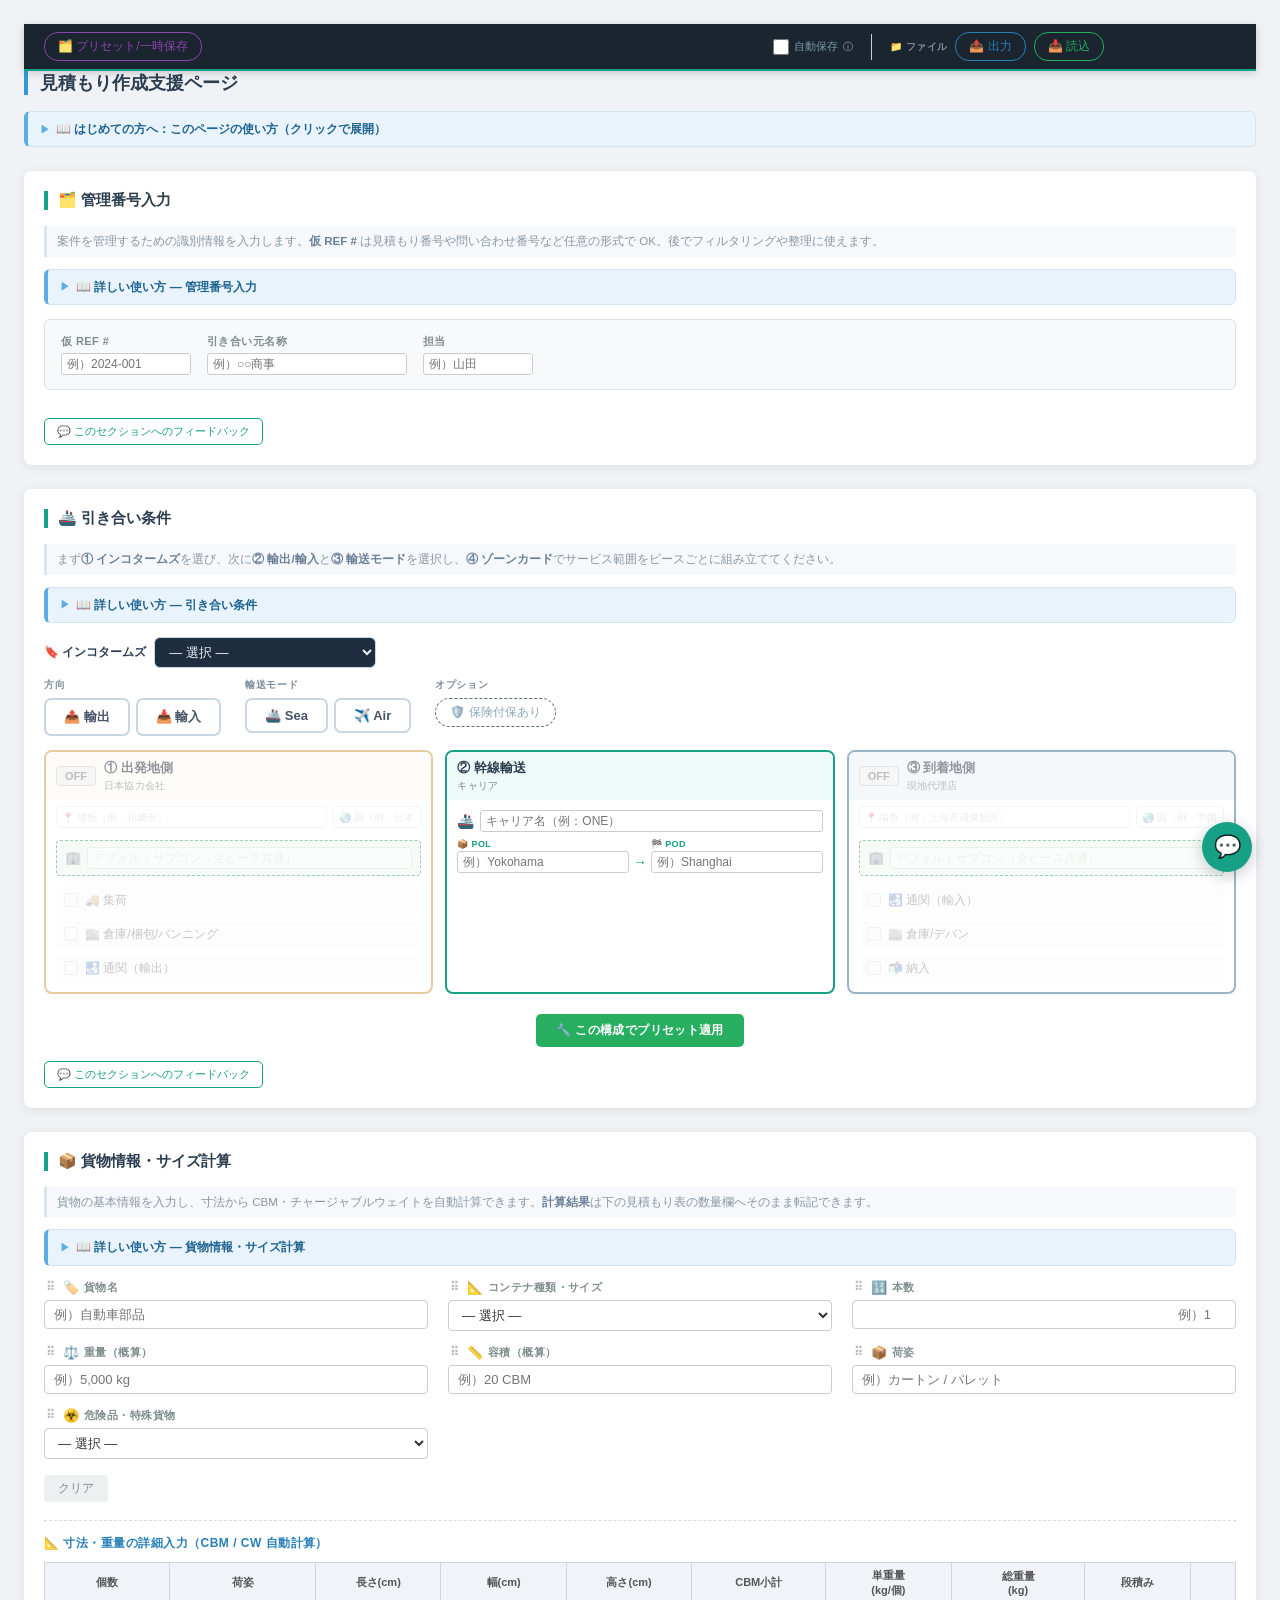
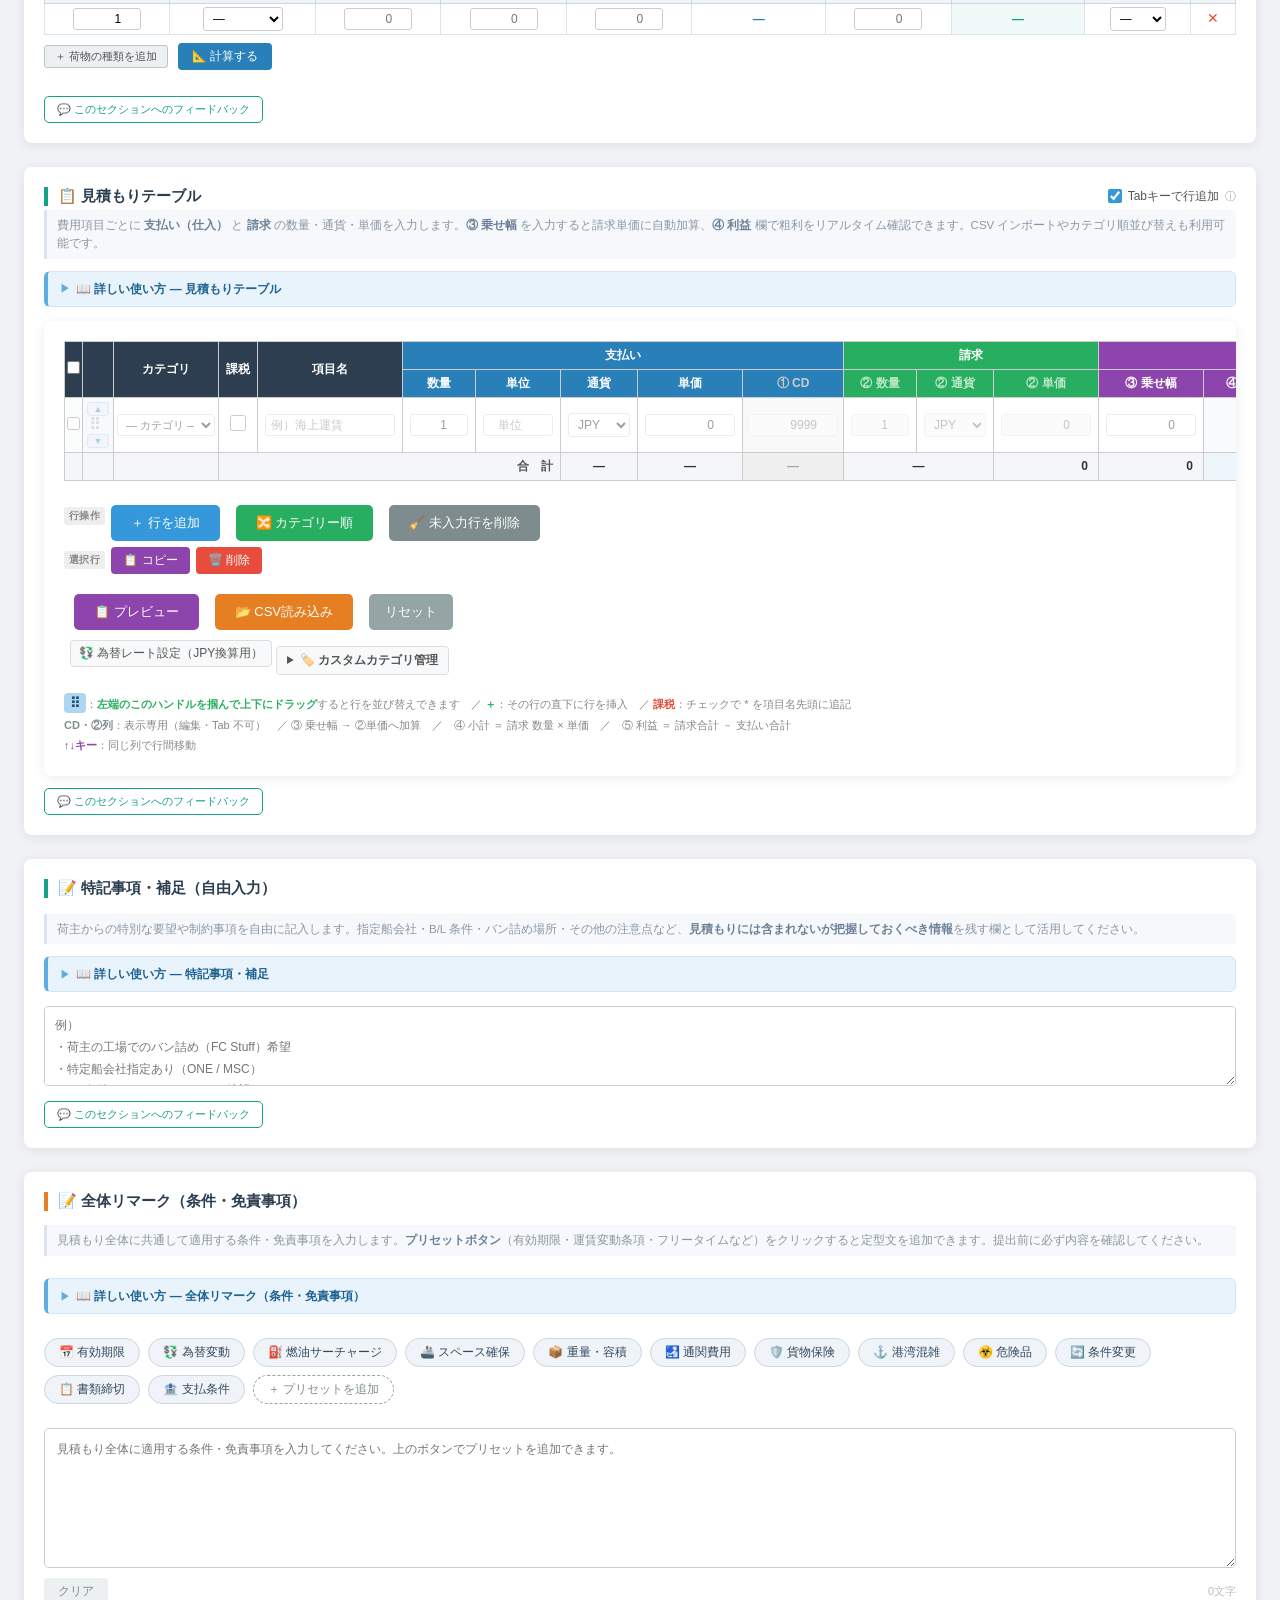
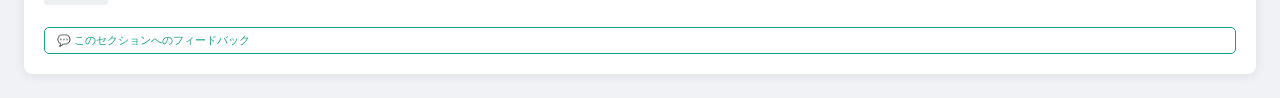
==== commit e326c840: "全てのタブ・セクションに詳細な使い方ガイドを追加 各セクション・モーダル・パネルに折りたたみ式の「📖 詳しい使い方」 ブロックを追加し、操作手順・入力例・計算ロジック・注意点を網羅。 初見ユーザーでも" ====
--- a/index.html
+++ b/index.html
@@ -39,7 +39,7 @@
 <div id="autosave-restore-bar">
   <span>💾 前回の自動保存データがあります</span>
   <button class="autosave-restore-btn" onclick="restoreAutoSave()">↩ 復元する</button>
-  <span class="autosave-restore-close" onclick="dismissRestoreBar()" title="閉じる">✕</span>
+  <button type="button" class="autosave-restore-close" onclick="dismissRestoreBar()" title="閉じる">✕</button>
 </div>
 
 <!-- ========== フィードバックモーダル（独自フォーム → Google Form 送信） ========== -->
@@ -54,6 +54,37 @@
       ⚠️ Googleフォームの entry ID がまだ設定されていません。<br>
       HTML 内の <code>__ENTRY_*__</code> プレースホルダを置き換えてください。
     </div>
+
+    <details class="usage-guide">
+      <summary>📖 詳しい使い方 — フィードバック送信</summary>
+      <div class="usage-guide-body">
+        <h4>📬 送信できる内容</h4>
+        <ul>
+          <li><b>🐛 バグ報告</b>：再現手順・期待した動作・実際の動作を具体的に。</li>
+          <li><b>💡 改善要望</b>：欲しい機能・操作性の改善案。</li>
+          <li><b>❓ 質問</b>：使い方が分からない点・運用上の相談。</li>
+          <li><b>📌 その他</b>：上記に当てはまらない連絡事項。</li>
+        </ul>
+
+        <h4>✍️ 良いフィードバックの書き方</h4>
+        <ol>
+          <li><b>カテゴリ</b>を選ぶ（必須）。</li>
+          <li><b>該当セクション</b>を選択。各セクションの 💬 ボタンから開くと自動で該当箇所がセットされます。</li>
+          <li><b>内容</b>に再現手順や要望を具体的に記入：
+            <ul>
+              <li>何をしたら（操作）</li>
+              <li>何が起きて（現象）</li>
+              <li>どうなって欲しいか（期待）</li>
+            </ul>
+          </li>
+          <li><b>送信</b> ボタンで開発チームに届きます。</li>
+        </ol>
+
+        <div class="ug-tip">
+          💡 右下の <b>💬 フローティングボタン</b> はページ全体宛、各セクション内の <b>💬 ボタン</b> はそのセクション宛にプリセットされます。
+        </div>
+      </div>
+    </details>
 
     <form id="fbForm" onsubmit="submitFeedback(event)" autocomplete="off">
       <div class="fb-field">
@@ -122,6 +153,37 @@
       「輸入案件用」「国内配送用」などテンプレートとして使うほか、<br>
       「一時保存」のような名前で作業途中のデータを退避させることもできます。
     </p>
+
+    <details class="usage-guide">
+      <summary>📖 詳しい使い方 — プリセット/一時保存</summary>
+      <div class="usage-guide-body">
+        <h4>💾 保存する</h4>
+        <ol>
+          <li>入力中の状態が「保存したい状態」になったら、上部の入力欄に <b>名前</b> を入力（例：<code>輸入FCL_標準</code>）。</li>
+          <li><b>💾 現在の状態を保存</b> ボタンをクリック。</li>
+          <li>下のリストに <b>新しい行</b> として追加されます（最大10件、超過時は古いものから削除）。</li>
+        </ol>
+
+        <h4>📂 読み込む / 上書き / 削除</h4>
+        <ul>
+          <li>各行の <b>呼び出し</b> ボタンで、現在の入力を <b>そのプリセットの内容に置き換え</b> ます。</li>
+          <li><b>上書き保存</b>：現在の入力で、そのプリセットを更新します。</li>
+          <li><b>削除</b>：不要になったプリセットを削除（取り消し不可）。</li>
+        </ul>
+
+        <h4>🎯 こんな使い方ができます</h4>
+        <ul>
+          <li><b>テンプレート用</b>：「輸入_海上FCL」「輸出_AIR_DDU」など案件パターンごとに雛形を保存。</li>
+          <li><b>一時退避</b>：別案件の見積もりを差し込みたいとき、現在の状態を「作業中」として保存しておき、後で復帰。</li>
+          <li><b>提出前バックアップ</b>：客先に提出した版の状態を「2024-03-15提出版」として残しておく。</li>
+        </ul>
+
+        <div class="ug-tip">
+          💡 プリセットは <b>このブラウザ内のみ</b> に保存されます。他PCで使いたい場合は <b>📤 出力</b> で JSON ファイルとして書き出してください。
+        </div>
+      </div>
+    </details>
+
     <div class="preset-save-row">
       <input type="text" class="preset-name-input" id="presetNameInput"
              placeholder="例）輸入案件用・国内配送用" maxlength="30"
@@ -139,11 +201,79 @@
 
 <h1>見積もり作成支援ページ</h1>
 
+<!-- ========== 全体の使い方ガイド ========== -->
+<details class="usage-guide" id="globalUsageGuide">
+  <summary>📖 はじめての方へ：このページの使い方（クリックで展開）</summary>
+  <div class="usage-guide-body">
+    <h4>🎯 このページでできること</h4>
+    <p>
+      フォワーダー業務でよく発生する <b>見積もり作成</b> を、入力テンプレート・自動計算・プレビュー出力までワンストップで支援するツールです。
+      入力した内容は <b>ブラウザ内</b> に保存され、再読み込みしても消えません（自動保存ON時）。
+    </p>
+
+    <h4>🚦 推奨の入力フロー</h4>
+    <ol>
+      <li><b>① 管理番号入力</b>：仮 REF #・引き合い元・担当を入力します。</li>
+      <li><b>② 引き合い条件</b>：インコタームズ → 輸出/輸入 → 輸送モード → ゾーンカードで作業範囲を確定します。</li>
+      <li><b>③ 貨物情報・サイズ計算</b>：貨物名・重量・容積を入力。寸法明細から CBM / CW を自動計算できます。</li>
+      <li><b>④ 見積もりテーブル</b>：支払い（仕入）と請求の数量・通貨・単価を入力し、乗せ幅・利益を確認します。</li>
+      <li><b>⑤ 特記事項・全体リマーク</b>：自由記入欄と免責事項のプリセットで仕上げます。</li>
+      <li><b>⑥ プレビュー</b>ボタンで Excel/CSV 形式に出力し、提出資料として活用します。</li>
+    </ol>
+
+    <h4>💾 保存・読み込み（画面上部のツールバー）</h4>
+    <ul>
+      <li><b>🗂️ プリセット/一時保存</b>：「輸入案件用」など名前付きで最大10件まで保存できます。</li>
+      <li><b>自動保存</b>：ONにすると入力から2秒後にブラウザへ自動退避します（同じブラウザのみ）。</li>
+      <li><b>📤 出力 / 📥 読込</b>：JSONファイルとして書き出し・読み込みが可能。他PCとの受け渡しに使います。</li>
+    </ul>
+
+    <h4>⌨️ 便利なショートカット</h4>
+    <ul>
+      <li><kbd>Ctrl</kbd>+<kbd>K</kbd>：コマンドパレットを開く（セクションジャンプ等）</li>
+      <li><kbd>Tab</kbd>：見積もりテーブルの最終列で押すと新しい行を追加（ON/OFF可）</li>
+      <li><kbd>↑</kbd> / <kbd>↓</kbd>：見積もりテーブルで同じ列の上下行へ移動</li>
+    </ul>
+
+    <div class="ug-tip">
+      💡 各セクションには <b>「📖 詳しい使い方」</b> ブロックがあります。困ったときはまずそれを開いてください。
+    </div>
+    <div class="ug-warn">
+      ⚠️ ブラウザのキャッシュを削除すると保存データが消える可能性があります。重要な見積もりは
+      <b>📤 出力</b> ボタンで JSON ファイルとして手元に残してください。
+    </div>
+  </div>
+</details>
+
 <!-- ① 管理番号入力 -->
 <div class="condition-section" id="section-ref">
   <h2>🗂️ 管理番号入力</h2>
   <div id="refBody">
     <p class="section-desc">案件を管理するための識別情報を入力します。<b>仮 REF #</b> は見積もり番号や問い合わせ番号など任意の形式で OK。後でフィルタリングや整理に使えます。</p>
+
+    <details class="usage-guide">
+      <summary>📖 詳しい使い方 — 管理番号入力</summary>
+      <div class="usage-guide-body">
+        <h4>📌 各項目の意味</h4>
+        <ul>
+          <li><b>仮 REF #</b>：見積もり管理用の任意番号。社内ルール（例：<code>Q-2024-001</code>、<code>YYYYMMDD-連番</code>）に合わせて自由に入力します。後で <b>プレビュー</b> や <b>CSV 出力</b> のヘッダにも表示されます。</li>
+          <li><b>引き合い元名称</b>：依頼元の会社名・代理店名。プリセット保存時の見出しとしても活用できます。</li>
+          <li><b>担当</b>：自社側担当者（営業窓口）の名前。複数案件を扱う際の検索キーになります。</li>
+        </ul>
+
+        <h4>✍️ 入力のコツ</h4>
+        <ol>
+          <li>まず <b>仮 REF #</b> を決めてから各項目を入力すると、後で案件単位の振り返りがラクになります。</li>
+          <li>未確定の場合は <code>TBD</code> や <code>未定</code> を入れておき、後で更新しても OK。</li>
+          <li>同じ顧客の見積もりが多い場合は、入力後すぐに <b>🗂️ プリセット/一時保存</b> で雛形として保存しておくと再利用できます。</li>
+        </ol>
+
+        <div class="ug-tip">
+          💡 ここで入れた情報は <b>プレビュー画面</b> の上部メタ情報や、JSON 出力ファイルのヘッダにも含まれます。
+        </div>
+      </div>
+    </details>
+
     <div class="quote-header">
       <div class="quote-field">
         <label>仮 REF #</label>
@@ -167,6 +297,45 @@
   <h2>🚢 引き合い条件</h2>
   <div id="condBody">
     <p class="section-desc">まず<b>① インコタームズ</b>を選び、次に<b>② 輸出/輸入</b>と<b>③ 輸送モード</b>を選択し、<b>④ ゾーンカード</b>でサービス範囲をピースごとに組み立ててください。</p>
+
+    <details class="usage-guide">
+      <summary>📖 詳しい使い方 — 引き合い条件</summary>
+      <div class="usage-guide-body">
+        <h4>🚦 入力ステップ（上から順に）</h4>
+        <ol>
+          <li><b>🔖 インコタームズ</b>：EXW / FOB / CIF / DDP などを選択。荷主と合意済みの条件を選びます。海上専用 (FAS/FOB/CFR/CIF) は <b>Sea</b> モード時のみ有効です。</li>
+          <li><b>方向</b>：📤 <b>輸出</b> または 📥 <b>輸入</b> をクリック。ゾーンカードのデフォルトサブコン（日本協力会社 / 現地代理店）が自動で切り替わります。</li>
+          <li><b>輸送モード</b>：🚢 <b>Sea</b> / ✈️ <b>Air</b> を選択。Sea を選ぶと <b>FCL / LCL</b> サブボタンが表示されます。LCL/AIR ではコンテナ欄が自動で非表示になります。</li>
+          <li><b>オプション</b>：🛡️ <b>保険付保あり</b> をON にすると、見積もりテーブルに保険項目が自動追加されます（プリセット適用時）。</li>
+        </ol>
+
+        <h4>🧩 ゾーンビルダー（作業範囲の組み立て）</h4>
+        <p>輸送ルートを <b>出発地 → 幹線輸送 → 到着地</b> の3ゾーンに分けて、自社/サブコンが担う作業ピースを <b>チェックボックス</b> で選びます。</p>
+        <ul>
+          <li><b>① 出発地側</b>：🚚 集荷／🏬 倉庫・梱包・バンニング／🛃 通関（輸出）</li>
+          <li><b>② 幹線輸送</b>：キャリア名・POL（積出港）・POD（仕向港）を入力</li>
+          <li><b>③ 到着地側</b>：🛃 通関（輸入）／🏬 倉庫・デバン／📬 納入</li>
+        </ul>
+        <p>各ゾーンカードの <b>OFF/ON ボタン</b> でカード自体の有効/無効を切り替えられます。ON 状態のピースだけが見積もりテーブルのプリセットに反映されます。</p>
+
+        <h4>🏢 サブコン入力のコツ</h4>
+        <ul>
+          <li>ピースごとに <b>サブコン名（協力業者）</b> を入力できます。<b>＋</b> ボタンで複数候補を追加可能。</li>
+          <li><b>デフォルトサブコン</b> 欄に入力すると、そのゾーン内の全ピースに一括反映されます。</li>
+          <li>ここで入れたサブコン名は、見積もりテーブルの <b>サブコン</b> 列にも引き継がれます。</li>
+        </ul>
+
+        <h4>⚡ プリセット適用ボタン</h4>
+        <p>
+          <b>🔧 この構成でプリセット適用</b> をクリックすると、現在のゾーン構成・輸送モード・保険ON/OFF に合わせた標準見積項目（運賃・THC・通関・配送など）が <b>見積もりテーブル</b> に自動投入されます。
+          確認ダイアログで <b>「置換」「追加」「スキップ」</b> を選べます。
+        </p>
+
+        <div class="ug-tip">
+          💡 インコタームズを変えると保険・通関の負担側が変わるため、変更時は <b>ゾーンの有効化状態</b> も併せて見直してください。
+        </div>
+      </div>
+    </details>
 
     <!-- ===== インコタームズ（先頭に配置） ===== -->
     <div class="cond-inco-bar">
@@ -375,14 +544,57 @@
   <div id="cargoBody">
     <p class="section-desc">貨物の基本情報を入力し、寸法から CBM・チャージャブルウェイトを自動計算できます。<b>計算結果</b>は下の見積もり表の数量欄へそのまま転記できます。</p>
 
+    <details class="usage-guide">
+      <summary>📖 詳しい使い方 — 貨物情報・サイズ計算</summary>
+      <div class="usage-guide-body">
+        <h4>📦 基本情報グリッド（上段）</h4>
+        <ul>
+          <li><b>貨物名</b>：商品の通称や品目名（例：自動車部品、家具）。</li>
+          <li><b>コンテナ種類・サイズ／本数</b>：FCL のときに必須。LCL や AIR を選んでいる場合は自動で非表示になります。</li>
+          <li><b>重量（概算）／容積（概算）</b>：手入力できますが、下の寸法計算結果から <b>📋 反映ボタン</b> で自動上書きも可能。</li>
+          <li><b>荷姿</b>：カートン / パレット / ドラム 等。</li>
+          <li><b>危険品・特殊貨物</b>：危険品 / 冷蔵 / 冷凍 / 重量物 などを選択。該当時はクラス・UN番号などを <b>特記事項</b> に追記してください。</li>
+          <li><b>⠿ ハンドル</b>でドラッグすると入力欄の並び順を自由に変更できます（個人の好みに合わせてカスタマイズ）。</li>
+        </ul>
+
+        <h4>📐 寸法・重量の詳細入力（下段の計算表）</h4>
+        <ol>
+          <li><b>＋ 荷物の種類を追加</b> ボタンで行を増やし、貨物の種類ごとに <b>個数・長さ・幅・高さ・単重量</b> を入力します。</li>
+          <li><b>荷姿</b> 欄でカートン/パレット等を選択。<b>段積み</b> 列のチェックで段積み可否を指定します。</li>
+          <li><b>📐 計算する</b> をクリック → <b>CBM 小計・総重量・チャージャブルウェイト</b> が一括計算されます。</li>
+        </ol>
+
+        <h4>🔢 計算ロジック</h4>
+        <ul>
+          <li><b>CBM</b> ＝ 長さ(cm) × 幅(cm) × 高さ(cm) × 個数 ÷ 1,000,000</li>
+          <li><b>容積重量 (Sea LCL)</b>：CBM × 1,000 kg（1 CBM = 1,000 kg 換算）</li>
+          <li><b>容積重量 (Air)</b>：(長さ × 幅 × 高さ) / 6,000 cm³ ÷ kg</li>
+          <li><b>チャージャブルウェイト</b>：実重量と容積重量の <b>大きい方</b></li>
+        </ul>
+
+        <h4>🔁 計算結果の活用</h4>
+        <ul>
+          <li><b>📋 貨物情報へ反映</b>：計算後の重量・容積を上部の基本情報欄に上書きします。</li>
+          <li><b>📋 見積もり行に数量を反映</b>：既存の見積もり行に対し、計算で得た CBM や CW を <b>支払い数量</b> としてワンクリックで投入できます（行ごとに反映ボタンが表示されます）。</li>
+        </ul>
+
+        <div class="ug-tip">
+          💡 詳細寸法を入れなくても、上の <b>概算 重量/容積</b> 欄だけでも見積もりは作れます。提出時に精度を上げたいときに計算表を活用してください。
+        </div>
+        <div class="ug-warn">
+          ⚠️ 単位は cm / kg 固定です。インチ・ポンドで来た情報は事前に換算してから入力してください。
+        </div>
+      </div>
+    </details>
+
     <!-- ─── 基本情報グリッド ─── -->
-    <div class="condition-grid">
-      <div class="cond-field">
-        <label><span class="cond-icon">🏷️</span> 貨物名</label>
+    <div class="condition-grid" id="cargoCondGrid">
+      <div class="cond-field" data-field-id="cargo" draggable="true">
+        <label><span class="cond-sort-handle" title="ドラッグして並び替え">⠿</span><span class="cond-icon">🏷️</span> 貨物名</label>
         <input type="text" id="cond-cargo" placeholder="例）自動車部品" />
       </div>
-      <div class="cond-field" data-scope-key="container">
-        <label><span class="cond-icon">📐</span> コンテナ種類・サイズ</label>
+      <div class="cond-field" data-field-id="container-type" data-scope-key="container" draggable="true">
+        <label><span class="cond-sort-handle" title="ドラッグして並び替え">⠿</span><span class="cond-icon">📐</span> コンテナ種類・サイズ</label>
         <select id="cond-container-type">
           <option value="">— 選択 —</option>
           <option>20'GP</option>
@@ -398,24 +610,24 @@
           <option>未定</option>
         </select>
       </div>
-      <div class="cond-field" data-scope-key="container">
-        <label><span class="cond-icon">🔢</span> 本数</label>
+      <div class="cond-field" data-field-id="container-count" data-scope-key="container" draggable="true">
+        <label><span class="cond-sort-handle" title="ドラッグして並び替え">⠿</span><span class="cond-icon">🔢</span> 本数</label>
         <input type="number" id="cond-container-count" min="0" step="1" placeholder="例）1" />
       </div>
-      <div class="cond-field">
-        <label><span class="cond-icon">⚖️</span> 重量（概算）</label>
+      <div class="cond-field" data-field-id="weight" draggable="true">
+        <label><span class="cond-sort-handle" title="ドラッグして並び替え">⠿</span><span class="cond-icon">⚖️</span> 重量（概算）</label>
         <input type="text" id="cond-weight" placeholder="例）5,000 kg" />
       </div>
-      <div class="cond-field">
-        <label><span class="cond-icon">📏</span> 容積（概算）</label>
+      <div class="cond-field" data-field-id="volume" draggable="true">
+        <label><span class="cond-sort-handle" title="ドラッグして並び替え">⠿</span><span class="cond-icon">📏</span> 容積（概算）</label>
         <input type="text" id="cond-volume" placeholder="例）20 CBM" />
       </div>
-      <div class="cond-field">
-        <label><span class="cond-icon">📦</span> 荷姿</label>
+      <div class="cond-field" data-field-id="packing" draggable="true">
+        <label><span class="cond-sort-handle" title="ドラッグして並び替え">⠿</span><span class="cond-icon">📦</span> 荷姿</label>
         <input type="text" id="cond-packing" placeholder="例）カートン / パレット" />
       </div>
-      <div class="cond-field">
-        <label><span class="cond-icon">☣️</span> 危険品・特殊貨物</label>
+      <div class="cond-field" data-field-id="hazmat" draggable="true">
+        <label><span class="cond-sort-handle" title="ドラッグして並び替え">⠿</span><span class="cond-icon">☣️</span> 危険品・特殊貨物</label>
         <select id="cond-hazmat">
           <option value="">— 選択 —</option>
           <option>なし（一般貨物）</option>
@@ -490,10 +702,82 @@
   </div>
   <div id="tableWrap">
     <p class="section-desc">費用項目ごとに <b>支払い（仕入）</b> と <b>請求</b> の数量・通貨・単価を入力します。<b>③ 乗せ幅</b> を入力すると請求単価に自動加算、<b>④ 利益</b> 欄で粗利をリアルタイム確認できます。CSV インポートやカテゴリ順並び替えも利用可能です。</p>
+
+    <details class="usage-guide">
+      <summary>📖 詳しい使い方 — 見積もりテーブル</summary>
+      <div class="usage-guide-body">
+        <h4>🧱 列の役割</h4>
+        <ul>
+          <li><b>カテゴリ</b>：📦 海上運賃／🚚 国内輸送／🛃 通関費用 等。<b>🔀 カテゴリー順</b> ボタンで自動グルーピング可能。</li>
+          <li><b>課税</b>：チェックを入れると項目名先頭に <code>*</code> が付き、課税対象であることを明示します。</li>
+          <li><b>項目名</b>：費用の名称（例：オーシャンフレート、THC、ドレージ）。</li>
+          <li><b>支払い列（青）</b>：仕入側の <b>数量・単位・通貨・単価</b>。① CD は表示専用（編集不可）。</li>
+          <li><b>請求列（緑）</b>：② <b>請求側</b> の数量・通貨・単価。乗せ幅を入れると自動計算されます。</li>
+          <li><b>利益計算列（黄）</b>：③ 乗せ幅／④ 小計（請求数量 × 単価）／⑤ 利益（請求合計 − 支払い合計）／備考。</li>
+          <li><b>サブコン</b>：協力業者名。引き合い条件のゾーンビルダーから自動引き継ぎされます。</li>
+        </ul>
+
+        <h4>🧮 自動計算ロジック</h4>
+        <ul>
+          <li>② 請求単価 ＝ 支払い単価 ＋ ③ 乗せ幅（通貨が同じ場合）</li>
+          <li>④ 小計 ＝ 請求 数量 × 請求 単価</li>
+          <li>⑤ 利益 ＝ 請求合計 − 支払い合計（通貨をまたぐ場合は <b>JPY 換算</b> 行で確認）</li>
+        </ul>
+
+        <h4>⌨️ 行操作・ショートカット</h4>
+        <ul>
+          <li><b>＋ 行を追加</b>：末尾に新規行を追加。</li>
+          <li>各行の <b>＋ ボタン</b>：その行の <b>直下</b> に行を挿入。</li>
+          <li><b>⠿ ハンドル</b>を掴んでドラッグ → 行を上下に並び替え。</li>
+          <li><kbd>Tab</kbd> キー：最終列で押すと新行を追加（チェックボックスでON/OFF可）。</li>
+          <li><kbd>↑</kbd>/<kbd>↓</kbd> キー：同じ列内で上下の行へカーソル移動。</li>
+          <li><b>選択行 → 📋 コピー / 🗑️ 削除</b>：チェックボックスで複数行をまとめて操作。</li>
+          <li><b>🧹 未入力行を削除</b>：項目名も金額も空のグレーアウト行をまとめて削除。</li>
+        </ul>
+
+        <h4>💱 為替レート設定パネル</h4>
+        <ul>
+          <li>支払いと請求で <b>通貨が異なる</b> 場合、JPY 換算で合計と利益を表示できます。</li>
+          <li><b>🔄 今すぐ取得</b>：open.er-api.com から最新レートを取得。</li>
+          <li><b>起動時に自動取得</b>：チェックすると次回以降ページを開くと自動更新されます。</li>
+          <li>手入力でレートを上書きすることも可能（社内レート運用時）。</li>
+        </ul>
+
+        <h4>🏷️ カスタムカテゴリ管理</h4>
+        <p>標準カテゴリでは足りないとき、絵文字付きでオリジナルのカテゴリを追加できます（例：<code>🔴 スポット費用</code>）。カテゴリを削除すると、そのカテゴリが設定されていた行は「未設定」状態に戻ります。</p>
+
+        <h4>📂 CSV 読み込み</h4>
+        <ol>
+          <li><b>📂 CSV読み込み</b> をクリック → ドロップゾーンが表示。</li>
+          <li>CSV をドラッグ＆ドロップ、またはクリックで選択。</li>
+          <li>1行目がヘッダーの場合は自動で読み飛ばし、データ行のみ取り込まれます。</li>
+        </ol>
+
+        <h4>📤 出力系</h4>
+        <ul>
+          <li><b>📋 プレビュー</b>：表計算形式で全体を確認 → Excel/CSV 出力可能。</li>
+          <li><b>📄 客先提示用</b>：請求のみ表示し、支払い・乗せ幅・利益・サブコンは非表示。</li>
+          <li><b>🏢 社内管理用</b>：全列を含む詳細データ。</li>
+        </ul>
+
+        <div class="ug-tip">
+          💡 引き合い条件側で <b>🔧 この構成でプリセット適用</b> を実行すると、空のテーブルに標準項目が一括投入されます。ゼロから入力するより、まずプリセットで土台を作ってから編集するのが効率的です。
+        </div>
+        <div class="ug-warn">
+          ⚠️ <b>リセット</b> ボタンは <b>テーブル全体を初期化</b> します。実行前に <b>📤 出力</b> や <b>🗂️ プリセット保存</b> でバックアップを取ってください。
+        </div>
+      </div>
+    </details>
+
     <div class="container">
       <table id="quoteTable">
         <thead>
           <tr>
+            <th rowspan="2" class="hd-base" style="width:22px; padding:2px; text-align:center;">
+              <input type="checkbox" id="selectAllChk" title="全選択 / 解除"
+                     style="width:13px;height:13px;cursor:pointer;margin:0;"
+                     onclick="toggleSelectAll(this.checked)" />
+            </th>
             <th rowspan="2" class="hd-base" style="width:28px;"></th>
             <th rowspan="2" class="hd-base" style="width:105px;">カテゴリ</th>
             <th rowspan="2" class="hd-base" style="width:44px;">課税</th>
@@ -522,7 +806,7 @@
         <tbody id="tableBody"></tbody>
         <tfoot>
           <tr>
-            <td></td><td></td>
+            <td></td><td></td><td></td>
             <td colspan="4" style="text-align:right; color:#555;">合　計</td>
             <td>—</td>
             <td>—</td>
@@ -534,14 +818,69 @@
             <td class="profit-cell profit-zero" id="tot-profit">—</td>
             <td colspan="3"></td>
           </tr>
+          <tr id="tot-jpy-row" style="display:none; font-size:11px; color:#888; background:#fffbe6;">
+            <td></td><td></td><td></td>
+            <td colspan="4" style="text-align:right;">JPY換算合計</td>
+            <td colspan="5">—</td>
+            <td id="tot-billing-jpy" style="text-align:right; padding-right:10px;">—</td>
+            <td>—</td>
+            <td id="tot-subtotal-jpy" style="text-align:right; padding-right:10px; font-weight:bold;">—</td>
+            <td id="tot-profit-jpy" class="profit-cell profit-zero">—</td>
+            <td colspan="3"></td>
+          </tr>
         </tfoot>
       </table>
-      <button class="btn-add"        onclick="addRow()">＋ 行を追加</button>
-      <button class="btn-sort-cat"   onclick="sortByCategory()">🔀 カテゴリー順に並べ替え</button>
-      <button class="btn-clean-empty" onclick="deleteEmptyRows()" title="未入力（グレーアウト）の行をまとめて削除">🧹 未入力行を一括削除</button>
-      <button class="btn-preview"    onclick="openPreview()">📋 プレビュー</button>
-      <button class="btn-csv-import" onclick="toggleCsvZone()">📂 CSV読み込み</button>
-      <button class="btn-reset"      onclick="resetAll()">リセット</button>
+      <!-- ボタングループ -->
+      <div class="table-btn-group">
+        <div class="btn-group-row">
+          <span class="btn-group-label">行操作</span>
+          <button class="btn-add"         onclick="addRow()">＋ 行を追加</button>
+          <button class="btn-sort-cat"    onclick="sortByCategory()">🔀 カテゴリー順</button>
+          <button class="btn-clean-empty" onclick="deleteEmptyRows()" title="未入力（グレーアウト）の行をまとめて削除">🧹 未入力行を削除</button>
+        </div>
+        <div class="btn-group-row">
+          <span class="btn-group-label">選択行</span>
+          <button class="btn-bulk-copy"   onclick="copySelectedRows()" title="チェックした行を複製">📋 コピー</button>
+          <button class="btn-bulk-delete" onclick="deleteSelectedRows()" title="チェックした行を削除">🗑️ 削除</button>
+        </div>
+        <div class="btn-group-row">
+          <button class="btn-preview"    onclick="openPreview()">📋 プレビュー</button>
+          <button class="btn-csv-import" onclick="toggleCsvZone()">📂 CSV読み込み</button>
+          <button class="btn-reset"      onclick="resetAll()">リセット</button>
+        </div>
+      </div>
+      <!-- 為替レート設定パネル -->
+      <div id="fxRatePanel">
+        <details id="fxRateDetails">
+          <summary onclick="renderFxPanel()">💱 為替レート設定（JPY換算用）</summary>
+          <div class="fx-mode-bar">
+            <label class="fx-mode-label">
+              <input type="checkbox" id="fxAutoModeChk"
+                     onchange="onFxAutoModeChange(this.checked)" />
+              起動時に自動取得
+            </label>
+            <button type="button" id="fxFetchBtn" class="fx-fetch-btn" onclick="doFetchFxRates()">🔄 今すぐ取得</button>
+            <span id="fxLastFetched" class="fx-last-fetched"></span>
+          </div>
+          <div id="fxRateGrid"></div>
+          <div style="margin-top:6px; font-size:11px; color:#888;">※ 合計行にJPY換算額を表示します。自動取得はopen.er-api.comを使用します。</div>
+        </details>
+      </div>
+      <!-- カスタムカテゴリ管理パネル -->
+      <div id="userCatPanel">
+        <details id="userCatDetails">
+          <summary>🏷️ カスタムカテゴリ管理</summary>
+          <div id="userCatList" class="user-cat-list"></div>
+          <div class="user-cat-add-row">
+            <input type="text" id="newCatInput" class="user-cat-input"
+                   placeholder="例）🔴 スポット費用"
+                   maxlength="20"
+                   onkeydown="if(event.key==='Enter')doAddUserCat()" />
+            <button type="button" class="user-cat-add-btn" onclick="doAddUserCat()">＋ 追加</button>
+          </div>
+          <div style="margin-top:5px; font-size:11px; color:#888;">※ カテゴリ削除後、そのカテゴリが設定された行は「未設定」になります。</div>
+        </details>
+      </div>
       <div id="csvDropZone" onclick="document.getElementById('csvFileInput').click()"
            ondragover="onDragOver(event)" ondragleave="onDragLeave(event)" ondrop="onDrop(event)">
         📂 クリックしてCSVを選択、またはここにドラッグ＆ドロップ
@@ -567,6 +906,38 @@
   <h2>📝 特記事項・補足（自由入力）</h2>
   <div id="freeBody">
     <p class="section-desc">荷主からの特別な要望や制約事項を自由に記入します。指定船会社・B/L 条件・バン詰め場所・その他の注意点など、<b>見積もりには含まれないが把握しておくべき情報</b>を残す欄として活用してください。</p>
+
+    <details class="usage-guide">
+      <summary>📖 詳しい使い方 — 特記事項・補足</summary>
+      <div class="usage-guide-body">
+        <h4>🎯 こんなときに使う</h4>
+        <p>
+          <b>見積もり金額には反映しないが、案件遂行のうえで必須となる情報</b> をまとめておくフリーテキスト欄です。
+          営業引き継ぎ・オペレーション部門との情報共有・受注後のチェックリストとして活用してください。
+        </p>
+
+        <h4>📝 記入例</h4>
+        <ul>
+          <li>荷主の工場での <b>FC Stuff（バン詰め）</b> 希望／時間指定あり</li>
+          <li><b>特定船会社の指定</b>あり（ONE / MSC / Maersk 等）</li>
+          <li>B/L 条件：<b>Shipper's Order B/L</b> / <b>Telex Release</b> 希望</li>
+          <li>HS コード未確定／関税分類は荷主側で対応予定</li>
+          <li>到着時のフリータイム延長要望／DEM&DET の上限希望</li>
+          <li>輸送中の <b>温度ログ</b> や <b>振動計</b> 設置の要否</li>
+        </ul>
+
+        <h4>📤 プレビューへの反映</h4>
+        <p>
+          この内容は <b>プレビュー画面</b> の上部メタ情報や <b>JSON ファイル</b> にも含まれるため、社内引き継ぎ書としてそのまま使えます。
+          客先には見せたくない場合は、提出前に内容を整理してください。
+        </p>
+
+        <div class="ug-tip">
+          💡 改行で箇条書きにすると、後から見返したときに把握しやすくなります。
+        </div>
+      </div>
+    </details>
+
     <div class="cond-free">
       <textarea id="condFreeText" placeholder="例）&#10;・荷主の工場でのバン詰め（FC Stuff）希望&#10;・特定船会社指定あり（ONE / MSC）&#10;・B/L条件：Shipper's Order B/L希望&#10;・その他ご要望・注意事項をご記入ください"></textarea>
     </div>
@@ -579,6 +950,44 @@
   <h2>📝 全体リマーク（条件・免責事項）</h2>
   <div id="remarkBody" class="remark-body">
     <p class="section-desc">見積もり全体に共通して適用する条件・免責事項を入力します。<b>プリセットボタン</b>（有効期限・運賃変動条項・フリータイムなど）をクリックすると定型文を追加できます。提出前に必ず内容を確認してください。</p>
+
+    <details class="usage-guide">
+      <summary>📖 詳しい使い方 — 全体リマーク（条件・免責事項）</summary>
+      <div class="usage-guide-body">
+        <h4>🎯 ここに入れるべき内容</h4>
+        <p>
+          客先に提示する <b>見積もりの前提条件・有効期限・免責事項</b> をまとめる公式テキスト欄です。
+          プレビュー / CSV 出力時の末尾にも表示され、書類としての体裁を整える役割を担います。
+        </p>
+
+        <h4>📌 主なプリセット項目</h4>
+        <ul>
+          <li><b>有効期限</b>：見積もりの提示期限（例：発行日より2週間）</li>
+          <li><b>運賃変動条項</b>：BAF / CAF / EBS など燃油・通貨サーチャージの変動を許容</li>
+          <li><b>フリータイム</b>：DEM&DET の無料期間と超過時の費用負担</li>
+          <li><b>燃油サーチャージ</b>：適用月の変動を反映する旨</li>
+          <li><b>為替レート条件</b>：見積もり時のレート（TTS等）と変動時の取り扱い</li>
+          <li><b>保険</b>：付保の有無と責任範囲</li>
+          <li><b>不可抗力</b>：天災・港湾混雑時の免責</li>
+        </ul>
+
+        <h4>✍️ 使い方ステップ</h4>
+        <ol>
+          <li>該当する <b>プリセットボタン</b> をクリック → テキストエリアに定型文が挿入されます。</li>
+          <li>必要に応じて <b>日付・金額・期間</b> を編集（プレースホルダ部分を実値に置換）。</li>
+          <li>不要な文章は <b>クリア</b> ボタンまたは手動で削除。</li>
+          <li>文字数は右下の <b>○○文字</b> 表示で確認できます。</li>
+        </ol>
+
+        <div class="ug-tip">
+          💡 顧客や社風に合わせて文言を編集したら、その状態を <b>🗂️ プリセット/一時保存</b> で保存しておけば、次回案件で再利用できます。
+        </div>
+        <div class="ug-warn">
+          ⚠️ <b>免責事項は契約上の重要事項</b> です。営業所内の標準フォーマットと齟齬がないか、提出前に必ず確認してください。
+        </div>
+      </div>
+    </details>
+
     <div class="remark-presets" id="presetBtns"></div>
     <textarea id="remarkTextarea" placeholder="見積もり全体に適用する条件・免責事項を入力してください。上のボタンでプリセットを追加できます。"></textarea>
     <div class="remark-actions">
@@ -598,6 +1007,30 @@
       この作業範囲に対応した標準見積項目を挿入できます。<br>
       挿入後に内容を自由に編集できます。
     </div>
+
+    <details class="usage-guide">
+      <summary>📖 詳しい使い方 — スコーププリセット挿入</summary>
+      <div class="usage-guide-body">
+        <h4>🔘 挿入モードの違い</h4>
+        <ul>
+          <li><b>🔄 置換</b>：<b>現在の見積もり行を全て削除</b> し、新しいプリセットで入れ替えます。ゼロから作り直す場合に。</li>
+          <li><b>➕ 追加</b>：<b>既存の行は残したまま</b>、末尾にプリセット項目を追記します。追加サービスを足すときに。</li>
+          <li><b>スキップ</b>：今回は挿入しない。設定（ゾーンや輸送モード）の変更だけ反映されます。</li>
+        </ul>
+
+        <h4>💡 おすすめの使い方</h4>
+        <ol>
+          <li>新規案件 → <b>「置換」</b> でテンプレートを敷いてから個別調整。</li>
+          <li>既存見積に保険・付帯サービスを足す → <b>「追加」</b>。</li>
+          <li>条件だけ変えて項目は維持したい → <b>「スキップ」</b>。</li>
+        </ol>
+
+        <div class="ug-warn">
+          ⚠️ <b>置換</b> は元に戻せません。必要なら事前に <b>🗂️ プリセット保存</b> で現状を退避してください。
+        </div>
+      </div>
+    </details>
+
     <div class="scope-preset-items" id="scopePresetItems"></div>
     <div class="scope-preset-btns">
       <button class="scope-preset-btn scope-preset-btn-replace"
@@ -614,6 +1047,36 @@
 <div id="csvColModal" onclick="if(event.target===this)closeCsvColModal()">
   <div id="csvColBox">
     <h3>⬇ CSV出力：列を選択してください</h3>
+
+    <details class="usage-guide">
+      <summary>📖 詳しい使い方 — CSV出力</summary>
+      <div class="usage-guide-body">
+        <h4>📋 2種類のプリセット</h4>
+        <ul>
+          <li><b>📄 客先提示用</b>：請求側の項目のみ表示し、<b>仕入価格・乗せ幅・利益・サブコン</b> を非表示にします。そのまま顧客に提出可能。</li>
+          <li><b>🏢 社内管理用</b>：仕入・乗せ幅・利益・サブコンを含む <b>全列</b> を出力。営業/オペ間の引き継ぎや原価分析に。</li>
+        </ul>
+
+        <h4>🛠️ 個別カスタム</h4>
+        <ol>
+          <li>各列のチェックボックスを ON/OFF して、出力したい列だけを選択。</li>
+          <li><b>すべて選択 / 解除</b> でまとめて切り替え可能。</li>
+          <li><b>⬇ ダウンロード</b> を押すと CSV ファイルがブラウザでダウンロードされます。</li>
+        </ol>
+
+        <h4>🔁 再読み込み（CSV → このページ）</h4>
+        <p>出力した CSV を <b>📂 CSV読み込み</b> から再投入できます。チームメンバーが編集した CSV を取り込んで継続作業するなどに利用できます。</p>
+
+        <div class="ug-tip">
+          💡 課税対象の項目は項目名の先頭に <code>*</code> が付いた状態で出力されます。
+        </div>
+      </div>
+    </details>
+
+    <div class="csv-col-presets">
+      <button type="button" class="csv-col-preset-btn" onclick="applyCsvPreset('client')" title="請求項目のみ表示（支払い・マークアップ・利益を非表示）">📄 客先提示用</button>
+      <button type="button" class="csv-col-preset-btn" onclick="applyCsvPreset('internal')" title="支払い・マークアップ・利益・サブコンを含む全列表示">🏢 社内管理用</button>
+    </div>
     <span class="csv-col-all-toggle" onclick="toggleAllCsvCols()">すべて選択 / 解除</span>
     <div class="csv-col-grid" id="csvColGrid">
       <label><input type="checkbox" class="csv-col-chk" data-col="cat"    checked> カテゴリ</label>
@@ -642,6 +1105,37 @@
 <div id="previewOverlay" onclick="overlayClick(event)">
   <div id="previewBox">
     <h2>📋 プレビュー（表計算形式）</h2>
+
+    <details class="usage-guide">
+      <summary>📖 詳しい使い方 — プレビュー画面</summary>
+      <div class="usage-guide-body">
+        <h4>👀 表示される内容</h4>
+        <ul>
+          <li>上部：<b>管理番号・引き合い元・担当・引き合い条件</b> のメタ情報</li>
+          <li>中央：<b>見積もり明細</b>（テーブル形式・カテゴリ別グルーピング）</li>
+          <li>下部：<b>全体リマーク</b>（条件・免責事項）</li>
+        </ul>
+
+        <h4>📤 出力ボタン</h4>
+        <ul>
+          <li><b>📑 クリップボードにコピー</b>：TSV 形式でコピー。Excel/Google Sheets に <b>そのまま貼り付け</b> 可能。</li>
+          <li><b>⬇ CSV ダウンロード</b>：列選択ダイアログを経由して CSV ファイルを保存。</li>
+          <li><b>閉じる</b>：このダイアログを閉じます（編集データは消えません）。</li>
+        </ul>
+
+        <h4>🎯 使い分けのコツ</h4>
+        <ul>
+          <li><b>メール本文に貼り付け</b>たい → クリップボードコピー → Excel に貼り付け → 整形してから本文へ。</li>
+          <li><b>システムに取り込みたい</b> → CSV ダウンロード（社内管理用プリセット）。</li>
+          <li><b>そのまま客先提出</b> → CSV ダウンロード（客先提示用プリセット）。</li>
+        </ul>
+
+        <div class="ug-tip">
+          💡 課税対象は項目名の先頭に <code>*</code> が付いた状態で表示されます。
+        </div>
+      </div>
+    </details>
+
     <div id="pvMeta" class="pv-meta" style="display:none;"></div>
     <div id="pvCondBox" style="display:none;"><strong>🚢 引き合い条件</strong></div>
     <div id="pvCargoBox" style="display:none;"></div>
@@ -683,10 +1177,13 @@
 </datalist>
 
 <template id="row-tpl">
+  <td class="check-cell">
+    <input type="checkbox" class="row-select-chk" tabindex="-1" title="この行を選択（コピー・削除用）" style="width:13px;height:13px;cursor:pointer;margin:0;" />
+  </td>
   <td class="handle-cell">
-    <button class="row-move-btn row-move-up"  data-field="move-up"   tabindex="-1" title="上に移動">▲</button>
+    <button type="button" class="row-move-btn row-move-up"  data-field="move-up"   tabindex="-1" title="上に移動">▲</button>
     <span class="drag-handle" title="ドラッグして並び替え">⠿</span>
-    <button class="row-move-btn row-move-down" data-field="move-down" tabindex="-1" title="下に移動">▼</button>
+    <button type="button" class="row-move-btn row-move-down" data-field="move-down" tabindex="-1" title="下に移動">▼</button>
   </td>
   <td class="cat-cell"><select class="w-cat" data-field="cat" data-col="0"></select></td>
   <td class="tax-cell"><input type="checkbox" data-field="tx" title="課税"></td>
--- a/style.css
+++ b/style.css
@@ -338,9 +338,15 @@
 
 .condition-grid {
   display: grid;
-  grid-template-columns: repeat(auto-fill, minmax(220px, 1fr));
+  grid-template-columns: repeat(3, 1fr);
   gap: 14px 20px;
   margin-bottom: 16px;
+}
+@media (max-width: 900px) {
+  .condition-grid { grid-template-columns: repeat(2, 1fr); }
+}
+@media (max-width: 560px) {
+  .condition-grid { grid-template-columns: 1fr; }
 }
 .cond-field { display: flex; flex-direction: column; gap: 5px; }
 .cond-field label {
@@ -1452,9 +1458,12 @@
 .autosave-restore-close {
   color: #aaa;
   cursor: pointer;
-  font-size: 14px;
+  font-size: 16px;
   line-height: 1;
-  padding: 0 2px;
+  padding: 4px 8px;
+  background: none;
+  border: none;
+  font-family: inherit;
 }
 .autosave-restore-close:hover { color: #fff; }
 
@@ -1673,6 +1682,100 @@
   border-radius: 0 4px 4px 0;
 }
 .section-desc b { color: #6a8098; font-weight: 600; }
+
+/* ========== 詳しい使い方ガイド ========== */
+.usage-guide {
+  margin: 0 0 14px 0;
+  border: 1px solid #d6e4f0;
+  border-left: 4px solid #5dade2;
+  border-radius: 6px;
+  background: linear-gradient(180deg, #f4faff 0%, #ecf5fc 100%);
+  font-size: 12px;
+  line-height: 1.7;
+  color: #34495e;
+  overflow: hidden;
+}
+.usage-guide > summary {
+  cursor: pointer;
+  padding: 7px 12px;
+  font-weight: 700;
+  font-size: 12px;
+  color: #1f6391;
+  background: #e8f3fc;
+  list-style: none;
+  user-select: none;
+  display: flex;
+  align-items: center;
+  gap: 6px;
+  transition: background .15s;
+}
+.usage-guide > summary::-webkit-details-marker { display: none; }
+.usage-guide > summary::before {
+  content: "▶";
+  font-size: 10px;
+  color: #5dade2;
+  transition: transform .2s;
+  display: inline-block;
+}
+.usage-guide[open] > summary::before { transform: rotate(90deg); }
+.usage-guide > summary:hover { background: #d6ebf9; }
+.usage-guide-body {
+  padding: 10px 14px 12px 14px;
+  background: #fbfdff;
+}
+.usage-guide-body h4 {
+  font-size: 12px;
+  font-weight: 700;
+  color: #1f6391;
+  margin: 10px 0 4px 0;
+  padding: 2px 0;
+  border-bottom: 1px dashed #c9dbe8;
+}
+.usage-guide-body h4:first-child { margin-top: 2px; }
+.usage-guide-body ol,
+.usage-guide-body ul {
+  margin: 4px 0 8px 0;
+  padding-left: 22px;
+}
+.usage-guide-body li { margin-bottom: 3px; }
+.usage-guide-body b { color: #1f6391; font-weight: 700; }
+.usage-guide-body code {
+  background: #eef4f9;
+  padding: 1px 5px;
+  border-radius: 3px;
+  font-size: 11px;
+  color: #c0392b;
+  font-family: "Menlo", "Consolas", monospace;
+}
+.usage-guide-body .ug-tip {
+  background: #fff8dc;
+  border-left: 3px solid #f1c40f;
+  padding: 5px 10px;
+  margin: 6px 0;
+  border-radius: 0 4px 4px 0;
+  color: #7d6608;
+  font-size: 11.5px;
+}
+.usage-guide-body .ug-warn {
+  background: #fdedec;
+  border-left: 3px solid #e74c3c;
+  padding: 5px 10px;
+  margin: 6px 0;
+  border-radius: 0 4px 4px 0;
+  color: #922b21;
+  font-size: 11.5px;
+}
+.usage-guide-body kbd {
+  background: #fff;
+  border: 1px solid #b8c5d0;
+  border-bottom-width: 2px;
+  border-radius: 3px;
+  padding: 0 5px;
+  font-size: 11px;
+  font-family: "Menlo", "Consolas", monospace;
+  color: #2c3e50;
+  box-shadow: 0 1px 0 rgba(0,0,0,.05);
+}
 
 /* 反映フラッシュ */
 @keyframes flash-green {
@@ -1797,6 +1900,13 @@
 .csv-col-modal-btn.ok:hover { background: #219a52; }
 .csv-col-modal-btn.cancel { background: #ecf0f1; color: #555; }
 .csv-col-modal-btn.cancel:hover { background: #ddd; }
+.csv-col-presets { display: flex; gap: 8px; margin-bottom: 10px; }
+.csv-col-preset-btn {
+  padding: 5px 12px; border: 1px solid #bdc3c7; border-radius: 5px;
+  background: #f5f6f7; color: #555; font-size: 12px; cursor: pointer;
+  font-family: inherit; transition: background 0.15s, border-color 0.15s;
+}
+.csv-col-preset-btn:hover { background: #e8f5e9; border-color: #27ae60; color: #27ae60; }
 .csv-col-all-toggle { font-size: 11px; color: #3498db; cursor: pointer; margin-bottom: 8px; display: inline-block; }
 .csv-col-all-toggle:hover { text-decoration: underline; }
 
@@ -1973,11 +2083,201 @@
   .save-btn     { padding: 4px 9px; font-size: 11px; }
   h1            { font-size: 15px; }
   .container    { padding: 10px; overflow-x: auto; }
-  .condition-grid { grid-template-columns: 1fr 1fr; }
+  .condition-grid { grid-template-columns: 1fr; }
   .scope-btns   { gap: 5px; }
   .scope-btn    { padding: 5px 10px; font-size: 11px; }
   #previewBox   { padding: 16px 14px; }
   .quote-header { flex-direction: column; gap: 8px; }
   #qf-ref, #qf-customer, #qf-person { width: 100%; }
   .pv-btns { flex-wrap: wrap; }
-}+}
+/* ========== 一括コピーボタン ========== */
+.btn-bulk-copy {
+  background: #8e44ad;
+  color: #fff;
+  border: none;
+  padding: 5px 12px;
+  border-radius: 4px;
+  font-size: 12px;
+  cursor: pointer;
+  font-family: inherit;
+}
+.btn-bulk-copy:hover { background: #7d3c98; }
+
+/* ========== 為替レートパネル ========== */
+#fxRatePanel {
+  display: inline-block;
+  vertical-align: top;
+  margin-left: 6px;
+}
+#fxRateDetails summary {
+  cursor: pointer;
+  font-size: 12px;
+  color: #555;
+  padding: 4px 8px;
+  background: #f8f9fa;
+  border: 1px solid #ddd;
+  border-radius: 4px;
+  list-style: none;
+  user-select: none;
+}
+#fxRateDetails summary:hover { background: #edf2f7; }
+#fxRateGrid {
+  display: grid;
+  grid-template-columns: repeat(auto-fill, minmax(160px, 1fr));
+  gap: 4px 10px;
+  padding: 8px;
+  background: #fff;
+  border: 1px solid #ddd;
+  border-top: none;
+  border-radius: 0 0 4px 4px;
+  max-width: 560px;
+}
+.fx-rate-item {
+  display: flex;
+  align-items: center;
+  gap: 4px;
+  font-size: 11px;
+}
+.fx-rate-lbl { width: 36px; text-align: right; color: #555; font-weight: 600; }
+.fx-rate-inp {
+  width: 70px;
+  padding: 2px 4px;
+  border: 1px solid #ccc;
+  border-radius: 3px;
+  font-size: 11px;
+  text-align: right;
+}
+.fx-rate-unit { color: #888; }
+
+/* ========== 為替レートパネル拡張 ==========*/
+.fx-mode-bar {
+  display: flex; align-items: center; gap: 10px;
+  padding: 6px 0 4px; font-size: 12px; color: #555;
+  flex-wrap: wrap;
+}
+.fx-mode-label { display: flex; align-items: center; gap: 4px; cursor: pointer; }
+.fx-fetch-btn {
+  background: #2980b9; color: #fff; border: none;
+  padding: 3px 9px; border-radius: 4px; font-size: 11px;
+  cursor: pointer; font-family: inherit;
+}
+.fx-fetch-btn:hover { background: #1f6fa8; }
+.fx-fetch-btn:disabled { background: #aaa; cursor: default; }
+.fx-last-fetched { color: #aaa; font-size: 11px; }
+
+/* ========== チェックボックス列 ========== */
+td.check-cell {
+  width: 22px;
+  background: #f4f6f8;
+  padding: 2px;
+  text-align: center;
+  vertical-align: middle;
+}
+tr:hover td.check-cell { background: #d6eaf8; }
+
+/* ========== ボタングループ ========== */
+.table-btn-group {
+  display: flex; flex-direction: column; gap: 6px;
+  margin: 10px 0;
+}
+.btn-group-row {
+  display: flex; align-items: center; gap: 6px; flex-wrap: wrap;
+}
+.btn-group-label {
+  font-size: 10px; color: #888; font-weight: 600;
+  text-transform: uppercase; letter-spacing: .04em;
+  padding: 2px 5px; background: #eee; border-radius: 3px;
+  white-space: nowrap;
+}
+
+/* 選択行削除ボタン */
+.btn-bulk-delete {
+  background: #e74c3c; color: #fff; border: none;
+  padding: 5px 12px; border-radius: 4px;
+  font-size: 12px; cursor: pointer; font-family: inherit;
+}
+.btn-bulk-delete:hover { background: #c0392b; }
+
+/* ========== カスタムカテゴリパネル ========== */
+#userCatPanel {
+  display: inline-block; vertical-align: top;
+  margin: 6px 0;
+}
+#userCatDetails {
+  font-size: 12px; cursor: pointer;
+  border: 1px solid #ddd; border-radius: 4px;
+  padding: 0;
+}
+#userCatDetails summary {
+  padding: 5px 10px; background: #f8f9fa;
+  border-radius: 4px; user-select: none;
+  font-weight: 600; color: #555;
+}
+#userCatDetails[open] summary { border-radius: 4px 4px 0 0; }
+#userCatDetails > *:not(summary) {
+  padding: 8px 10px;
+  background: #fff; border-top: 1px solid #eee;
+  border-radius: 0 0 4px 4px;
+}
+.user-cat-list {
+  display: flex; flex-wrap: wrap; gap: 5px;
+  min-height: 22px; margin-bottom: 6px;
+}
+.user-cat-chip {
+  display: inline-flex; align-items: center; gap: 3px;
+  padding: 2px 6px; border-radius: 10px;
+  font-size: 11px; font-weight: 600;
+  background: #eee; border: 1px solid #ccc;
+}
+.user-cat-del {
+  background: none; border: none; cursor: pointer;
+  font-size: 10px; color: #999; padding: 0 1px;
+  line-height: 1;
+}
+.user-cat-del:hover { color: #e74c3c; }
+.user-cat-add-row {
+  display: flex; gap: 5px; align-items: center; margin-top: 4px;
+}
+.user-cat-input {
+  flex: 1; padding: 4px 7px; border: 1px solid #ccc;
+  border-radius: 4px; font-size: 12px; font-family: inherit;
+  min-width: 0;
+}
+.user-cat-add-btn {
+  background: #27ae60; color: #fff; border: none;
+  padding: 4px 10px; border-radius: 4px;
+  font-size: 12px; cursor: pointer; font-family: inherit;
+  white-space: nowrap;
+}
+.user-cat-add-btn:hover { background: #1e8449; }
+
+/* ユーザーカテゴリ 5色 */
+.cat-user-a { background: #fde8d8 !important; border-left: 3px solid #e67e22 !important; }
+.cat-user-b { background: #d5e8d4 !important; border-left: 3px solid #27ae60 !important; }
+.cat-user-c { background: #dae8fc !important; border-left: 3px solid #2980b9 !important; }
+.cat-user-d { background: #e8d5f5 !important; border-left: 3px solid #8e44ad !important; }
+.cat-user-e { background: #fef9e7 !important; border-left: 3px solid #f39c12 !important; }
+/* chip色も同じ配色 */
+.user-cat-chip.cat-user-a { background: #fde8d8; border-color: #e67e22; }
+.user-cat-chip.cat-user-b { background: #d5e8d4; border-color: #27ae60; }
+.user-cat-chip.cat-user-c { background: #dae8fc; border-color: #2980b9; }
+.user-cat-chip.cat-user-d { background: #e8d5f5; border-color: #8e44ad; }
+.user-cat-chip.cat-user-e { background: #fef9e7; border-color: #f39c12; }
+
+/* ========== 貨物情報フィールド並び替え ========== */
+.cond-sort-handle {
+  display: inline-block;
+  cursor: grab;
+  color: #bbb;
+  font-size: 12px;
+  margin-right: 2px;
+  user-select: none;
+  padding: 0 2px;
+  line-height: 1;
+  vertical-align: middle;
+}
+.cond-sort-handle:hover { color: #2980b9; }
+.cond-field[draggable="true"] { transition: box-shadow .12s, opacity .12s; }
+.cond-field-dragging { opacity: .45; box-shadow: 0 0 0 2px #2980b9; border-radius: 5px; }
+.cond-field-over { box-shadow: -3px 0 0 #2980b9; border-radius: 3px; }
